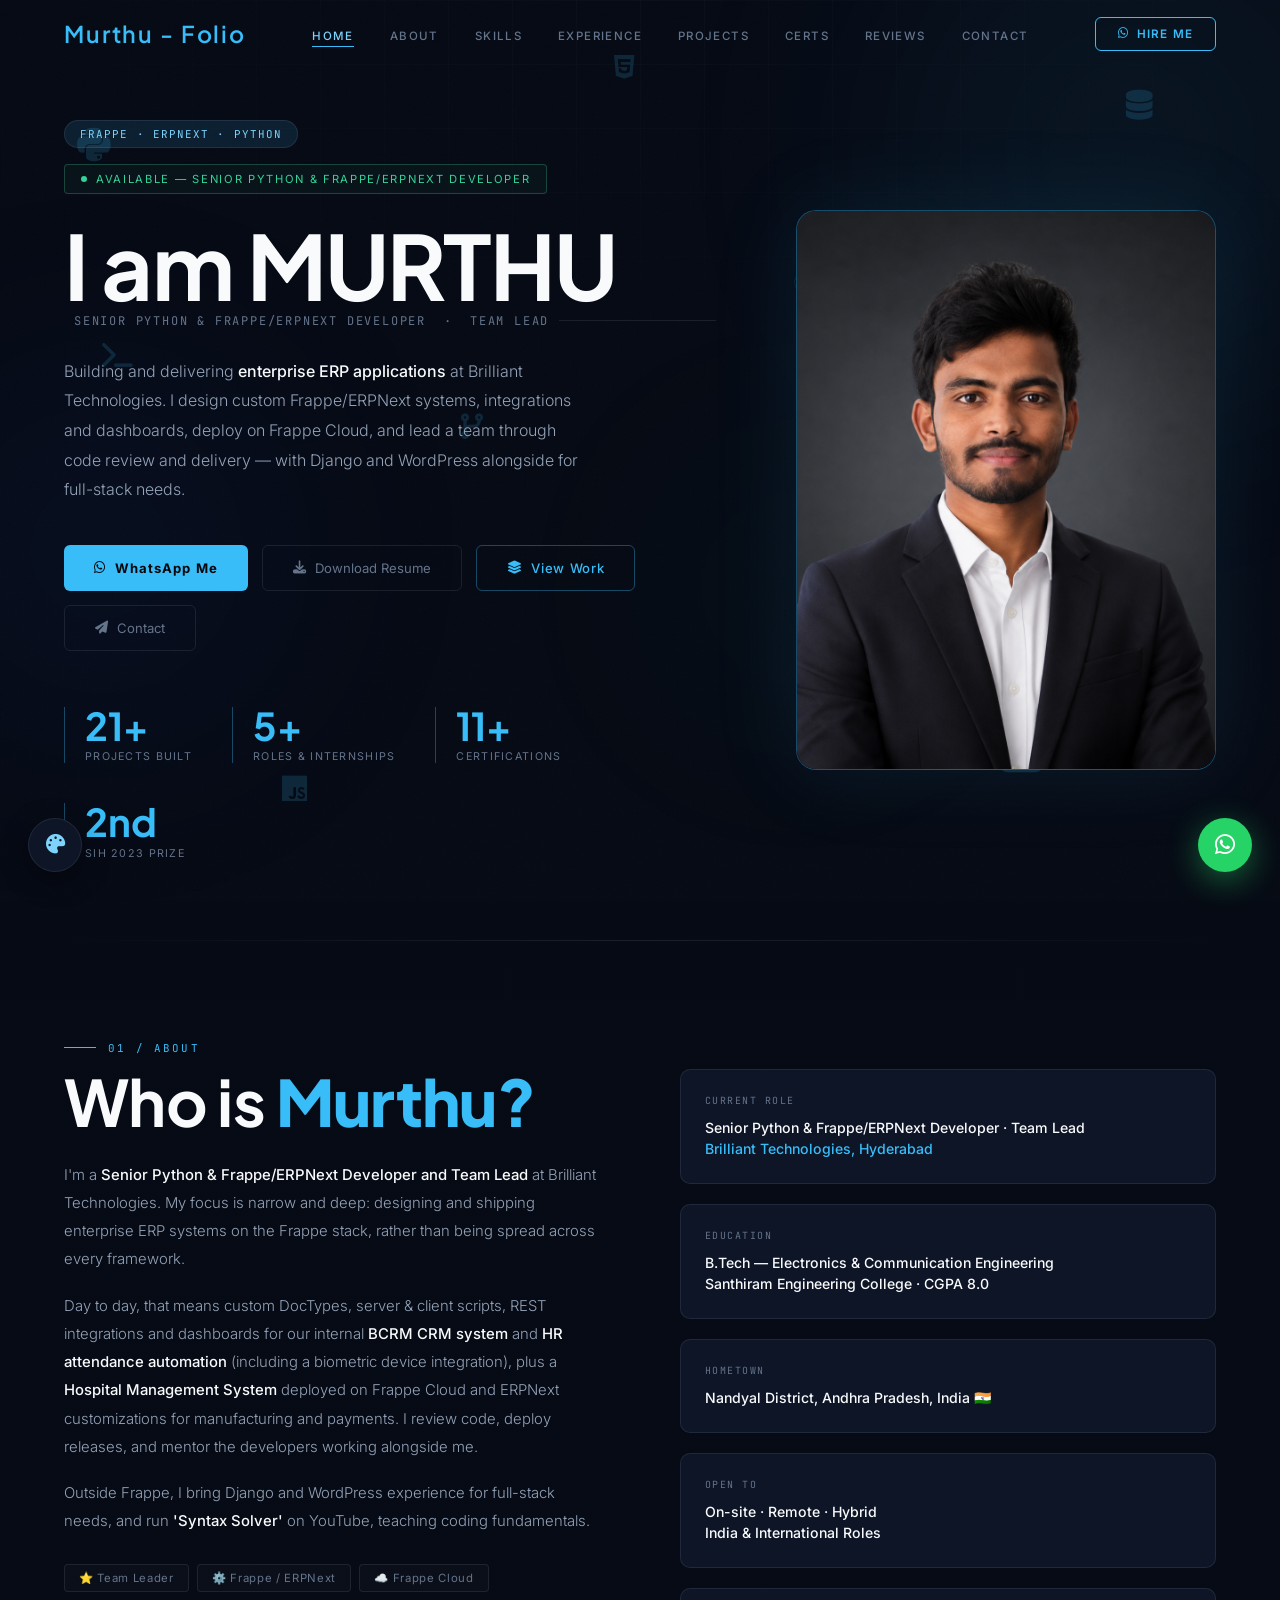
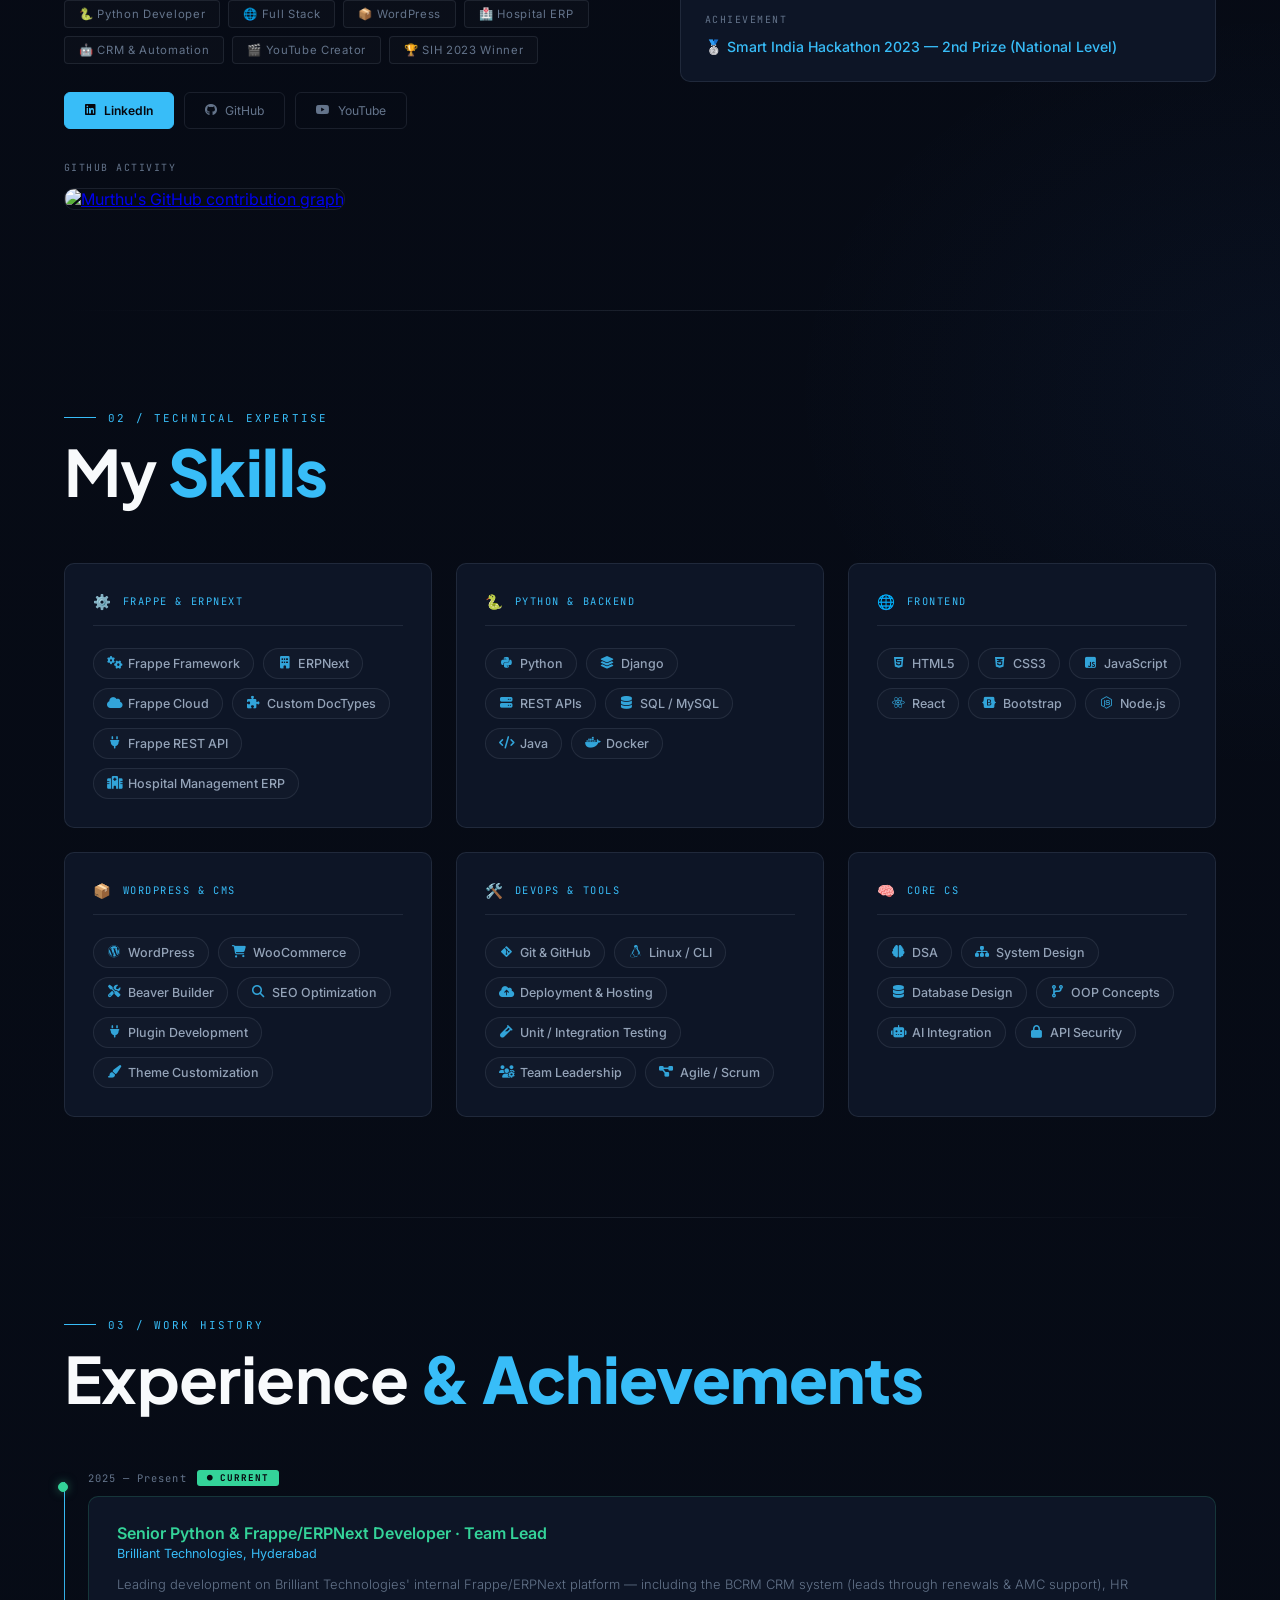
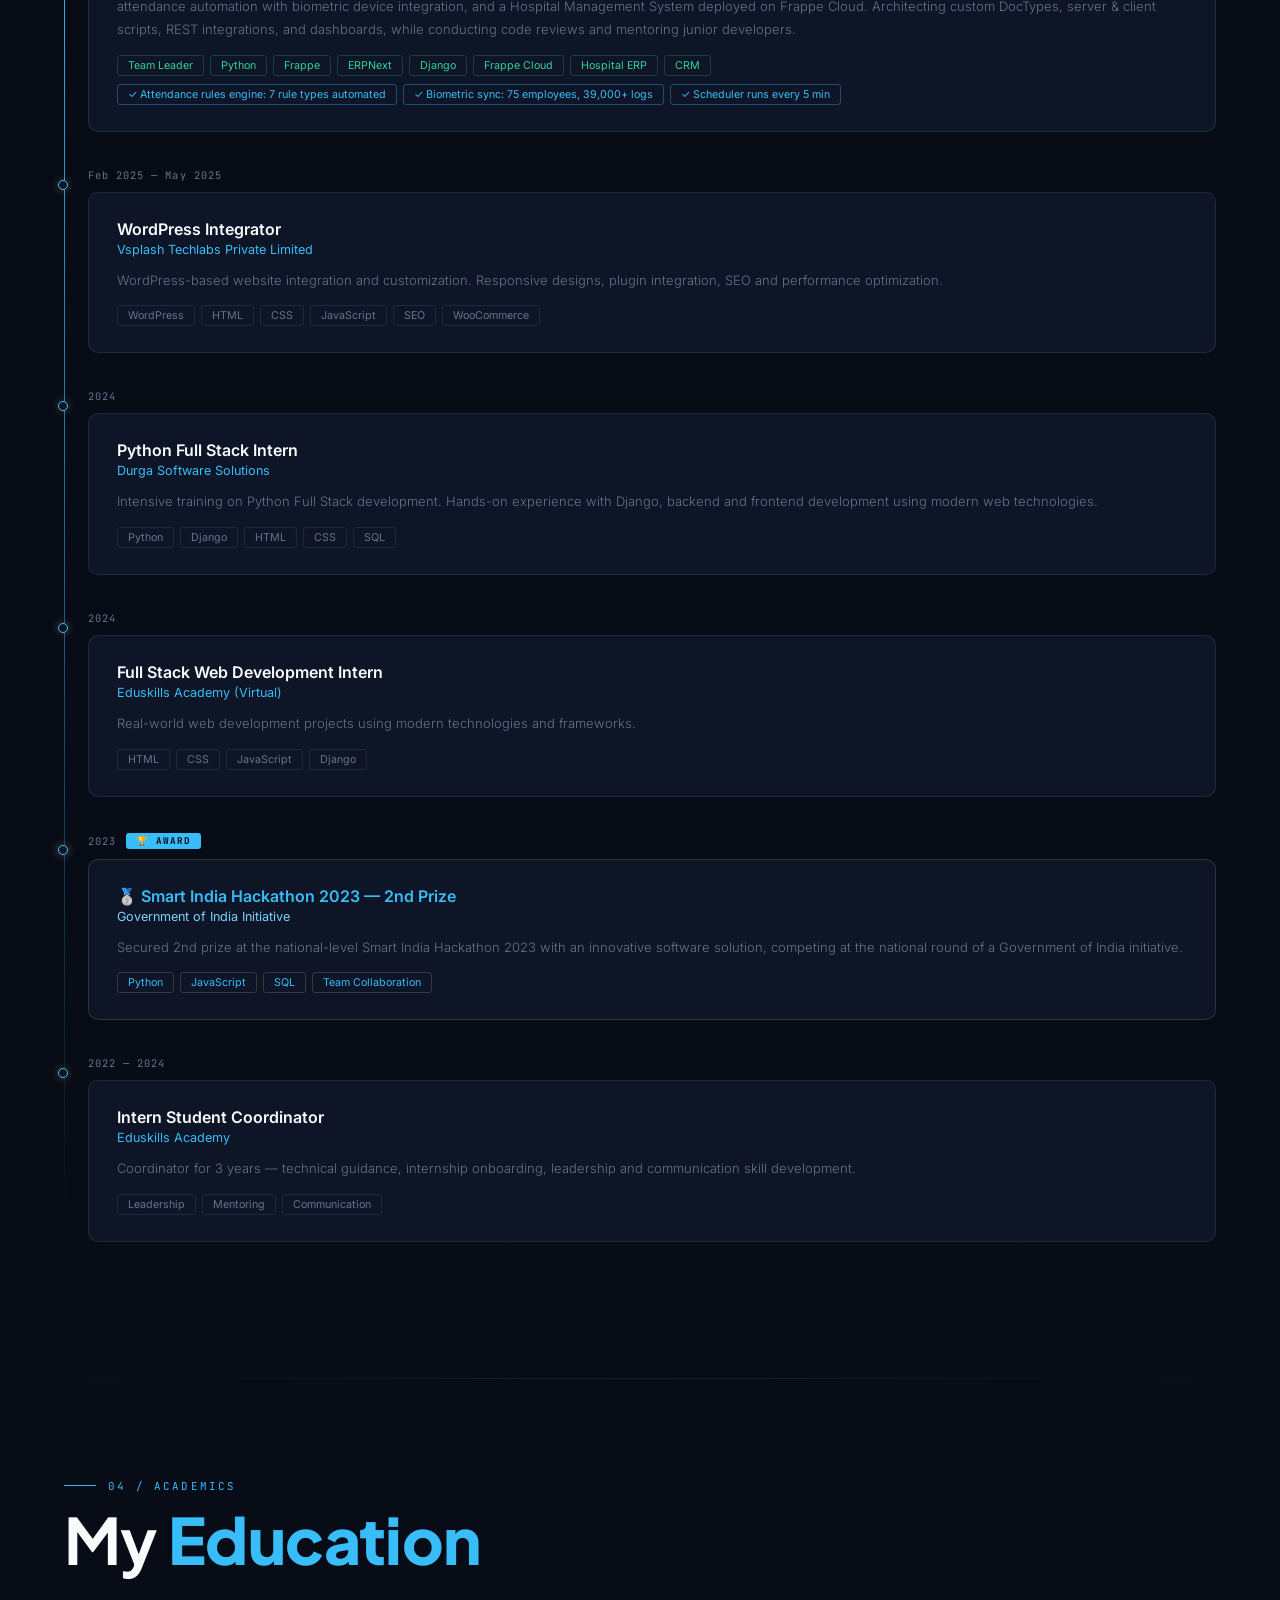
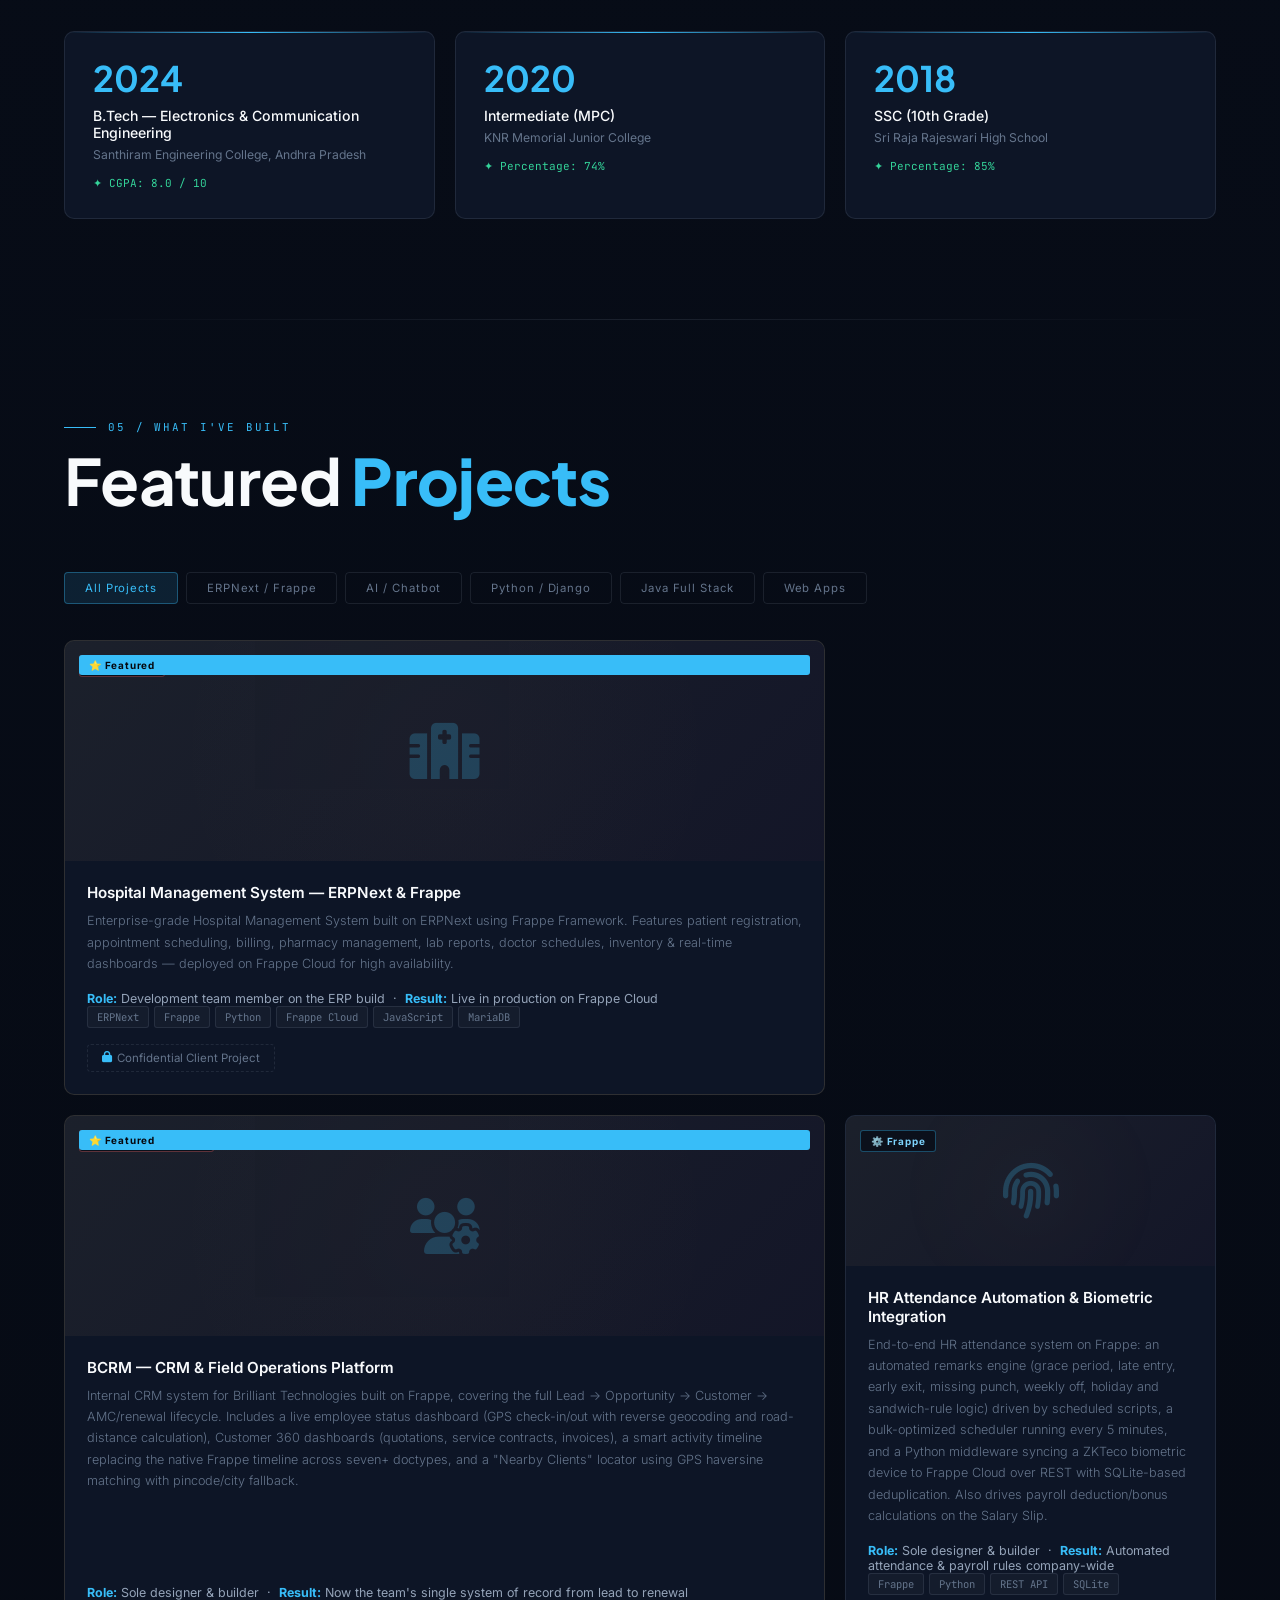
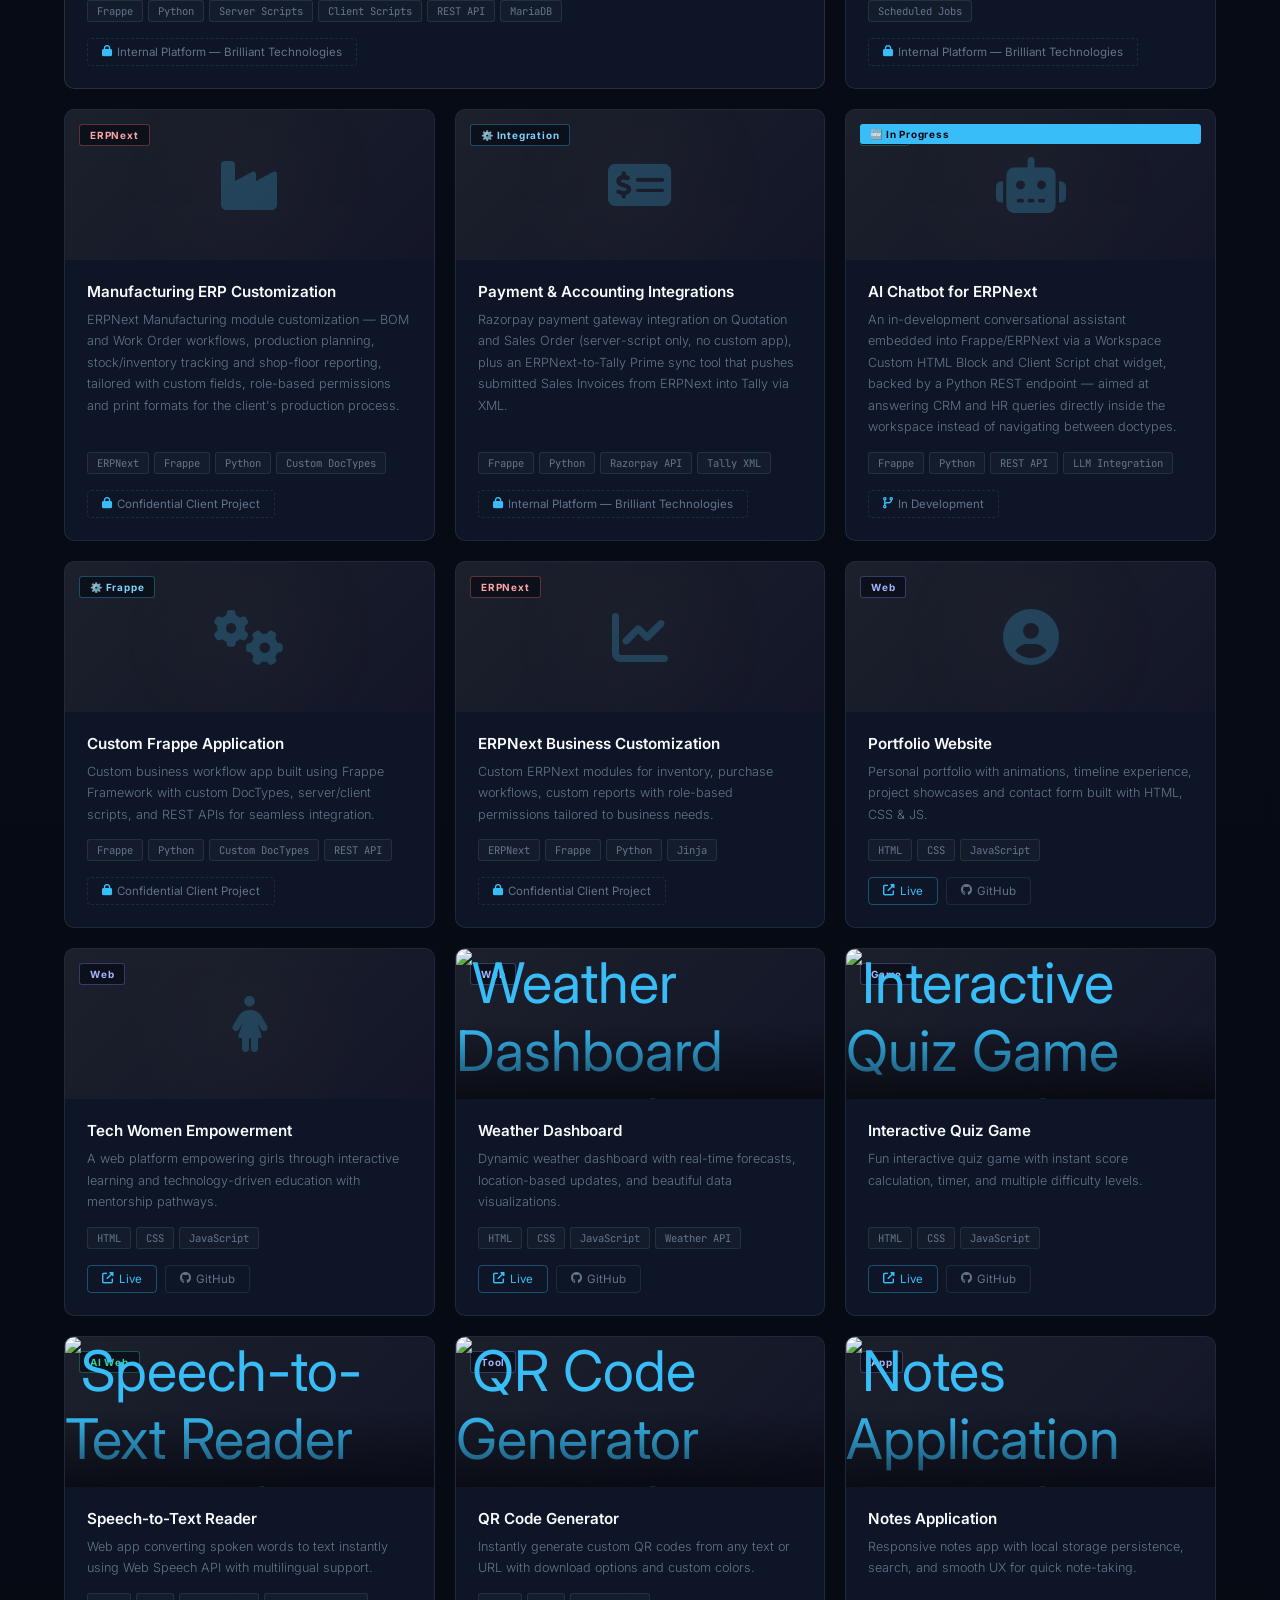
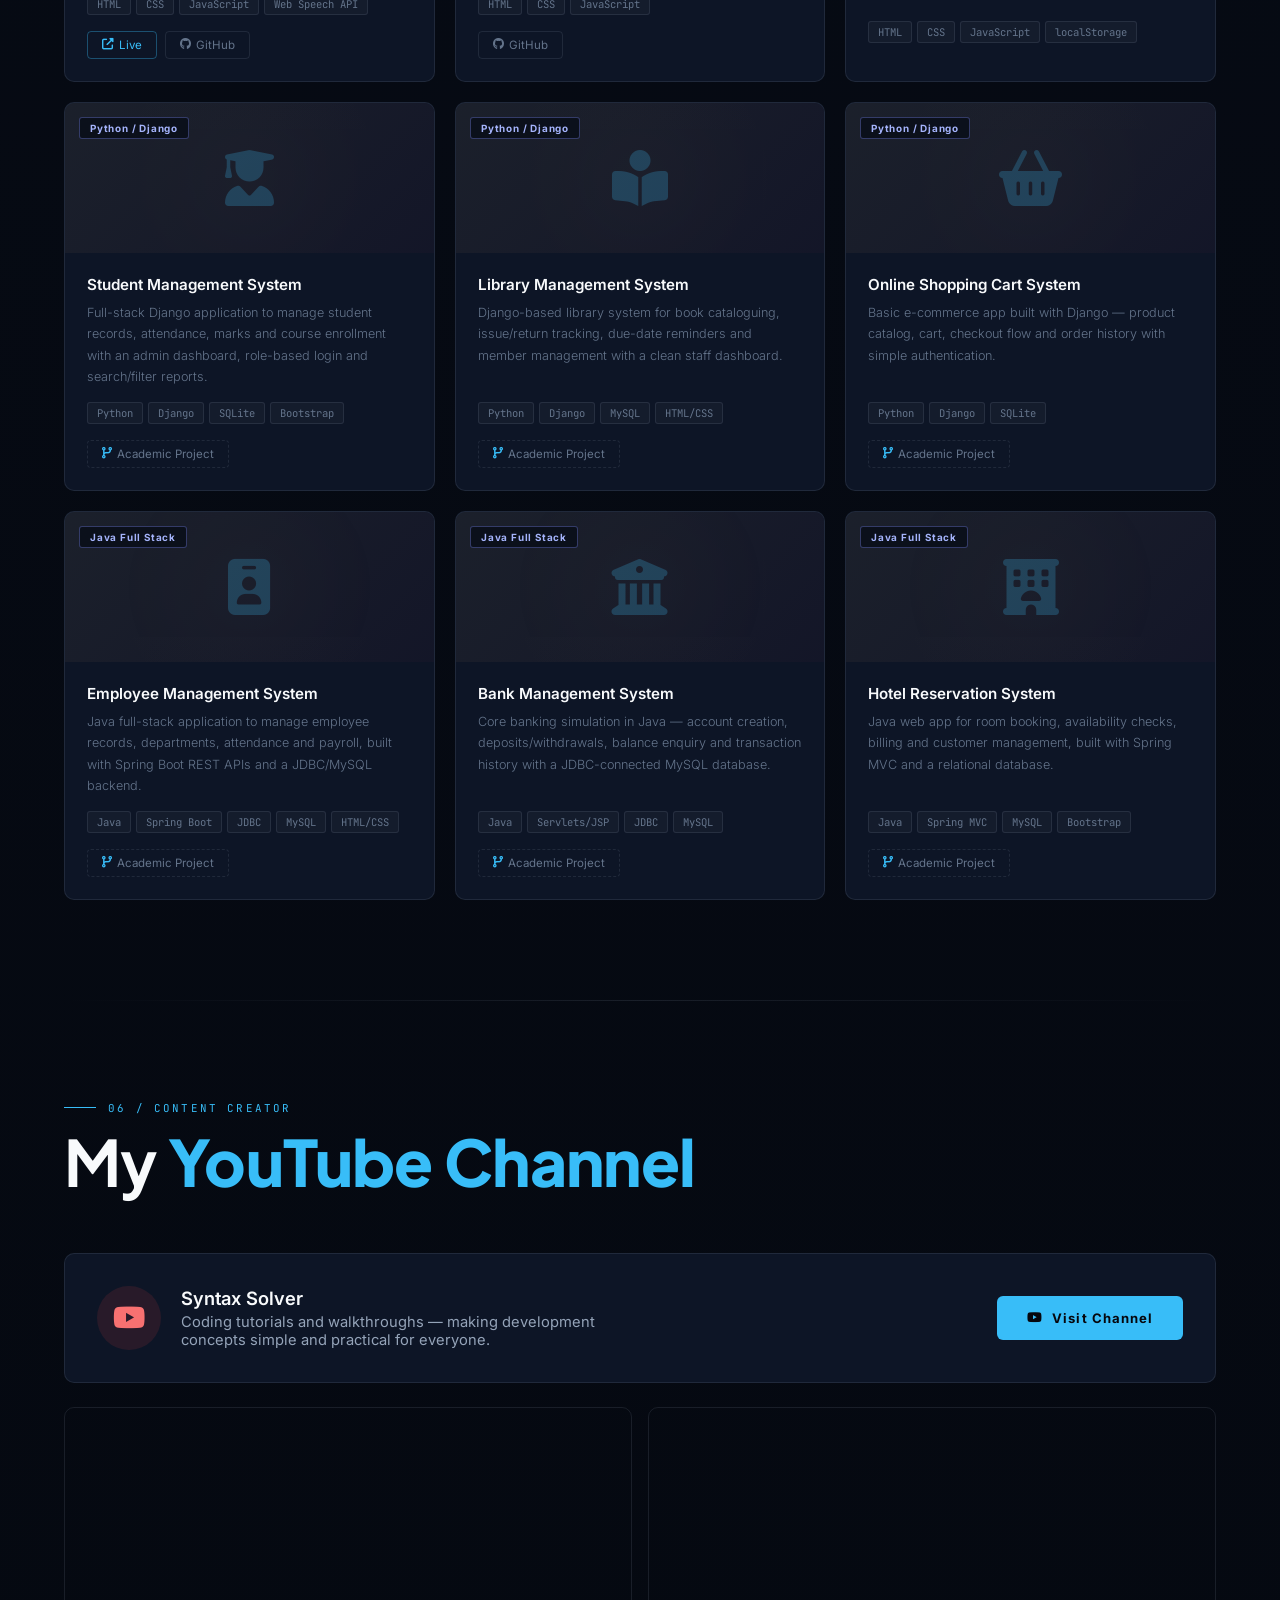
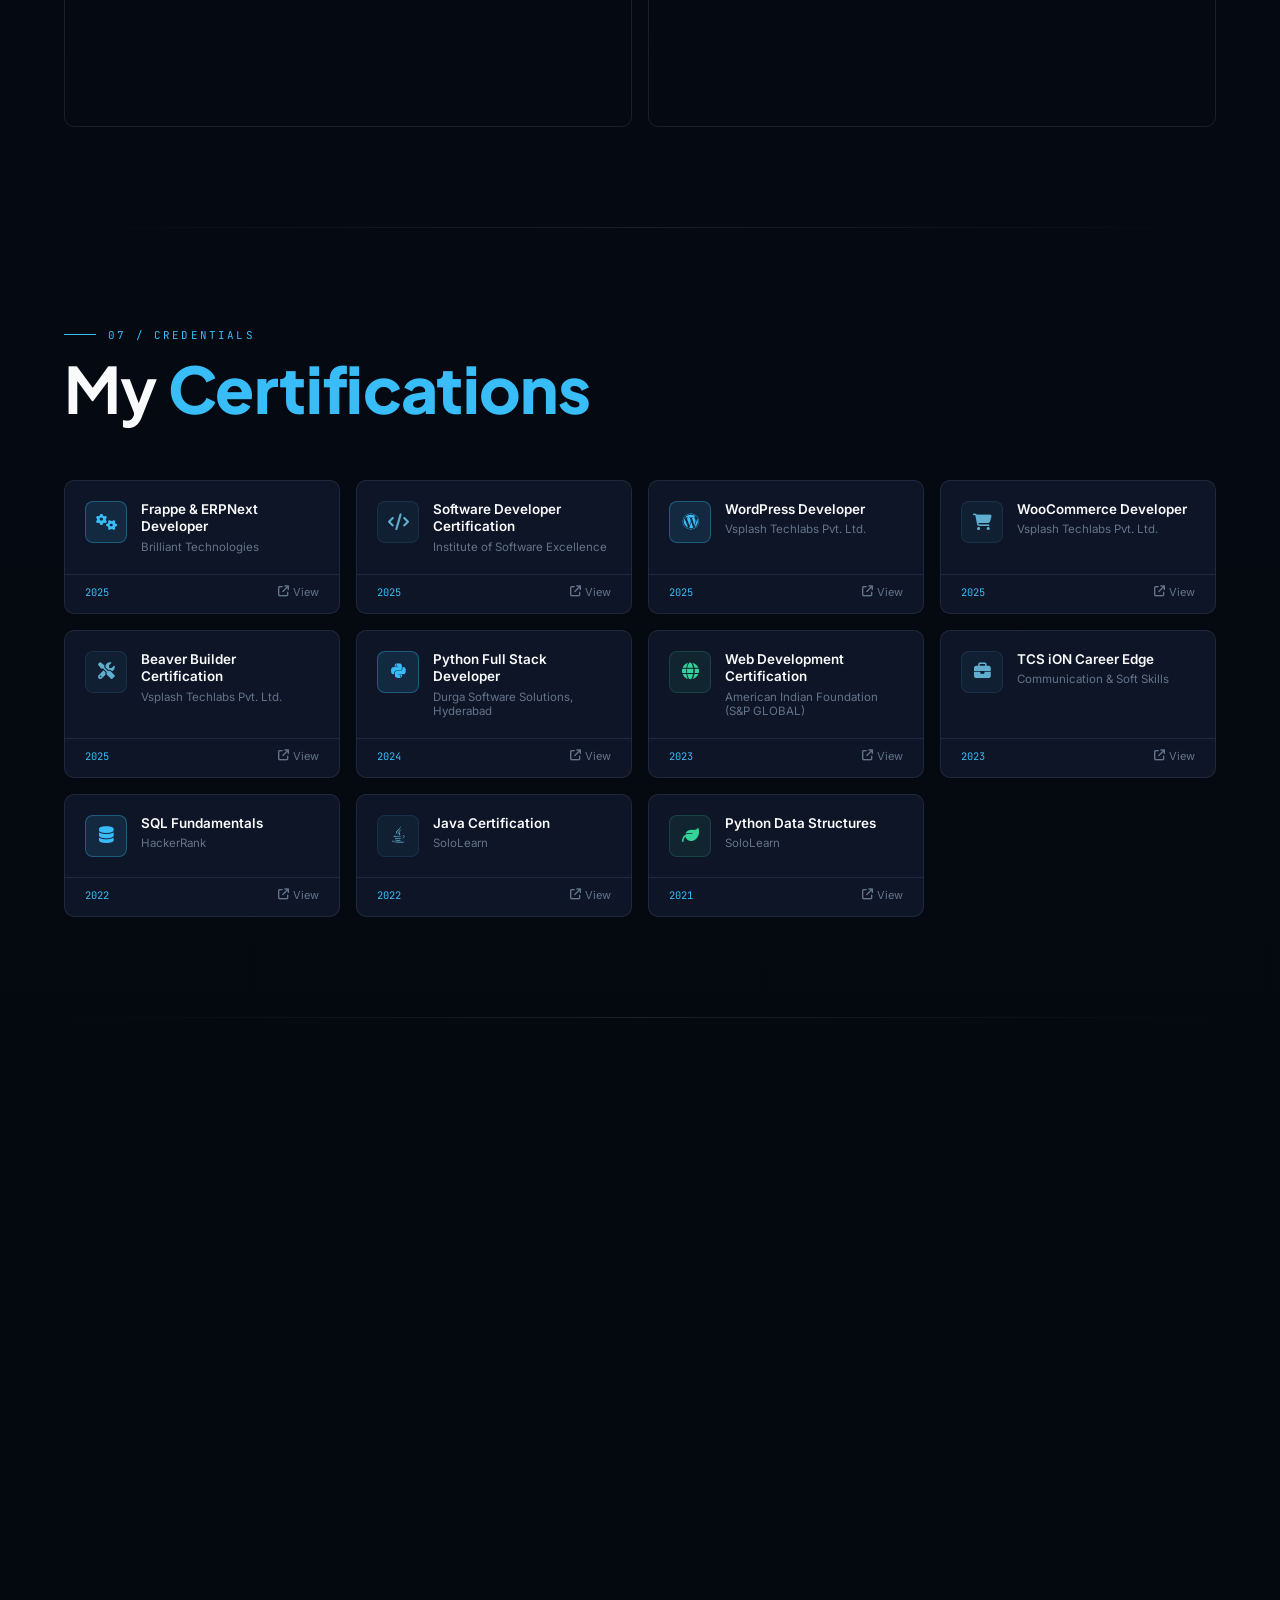
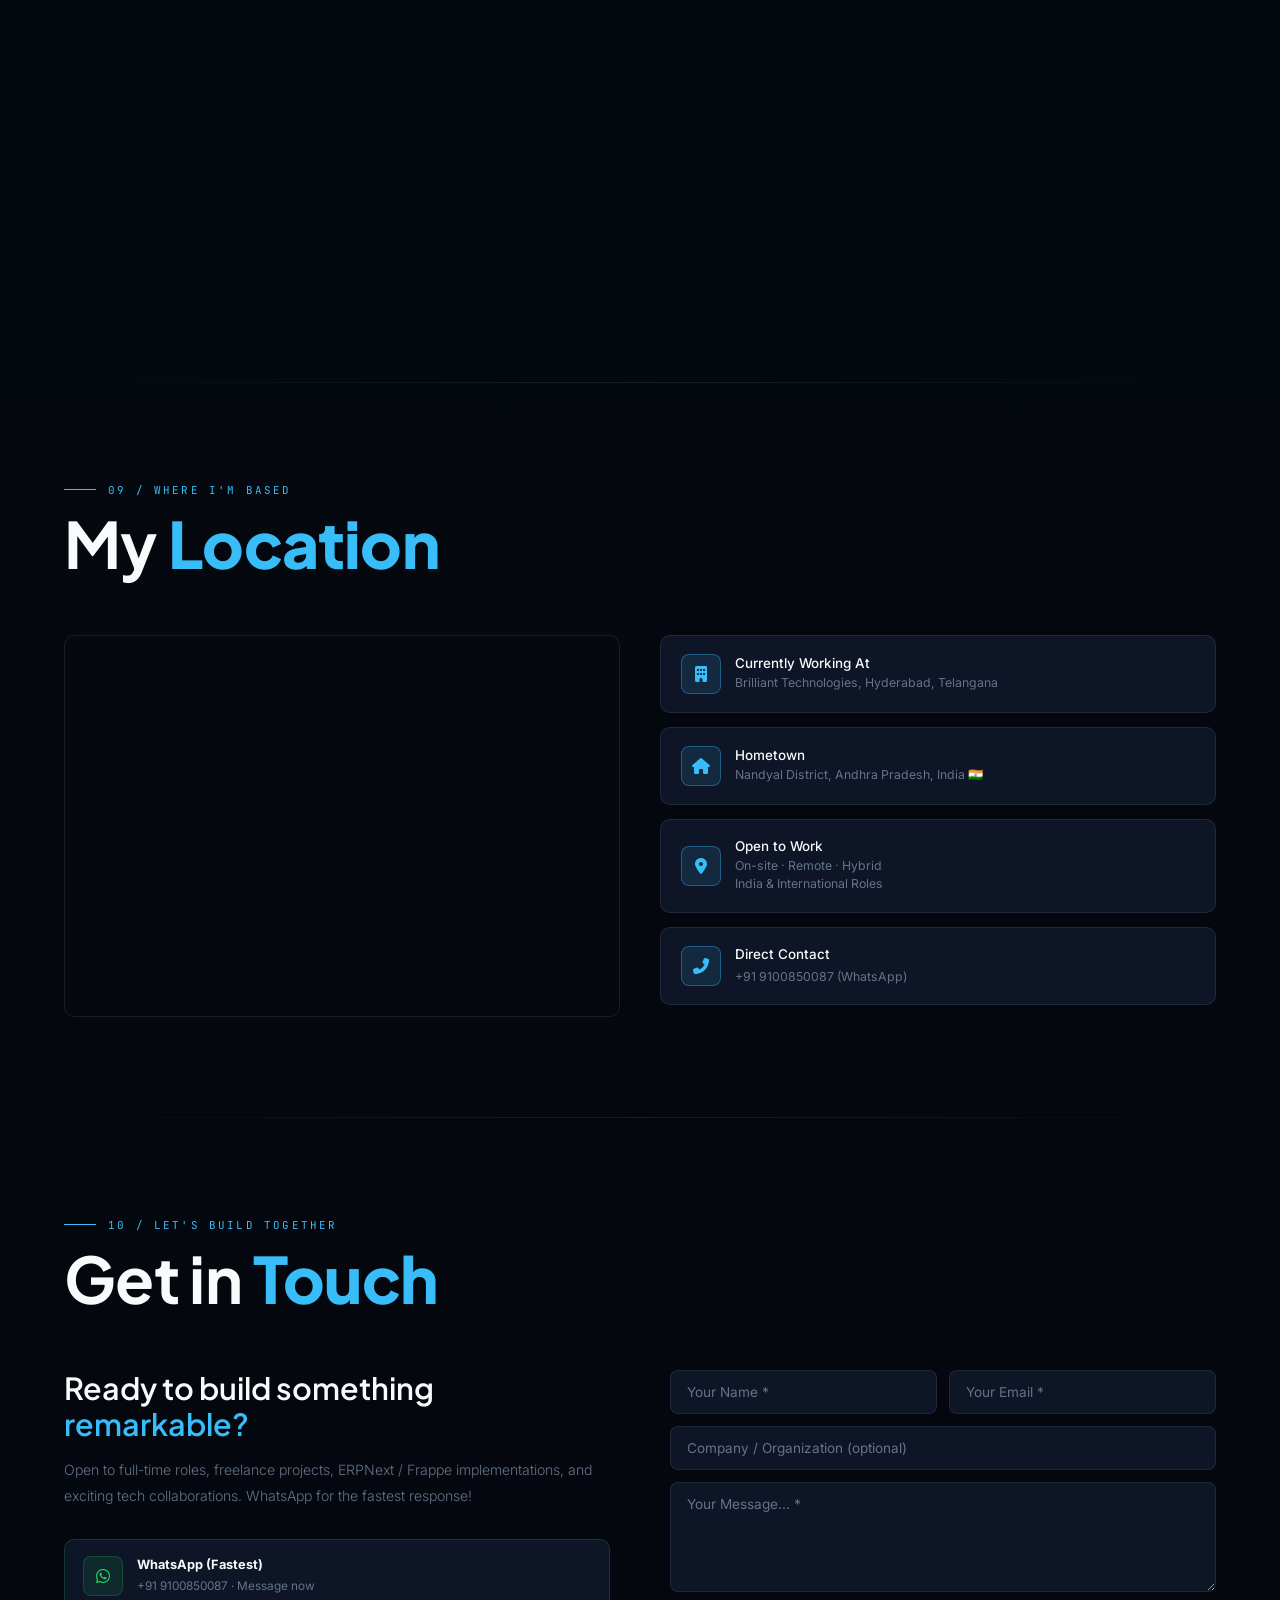
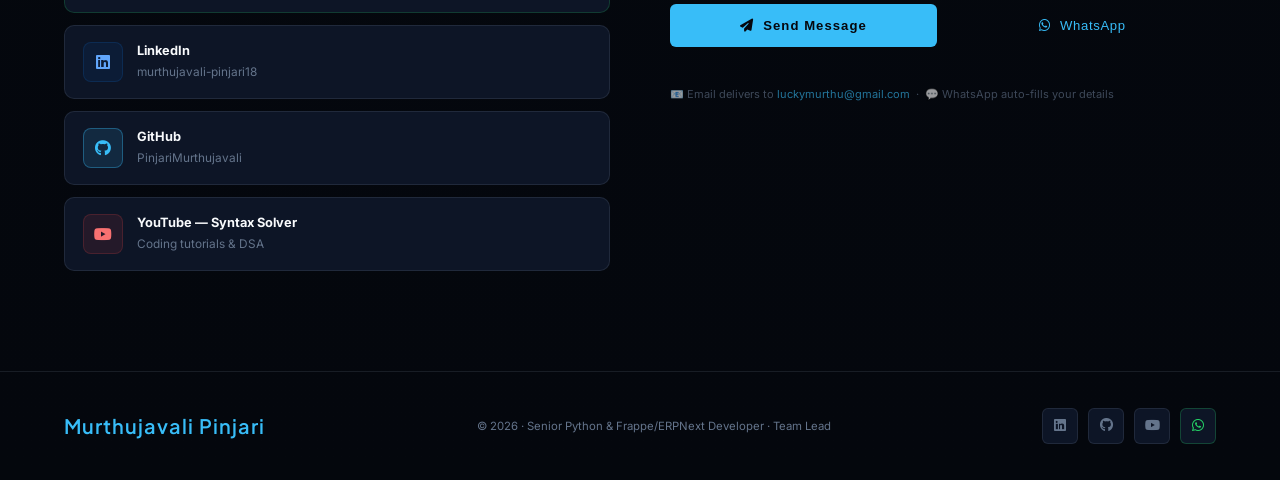
==== index.html @ 4225e6c2 "Update index.html" ====
<!DOCTYPE html>
<html lang="en">
<head>
    <!-- Basic Meta -->
    <meta charset="UTF-8">
    <meta name="viewport" content="width=device-width, initial-scale=1.0">

    <!-- SEO -->
    <title>Murthujavali Pinjari | Senior Python &amp; Frappe/ERPNext Developer · Team Lead</title>
    <meta name="description" content="Portfolio of Murthujavali Pinjari (Murthu) — Senior Python & Frappe/ERPNext Developer and Team Lead at Brilliant Technologies. Enterprise ERP systems, CRM platforms, integrations and team delivery on Frappe Cloud.">
    <meta name="keywords" content="Murthujavali, Murthu, Murthujavali Pinjari, Murthu Portfolio, Senior Python Developer, Frappe Developer, ERPNext Developer, Team Lead, HRMS Developer, CRM Developer, Hyderabad, Portfolio Website">
    <meta name="author" content="Murthujavali Pinjari">
    <meta name="robots" content="index, follow">

    <!-- Favicon -->
    <link rel="icon" type="image/png" href="assets/img/favicon.png">

    <!-- Canonical URL -->
    <link rel="canonical" href="https://pinjarimurthujavali.github.io/Murthujavali-Pinjari-Portfolio/">

    <!-- Google Search Console Verification -->
    <meta name="google-site-verification" content="AfAK3y3zXazuNcfP__qm8SesCT9amHMKV1pj7jLkKxU">
    <meta name="google-site-verification" content="AfAK3y3zXazuNcfP__qm8SesCT9amHMKV1pj7jLkKxU" />

    <!-- Open Graph (Facebook, LinkedIn) -->
    <meta property="og:type" content="website">
    <meta property="og:title" content="Murthujavali Pinjari | Senior Python & Frappe/ERPNext Developer · Team Lead">
    <meta property="og:description" content="Enterprise ERP systems, CRM platforms and integrations built on Python, Frappe and ERPNext — led and delivered by Murthujavali Pinjari at Brilliant Technologies.">
    <meta property="og:url" content="https://pinjarimurthujavali.github.io/Murthujavali-Pinjari-Portfolio/">
    <meta property="og:image" content="https://pinjarimurthujavali.github.io/Murthujavali-Pinjari-Portfolio/assets/img/profile.png">

    <!-- Twitter Card -->
    <meta name="twitter:card" content="summary_large_image">
    <meta name="twitter:title" content="Murthujavali Pinjari | Senior Python & Frappe/ERPNext Developer">
    <meta name="twitter:description" content="Senior Python & Frappe/ERPNext Developer and Team Lead — enterprise ERP systems, CRM platforms and integrations.">
    <meta name="twitter:image" content="https://pinjarimurthujavali.github.io/Murthujavali-Pinjari-Portfolio/assets/img/profile.png">

    <!-- Theme (applied before paint to avoid flash) -->
    <script>
      (function(){
        try {
          var t = localStorage.getItem('murthu-theme');
          if (t) document.documentElement.setAttribute('data-theme', t);
        } catch(e) {}
      })();
    </script>

    <!-- Google Fonts -->
    <link href="https://fonts.googleapis.com/css2?family=Plus+Jakarta+Sans:wght@400;500;600;700;800&family=Inter:wght@300;400;500;600;700&family=JetBrains+Mono:wght@400;500&display=swap" rel="stylesheet">

    <!-- Font Awesome -->
    <link rel="stylesheet" href="https://cdnjs.cloudflare.com/ajax/libs/font-awesome/6.4.0/css/all.min.css">

    <!-- Google Analytics 4 -->
    <!-- Replace G-XXXXXXXXXX with your real Measurement ID -->
    <script async src="https://www.googletagmanager.com/gtag/js?id=G-XXXXXXXXXX"></script>
    <script>
      window.dataLayer = window.dataLayer || [];
      function gtag(){dataLayer.push(arguments);}
      gtag('js', new Date());

      gtag('config', 'G-XXXXXXXXXX');
    </script>

    <style>
       :root {
  /* ── Premium midnight design tokens ── */
  --bg: #070c17;
  --surface: #0a111f;
  --card: #0d1526;
  --card-hover: #121e34;
  --border: rgba(148,163,184,0.14);
  --border-glow: rgba(56,189,248,0.35);
  --accent: #38bdf8;
  --accent-light: #7dd3fc;
  --accent-dim: rgba(56,189,248,0.12);
  /* legacy aliases kept so existing component styles below stay wired to the new accent */
  --gold: var(--accent);
  --gold-light: var(--accent-light);
  --gold-dim: var(--accent-dim);
  --silver: #94a3b8;
  --silver-dim: rgba(148,163,184,0.08);
  --text: #f8fafc;
  --text-muted: #64748b;
  --text-sub: #94a3b8;
  --green: #34d399;
  --radius: 10px;
  --amb1: #38bdf8;
  --amb2: #2563eb;
  --amb3: #34d399;
}
/* ── THEME PRESETS (accent swap only — background/typography untouched) ── */
html[data-theme="emerald"] {
  --accent: #34d399; --accent-light: #6ee7b7; --accent-dim: rgba(52,211,153,0.12);
  --border-glow: rgba(52,211,153,0.35); --amb1: #34d399; --amb2: #10b981; --amb3: #38bdf8;
}
html[data-theme="violet"] {
  --accent: #a78bfa; --accent-light: #c4b5fd; --accent-dim: rgba(167,139,250,0.12);
  --border-glow: rgba(167,139,250,0.35); --amb1: #a78bfa; --amb2: #7c3aed; --amb3: #38bdf8;
}
html[data-theme="amber"] {
  --accent: #fbbf24; --accent-light: #fcd34d; --accent-dim: rgba(251,191,36,0.12);
  --border-glow: rgba(251,191,36,0.35); --amb1: #fbbf24; --amb2: #f59e0b; --amb3: #fb7185;
}
html[data-theme="rose"] {
  --accent: #fb7185; --accent-light: #fda4af; --accent-dim: rgba(251,113,133,0.12);
  --border-glow: rgba(251,113,133,0.35); --amb1: #fb7185; --amb2: #e11d48; --amb3: #a78bfa;
}
*, *::before, *::after { box-sizing: border-box; margin: 0; padding: 0; }
html { scroll-behavior: smooth; }
body {
  background:
    radial-gradient(ellipse 1100px 650px at 12% -8%, rgba(56,189,248,0.07), transparent 60%),
    radial-gradient(ellipse 900px 700px at 100% 15%, rgba(59,130,246,0.05), transparent 55%),
    linear-gradient(180deg, #060a14 0%, var(--bg) 35%, #04070d 100%);
  color: var(--text);
  font-family: 'Inter', sans-serif;
  overflow-x: hidden;
}

/* ── AMBIENT ── */
.ambient { position: fixed; inset: 0; pointer-events: none; z-index: 0; overflow: hidden; }
.amb-blob { position: absolute; border-radius: 50%; filter: blur(130px); opacity: .10; }
.ab1 { width: 700px; height: 700px; background: radial-gradient(circle, var(--amb1), transparent 70%); top: -200px; right: -200px; animation: drift1 22s ease-in-out infinite; transition: background 1.2s ease; }
.ab2 { width: 520px; height: 520px; background: radial-gradient(circle, var(--amb2), transparent 70%); bottom: 10%; left: -160px; animation: drift2 18s ease-in-out infinite; transition: background 1.2s ease; }
.ab3 { width: 420px; height: 420px; background: radial-gradient(circle, var(--amb3), transparent 70%); top: 42%; left: 46%; opacity: .05; animation: drift3 26s ease-in-out infinite; transition: background 1.2s ease; }
@keyframes drift1 { 0%,100%{transform:translate(0,0)} 50%{transform:translate(-40px,30px)} }
@keyframes drift2 { 0%,100%{transform:translate(0,0)} 50%{transform:translate(30px,-40px)} }
@keyframes drift3 { 0%,100%{transform:translate(0,0)} 50%{transform:translate(-20px,20px)} }

/* ── FLOATING TECH ICONS (ambient, behind content) ── */
.float-icons { position: absolute; inset: 0; overflow: hidden; }
.fi {
  position: absolute; color: var(--accent); opacity: .16;
  filter: blur(.2px);
  animation: fi-float var(--fi-dur,18s) ease-in-out infinite;
  animation-delay: var(--fi-delay,0s);
  transition: color 1.2s ease;
}
@keyframes fi-float {
  0%,100% { transform: translateY(0) rotate(0deg); }
  50% { transform: translateY(-34px) rotate(8deg); }
}
@media(max-width:768px){ .fi { opacity: .10; } .fi.fi-hide-mobile { display:none; } }

/* ── THEME SWITCHER ── */
.theme-switcher { position: fixed; left: 28px; bottom: 28px; z-index: 1000; }
.theme-fab {
  width: 54px; height: 54px; border-radius: 50%;
  background: var(--card); border: 1px solid var(--border);
  color: var(--accent-light); font-size: 1.2rem;
  display: flex; align-items: center; justify-content: center;
  cursor: pointer; box-shadow: 0 8px 28px rgba(0,0,0,.4);
  transition: transform .3s ease, border-color .3s ease, background .3s ease;
}
.theme-fab:hover { transform: rotate(28deg) scale(1.06); border-color: var(--border-glow); }
.theme-fab i { transition: color .3s ease; }
.theme-panel {
  position: absolute; bottom: 66px; left: 0;
  background: var(--card); border: 1px solid var(--border); border-radius: 16px;
  padding: 14px; display: flex; flex-direction: column; gap: 10px;
  box-shadow: 0 20px 48px rgba(0,0,0,.5);
  opacity: 0; transform: translateY(10px) scale(.96); pointer-events: none;
  transition: opacity .25s ease, transform .25s ease;
  width: 176px;
}
.theme-switcher.open .theme-panel { opacity: 1; transform: translateY(0) scale(1); pointer-events: auto; }
.theme-panel-label { font-family: 'Plus Jakarta Sans', sans-serif; font-size: .68rem; letter-spacing: .1em; text-transform: uppercase; color: var(--text-muted); padding: 0 2px 2px; }
.theme-swatches { display: flex; flex-wrap: wrap; gap: 8px; }
.theme-swatch {
  width: 28px; height: 28px; border-radius: 50%; cursor: pointer;
  border: 2px solid transparent; position: relative;
  transition: transform .2s ease, border-color .2s ease;
}
.theme-swatch:hover { transform: scale(1.12); }
.theme-swatch.active { border-color: var(--text); }
.theme-swatch.active::after { content:'✓'; position:absolute; inset:0; display:flex; align-items:center; justify-content:center; font-size:.68rem; color:#06070d; font-weight:700; }
.ts-sapphire { background: linear-gradient(135deg,#38bdf8,#2563eb); }
.ts-emerald { background: linear-gradient(135deg,#34d399,#10b981); }
.ts-violet { background: linear-gradient(135deg,#a78bfa,#7c3aed); }
.ts-amber { background: linear-gradient(135deg,#fbbf24,#f59e0b); }
.ts-rose { background: linear-gradient(135deg,#fb7185,#e11d48); }
@media(max-width:768px){
  .theme-switcher { left: 16px; bottom: 16px; }
  .theme-fab { width: 48px; height: 48px; font-size: 1.05rem; }
}

/* ── subtle background grid + grain (kept faint by design) ── */
body::before {
  content: '';
  position: fixed; inset: 0; z-index: 0; pointer-events: none;
  background-image:
    linear-gradient(rgba(148,163,184,0.035) 1px, transparent 1px),
    linear-gradient(90deg, rgba(148,163,184,0.035) 1px, transparent 1px);
  background-size: 64px 64px;
  mask-image: radial-gradient(ellipse 80% 60% at 50% 0%, #000 0%, transparent 75%);
}
body::after {
  content: '';
  position: fixed;
  inset: 0;
  background-image: url("data:image/svg+xml,%3Csvg viewBox='0 0 512 512' xmlns='http://www.w3.org/2000/svg'%3E%3Cfilter id='g'%3E%3CfeTurbulence type='fractalNoise' baseFrequency='0.75' numOctaves='4' stitchTiles='stitch'/%3E%3C/filter%3E%3Crect width='100%25' height='100%25' filter='url(%23g)' opacity='0.03'/%3E%3C/svg%3E");
  pointer-events: none;
  z-index: 1;
  opacity: .5;
}

/* ── NAV ── */
nav {
  position: fixed; top: 0; left: 0; right: 0; z-index: 500;
  padding: 0 64px;
  height: 68px;
  display: flex; align-items: center; justify-content: space-between;
  background: transparent;
  border-bottom: 1px solid transparent;
  transition: background .35s ease, border-color .35s ease, backdrop-filter .35s ease;
}
nav.scrolled {
  backdrop-filter: blur(24px) saturate(1.4);
  background: rgba(7,12,23,.88);
  border-bottom: 1px solid var(--border);
}
.nav-brand {
  font-family: 'Plus Jakarta Sans', sans-serif;
  font-size: 1.45rem;
  font-weight: 600;
  letter-spacing: .08em;
  color: var(--gold);
  text-decoration: none;
}
.nav-brand span { color: var(--text-sub); font-weight: 300; }
.nav-links { display: flex; gap: 36px; list-style: none; }
.nav-links a {
  color: var(--text-muted);
  text-decoration: none;
  font-size: .72rem;
  font-weight: 500;
  letter-spacing: .12em;
  text-transform: uppercase;
  transition: color .3s;
  position: relative;
}
.nav-links a::after {
  content: ''; position: absolute; bottom: -4px; left: 0; right: 0; height: 1px;
  background: var(--gold); transform: scaleX(0); transition: transform .3s; transform-origin: left;
}
.nav-links a:hover, .nav-links a.active { color: var(--gold-light); }
.nav-links a:hover::after, .nav-links a.active::after { transform: scaleX(1); }
.nav-hire {
  display: flex; align-items: center; gap: 8px;
  padding: 9px 22px; border-radius: 6px;
  border: 1px solid var(--gold);
  color: var(--gold); font-size: .73rem; font-weight: 600;
  letter-spacing: .1em; text-transform: uppercase;
  text-decoration: none; transition: all .3s;
}
.nav-hire:hover { background: var(--gold); color: #06070d; }

/* ── SECTIONS ── */
section { padding: 100px 64px; position: relative; z-index: 2; }
.sec-inner { max-width: 1240px; margin: 0 auto; }
.sec-eyebrow {
  font-family: 'JetBrains Mono', monospace;
  font-size: .68rem; letter-spacing: .2em; text-transform: uppercase;
  color: var(--gold); margin-bottom: 14px;
  display: flex; align-items: center; gap: 12px;
}
.sec-eyebrow::before { content: ''; display: block; width: 32px; height: 1px; background: var(--gold); }
.sec-title {
  font-family: 'Plus Jakarta Sans', sans-serif;
  font-size: clamp(2.8rem, 5vw, 5rem);
  font-weight: 700; letter-spacing: -.01em; line-height: 1;
  margin-bottom: 60px;
}
.sec-title em { font-style: normal; font-weight: 800; color: var(--gold); }
.divider { height: 1px; background: linear-gradient(90deg, transparent, var(--border), transparent); margin: 0 64px; }

/* REVEAL */
.r { opacity: 0; transform: translateY(24px); transition: opacity .8s cubic-bezier(.25,.46,.45,.94), transform .8s cubic-bezier(.25,.46,.45,.94); }
.r.v { opacity: 1; transform: translateY(0); }

/* ── HERO ── */
#home { min-height: 100vh; display: flex; align-items: center; padding: 120px 64px 80px; }
.hero-layout { display: grid; grid-template-columns: 1fr 420px; gap: 80px; align-items: center; max-width: 1240px; margin: 0 auto; width: 100%; }

.hero-badge {
  display: inline-flex; align-items: center;
  border: 1px solid var(--border); border-radius: 20px;
  padding: 6px 15px; margin-bottom: 16px;
  font-family: 'JetBrains Mono', monospace;
  font-size: .68rem; letter-spacing: .1em; text-transform: uppercase;
  color: var(--accent-light); background: var(--gold-dim);
}
.hero-avail {
  display: inline-flex; align-items: center; gap: 9px;
  border: 1px solid rgba(61,186,140,.3); border-radius: 4px;
  padding: 7px 16px; margin-bottom: 32px;
  font-size: .7rem; letter-spacing: .15em; text-transform: uppercase;
  color: var(--green); background: rgba(61,186,140,.05);
}
.avail-dot { width: 6px; height: 6px; background: var(--green); border-radius: 50%; animation: blink 2s ease-in-out infinite; }
@keyframes blink { 0%,100%{opacity:1} 50%{opacity:.3} }

.hero-name {
  font-family: 'Plus Jakarta Sans', sans-serif;
  font-size: clamp(3.5rem, 7vw, 7rem);
  font-weight: 700; line-height: .88;
  letter-spacing: -.02em;
  margin-bottom: 8px;
}
.hero-name .line2 { color: var(--gold); font-style: normal; }

.hero-title-tag {
  font-family: 'JetBrains Mono', monospace;
  font-size: .75rem; color: var(--text-muted);
  letter-spacing: .15em; text-transform: uppercase;
  margin-bottom: 28px;
  display: flex; align-items: center; gap: 10px;
}
.hero-title-tag::before, .hero-title-tag::after {
  content: ''; display: block; height: 1px; background: var(--border);
}
.hero-title-tag::before { width: 0; }
.hero-title-tag::after { flex: 1; }

.hero-desc { font-size: 1rem; color: var(--text-sub); line-height: 1.85; max-width: 520px; margin-bottom: 40px; font-weight: 300; }
.hero-desc strong { color: var(--text); font-weight: 500; }

.hero-actions { display: flex; gap: 14px; flex-wrap: wrap; margin-bottom: 56px; }
.btn-gold {
  display: inline-flex; align-items: center; gap: 9px;
  padding: 14px 30px; border-radius: 6px;
  background: var(--gold); color: #06070d;
  font-weight: 700; font-size: .82rem; letter-spacing: .08em;
  text-decoration: none; transition: all .25s;
}
.btn-gold:hover { background: var(--gold-light); transform: translateY(-2px); box-shadow: 0 12px 40px rgba(196,164,104,.3); }
.btn-ghost {
  display: inline-flex; align-items: center; gap: 9px;
  padding: 14px 30px; border-radius: 6px;
  border: 1px solid var(--border-glow); color: var(--gold);
  font-weight: 500; font-size: .82rem; letter-spacing: .05em;
  text-decoration: none; background: transparent; transition: all .25s;
}
.btn-ghost:hover { border-color: var(--gold); background: var(--gold-dim); transform: translateY(-2px); }
.btn-outline-w {
  display: inline-flex; align-items: center; gap: 9px;
  padding: 14px 30px; border-radius: 6px;
  border: 1px solid var(--border); color: var(--text-muted);
  font-weight: 400; font-size: .82rem;
  text-decoration: none; background: transparent; transition: all .25s;
}
.btn-outline-w:hover { border-color: rgba(255,255,255,.2); color: var(--text); }

.hero-metrics { display: flex; gap: 40px; flex-wrap: wrap; }
.metric { border-left: 1px solid var(--border-glow); padding-left: 20px; }
.metric-num {
  font-family: 'Plus Jakarta Sans', sans-serif;
  font-size: 2.4rem; font-weight: 700;
  color: var(--gold); line-height: 1;
}
.metric-label { font-size: .67rem; color: var(--text-muted); letter-spacing: .12em; text-transform: uppercase; margin-top: 5px; }

/* HERO PHOTO CARD */
.hero-photo-card {
  position: relative;
  background: radial-gradient(
  ellipse 75% 70% at 50% 22%,
  #3a5a7a 0%,
  #1c3352 22%,
  #101f38 42%,
  #0c1728 65%,
  #080f1d 100%
);
  border: 1px solid var(--border-glow);
  border-radius: 20px;
  overflow: hidden;
  aspect-ratio: 3/4;
  box-shadow: 0 0 90px rgba(56,189,248,.10), inset 0 0 40px rgba(56,189,248,.05);
}
.hero-photo-card::before {
  content: '';
  position: absolute; inset: 0; z-index: 0;
  background-image: linear-gradient(rgba(148,163,184,0.06) 1px, transparent 1px), linear-gradient(90deg, rgba(148,163,184,0.06) 1px, transparent 1px);
  background-size: 28px 28px;
  mask-image: radial-gradient(ellipse 70% 55% at 50% 25%, #000 0%, transparent 75%);
}
.hero-photo-card img {
  width: 100%; height: 100%; object-fit: cover; object-position: top center;
  display: block; position: relative; z-index: 1;
}
.hero-photo-placeholder {
  width: 100%; height: 100%;
  display: flex; flex-direction: column;
  align-items: center; justify-content: center; gap: 16px;
  background: radial-gradient(ellipse 85% 65% at 50% 28%, #35547a 0%, #1e3654 25%, #142640 50%, #0c1728 75%, #080f1d 100%);
  position: relative; z-index: 1;
}
.hero-photo-placeholder i { font-size: 6rem; color: var(--accent); opacity: .3; }
.photo-overlay-grad {
  position: absolute; bottom: 0; left: 0; right: 0; height: 50%;
  background: linear-gradient(to top, rgba(6,7,13,.95), transparent);
}
.photo-chip {
  position: absolute; bottom: 20px; left: 50%; transform: translateX(-50%);
  white-space: nowrap; background: rgba(6,7,13,.85);
  border: 1px solid var(--border-glow);
  padding: 8px 18px; border-radius: 40px;
  font-size: .69rem; color: var(--gold);
  letter-spacing: .12em; text-transform: uppercase;
  backdrop-filter: blur(12px);
}
.photo-corner { position: absolute; width: 28px; height: 28px; border-color: var(--gold); border-style: solid; opacity: .5; }
.pc-tl { top: 12px; left: 12px; border-width: 1px 0 0 1px; }
.pc-br { bottom: 12px; right: 12px; border-width: 0 1px 1px 0; }

/* ── ABOUT ── */
.about-cols { display: grid; grid-template-columns: 1fr 1fr; gap: 80px; align-items: start; }
.about-tagline {
  font-family: 'Plus Jakarta Sans', sans-serif;
  font-size: clamp(1.8rem, 3vw, 2.8rem);
  font-weight: 600; line-height: 1.2;
  color: var(--text); margin-bottom: 28px;
}
.about-tagline em { color: var(--gold); font-style: normal; font-weight: 700; }
.about-body p { color: var(--text-sub); line-height: 1.9; font-size: .93rem; font-weight: 300; margin-bottom: 18px; }
.about-body strong { color: var(--text); font-weight: 500; }
.about-tags { display: flex; flex-wrap: wrap; gap: 8px; margin-top: 28px; }
.atag {
  padding: 6px 14px; border-radius: 4px;
  border: 1px solid var(--border);
  font-size: .71rem; color: var(--text-muted);
  letter-spacing: .06em; background: rgba(255,255,255,.02);
  transition: all .25s;
}
.atag:hover { border-color: var(--border-glow); color: var(--gold); }
.about-right { display: flex; flex-direction: column; gap: 20px; }
.info-block {
  background: var(--card); border: 1px solid var(--border);
  border-radius: var(--radius); padding: 24px;
  transition: all .3s;
}
.info-block:hover { border-color: var(--border-glow); }
.ib-label { font-family: 'JetBrains Mono', monospace; font-size: .62rem; color: var(--text-muted); letter-spacing: .15em; text-transform: uppercase; margin-bottom: 10px; }
.ib-value { font-size: .88rem; font-weight: 500; color: var(--text); line-height: 1.5; }
.ib-value a { color: var(--gold); text-decoration: none; }
.ib-value a:hover { text-decoration: underline; }
.about-socials { display: flex; gap: 10px; flex-wrap: wrap; margin-top: 28px; }
.soc-btn {
  display: inline-flex; align-items: center; gap: 8px;
  padding: 10px 20px; border-radius: 6px;
  border: 1px solid var(--border); color: var(--text-muted);
  font-size: .76rem; font-weight: 400;
  text-decoration: none; transition: all .25s;
}
.soc-btn:hover { border-color: var(--border-glow); color: var(--gold); }
.soc-btn.primary { background: var(--gold); border-color: var(--gold); color: #06070d; font-weight: 600; }
.soc-btn.primary:hover { background: var(--gold-light); border-color: var(--gold-light); color: #06070d; }
.soc-btn.youtube:hover { border-color: rgba(239,68,68,.4); color: #f87171; }

/* ── SKILLS ── */
.skills-layout { display: grid; grid-template-columns: repeat(3, 1fr); gap: 24px; }
.skill-panel {
  background: var(--card); border: 1px solid var(--border);
  border-radius: var(--radius); padding: 28px;
  transition: all .35s;
}
.skill-panel:hover { border-color: var(--border-glow); transform: translateY(-4px); }
.sp-head {
  display: flex; align-items: center; gap: 10px;
  font-family: 'JetBrains Mono', monospace;
  font-size: .65rem; letter-spacing: .15em; text-transform: uppercase;
  color: var(--gold); margin-bottom: 22px;
  padding-bottom: 14px; border-bottom: 1px solid var(--border);
}
.sp-icon { font-size: .9rem; }
/* Clean technology chips — no percentage bars, no fake precision */
.sk-list { display: flex; flex-direction: row; flex-wrap: wrap; gap: 9px; }
.sk { display: block; }
.sk-row { display: flex; align-items: center; }
.sk-name {
  font-size: .78rem; font-weight: 500; color: var(--text-sub);
  display: flex; align-items: center; gap: 7px;
  padding: 7px 13px; border-radius: 20px;
  border: 1px solid var(--border); background: rgba(255,255,255,.02);
  transition: all .25s; white-space: nowrap;
}
.sk:hover .sk-name { border-color: var(--border-glow); color: var(--text); background: var(--gold-dim); transform: translateY(-2px); }
.sk-name i { color: var(--gold); font-size: .78rem; width: 14px; text-align: center; opacity: .85; flex-shrink: 0; }
.sk-pct, .sk-bar, .sk-fill { display: none; }

/* ── TIMELINE ── */
.tl-wrap { position: relative; padding-left: 24px; }
.tl-wrap::before {
  content: ''; position: absolute; left: 0; top: 12px; bottom: 12px;
  width: 1px; background: linear-gradient(to bottom, var(--gold), transparent);
}
.tl-item { position: relative; margin-bottom: 36px; }
.tl-dot {
  position: absolute; left: -30px; top: 12px;
  width: 10px; height: 10px; border-radius: 50%;
  background: var(--card); border: 1.5px solid var(--gold);
  box-shadow: 0 0 8px rgba(196,164,104,.4);
}
.tl-dot.curr { background: var(--green); border-color: var(--green); box-shadow: 0 0 10px rgba(61,186,140,.5); }
.tl-card {
  background: var(--card); border: 1px solid var(--border);
  border-radius: var(--radius); padding: 26px 28px;
  transition: all .3s;
}
.tl-card:hover { border-color: var(--border-glow); transform: translateX(6px); }
.tl-card.curr-card { border-color: rgba(61,186,140,.2); }
.tl-card.curr-card:hover { border-color: rgba(61,186,140,.4); }
.tl-card.award-card { border-color: rgba(196,164,104,.2); }
.tl-card.award-card:hover { border-color: rgba(196,164,104,.5); }
.tl-meta { display: flex; align-items: center; gap: 10px; margin-bottom: 10px; flex-wrap: wrap; }
.tl-date { font-family: 'JetBrains Mono', monospace; font-size: .65rem; color: var(--text-muted); letter-spacing: .1em; }
.curr-pill {
  background: var(--green); color: #06070d;
  font-size: .58rem; font-weight: 700; padding: 2px 10px;
  border-radius: 3px; letter-spacing: .1em; font-family: 'JetBrains Mono', monospace;
}
.award-pill {
  background: var(--gold); color: #06070d;
  font-size: .58rem; font-weight: 700; padding: 2px 10px;
  border-radius: 3px; letter-spacing: .1em; font-family: 'JetBrains Mono', monospace;
}
.tl-role { font-size: 1rem; font-weight: 600; margin-bottom: 3px; }
.tl-role.curr-role { color: var(--green); }
.tl-role.award-role { color: var(--gold); }
.tl-org { font-size: .79rem; color: var(--gold); margin-bottom: 12px; }
.tl-desc { font-size: .81rem; color: var(--text-muted); line-height: 1.75; margin-bottom: 14px; font-weight: 300; }
.tl-tags { display: flex; flex-wrap: wrap; gap: 6px; }
.tl-tag {
  padding: 3px 10px; border-radius: 3px;
  border: 1px solid var(--border);
  font-size: .67rem; color: var(--text-muted);
}
.tl-tag.g { border-color: rgba(61,186,140,.25); color: var(--green); }
.tl-tag.a { border-color: rgba(196,164,104,.25); color: var(--gold); }

/* ── EDUCATION ── */
.edu-grid { display: grid; grid-template-columns: repeat(3, 1fr); gap: 20px; }
.edu-card {
  background: var(--card); border: 1px solid var(--border);
  border-radius: var(--radius); padding: 28px; position: relative;
  overflow: hidden; transition: all .3s;
}
.edu-card::before {
  content: ''; position: absolute; top: 0; left: 0; right: 0;
  height: 1px; background: linear-gradient(90deg, transparent, var(--gold), transparent);
}
.edu-card:hover { border-color: var(--border-glow); transform: translateY(-5px); }
.edu-year {
  font-family: 'Plus Jakarta Sans', sans-serif;
  font-size: 2.2rem; font-weight: 700; color: var(--gold);
  line-height: 1; margin-bottom: 12px;
}
.edu-degree { font-size: .88rem; font-weight: 500; margin-bottom: 6px; }
.edu-inst { font-size: .76rem; color: var(--text-muted); margin-bottom: 14px; }
.edu-grade { font-family: 'JetBrains Mono', monospace; font-size: .69rem; color: var(--green); }

/* ── PROJECTS ── */
.proj-filter { display: flex; gap: 8px; margin-bottom: 36px; flex-wrap: wrap; }
.pf-btn {
  padding: 8px 20px; border-radius: 4px;
  border: 1px solid var(--border);
  background: transparent; color: var(--text-muted);
  font-size: .71rem; font-family: 'Inter', sans-serif;
  letter-spacing: .08em; transition: all .22s;
}
.pf-btn.active, .pf-btn:hover { border-color: var(--border-glow); color: var(--gold); background: var(--gold-dim); }
.proj-grid { display: grid; grid-template-columns: repeat(auto-fill, minmax(340px, 1fr)); gap: 20px; }
.proj-card {
  background: var(--card); border: 1px solid var(--border);
  border-radius: var(--radius); overflow: hidden;
  display: flex; flex-direction: column;
  transition: all .35s;
}
.proj-card:hover { border-color: var(--border-glow); transform: translateY(-6px); box-shadow: 0 32px 64px rgba(0,0,0,.6); }
.proj-card.feat { border-color: rgba(196,164,104,.18); grid-column: span 2; }
.proj-card.feat:hover { border-color: rgba(196,164,104,.45); }
.proj-visual {
  position: relative; overflow: hidden;
  background: linear-gradient(135deg, rgba(196,164,104,.08), rgba(20,22,40,.9));
}
.proj-visual-inner {
  display: flex; align-items: center; justify-content: center;
  font-size: 3.5rem; color: var(--gold); opacity: .25;
  position: relative; padding: 0;
}
.proj-visual-inner::before {
  content: ''; position: absolute; inset: 0;
  background: radial-gradient(circle, rgba(196,164,104,.1), transparent 70%);
}
.proj-visual-inner img { width: 100%; height: 100%; object-fit: cover; opacity: 1; position: relative; z-index: 1; }
.proj-visual-inner.has-img { opacity: 1; }
.proj-visual-inner.has-img::before { z-index: 2; background: linear-gradient(180deg, transparent 50%, rgba(6,7,13,.75) 100%); }
.pbadge {
  position: absolute; top: 14px; left: 14px;
  padding: 4px 10px; border-radius: 3px;
  font-size: .62rem; font-weight: 700; letter-spacing: .08em;
}
.pb-feat { background: var(--gold); color: #06070d; position: absolute; top: 14px; right: 14px; }
.pb-erp { background: rgba(7,12,23,.75); border: 1px solid rgba(248,113,113,.35); color: #fca5a5; backdrop-filter: blur(6px); }
.pb-frappe { background: rgba(7,12,23,.75); border: 1px solid rgba(56,189,248,.35); color: var(--accent-light); backdrop-filter: blur(6px); }
.pb-web { background: rgba(7,12,23,.75); border: 1px solid rgba(129,140,248,.35); color: #a5b4fc; backdrop-filter: blur(6px); }
.pb-ai { background: rgba(7,12,23,.75); border: 1px solid rgba(52,211,153,.35); color: var(--green); backdrop-filter: blur(6px); }
.proj-body { padding: 22px; flex: 1; display: flex; flex-direction: column; }
.proj-title { font-size: .95rem; font-weight: 600; margin-bottom: 8px; }
.proj-desc { font-size: .79rem; color: var(--text-muted); line-height: 1.7; margin-bottom: 14px; flex: 1; font-weight: 300; }
.proj-tech { display: flex; flex-wrap: wrap; gap: 5px; margin-bottom: 16px; }
.p-tech {
  padding: 3px 9px; border-radius: 3px;
  background: rgba(255,255,255,.03); border: 1px solid var(--border);
  font-size: .66rem; color: var(--text-muted); font-family: 'JetBrains Mono', monospace;
}
.proj-links { display: flex; gap: 8px; }
.pl {
  display: inline-flex; align-items: center; gap: 5px;
  padding: 6px 14px; border-radius: 4px;
  font-size: .72rem; text-decoration: none; transition: all .2s;
}
.pl-demo { border: 1px solid var(--border-glow); color: var(--gold); }
.pl-demo:hover { background: var(--gold-dim); }
.pl-gh { border: 1px solid var(--border); color: var(--text-muted); }
.pl-gh:hover { border-color: rgba(255,255,255,.18); color: var(--text); }
.pl-private { border: 1px dashed var(--border); color: var(--text-muted); cursor: default; }
.pl-private:hover { border-color: var(--border); color: var(--text-muted); }
.pl-private i { color: var(--gold); }

/* ── CERTS ── */
.cert-grid { display: grid; grid-template-columns: repeat(auto-fill, minmax(260px, 1fr)); gap: 16px; }
.cert-card {
  background: var(--card); border: 1px solid var(--border);
  border-radius: var(--radius); overflow: hidden;
  display: flex; flex-direction: column; transition: all .3s;
}
.cert-card:hover { border-color: var(--border-glow); transform: translateY(-4px); }
.cert-body { padding: 20px; flex: 1; display: flex; gap: 14px; }
.cert-icon {
  width: 42px; height: 42px; border-radius: 8px;
  display: flex; align-items: center; justify-content: center;
  font-size: 1.05rem; flex-shrink: 0;
}
.ci-g { background: var(--gold-dim); border: 1px solid var(--border-glow); color: var(--gold); }
.ci-b { background: rgba(42,106,138,.12); border: 1px solid rgba(42,106,138,.25); color: #60afd0; }
.ci-gr { background: rgba(61,186,140,.1); border: 1px solid rgba(61,186,140,.2); color: var(--green); }
.cert-info h4 { font-size: .84rem; font-weight: 600; line-height: 1.3; margin-bottom: 4px; }
.cert-info p { font-size: .72rem; color: var(--text-muted); }
.cert-footer {
  padding: 10px 20px 14px;
  display: flex; justify-content: space-between; align-items: center;
  border-top: 1px solid var(--border);
}
.cert-yr { font-family: 'JetBrains Mono', monospace; font-size: .65rem; color: var(--gold); }
.cert-link { font-size: .69rem; color: var(--text-muted); text-decoration: none; display: flex; align-items: center; gap: 4px; transition: color .2s; }
.cert-link:hover { color: var(--gold); }

/* ── REVIEW STARS ── */
.rev-stars-row { display: flex; align-items: center; justify-content: space-between; width: 100%; }
.rev-stars { display: flex; gap: 3px; color: var(--gold); font-size: .82rem; }
.rev-stars .fa-star { opacity: .35; }
.rev-stars .fa-star:nth-child(-n+5) { opacity: 1; } /* default: all 5 filled, overridden by inline style if needed */
.star-picker-wrap { display: flex; align-items: center; gap: 14px; flex-wrap: wrap; }
.star-picker { display: flex; gap: 8px; }
.star-picker i {
  font-size: 1.6rem; color: var(--text-muted); opacity: .4; cursor: pointer;
  transition: transform .18s ease, color .18s ease, opacity .18s ease;
}
.star-picker i:hover { transform: scale(1.15); }
.star-picker i.active { color: var(--gold); opacity: 1; text-shadow: 0 0 14px rgba(196,164,104,.5); }
.star-label { font-size: .82rem; color: var(--text-sub); }
.rev-badge-new {
  font-size: .6rem; font-family: 'JetBrains Mono', monospace; letter-spacing: .06em;
  color: var(--green); background: rgba(61,186,140,.1); border: 1px solid rgba(61,186,140,.25);
  padding: 2px 8px; border-radius: 20px; text-transform: uppercase;
}

/* ── LIKE BUTTON ── */
.rev-like-btn {
  display: flex; align-items: center; gap: 6px;
  background: var(--gold-dim); border: 1px solid var(--border-glow);
  color: var(--gold); font-size: .72rem; font-weight: 500;
  padding: 6px 12px; border-radius: 20px; cursor: pointer;
  transition: all .25s; font-family: 'Inter', sans-serif;
}
.rev-like-btn:hover { background: var(--gold); color: #06070d; transform: translateY(-1px); }
.rev-like-btn.liked { background: var(--gold); color: #06070d; }
.rev-like-btn i { font-size: .72rem; }

/* ── ADD REVIEW ── */
.add-review-wrap { margin-top: 22px; }
.add-review-toggle {
  display: flex; align-items: center; gap: 10px; margin: 0 auto;
  background: transparent; border: 1px dashed var(--border-glow);
  color: var(--gold); font-size: .78rem; font-weight: 600;
  letter-spacing: .04em; padding: 13px 26px; border-radius: var(--radius);
  cursor: pointer; transition: all .3s; font-family: 'Inter', sans-serif;
}
.add-review-toggle:hover { background: var(--gold-dim); border-style: solid; transform: translateY(-2px); }
.add-review-card {
  display: none; margin-top: 18px; background: var(--card);
  border: 1px solid var(--border); border-radius: var(--radius);
  padding: 28px; max-width: 560px; margin-left: auto; margin-right: auto;
}
.add-review-card.show { display: block; animation: revealCard .35s ease; }
@keyframes revealCard { from { opacity: 0; transform: translateY(-8px); } to { opacity: 1; transform: translateY(0); } }
.add-review-card h4 { font-size: 1.05rem; font-weight: 600; margin-bottom: 6px; display: flex; align-items: center; gap: 8px; }
.add-review-sub { font-size: .8rem; color: var(--text-muted); margin-bottom: 18px; line-height: 1.6; }
.star-picker {
  display: flex; align-items: center; gap: 8px;
  background: var(--bg); border: 1px solid var(--border);
  border-radius: 8px; padding: 14px 16px;
}
.star-picker i {
  font-size: 1.3rem; color: var(--text-muted); cursor: pointer;
  transition: all .15s; opacity: .4;
}
.star-picker i.active { color: var(--gold); opacity: 1; transform: scale(1.08); }
.star-picker i:hover { transform: scale(1.15); }
.star-label { font-size: .72rem; color: var(--text-muted); margin-left: 8px; font-family: 'JetBrains Mono', monospace; }

/* ── LOCATION ── */
.loc-grid { display: grid; grid-template-columns: 1fr 1fr; gap: 40px; align-items: start; }
.map-frame { border-radius: var(--radius); overflow: hidden; border: 1px solid var(--border); }
.map-frame iframe { width: 100%; height: 380px; display: block; border: none; filter: saturate(.65) brightness(.9) contrast(1.1); }
.loc-cards { display: flex; flex-direction: column; gap: 14px; }
.loc-c {
  background: var(--card); border: 1px solid var(--border);
  border-radius: var(--radius); padding: 18px 20px;
  display: flex; gap: 14px; align-items: center; transition: all .3s;
}
.loc-c:hover { border-color: var(--border-glow); transform: translateX(5px); }
.loc-ic {
  width: 40px; height: 40px; border-radius: 8px;
  display: flex; align-items: center; justify-content: center;
  background: var(--gold-dim); border: 1px solid var(--border-glow);
  color: var(--gold); font-size: 1rem; flex-shrink: 0;
}
.loc-text h4 { font-size: .84rem; font-weight: 500; margin-bottom: 3px; }
.loc-text p, .loc-text a { font-size: .77rem; color: var(--text-muted); text-decoration: none; line-height: 1.5; }
.loc-text a:hover { color: var(--gold); }

/* ── CONTACT ── */
.contact-layout { display: grid; grid-template-columns: 1fr 1fr; gap: 60px; align-items: start; }
.contact-intro h3 { font-family: 'Plus Jakarta Sans', sans-serif; font-size: 1.9rem; font-weight: 600; line-height: 1.2; margin-bottom: 14px; }
.contact-intro h3 em { color: var(--gold); font-style: normal; }
.contact-intro p { color: var(--text-muted); font-size: .88rem; line-height: 1.85; margin-bottom: 30px; font-weight: 300; }
.contact-methods { display: flex; flex-direction: column; gap: 12px; }
.cm {
  display: flex; align-items: center; gap: 14px;
  padding: 16px 18px; border-radius: var(--radius);
  border: 1px solid var(--border); background: var(--card);
  text-decoration: none; color: var(--text); transition: all .28s;
}
.cm:hover { transform: translateX(5px); border-color: var(--border-glow); }
.cm.wa { border-color: rgba(37,211,102,.2); }
.cm.wa:hover { border-color: rgba(37,211,102,.5); box-shadow: 0 0 24px rgba(37,211,102,.08); }
.cm-ic {
  width: 40px; height: 40px; border-radius: 8px;
  display: flex; align-items: center; justify-content: center;
  font-size: 1rem; flex-shrink: 0;
}
.ic-gr { background: rgba(37,211,102,.1); color: #25d366; border: 1px solid rgba(37,211,102,.2); }
.ic-bl { background: rgba(10,102,194,.1); color: #60a5fa; border: 1px solid rgba(10,102,194,.2); }
.ic-pr { background: var(--gold-dim); color: var(--gold); border: 1px solid var(--border-glow); }
.ic-rd { background: rgba(239,68,68,.1); color: #f87171; border: 1px solid rgba(239,68,68,.18); }
.cm-info strong { display: block; font-size: .8rem; margin-bottom: 2px; }
.cm-info span { font-size: .74rem; color: var(--text-muted); }
.form-wrap { display: flex; flex-direction: column; gap: 12px; }
.f-input, .f-textarea {
  width: 100%; padding: 13px 16px;
  border-radius: 8px; background: var(--card);
  border: 1px solid var(--border); color: var(--text);
  font-family: 'Inter', sans-serif; font-size: .85rem;
  outline: none; transition: all .3s;
}
.f-input:focus, .f-textarea:focus { border-color: var(--border-glow); box-shadow: 0 0 0 3px rgba(196,164,104,.07); }
.f-input::placeholder, .f-textarea::placeholder { color: var(--text-muted); }
.f-textarea { resize: vertical; min-height: 110px; }
.form-row { display: flex; gap: 12px; }
.form-row .f-input { flex: 1; }

/* ── FOOTER ── */
footer {
  padding: 36px 64px;
  border-top: 1px solid var(--border);
  display: flex; justify-content: space-between; align-items: center;
  position: relative; z-index: 2;
}
.f-brand {
  font-family: 'Plus Jakarta Sans', sans-serif;
  font-size: 1.25rem; font-weight: 600;
  color: var(--gold); letter-spacing: .05em;
}
.f-copy { font-size: .71rem; color: var(--text-muted); }
.f-socials { display: flex; gap: 10px; }
.f-soc {
  width: 36px; height: 36px; border-radius: 6px;
  border: 1px solid var(--border); background: var(--card);
  display: flex; align-items: center; justify-content: center;
  color: var(--text-muted); text-decoration: none;
  font-size: .85rem; transition: all .22s;
}
.f-soc:hover { border-color: var(--border-glow); color: var(--gold); transform: translateY(-2px); }

/* ── WA FLOAT ── */
.wa-float {
  position: fixed; bottom: 28px; right: 28px; z-index: 1000;
  width: 54px; height: 54px; border-radius: 50%;
  background: #25d366; display: flex; align-items: center;
  justify-content: center; font-size: 1.45rem; color: #fff;
  text-decoration: none; box-shadow: 0 8px 32px rgba(37,211,102,.45);
  animation: wa-pulse 2.8s ease-in-out infinite;
}
@keyframes wa-pulse {
  0%,100%{box-shadow:0 8px 32px rgba(37,211,102,.45)}
  50%{box-shadow:0 10px 48px rgba(37,211,102,.7)}
}
.wa-tooltip {
  position: absolute; right: 64px;
  background: var(--card); border: 1px solid rgba(37,211,102,.3);
  padding: 8px 14px; border-radius: 6px;
  font-size: .72rem; color: #25d366; white-space: nowrap;
  font-family: 'Inter', sans-serif;
  opacity: 0; pointer-events: none; transition: opacity .3s;
}
.wa-float:hover .wa-tooltip { opacity: 1; }

::-webkit-scrollbar { width: 4px; }
::-webkit-scrollbar-track { background: var(--bg); }
::-webkit-scrollbar-thumb { background: rgba(196,164,104,.25); border-radius: 2px; }
::-webkit-scrollbar-thumb:hover { background: rgba(196,164,104,.5); }

@media(max-width:1024px) {
  .hero-layout { grid-template-columns: 1fr; }
  .hero-photo-card { max-width: 380px; margin: 0 auto; }
  .about-cols, .contact-layout, .loc-grid { grid-template-columns: 1fr; gap: 40px; }
  .skills-layout { grid-template-columns: 1fr 1fr; }
  .edu-grid { grid-template-columns: 1fr; }
  .proj-card.feat { grid-column: span 1; }
  footer { flex-direction: column; gap: 16px; text-align: center; }
}
/* ── MOBILE NAV TOGGLE ── */
.nav-toggle { display: none; }
@media(max-width:768px) {
  nav { padding: 0 20px; }
  .nav-hire { display: none; }
  .nav-toggle {
    display: flex; flex-direction: column; justify-content: center; gap: 5px;
    width: 38px; height: 38px; border: 1px solid var(--border); border-radius: 8px;
    background: var(--card); cursor: pointer; padding: 0; z-index: 600;
  }
  .nav-toggle span { display: block; width: 18px; height: 2px; background: var(--gold); margin: 0 auto; transition: all .3s; }
  .nav-toggle.open span:nth-child(1) { transform: translateY(7px) rotate(45deg); }
  .nav-toggle.open span:nth-child(2) { opacity: 0; }
  .nav-toggle.open span:nth-child(3) { transform: translateY(-7px) rotate(-45deg); }
  .nav-links {
    position: fixed; top: 68px; left: 0; right: 0;
    flex-direction: column; gap: 0;
    background: rgba(6,7,13,.98); backdrop-filter: blur(20px);
    border-bottom: 1px solid var(--border);
    max-height: 0; overflow: hidden; transition: max-height .35s ease;
  }
  .nav-links.open { max-height: 480px; }
  .nav-links li { width: 100%; }
  .nav-links a { display: block; padding: 16px 24px; border-bottom: 1px solid var(--border); }
  .nav-links a::after { display: none; }
  .nav-mobile-hire { display: block; margin: 16px 24px 20px; text-align: center; padding: 12px; border-radius: 8px; background: var(--gold); color: var(--bg); font-weight: 700; font-size: .82rem; text-decoration: none; }
  section { padding: 64px 20px; }
  .divider { margin: 0 20px; }
  #home { padding: 100px 20px 60px; }
  .skills-layout { grid-template-columns: 1fr; }
  footer { padding: 28px 20px; }
  .hero-metrics { gap: 20px; }
  .hero-actions { flex-wrap: wrap; }
}
@media(min-width:769px) { .nav-mobile-hire { display: none; } }

/* ── POLISH: scrollbar, focus, buttons, cards ── */
::-webkit-scrollbar { width: 10px; }
::-webkit-scrollbar-track { background: var(--bg); }
::-webkit-scrollbar-thumb { background: linear-gradient(var(--gold-dim), var(--gold)); border-radius: 6px; }
::-webkit-scrollbar-thumb:hover { background: var(--gold); }
a:focus-visible, button:focus-visible, input:focus-visible, textarea:focus-visible {
  outline: 2px solid var(--gold-light); outline-offset: 3px; border-radius: 4px;
}
.btn-gold, .btn-outline-w, .btn-ghost, .nav-hire {
  position: relative; overflow: hidden;
}
.btn-gold::before, .nav-hire::before {
  content: ''; position: absolute; top: 0; left: -120%; width: 60%; height: 100%;
  background: linear-gradient(120deg, transparent, rgba(255,255,255,.35), transparent);
  transform: skewX(-20deg); transition: left .6s ease;
}
.btn-gold:hover::before, .nav-hire:hover::before { left: 130%; }
.proj-card, .cert-card, .ib { transition: transform .35s cubic-bezier(.22,1,.36,1), box-shadow .35s, border-color .35s; }
.proj-card:hover, .cert-card:hover {
  transform: translateY(-6px);
  box-shadow: 0 24px 48px -16px rgba(0,0,0,.55), 0 0 0 1px var(--border-glow);
}
.proj-img, .proj-card img { transition: transform .6s cubic-bezier(.22,1,.36,1); }
.proj-card:hover .proj-img, .proj-card:hover img { transform: scale(1.07); }
@media (prefers-reduced-motion: reduce) {
  *, *::before, *::after { animation-duration: .01ms !important; transition-duration: .01ms !important; }
}

/* ── SUCCESS OVERLAY ── */
.success-overlay {
  display: none;
  position: fixed; inset: 0; z-index: 9000;
  background: rgba(6,7,13,.92);
  backdrop-filter: blur(16px);
  align-items: center; justify-content: center;
}
.success-overlay.show { display: flex; }
.success-box {
  background: var(--card);
  border: 1px solid rgba(61,186,140,.4);
  border-radius: 20px;
  padding: 48px 56px;
  text-align: center;
  max-width: 440px;
  animation: popIn .4s cubic-bezier(.34,1.56,.64,1);
}
@keyframes popIn { from{opacity:0;transform:scale(.85)} to{opacity:1;transform:scale(1)} }
.success-icon {
  width: 72px; height: 72px; border-radius: 50%;
  background: rgba(61,186,140,.12);
  border: 2px solid rgba(61,186,140,.4);
  display: flex; align-items: center; justify-content: center;
  font-size: 2rem; color: var(--green);
  margin: 0 auto 24px;
}
.success-box h3 {
  font-family: 'Plus Jakarta Sans', sans-serif;
  font-size: 1.8rem; font-weight: 700;
  color: var(--green); margin-bottom: 10px;
}
.success-box p { font-size: .88rem; color: var(--text-muted); line-height: 1.7; margin-bottom: 28px; }
.success-close {
  padding: 12px 32px; border-radius: 8px;
  background: var(--green); color: #06070d;
  font-weight: 700; font-size: .82rem;
  border: none; cursor: pointer; transition: all .2s;
}
.success-close:hover { background: #4fd4a6; transform: translateY(-2px); }
</style>
</head>
<body>
<div class="ambient">
  <div class="amb-blob ab1"></div>
  <div class="amb-blob ab2"></div>
  <div class="amb-blob ab3"></div>
  <div class="float-icons" aria-hidden="true">
    <i class="fi fab fa-python" style="left:6%; top:14%; font-size:2.4rem; --fi-dur:19s; --fi-delay:0s;"></i>
    <i class="fi fas fa-database" style="left:88%; top:10%; font-size:1.9rem; --fi-dur:23s; --fi-delay:1.2s;"></i>
    <i class="fi fab fa-git-alt fi-hide-mobile" style="left:14%; top:62%; font-size:2rem; --fi-dur:21s; --fi-delay:2.4s;"></i>
    <i class="fi fas fa-server" style="left:92%; top:58%; font-size:2.1rem; --fi-dur:17s; --fi-delay:.6s;"></i>
    <i class="fi fab fa-js fi-hide-mobile" style="left:22%; top:86%; font-size:1.8rem; --fi-dur:24s; --fi-delay:3s;"></i>
    <i class="fi fas fa-cloud" style="left:78%; top:82%; font-size:2.3rem; --fi-dur:20s; --fi-delay:1.8s;"></i>
    <i class="fi fab fa-html5 fi-hide-mobile" style="left:48%; top:6%; font-size:1.7rem; --fi-dur:22s; --fi-delay:.9s;"></i>
    <i class="fi fas fa-code-branch fi-hide-mobile" style="left:36%; top:46%; font-size:1.6rem; --fi-dur:18s; --fi-delay:2.1s;"></i>
    <i class="fi fab fa-wordpress fi-hide-mobile" style="left:62%; top:30%; font-size:1.6rem; --fi-dur:25s; --fi-delay:1.5s;"></i>
    <i class="fi fas fa-terminal fi-hide-mobile" style="left:8%; top:38%; font-size:1.7rem; --fi-dur:16s; --fi-delay:.3s;"></i>
  </div>
</div>

<!-- THEME SWITCHER -->
<div class="theme-switcher" id="themeSwitcher">
  <button class="theme-fab" id="themeFab" aria-label="Change theme color" aria-expanded="false">
    <i class="fas fa-palette"></i>
  </button>
  <div class="theme-panel" id="themePanel">
    <div class="theme-panel-label">Theme</div>
    <div class="theme-swatches">
      <button class="theme-swatch ts-sapphire active" data-theme="sapphire" aria-label="Sapphire theme" title="Sapphire"></button>
      <button class="theme-swatch ts-emerald" data-theme="emerald" aria-label="Emerald theme" title="Emerald"></button>
      <button class="theme-swatch ts-violet" data-theme="violet" aria-label="Violet theme" title="Violet"></button>
      <button class="theme-swatch ts-amber" data-theme="amber" aria-label="Amber theme" title="Amber"></button>
      <button class="theme-swatch ts-rose" data-theme="rose" aria-label="Rose theme" title="Rose"></button>
    </div>
  </div>
</div>

<!-- SUCCESS OVERLAY -->
<div class="success-overlay" id="successOverlay">
  <div class="success-box">
    <div class="success-icon"><i class="fas fa-check"></i></div>
    <h3>Message Sent! ✅</h3>
    <p>Your message has been delivered to <strong style="color:var(--gold)">luckymurthu@gmail.com</strong>.<br>Murthu will get back to you very soon!</p>
    <button class="success-close" onclick="document.getElementById('successOverlay').classList.remove('show')">Close</button>
  </div>
</div>

<!-- WA FLOAT -->
<a href="https://wa.me/919100850087?text=Hi%20Murthu!%20I%20saw%20your%20portfolio%20and%20want%20to%20connect." class="wa-float" target="_blank" aria-label="WhatsApp">
  <i class="fab fa-whatsapp"></i>
  <span class="wa-tooltip">Message Murthu</span>
</a>

<!-- NAV -->
<nav id="navbar">
  <a href="#home" class="nav-brand">Murthu - Folio<span></span></a>
  <ul class="nav-links" id="navLinks">
    <li><a href="#home">Home</a></li>
    <li><a href="#about">About</a></li>
    <li><a href="#skills">Skills</a></li>
    <li><a href="#experience">Experience</a></li>
    <li><a href="#projects">Projects</a></li>
    <li><a href="#certifications">Certs</a></li>
    <li><a href="#testimonials">Reviews</a></li>
    <li><a href="#contact">Contact</a></li>
    <a href="https://wa.me/919100850087" target="_blank" class="nav-mobile-hire">Hire Me</a>
  </ul>
  <a href="https://wa.me/919100850087" target="_blank" class="nav-hire"><i class="fab fa-whatsapp"></i> Hire Me</a>
  <button class="nav-toggle" id="navToggle" aria-label="Toggle menu" aria-expanded="false"><span></span><span></span><span></span></button>
</nav>

<!-- ═══════ HERO ═══════ -->
<section id="home">
  <div class="hero-layout">
    <div>
      <div class="hero-badge r">Frappe &middot; ERPNext &middot; Python</div>
      <div class="hero-avail r"><span class="avail-dot"></span>Available — Senior Python &amp; Frappe/ERPNext Developer</div>
      <h1 class="hero-name r">I am MURTHU<br><span class="line2"></span></h1>
      <div class="hero-title-tag r">Senior Python &amp; Frappe/ERPNext Developer &nbsp;·&nbsp; Team Lead</div>
      <p class="hero-desc r">Building and delivering <strong>enterprise ERP applications</strong> at Brilliant Technologies. I design custom Frappe/ERPNext systems, integrations and dashboards, deploy on Frappe Cloud, and lead a team through code review and delivery — with Django and WordPress alongside for full-stack needs.</p>
      <div class="hero-actions r">
        <a href="https://wa.me/919100850087?text=Hi%20Murthu!%20I'd%20like%20to%20hire%20you." target="_blank" class="btn-gold"><i class="fab fa-whatsapp"></i> WhatsApp Me</a>
        <a href="Murthujavali_Pinjari_Resume.pdf" download class="btn-outline-w"><i class="fas fa-download"></i> Download Resume</a>
        <a href="#projects" class="btn-ghost"><i class="fas fa-layer-group"></i> View Work</a>
        <a href="#contact" class="btn-outline-w"><i class="fas fa-paper-plane"></i> Contact</a>
      </div>
      <div class="hero-metrics r">
        <div class="metric"><div class="metric-num">21+</div><div class="metric-label">Projects Built</div></div>
        <div class="metric"><div class="metric-num">5+</div><div class="metric-label">Roles & Internships</div></div>
        <div class="metric"><div class="metric-num">11+</div><div class="metric-label">Certifications</div></div>
        <div class="metric"><div class="metric-num">2nd</div><div class="metric-label">SIH 2023 Prize</div></div>
      </div>
    </div>
    <div class="r">
      <div class="hero-photo-card">
        <div class="hero-photo-placeholder">
          <img src="Murthu_Pro.png" alt="Murthujavali Pinjari" onerror="this.parentElement.innerHTML='<i class=\'fas fa-user\' style=\'font-size:6rem;color:#38bdf8;opacity:.15\'></i>'">
        </div>
        <div class="photo-overlay-grad"></div>
        <div class="photo-chip">● Open to Opportunities</div>
        <div class="photo-corner pc-tl"></div>
        <div class="photo-corner pc-br"></div>
      </div>
    </div>
  </div>
</section>
<div class="divider"></div>

<!-- ═══════ ABOUT ═══════ -->
<section id="about">
  <div class="sec-inner">
    <p class="sec-eyebrow r">01 / About</p>
    <div class="about-cols">
      <div>
        <h2 class="sec-title r" style="margin-bottom:28px">Who is <em>Murthu?</em></h2>
        <div class="about-body">
          <p class="r">I'm a <strong>Senior Python &amp; Frappe/ERPNext Developer and Team Lead</strong> at Brilliant Technologies. My focus is narrow and deep: designing and shipping enterprise ERP systems on the Frappe stack, rather than being spread across every framework.</p>
          <p class="r">Day to day, that means custom DocTypes, server &amp; client scripts, REST integrations and dashboards for our internal <strong>BCRM CRM system</strong> and <strong>HR attendance automation</strong> (including a biometric device integration), plus a <strong>Hospital Management System</strong> deployed on Frappe Cloud and ERPNext customizations for manufacturing and payments. I review code, deploy releases, and mentor the developers working alongside me.</p>
          <p class="r">Outside Frappe, I bring Django and WordPress experience for full-stack needs, and run <strong>'Syntax Solver'</strong> on YouTube, teaching coding fundamentals.</p>
          <div class="about-tags r">
            <span class="atag">⭐ Team Leader</span><span class="atag">⚙️ Frappe / ERPNext</span><span class="atag">☁️ Frappe Cloud</span><span class="atag">🐍 Python Developer</span><span class="atag">🌐 Full Stack</span><span class="atag">📦 WordPress</span><span class="atag">🏥 Hospital ERP</span><span class="atag">🤖 CRM &amp; Automation</span><span class="atag">🎬 YouTube Creator</span><span class="atag">🏆 SIH 2023 Winner</span>
          </div>
          <div class="about-socials r" style="margin-top:28px">
            <a href="https://www.linkedin.com/in/murthujavali-pinjari18/" target="_blank" class="soc-btn primary"><i class="fab fa-linkedin"></i> LinkedIn</a>
            <a href="https://github.com/PinjariMurthujavali" target="_blank" class="soc-btn"><i class="fab fa-github"></i> GitHub</a>
            <a href="https://www.youtube.com/@Syntaxsolver-u5m" target="_blank" class="soc-btn youtube"><i class="fab fa-youtube"></i> YouTube</a>
          </div>
          <div class="r" style="margin-top:32px">
            <div class="ib-label" style="margin-bottom:14px">GitHub Activity</div>
            <a href="https://github.com/PinjariMurthujavali" target="_blank" style="display:block">
              <img src="https://ghchart.rshah.org/38bdf8/PinjariMurthujavali" alt="Murthu's GitHub contribution graph" style="width:100%;border-radius:var(--radius);border:1px solid var(--border)" loading="lazy">
            </a>
          </div>
        </div>
      </div>
      <div class="about-right">
        <div class="info-block r"><div class="ib-label">Current Role</div><div class="ib-value">Senior Python &amp; Frappe/ERPNext Developer &middot; Team Lead<br><span style="color:var(--gold)">Brilliant Technologies, Hyderabad</span></div></div>
        <div class="info-block r"><div class="ib-label">Education</div><div class="ib-value">B.Tech — Electronics & Communication Engineering<br>Santhiram Engineering College · CGPA 8.0</div></div>
        <div class="info-block r"><div class="ib-label">Hometown</div><div class="ib-value">Nandyal District, Andhra Pradesh, India 🇮🇳</div></div>
        <div class="info-block r"><div class="ib-label">Open to</div><div class="ib-value">On-site · Remote · Hybrid<br>India & International Roles</div></div>
        <div class="info-block r"><div class="ib-label">Achievement</div><div class="ib-value" style="color:var(--gold)">🥈 Smart India Hackathon 2023 — 2nd Prize (National Level)</div></div>
      </div>
    </div>
  </div>
</section>
<div class="divider"></div>

<!-- ═══════ SKILLS ═══════ -->
<section id="skills">
  <div class="sec-inner">
    <p class="sec-eyebrow r">02 / Technical Expertise</p>
    <h2 class="sec-title r">My <em>Skills</em></h2>
    <div class="skills-layout">
      <div class="skill-panel r">
        <div class="sp-head"><span class="sp-icon">⚙️</span> Frappe & ERPNext</div>
        <div class="sk-list">
          <div class="sk"><div class="sk-row"><div class="sk-name"><i class="fas fa-cogs"></i>Frappe Framework</div><span class="sk-pct">Core Expertise</span></div><div class="sk-bar"><div class="sk-fill" data-w=".92"></div></div></div>
          <div class="sk"><div class="sk-row"><div class="sk-name"><i class="fas fa-building"></i>ERPNext</div><span class="sk-pct">Production Experience</span></div><div class="sk-bar"><div class="sk-fill" data-w=".76"></div></div></div>
          <div class="sk"><div class="sk-row"><div class="sk-name"><i class="fas fa-cloud"></i>Frappe Cloud</div><span class="sk-pct">Production Experience</span></div><div class="sk-bar"><div class="sk-fill" data-w=".76"></div></div></div>
          <div class="sk"><div class="sk-row"><div class="sk-name"><i class="fas fa-puzzle-piece"></i>Custom DocTypes</div><span class="sk-pct">Production Experience</span></div><div class="sk-bar"><div class="sk-fill" data-w=".76"></div></div></div>
          <div class="sk"><div class="sk-row"><div class="sk-name"><i class="fas fa-plug"></i>Frappe REST API</div><span class="sk-pct">Production Experience</span></div><div class="sk-bar"><div class="sk-fill" data-w=".76"></div></div></div>
          <div class="sk"><div class="sk-row"><div class="sk-name"><i class="fas fa-hospital"></i>Hospital Management ERP</div><span class="sk-pct">Production Experience</span></div><div class="sk-bar"><div class="sk-fill" data-w=".76"></div></div></div>
        </div>
      </div>
      <div class="skill-panel r">
        <div class="sp-head"><span class="sp-icon">🐍</span> Python & Backend</div>
        <div class="sk-list">
          <div class="sk"><div class="sk-row"><div class="sk-name"><i class="fab fa-python"></i>Python</div><span class="sk-pct">Core Expertise</span></div><div class="sk-bar"><div class="sk-fill" data-w=".92"></div></div></div>
          <div class="sk"><div class="sk-row"><div class="sk-name"><i class="fas fa-layer-group"></i>Django</div><span class="sk-pct">Production Experience</span></div><div class="sk-bar"><div class="sk-fill" data-w=".76"></div></div></div>
          <div class="sk"><div class="sk-row"><div class="sk-name"><i class="fas fa-server"></i>REST APIs</div><span class="sk-pct">Production Experience</span></div><div class="sk-bar"><div class="sk-fill" data-w=".76"></div></div></div>
          <div class="sk"><div class="sk-row"><div class="sk-name"><i class="fas fa-database"></i>SQL / MySQL</div><span class="sk-pct">Production Experience</span></div><div class="sk-bar"><div class="sk-fill" data-w=".76"></div></div></div>
          <div class="sk"><div class="sk-row"><div class="sk-name"><i class="fas fa-code"></i>Java</div><span class="sk-pct">Production Experience</span></div><div class="sk-bar"><div class="sk-fill" data-w=".76"></div></div></div>
          <div class="sk"><div class="sk-row"><div class="sk-name"><i class="fab fa-docker"></i>Docker</div><span class="sk-pct">Working Knowledge</span></div><div class="sk-bar"><div class="sk-fill" data-w=".55"></div></div></div>
        </div>
      </div>
      <div class="skill-panel r">
        <div class="sp-head"><span class="sp-icon">🌐</span> Frontend</div>
        <div class="sk-list">
          <div class="sk"><div class="sk-row"><div class="sk-name"><i class="fab fa-html5"></i>HTML5</div><span class="sk-pct">Core Expertise</span></div><div class="sk-bar"><div class="sk-fill" data-w=".92"></div></div></div>
          <div class="sk"><div class="sk-row"><div class="sk-name"><i class="fab fa-css3-alt"></i>CSS3</div><span class="sk-pct">Core Expertise</span></div><div class="sk-bar"><div class="sk-fill" data-w=".92"></div></div></div>
          <div class="sk"><div class="sk-row"><div class="sk-name"><i class="fab fa-js-square"></i>JavaScript</div><span class="sk-pct">Production Experience</span></div><div class="sk-bar"><div class="sk-fill" data-w=".76"></div></div></div>
          <div class="sk"><div class="sk-row"><div class="sk-name"><i class="fab fa-react"></i>React</div><span class="sk-pct">Production Experience</span></div><div class="sk-bar"><div class="sk-fill" data-w=".76"></div></div></div>
          <div class="sk"><div class="sk-row"><div class="sk-name"><i class="fab fa-bootstrap"></i>Bootstrap</div><span class="sk-pct">Production Experience</span></div><div class="sk-bar"><div class="sk-fill" data-w=".76"></div></div></div>
          <div class="sk"><div class="sk-row"><div class="sk-name"><i class="fab fa-node-js"></i>Node.js</div><span class="sk-pct">Working Knowledge</span></div><div class="sk-bar"><div class="sk-fill" data-w=".55"></div></div></div>
        </div>
      </div>
      <div class="skill-panel r">
        <div class="sp-head"><span class="sp-icon">📦</span> WordPress & CMS</div>
        <div class="sk-list">
          <div class="sk"><div class="sk-row"><div class="sk-name"><i class="fab fa-wordpress"></i>WordPress</div><span class="sk-pct">Core Expertise</span></div><div class="sk-bar"><div class="sk-fill" data-w=".92"></div></div></div>
          <div class="sk"><div class="sk-row"><div class="sk-name"><i class="fas fa-shopping-cart"></i>WooCommerce</div><span class="sk-pct">Production Experience</span></div><div class="sk-bar"><div class="sk-fill" data-w=".76"></div></div></div>
          <div class="sk"><div class="sk-row"><div class="sk-name"><i class="fas fa-tools"></i>Beaver Builder</div><span class="sk-pct">Production Experience</span></div><div class="sk-bar"><div class="sk-fill" data-w=".76"></div></div></div>
          <div class="sk"><div class="sk-row"><div class="sk-name"><i class="fas fa-search"></i>SEO Optimization</div><span class="sk-pct">Production Experience</span></div><div class="sk-bar"><div class="sk-fill" data-w=".76"></div></div></div>
          <div class="sk"><div class="sk-row"><div class="sk-name"><i class="fas fa-plug"></i>Plugin Development</div><span class="sk-pct">Production Experience</span></div><div class="sk-bar"><div class="sk-fill" data-w=".76"></div></div></div>
          <div class="sk"><div class="sk-row"><div class="sk-name"><i class="fas fa-paint-brush"></i>Theme Customization</div><span class="sk-pct">Core Expertise</span></div><div class="sk-bar"><div class="sk-fill" data-w=".92"></div></div></div>
        </div>
      </div>
      <div class="skill-panel r">
        <div class="sp-head"><span class="sp-icon">🛠️</span> DevOps & Tools</div>
        <div class="sk-list">
          <div class="sk"><div class="sk-row"><div class="sk-name"><i class="fab fa-git-alt"></i>Git & GitHub</div><span class="sk-pct">Core Expertise</span></div><div class="sk-bar"><div class="sk-fill" data-w=".92"></div></div></div>
          <div class="sk"><div class="sk-row"><div class="sk-name"><i class="fab fa-linux"></i>Linux / CLI</div><span class="sk-pct">Production Experience</span></div><div class="sk-bar"><div class="sk-fill" data-w=".76"></div></div></div>
          <div class="sk"><div class="sk-row"><div class="sk-name"><i class="fas fa-cloud-upload-alt"></i>Deployment & Hosting</div><span class="sk-pct">Production Experience</span></div><div class="sk-bar"><div class="sk-fill" data-w=".76"></div></div></div>
          <div class="sk"><div class="sk-row"><div class="sk-name"><i class="fas fa-vial"></i>Unit / Integration Testing</div><span class="sk-pct">Working Knowledge</span></div><div class="sk-bar"><div class="sk-fill" data-w=".55"></div></div></div>
          <div class="sk"><div class="sk-row"><div class="sk-name"><i class="fas fa-users-cog"></i>Team Leadership</div><span class="sk-pct">Core Expertise</span></div><div class="sk-bar"><div class="sk-fill" data-w=".92"></div></div></div>
          <div class="sk"><div class="sk-row"><div class="sk-name"><i class="fas fa-project-diagram"></i>Agile / Scrum</div><span class="sk-pct">Production Experience</span></div><div class="sk-bar"><div class="sk-fill" data-w=".76"></div></div></div>
        </div>
      </div>
      <div class="skill-panel r">
        <div class="sp-head"><span class="sp-icon">🧠</span> Core CS</div>
        <div class="sk-list">
          <div class="sk"><div class="sk-row"><div class="sk-name"><i class="fas fa-brain"></i>DSA</div><span class="sk-pct">Core Expertise</span></div><div class="sk-bar"><div class="sk-fill" data-w=".92"></div></div></div>
          <div class="sk"><div class="sk-row"><div class="sk-name"><i class="fas fa-sitemap"></i>System Design</div><span class="sk-pct">Production Experience</span></div><div class="sk-bar"><div class="sk-fill" data-w=".76"></div></div></div>
          <div class="sk"><div class="sk-row"><div class="sk-name"><i class="fas fa-database"></i>Database Design</div><span class="sk-pct">Production Experience</span></div><div class="sk-bar"><div class="sk-fill" data-w=".76"></div></div></div>
          <div class="sk"><div class="sk-row"><div class="sk-name"><i class="fas fa-code-branch"></i>OOP Concepts</div><span class="sk-pct">Core Expertise</span></div><div class="sk-bar"><div class="sk-fill" data-w=".92"></div></div></div>
          <div class="sk"><div class="sk-row"><div class="sk-name"><i class="fas fa-robot"></i>AI Integration</div><span class="sk-pct">Working Knowledge</span></div><div class="sk-bar"><div class="sk-fill" data-w=".55"></div></div></div>
          <div class="sk"><div class="sk-row"><div class="sk-name"><i class="fas fa-lock"></i>API Security</div><span class="sk-pct">Production Experience</span></div><div class="sk-bar"><div class="sk-fill" data-w=".76"></div></div></div>
        </div>
      </div>
    </div>
  </div>
</section>
<div class="divider"></div>

<!-- ═══════ EXPERIENCE ═══════ -->
<section id="experience">
  <div class="sec-inner">
    <p class="sec-eyebrow r">03 / Work History</p>
    <h2 class="sec-title r">Experience <em>&amp; Achievements</em></h2>
    <div class="tl-wrap">
      <div class="tl-item r">
        <div class="tl-dot curr"></div>
        <div class="tl-meta"><span class="tl-date">2025 — Present</span><span class="curr-pill">● CURRENT</span></div>
        <div class="tl-card curr-card">
          <div class="tl-role curr-role">Senior Python &amp; Frappe/ERPNext Developer &middot; Team Lead</div>
          <div class="tl-org">Brilliant Technologies, Hyderabad</div>
          <div class="tl-desc">Leading development on Brilliant Technologies' internal Frappe/ERPNext platform — including the BCRM CRM system (leads through renewals &amp; AMC support), HR attendance automation with biometric device integration, and a Hospital Management System deployed on Frappe Cloud. Architecting custom DocTypes, server &amp; client scripts, REST integrations, and dashboards, while conducting code reviews and mentoring junior developers.</div>
          <div class="tl-tags"><span class="tl-tag g">Team Leader</span><span class="tl-tag g">Python</span><span class="tl-tag g">Frappe</span><span class="tl-tag g">ERPNext</span><span class="tl-tag g">Django</span><span class="tl-tag g">Frappe Cloud</span><span class="tl-tag g">Hospital ERP</span><span class="tl-tag g">CRM</span></div>
          <div class="tl-tags" style="margin-top:8px"><span class="tl-tag" style="border-color:var(--border-glow);color:var(--gold)">✓ Attendance rules engine: 7 rule types automated</span><span class="tl-tag" style="border-color:var(--border-glow);color:var(--gold)">✓ Biometric sync: 75 employees, 39,000+ logs</span><span class="tl-tag" style="border-color:var(--border-glow);color:var(--gold)">✓ Scheduler runs every 5 min</span></div>
        </div>
      </div>
      <div class="tl-item r">
        <div class="tl-dot"></div>
        <div class="tl-meta"><span class="tl-date">Feb 2025 — May 2025</span></div>
        <div class="tl-card">
          <div class="tl-role">WordPress Integrator</div>
          <div class="tl-org">Vsplash Techlabs Private Limited</div>
          <div class="tl-desc">WordPress-based website integration and customization. Responsive designs, plugin integration, SEO and performance optimization.</div>
          <div class="tl-tags"><span class="tl-tag">WordPress</span><span class="tl-tag">HTML</span><span class="tl-tag">CSS</span><span class="tl-tag">JavaScript</span><span class="tl-tag">SEO</span><span class="tl-tag">WooCommerce</span></div>
        </div>
      </div>
      <div class="tl-item r">
        <div class="tl-dot"></div>
        <div class="tl-meta"><span class="tl-date">2024</span></div>
        <div class="tl-card">
          <div class="tl-role">Python Full Stack Intern</div>
          <div class="tl-org">Durga Software Solutions</div>
          <div class="tl-desc">Intensive training on Python Full Stack development. Hands-on experience with Django, backend and frontend development using modern web technologies.</div>
          <div class="tl-tags"><span class="tl-tag">Python</span><span class="tl-tag">Django</span><span class="tl-tag">HTML</span><span class="tl-tag">CSS</span><span class="tl-tag">SQL</span></div>
        </div>
      </div>
      <div class="tl-item r">
        <div class="tl-dot"></div>
        <div class="tl-meta"><span class="tl-date">2024</span></div>
        <div class="tl-card">
          <div class="tl-role">Full Stack Web Development Intern</div>
          <div class="tl-org">Eduskills Academy (Virtual)</div>
          <div class="tl-desc">Real-world web development projects using modern technologies and frameworks.</div>
          <div class="tl-tags"><span class="tl-tag">HTML</span><span class="tl-tag">CSS</span><span class="tl-tag">JavaScript</span><span class="tl-tag">Django</span></div>
        </div>
      </div>
      <div class="tl-item r">
        <div class="tl-dot" style="border-color:var(--gold);box-shadow:0 0 10px rgba(196,164,104,.5)"></div>
        <div class="tl-meta"><span class="tl-date">2023</span><span class="award-pill">🏆 AWARD</span></div>
        <div class="tl-card award-card">
          <div class="tl-role award-role">🥈 Smart India Hackathon 2023 — 2nd Prize</div>
          <div class="tl-org" style="color:var(--gold-light)">Government of India Initiative</div>
          <div class="tl-desc">Secured 2nd prize at the national-level Smart India Hackathon 2023 with an innovative software solution, competing at the national round of a Government of India initiative.</div>
          <div class="tl-tags"><span class="tl-tag a">Python</span><span class="tl-tag a">JavaScript</span><span class="tl-tag a">SQL</span><span class="tl-tag a">Team Collaboration</span></div>
        </div>
      </div>
      <div class="tl-item r">
        <div class="tl-dot"></div>
        <div class="tl-meta"><span class="tl-date">2022 — 2024</span></div>
        <div class="tl-card">
          <div class="tl-role">Intern Student Coordinator</div>
          <div class="tl-org">Eduskills Academy</div>
          <div class="tl-desc">Coordinator for 3 years — technical guidance, internship onboarding, leadership and communication skill development.</div>
          <div class="tl-tags"><span class="tl-tag">Leadership</span><span class="tl-tag">Mentoring</span><span class="tl-tag">Communication</span></div>
        </div>
      </div>
    </div>
  </div>
</section>
<div class="divider"></div>

<!-- ═══════ EDUCATION ═══════ -->
<section id="education">
  <div class="sec-inner">
    <p class="sec-eyebrow r">04 / Academics</p>
    <h2 class="sec-title r">My <em>Education</em></h2>
    <div class="edu-grid">
      <div class="edu-card r"><div class="edu-year">2024</div><div class="edu-degree">B.Tech — Electronics & Communication Engineering</div><div class="edu-inst">Santhiram Engineering College, Andhra Pradesh</div><div class="edu-grade">✦ CGPA: 8.0 / 10</div></div>
      <div class="edu-card r"><div class="edu-year">2020</div><div class="edu-degree">Intermediate (MPC)</div><div class="edu-inst">KNR Memorial Junior College</div><div class="edu-grade">✦ Percentage: 74%</div></div>
      <div class="edu-card r"><div class="edu-year">2018</div><div class="edu-degree">SSC (10th Grade)</div><div class="edu-inst">Sri Raja Rajeswari High School</div><div class="edu-grade">✦ Percentage: 85%</div></div>
    </div>
  </div>
</section>
<div class="divider"></div>

<!-- ═══════ PROJECTS ═══════ -->
<section id="projects">
  <div class="sec-inner">
    <p class="sec-eyebrow r">05 / What I've Built</p>
    <h2 class="sec-title r">Featured <em>Projects</em></h2>
    <div class="proj-filter r">
      <button class="pf-btn active" onclick="filterProj('all',this)">All Projects</button>
      <button class="pf-btn" onclick="filterProj('erp',this)">ERPNext / Frappe</button>
      <button class="pf-btn" onclick="filterProj('ai',this)">AI / Chatbot</button>
      <button class="pf-btn" onclick="filterProj('python',this)">Python / Django</button>
      <button class="pf-btn" onclick="filterProj('java',this)">Java Full Stack</button>
      <button class="pf-btn" onclick="filterProj('web',this)">Web Apps</button>
    </div>
    <div class="proj-grid" id="proj-grid">
      <div class="proj-card feat r" data-cat="erp">
        <div class="proj-visual" style="height:220px"><div class="proj-visual-inner" style="height:220px"><i class="fas fa-hospital-alt"></i></div><span class="pbadge pb-erp">🏥 ERPNext</span><span class="pbadge pb-feat">⭐ Featured</span></div>
        <div class="proj-body">
          <div class="proj-title">Hospital Management System — ERPNext & Frappe</div>
          <div class="proj-desc">Enterprise-grade Hospital Management System built on ERPNext using Frappe Framework. Features patient registration, appointment scheduling, billing, pharmacy management, lab reports, doctor schedules, inventory & real-time dashboards — deployed on Frappe Cloud for high availability.</div>
          <div style="font-size:.78rem;color:var(--text-sub);margin-top:2px"><strong style="color:var(--gold)">Role:</strong> Development team member on the ERP build &nbsp;·&nbsp; <strong style="color:var(--gold)">Result:</strong> Live in production on Frappe Cloud</div>
          <div class="proj-tech"><span class="p-tech">ERPNext</span><span class="p-tech">Frappe</span><span class="p-tech">Python</span><span class="p-tech">Frappe Cloud</span><span class="p-tech">JavaScript</span><span class="p-tech">MariaDB</span></div>
          <div class="proj-links"><a class="pl pl-private"><i class="fas fa-lock"></i> Confidential Client Project</a></div>
        </div>
      </div>
      <div class="proj-card feat r" data-cat="erp">
        <div class="proj-visual" style="height:220px"><div class="proj-visual-inner" style="height:220px"><i class="fas fa-users-cog"></i></div><span class="pbadge pb-erp">⚙️ ERPNext / Frappe</span><span class="pbadge pb-feat">⭐ Featured</span></div>
        <div class="proj-body">
          <div class="proj-title">BCRM — CRM &amp; Field Operations Platform</div>
          <div class="proj-desc">Internal CRM system for Brilliant Technologies built on Frappe, covering the full Lead → Opportunity → Customer → AMC/renewal lifecycle. Includes a live employee status dashboard (GPS check-in/out with reverse geocoding and road-distance calculation), Customer 360 dashboards (quotations, service contracts, invoices), a smart activity timeline replacing the native Frappe timeline across seven+ doctypes, and a "Nearby Clients" locator using GPS haversine matching with pincode/city fallback.</div>
          <div style="font-size:.78rem;color:var(--text-sub);margin-top:2px"><strong style="color:var(--gold)">Role:</strong> Sole designer &amp; builder &nbsp;·&nbsp; <strong style="color:var(--gold)">Result:</strong> Now the team's single system of record from lead to renewal</div>
          <div class="proj-tech"><span class="p-tech">Frappe</span><span class="p-tech">Python</span><span class="p-tech">Server Scripts</span><span class="p-tech">Client Scripts</span><span class="p-tech">REST API</span><span class="p-tech">MariaDB</span></div>
          <div class="proj-links"><a class="pl pl-private"><i class="fas fa-lock"></i> Internal Platform — Brilliant Technologies</a></div>
        </div>
      </div>
      <div class="proj-card r" data-cat="erp">
        <div class="proj-visual" style="height:150px"><div class="proj-visual-inner" style="height:150px"><i class="fas fa-fingerprint"></i></div><span class="pbadge pb-frappe">⚙️ Frappe</span></div>
        <div class="proj-body">
          <div class="proj-title">HR Attendance Automation &amp; Biometric Integration</div>
          <div class="proj-desc">End-to-end HR attendance system on Frappe: an automated remarks engine (grace period, late entry, early exit, missing punch, weekly off, holiday and sandwich-rule logic) driven by scheduled scripts, a bulk-optimized scheduler running every 5 minutes, and a Python middleware syncing a ZKTeco biometric device to Frappe Cloud over REST with SQLite-based deduplication. Also drives payroll deduction/bonus calculations on the Salary Slip.</div>
          <div style="font-size:.78rem;color:var(--text-sub);margin-top:2px"><strong style="color:var(--gold)">Role:</strong> Sole designer &amp; builder &nbsp;·&nbsp; <strong style="color:var(--gold)">Result:</strong> Automated attendance &amp; payroll rules company-wide</div>
          <div class="proj-tech"><span class="p-tech">Frappe</span><span class="p-tech">Python</span><span class="p-tech">REST API</span><span class="p-tech">SQLite</span><span class="p-tech">Scheduled Jobs</span></div>
          <div class="proj-links"><a class="pl pl-private"><i class="fas fa-lock"></i> Internal Platform — Brilliant Technologies</a></div>
        </div>
      </div>
      <div class="proj-card r" data-cat="erp">
        <div class="proj-visual" style="height:150px"><div class="proj-visual-inner" style="height:150px"><i class="fas fa-industry"></i></div><span class="pbadge pb-erp">ERPNext</span></div>
        <div class="proj-body">
          <div class="proj-title">Manufacturing ERP Customization</div>
          <div class="proj-desc">ERPNext Manufacturing module customization — BOM and Work Order workflows, production planning, stock/inventory tracking and shop-floor reporting, tailored with custom fields, role-based permissions and print formats for the client's production process.</div>
          <div class="proj-tech"><span class="p-tech">ERPNext</span><span class="p-tech">Frappe</span><span class="p-tech">Python</span><span class="p-tech">Custom DocTypes</span></div>
          <div class="proj-links"><a class="pl pl-private"><i class="fas fa-lock"></i> Confidential Client Project</a></div>
        </div>
      </div>
      <div class="proj-card r" data-cat="erp">
        <div class="proj-visual" style="height:150px"><div class="proj-visual-inner" style="height:150px"><i class="fas fa-money-check-alt"></i></div><span class="pbadge pb-frappe">⚙️ Integration</span></div>
        <div class="proj-body">
          <div class="proj-title">Payment &amp; Accounting Integrations</div>
          <div class="proj-desc">Razorpay payment gateway integration on Quotation and Sales Order (server-script only, no custom app), plus an ERPNext-to-Tally Prime sync tool that pushes submitted Sales Invoices from ERPNext into Tally via XML.</div>
          <div class="proj-tech"><span class="p-tech">Frappe</span><span class="p-tech">Python</span><span class="p-tech">Razorpay API</span><span class="p-tech">Tally XML</span></div>
          <div class="proj-links"><a class="pl pl-private"><i class="fas fa-lock"></i> Internal Platform — Brilliant Technologies</a></div>
        </div>
      </div>
      <div class="proj-card r" data-cat="ai">
        <div class="proj-visual" style="height:150px"><div class="proj-visual-inner" style="height:150px"><i class="fas fa-robot"></i></div><span class="pbadge pb-ai">🤖 AI</span><span class="pbadge pb-feat">🆕 In Progress</span></div>
        <div class="proj-body">
          <div class="proj-title">AI Chatbot for ERPNext</div>
          <div class="proj-desc">An in-development conversational assistant embedded into Frappe/ERPNext via a Workspace Custom HTML Block and Client Script chat widget, backed by a Python REST endpoint — aimed at answering CRM and HR queries directly inside the workspace instead of navigating between doctypes.</div>
          <div class="proj-tech"><span class="p-tech">Frappe</span><span class="p-tech">Python</span><span class="p-tech">REST API</span><span class="p-tech">LLM Integration</span></div>
          <div class="proj-links"><a class="pl pl-private"><i class="fas fa-code-branch"></i> In Development</a></div>
        </div>
      </div>
      <div class="proj-card r" data-cat="erp">
        <div class="proj-visual" style="height:150px"><div class="proj-visual-inner" style="height:150px"><i class="fas fa-cogs"></i></div><span class="pbadge pb-frappe">⚙️ Frappe</span></div>
        <div class="proj-body">
          <div class="proj-title">Custom Frappe Application</div>
          <div class="proj-desc">Custom business workflow app built using Frappe Framework with custom DocTypes, server/client scripts, and REST APIs for seamless integration.</div>
          <div class="proj-tech"><span class="p-tech">Frappe</span><span class="p-tech">Python</span><span class="p-tech">Custom DocTypes</span><span class="p-tech">REST API</span></div>
          <div class="proj-links"><a class="pl pl-private"><i class="fas fa-lock"></i> Confidential Client Project</a></div>
        </div>
      </div>
      <div class="proj-card r" data-cat="erp">
        <div class="proj-visual" style="height:150px"><div class="proj-visual-inner" style="height:150px"><i class="fas fa-chart-line"></i></div><span class="pbadge pb-erp">ERPNext</span></div>
        <div class="proj-body">
          <div class="proj-title">ERPNext Business Customization</div>
          <div class="proj-desc">Custom ERPNext modules for inventory, purchase workflows, custom reports with role-based permissions tailored to business needs.</div>
          <div class="proj-tech"><span class="p-tech">ERPNext</span><span class="p-tech">Frappe</span><span class="p-tech">Python</span><span class="p-tech">Jinja</span></div>
          <div class="proj-links"><a class="pl pl-private"><i class="fas fa-lock"></i> Confidential Client Project</a></div>
        </div>
      </div>
      <div class="proj-card r" data-cat="web">
        <div class="proj-visual" style="height:150px"><div class="proj-visual-inner" style="height:150px"><i class="fas fa-user-circle"></i></div><span class="pbadge pb-web">Web</span></div>
        <div class="proj-body">
          <div class="proj-title">Portfolio Website</div>
          <div class="proj-desc">Personal portfolio with animations, timeline experience, project showcases and contact form built with HTML, CSS & JS.</div>
          <div class="proj-tech"><span class="p-tech">HTML</span><span class="p-tech">CSS</span><span class="p-tech">JavaScript</span></div>
          <div class="proj-links"><a href="https://pinjarimurthujavali.github.io/Portfolio_website/" target="_blank" class="pl pl-demo"><i class="fas fa-external-link-alt"></i> Live</a><a href="https://github.com/PinjariMurthujavali/Portfolio_website" target="_blank" class="pl pl-gh"><i class="fab fa-github"></i> GitHub</a></div>
        </div>
      </div>
      <div class="proj-card r" data-cat="web">
        <div class="proj-visual" style="height:150px"><div class="proj-visual-inner" style="height:150px"><i class="fas fa-female"></i></div><span class="pbadge pb-web">Web</span></div>
        <div class="proj-body">
          <div class="proj-title">Tech Women Empowerment</div>
          <div class="proj-desc">A web platform empowering girls through interactive learning and technology-driven education with mentorship pathways.</div>
          <div class="proj-tech"><span class="p-tech">HTML</span><span class="p-tech">CSS</span><span class="p-tech">JavaScript</span></div>
          <div class="proj-links"><a href="https://pinjarimurthujavali.github.io/Tech-For-Girl---Empower-Learn/" target="_blank" class="pl pl-demo"><i class="fas fa-external-link-alt"></i> Live</a><a href="https://github.com/PinjariMurthujavali/Tech-For-Girl---Empower-Learn" target="_blank" class="pl pl-gh"><i class="fab fa-github"></i> GitHub</a></div>
        </div>
      </div>
      <div class="proj-card r" data-cat="web">
        <div class="proj-visual" style="height:150px"><div class="proj-visual-inner has-img" style="height:150px"><img src="assets/img/weather-dashboard-Picsart-AiImageEnhancer.png" alt="Weather Dashboard screenshot" loading="lazy"></div><span class="pbadge pb-web">Web</span></div>
        <div class="proj-body">
          <div class="proj-title">Weather Dashboard</div>
          <div class="proj-desc">Dynamic weather dashboard with real-time forecasts, location-based updates, and beautiful data visualizations.</div>
          <div class="proj-tech"><span class="p-tech">HTML</span><span class="p-tech">CSS</span><span class="p-tech">JavaScript</span><span class="p-tech">Weather API</span></div>
          <div class="proj-links"><a href="https://pinjarimurthujavali.github.io/Project-23---Weather-Dashboard/" target="_blank" class="pl pl-demo"><i class="fas fa-external-link-alt"></i> Live</a><a href="https://github.com/PinjariMurthujavali/Project-23---Weather-Dashboard/" target="_blank" class="pl pl-gh"><i class="fab fa-github"></i> GitHub</a></div>
        </div>
      </div>
      <div class="proj-card r" data-cat="web">
        <div class="proj-visual" style="height:150px"><div class="proj-visual-inner has-img" style="height:150px"><img src="assets/img/quizgame.jpg" alt="Interactive Quiz Game screenshot" loading="lazy"></div><span class="pbadge pb-web">Game</span></div>
        <div class="proj-body">
          <div class="proj-title">Interactive Quiz Game</div>
          <div class="proj-desc">Fun interactive quiz game with instant score calculation, timer, and multiple difficulty levels.</div>
          <div class="proj-tech"><span class="p-tech">HTML</span><span class="p-tech">CSS</span><span class="p-tech">JavaScript</span></div>
          <div class="proj-links"><a href="https://pinjarimurthujavali.github.io/Project-1---Quiz-Game/" target="_blank" class="pl pl-demo"><i class="fas fa-external-link-alt"></i> Live</a><a href="https://github.com/PinjariMurthujavali/Project-1---Quiz-Game" target="_blank" class="pl pl-gh"><i class="fab fa-github"></i> GitHub</a></div>
        </div>
      </div>
      <div class="proj-card r" data-cat="web">
        <div class="proj-visual" style="height:150px"><div class="proj-visual-inner has-img" style="height:150px"><img src="assets/img/speech-reader.png" alt="Speech-to-Text Reader screenshot" loading="lazy"></div><span class="pbadge pb-ai">AI Web</span></div>
        <div class="proj-body">
          <div class="proj-title">Speech-to-Text Reader</div>
          <div class="proj-desc">Web app converting spoken words to text instantly using Web Speech API with multilingual support.</div>
          <div class="proj-tech"><span class="p-tech">HTML</span><span class="p-tech">CSS</span><span class="p-tech">JavaScript</span><span class="p-tech">Web Speech API</span></div>
          <div class="proj-links"><a href="https://pinjarimurthujavali.github.io/Project-24-Speech-text-reader/" target="_blank" class="pl pl-demo"><i class="fas fa-external-link-alt"></i> Live</a><a href="https://github.com/PinjariMurthujavali/Project-24-Speech-text-reader" target="_blank" class="pl pl-gh"><i class="fab fa-github"></i> GitHub</a></div>
        </div>
      </div>
      <div class="proj-card r" data-cat="web">
        <div class="proj-visual" style="height:150px"><div class="proj-visual-inner has-img" style="height:150px"><img src="assets/img/qrcode1..jpeg" alt="QR Code Generator screenshot" loading="lazy"></div><span class="pbadge pb-web">Tool</span></div>
        <div class="proj-body">
          <div class="proj-title">QR Code Generator</div>
          <div class="proj-desc">Instantly generate custom QR codes from any text or URL with download options and custom colors.</div>
          <div class="proj-tech"><span class="p-tech">HTML</span><span class="p-tech">CSS</span><span class="p-tech">JavaScript</span></div>
          <div class="proj-links"><a href="https://github.com/PinjariMurthujavali/PROJECT-2-QR-CODE-GENERATOR" target="_blank" class="pl pl-gh"><i class="fab fa-github"></i> GitHub</a></div>
        </div>
      </div>
      <div class="proj-card r" data-cat="web">
        <div class="proj-visual" style="height:150px"><div class="proj-visual-inner has-img" style="height:150px"><img src="assets/img/Notes-application.png" alt="Notes Application screenshot" loading="lazy"></div><span class="pbadge pb-web">App</span></div>
        <div class="proj-body">
          <div class="proj-title">Notes Application</div>
          <div class="proj-desc">Responsive notes app with local storage persistence, search, and smooth UX for quick note-taking.</div>
          <div class="proj-tech"><span class="p-tech">HTML</span><span class="p-tech">CSS</span><span class="p-tech">JavaScript</span><span class="p-tech">localStorage</span></div>
        </div>
      </div>
      <div class="proj-card r" data-cat="python">
        <div class="proj-visual" style="height:150px"><div class="proj-visual-inner" style="height:150px"><i class="fas fa-user-graduate"></i></div><span class="pbadge pb-web">Python / Django</span></div>
        <div class="proj-body">
          <div class="proj-title">Student Management System</div>
          <div class="proj-desc">Full-stack Django application to manage student records, attendance, marks and course enrollment with an admin dashboard, role-based login and search/filter reports.</div>
          <div class="proj-tech"><span class="p-tech">Python</span><span class="p-tech">Django</span><span class="p-tech">SQLite</span><span class="p-tech">Bootstrap</span></div>
          <div class="proj-links"><a class="pl pl-private"><i class="fas fa-code-branch"></i> Academic Project</a></div>
        </div>
      </div>
      <div class="proj-card r" data-cat="python">
        <div class="proj-visual" style="height:150px"><div class="proj-visual-inner" style="height:150px"><i class="fas fa-book-reader"></i></div><span class="pbadge pb-web">Python / Django</span></div>
        <div class="proj-body">
          <div class="proj-title">Library Management System</div>
          <div class="proj-desc">Django-based library system for book cataloguing, issue/return tracking, due-date reminders and member management with a clean staff dashboard.</div>
          <div class="proj-tech"><span class="p-tech">Python</span><span class="p-tech">Django</span><span class="p-tech">MySQL</span><span class="p-tech">HTML/CSS</span></div>
          <div class="proj-links"><a class="pl pl-private"><i class="fas fa-code-branch"></i> Academic Project</a></div>
        </div>
      </div>
      <div class="proj-card r" data-cat="python">
        <div class="proj-visual" style="height:150px"><div class="proj-visual-inner" style="height:150px"><i class="fas fa-shopping-basket"></i></div><span class="pbadge pb-web">Python / Django</span></div>
        <div class="proj-body">
          <div class="proj-title">Online Shopping Cart System</div>
          <div class="proj-desc">Basic e-commerce app built with Django — product catalog, cart, checkout flow and order history with simple authentication.</div>
          <div class="proj-tech"><span class="p-tech">Python</span><span class="p-tech">Django</span><span class="p-tech">SQLite</span></div>
          <div class="proj-links"><a class="pl pl-private"><i class="fas fa-code-branch"></i> Academic Project</a></div>
        </div>
      </div>
      <div class="proj-card r" data-cat="java">
        <div class="proj-visual" style="height:150px"><div class="proj-visual-inner" style="height:150px"><i class="fas fa-id-badge"></i></div><span class="pbadge pb-web">Java Full Stack</span></div>
        <div class="proj-body">
          <div class="proj-title">Employee Management System</div>
          <div class="proj-desc">Java full-stack application to manage employee records, departments, attendance and payroll, built with Spring Boot REST APIs and a JDBC/MySQL backend.</div>
          <div class="proj-tech"><span class="p-tech">Java</span><span class="p-tech">Spring Boot</span><span class="p-tech">JDBC</span><span class="p-tech">MySQL</span><span class="p-tech">HTML/CSS</span></div>
          <div class="proj-links"><a class="pl pl-private"><i class="fas fa-code-branch"></i> Academic Project</a></div>
        </div>
      </div>
      <div class="proj-card r" data-cat="java">
        <div class="proj-visual" style="height:150px"><div class="proj-visual-inner" style="height:150px"><i class="fas fa-university"></i></div><span class="pbadge pb-web">Java Full Stack</span></div>
        <div class="proj-body">
          <div class="proj-title">Bank Management System</div>
          <div class="proj-desc">Core banking simulation in Java — account creation, deposits/withdrawals, balance enquiry and transaction history with a JDBC-connected MySQL database.</div>
          <div class="proj-tech"><span class="p-tech">Java</span><span class="p-tech">Servlets/JSP</span><span class="p-tech">JDBC</span><span class="p-tech">MySQL</span></div>
          <div class="proj-links"><a class="pl pl-private"><i class="fas fa-code-branch"></i> Academic Project</a></div>
        </div>
      </div>
      <div class="proj-card r" data-cat="java">
        <div class="proj-visual" style="height:150px"><div class="proj-visual-inner" style="height:150px"><i class="fas fa-hotel"></i></div><span class="pbadge pb-web">Java Full Stack</span></div>
        <div class="proj-body">
          <div class="proj-title">Hotel Reservation System</div>
          <div class="proj-desc">Java web app for room booking, availability checks, billing and customer management, built with Spring MVC and a relational database.</div>
          <div class="proj-tech"><span class="p-tech">Java</span><span class="p-tech">Spring MVC</span><span class="p-tech">MySQL</span><span class="p-tech">Bootstrap</span></div>
          <div class="proj-links"><a class="pl pl-private"><i class="fas fa-code-branch"></i> Academic Project</a></div>
        </div>
      </div>
    </div>
  </div>
</section>
<div class="divider"></div>

<!-- ═══════ YOUTUBE ═══════ -->
<section id="youtube">
  <div class="sec-inner">
    <p class="sec-eyebrow r">06 / Content Creator</p>
    <h2 class="sec-title r">My <em>YouTube Channel</em></h2>
    <div class="r" style="background:var(--card); border:1px solid var(--border); border-radius:var(--radius); padding:32px; display:flex; align-items:center; gap:24px; flex-wrap:wrap; justify-content:space-between">
      <div style="display:flex; align-items:center; gap:20px; flex:1; min-width:260px">
        <div style="width:64px; height:64px; border-radius:50%; background:rgba(239,68,68,.12); display:flex; align-items:center; justify-content:center; flex-shrink:0">
          <i class="fab fa-youtube" style="font-size:1.8rem; color:#f87171"></i>
        </div>
        <div>
          <div style="font-size:1.15rem; font-weight:600; color:var(--text)">Syntax Solver</div>
          <p style="color:var(--text-sub); font-size:.92rem; margin-top:4px; max-width:480px">Coding tutorials and walkthroughs — making development concepts simple and practical for everyone.</p>
        </div>
      </div>
      <a href="https://www.youtube.com/@Syntaxsolver-u5m" target="_blank" class="btn-gold" style="white-space:nowrap"><i class="fab fa-youtube"></i> Visit Channel</a>
    </div>
    <div class="r yt-video-grid" style="margin-top:24px; display:grid; grid-template-columns:1fr 1fr; gap:16px">
      <div style="border-radius:var(--radius); overflow:hidden; border:1px solid var(--border)">
        <iframe style="width:100%; aspect-ratio:16/9; display:block; border:0" src="https://www.youtube.com/embed/m_9FpQIqDFU" title="Syntax Solver — Video" loading="lazy" allowfullscreen></iframe>
      </div>
      <div style="border-radius:var(--radius); overflow:hidden; border:1px solid var(--border)">
        <iframe style="width:100%; aspect-ratio:16/9; display:block; border:0" src="https://www.youtube.com/embed/AFlftxdkMTE" title="Syntax Solver — Video" loading="lazy" allowfullscreen></iframe>
      </div>
    </div>
  </div>
</section>
<div class="divider"></div>

<!-- ═══════ CERTIFICATIONS ═══════ -->
<section id="certifications">
  <div class="sec-inner">
    <p class="sec-eyebrow r">07 / Credentials</p>
    <h2 class="sec-title r">My <em>Certifications</em></h2>
    <div class="cert-grid">
      <div class="cert-card r"><div class="cert-body"><div class="cert-icon ci-g"><i class="fas fa-cogs"></i></div><div class="cert-info"><h4>Frappe & ERPNext Developer</h4><p>Brilliant Technologies</p></div></div><div class="cert-footer"><span class="cert-yr">2025</span><a href="https://www.linkedin.com/in/murthujavali-pinjari18/details/certifications/" target="_blank" class="cert-link"><i class="fas fa-arrow-up-right-from-square"></i> View</a></div></div>
      <div class="cert-card r"><div class="cert-body"><div class="cert-icon ci-b"><i class="fas fa-code"></i></div><div class="cert-info"><h4>Software Developer Certification</h4><p>Institute of Software Excellence</p></div></div><div class="cert-footer"><span class="cert-yr">2025</span><a href="https://www.linkedin.com/in/murthujavali-pinjari18/details/certifications/" target="_blank" class="cert-link"><i class="fas fa-arrow-up-right-from-square"></i> View</a></div></div>
      <div class="cert-card r"><div class="cert-body"><div class="cert-icon ci-g"><i class="fab fa-wordpress"></i></div><div class="cert-info"><h4>WordPress Developer</h4><p>Vsplash Techlabs Pvt. Ltd.</p></div></div><div class="cert-footer"><span class="cert-yr">2025</span><a href="https://www.linkedin.com/in/murthujavali-pinjari18/details/certifications/" target="_blank" class="cert-link"><i class="fas fa-arrow-up-right-from-square"></i> View</a></div></div>
      <div class="cert-card r"><div class="cert-body"><div class="cert-icon ci-b"><i class="fas fa-shopping-cart"></i></div><div class="cert-info"><h4>WooCommerce Developer</h4><p>Vsplash Techlabs Pvt. Ltd.</p></div></div><div class="cert-footer"><span class="cert-yr">2025</span><a href="https://www.linkedin.com/in/murthujavali-pinjari18/details/certifications/" target="_blank" class="cert-link"><i class="fas fa-arrow-up-right-from-square"></i> View</a></div></div>
      <div class="cert-card r"><div class="cert-body"><div class="cert-icon ci-b"><i class="fas fa-tools"></i></div><div class="cert-info"><h4>Beaver Builder Certification</h4><p>Vsplash Techlabs Pvt. Ltd.</p></div></div><div class="cert-footer"><span class="cert-yr">2025</span><a href="https://www.linkedin.com/in/murthujavali-pinjari18/details/certifications/" target="_blank" class="cert-link"><i class="fas fa-arrow-up-right-from-square"></i> View</a></div></div>
      <div class="cert-card r"><div class="cert-body"><div class="cert-icon ci-g"><i class="fab fa-python"></i></div><div class="cert-info"><h4>Python Full Stack Developer</h4><p>Durga Software Solutions, Hyderabad</p></div></div><div class="cert-footer"><span class="cert-yr">2024</span><a href="https://www.linkedin.com/in/murthujavali-pinjari18/details/certifications/" target="_blank" class="cert-link"><i class="fas fa-arrow-up-right-from-square"></i> View</a></div></div>
      <div class="cert-card r"><div class="cert-body"><div class="cert-icon ci-gr"><i class="fas fa-globe"></i></div><div class="cert-info"><h4>Web Development Certification</h4><p>American Indian Foundation (S&P GLOBAL)</p></div></div><div class="cert-footer"><span class="cert-yr">2023</span><a href="https://www.linkedin.com/in/murthujavali-pinjari18/details/certifications/" target="_blank" class="cert-link"><i class="fas fa-arrow-up-right-from-square"></i> View</a></div></div>
      <div class="cert-card r"><div class="cert-body"><div class="cert-icon ci-b"><i class="fas fa-briefcase"></i></div><div class="cert-info"><h4>TCS iON Career Edge</h4><p>Communication & Soft Skills</p></div></div><div class="cert-footer"><span class="cert-yr">2023</span><a href="https://www.linkedin.com/in/murthujavali-pinjari18/details/certifications/" target="_blank" class="cert-link"><i class="fas fa-arrow-up-right-from-square"></i> View</a></div></div>
      <div class="cert-card r"><div class="cert-body"><div class="cert-icon ci-g"><i class="fas fa-database"></i></div><div class="cert-info"><h4>SQL Fundamentals</h4><p>HackerRank</p></div></div><div class="cert-footer"><span class="cert-yr">2022</span><a href="https://www.linkedin.com/in/murthujavali-pinjari18/details/certifications/" target="_blank" class="cert-link"><i class="fas fa-arrow-up-right-from-square"></i> View</a></div></div>
      <div class="cert-card r"><div class="cert-body"><div class="cert-icon ci-b"><i class="fab fa-java"></i></div><div class="cert-info"><h4>Java Certification</h4><p>SoloLearn</p></div></div><div class="cert-footer"><span class="cert-yr">2022</span><a href="https://www.linkedin.com/in/murthujavali-pinjari18/details/certifications/" target="_blank" class="cert-link"><i class="fas fa-arrow-up-right-from-square"></i> View</a></div></div>
      <div class="cert-card r"><div class="cert-body"><div class="cert-icon ci-gr"><i class="fas fa-leaf"></i></div><div class="cert-info"><h4>Python Data Structures</h4><p>SoloLearn</p></div></div><div class="cert-footer"><span class="cert-yr">2021</span><a href="https://www.linkedin.com/in/murthujavali-pinjari18/details/certifications/" target="_blank" class="cert-link"><i class="fas fa-arrow-up-right-from-square"></i> View</a></div></div>
    </div> 
  </div>
</section>
<div class="divider"></div>

<!-- ═══════ TESTIMONIALS ═══════ -->
<!-- TODO: Replace the 3 placeholder quotes below with real feedback from your
     manager / colleagues / mentor. Keep each quote short (1-2 lines). -->
<section id="testimonials">
  <div class="sec-inner">
    <p class="sec-eyebrow r">08 / Social Proof</p>
    <h2 class="sec-title r">What People <em>Say</em></h2>

    <div class="cert-grid" id="reviews-grid">
      <div class="cert-card r" data-seed="1">
        <div class="cert-body" style="flex-direction:column; align-items:flex-start; gap:10px">
          <div class="rev-stars-row">
            <div class="rev-stars" aria-label="5 out of 5 stars"><i class="fas fa-star"></i><i class="fas fa-star"></i><i class="fas fa-star"></i><i class="fas fa-star"></i><i class="fas fa-star"></i></div>
          </div>
          <i class="fas fa-quote-left" style="color:var(--gold); opacity:.5; font-size:1.2rem"></i>
          <p style="color:var(--text-sub); font-size:.92rem; line-height:1.6">"I had a chance to explore this portfolio, and I'm genuinely impressed. It's clean, well-structured, and reflects both creativity and professionalism. Every section is thoughtfully presented, making it easy to understand the skills and work behind it. Wishing you all the best—I'm sure this portfolio will leave a great impression on everyone who visits it. Keep growing and achieving bigger milestones!"</p>
        </div>
        <div class="cert-footer" style="border-top:1px solid var(--border); padding-top:12px; flex-wrap:wrap; gap:8px">
          <div>
            <span style="color:var(--text); font-weight:500; display:block">Mabasha — Senior software engineer</span>
            <span class="cert-yr">LPL Financial GCC</span>
          </div>
          <button class="rev-like-btn" data-seed-id="1" onclick="toggleLike(this)"><i class="fas fa-thumbs-up"></i> Helpful<span class="rev-like-count"></span></button>
        </div>
      </div>

      <div class="cert-card r" data-seed="2">
        <div class="cert-body" style="flex-direction:column; align-items:flex-start; gap:10px">
          <div class="rev-stars-row">
            <div class="rev-stars" aria-label="5 out of 5 stars"><i class="fas fa-star"></i><i class="fas fa-star"></i><i class="fas fa-star"></i><i class="fas fa-star"></i><i class="fas fa-star"></i></div>
          </div>
          <i class="fas fa-quote-left" style="color:var(--gold); opacity:.5; font-size:1.2rem"></i>
          <p style="color:var(--text-sub); font-size:.92rem; line-height:1.6">"Your portfolio demonstrates a high level of professionalism and thoughtful design. The structure is intuitive, the content is clearly articulated, and your projects effectively showcase both technical competence and creative vision. The clarity with which you present your skills makes it easy for any viewer to grasp your strengths. Excellent work — this is a strong foundation for continued growth and success."</p>
        </div>
        <div class="cert-footer" style="border-top:1px solid var(--border); padding-top:12px; flex-wrap:wrap; gap:8px">
          <div>
            <span style="color:var(--text); font-weight:500; display:block">Bhanu — Junior Python Developer</span>
            <span class="cert-yr">Brilliant Technologies</span>
          </div>
          <button class="rev-like-btn" data-seed-id="2" onclick="toggleLike(this)"><i class="fas fa-thumbs-up"></i> Helpful<span class="rev-like-count"></span></button>
        </div>
      </div>
      <!-- dynamic, visitor-submitted reviews get injected here by JS -->
      <div id="dynamic-reviews-container"></div>
    </div>

    <!-- ── ADD REVIEW CARD ── -->
    <div class="add-review-wrap r">
      <button class="add-review-toggle" id="addReviewToggle" onclick="toggleReviewForm()">
        <i class="fas fa-pen-nib"></i> Add Your Testimonial
      </button>

      <div class="add-review-card" id="addReviewCard">
        <h4><i class="fas fa-star" style="color:var(--gold)"></i> Share Your Experience</h4>
        <p class="add-review-sub">Worked with Murthu or explored the portfolio? Leave a quick review — it shows up below instantly.</p>

        <div class="form-wrap" style="gap:14px">
          
          <div class="form-row">
            <input type="text" id="rev-name" class="f-input" placeholder="Your Name *">
            <input type="text" id="rev-role" class="f-input" placeholder="Role / Company (optional)">
          </div>

          <div class="star-picker-wrap">
            <div class="star-picker" id="starPicker">
              <i class="fas fa-star" data-val="1"></i><i class="fas fa-star" data-val="2"></i><i class="fas fa-star" data-val="3"></i><i class="fas fa-star" data-val="4"></i><i class="fas fa-star" data-val="5"></i>
            </div>
            <span class="star-label" id="starLabel">Tap a star to rate</span>
          </div>

          <textarea id="rev-msg" class="f-textarea" placeholder="Write your review... *" style="min-height:90px"></textarea>

          <div style="display:flex; gap:12px; flex-wrap:wrap">
            <button type="button" class="btn-gold" id="rev-submit-btn" style="border:none; flex:1; justify-content:center; min-width:160px" onclick="submitReview()">
              <i class="fas fa-paper-plane"></i> Submit Testimonial
            </button>
            <button type="button" class="btn-ghost" style="border:none; flex:0 0 auto; cursor:pointer; background:transparent" onclick="toggleReviewForm()">
              Cancel
            </button>
          </div>

          <p id="review-status" style="font-size:.78rem; margin-top:2px; line-height:1.5;"></p>
        </div>
      </div>
    </div>

  </div>
</section>
<div class="divider"></div>

<!-- ═══════ LOCATION ═══════ -->
<section id="location">
  <div class="sec-inner">
    <p class="sec-eyebrow r">09 / Where I'm Based</p>
    <h2 class="sec-title r">My <em>Location</em></h2>
    <div class="loc-grid">
      <div class="map-frame r">
        <iframe src="https://www.google.com/maps/embed?pb=!1m18!1m12!1m3!1d243951.5!2d78.4867!3d17.385!2m3!1f0!2f0!3f0!3m2!1i1024!2i768!4f13.1!3m3!1m2!1s0x3bb97daaf9e68f0d%3A0x82b47b31eb64fa1!2sHyderabad%2C%20Telangana!5e0!3m2!1sen!2sin!4v1711700000001!5m2!1sen!2sin" allowfullscreen="" loading="lazy" referrerpolicy="no-referrer-when-downgrade" title="Hyderabad, Telangana"></iframe>
      </div>
      <div class="loc-cards r">
        <div class="loc-c"><div class="loc-ic"><i class="fas fa-building"></i></div><div class="loc-text"><h4>Currently Working At</h4><p>Brilliant Technologies, Hyderabad, Telangana</p></div></div>
        <div class="loc-c"><div class="loc-ic"><i class="fas fa-home"></i></div><div class="loc-text"><h4>Hometown</h4><p>Nandyal District, Andhra Pradesh, India 🇮🇳</p></div></div>
        <div class="loc-c"><div class="loc-ic"><i class="fas fa-map-marker-alt"></i></div><div class="loc-text"><h4>Open to Work</h4><p>On-site · Remote · Hybrid<br>India & International Roles</p></div></div>
        <div class="loc-c"><div class="loc-ic"><i class="fas fa-phone-alt"></i></div><div class="loc-text"><h4>Direct Contact</h4><a href="https://wa.me/919100850087" target="_blank">+91 9100850087 (WhatsApp)</a></div></div>
      </div>
    </div>
  </div>
</section>
<div class="divider"></div>
<!-- ═══════ CONTACT ═══════ -->
<section id="contact">
  <div class="sec-inner">
    <p class="sec-eyebrow r">10 / Let's Build Together</p>
    <h2 class="sec-title r">Get in <em>Touch</em></h2>

    <div class="contact-layout">
      
      <!-- LEFT SIDE -->
      <div class="r">
        <div class="contact-intro">
          <h3>Ready to build something <em>remarkable?</em></h3>
          <p>
            Open to full-time roles, freelance projects, ERPNext / Frappe
            implementations, and exciting tech collaborations. WhatsApp for the
            fastest response!
          </p>
        </div>

        <div class="contact-methods">
          <a href="https://wa.me/919100850087?text=Hi%20Murthu!%20I%20saw%20your%20portfolio%20and%20want%20to%20connect." target="_blank" class="cm wa">
            <div class="cm-ic ic-gr"><i class="fab fa-whatsapp"></i></div>
            <div class="cm-info">
              <strong>WhatsApp (Fastest)</strong>
              <span>+91 9100850087 · Message now</span>
            </div>
          </a>

          <a href="https://www.linkedin.com/in/murthujavali-pinjari18/" target="_blank" class="cm">
            <div class="cm-ic ic-bl"><i class="fab fa-linkedin"></i></div>
            <div class="cm-info">
              <strong>LinkedIn</strong>
              <span>murthujavali-pinjari18</span>
            </div>
          </a>

          <a href="https://github.com/PinjariMurthujavali" target="_blank" class="cm">
            <div class="cm-ic ic-pr"><i class="fab fa-github"></i></div>
            <div class="cm-info">
              <strong>GitHub</strong>
              <span>PinjariMurthujavali</span>
            </div>
          </a>

          <a href="https://www.youtube.com/@Syntaxsolver-u5m" target="_blank" class="cm">
            <div class="cm-ic ic-rd"><i class="fab fa-youtube"></i></div>
            <div class="cm-info">
              <strong>YouTube — Syntax Solver</strong>
              <span>Coding tutorials & DSA</span>
            </div>
          </a>
        </div>
      </div>

      <!-- RIGHT SIDE -->
      <div class="r">
        <form action="https://api.web3forms.com/submit" method="POST">
          
          <input type="hidden" name="access_key" value="438c0f65-2c35-47a5-af69-c82f483de4f2">

          <div class="form-wrap">
            
            <div class="form-row">
              <input type="text" name="name" id="f-name" class="f-input" placeholder="Your Name *" required>

              <input type="email" name="email" id="f-email" class="f-input" placeholder="Your Email *" required>
            </div>

            <input type="text" name="company" id="f-company" class="f-input" placeholder="Company / Organization (optional)">

            <textarea name="message" id="f-msg" class="f-textarea" placeholder="Your Message... *" required></textarea>

            <div style="display:flex; gap:12px;">
              <button type="submit" class="btn-gold" style="border:none; flex:1; justify-content:center;">
                <i class="fas fa-paper-plane"></i> Send Message
              </button>

              <button type="button" onclick="sendWhatsApp()" class="btn-ghost" style="border:none; flex:1; justify-content:center; cursor:pointer; background:transparent;">
                <i class="fab fa-whatsapp"></i> WhatsApp
              </button>
            </div>

            <p id="form-status" style="font-size:.78rem; margin-top:10px; line-height:1.5;"></p>

            <p style="font-size:.69rem; color:var(--text-muted); margin-top:6px; opacity:.6;">
              📧 Email delivers to
              <span style="color:var(--gold)">luckymurthu@gmail.com</span>
              &nbsp;·&nbsp;
              💬 WhatsApp auto-fills your details
            </p>

          </div>
        </form>
      </div>

    </div>
  </div>
</section>

<footer>
  <div class="f-brand">Murthujavali Pinjari</div>
  <p class="f-copy">© 2026 · Senior Python &amp; Frappe/ERPNext Developer · Team Lead</p>
  <div class="f-socials">
    <a href="https://www.linkedin.com/in/murthujavali-pinjari18/" target="_blank" class="f-soc"><i class="fab fa-linkedin"></i></a>
    <a href="https://github.com/PinjariMurthujavali" target="_blank" class="f-soc"><i class="fab fa-github"></i></a>
    <a href="https://www.youtube.com/@Syntaxsolver-u5m" target="_blank" class="f-soc"><i class="fab fa-youtube"></i></a>
    <a href="https://wa.me/919100850087" target="_blank" class="f-soc" style="color:#25d366;border-color:rgba(37,211,102,.25)"><i class="fab fa-whatsapp"></i></a>
  </div>
</footer>

<!-- 🔥 Firebase v12 Modular SDK — initializes Firestore for the reviews system -->
<script type="module" src="assets/js/firebase.js"></script>

<script>
// ══════════════════════════════════════════════════════════════
//  WEB3FORMS SETUP — Free email service, no backend needed
//  HOW TO ACTIVATE (takes 2 minutes):
//  1. Open https://web3forms.com in browser
//  2. Type luckymurthu@gmail.com → Click "Create Access Key"
//  3. Copy the key from the page
//  4. Paste it below replacing YOUR_WEB3FORMS_ACCESS_KEY
// ══════════════════════════════════════════════════════════════
const WEB3FORMS_KEY = "438c0f65-2c35-47a5-af69-c82f483de4f2";

// ── Guard: avoid duplicate Firestore listeners if this script
//    ever runs more than once (e.g. hot-reload during dev) ──
let __reviewsUnsub = null;
// ══════════════════════════════════════════════════════════════

// ── MOBILE NAV TOGGLE ──
const navToggle = document.getElementById('navToggle');
const navLinksEl = document.getElementById('navLinks');
if (navToggle && navLinksEl) {
  navToggle.addEventListener('click', () => {
    const isOpen = navLinksEl.classList.toggle('open');
    navToggle.classList.toggle('open', isOpen);
    navToggle.setAttribute('aria-expanded', isOpen);
  });
  navLinksEl.querySelectorAll('a').forEach(a => a.addEventListener('click', () => {
    navLinksEl.classList.remove('open');
    navToggle.classList.remove('open');
    navToggle.setAttribute('aria-expanded', 'false');
  }));
}

// ── NAV SCROLL STATE (transparent at top, solid surface after scroll) ──
const navbarEl = document.getElementById('navbar');
if (navbarEl) {
  const setNavState = () => navbarEl.classList.toggle('scrolled', window.scrollY > 24);
  setNavState();
  window.addEventListener('scroll', setNavState, { passive: true });
}

// ── REVEAL ──
const obs = new IntersectionObserver(entries => {
  entries.forEach((e, i) => { if (e.isIntersecting) setTimeout(() => e.target.classList.add('v'), i * 55); });
}, { threshold: .07 });
document.querySelectorAll('.r').forEach(el => obs.observe(el));

// ── SKILL BARS ──
const skObs = new IntersectionObserver(entries => {
  entries.forEach(e => {
    if (e.isIntersecting) {
      e.target.querySelectorAll('.sk-fill').forEach(f => {
        f.style.width = (parseFloat(f.getAttribute('data-w') || .8) * 100) + '%';
      });
    }
  });
}, { threshold: .15 });
document.querySelectorAll('.skill-panel').forEach(g => skObs.observe(g));

// ── FILTER ──
function filterProj(cat, btn) {
  document.querySelectorAll('.pf-btn').forEach(b => b.classList.remove('active'));
  btn.classList.add('active');
  document.querySelectorAll('.proj-card').forEach(c => {
    const cats = (c.getAttribute('data-cat') || '').split(' ');
    const show = cat === 'all' || cats.includes(cat);
    c.style.display = show ? 'flex' : 'none';
    c.style.flexDirection = 'column';
  });
}

// ── NAV ACTIVE ──
const secs = document.querySelectorAll('section[id]');
const nls  = document.querySelectorAll('.nav-links a');
window.addEventListener('scroll', () => {
  let curr = '';
  secs.forEach(s => { if (window.scrollY >= s.offsetTop - 130) curr = s.id; });
  nls.forEach(a => a.classList.toggle('active', a.getAttribute('href') === '#' + curr));
}, { passive: true });

// ── STATUS HELPER ──
function setStatus(msg, color) {
  const s = document.getElementById('form-status');
  s.style.color = color;
  s.innerHTML = msg;
}

// ── SEND EMAIL via Web3Forms ──
async function sendMsg() {
  const name    = document.getElementById('f-name').value.trim();
  const email   = document.getElementById('f-email').value.trim();
  const company = document.getElementById('f-company').value.trim();
  const message = document.getElementById('f-msg').value.trim();
  const btn     = document.getElementById('send-btn');

  // Validation
  if (!name || !email || !message) {
    setStatus('⚠️ Please fill Name, Email and Message.', '#f87171');
    return;
  }
  if (!/^[^\s@]+@[^\s@]+\.[^\s@]+$/.test(email)) {
    setStatus('⚠️ Please enter a valid email address.', '#f87171');
    return;
  }

  // Check key is configured
  if (WEB3FORMS_KEY === "438c0f65-2c35-47a5-af69-c82f483de4f2") {
    setStatus('⚙️ Email not configured yet. Please use WhatsApp for now!', '#f87171');
    return;
  }

  btn.disabled = true;
  btn.innerHTML = '<i class="fas fa-spinner fa-spin"></i> Sending...';
  setStatus('', '');

  try {
    const res = await fetch('https://api.web3forms.com/submit', {
      method: 'POST',
      headers: { 'Content-Type': 'application/json', 'Accept': 'application/json' },
      body: JSON.stringify({
        access_key: WEB3FORMS_KEY,
        name:    name,
        email:   email,
        subject: `Portfolio Contact from ${name}${company ? ' — ' + company : ''}`,
        message: `Name: ${name}\nEmail: ${email}\nCompany: ${company || 'Not mentioned'}\n\nMessage:\n${message}`,
        from_name: name,
        replyto:   email
      })
    });

    const data = await res.json();

    if (data.success) {
      // Show success overlay
      document.getElementById('successOverlay').classList.add('show');
      // Clear form
      ['f-name','f-email','f-company','f-msg'].forEach(id => document.getElementById(id).value = '');
      setStatus('', '');
    } else {
      throw new Error(data.message || 'Submission failed');
    }
  } catch (err) {
    console.error('Send error:', err);
    setStatus('❌ Failed to send. Please use WhatsApp instead!', '#f87171');
  } finally {
    btn.disabled = false;
    btn.innerHTML = '<i class="fas fa-paper-plane"></i> Send Message';
  }
}

// ── WHATSAPP with form autofill ──
function sendWhatsApp() {
  const name    = document.getElementById('f-name').value.trim();
  const email   = document.getElementById('f-email').value.trim();
  const company = document.getElementById('f-company').value.trim();
  const message = document.getElementById('f-msg').value.trim();

  let text = `👋 Hi Murthu! I saw your portfolio and want to connect.\n\n`;
  if (name)    text += `*Name:* ${name}\n`;
  if (email)   text += `*Email:* ${email}\n`;
  if (company) text += `*Company:* ${company}\n`;
  if (message) text += `\n*Message:*\n${message}`;
  if (!name && !message) text = `👋 Hi Murthu! I saw your portfolio and want to connect.`;

  window.open(`https://wa.me/919100850087?text=${encodeURIComponent(text)}`, '_blank');
}

// ══════════════════════════════════════════════════════════════
//  ⭐ REVIEWS / TESTIMONIALS SYSTEM  —  Firebase Cloud Firestore
//  Project: portfolio-4cde5   |   Collection: reviews
//  Real-time: uses onSnapshot(), so reviews load automatically,
//  update instantly for every visitor, and if YOU delete a review
//  directly from the Firebase Console, it disappears here too —
//  no redeploy needed.
//
//  🔒 ADMIN DELETE (hidden from visitors):
//    Click the "What People Say" heading 5 times quickly → it asks
//    for the password below → correct password unlocks a small
//    delete (🗑) button on every review, for you only. This is a
//    client-side convenience gate — for real protection, lock down
//    deletes in your Firestore Security Rules too.
//    CHANGE THIS PASSWORD before publishing:
// ══════════════════════════════════════════════════════════════
const ADMIN_PASSWORD  = 'Murthu@2026';      // <-- change this to your own secret

const LIKES_KEY   = 'murthu_portfolio_review_likes';
const MY_REVIEWS_KEY = 'murthu_portfolio_my_review_ids'; // ids of reviews THIS browser submitted
let selectedStars = 0;
let isAdmin = sessionStorage.getItem('murthu_admin') === '1';
let liveReviews = [];
let editingReviewId = null;

function toggleReviewForm() {
  const card = document.getElementById('addReviewCard');
  const toggle = document.getElementById('addReviewToggle');
  const showing = card.classList.toggle('show');
  toggle.innerHTML = showing
    ? '<i class="fas fa-chevron-up"></i> Close Form'
    : '<i class="fas fa-pen-nib"></i> Add Your Review';
  if (showing) {
    card.scrollIntoView({ behavior: 'smooth', block: 'center' });
  } else if (!showing) {
    // closing/cancelling — reset edit mode so next open starts fresh
    editingReviewId = null;
    document.getElementById('rev-submit-btn').innerHTML = '<i class="fas fa-paper-plane"></i> Submit Testimonial';
  }
}

// star picker interactivity
document.addEventListener('DOMContentLoaded', () => {
  const picker = document.getElementById('starPicker');
  if (!picker) return;
  const stars = picker.querySelectorAll('i[data-val]');
  const label = document.getElementById('starLabel');
  const labels = { 1: 'Poor', 2: 'Fair', 3: 'Good', 4: 'Very Good', 5: 'Excellent!' };

  function paint(val) {
    stars.forEach(s => s.classList.toggle('active', parseInt(s.dataset.val) <= val));
  }
  stars.forEach(s => {
    s.addEventListener('mouseenter', () => paint(parseInt(s.dataset.val)));
    s.addEventListener('mouseleave', () => paint(selectedStars));
    s.addEventListener('click', () => {
      selectedStars = parseInt(s.dataset.val);
      paint(selectedStars);
      label.textContent = labels[selectedStars] || 'Tap a star to rate';
    });
  });

  initReviewsListener();
  setupAdminTrigger();
});

function getMyReviewIds() {
  try { return JSON.parse(localStorage.getItem(MY_REVIEWS_KEY)) || []; }
  catch { return []; }
}

function addMyReviewId(id) {
  const ids = getMyReviewIds();
  if (!ids.includes(id)) {
    ids.push(id);
    localStorage.setItem(MY_REVIEWS_KEY, JSON.stringify(ids));
  }
}

// ── Firestore: real-time listener (one listener only, ever) ──
function initReviewsListener() {
  if (__reviewsUnsub) return; // already listening — never attach twice
  if (!window.__fb) { setTimeout(initReviewsListener, 100); return; } // firebase.js still loading

  const { db, collection, query, orderBy, onSnapshot } = window.__fb;
  const reviewsQuery = query(collection(db, 'reviews'), orderBy('createdAt', 'desc'));

  __reviewsUnsub = onSnapshot(reviewsQuery, (snapshot) => {
    liveReviews = snapshot.docs.map(d => ({ id: d.id, ...d.data() }));
    renderReviews();
  }, (error) => {
    console.error('Reviews listener error:', error);
    setReviewStatus('⚠️ Could not load reviews right now. Please refresh the page.', '#f87171');
  });
}

// Re-draws only the dynamic (Firestore) cards; the two static
// seed testimonials at the top of the grid are left untouched.
function renderReviews() {
  const container = document.getElementById('dynamic-reviews-container');
  if (!container) return;
  container.innerHTML = '';
  liveReviews.forEach(rv => container.appendChild(buildReviewCard(rv)));
  applyLikeCounts();
}

function formatReviewDate(createdAt) {
  if (!createdAt) return 'Just now'; // serverTimestamp() is briefly null right after submit
  const d = typeof createdAt.toDate === 'function' ? createdAt.toDate() : new Date(createdAt);
  return d.toLocaleDateString('en-IN', { month: 'short', day: 'numeric', year: 'numeric' });
}

function setupAdminTrigger() {
  const heading = document.querySelector('#testimonials .sec-title');
  if (!heading) return;
  heading.style.cursor = 'pointer';
  heading.title = '';
  let clicks = 0, timer;
  heading.addEventListener('click', () => {
    if (isAdmin) return; // already unlocked
    clicks++;
    clearTimeout(timer);
    timer = setTimeout(() => { clicks = 0; }, 1500);
    if (clicks >= 5) {
      clicks = 0;
      const pass = prompt('Admin password:');
      if (pass === null) return;
      if (pass === ADMIN_PASSWORD) {
        sessionStorage.setItem('murthu_admin', '1');
        alert('✅ Admin mode unlocked. Delete buttons are now visible to you only.');
        location.reload();
      } else {
        alert('❌ Wrong password.');
      }
    }
  });
}

async function deleteReview(id) {
  if (!isAdmin) return;
  if (!confirm('Delete this review permanently for everyone?')) return;
  try {
    const { db, doc, deleteDoc } = window.__fb;
    await deleteDoc(doc(db, 'reviews', id));
    // No manual DOM removal needed — the onSnapshot listener will
    // re-render automatically the moment Firestore confirms the delete.
  } catch (err) {
    console.error('Failed to delete review:', err);
    alert('❌ Could not delete this review. Please check your connection and try again.');
  }
}

function editReview(id) {
  const rv = liveReviews.find(r => r.id === id);
  if (!rv) { alert('Could not find this review to edit (try refreshing the page).'); return; }

  editingReviewId = id;
  document.getElementById('rev-name').value = rv.name;
  document.getElementById('rev-role').value = rv.role || '';
  document.getElementById('rev-msg').value = rv.review;
  selectedStars = rv.rating;
  document.querySelectorAll('#starPicker i').forEach(s => s.classList.toggle('active', parseInt(s.dataset.val) <= rv.rating));
  document.getElementById('starLabel').textContent = ['', 'Poor', 'Fair', 'Good', 'Very Good', 'Excellent!'][rv.rating] || 'Tap a star to rate';

  document.getElementById('rev-submit-btn').innerHTML = '<i class="fas fa-pen"></i> Update Testimonial';

  const card = document.getElementById('addReviewCard');
  const toggle = document.getElementById('addReviewToggle');
  if (!card.classList.contains('show')) {
    card.classList.add('show');
    toggle.innerHTML = '<i class="fas fa-chevron-up"></i> Close Form';
  }
  card.scrollIntoView({ behavior: 'smooth', block: 'center' });
}

function buildReviewCard(rv) {
  const card = document.createElement('div');
  card.className = 'cert-card r v'; // 'v' = already visible, skip the scroll-reveal wait
  card.dataset.seed = rv.id;

  const starsHTML = Array.from({ length: 5 }, (_, i) =>
    `<i class="fas fa-star" style="opacity:${i < rv.rating ? 1 : .25}"></i>`
  ).join('');

  card.innerHTML = `
    <div class="cert-body" style="flex-direction:column; align-items:flex-start; gap:10px">
      <div class="rev-stars-row">
        <div class="rev-stars" aria-label="${rv.rating} out of 5 stars">${starsHTML}</div>
        <span class="rev-badge-new"><i class="fas fa-sparkles"></i> New</span>
      </div>
      <i class="fas fa-quote-left" style="color:var(--gold); opacity:.5; font-size:1.2rem"></i>
      <p style="color:var(--text-sub); font-size:.92rem; line-height:1.6">"${escapeHTML(rv.review)}"</p>
    </div>
    <div class="cert-footer" style="border-top:1px solid var(--border); padding-top:12px; flex-wrap:wrap; gap:8px">
      <div>
        <span style="color:var(--text); font-weight:500; display:block">${escapeHTML(rv.name)}${rv.role ? ' — ' + escapeHTML(rv.role) : ''}</span>
        <span class="cert-yr">${formatReviewDate(rv.createdAt)}</span>
      </div>
      <button class="rev-like-btn" data-seed-id="${rv.id}" onclick="toggleLike(this)"><i class="fas fa-thumbs-up"></i> Helpful<span class="rev-like-count"></span></button>
      ${getMyReviewIds().includes(rv.id) && !isAdmin ? `<button class="rev-edit-btn" onclick="editReview('${rv.id}')" style="background:transparent;border:1px solid var(--gold);color:var(--gold);border-radius:6px;padding:6px 10px;cursor:pointer;font-size:.78rem;margin-left:6px"><i class="fas fa-pen"></i> Edit</button>` : ''}
      ${isAdmin ? `<button class="rev-del-btn" onclick="deleteReview('${rv.id}')" style="background:transparent;border:1px solid #f87171;color:#f87171;border-radius:6px;padding:6px 10px;cursor:pointer;font-size:.78rem;margin-left:6px"><i class="fas fa-trash"></i></button>` : ''}
    </div>
  `;
  return card;
}

function escapeHTML(str) {
  const d = document.createElement('div');
  d.textContent = str;
  return d.innerHTML;
}

function setReviewStatus(msg, color) {
  const s = document.getElementById('review-status');
  if (s) { s.style.color = color; s.innerHTML = msg; }
}

async function submitReview() {
  const name = document.getElementById('rev-name').value.trim();
  const role = document.getElementById('rev-role').value.trim();
  const msg  = document.getElementById('rev-msg').value.trim();
  const btn  = document.getElementById('rev-submit-btn');

  // ── Validation: Name required, Rating required, Review required ──
  if (!name) {
    setReviewStatus('⚠️ Please enter your name.', '#f87171');
    return;
  }
  if (selectedStars === 0) {
    setReviewStatus('⚠️ Please tap a star rating.', '#f87171');
    return;
  }
  if (!msg) {
    setReviewStatus('⚠️ Please write a review.', '#f87171');
    return;
  }
  if (!window.__fb) {
    setReviewStatus('⚠️ Still connecting to the database — please try again in a moment.', '#f87171');
    return;
  }

  const { db, collection, addDoc, doc, updateDoc, serverTimestamp } = window.__fb;
  const wasEditing = !!editingReviewId;

  btn.disabled = true;
  btn.innerHTML = '<i class="fas fa-spinner fa-spin"></i> Submitting...';

  try {
    if (editingReviewId) {
      // Update existing review in place
      await updateDoc(doc(db, 'reviews', editingReviewId), {
        name, role, review: msg, rating: selectedStars
      });
    } else {
      // Save into Firestore so it shows up for ALL visitors, permanently
      const docRef = await addDoc(collection(db, 'reviews'), {
        name,
        role,
        review: msg,
        rating: selectedStars,
        createdAt: serverTimestamp()
      });
      addMyReviewId(docRef.id); // remember this is MY review so I see an Edit button later

      // Notify Murthu via email (same Web3Forms key as contact form) so he can verify
      try {
        await fetch('https://api.web3forms.com/submit', {
          method: 'POST',
          headers: { 'Content-Type': 'application/json', 'Accept': 'application/json' },
          body: JSON.stringify({
            access_key: WEB3FORMS_KEY,
            subject: `⭐ New Portfolio Review from ${name}`,
            from_name: name,
            message: `New review submitted on portfolio:\n\nName: ${name}\nRole/Company: ${role || 'Not mentioned'}\nRating: ${selectedStars}/5\n\nReview:\n${msg}`
          })
        });
      } catch (err) {
        console.error('Review email notify failed:', err);
      }
    }

    editingReviewId = null;

    // Reset form
    document.getElementById('rev-name').value = '';
    document.getElementById('rev-role').value = '';
    document.getElementById('rev-msg').value = '';
    selectedStars = 0;
    document.querySelectorAll('#starPicker i').forEach(s => s.classList.remove('active'));
    document.getElementById('starLabel').textContent = 'Tap a star to rate';

    setReviewStatus(wasEditing ? '✅ Your review has been updated!' : '✅ Thank you! Your review is now live below.', '#3dba8c');
    btn.disabled = false;
    btn.innerHTML = '<i class="fas fa-paper-plane"></i> Submit Review';

    setTimeout(() => { toggleReviewForm(); setReviewStatus('', ''); }, 1800);
    // Note: the review card itself appears automatically via the
    // onSnapshot listener — no manual DOM insertion needed here.
  } catch (err) {
    console.error('Failed to save review:', err);
    setReviewStatus('❌ Could not save your review. Please check your connection and try again.', '#f87171');
    btn.disabled = false;
    btn.innerHTML = wasEditing ? '<i class="fas fa-pen"></i> Update Testimonial' : '<i class="fas fa-paper-plane"></i> Submit Testimonial';
  }
}

// ── LIKE BUTTON ──
function getLikes() {
  try { return JSON.parse(localStorage.getItem(LIKES_KEY)) || {}; }
  catch { return {}; }
}

function applyLikeCounts() {
  const likes = getLikes();
  document.querySelectorAll('.rev-like-btn').forEach(btn => {
    const id = btn.dataset.seedId;
    const entry = likes[id] || { count: 0, liked: false };
    btn.querySelector('.rev-like-count').textContent = entry.count > 0 ? ' · ' + entry.count : '';
    btn.classList.toggle('liked', entry.liked);
  });
}

function toggleLike(btn) {
  const id = btn.dataset.seedId;
  const likes = getLikes();
  const entry = likes[id] || { count: 0, liked: false };

  if (entry.liked) {
    entry.count = Math.max(0, entry.count - 1);
    entry.liked = false;
  } else {
    entry.count += 1;
    entry.liked = true;
  }
  likes[id] = entry;
  localStorage.setItem(LIKES_KEY, JSON.stringify(likes));

  btn.querySelector('.rev-like-count').textContent = entry.count > 0 ? ' · ' + entry.count : '';
  btn.classList.toggle('liked', entry.liked);
}

// ── THEME SWITCHER ──
(function(){
  var THEME_KEY = 'murthu-theme';
  var switcher = document.getElementById('themeSwitcher');
  var fab = document.getElementById('themeFab');
  var panel = document.getElementById('themePanel');
  if (!switcher || !fab || !panel) return;

  function setActiveSwatch(theme){
    document.querySelectorAll('.theme-swatch').forEach(function(sw){
      sw.classList.toggle('active', sw.dataset.theme === theme);
    });
  }

  var current = 'sapphire';
  try { current = localStorage.getItem(THEME_KEY) || 'sapphire'; } catch(e){}
  setActiveSwatch(current);

  fab.addEventListener('click', function(e){
    e.stopPropagation();
    var isOpen = switcher.classList.toggle('open');
    fab.setAttribute('aria-expanded', isOpen ? 'true' : 'false');
  });

  document.addEventListener('click', function(e){
    if (!switcher.contains(e.target)) {
      switcher.classList.remove('open');
      fab.setAttribute('aria-expanded', 'false');
    }
  });

  document.querySelectorAll('.theme-swatch').forEach(function(sw){
    sw.addEventListener('click', function(){
      var theme = sw.dataset.theme;
      if (theme === 'sapphire') {
        document.documentElement.removeAttribute('data-theme');
      } else {
        document.documentElement.setAttribute('data-theme', theme);
      }
      try { localStorage.setItem(THEME_KEY, theme); } catch(e){}
      setActiveSwatch(theme);
    });
  });
})();
</script>
</body>
</html>
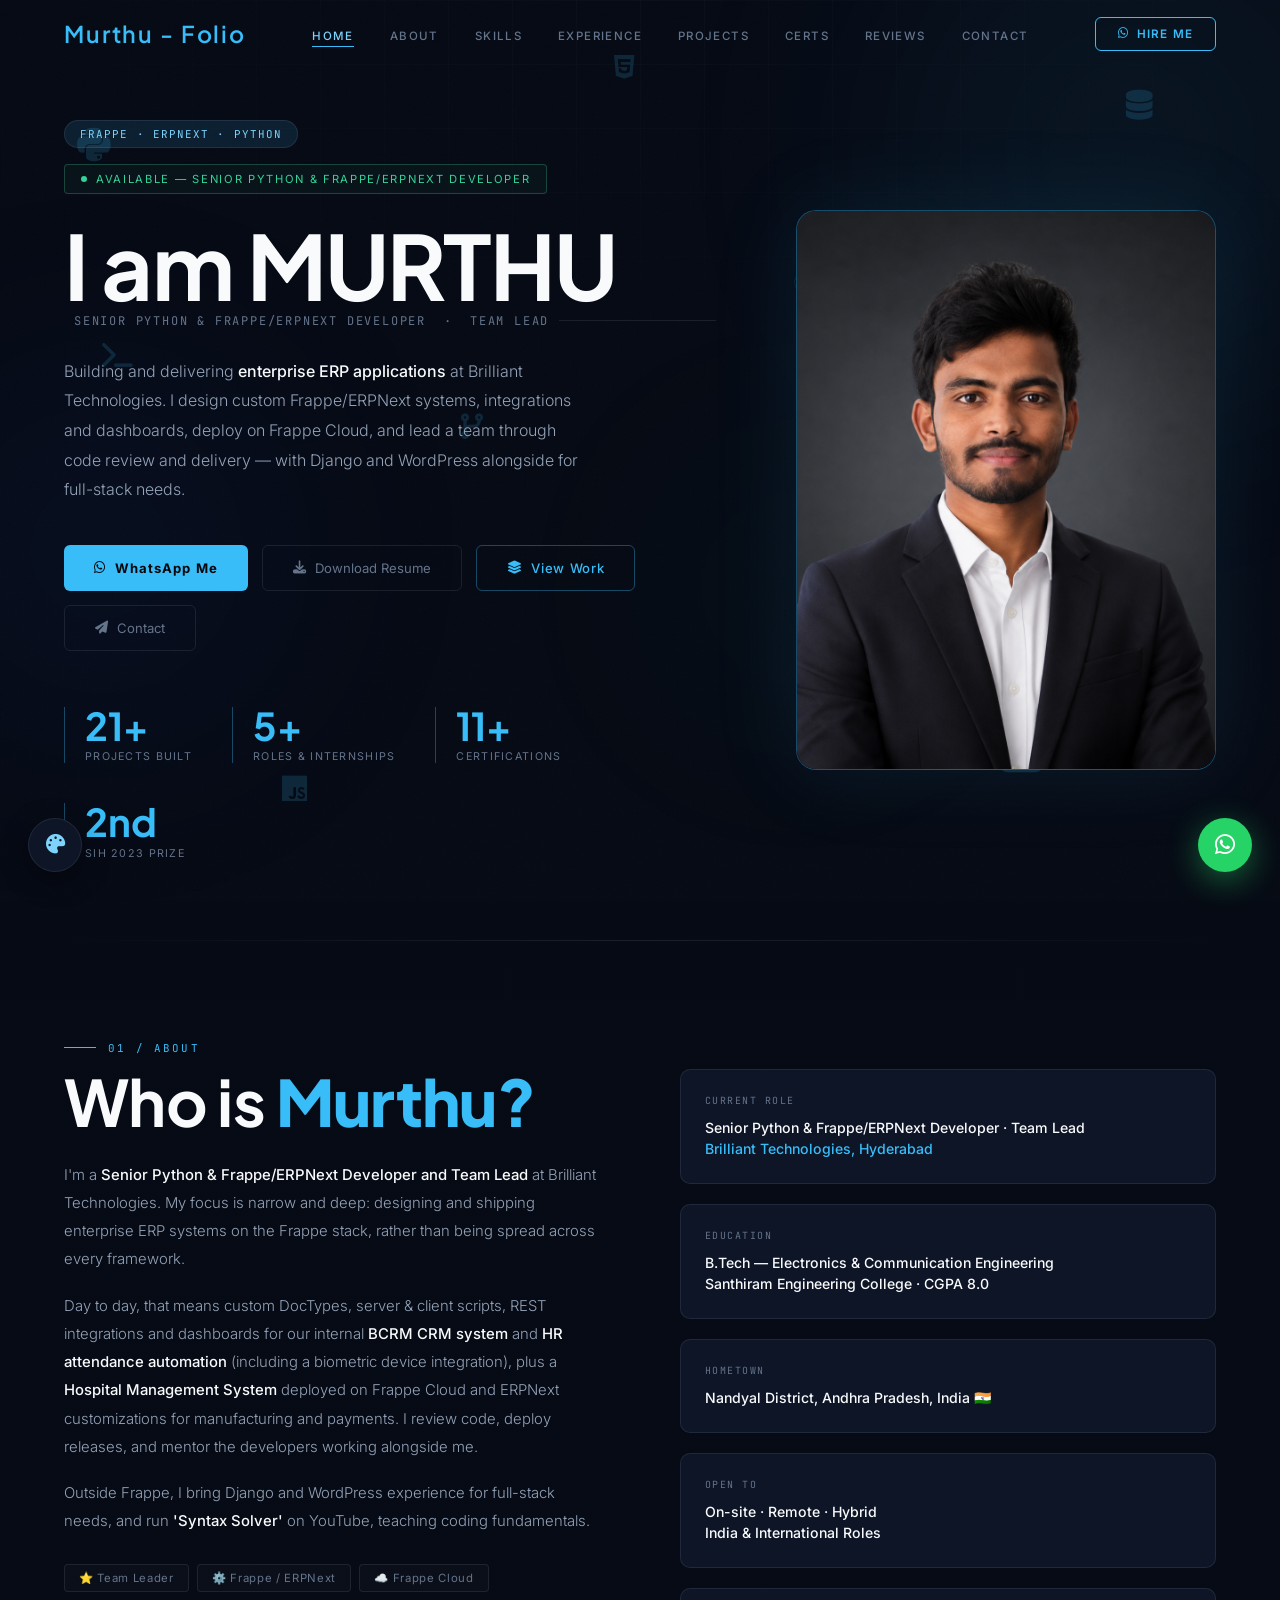
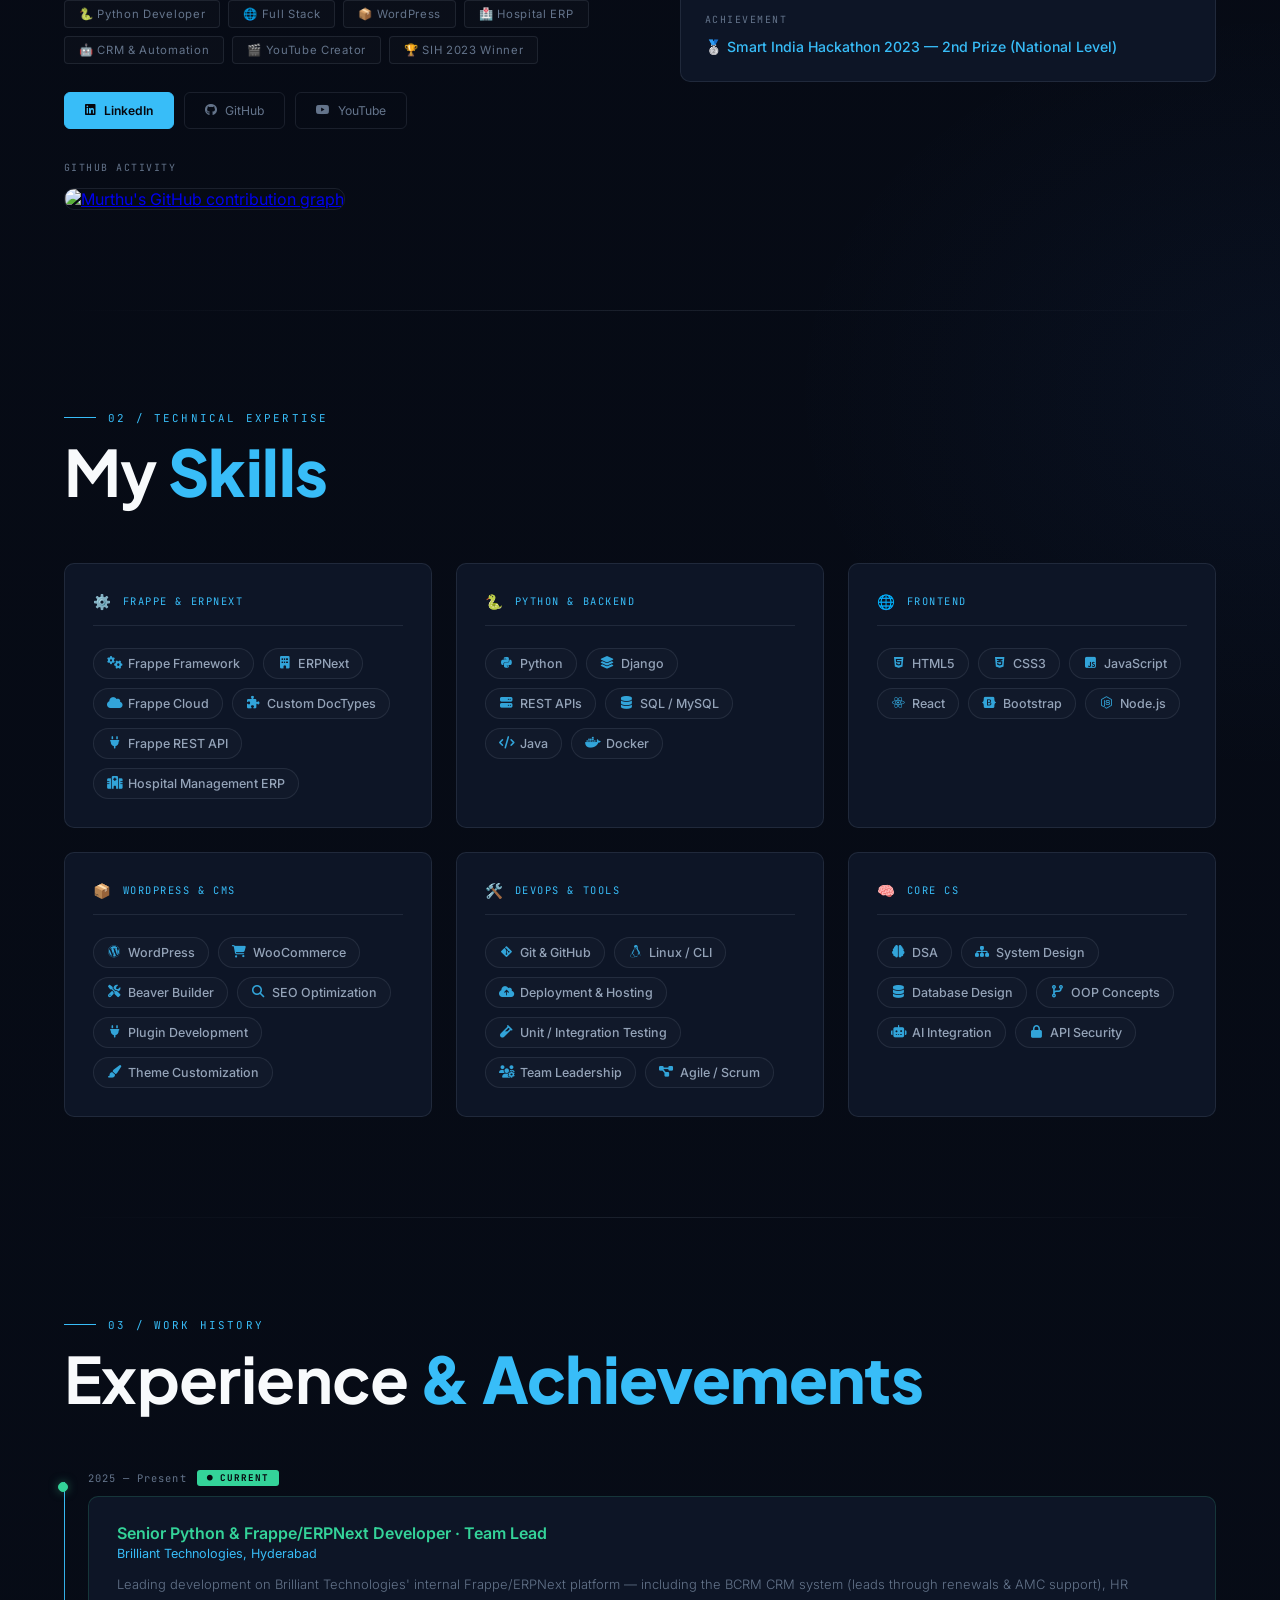
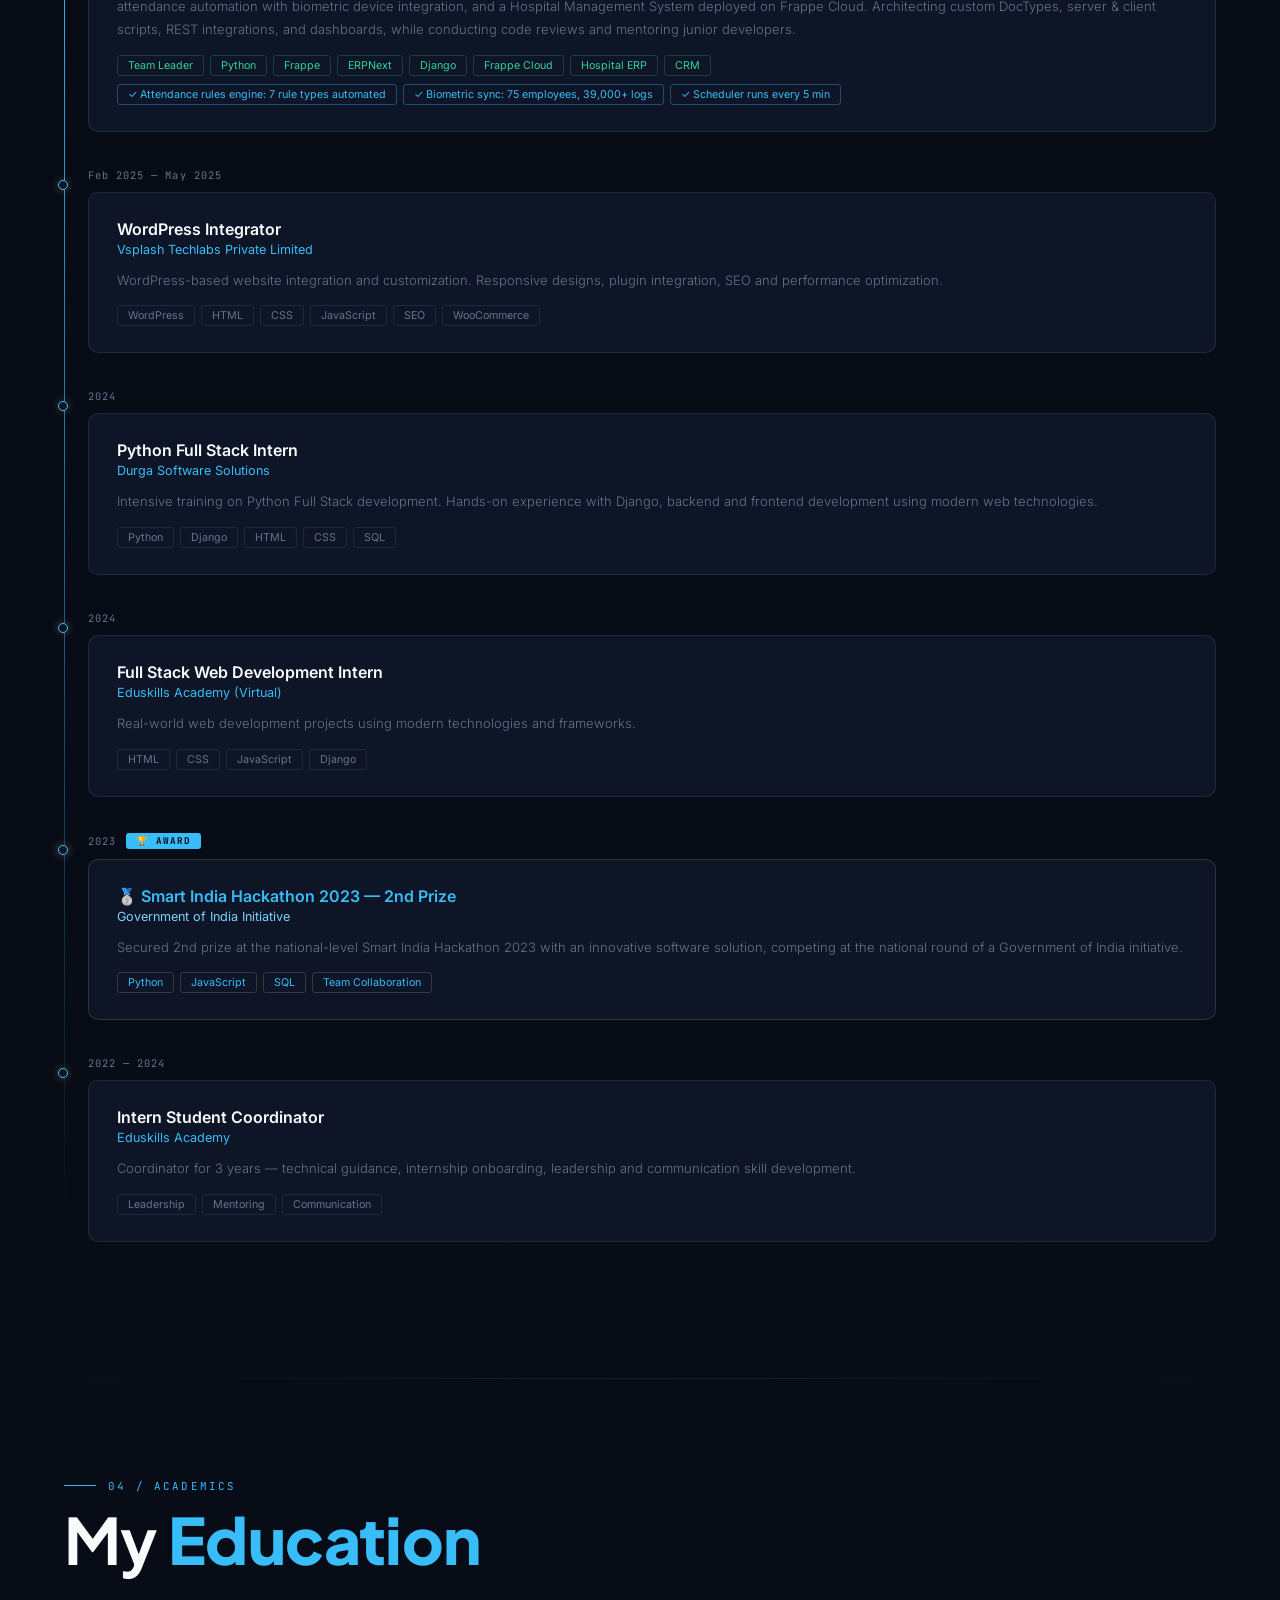
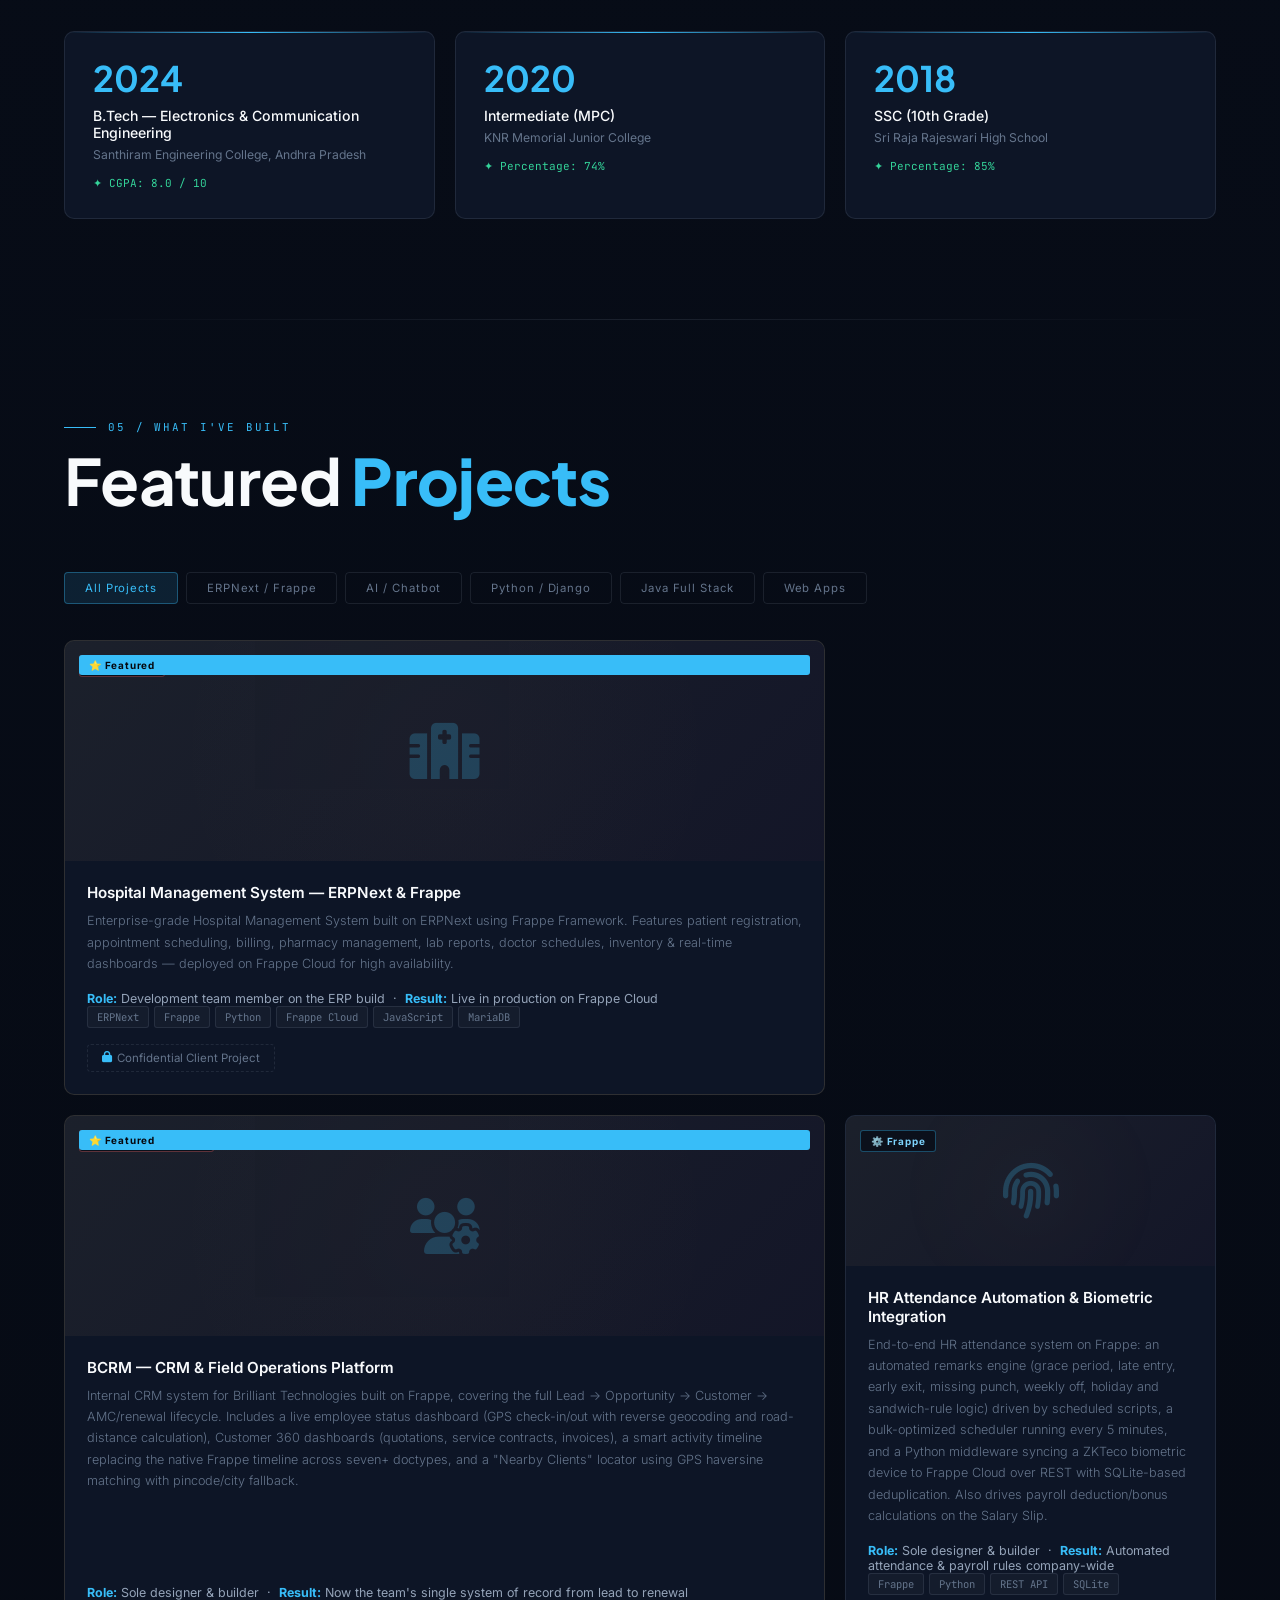
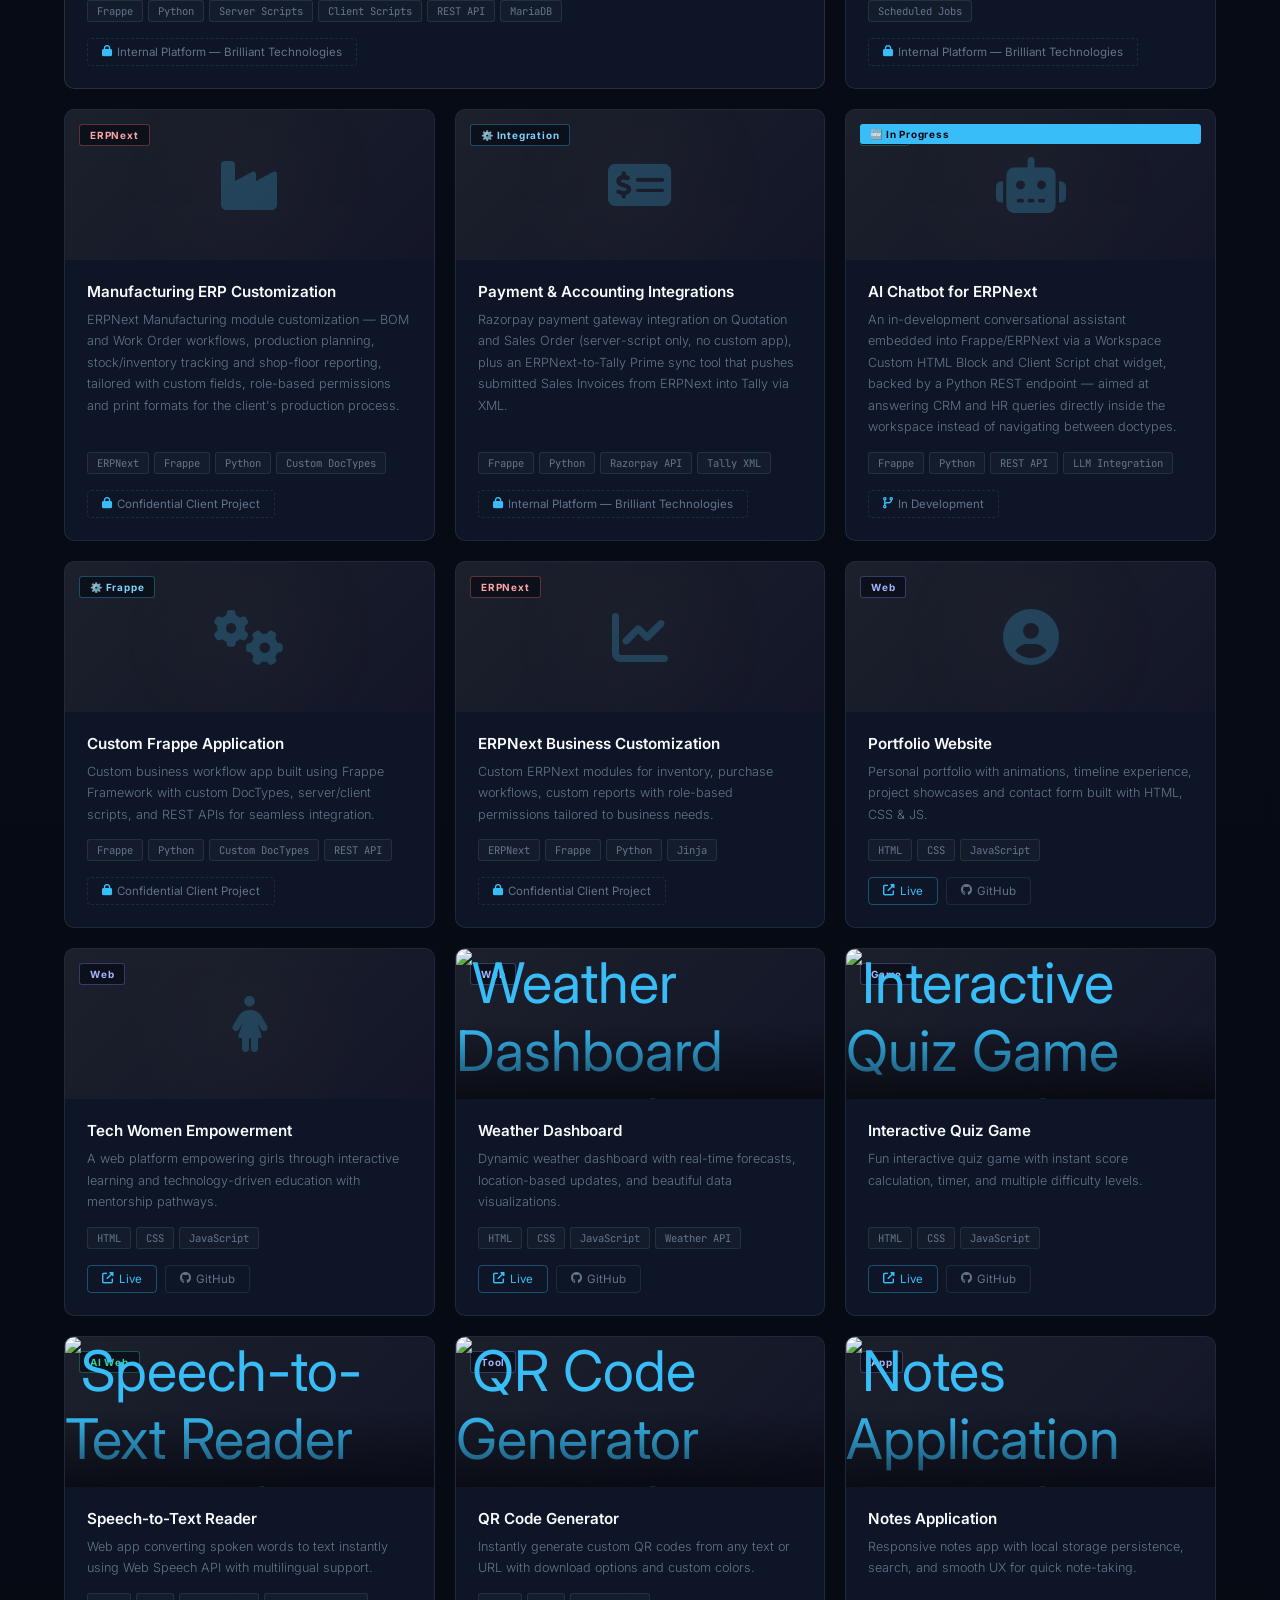
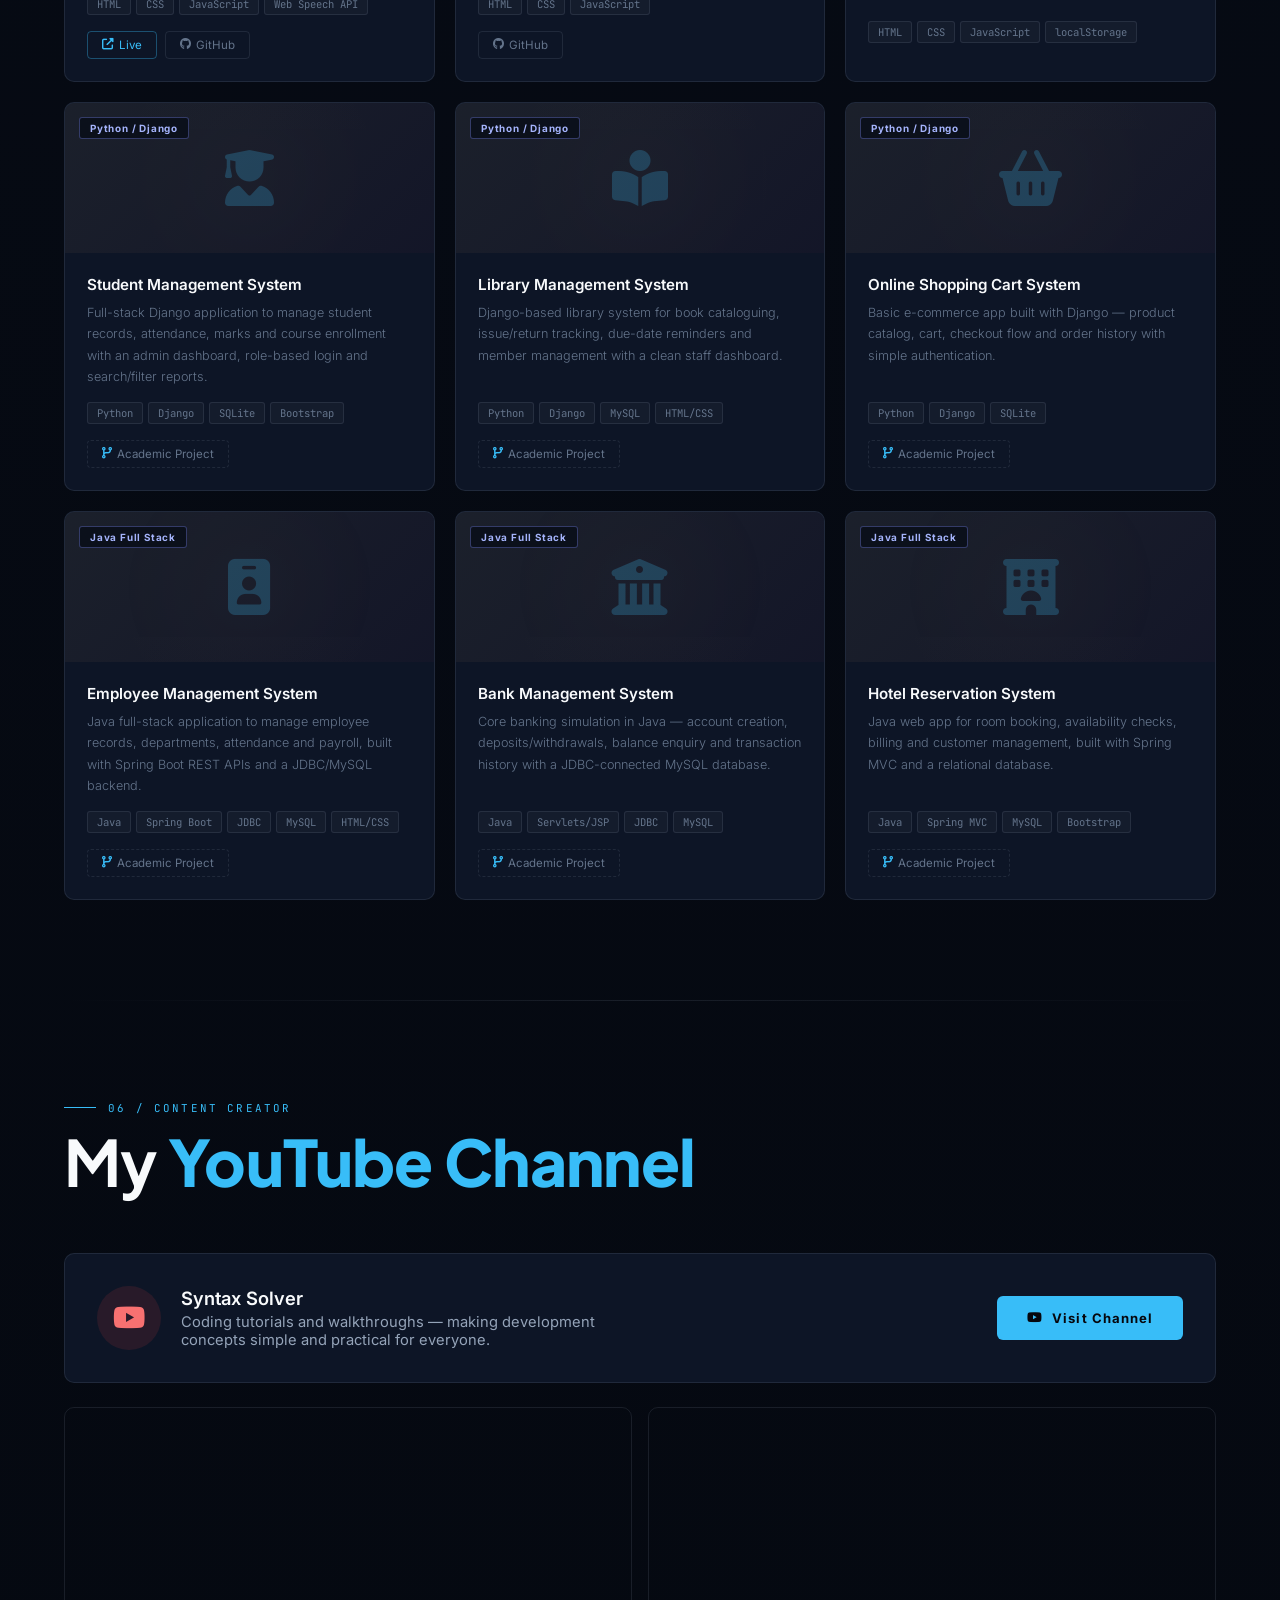
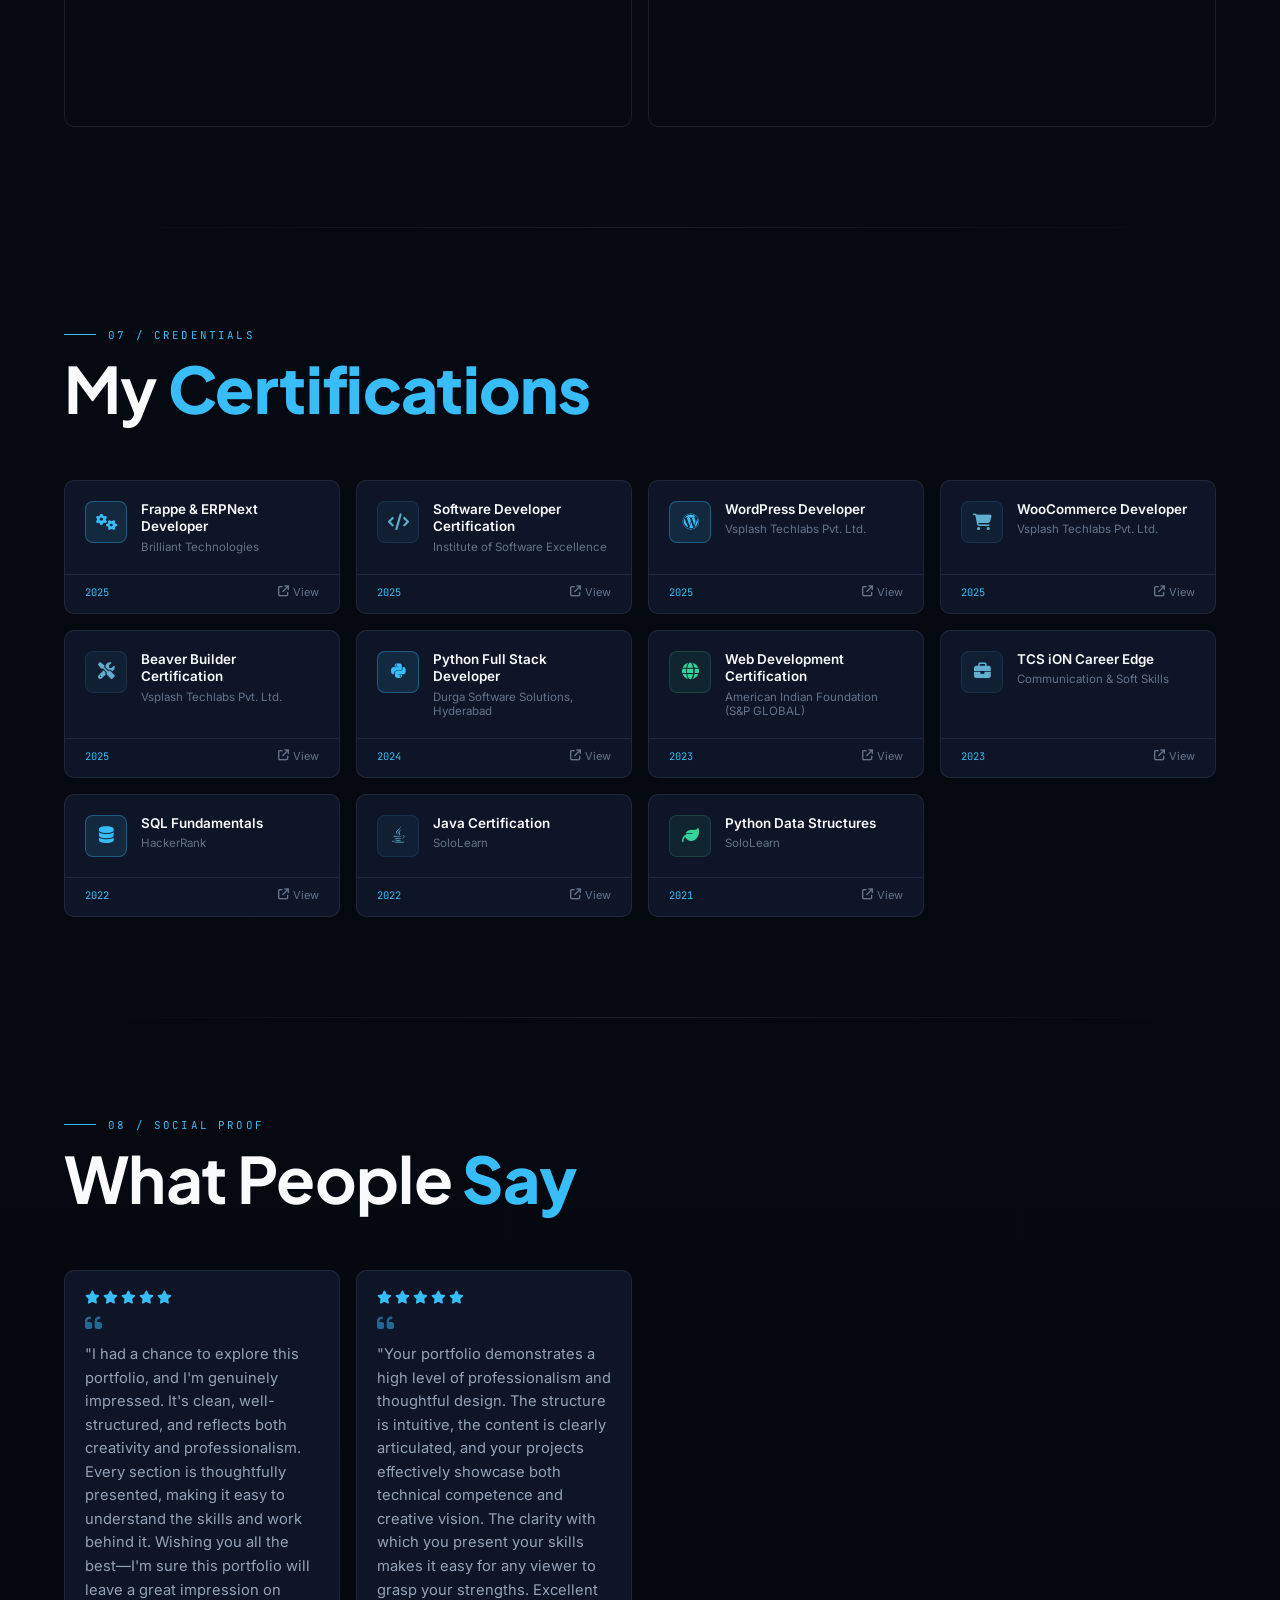
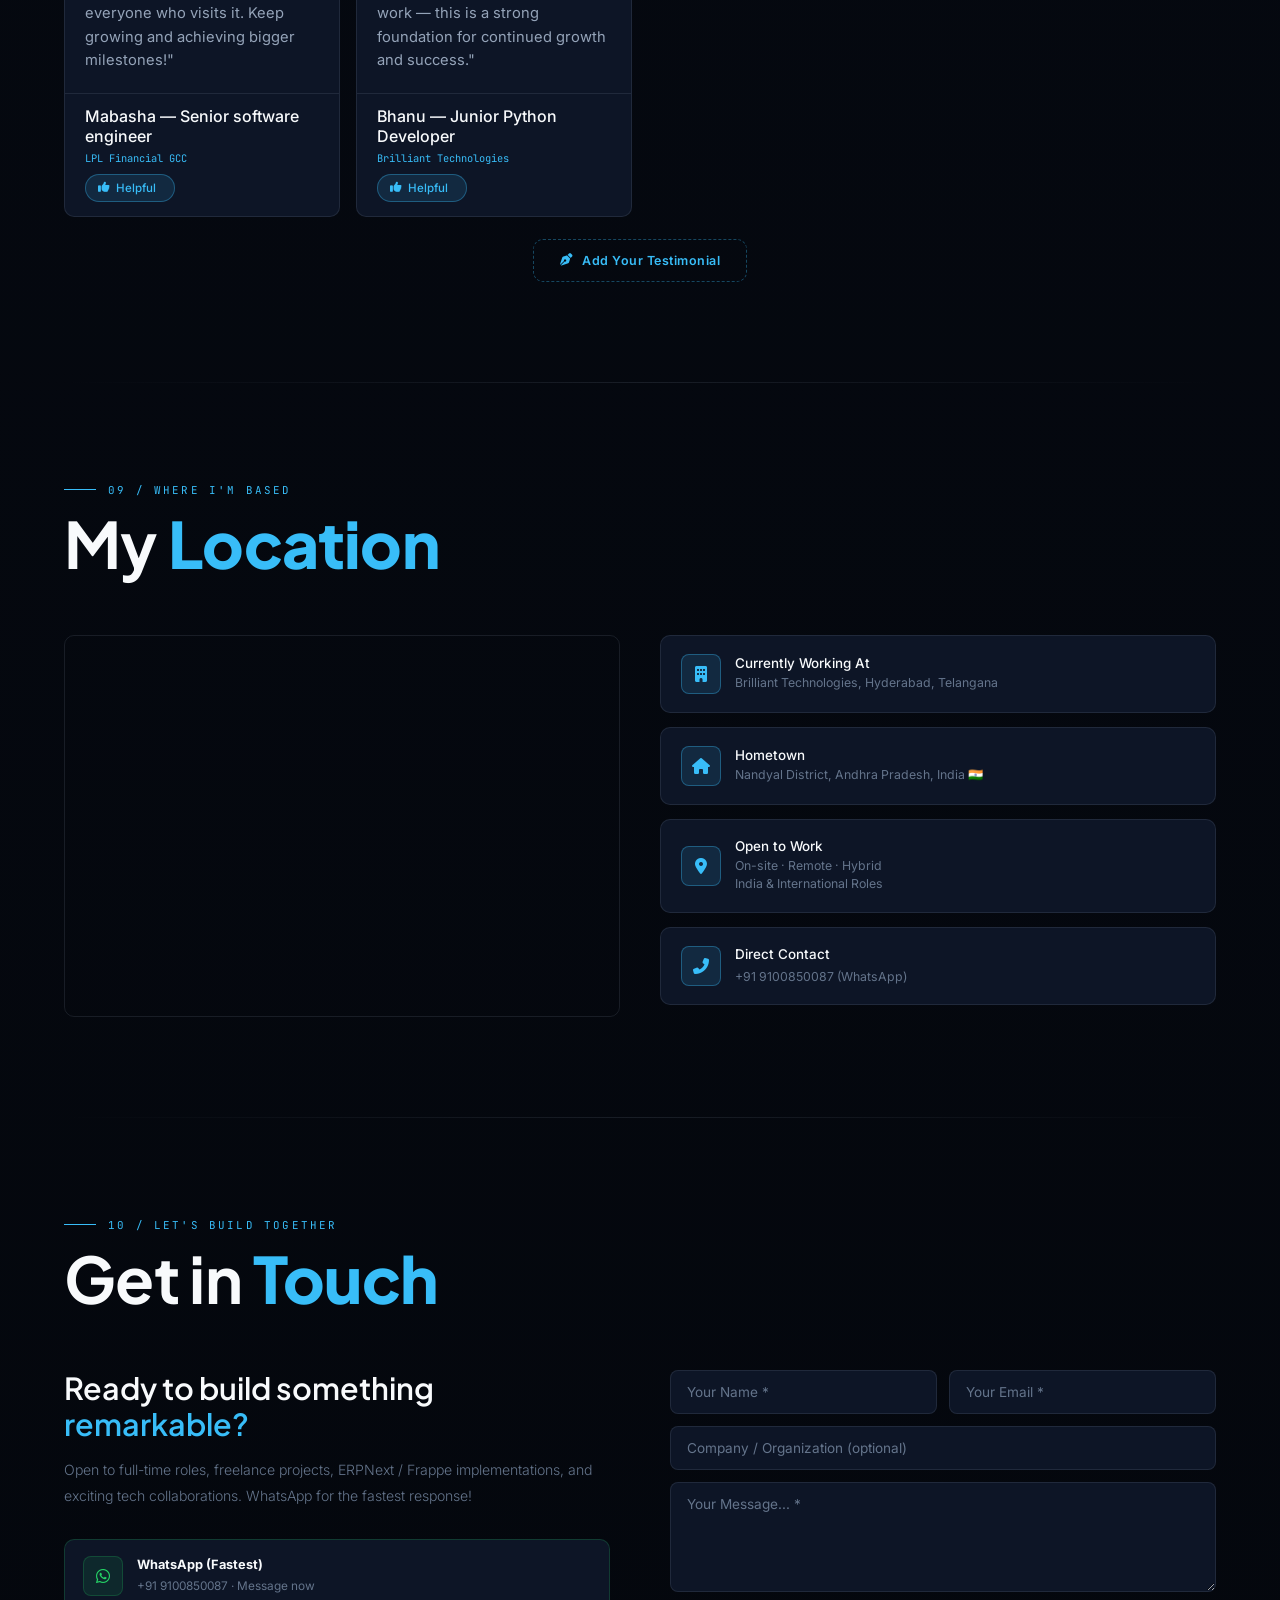
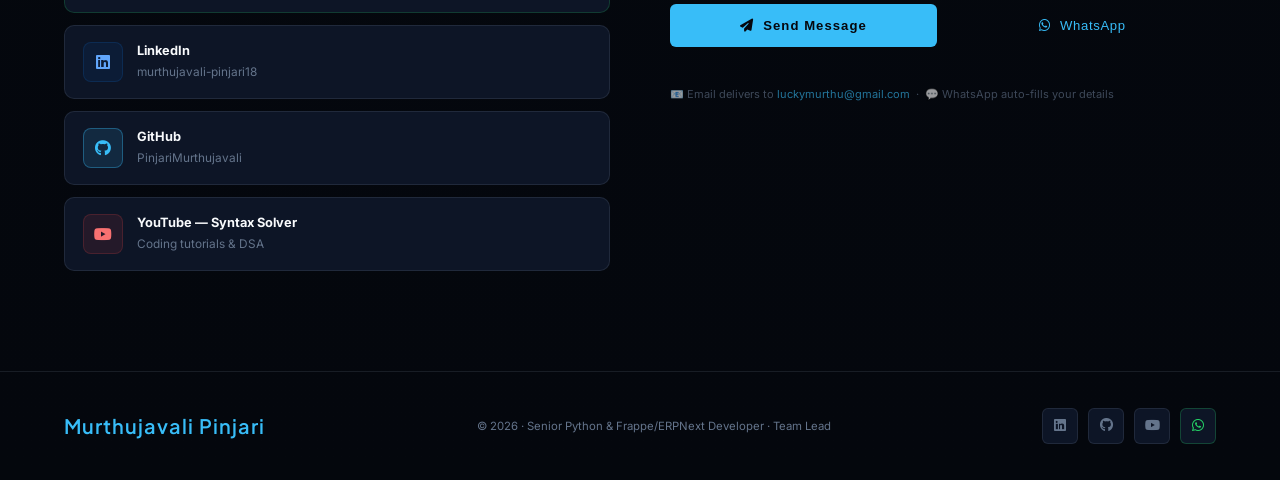
==== commit 4803854c: "Update index.html" ====
--- a/index.html
+++ b/index.html
@@ -1029,7 +1029,7 @@
       <p class="hero-desc r">Building and delivering <strong>enterprise ERP applications</strong> at Brilliant Technologies. I design custom Frappe/ERPNext systems, integrations and dashboards, deploy on Frappe Cloud, and lead a team through code review and delivery — with Django and WordPress alongside for full-stack needs.</p>
       <div class="hero-actions r">
         <a href="https://wa.me/919100850087?text=Hi%20Murthu!%20I'd%20like%20to%20hire%20you." target="_blank" class="btn-gold"><i class="fab fa-whatsapp"></i> WhatsApp Me</a>
-        <a href="Murthujavali_Pinjari_Resume.pdf" download class="btn-outline-w"><i class="fas fa-download"></i> Download Resume</a>
+        <a href="Murthujavali_Pinjari_ERPNext_Frappe.pdf" download class="btn-outline-w"><i class="fas fa-download"></i> Download Resume</a>
         <a href="#projects" class="btn-ghost"><i class="fas fa-layer-group"></i> View Work</a>
         <a href="#contact" class="btn-outline-w"><i class="fas fa-paper-plane"></i> Contact</a>
       </div>
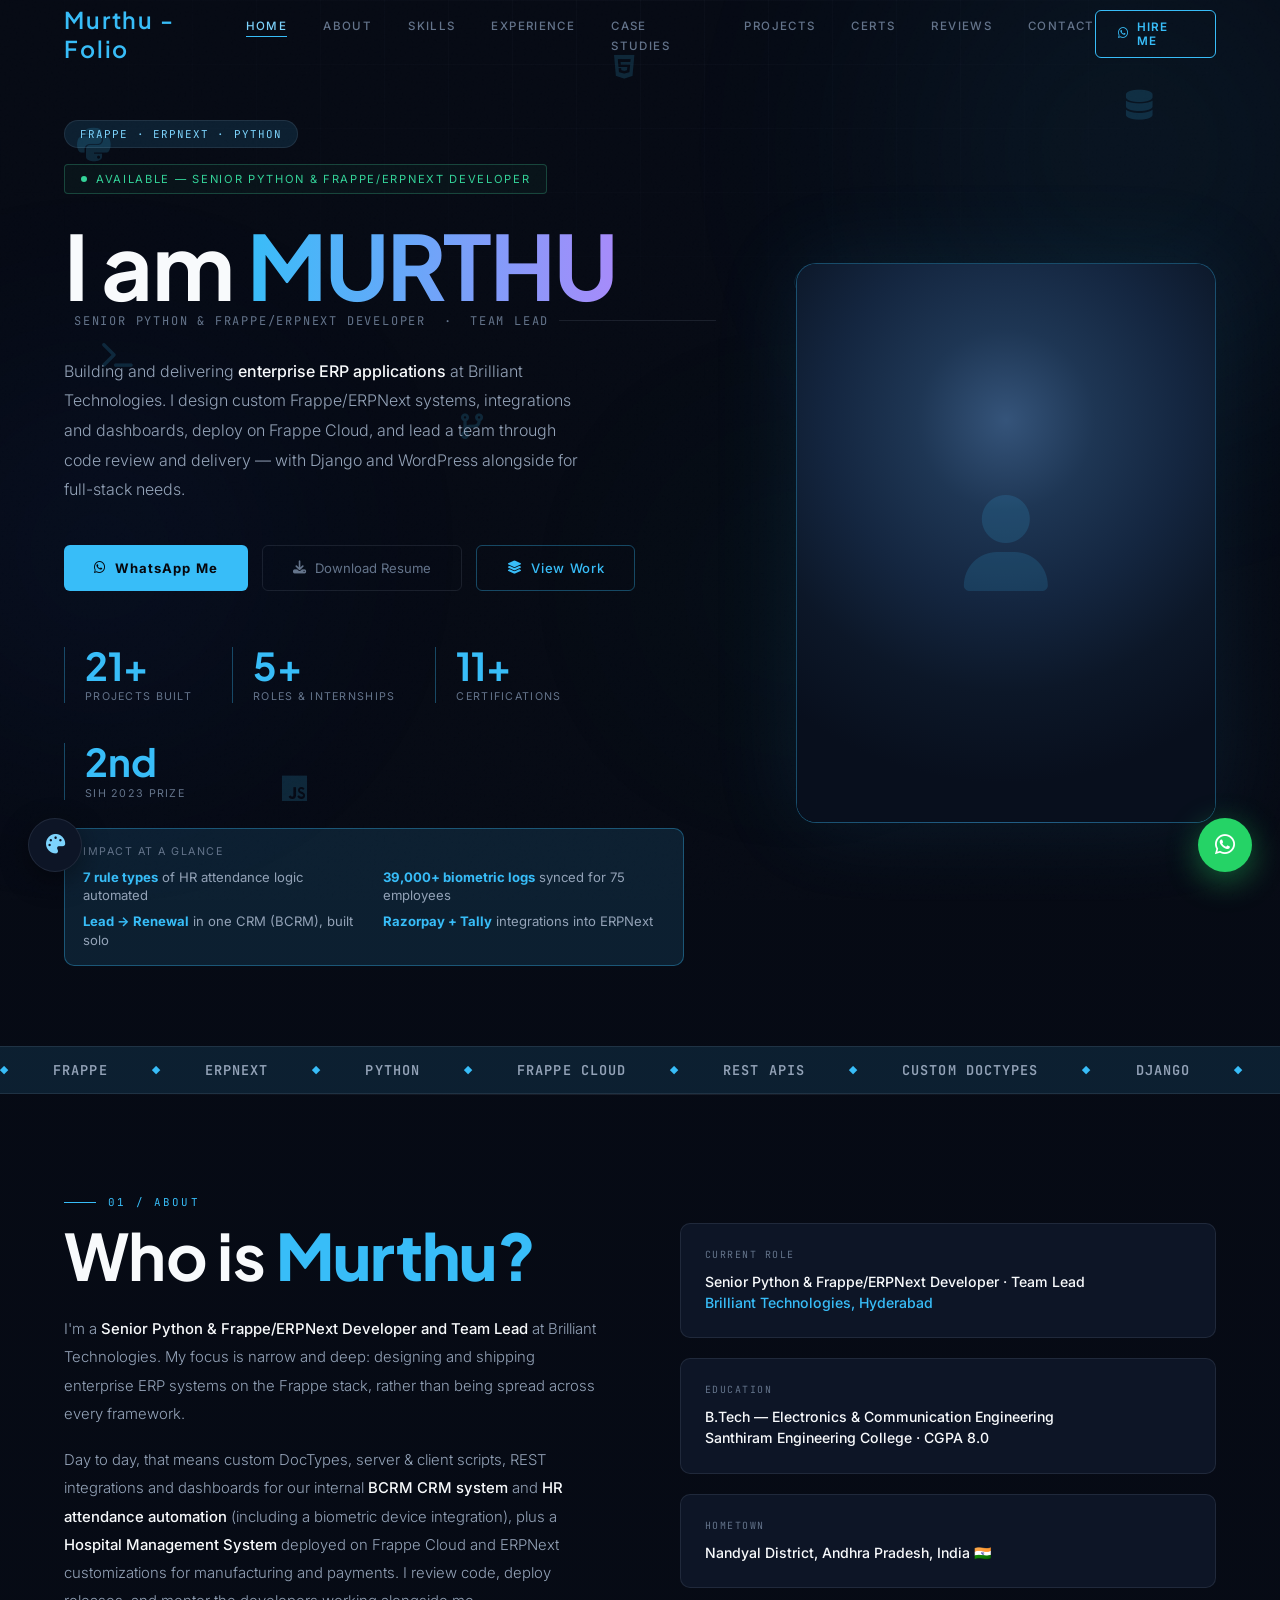
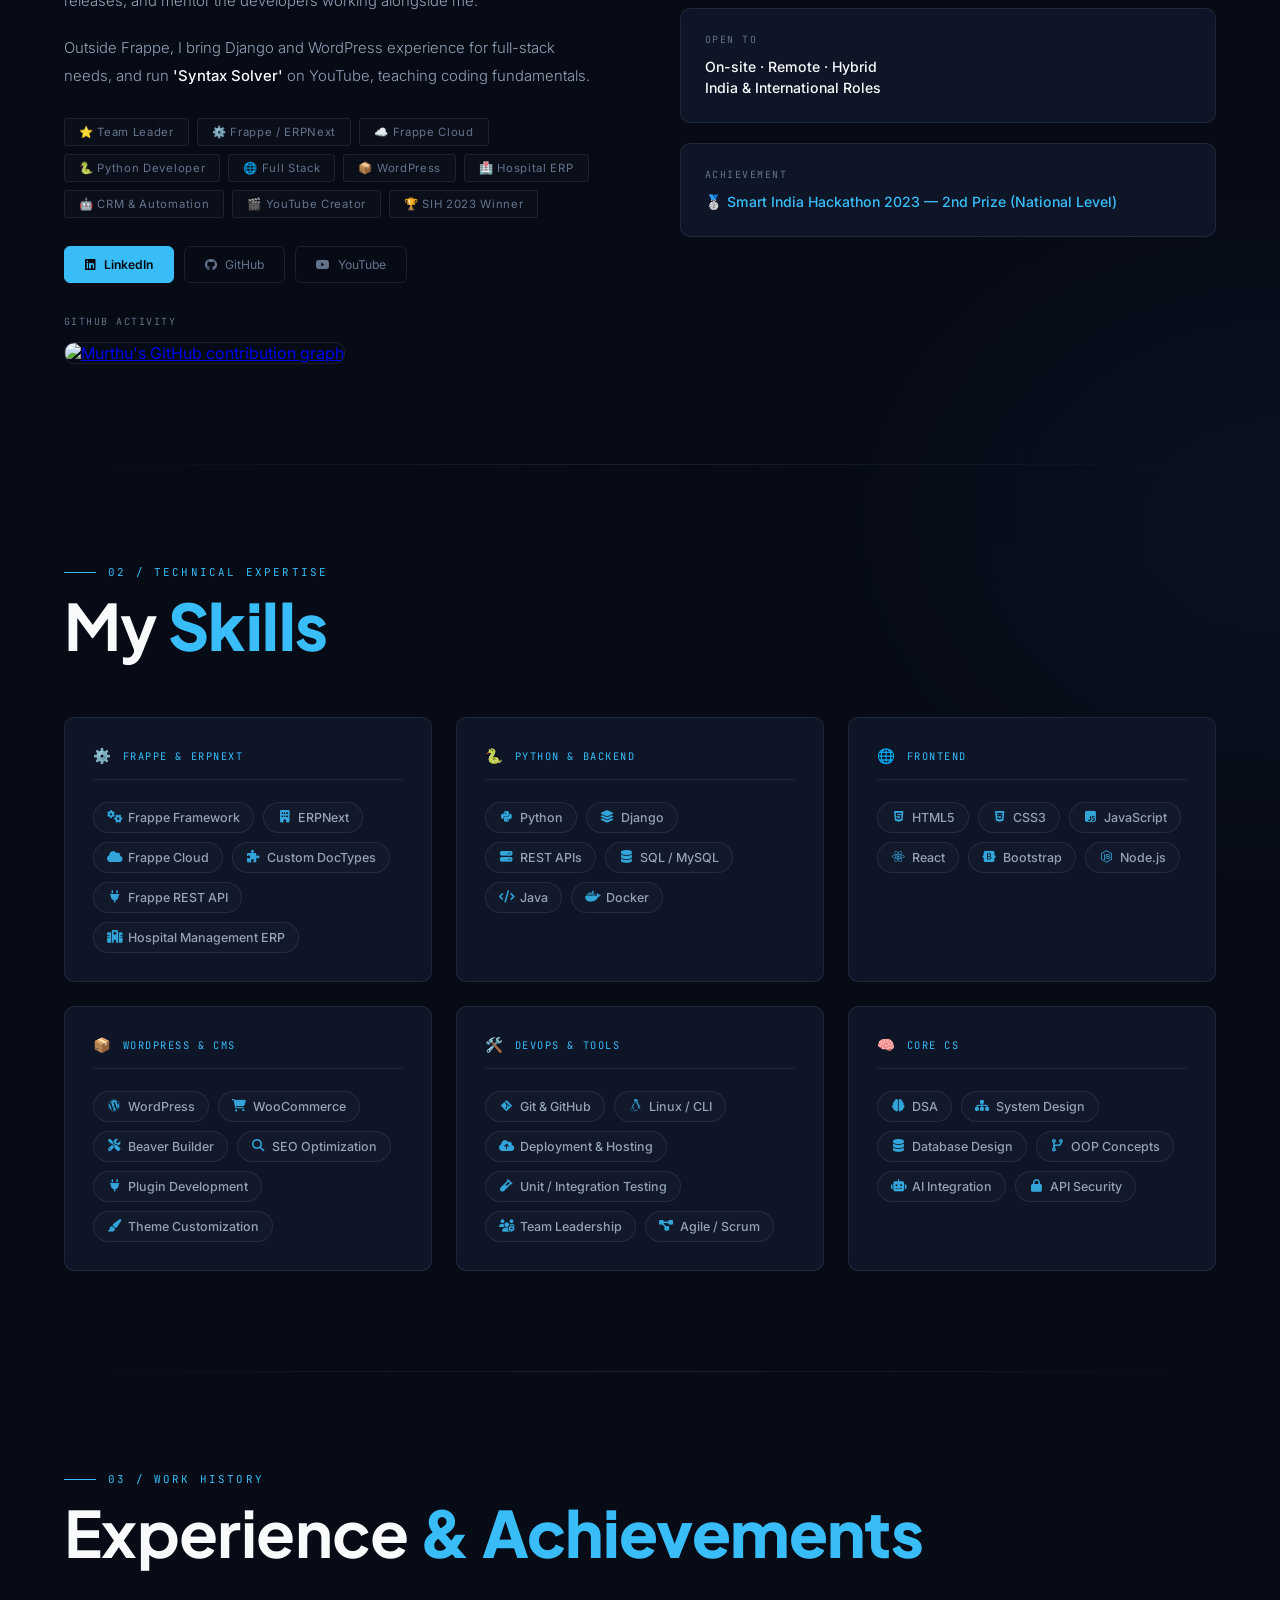
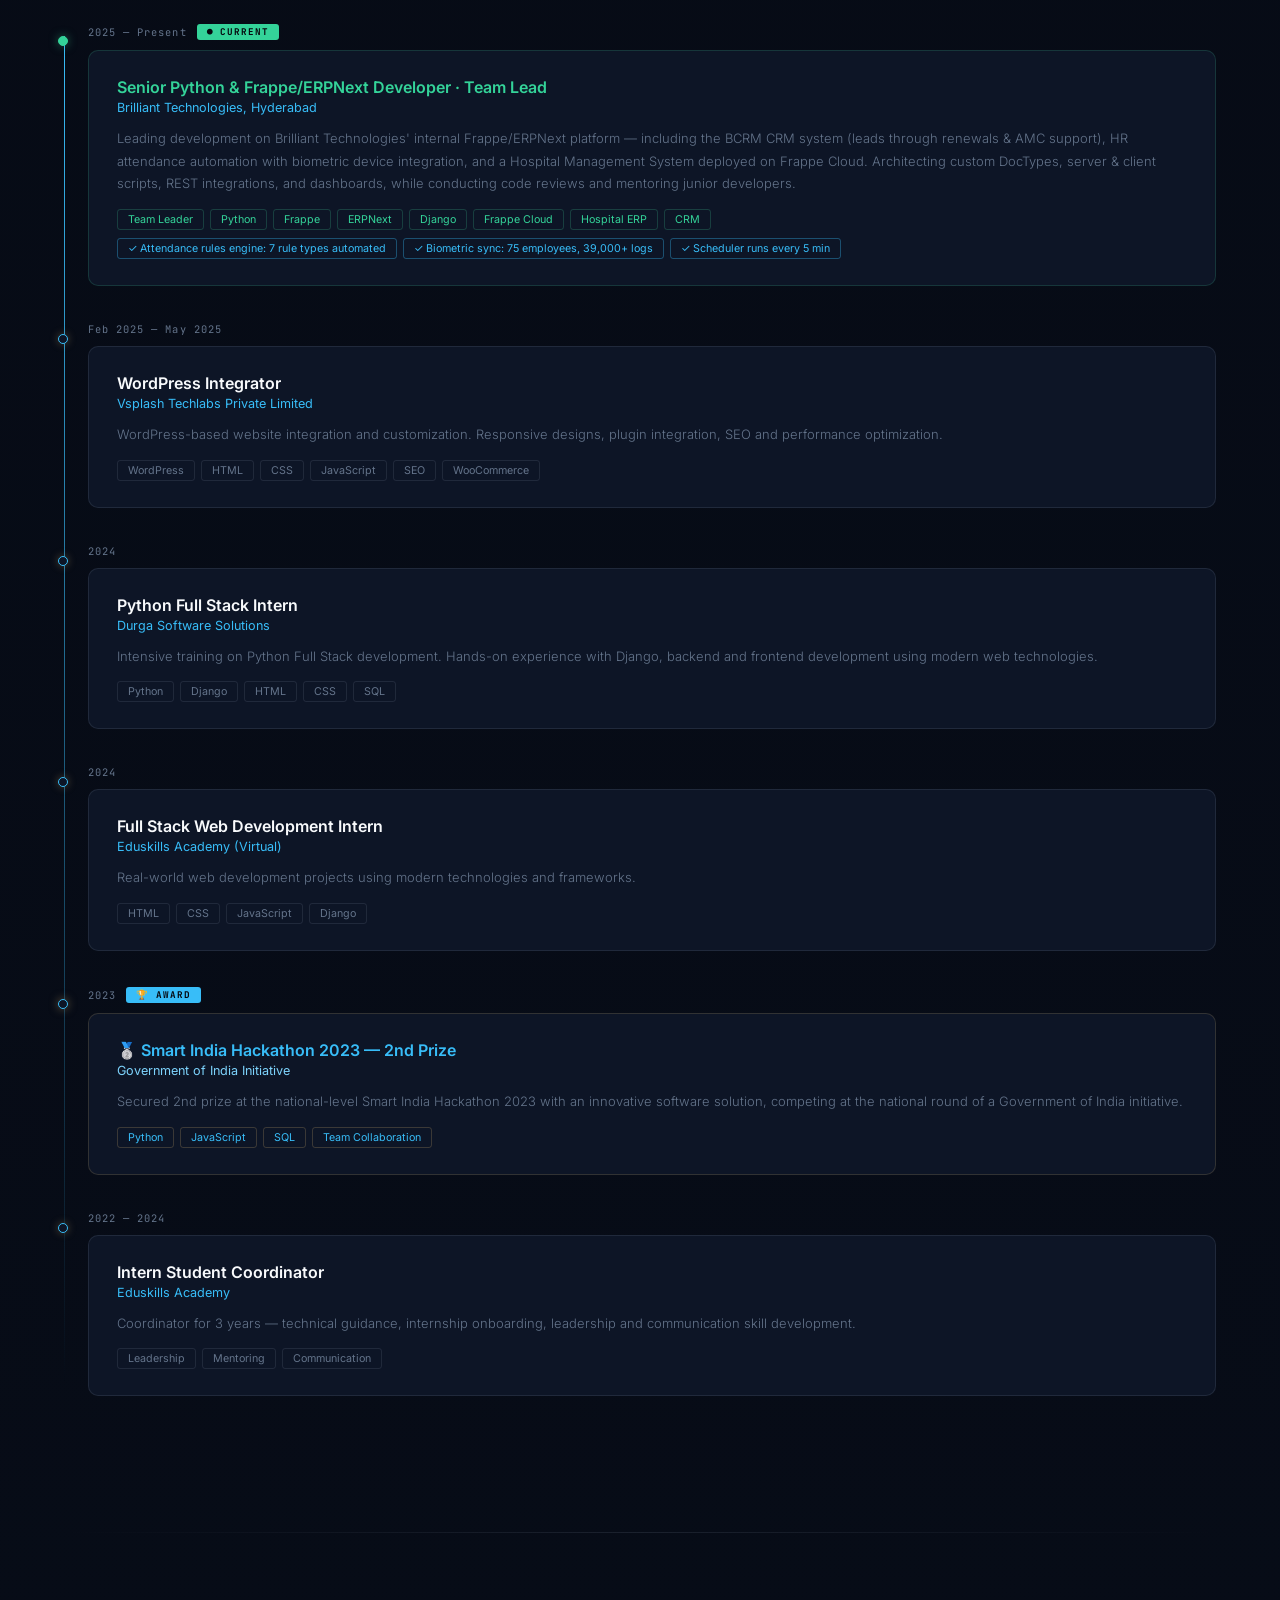
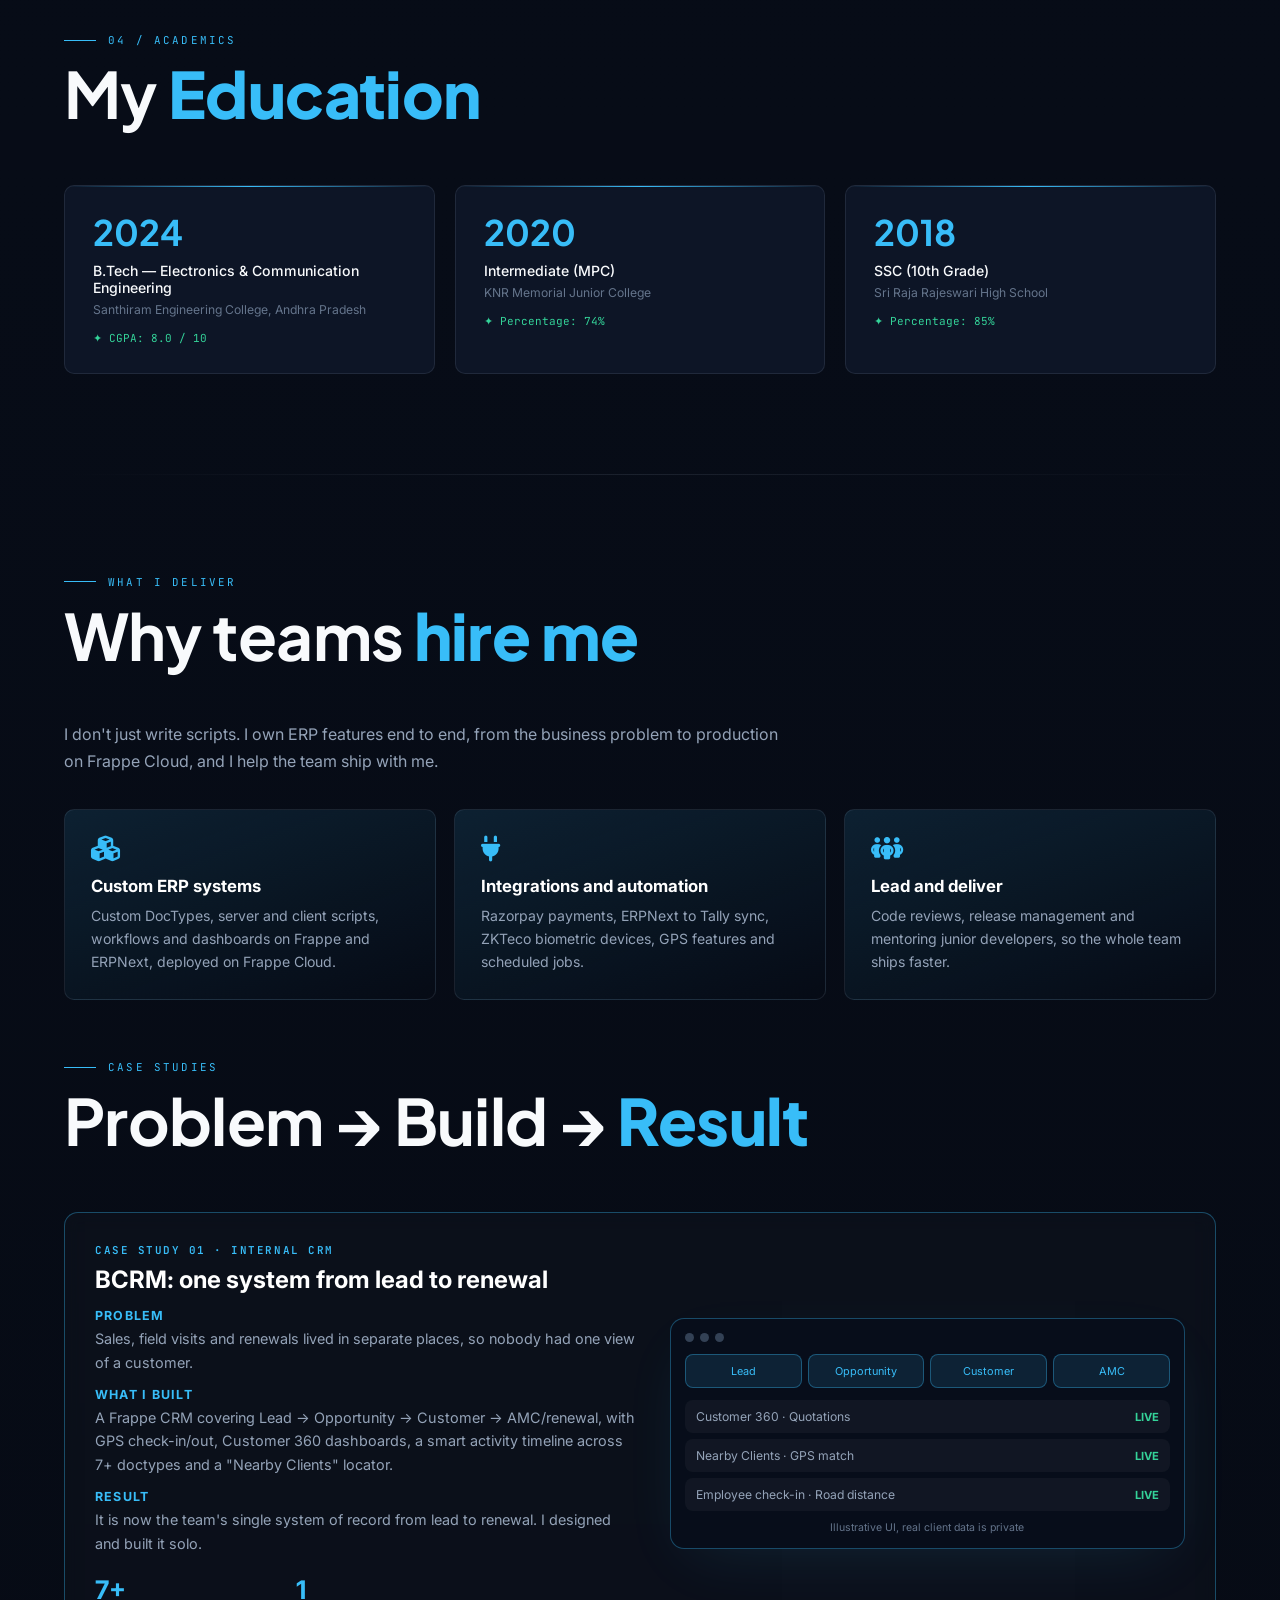
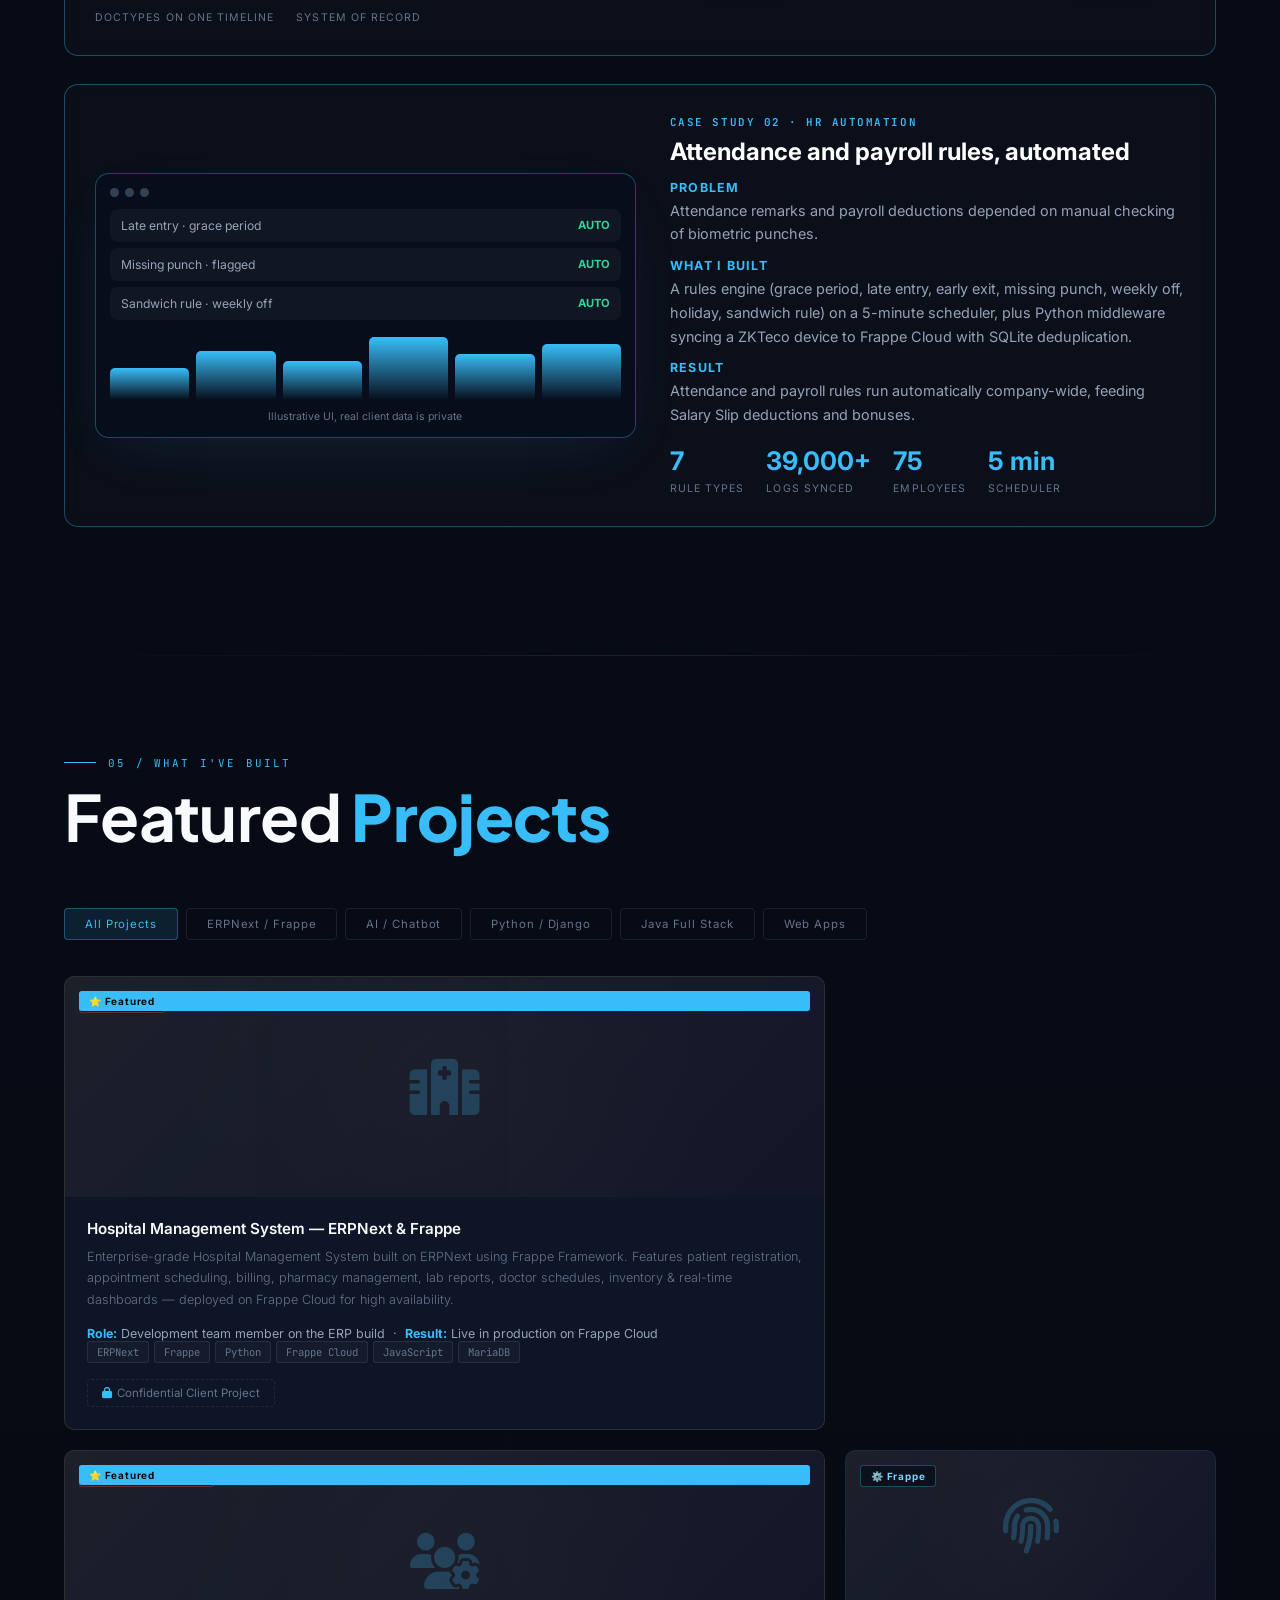
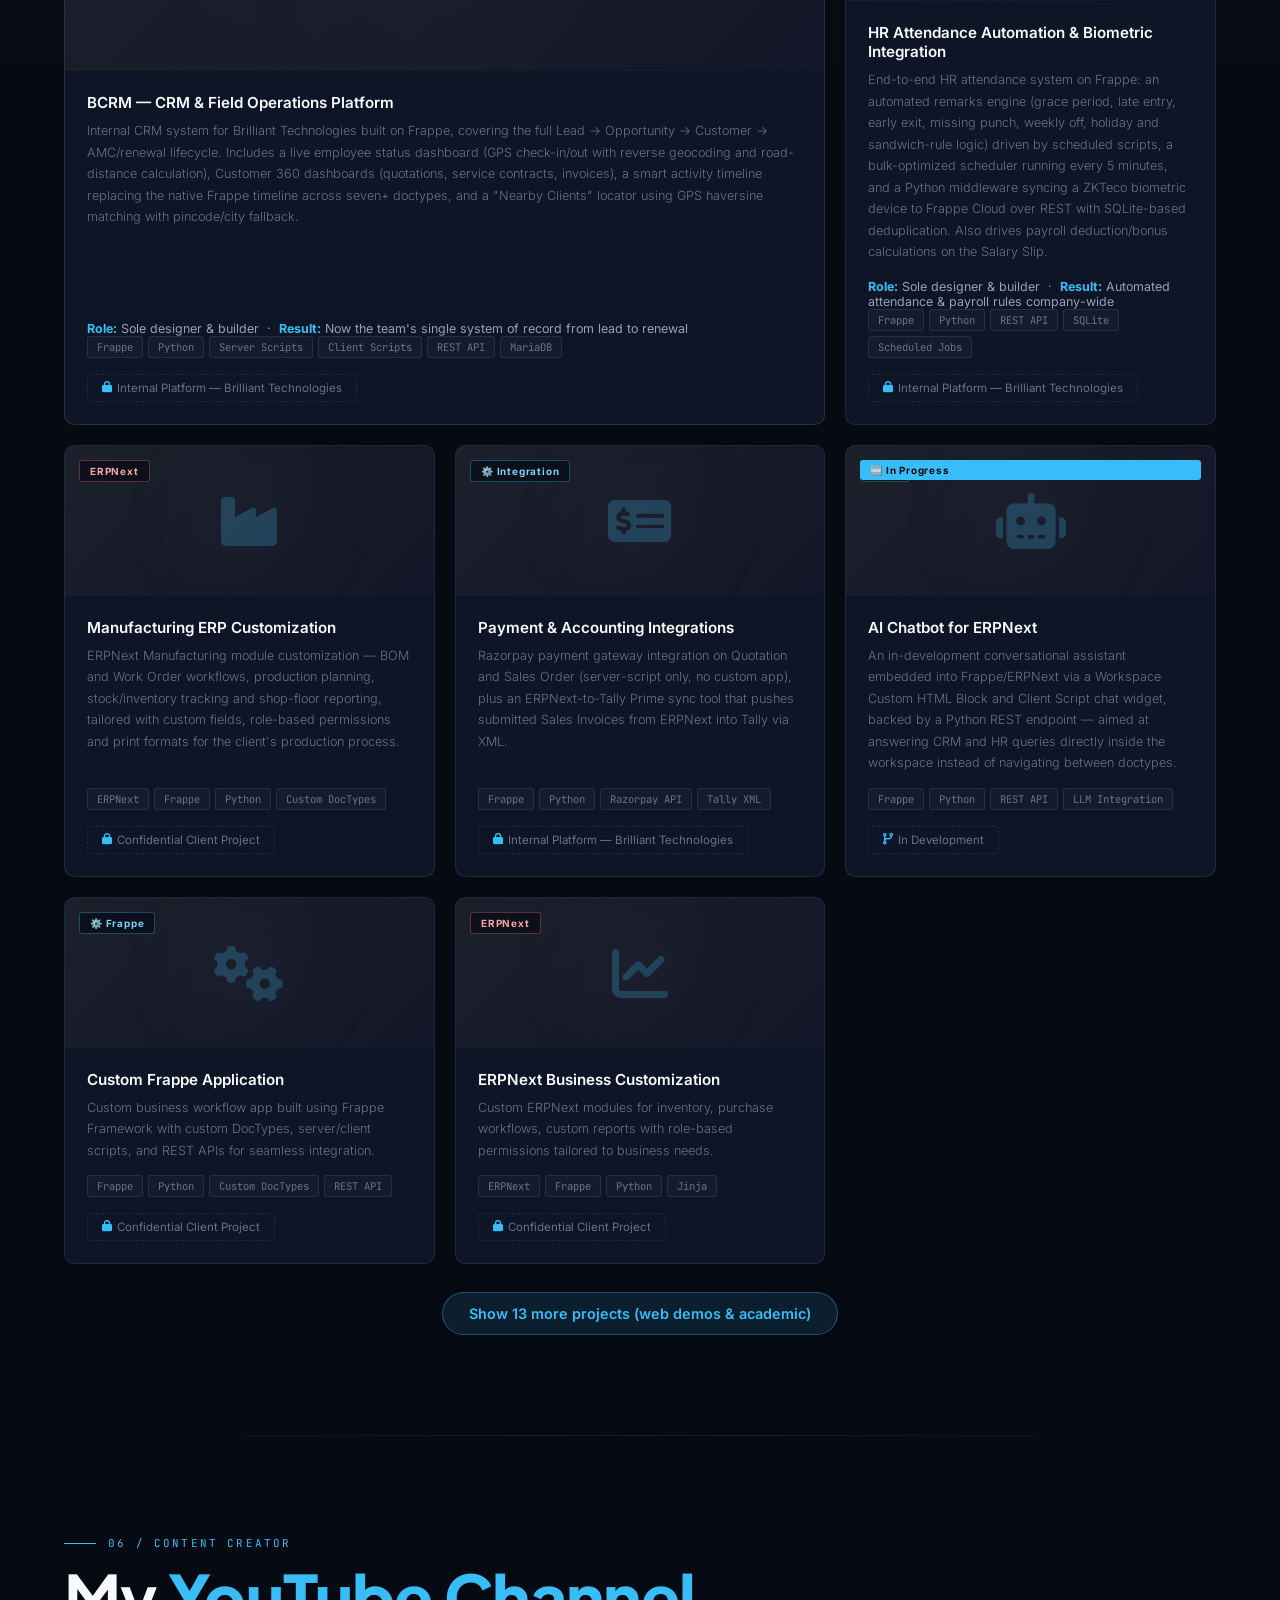
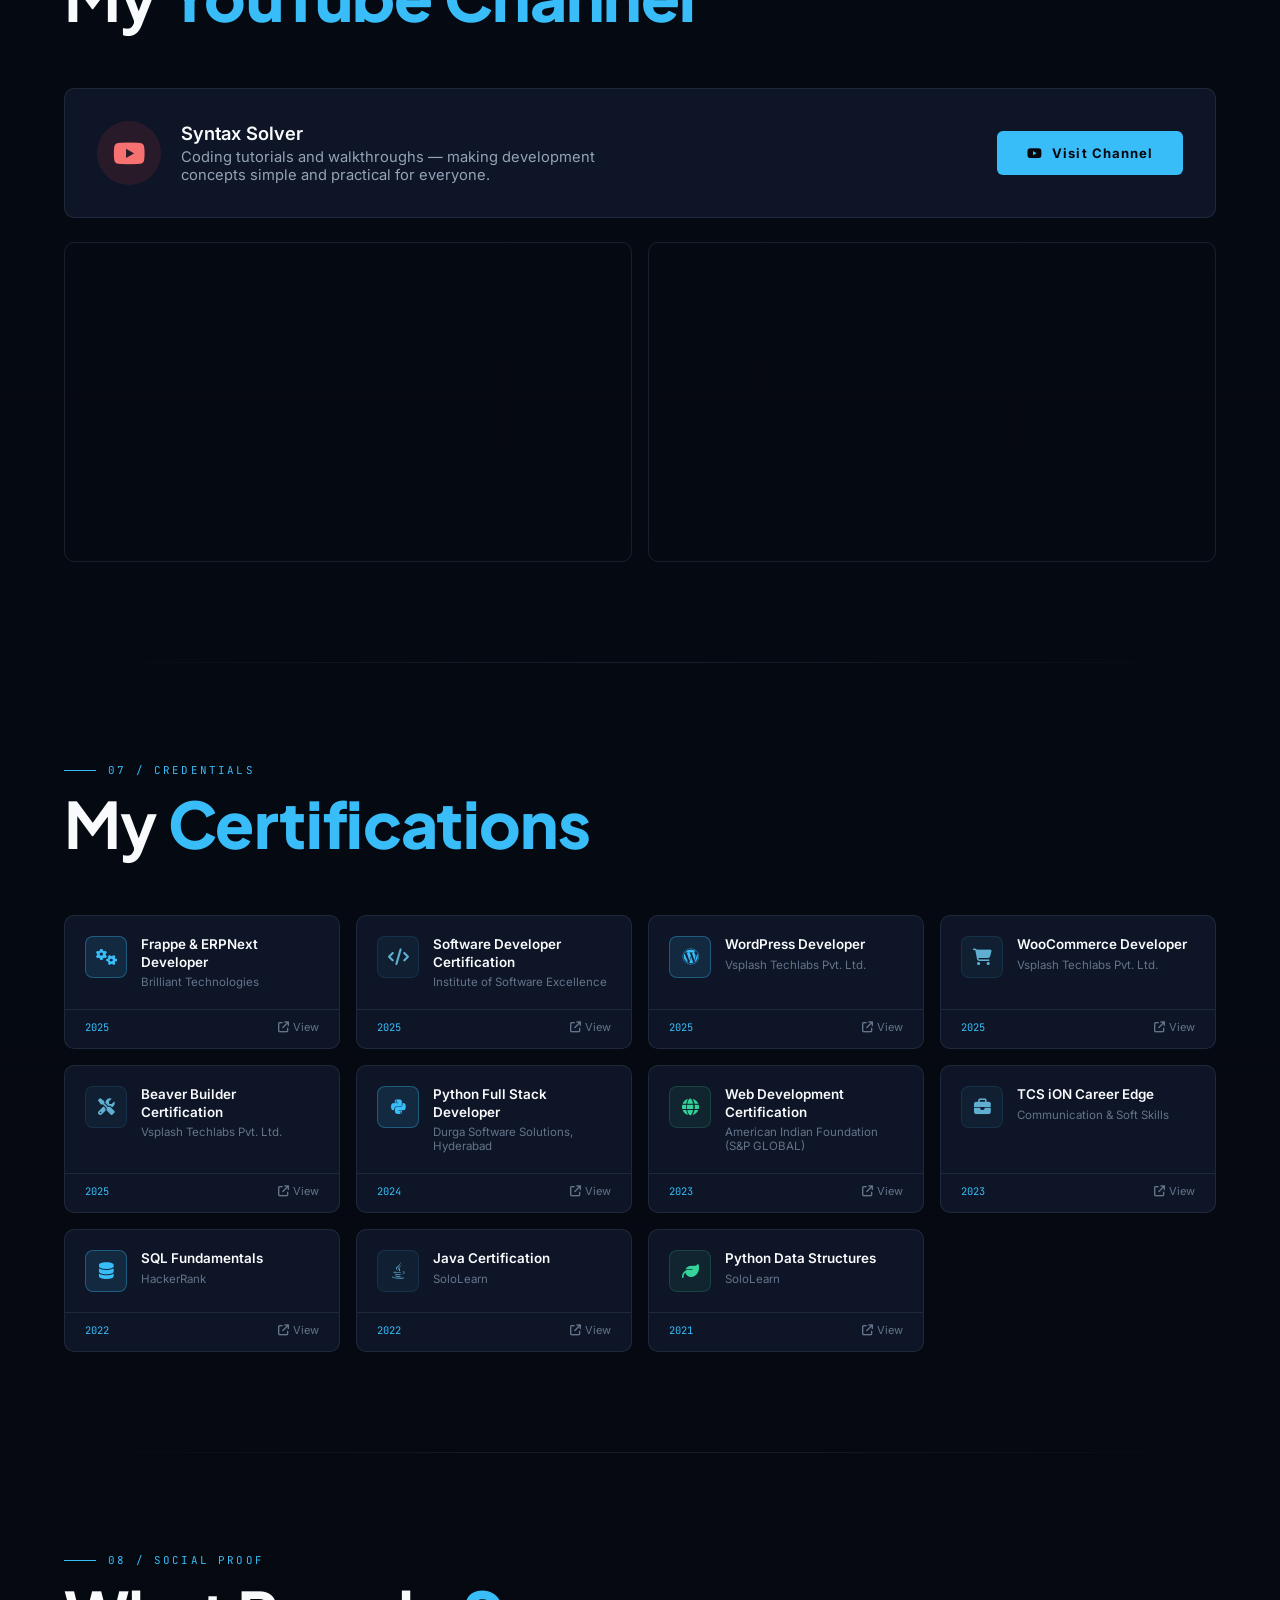
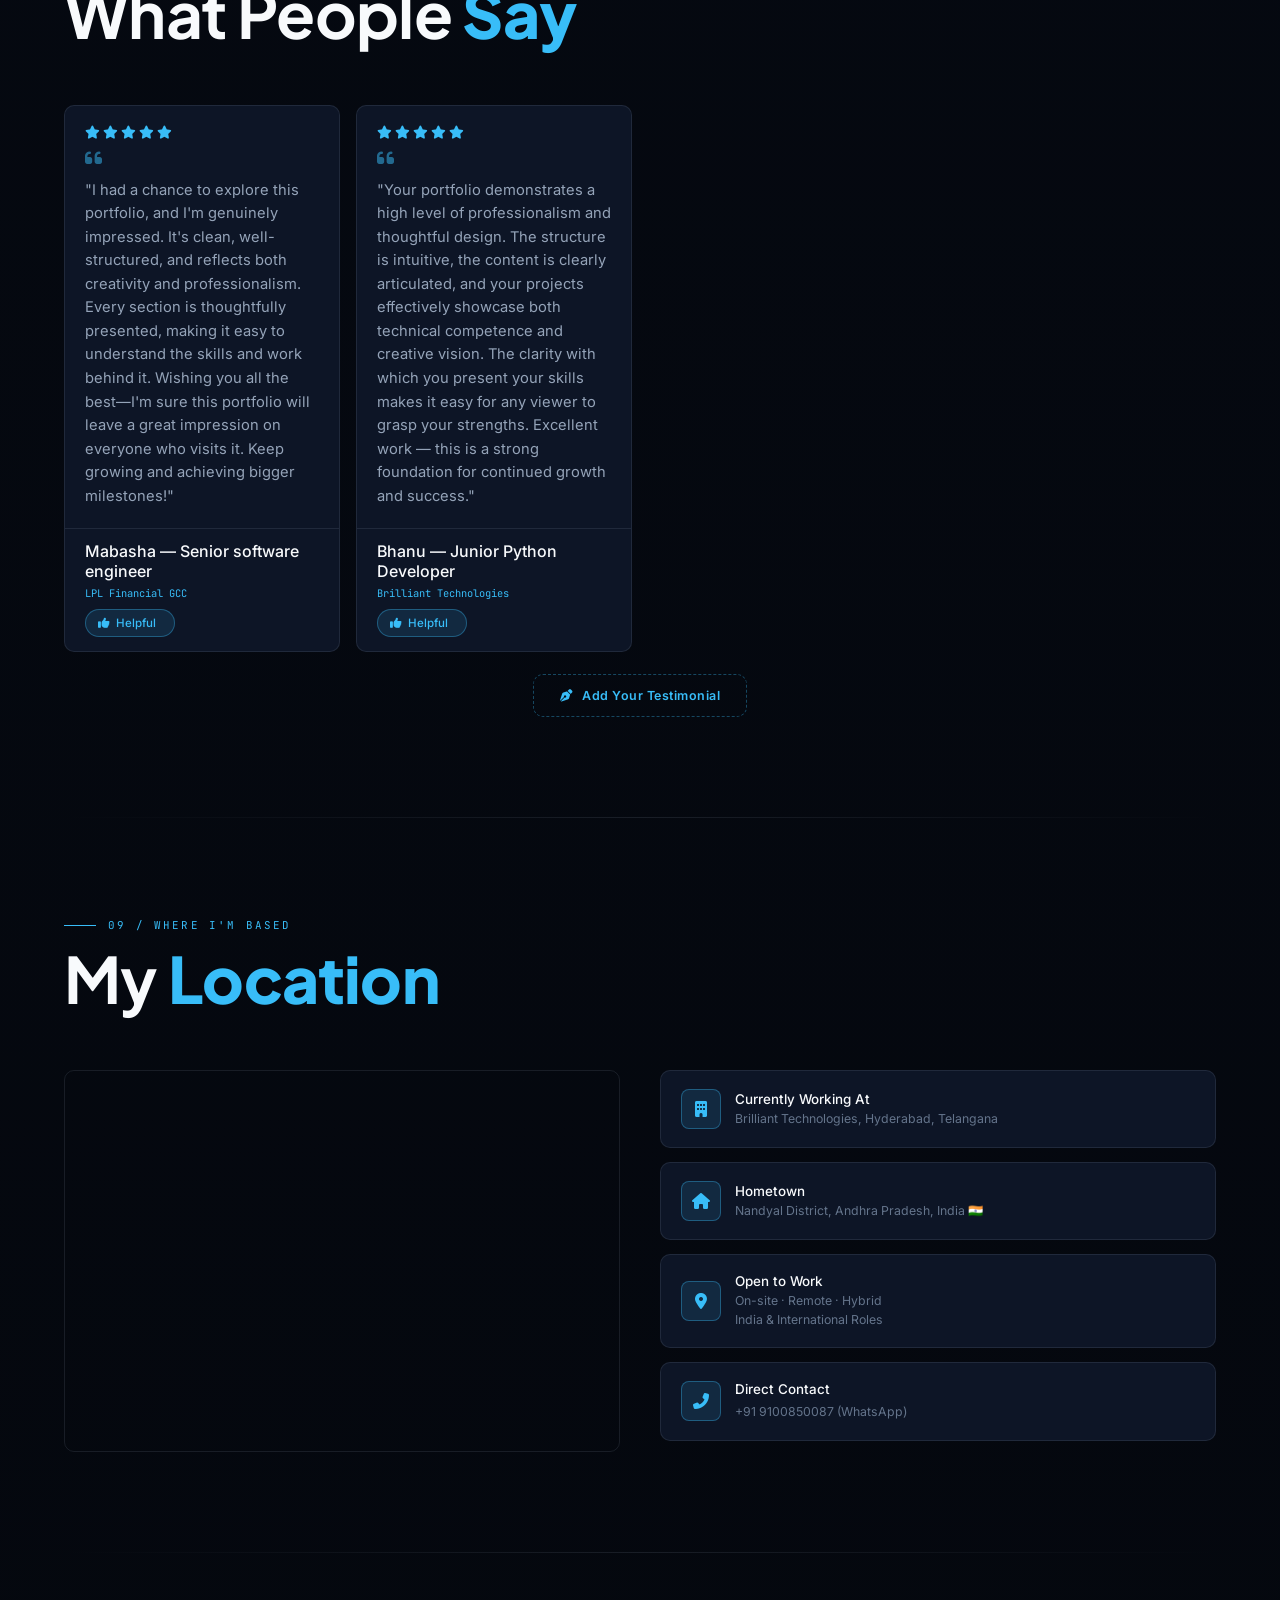
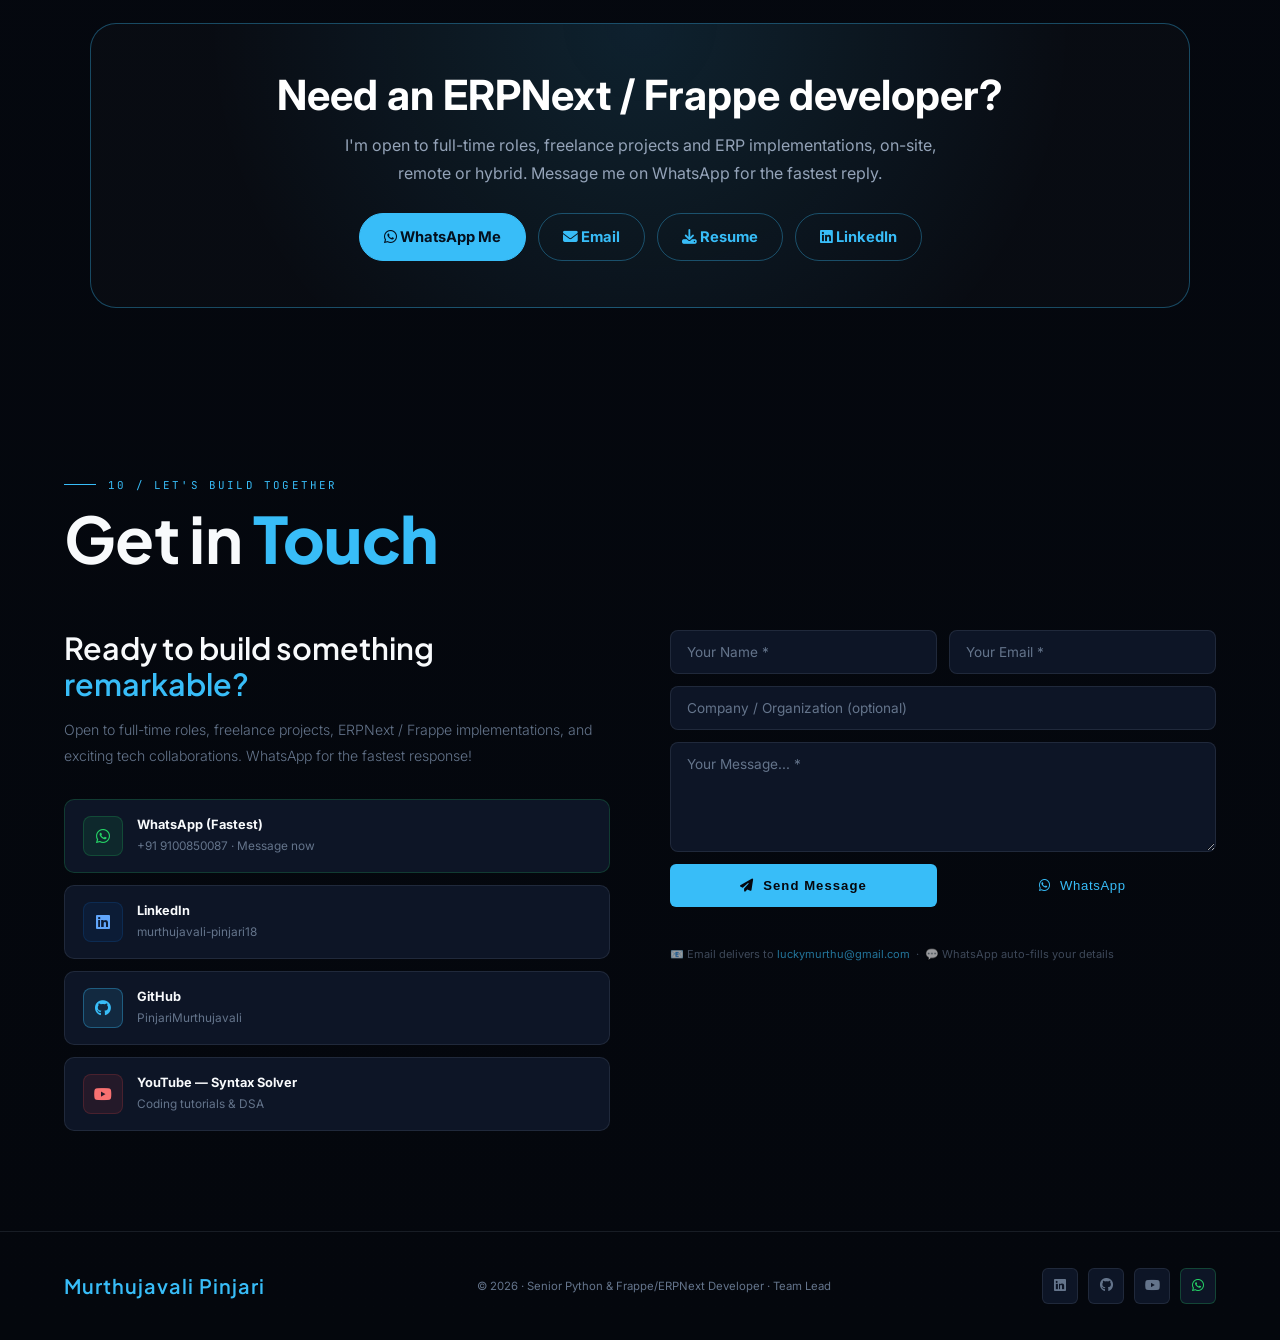
==== commit 7d31dca9: "Update index.html" ====
--- a/index.html
+++ b/index.html
@@ -4,6 +4,10 @@
     <!-- Basic Meta -->
     <meta charset="UTF-8">
     <meta name="viewport" content="width=device-width, initial-scale=1.0">
+    <meta name="theme-color" content="#0b1220">
+    <link rel="preconnect" href="https://fonts.googleapis.com">
+    <link rel="preconnect" href="https://fonts.gstatic.com" crossorigin>
+    <link rel="preconnect" href="https://cdnjs.cloudflare.com" crossorigin>
 
     <!-- SEO -->
     <title>Murthujavali Pinjari | Senior Python &amp; Frappe/ERPNext Developer · Team Lead</title>
@@ -20,7 +24,6 @@
 
     <!-- Google Search Console Verification -->
     <meta name="google-site-verification" content="AfAK3y3zXazuNcfP__qm8SesCT9amHMKV1pj7jLkKxU">
-    <meta name="google-site-verification" content="AfAK3y3zXazuNcfP__qm8SesCT9amHMKV1pj7jLkKxU" />
 
     <!-- Open Graph (Facebook, LinkedIn) -->
     <meta property="og:type" content="website">
@@ -28,12 +31,36 @@
     <meta property="og:description" content="Enterprise ERP systems, CRM platforms and integrations built on Python, Frappe and ERPNext — led and delivered by Murthujavali Pinjari at Brilliant Technologies.">
     <meta property="og:url" content="https://pinjarimurthujavali.github.io/Murthujavali-Pinjari-Portfolio/">
     <meta property="og:image" content="https://pinjarimurthujavali.github.io/Murthujavali-Pinjari-Portfolio/assets/img/profile.png">
+    <meta property="og:image:alt" content="Portrait of Murthujavali Pinjari, Senior Python & Frappe/ERPNext Developer">
 
     <!-- Twitter Card -->
     <meta name="twitter:card" content="summary_large_image">
     <meta name="twitter:title" content="Murthujavali Pinjari | Senior Python & Frappe/ERPNext Developer">
     <meta name="twitter:description" content="Senior Python & Frappe/ERPNext Developer and Team Lead — enterprise ERP systems, CRM platforms and integrations.">
     <meta name="twitter:image" content="https://pinjarimurthujavali.github.io/Murthujavali-Pinjari-Portfolio/assets/img/profile.png">
+    <meta name="twitter:image:alt" content="Portrait of Murthujavali Pinjari, Senior Python & Frappe/ERPNext Developer">
+
+    <!-- Structured data (helps Google show a rich result for your name) -->
+    <script type="application/ld+json">
+    {
+      "@context": "https://schema.org",
+      "@type": "Person",
+      "name": "Murthujavali Pinjari",
+      "alternateName": "Murthu",
+      "jobTitle": "Senior Python & Frappe/ERPNext Developer · Team Lead",
+      "worksFor": { "@type": "Organization", "name": "Brilliant Technologies" },
+      "url": "https://pinjarimurthujavali.github.io/Murthujavali-Pinjari-Portfolio/",
+      "image": "https://pinjarimurthujavali.github.io/Murthujavali-Pinjari-Portfolio/assets/img/profile.png",
+      "address": { "@type": "PostalAddress", "addressLocality": "Hyderabad", "addressRegion": "Telangana", "addressCountry": "IN" },
+      "alumniOf": "Santhiram Engineering College",
+      "knowsAbout": ["Frappe Framework", "ERPNext", "Python", "Django", "Frappe Cloud", "REST API integration"],
+      "sameAs": [
+        "https://www.linkedin.com/in/murthujavali-pinjari18/",
+        "https://github.com/PinjariMurthujavali",
+        "https://www.youtube.com/@Syntaxsolver-u5m"
+      ]
+    }
+    </script>
 
     <!-- Theme (applied before paint to avoid flash) -->
     <script>
@@ -52,14 +79,14 @@
     <link rel="stylesheet" href="https://cdnjs.cloudflare.com/ajax/libs/font-awesome/6.4.0/css/all.min.css">
 
     <!-- Google Analytics 4 -->
-    <!-- Replace G-XXXXXXXXXX with your real Measurement ID -->
-    <script async src="https://www.googletagmanager.com/gtag/js?id=G-XXXXXXXXXX"></script>
+    <!-- GA4 Measurement ID (same one configured in assets/js/firebase.js) -->
+    <script async src="https://www.googletagmanager.com/gtag/js?id=G-J2JYC707ET"></script>
     <script>
       window.dataLayer = window.dataLayer || [];
       function gtag(){dataLayer.push(arguments);}
       gtag('js', new Date());
 
-      gtag('config', 'G-XXXXXXXXXX');
+      gtag('config', 'G-J2JYC707ET');
     </script>
 
     <style>
@@ -946,9 +973,64 @@
   border: none; cursor: pointer; transition: all .2s;
 }
 .success-close:hover { background: #4fd4a6; transform: translateY(-2px); }
+
+/* ═══════ UPDATE: accessibility + highlights + show-more ═══════ */
+.skip-link { position:absolute; left:-999px; top:8px; z-index:10000; background:var(--gold); color:#04101e; padding:10px 16px; border-radius:8px; font-weight:700; text-decoration:none; }
+.skip-link:focus { left:12px; }
+a:focus-visible, button:focus-visible, input:focus-visible, textarea:focus-visible, select:focus-visible { outline:2px solid var(--gold); outline-offset:3px; }
+.hero-highlights { margin-top:28px; padding:16px 18px; border:1px solid var(--border-glow); border-radius:var(--radius); background:var(--gold-dim); max-width:620px; }
+.hero-highlights .hh-label { font-size:.67rem; letter-spacing:.14em; text-transform:uppercase; color:var(--text-muted); margin-bottom:10px; }
+.hero-highlights ul { list-style:none; margin:0; padding:0; display:grid; grid-template-columns:1fr 1fr; gap:8px 18px; }
+.hero-highlights li { font-size:.82rem; color:var(--text-sub); line-height:1.4; }
+.hero-highlights li strong { color:var(--gold); font-weight:700; }
+@media (max-width:560px){ .hero-highlights ul { grid-template-columns:1fr; } }
+.proj-more { text-align:center; margin-top:28px; }
+.proj-more button { cursor:pointer; padding:12px 26px; border-radius:999px; border:1px solid var(--border-glow); background:var(--gold-dim); color:var(--gold); font:600 .9rem 'Inter',sans-serif; transition:transform .2s, background .2s; }
+.proj-more button:hover { transform:translateY(-2px); }
+
+/* ═══════ WOW PACK ═══════ */
+.grad-text{background:linear-gradient(90deg,var(--gold),#a78bfa,var(--gold));background-size:200% auto;-webkit-background-clip:text;background-clip:text;color:transparent;animation:gshift 6s linear infinite}
+@keyframes gshift{to{background-position:200% center}}
+.marquee{overflow:hidden;border-block:1px solid var(--border);background:var(--gold-dim);padding:14px 0;position:relative;z-index:2}
+.marquee-track{display:flex;gap:44px;width:max-content;animation:mq 32s linear infinite;font:600 .85rem 'JetBrains Mono',monospace;letter-spacing:.08em;color:var(--text-sub);text-transform:uppercase}
+.marquee-track span:before{content:"◆";color:var(--gold);margin-right:44px}
+@keyframes mq{to{transform:translateX(-50%)}}
+.sec-lead{max-width:720px;color:var(--text-sub);line-height:1.7;margin:-6px 0 34px}
+.deliver-grid{display:grid;grid-template-columns:repeat(auto-fit,minmax(250px,1fr));gap:18px;margin-bottom:60px}
+.dcard{padding:26px;border:1px solid var(--border);border-radius:var(--radius);background:linear-gradient(160deg,var(--gold-dim),transparent);transition:transform .25s,border-color .25s}
+.dcard:hover{transform:translateY(-6px);border-color:var(--border-glow)}
+.dcard i{font-size:1.6rem;color:var(--gold);margin-bottom:14px}
+.dcard h3{font-size:1.05rem;margin:0 0 8px;color:#fff}.dcard p{margin:0;font-size:.88rem;line-height:1.65;color:var(--text-sub)}
+.case{display:grid;grid-template-columns:1.05fr 1fr;gap:34px;align-items:center;padding:30px;margin-bottom:28px;border:1px solid var(--border-glow);border-radius:calc(var(--radius)*1.4);background:rgba(255,255,255,.02);backdrop-filter:blur(8px)}
+.case.flip .case-vis{order:-1}
+.case-tag{font:600 .68rem 'JetBrains Mono',monospace;letter-spacing:.14em;color:var(--gold);text-transform:uppercase}
+.case h3{font-size:1.5rem;margin:8px 0 14px;color:#fff}
+.case dl{margin:0}.case dt{font-weight:700;color:var(--gold);font-size:.78rem;letter-spacing:.1em;text-transform:uppercase;margin-top:12px}
+.case dd{margin:4px 0 0;color:var(--text-sub);font-size:.9rem;line-height:1.65}
+.case-stats{display:flex;gap:22px;flex-wrap:wrap;margin-top:18px}
+.case-stats b{display:block;font-size:1.6rem;color:var(--gold)}.case-stats small{font-size:.66rem;letter-spacing:.1em;text-transform:uppercase;color:var(--text-muted)}
+.mock{border:1px solid var(--border-glow);border-radius:14px;background:#070d1a;padding:14px;box-shadow:0 20px 60px -20px var(--gold-dim)}
+.mock-bar{display:flex;gap:6px;margin-bottom:12px}.mock-bar i{width:9px;height:9px;border-radius:50%;background:#334155}
+.mock-cap{margin-top:10px;font-size:.66rem;color:var(--text-muted);text-align:center}
+.pipe{display:flex;gap:6px;margin-bottom:12px}.pipe div{flex:1;padding:9px 4px;text-align:center;font-size:.68rem;border-radius:8px;background:var(--gold-dim);color:var(--gold);border:1px solid var(--border-glow)}
+.rows div{display:flex;justify-content:space-between;align-items:center;padding:9px 11px;margin-bottom:6px;border-radius:8px;background:rgba(255,255,255,.04);font-size:.76rem;color:var(--text-sub)}
+.rows em{font-style:normal;color:#34d399;font-weight:700;font-size:.7rem}
+.bars{display:flex;align-items:flex-end;gap:7px;height:70px;margin-top:10px}.bars span{flex:1;border-radius:5px 5px 0 0;background:linear-gradient(var(--gold),transparent)}
+.hire-band{margin:70px auto;max-width:1100px;padding:46px 34px;text-align:center;border-radius:26px;border:1px solid var(--border-glow);background:radial-gradient(circle at 50% 0,var(--gold-dim),transparent 70%),rgba(255,255,255,.02)}
+.hire-band h2{font-size:clamp(1.7rem,4vw,2.6rem);margin:0 0 12px;color:#fff}.hire-band p{color:var(--text-sub);max-width:640px;margin:0 auto 26px;line-height:1.7}
+.hire-actions{display:flex;gap:12px;justify-content:center;flex-wrap:wrap}
+.hire-actions a{padding:14px 24px;border-radius:999px;font-weight:700;text-decoration:none;font-size:.92rem;border:1px solid var(--border-glow);color:var(--gold)}
+.hire-actions a.primary{background:var(--gold);color:#04101e;border-color:var(--gold)}
+.mobile-bar{display:none}
+@media(max-width:820px){.case{grid-template-columns:1fr;padding:20px}.case.flip .case-vis{order:0}
+.mobile-bar{display:flex;gap:8px;position:fixed;left:10px;right:10px;bottom:10px;z-index:900;padding:8px;border-radius:999px;background:rgba(7,13,26,.92);backdrop-filter:blur(12px);border:1px solid var(--border-glow)}
+.mobile-bar a{flex:1;text-align:center;padding:12px;border-radius:999px;font-weight:700;font-size:.85rem;text-decoration:none;color:var(--gold)}
+.mobile-bar a:first-child{background:var(--gold);color:#04101e}.wa-float{display:none}body{padding-bottom:74px}}
+@media(prefers-reduced-motion:reduce){.marquee-track,.grad-text{animation:none}}
 </style>
 </head>
 <body>
+<a class="skip-link" href="#about">Skip to content</a>
 <div class="ambient">
   <div class="amb-blob ab1"></div>
   <div class="amb-blob ab2"></div>
@@ -995,7 +1077,7 @@
 </div>
 
 <!-- WA FLOAT -->
-<a href="https://wa.me/919100850087?text=Hi%20Murthu!%20I%20saw%20your%20portfolio%20and%20want%20to%20connect." class="wa-float" target="_blank" aria-label="WhatsApp">
+<a href="https://wa.me/919100850087?text=Hi%20Murthu!%20I%20saw%20your%20portfolio%20and%20want%20to%20connect." class="wa-float" target="_blank" aria-label="WhatsApp" rel="noopener noreferrer">
   <i class="fab fa-whatsapp"></i>
   <span class="wa-tooltip">Message Murthu</span>
 </a>
@@ -1008,13 +1090,14 @@
     <li><a href="#about">About</a></li>
     <li><a href="#skills">Skills</a></li>
     <li><a href="#experience">Experience</a></li>
+    <li><a href="#case-studies">Case Studies</a></li>
     <li><a href="#projects">Projects</a></li>
     <li><a href="#certifications">Certs</a></li>
     <li><a href="#testimonials">Reviews</a></li>
     <li><a href="#contact">Contact</a></li>
-    <a href="https://wa.me/919100850087" target="_blank" class="nav-mobile-hire">Hire Me</a>
+    <a href="https://wa.me/919100850087" target="_blank" class="nav-mobile-hire" rel="noopener noreferrer">Hire Me</a>
   </ul>
-  <a href="https://wa.me/919100850087" target="_blank" class="nav-hire"><i class="fab fa-whatsapp"></i> Hire Me</a>
+  <a href="https://wa.me/919100850087" target="_blank" class="nav-hire" rel="noopener noreferrer"><i class="fab fa-whatsapp"></i> Hire Me</a>
   <button class="nav-toggle" id="navToggle" aria-label="Toggle menu" aria-expanded="false"><span></span><span></span><span></span></button>
 </nav>
 
@@ -1024,14 +1107,13 @@
     <div>
       <div class="hero-badge r">Frappe &middot; ERPNext &middot; Python</div>
       <div class="hero-avail r"><span class="avail-dot"></span>Available — Senior Python &amp; Frappe/ERPNext Developer</div>
-      <h1 class="hero-name r">I am MURTHU<br><span class="line2"></span></h1>
+      <h1 class="hero-name r">I am <span class="grad-text">MURTHU</span><br><span class="line2"></span></h1>
       <div class="hero-title-tag r">Senior Python &amp; Frappe/ERPNext Developer &nbsp;·&nbsp; Team Lead</div>
       <p class="hero-desc r">Building and delivering <strong>enterprise ERP applications</strong> at Brilliant Technologies. I design custom Frappe/ERPNext systems, integrations and dashboards, deploy on Frappe Cloud, and lead a team through code review and delivery — with Django and WordPress alongside for full-stack needs.</p>
       <div class="hero-actions r">
-        <a href="https://wa.me/919100850087?text=Hi%20Murthu!%20I'd%20like%20to%20hire%20you." target="_blank" class="btn-gold"><i class="fab fa-whatsapp"></i> WhatsApp Me</a>
+        <a href="https://wa.me/919100850087?text=Hi%20Murthu!%20I'd%20like%20to%20hire%20you." target="_blank" class="btn-gold" rel="noopener noreferrer"><i class="fab fa-whatsapp"></i> WhatsApp Me</a>
         <a href="Murthujavali_Pinjari_ERPNext_Frappe.pdf" download class="btn-outline-w"><i class="fas fa-download"></i> Download Resume</a>
         <a href="#projects" class="btn-ghost"><i class="fas fa-layer-group"></i> View Work</a>
-        <a href="#contact" class="btn-outline-w"><i class="fas fa-paper-plane"></i> Contact</a>
       </div>
       <div class="hero-metrics r">
         <div class="metric"><div class="metric-num">21+</div><div class="metric-label">Projects Built</div></div>
@@ -1039,11 +1121,20 @@
         <div class="metric"><div class="metric-num">11+</div><div class="metric-label">Certifications</div></div>
         <div class="metric"><div class="metric-num">2nd</div><div class="metric-label">SIH 2023 Prize</div></div>
       </div>
+      <div class="hero-highlights r">
+        <div class="hh-label">Impact at a glance</div>
+        <ul>
+          <li><strong>7 rule types</strong> of HR attendance logic automated</li>
+          <li><strong>39,000+ biometric logs</strong> synced for 75 employees</li>
+          <li><strong>Lead → Renewal</strong> in one CRM (BCRM), built solo</li>
+          <li><strong>Razorpay + Tally</strong> integrations into ERPNext</li>
+        </ul>
+      </div>
     </div>
     <div class="r">
       <div class="hero-photo-card">
         <div class="hero-photo-placeholder">
-          <img src="Murthu_Pro.png" alt="Murthujavali Pinjari" onerror="this.parentElement.innerHTML='<i class=\'fas fa-user\' style=\'font-size:6rem;color:#38bdf8;opacity:.15\'></i>'">
+          <img src="Murthu_Pro.webp" width="800" height="800" fetchpriority="high" decoding="async" alt="Portrait of Murthujavali Pinjari, Senior Python & Frappe/ERPNext Developer" onerror="this.parentElement.innerHTML='<i class=\'fas fa-user\' style=\'font-size:6rem;color:#38bdf8;opacity:.15\'></i>'">
         </div>
         <div class="photo-overlay-grad"></div>
         <div class="photo-chip">● Open to Opportunities</div>
@@ -1053,6 +1144,7 @@
     </div>
   </div>
 </section>
+<div class="marquee" aria-hidden="true"><div class="marquee-track"><span>Frappe</span><span>ERPNext</span><span>Python</span><span>Frappe Cloud</span><span>REST APIs</span><span>Custom DocTypes</span><span>Django</span><span>MariaDB</span><span>Razorpay</span><span>Tally</span><span>Biometric Sync</span><span>Team Leadership</span><span>Frappe</span><span>ERPNext</span><span>Python</span><span>Frappe Cloud</span><span>REST APIs</span><span>Custom DocTypes</span><span>Django</span><span>MariaDB</span><span>Razorpay</span><span>Tally</span><span>Biometric Sync</span><span>Team Leadership</span></div></div>
 <div class="divider"></div>
 
 <!-- ═══════ ABOUT ═══════ -->
@@ -1070,13 +1162,13 @@
             <span class="atag">⭐ Team Leader</span><span class="atag">⚙️ Frappe / ERPNext</span><span class="atag">☁️ Frappe Cloud</span><span class="atag">🐍 Python Developer</span><span class="atag">🌐 Full Stack</span><span class="atag">📦 WordPress</span><span class="atag">🏥 Hospital ERP</span><span class="atag">🤖 CRM &amp; Automation</span><span class="atag">🎬 YouTube Creator</span><span class="atag">🏆 SIH 2023 Winner</span>
           </div>
           <div class="about-socials r" style="margin-top:28px">
-            <a href="https://www.linkedin.com/in/murthujavali-pinjari18/" target="_blank" class="soc-btn primary"><i class="fab fa-linkedin"></i> LinkedIn</a>
-            <a href="https://github.com/PinjariMurthujavali" target="_blank" class="soc-btn"><i class="fab fa-github"></i> GitHub</a>
-            <a href="https://www.youtube.com/@Syntaxsolver-u5m" target="_blank" class="soc-btn youtube"><i class="fab fa-youtube"></i> YouTube</a>
+            <a href="https://www.linkedin.com/in/murthujavali-pinjari18/" target="_blank" class="soc-btn primary" rel="noopener noreferrer"><i class="fab fa-linkedin"></i> LinkedIn</a>
+            <a href="https://github.com/PinjariMurthujavali" target="_blank" class="soc-btn" rel="noopener noreferrer"><i class="fab fa-github"></i> GitHub</a>
+            <a href="https://www.youtube.com/@Syntaxsolver-u5m" target="_blank" class="soc-btn youtube" rel="noopener noreferrer"><i class="fab fa-youtube"></i> YouTube</a>
           </div>
           <div class="r" style="margin-top:32px">
             <div class="ib-label" style="margin-bottom:14px">GitHub Activity</div>
-            <a href="https://github.com/PinjariMurthujavali" target="_blank" style="display:block">
+            <a href="https://github.com/PinjariMurthujavali" target="_blank" style="display:block" rel="noopener noreferrer">
               <img src="https://ghchart.rshah.org/38bdf8/PinjariMurthujavali" alt="Murthu's GitHub contribution graph" style="width:100%;border-radius:var(--radius);border:1px solid var(--border)" loading="lazy">
             </a>
           </div>
@@ -1258,6 +1350,56 @@
 <div class="divider"></div>
 
 <!-- ═══════ PROJECTS ═══════ -->
+<section id="case-studies">
+  <div class="sec-inner">
+    <p class="sec-eyebrow r">What I Deliver</p>
+    <h2 class="sec-title r">Why teams <em>hire me</em></h2>
+    <p class="sec-lead r">I don't just write scripts. I own ERP features end to end, from the business problem to production on Frappe Cloud, and I help the team ship with me.</p>
+    <div class="deliver-grid">
+      <div class="dcard r"><i class="fas fa-cubes"></i><h3>Custom ERP systems</h3><p>Custom DocTypes, server and client scripts, workflows and dashboards on Frappe and ERPNext, deployed on Frappe Cloud.</p></div>
+      <div class="dcard r"><i class="fas fa-plug"></i><h3>Integrations and automation</h3><p>Razorpay payments, ERPNext to Tally sync, ZKTeco biometric devices, GPS features and scheduled jobs.</p></div>
+      <div class="dcard r"><i class="fas fa-people-group"></i><h3>Lead and deliver</h3><p>Code reviews, release management and mentoring junior developers, so the whole team ships faster.</p></div>
+    </div>
+    <p class="sec-eyebrow r">Case Studies</p>
+    <h2 class="sec-title r">Problem → Build → <em>Result</em></h2>
+
+    <article class="case r">
+      <div>
+        <div class="case-tag">Case study 01 · Internal CRM</div>
+        <h3>BCRM: one system from lead to renewal</h3>
+        <dl>
+          <dt>Problem</dt><dd>Sales, field visits and renewals lived in separate places, so nobody had one view of a customer.</dd>
+          <dt>What I built</dt><dd>A Frappe CRM covering Lead → Opportunity → Customer → AMC/renewal, with GPS check-in/out, Customer 360 dashboards, a smart activity timeline across 7+ doctypes and a "Nearby Clients" locator.</dd>
+          <dt>Result</dt><dd>It is now the team's single system of record from lead to renewal. I designed and built it solo.</dd>
+        </dl>
+        <div class="case-stats"><div><b>7+</b><small>doctypes on one timeline</small></div><div><b>1</b><small>system of record</small></div></div>
+      </div>
+      <div class="case-vis"><div class="mock"><div class="mock-bar"><i></i><i></i><i></i></div>
+        <div class="pipe"><div>Lead</div><div>Opportunity</div><div>Customer</div><div>AMC</div></div>
+        <div class="rows"><div>Customer 360 · Quotations<em>LIVE</em></div><div>Nearby Clients · GPS match<em>LIVE</em></div><div>Employee check-in · Road distance<em>LIVE</em></div></div>
+        <div class="mock-cap">Illustrative UI, real client data is private</div></div></div>
+    </article>
+
+    <article class="case flip r">
+      <div>
+        <div class="case-tag">Case study 02 · HR automation</div>
+        <h3>Attendance and payroll rules, automated</h3>
+        <dl>
+          <dt>Problem</dt><dd>Attendance remarks and payroll deductions depended on manual checking of biometric punches.</dd>
+          <dt>What I built</dt><dd>A rules engine (grace period, late entry, early exit, missing punch, weekly off, holiday, sandwich rule) on a 5-minute scheduler, plus Python middleware syncing a ZKTeco device to Frappe Cloud with SQLite deduplication.</dd>
+          <dt>Result</dt><dd>Attendance and payroll rules run automatically company-wide, feeding Salary Slip deductions and bonuses.</dd>
+        </dl>
+        <div class="case-stats"><div><b>7</b><small>rule types</small></div><div><b>39,000+</b><small>logs synced</small></div><div><b>75</b><small>employees</small></div><div><b>5 min</b><small>scheduler</small></div></div>
+      </div>
+      <div class="case-vis"><div class="mock"><div class="mock-bar"><i></i><i></i><i></i></div>
+        <div class="rows"><div>Late entry · grace period<em>AUTO</em></div><div>Missing punch · flagged<em>AUTO</em></div><div>Sandwich rule · weekly off<em>AUTO</em></div></div>
+        <div class="bars"><span style="height:45%"></span><span style="height:70%"></span><span style="height:55%"></span><span style="height:90%"></span><span style="height:65%"></span><span style="height:80%"></span></div>
+        <div class="mock-cap">Illustrative UI, real client data is private</div></div></div>
+    </article>
+  </div>
+</section>
+<div class="divider"></div>
+
 <section id="projects">
   <div class="sec-inner">
     <p class="sec-eyebrow r">05 / What I've Built</p>
@@ -1352,7 +1494,7 @@
           <div class="proj-title">Portfolio Website</div>
           <div class="proj-desc">Personal portfolio with animations, timeline experience, project showcases and contact form built with HTML, CSS & JS.</div>
           <div class="proj-tech"><span class="p-tech">HTML</span><span class="p-tech">CSS</span><span class="p-tech">JavaScript</span></div>
-          <div class="proj-links"><a href="https://pinjarimurthujavali.github.io/Portfolio_website/" target="_blank" class="pl pl-demo"><i class="fas fa-external-link-alt"></i> Live</a><a href="https://github.com/PinjariMurthujavali/Portfolio_website" target="_blank" class="pl pl-gh"><i class="fab fa-github"></i> GitHub</a></div>
+          <div class="proj-links"><a href="https://pinjarimurthujavali.github.io/Portfolio_website/" target="_blank" class="pl pl-demo" rel="noopener noreferrer"><i class="fas fa-external-link-alt"></i> Live</a><a href="https://github.com/PinjariMurthujavali/Portfolio_website" target="_blank" class="pl pl-gh" rel="noopener noreferrer"><i class="fab fa-github"></i> GitHub</a></div>
         </div>
       </div>
       <div class="proj-card r" data-cat="web">
@@ -1361,7 +1503,7 @@
           <div class="proj-title">Tech Women Empowerment</div>
           <div class="proj-desc">A web platform empowering girls through interactive learning and technology-driven education with mentorship pathways.</div>
           <div class="proj-tech"><span class="p-tech">HTML</span><span class="p-tech">CSS</span><span class="p-tech">JavaScript</span></div>
-          <div class="proj-links"><a href="https://pinjarimurthujavali.github.io/Tech-For-Girl---Empower-Learn/" target="_blank" class="pl pl-demo"><i class="fas fa-external-link-alt"></i> Live</a><a href="https://github.com/PinjariMurthujavali/Tech-For-Girl---Empower-Learn" target="_blank" class="pl pl-gh"><i class="fab fa-github"></i> GitHub</a></div>
+          <div class="proj-links"><a href="https://pinjarimurthujavali.github.io/Tech-For-Girl---Empower-Learn/" target="_blank" class="pl pl-demo" rel="noopener noreferrer"><i class="fas fa-external-link-alt"></i> Live</a><a href="https://github.com/PinjariMurthujavali/Tech-For-Girl---Empower-Learn" target="_blank" class="pl pl-gh" rel="noopener noreferrer"><i class="fab fa-github"></i> GitHub</a></div>
         </div>
       </div>
       <div class="proj-card r" data-cat="web">
@@ -1370,7 +1512,7 @@
           <div class="proj-title">Weather Dashboard</div>
           <div class="proj-desc">Dynamic weather dashboard with real-time forecasts, location-based updates, and beautiful data visualizations.</div>
           <div class="proj-tech"><span class="p-tech">HTML</span><span class="p-tech">CSS</span><span class="p-tech">JavaScript</span><span class="p-tech">Weather API</span></div>
-          <div class="proj-links"><a href="https://pinjarimurthujavali.github.io/Project-23---Weather-Dashboard/" target="_blank" class="pl pl-demo"><i class="fas fa-external-link-alt"></i> Live</a><a href="https://github.com/PinjariMurthujavali/Project-23---Weather-Dashboard/" target="_blank" class="pl pl-gh"><i class="fab fa-github"></i> GitHub</a></div>
+          <div class="proj-links"><a href="https://pinjarimurthujavali.github.io/Project-23---Weather-Dashboard/" target="_blank" class="pl pl-demo" rel="noopener noreferrer"><i class="fas fa-external-link-alt"></i> Live</a><a href="https://github.com/PinjariMurthujavali/Project-23---Weather-Dashboard/" target="_blank" class="pl pl-gh" rel="noopener noreferrer"><i class="fab fa-github"></i> GitHub</a></div>
         </div>
       </div>
       <div class="proj-card r" data-cat="web">
@@ -1379,7 +1521,7 @@
           <div class="proj-title">Interactive Quiz Game</div>
           <div class="proj-desc">Fun interactive quiz game with instant score calculation, timer, and multiple difficulty levels.</div>
           <div class="proj-tech"><span class="p-tech">HTML</span><span class="p-tech">CSS</span><span class="p-tech">JavaScript</span></div>
-          <div class="proj-links"><a href="https://pinjarimurthujavali.github.io/Project-1---Quiz-Game/" target="_blank" class="pl pl-demo"><i class="fas fa-external-link-alt"></i> Live</a><a href="https://github.com/PinjariMurthujavali/Project-1---Quiz-Game" target="_blank" class="pl pl-gh"><i class="fab fa-github"></i> GitHub</a></div>
+          <div class="proj-links"><a href="https://pinjarimurthujavali.github.io/Project-1---Quiz-Game/" target="_blank" class="pl pl-demo" rel="noopener noreferrer"><i class="fas fa-external-link-alt"></i> Live</a><a href="https://github.com/PinjariMurthujavali/Project-1---Quiz-Game" target="_blank" class="pl pl-gh" rel="noopener noreferrer"><i class="fab fa-github"></i> GitHub</a></div>
         </div>
       </div>
       <div class="proj-card r" data-cat="web">
@@ -1388,7 +1530,7 @@
           <div class="proj-title">Speech-to-Text Reader</div>
           <div class="proj-desc">Web app converting spoken words to text instantly using Web Speech API with multilingual support.</div>
           <div class="proj-tech"><span class="p-tech">HTML</span><span class="p-tech">CSS</span><span class="p-tech">JavaScript</span><span class="p-tech">Web Speech API</span></div>
-          <div class="proj-links"><a href="https://pinjarimurthujavali.github.io/Project-24-Speech-text-reader/" target="_blank" class="pl pl-demo"><i class="fas fa-external-link-alt"></i> Live</a><a href="https://github.com/PinjariMurthujavali/Project-24-Speech-text-reader" target="_blank" class="pl pl-gh"><i class="fab fa-github"></i> GitHub</a></div>
+          <div class="proj-links"><a href="https://pinjarimurthujavali.github.io/Project-24-Speech-text-reader/" target="_blank" class="pl pl-demo" rel="noopener noreferrer"><i class="fas fa-external-link-alt"></i> Live</a><a href="https://github.com/PinjariMurthujavali/Project-24-Speech-text-reader" target="_blank" class="pl pl-gh" rel="noopener noreferrer"><i class="fab fa-github"></i> GitHub</a></div>
         </div>
       </div>
       <div class="proj-card r" data-cat="web">
@@ -1397,7 +1539,7 @@
           <div class="proj-title">QR Code Generator</div>
           <div class="proj-desc">Instantly generate custom QR codes from any text or URL with download options and custom colors.</div>
           <div class="proj-tech"><span class="p-tech">HTML</span><span class="p-tech">CSS</span><span class="p-tech">JavaScript</span></div>
-          <div class="proj-links"><a href="https://github.com/PinjariMurthujavali/PROJECT-2-QR-CODE-GENERATOR" target="_blank" class="pl pl-gh"><i class="fab fa-github"></i> GitHub</a></div>
+          <div class="proj-links"><a href="https://github.com/PinjariMurthujavali/PROJECT-2-QR-CODE-GENERATOR" target="_blank" class="pl pl-gh" rel="noopener noreferrer"><i class="fab fa-github"></i> GitHub</a></div>
         </div>
       </div>
       <div class="proj-card r" data-cat="web">
@@ -1463,6 +1605,7 @@
         </div>
       </div>
     </div>
+    <div class="proj-more" id="projMoreWrap"><button id="projMore" type="button" aria-expanded="false" onclick="toggleMoreProjects()">Show more projects</button></div>
   </div>
 </section>
 <div class="divider"></div>
@@ -1482,7 +1625,7 @@
           <p style="color:var(--text-sub); font-size:.92rem; margin-top:4px; max-width:480px">Coding tutorials and walkthroughs — making development concepts simple and practical for everyone.</p>
         </div>
       </div>
-      <a href="https://www.youtube.com/@Syntaxsolver-u5m" target="_blank" class="btn-gold" style="white-space:nowrap"><i class="fab fa-youtube"></i> Visit Channel</a>
+      <a href="https://www.youtube.com/@Syntaxsolver-u5m" target="_blank" class="btn-gold" style="white-space:nowrap" rel="noopener noreferrer"><i class="fab fa-youtube"></i> Visit Channel</a>
     </div>
     <div class="r yt-video-grid" style="margin-top:24px; display:grid; grid-template-columns:1fr 1fr; gap:16px">
       <div style="border-radius:var(--radius); overflow:hidden; border:1px solid var(--border)">
@@ -1502,17 +1645,17 @@
     <p class="sec-eyebrow r">07 / Credentials</p>
     <h2 class="sec-title r">My <em>Certifications</em></h2>
     <div class="cert-grid">
-      <div class="cert-card r"><div class="cert-body"><div class="cert-icon ci-g"><i class="fas fa-cogs"></i></div><div class="cert-info"><h4>Frappe & ERPNext Developer</h4><p>Brilliant Technologies</p></div></div><div class="cert-footer"><span class="cert-yr">2025</span><a href="https://www.linkedin.com/in/murthujavali-pinjari18/details/certifications/" target="_blank" class="cert-link"><i class="fas fa-arrow-up-right-from-square"></i> View</a></div></div>
-      <div class="cert-card r"><div class="cert-body"><div class="cert-icon ci-b"><i class="fas fa-code"></i></div><div class="cert-info"><h4>Software Developer Certification</h4><p>Institute of Software Excellence</p></div></div><div class="cert-footer"><span class="cert-yr">2025</span><a href="https://www.linkedin.com/in/murthujavali-pinjari18/details/certifications/" target="_blank" class="cert-link"><i class="fas fa-arrow-up-right-from-square"></i> View</a></div></div>
-      <div class="cert-card r"><div class="cert-body"><div class="cert-icon ci-g"><i class="fab fa-wordpress"></i></div><div class="cert-info"><h4>WordPress Developer</h4><p>Vsplash Techlabs Pvt. Ltd.</p></div></div><div class="cert-footer"><span class="cert-yr">2025</span><a href="https://www.linkedin.com/in/murthujavali-pinjari18/details/certifications/" target="_blank" class="cert-link"><i class="fas fa-arrow-up-right-from-square"></i> View</a></div></div>
-      <div class="cert-card r"><div class="cert-body"><div class="cert-icon ci-b"><i class="fas fa-shopping-cart"></i></div><div class="cert-info"><h4>WooCommerce Developer</h4><p>Vsplash Techlabs Pvt. Ltd.</p></div></div><div class="cert-footer"><span class="cert-yr">2025</span><a href="https://www.linkedin.com/in/murthujavali-pinjari18/details/certifications/" target="_blank" class="cert-link"><i class="fas fa-arrow-up-right-from-square"></i> View</a></div></div>
-      <div class="cert-card r"><div class="cert-body"><div class="cert-icon ci-b"><i class="fas fa-tools"></i></div><div class="cert-info"><h4>Beaver Builder Certification</h4><p>Vsplash Techlabs Pvt. Ltd.</p></div></div><div class="cert-footer"><span class="cert-yr">2025</span><a href="https://www.linkedin.com/in/murthujavali-pinjari18/details/certifications/" target="_blank" class="cert-link"><i class="fas fa-arrow-up-right-from-square"></i> View</a></div></div>
-      <div class="cert-card r"><div class="cert-body"><div class="cert-icon ci-g"><i class="fab fa-python"></i></div><div class="cert-info"><h4>Python Full Stack Developer</h4><p>Durga Software Solutions, Hyderabad</p></div></div><div class="cert-footer"><span class="cert-yr">2024</span><a href="https://www.linkedin.com/in/murthujavali-pinjari18/details/certifications/" target="_blank" class="cert-link"><i class="fas fa-arrow-up-right-from-square"></i> View</a></div></div>
-      <div class="cert-card r"><div class="cert-body"><div class="cert-icon ci-gr"><i class="fas fa-globe"></i></div><div class="cert-info"><h4>Web Development Certification</h4><p>American Indian Foundation (S&P GLOBAL)</p></div></div><div class="cert-footer"><span class="cert-yr">2023</span><a href="https://www.linkedin.com/in/murthujavali-pinjari18/details/certifications/" target="_blank" class="cert-link"><i class="fas fa-arrow-up-right-from-square"></i> View</a></div></div>
-      <div class="cert-card r"><div class="cert-body"><div class="cert-icon ci-b"><i class="fas fa-briefcase"></i></div><div class="cert-info"><h4>TCS iON Career Edge</h4><p>Communication & Soft Skills</p></div></div><div class="cert-footer"><span class="cert-yr">2023</span><a href="https://www.linkedin.com/in/murthujavali-pinjari18/details/certifications/" target="_blank" class="cert-link"><i class="fas fa-arrow-up-right-from-square"></i> View</a></div></div>
-      <div class="cert-card r"><div class="cert-body"><div class="cert-icon ci-g"><i class="fas fa-database"></i></div><div class="cert-info"><h4>SQL Fundamentals</h4><p>HackerRank</p></div></div><div class="cert-footer"><span class="cert-yr">2022</span><a href="https://www.linkedin.com/in/murthujavali-pinjari18/details/certifications/" target="_blank" class="cert-link"><i class="fas fa-arrow-up-right-from-square"></i> View</a></div></div>
-      <div class="cert-card r"><div class="cert-body"><div class="cert-icon ci-b"><i class="fab fa-java"></i></div><div class="cert-info"><h4>Java Certification</h4><p>SoloLearn</p></div></div><div class="cert-footer"><span class="cert-yr">2022</span><a href="https://www.linkedin.com/in/murthujavali-pinjari18/details/certifications/" target="_blank" class="cert-link"><i class="fas fa-arrow-up-right-from-square"></i> View</a></div></div>
-      <div class="cert-card r"><div class="cert-body"><div class="cert-icon ci-gr"><i class="fas fa-leaf"></i></div><div class="cert-info"><h4>Python Data Structures</h4><p>SoloLearn</p></div></div><div class="cert-footer"><span class="cert-yr">2021</span><a href="https://www.linkedin.com/in/murthujavali-pinjari18/details/certifications/" target="_blank" class="cert-link"><i class="fas fa-arrow-up-right-from-square"></i> View</a></div></div>
+      <div class="cert-card r"><div class="cert-body"><div class="cert-icon ci-g"><i class="fas fa-cogs"></i></div><div class="cert-info"><h4>Frappe & ERPNext Developer</h4><p>Brilliant Technologies</p></div></div><div class="cert-footer"><span class="cert-yr">2025</span><a href="https://www.linkedin.com/in/murthujavali-pinjari18/details/certifications/" target="_blank" class="cert-link" rel="noopener noreferrer"><i class="fas fa-arrow-up-right-from-square"></i> View</a></div></div>
+      <div class="cert-card r"><div class="cert-body"><div class="cert-icon ci-b"><i class="fas fa-code"></i></div><div class="cert-info"><h4>Software Developer Certification</h4><p>Institute of Software Excellence</p></div></div><div class="cert-footer"><span class="cert-yr">2025</span><a href="https://www.linkedin.com/in/murthujavali-pinjari18/details/certifications/" target="_blank" class="cert-link" rel="noopener noreferrer"><i class="fas fa-arrow-up-right-from-square"></i> View</a></div></div>
+      <div class="cert-card r"><div class="cert-body"><div class="cert-icon ci-g"><i class="fab fa-wordpress"></i></div><div class="cert-info"><h4>WordPress Developer</h4><p>Vsplash Techlabs Pvt. Ltd.</p></div></div><div class="cert-footer"><span class="cert-yr">2025</span><a href="https://www.linkedin.com/in/murthujavali-pinjari18/details/certifications/" target="_blank" class="cert-link" rel="noopener noreferrer"><i class="fas fa-arrow-up-right-from-square"></i> View</a></div></div>
+      <div class="cert-card r"><div class="cert-body"><div class="cert-icon ci-b"><i class="fas fa-shopping-cart"></i></div><div class="cert-info"><h4>WooCommerce Developer</h4><p>Vsplash Techlabs Pvt. Ltd.</p></div></div><div class="cert-footer"><span class="cert-yr">2025</span><a href="https://www.linkedin.com/in/murthujavali-pinjari18/details/certifications/" target="_blank" class="cert-link" rel="noopener noreferrer"><i class="fas fa-arrow-up-right-from-square"></i> View</a></div></div>
+      <div class="cert-card r"><div class="cert-body"><div class="cert-icon ci-b"><i class="fas fa-tools"></i></div><div class="cert-info"><h4>Beaver Builder Certification</h4><p>Vsplash Techlabs Pvt. Ltd.</p></div></div><div class="cert-footer"><span class="cert-yr">2025</span><a href="https://www.linkedin.com/in/murthujavali-pinjari18/details/certifications/" target="_blank" class="cert-link" rel="noopener noreferrer"><i class="fas fa-arrow-up-right-from-square"></i> View</a></div></div>
+      <div class="cert-card r"><div class="cert-body"><div class="cert-icon ci-g"><i class="fab fa-python"></i></div><div class="cert-info"><h4>Python Full Stack Developer</h4><p>Durga Software Solutions, Hyderabad</p></div></div><div class="cert-footer"><span class="cert-yr">2024</span><a href="https://www.linkedin.com/in/murthujavali-pinjari18/details/certifications/" target="_blank" class="cert-link" rel="noopener noreferrer"><i class="fas fa-arrow-up-right-from-square"></i> View</a></div></div>
+      <div class="cert-card r"><div class="cert-body"><div class="cert-icon ci-gr"><i class="fas fa-globe"></i></div><div class="cert-info"><h4>Web Development Certification</h4><p>American Indian Foundation (S&P GLOBAL)</p></div></div><div class="cert-footer"><span class="cert-yr">2023</span><a href="https://www.linkedin.com/in/murthujavali-pinjari18/details/certifications/" target="_blank" class="cert-link" rel="noopener noreferrer"><i class="fas fa-arrow-up-right-from-square"></i> View</a></div></div>
+      <div class="cert-card r"><div class="cert-body"><div class="cert-icon ci-b"><i class="fas fa-briefcase"></i></div><div class="cert-info"><h4>TCS iON Career Edge</h4><p>Communication & Soft Skills</p></div></div><div class="cert-footer"><span class="cert-yr">2023</span><a href="https://www.linkedin.com/in/murthujavali-pinjari18/details/certifications/" target="_blank" class="cert-link" rel="noopener noreferrer"><i class="fas fa-arrow-up-right-from-square"></i> View</a></div></div>
+      <div class="cert-card r"><div class="cert-body"><div class="cert-icon ci-g"><i class="fas fa-database"></i></div><div class="cert-info"><h4>SQL Fundamentals</h4><p>HackerRank</p></div></div><div class="cert-footer"><span class="cert-yr">2022</span><a href="https://www.linkedin.com/in/murthujavali-pinjari18/details/certifications/" target="_blank" class="cert-link" rel="noopener noreferrer"><i class="fas fa-arrow-up-right-from-square"></i> View</a></div></div>
+      <div class="cert-card r"><div class="cert-body"><div class="cert-icon ci-b"><i class="fab fa-java"></i></div><div class="cert-info"><h4>Java Certification</h4><p>SoloLearn</p></div></div><div class="cert-footer"><span class="cert-yr">2022</span><a href="https://www.linkedin.com/in/murthujavali-pinjari18/details/certifications/" target="_blank" class="cert-link" rel="noopener noreferrer"><i class="fas fa-arrow-up-right-from-square"></i> View</a></div></div>
+      <div class="cert-card r"><div class="cert-body"><div class="cert-icon ci-gr"><i class="fas fa-leaf"></i></div><div class="cert-info"><h4>Python Data Structures</h4><p>SoloLearn</p></div></div><div class="cert-footer"><span class="cert-yr">2021</span><a href="https://www.linkedin.com/in/murthujavali-pinjari18/details/certifications/" target="_blank" class="cert-link" rel="noopener noreferrer"><i class="fas fa-arrow-up-right-from-square"></i> View</a></div></div>
     </div> 
   </div>
 </section>
@@ -1621,13 +1764,24 @@
         <div class="loc-c"><div class="loc-ic"><i class="fas fa-building"></i></div><div class="loc-text"><h4>Currently Working At</h4><p>Brilliant Technologies, Hyderabad, Telangana</p></div></div>
         <div class="loc-c"><div class="loc-ic"><i class="fas fa-home"></i></div><div class="loc-text"><h4>Hometown</h4><p>Nandyal District, Andhra Pradesh, India 🇮🇳</p></div></div>
         <div class="loc-c"><div class="loc-ic"><i class="fas fa-map-marker-alt"></i></div><div class="loc-text"><h4>Open to Work</h4><p>On-site · Remote · Hybrid<br>India & International Roles</p></div></div>
-        <div class="loc-c"><div class="loc-ic"><i class="fas fa-phone-alt"></i></div><div class="loc-text"><h4>Direct Contact</h4><a href="https://wa.me/919100850087" target="_blank">+91 9100850087 (WhatsApp)</a></div></div>
+        <div class="loc-c"><div class="loc-ic"><i class="fas fa-phone-alt"></i></div><div class="loc-text"><h4>Direct Contact</h4><a href="https://wa.me/919100850087" target="_blank" rel="noopener noreferrer">+91 9100850087 (WhatsApp)</a></div></div>
       </div>
     </div>
   </div>
 </section>
 <div class="divider"></div>
 <!-- ═══════ CONTACT ═══════ -->
+<div class="hire-band r">
+  <h2>Need an ERPNext / Frappe developer?</h2>
+  <p>I'm open to full-time roles, freelance projects and ERP implementations, on-site, remote or hybrid. Message me on WhatsApp for the fastest reply.</p>
+  <div class="hire-actions">
+    <a class="primary" href="https://wa.me/919100850087?text=Hi%20Murthu!%20I%27d%20like%20to%20hire%20you." target="_blank" rel="noopener noreferrer"><i class="fab fa-whatsapp"></i> WhatsApp Me</a>
+    <a href="mailto:luckymurthu@gmail.com"><i class="fas fa-envelope"></i> Email</a>
+    <a href="Murthujavali_Pinjari_ERPNext_Frappe.pdf" download><i class="fas fa-download"></i> Resume</a>
+    <a href="https://www.linkedin.com/in/murthujavali-pinjari18/" target="_blank" rel="noopener noreferrer"><i class="fab fa-linkedin"></i> LinkedIn</a>
+  </div>
+</div>
+
 <section id="contact">
   <div class="sec-inner">
     <p class="sec-eyebrow r">10 / Let's Build Together</p>
@@ -1647,7 +1801,7 @@
         </div>
 
         <div class="contact-methods">
-          <a href="https://wa.me/919100850087?text=Hi%20Murthu!%20I%20saw%20your%20portfolio%20and%20want%20to%20connect." target="_blank" class="cm wa">
+          <a href="https://wa.me/919100850087?text=Hi%20Murthu!%20I%20saw%20your%20portfolio%20and%20want%20to%20connect." target="_blank" class="cm wa" rel="noopener noreferrer">
             <div class="cm-ic ic-gr"><i class="fab fa-whatsapp"></i></div>
             <div class="cm-info">
               <strong>WhatsApp (Fastest)</strong>
@@ -1655,7 +1809,7 @@
             </div>
           </a>
 
-          <a href="https://www.linkedin.com/in/murthujavali-pinjari18/" target="_blank" class="cm">
+          <a href="https://www.linkedin.com/in/murthujavali-pinjari18/" target="_blank" class="cm" rel="noopener noreferrer">
             <div class="cm-ic ic-bl"><i class="fab fa-linkedin"></i></div>
             <div class="cm-info">
               <strong>LinkedIn</strong>
@@ -1663,7 +1817,7 @@
             </div>
           </a>
 
-          <a href="https://github.com/PinjariMurthujavali" target="_blank" class="cm">
+          <a href="https://github.com/PinjariMurthujavali" target="_blank" class="cm" rel="noopener noreferrer">
             <div class="cm-ic ic-pr"><i class="fab fa-github"></i></div>
             <div class="cm-info">
               <strong>GitHub</strong>
@@ -1671,7 +1825,7 @@
             </div>
           </a>
 
-          <a href="https://www.youtube.com/@Syntaxsolver-u5m" target="_blank" class="cm">
+          <a href="https://www.youtube.com/@Syntaxsolver-u5m" target="_blank" class="cm" rel="noopener noreferrer">
             <div class="cm-ic ic-rd"><i class="fab fa-youtube"></i></div>
             <div class="cm-info">
               <strong>YouTube — Syntax Solver</strong>
@@ -1726,14 +1880,15 @@
   </div>
 </section>
 
+<div class="mobile-bar"><a href="https://wa.me/919100850087?text=Hi%20Murthu!%20I%27d%20like%20to%20hire%20you." target="_blank" rel="noopener noreferrer">WhatsApp</a><a href="Murthujavali_Pinjari_ERPNext_Frappe.pdf" download>Resume</a><a href="#contact">Contact</a></div>
 <footer>
   <div class="f-brand">Murthujavali Pinjari</div>
   <p class="f-copy">© 2026 · Senior Python &amp; Frappe/ERPNext Developer · Team Lead</p>
   <div class="f-socials">
-    <a href="https://www.linkedin.com/in/murthujavali-pinjari18/" target="_blank" class="f-soc"><i class="fab fa-linkedin"></i></a>
-    <a href="https://github.com/PinjariMurthujavali" target="_blank" class="f-soc"><i class="fab fa-github"></i></a>
-    <a href="https://www.youtube.com/@Syntaxsolver-u5m" target="_blank" class="f-soc"><i class="fab fa-youtube"></i></a>
-    <a href="https://wa.me/919100850087" target="_blank" class="f-soc" style="color:#25d366;border-color:rgba(37,211,102,.25)"><i class="fab fa-whatsapp"></i></a>
+    <a href="https://www.linkedin.com/in/murthujavali-pinjari18/" target="_blank" class="f-soc" aria-label="LinkedIn" rel="noopener noreferrer"><i class="fab fa-linkedin"></i></a>
+    <a href="https://github.com/PinjariMurthujavali" target="_blank" class="f-soc" aria-label="GitHub" rel="noopener noreferrer"><i class="fab fa-github"></i></a>
+    <a href="https://www.youtube.com/@Syntaxsolver-u5m" target="_blank" class="f-soc" aria-label="YouTube" rel="noopener noreferrer"><i class="fab fa-youtube"></i></a>
+    <a href="https://wa.me/919100850087" target="_blank" class="f-soc" aria-label="WhatsApp" style="color:#25d366;border-color:rgba(37,211,102,.25)" rel="noopener noreferrer"><i class="fab fa-whatsapp"></i></a>
   </div>
 </footer>
 
@@ -1799,16 +1954,48 @@
 document.querySelectorAll('.skill-panel').forEach(g => skObs.observe(g));
 
 // ── FILTER ──
+let currentProjFilter = 'all';
+let showAllProjects = false;
+function applyProjFilter() {
+  let hiddenExtras = 0;
+  document.querySelectorAll('.proj-card').forEach(c => {
+    const cats = (c.getAttribute('data-cat') || '').split(' ');
+    const matches = currentProjFilter === 'all' || cats.includes(currentProjFilter);
+    // "extra" = small web demos + academic projects. On "All" they start collapsed.
+    const isExtra = !cats.includes('erp') && !cats.includes('ai');
+    const collapsed = currentProjFilter === 'all' && isExtra && !showAllProjects;
+    if (matches && collapsed) hiddenExtras++;
+    c.style.display = (matches && !collapsed) ? 'flex' : 'none';
+    c.style.flexDirection = 'column';
+  });
+  const wrap = document.getElementById('projMoreWrap');
+  const btn  = document.getElementById('projMore');
+  if (!wrap || !btn) return;
+  if (currentProjFilter !== 'all') { wrap.style.display = 'none'; return; }
+  wrap.style.display = 'block';
+  btn.textContent = showAllProjects ? 'Show fewer projects' : 'Show ' + hiddenExtras + ' more projects (web demos & academic)';
+  btn.setAttribute('aria-expanded', showAllProjects ? 'true' : 'false');
+}
 function filterProj(cat, btn) {
   document.querySelectorAll('.pf-btn').forEach(b => b.classList.remove('active'));
   btn.classList.add('active');
-  document.querySelectorAll('.proj-card').forEach(c => {
+  currentProjFilter = cat;
+  applyProjFilter();
+}
+function toggleMoreProjects() {
+  showAllProjects = !showAllProjects;
+  applyProjFilter();
+}
+// count extras once so the button label is right on first paint
+(function(){
+  const extras = [...document.querySelectorAll('.proj-card')].filter(c => {
     const cats = (c.getAttribute('data-cat') || '').split(' ');
-    const show = cat === 'all' || cats.includes(cat);
-    c.style.display = show ? 'flex' : 'none';
-    c.style.flexDirection = 'column';
-  });
-}
+    return !cats.includes('erp') && !cats.includes('ai');
+  }).length;
+  const btn = document.getElementById('projMore');
+  if (btn) btn.textContent = 'Show ' + extras + ' more projects (web demos & academic)';
+  applyProjFilter();
+})();
 
 // ── NAV ACTIVE ──
 const secs = document.querySelectorAll('section[id]');
@@ -1922,7 +2109,15 @@
 //    deletes in your Firestore Security Rules too.
 //    CHANGE THIS PASSWORD before publishing:
 // ══════════════════════════════════════════════════════════════
-const ADMIN_PASSWORD  = 'Murthu@2026';      // <-- change this to your own secret
+// SHA-256 hash of the admin password (the plaintext is no longer stored in the repo).
+// To set a NEW password: open your browser console and run
+//   crypto.subtle.digest('SHA-256', new TextEncoder().encode('YOUR_NEW_PASSWORD')).then(b => console.log([...new Uint8Array(b)].map(x => x.toString(16).padStart(2,'0')).join('')))
+// then paste the printed hash below.
+const ADMIN_PASSWORD_HASH = 'edb72af94b74b663d6f9a1921aebb33ba23b4034ba369ebd379f2e9c3f8fb9ef';
+async function sha256Hex(t) {
+  const b = await crypto.subtle.digest('SHA-256', new TextEncoder().encode(t));
+  return [...new Uint8Array(b)].map(x => x.toString(16).padStart(2, '0')).join('');
+}
 
 const LIKES_KEY   = 'murthu_portfolio_review_likes';
 const MY_REVIEWS_KEY = 'murthu_portfolio_my_review_ids'; // ids of reviews THIS browser submitted
@@ -2024,7 +2219,7 @@
   heading.style.cursor = 'pointer';
   heading.title = '';
   let clicks = 0, timer;
-  heading.addEventListener('click', () => {
+  heading.addEventListener('click', async () => {
     if (isAdmin) return; // already unlocked
     clicks++;
     clearTimeout(timer);
@@ -2033,7 +2228,7 @@
       clicks = 0;
       const pass = prompt('Admin password:');
       if (pass === null) return;
-      if (pass === ADMIN_PASSWORD) {
+      if (await sha256Hex(pass) === ADMIN_PASSWORD_HASH) {
         sessionStorage.setItem('murthu_admin', '1');
         alert('✅ Admin mode unlocked. Delete buttons are now visible to you only.');
         location.reload();
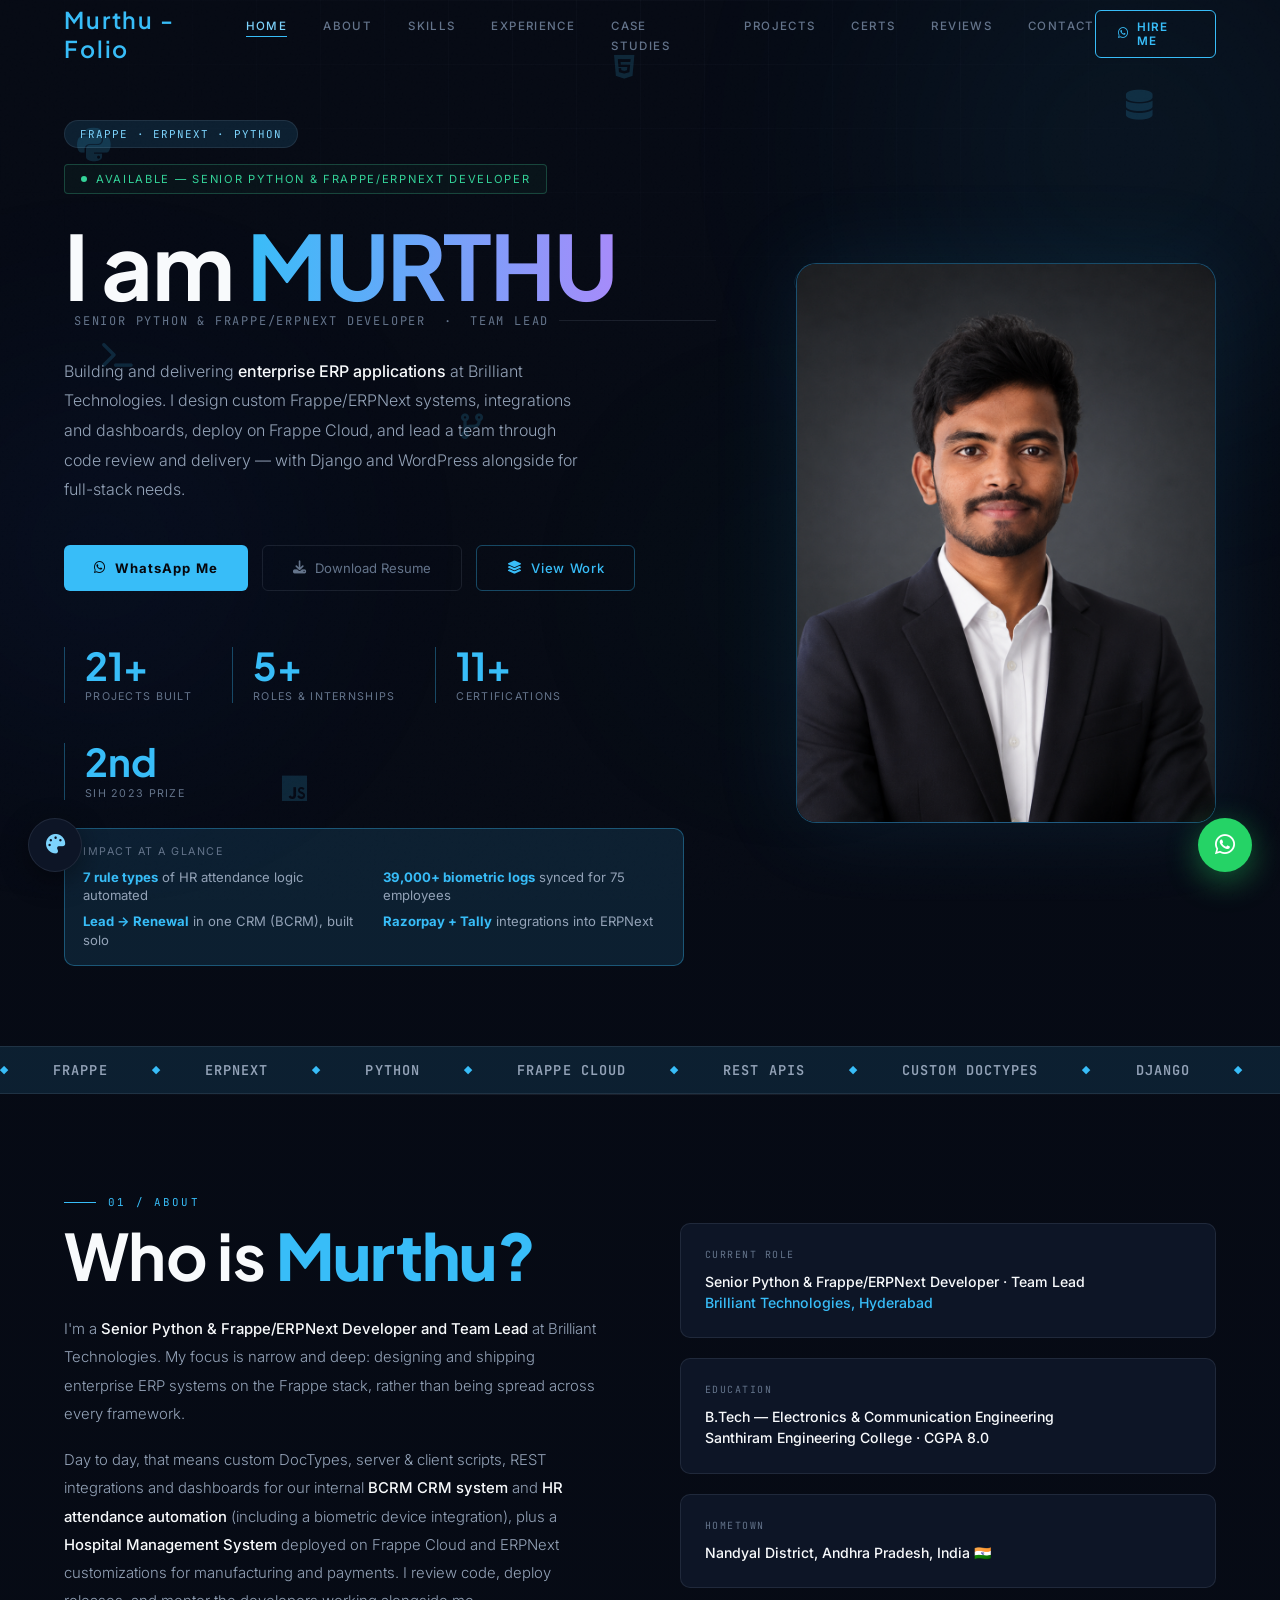
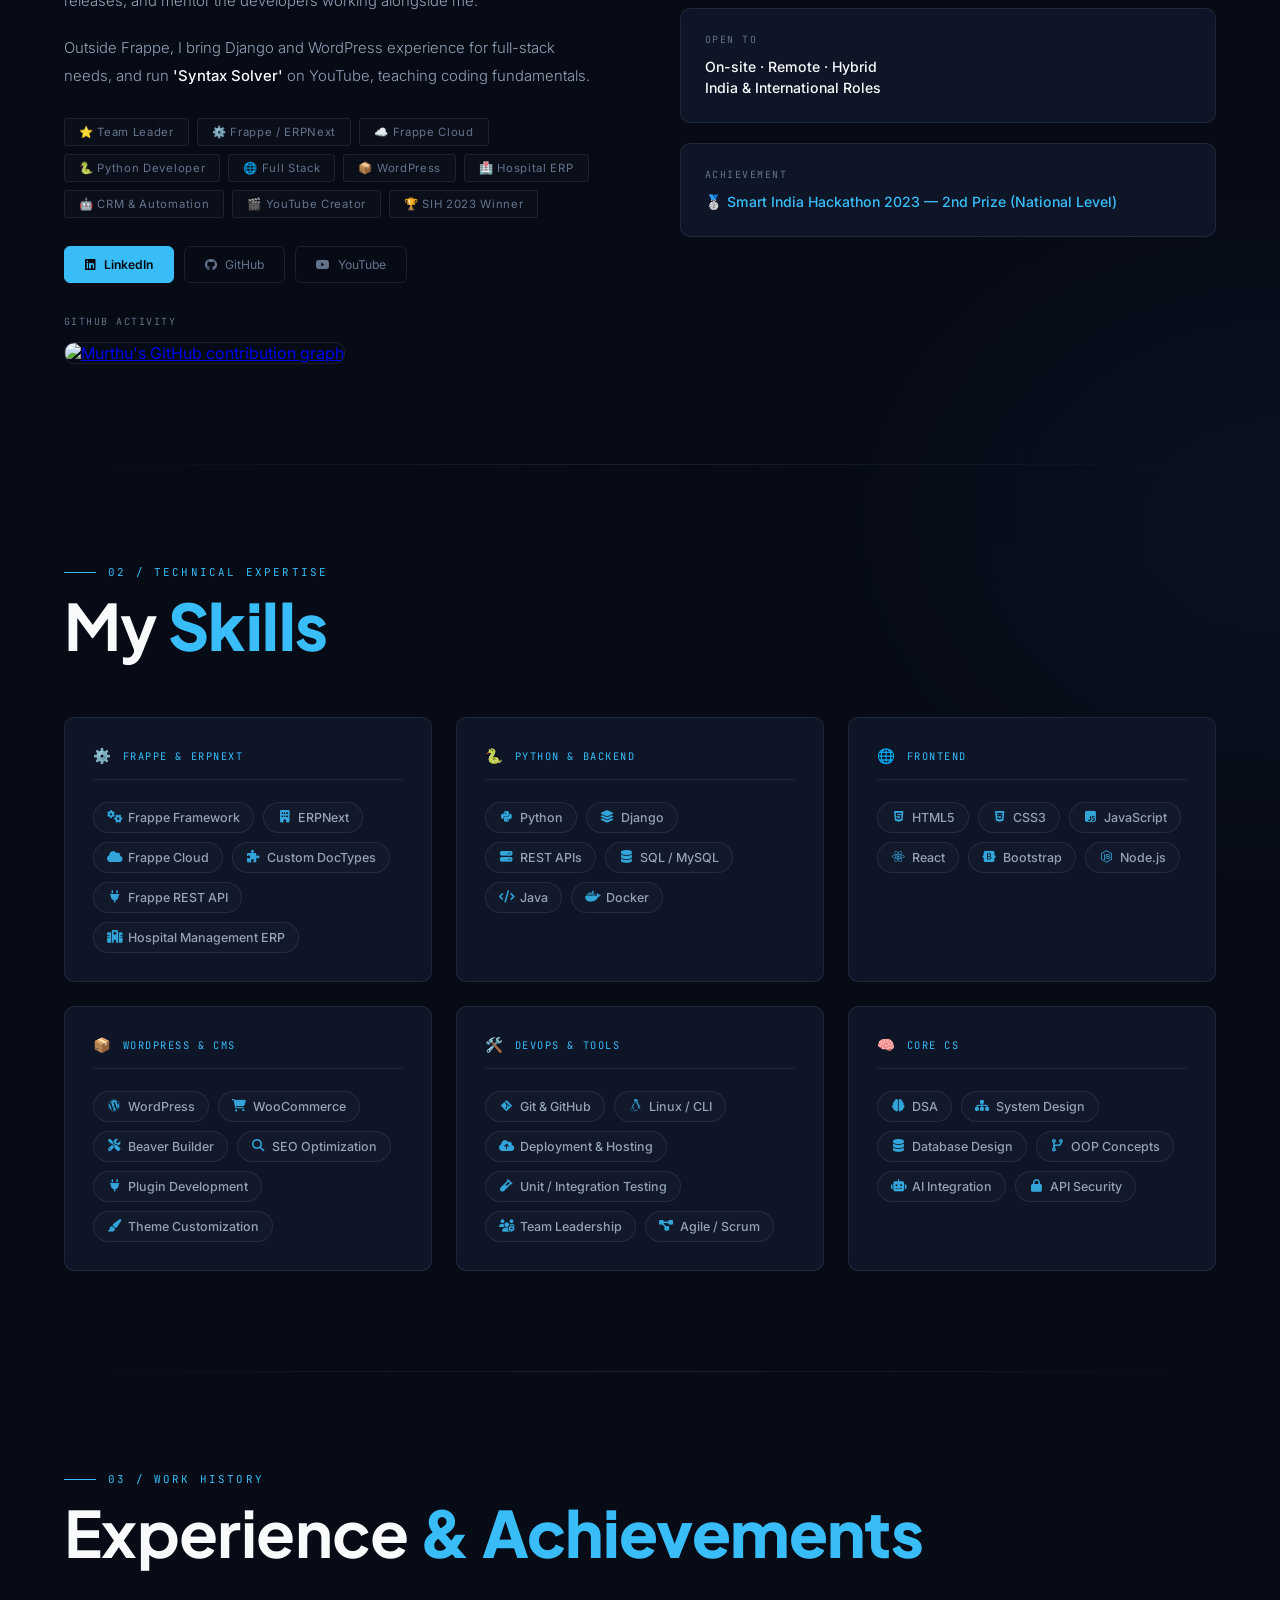
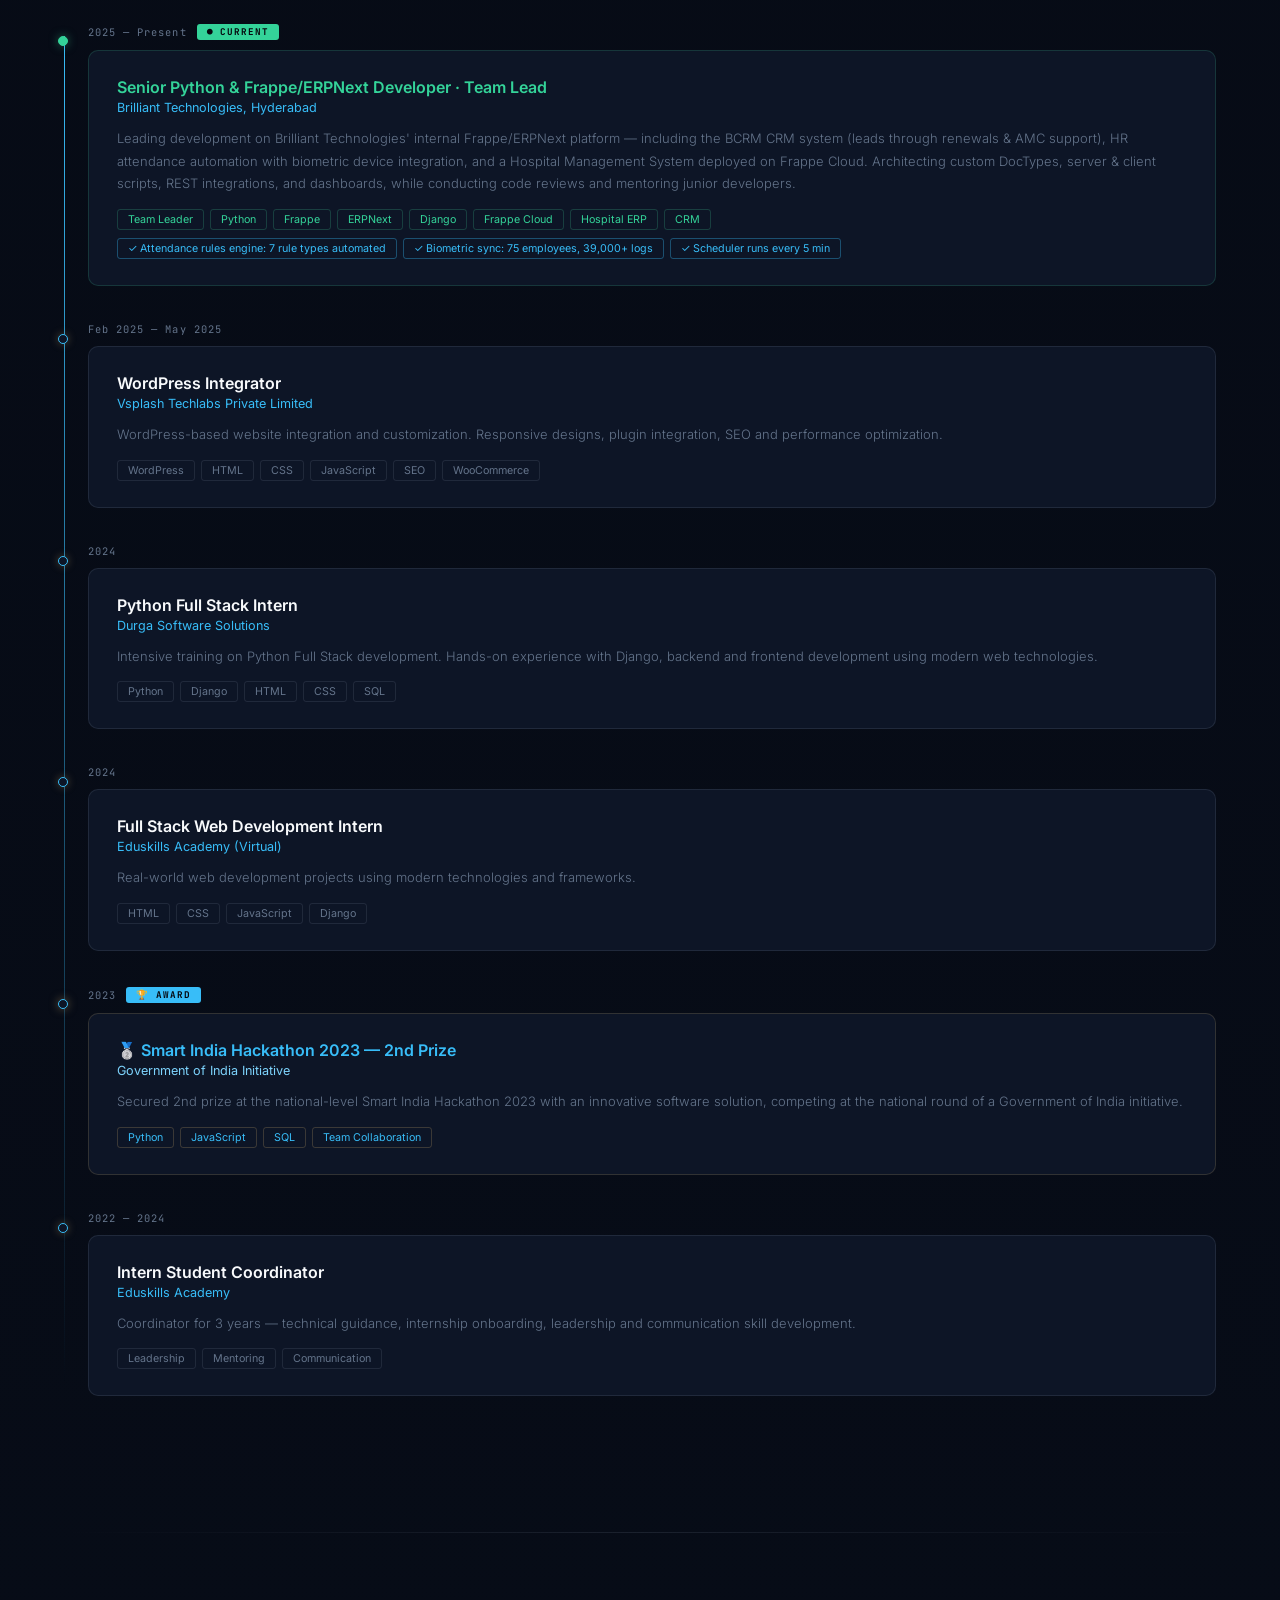
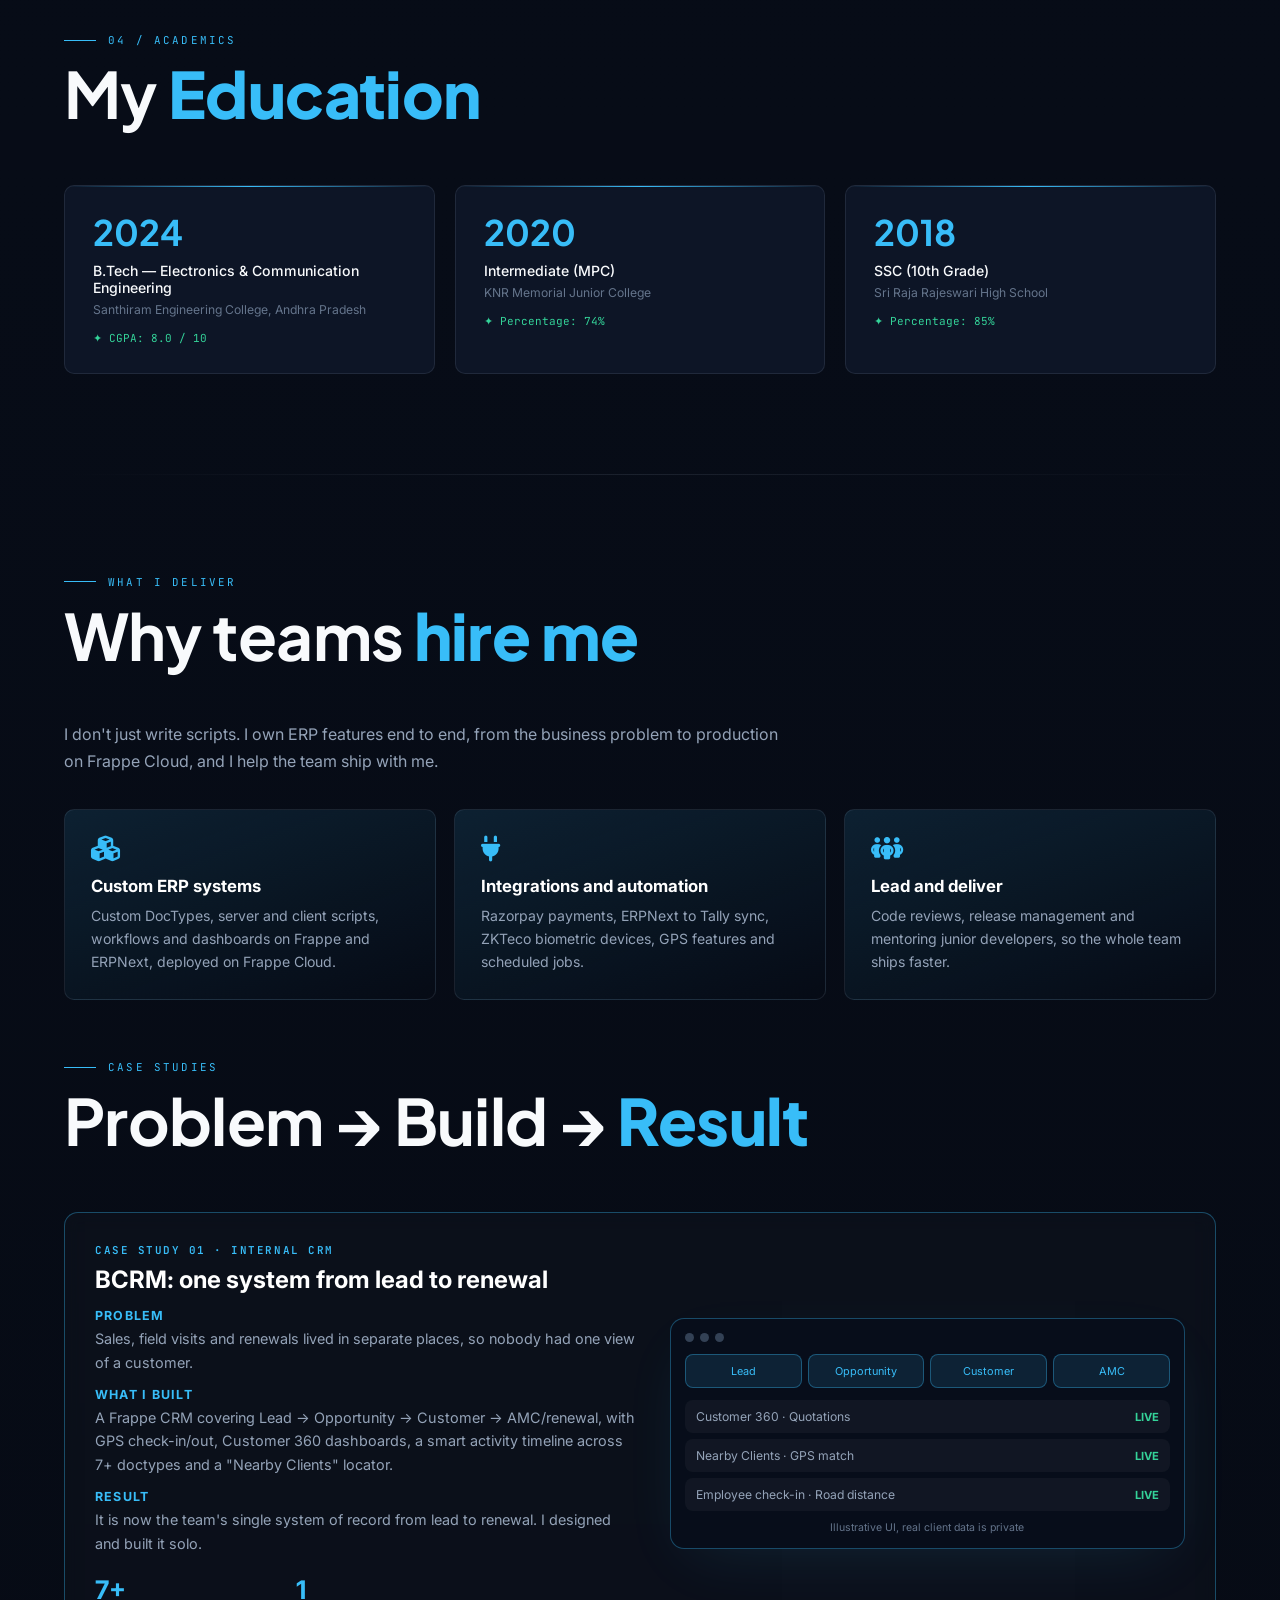
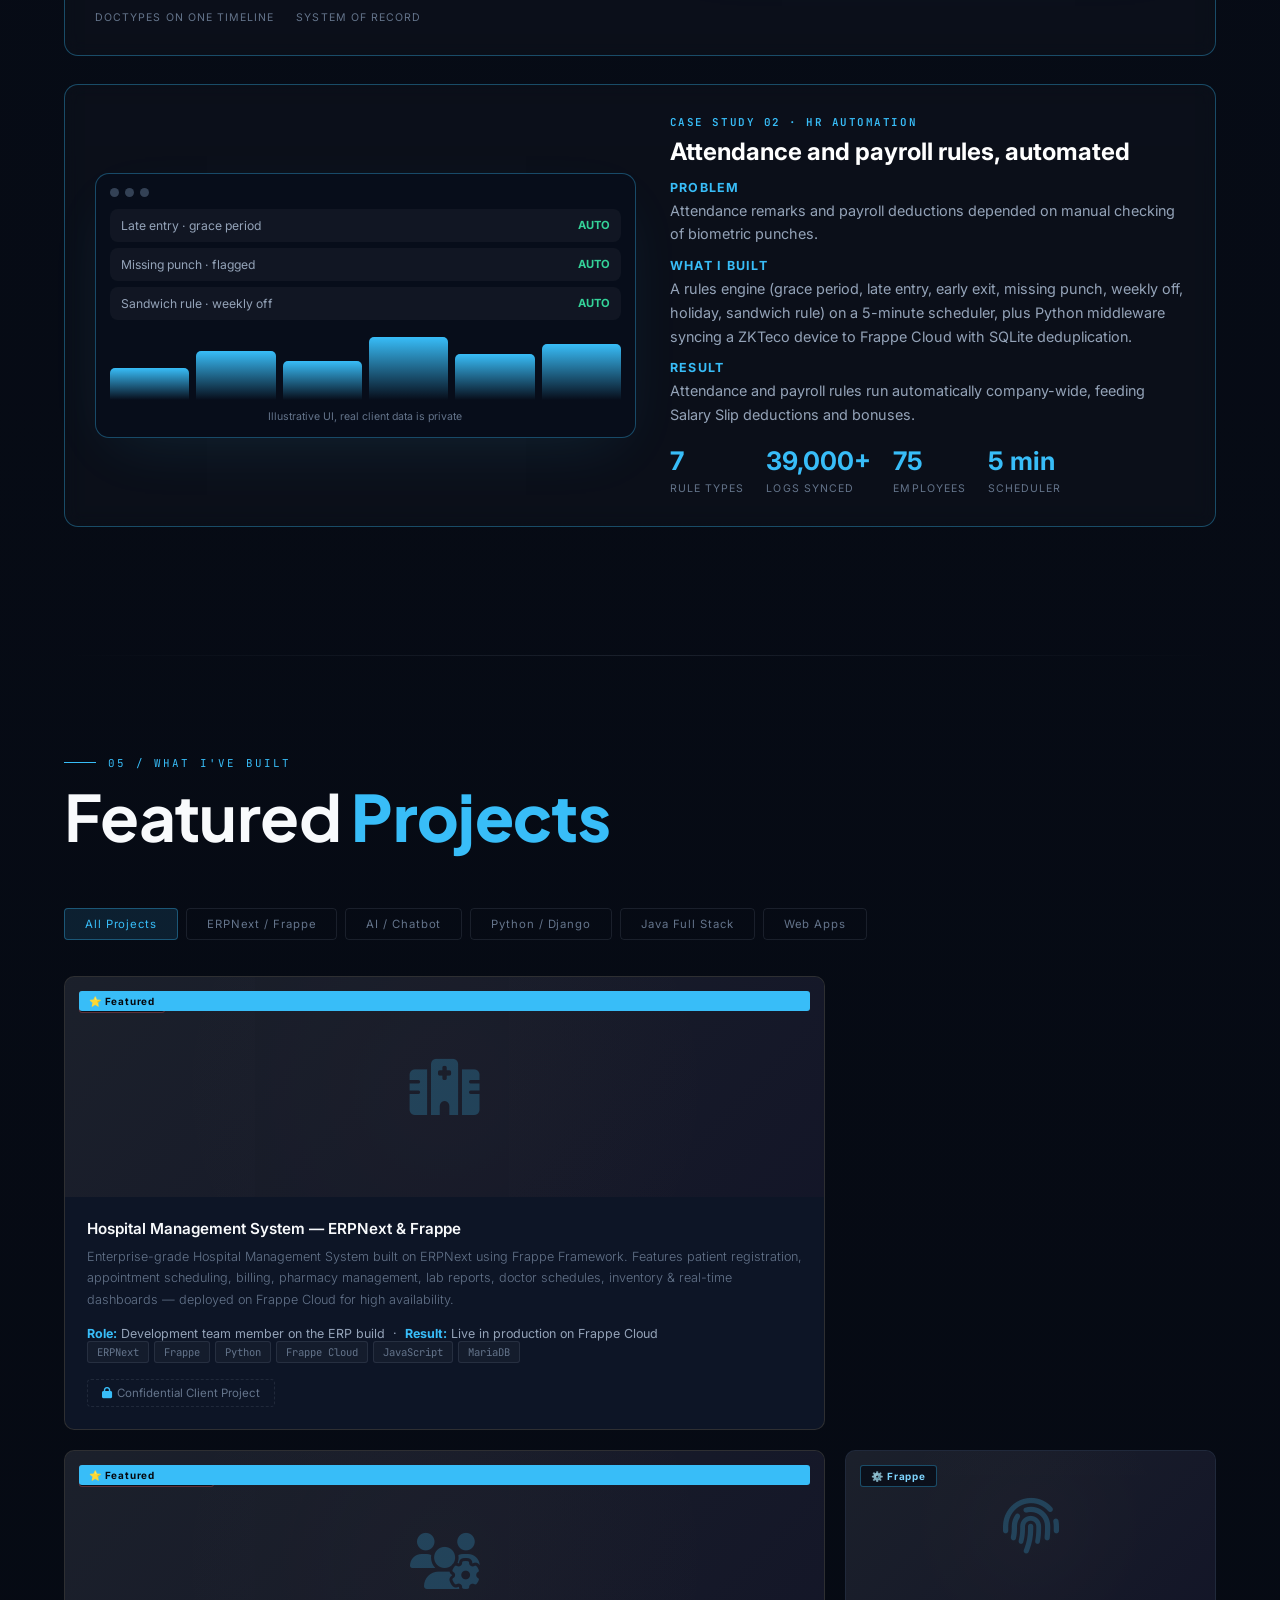
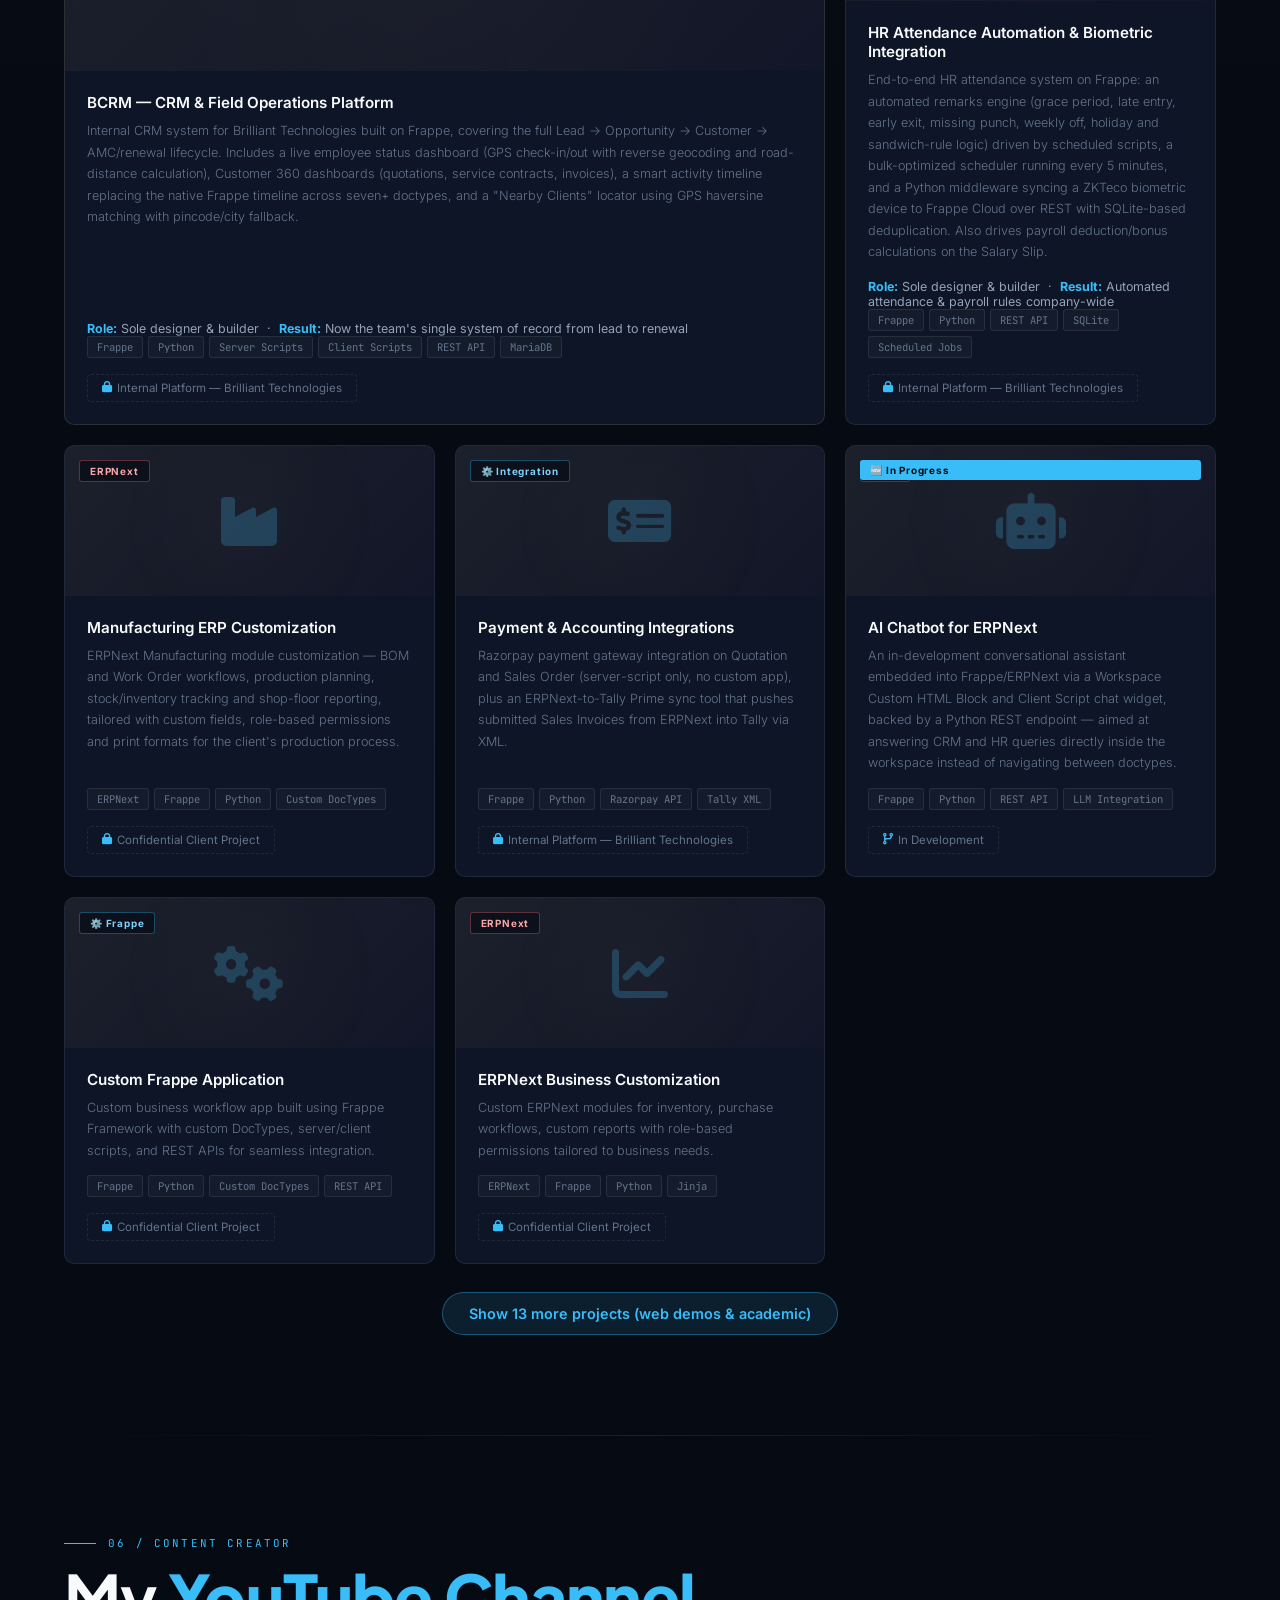
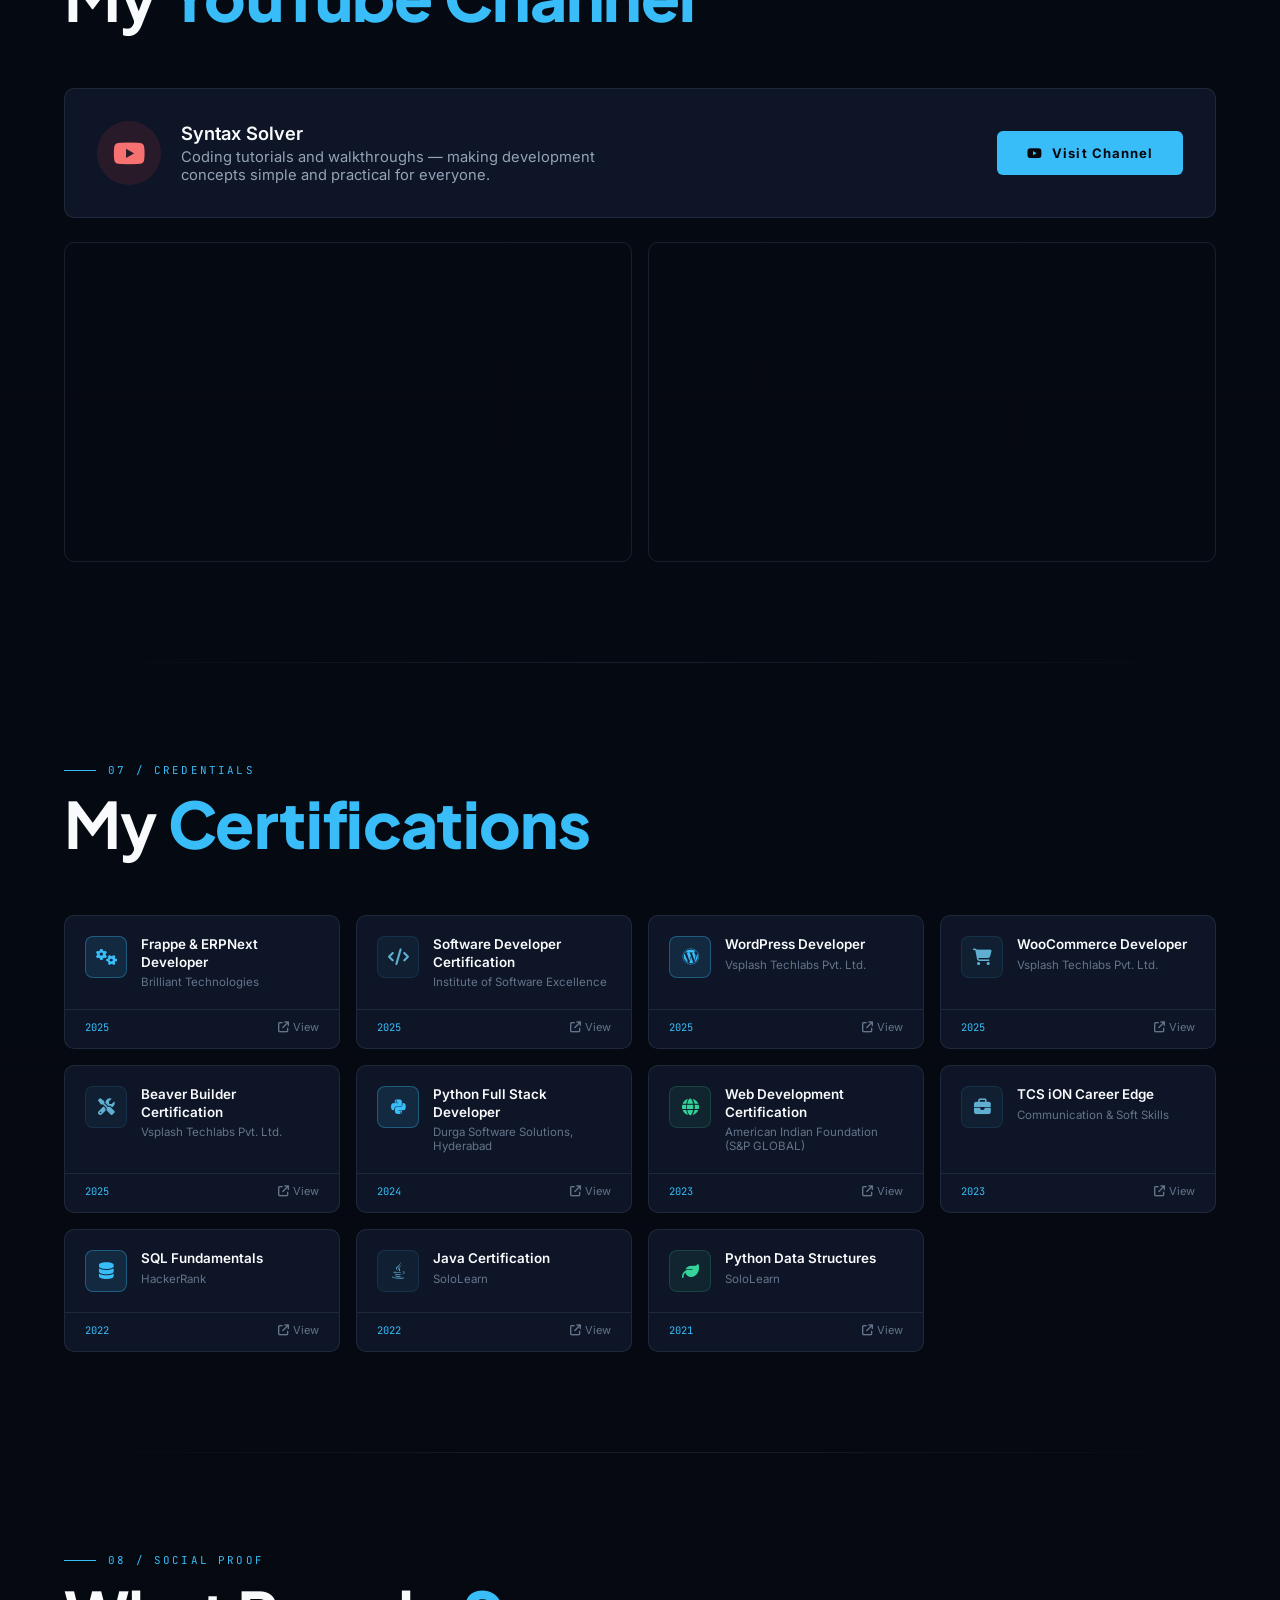
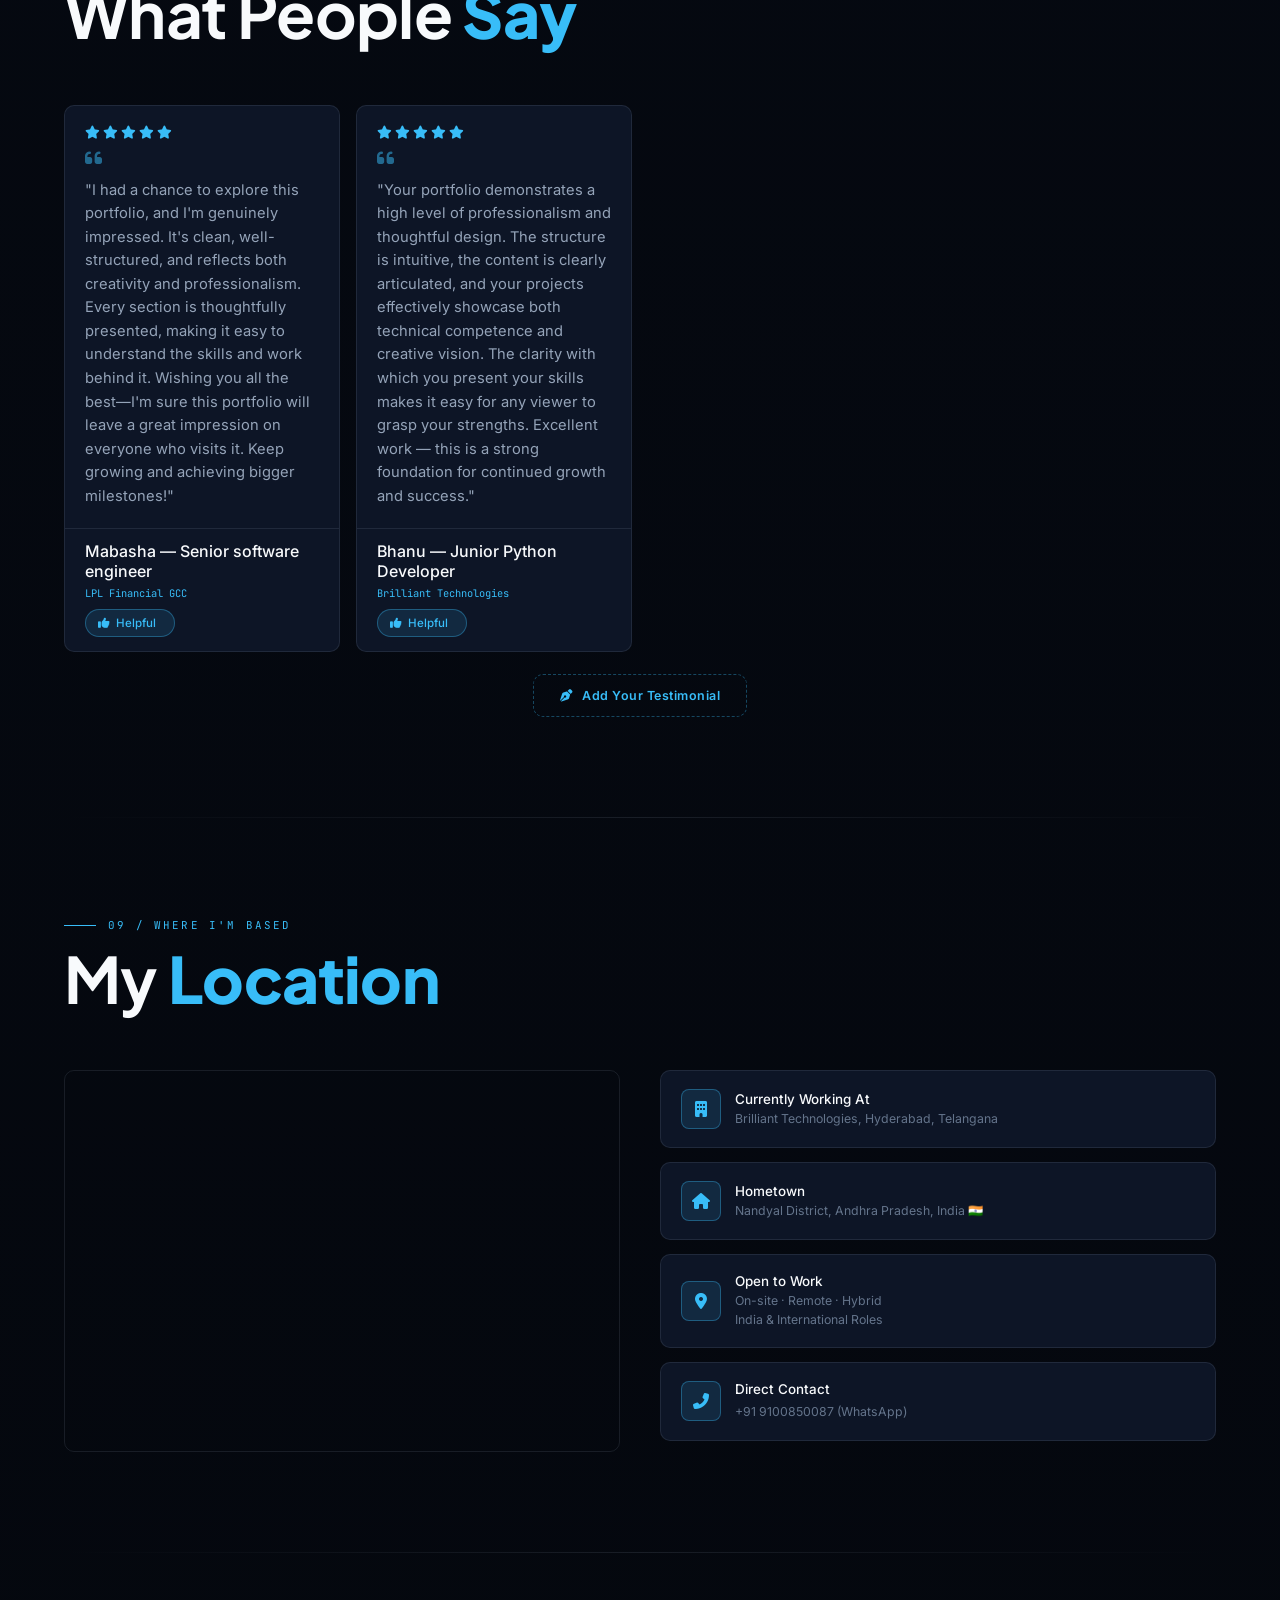
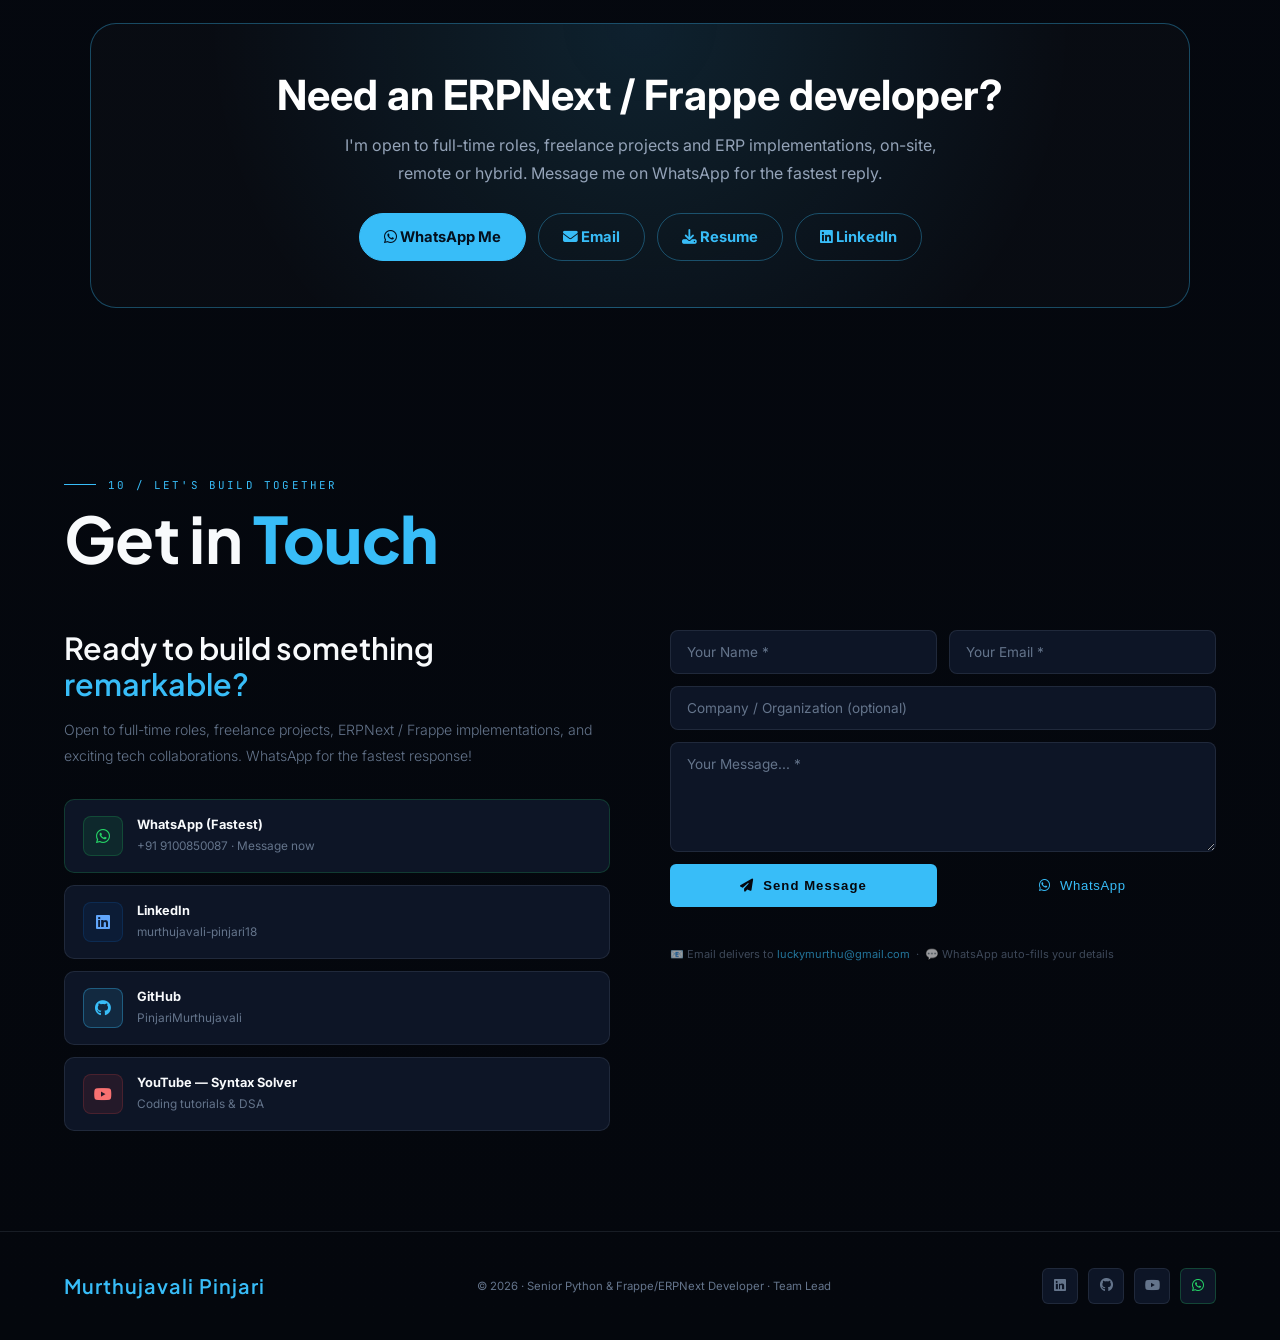
==== commit b0ed2f7c: "Update index.html" ====
--- a/index.html
+++ b/index.html
@@ -1134,7 +1134,7 @@
     <div class="r">
       <div class="hero-photo-card">
         <div class="hero-photo-placeholder">
-          <img src="Murthu_Pro.webp" width="800" height="800" fetchpriority="high" decoding="async" alt="Portrait of Murthujavali Pinjari, Senior Python & Frappe/ERPNext Developer" onerror="this.parentElement.innerHTML='<i class=\'fas fa-user\' style=\'font-size:6rem;color:#38bdf8;opacity:.15\'></i>'">
+          <img src="Murthu_Pro.png" width="900" height="900" fetchpriority="high" decoding="async" alt="Portrait of Murthujavali Pinjari, Senior Python & Frappe/ERPNext Developer" onerror="this.parentElement.innerHTML='<i class=\'fas fa-user\' style=\'font-size:6rem;color:#38bdf8;opacity:.15\'></i>'">
         </div>
         <div class="photo-overlay-grad"></div>
         <div class="photo-chip">● Open to Opportunities</div>
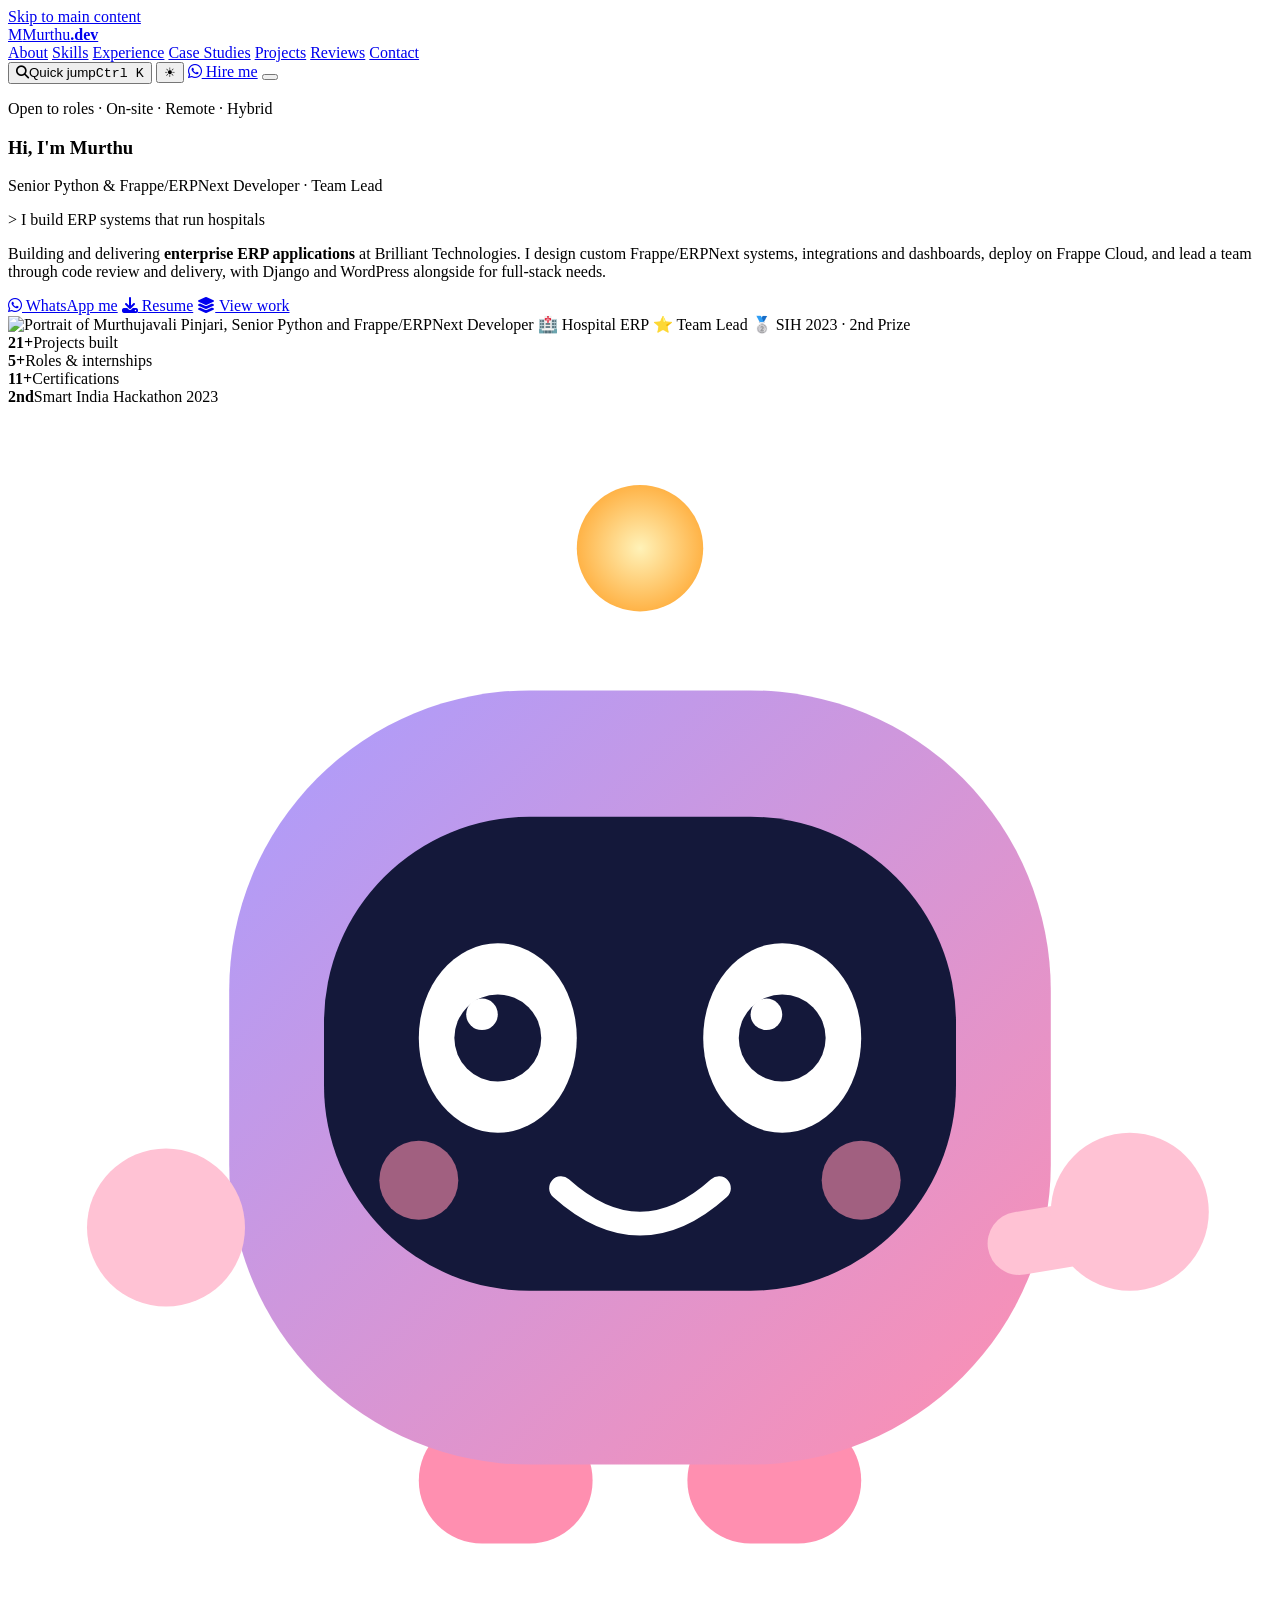
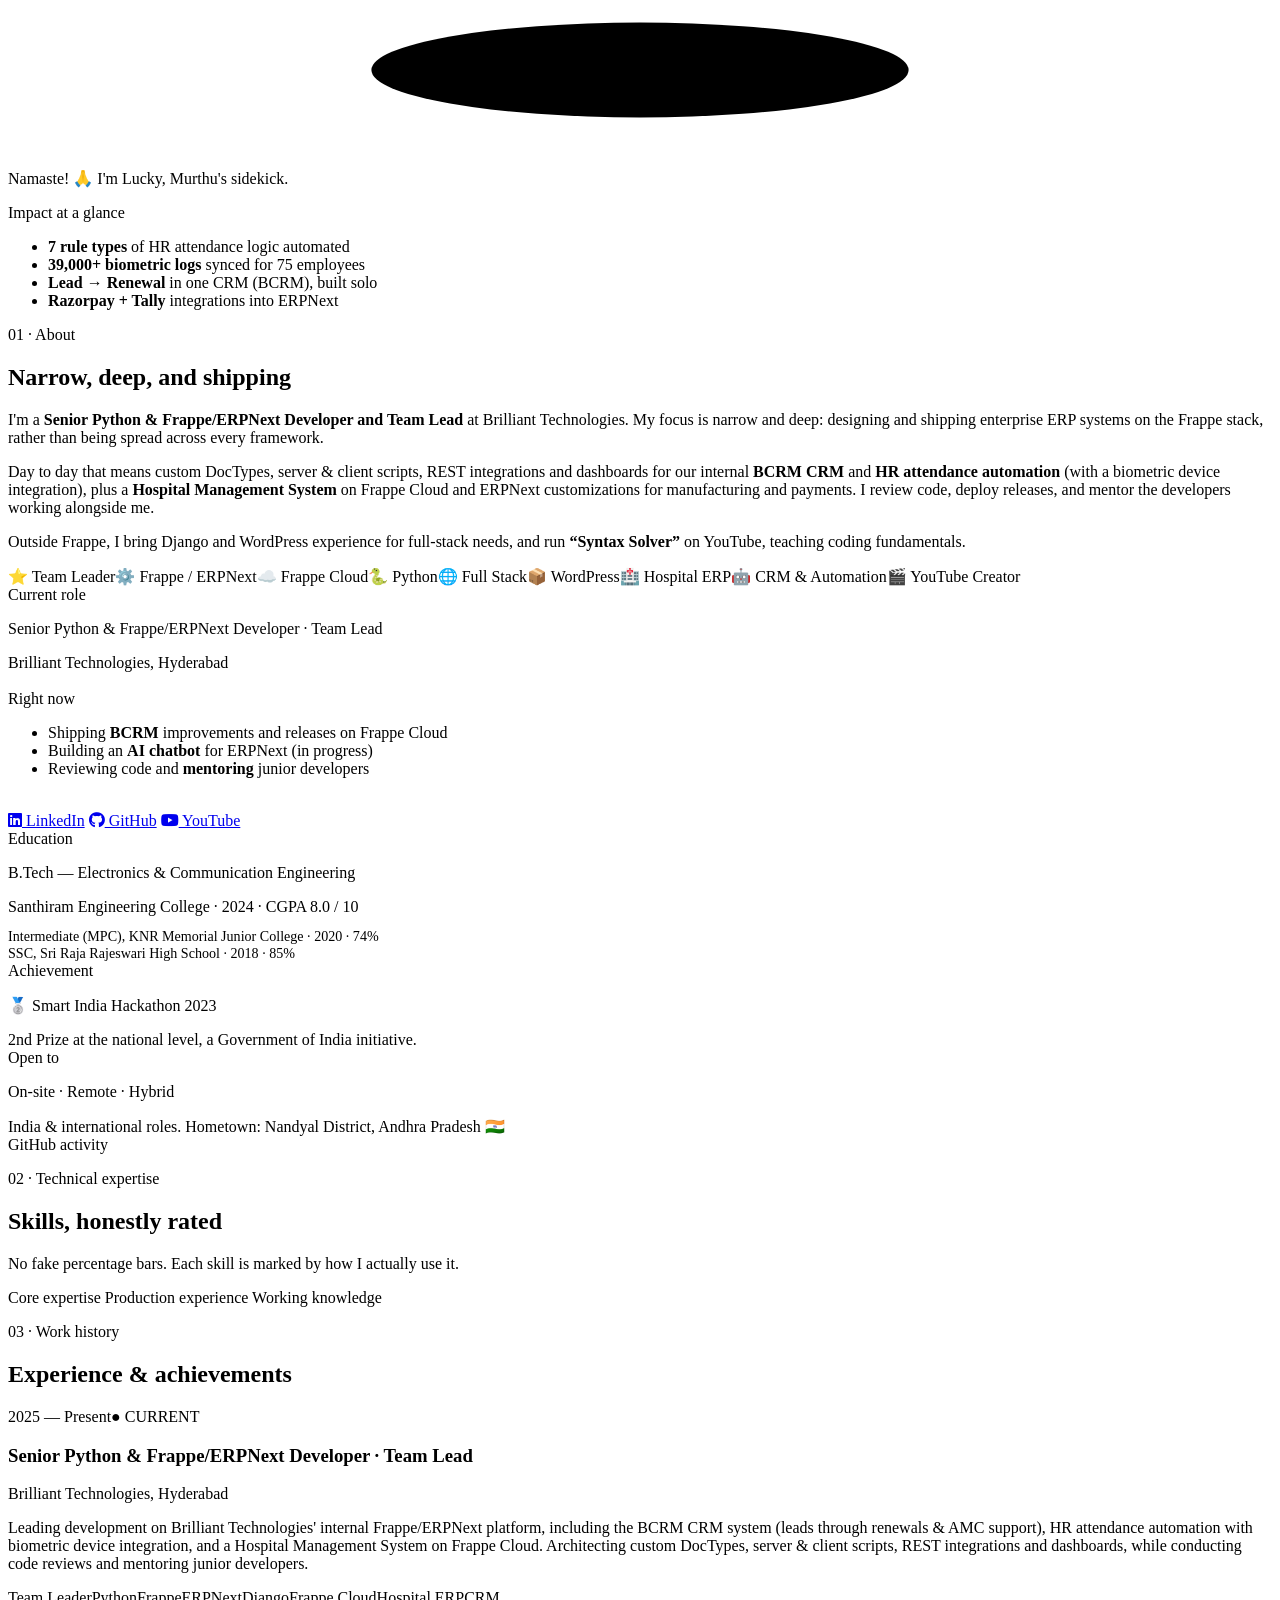
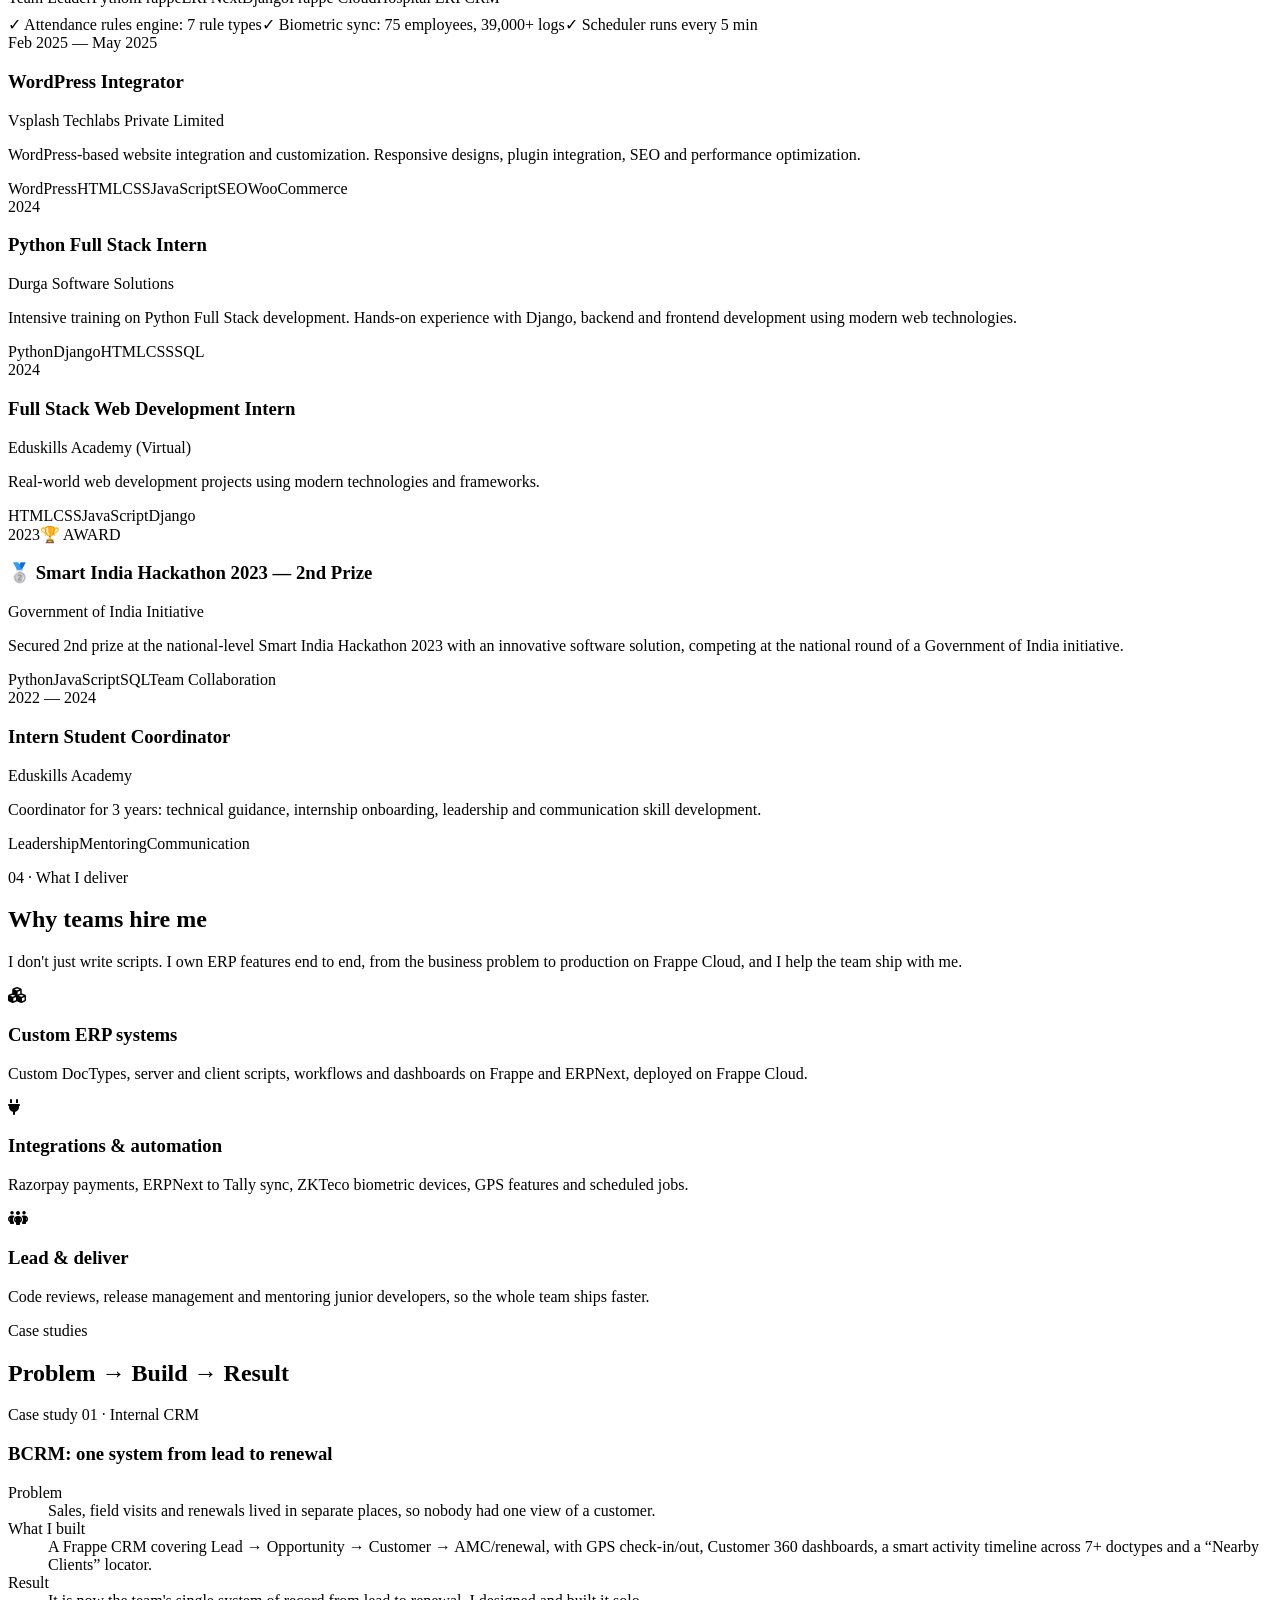
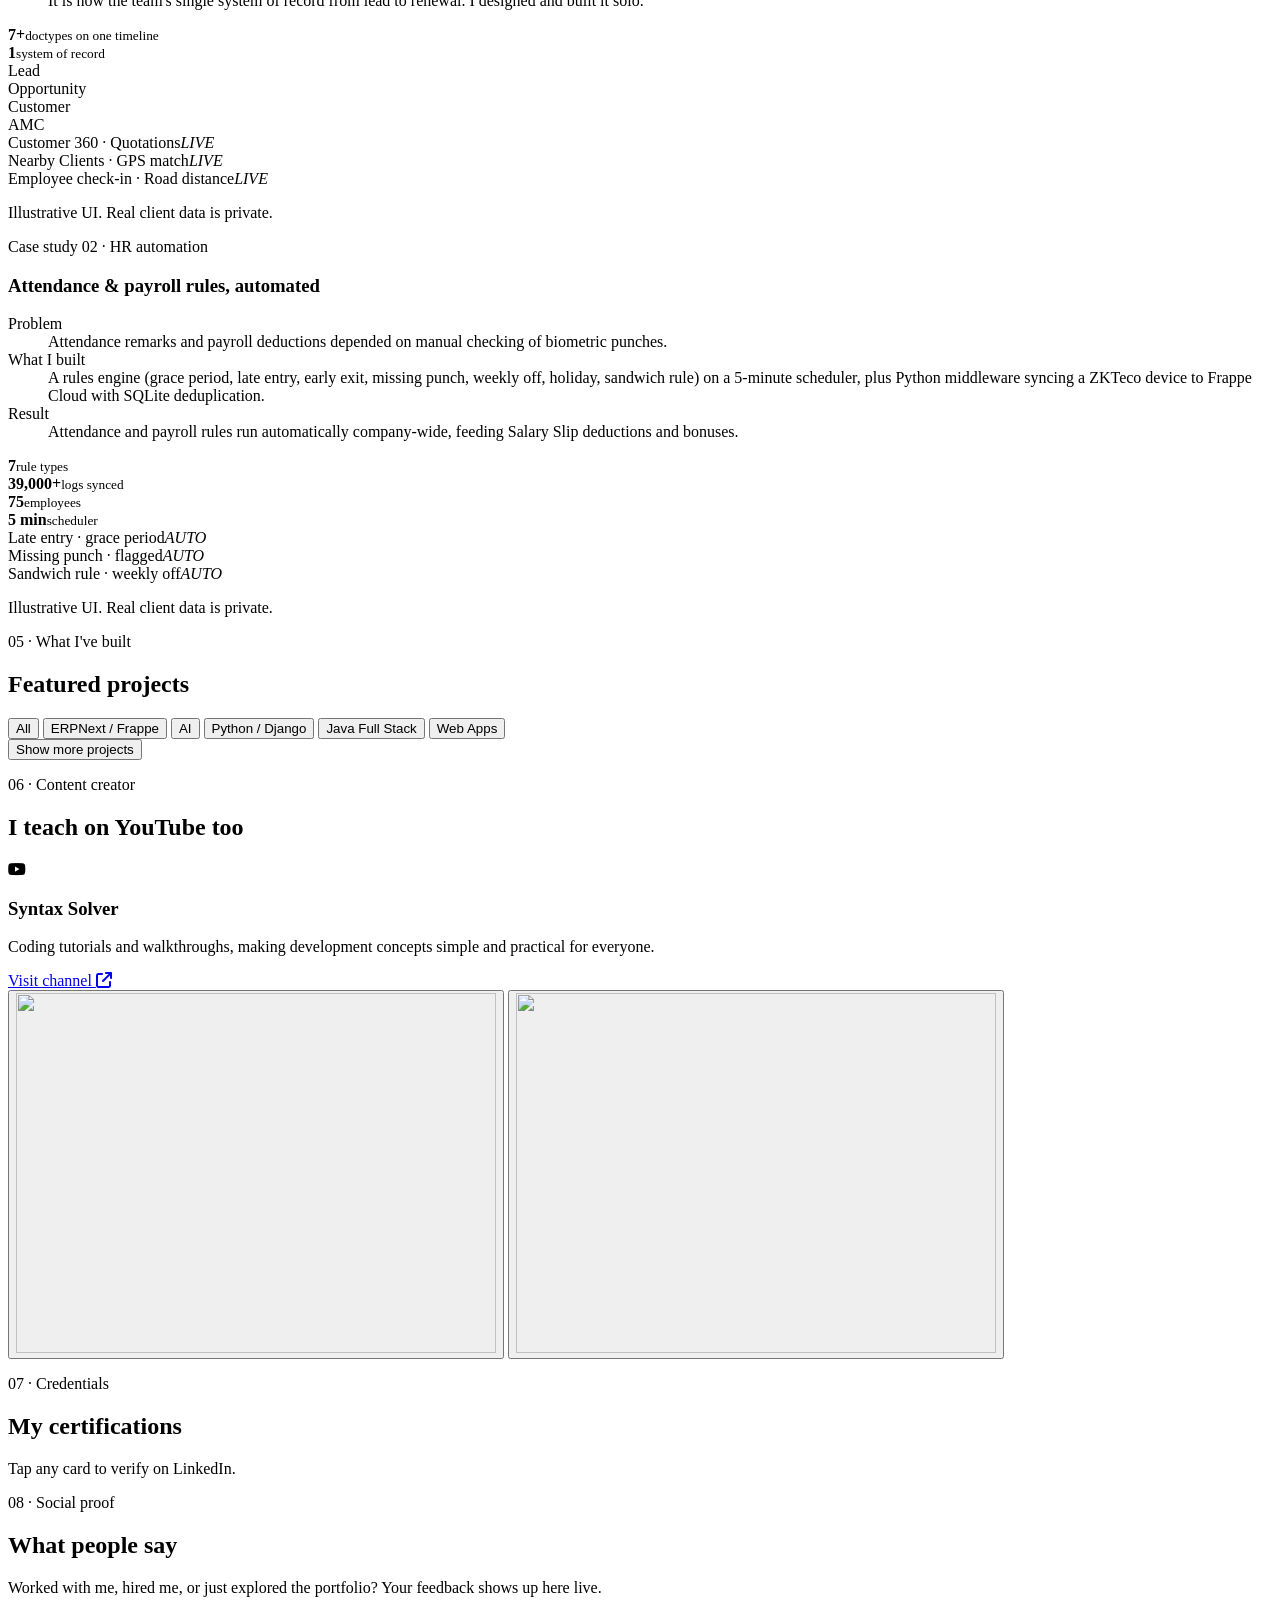
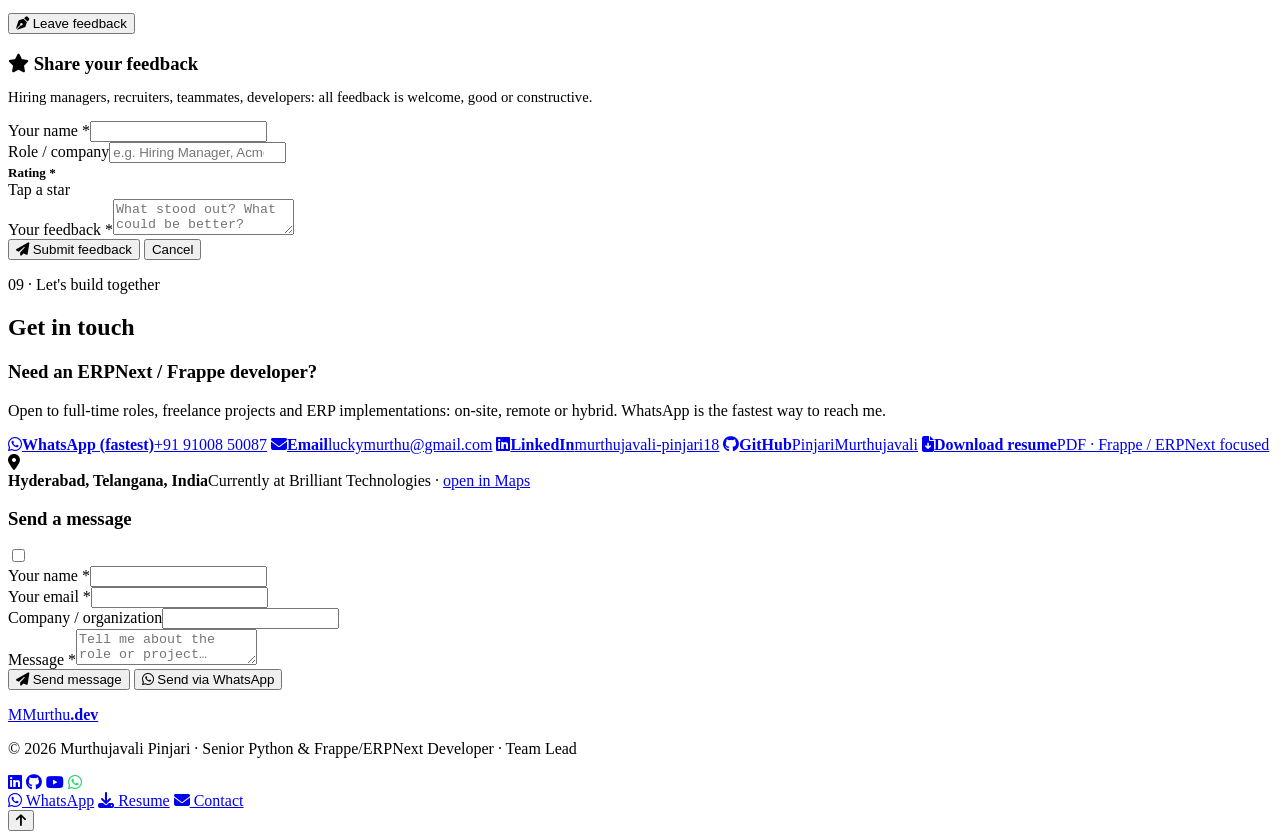
==== commit e610e93f: "Update index.html" ====
--- a/index.html
+++ b/index.html
@@ -1,2491 +1,589 @@
 <!DOCTYPE html>
-<html lang="en">
+<html lang="en" data-theme="dark">
 <head>
-    <!-- Basic Meta -->
-    <meta charset="UTF-8">
-    <meta name="viewport" content="width=device-width, initial-scale=1.0">
-    <meta name="theme-color" content="#0b1220">
-    <link rel="preconnect" href="https://fonts.googleapis.com">
-    <link rel="preconnect" href="https://fonts.gstatic.com" crossorigin>
-    <link rel="preconnect" href="https://cdnjs.cloudflare.com" crossorigin>
-
-    <!-- SEO -->
-    <title>Murthujavali Pinjari | Senior Python &amp; Frappe/ERPNext Developer · Team Lead</title>
-    <meta name="description" content="Portfolio of Murthujavali Pinjari (Murthu) — Senior Python & Frappe/ERPNext Developer and Team Lead at Brilliant Technologies. Enterprise ERP systems, CRM platforms, integrations and team delivery on Frappe Cloud.">
-    <meta name="keywords" content="Murthujavali, Murthu, Murthujavali Pinjari, Murthu Portfolio, Senior Python Developer, Frappe Developer, ERPNext Developer, Team Lead, HRMS Developer, CRM Developer, Hyderabad, Portfolio Website">
-    <meta name="author" content="Murthujavali Pinjari">
-    <meta name="robots" content="index, follow">
-
-    <!-- Favicon -->
-    <link rel="icon" type="image/png" href="assets/img/favicon.png">
-
-    <!-- Canonical URL -->
-    <link rel="canonical" href="https://pinjarimurthujavali.github.io/Murthujavali-Pinjari-Portfolio/">
-
-    <!-- Google Search Console Verification -->
-    <meta name="google-site-verification" content="AfAK3y3zXazuNcfP__qm8SesCT9amHMKV1pj7jLkKxU">
-
-    <!-- Open Graph (Facebook, LinkedIn) -->
-    <meta property="og:type" content="website">
-    <meta property="og:title" content="Murthujavali Pinjari | Senior Python & Frappe/ERPNext Developer · Team Lead">
-    <meta property="og:description" content="Enterprise ERP systems, CRM platforms and integrations built on Python, Frappe and ERPNext — led and delivered by Murthujavali Pinjari at Brilliant Technologies.">
-    <meta property="og:url" content="https://pinjarimurthujavali.github.io/Murthujavali-Pinjari-Portfolio/">
-    <meta property="og:image" content="https://pinjarimurthujavali.github.io/Murthujavali-Pinjari-Portfolio/assets/img/profile.png">
-    <meta property="og:image:alt" content="Portrait of Murthujavali Pinjari, Senior Python & Frappe/ERPNext Developer">
-
-    <!-- Twitter Card -->
-    <meta name="twitter:card" content="summary_large_image">
-    <meta name="twitter:title" content="Murthujavali Pinjari | Senior Python & Frappe/ERPNext Developer">
-    <meta name="twitter:description" content="Senior Python & Frappe/ERPNext Developer and Team Lead — enterprise ERP systems, CRM platforms and integrations.">
-    <meta name="twitter:image" content="https://pinjarimurthujavali.github.io/Murthujavali-Pinjari-Portfolio/assets/img/profile.png">
-    <meta name="twitter:image:alt" content="Portrait of Murthujavali Pinjari, Senior Python & Frappe/ERPNext Developer">
-
-    <!-- Structured data (helps Google show a rich result for your name) -->
-    <script type="application/ld+json">
-    {
-      "@context": "https://schema.org",
-      "@type": "Person",
-      "name": "Murthujavali Pinjari",
-      "alternateName": "Murthu",
-      "jobTitle": "Senior Python & Frappe/ERPNext Developer · Team Lead",
-      "worksFor": { "@type": "Organization", "name": "Brilliant Technologies" },
-      "url": "https://pinjarimurthujavali.github.io/Murthujavali-Pinjari-Portfolio/",
-      "image": "https://pinjarimurthujavali.github.io/Murthujavali-Pinjari-Portfolio/assets/img/profile.png",
-      "address": { "@type": "PostalAddress", "addressLocality": "Hyderabad", "addressRegion": "Telangana", "addressCountry": "IN" },
-      "alumniOf": "Santhiram Engineering College",
-      "knowsAbout": ["Frappe Framework", "ERPNext", "Python", "Django", "Frappe Cloud", "REST API integration"],
-      "sameAs": [
-        "https://www.linkedin.com/in/murthujavali-pinjari18/",
-        "https://github.com/PinjariMurthujavali",
-        "https://www.youtube.com/@Syntaxsolver-u5m"
-      ]
-    }
-    </script>
-
-    <!-- Theme (applied before paint to avoid flash) -->
-    <script>
-      (function(){
-        try {
-          var t = localStorage.getItem('murthu-theme');
-          if (t) document.documentElement.setAttribute('data-theme', t);
-        } catch(e) {}
-      })();
-    </script>
-
-    <!-- Google Fonts -->
-    <link href="https://fonts.googleapis.com/css2?family=Plus+Jakarta+Sans:wght@400;500;600;700;800&family=Inter:wght@300;400;500;600;700&family=JetBrains+Mono:wght@400;500&display=swap" rel="stylesheet">
-
-    <!-- Font Awesome -->
-    <link rel="stylesheet" href="https://cdnjs.cloudflare.com/ajax/libs/font-awesome/6.4.0/css/all.min.css">
-
-    <!-- Google Analytics 4 -->
-    <!-- GA4 Measurement ID (same one configured in assets/js/firebase.js) -->
-    <script async src="https://www.googletagmanager.com/gtag/js?id=G-J2JYC707ET"></script>
-    <script>
-      window.dataLayer = window.dataLayer || [];
-      function gtag(){dataLayer.push(arguments);}
-      gtag('js', new Date());
-
-      gtag('config', 'G-J2JYC707ET');
-    </script>
-
-    <style>
-       :root {
-  /* ── Premium midnight design tokens ── */
-  --bg: #070c17;
-  --surface: #0a111f;
-  --card: #0d1526;
-  --card-hover: #121e34;
-  --border: rgba(148,163,184,0.14);
-  --border-glow: rgba(56,189,248,0.35);
-  --accent: #38bdf8;
-  --accent-light: #7dd3fc;
-  --accent-dim: rgba(56,189,248,0.12);
-  /* legacy aliases kept so existing component styles below stay wired to the new accent */
-  --gold: var(--accent);
-  --gold-light: var(--accent-light);
-  --gold-dim: var(--accent-dim);
-  --silver: #94a3b8;
-  --silver-dim: rgba(148,163,184,0.08);
-  --text: #f8fafc;
-  --text-muted: #64748b;
-  --text-sub: #94a3b8;
-  --green: #34d399;
-  --radius: 10px;
-  --amb1: #38bdf8;
-  --amb2: #2563eb;
-  --amb3: #34d399;
-}
-/* ── THEME PRESETS (accent swap only — background/typography untouched) ── */
-html[data-theme="emerald"] {
-  --accent: #34d399; --accent-light: #6ee7b7; --accent-dim: rgba(52,211,153,0.12);
-  --border-glow: rgba(52,211,153,0.35); --amb1: #34d399; --amb2: #10b981; --amb3: #38bdf8;
-}
-html[data-theme="violet"] {
-  --accent: #a78bfa; --accent-light: #c4b5fd; --accent-dim: rgba(167,139,250,0.12);
-  --border-glow: rgba(167,139,250,0.35); --amb1: #a78bfa; --amb2: #7c3aed; --amb3: #38bdf8;
-}
-html[data-theme="amber"] {
-  --accent: #fbbf24; --accent-light: #fcd34d; --accent-dim: rgba(251,191,36,0.12);
-  --border-glow: rgba(251,191,36,0.35); --amb1: #fbbf24; --amb2: #f59e0b; --amb3: #fb7185;
-}
-html[data-theme="rose"] {
-  --accent: #fb7185; --accent-light: #fda4af; --accent-dim: rgba(251,113,133,0.12);
-  --border-glow: rgba(251,113,133,0.35); --amb1: #fb7185; --amb2: #e11d48; --amb3: #a78bfa;
-}
-*, *::before, *::after { box-sizing: border-box; margin: 0; padding: 0; }
-html { scroll-behavior: smooth; }
-body {
-  background:
-    radial-gradient(ellipse 1100px 650px at 12% -8%, rgba(56,189,248,0.07), transparent 60%),
-    radial-gradient(ellipse 900px 700px at 100% 15%, rgba(59,130,246,0.05), transparent 55%),
-    linear-gradient(180deg, #060a14 0%, var(--bg) 35%, #04070d 100%);
-  color: var(--text);
-  font-family: 'Inter', sans-serif;
-  overflow-x: hidden;
-}
-
-/* ── AMBIENT ── */
-.ambient { position: fixed; inset: 0; pointer-events: none; z-index: 0; overflow: hidden; }
-.amb-blob { position: absolute; border-radius: 50%; filter: blur(130px); opacity: .10; }
-.ab1 { width: 700px; height: 700px; background: radial-gradient(circle, var(--amb1), transparent 70%); top: -200px; right: -200px; animation: drift1 22s ease-in-out infinite; transition: background 1.2s ease; }
-.ab2 { width: 520px; height: 520px; background: radial-gradient(circle, var(--amb2), transparent 70%); bottom: 10%; left: -160px; animation: drift2 18s ease-in-out infinite; transition: background 1.2s ease; }
-.ab3 { width: 420px; height: 420px; background: radial-gradient(circle, var(--amb3), transparent 70%); top: 42%; left: 46%; opacity: .05; animation: drift3 26s ease-in-out infinite; transition: background 1.2s ease; }
-@keyframes drift1 { 0%,100%{transform:translate(0,0)} 50%{transform:translate(-40px,30px)} }
-@keyframes drift2 { 0%,100%{transform:translate(0,0)} 50%{transform:translate(30px,-40px)} }
-@keyframes drift3 { 0%,100%{transform:translate(0,0)} 50%{transform:translate(-20px,20px)} }
-
-/* ── FLOATING TECH ICONS (ambient, behind content) ── */
-.float-icons { position: absolute; inset: 0; overflow: hidden; }
-.fi {
-  position: absolute; color: var(--accent); opacity: .16;
-  filter: blur(.2px);
-  animation: fi-float var(--fi-dur,18s) ease-in-out infinite;
-  animation-delay: var(--fi-delay,0s);
-  transition: color 1.2s ease;
-}
-@keyframes fi-float {
-  0%,100% { transform: translateY(0) rotate(0deg); }
-  50% { transform: translateY(-34px) rotate(8deg); }
-}
-@media(max-width:768px){ .fi { opacity: .10; } .fi.fi-hide-mobile { display:none; } }
-
-/* ── THEME SWITCHER ── */
-.theme-switcher { position: fixed; left: 28px; bottom: 28px; z-index: 1000; }
-.theme-fab {
-  width: 54px; height: 54px; border-radius: 50%;
-  background: var(--card); border: 1px solid var(--border);
-  color: var(--accent-light); font-size: 1.2rem;
-  display: flex; align-items: center; justify-content: center;
-  cursor: pointer; box-shadow: 0 8px 28px rgba(0,0,0,.4);
-  transition: transform .3s ease, border-color .3s ease, background .3s ease;
-}
-.theme-fab:hover { transform: rotate(28deg) scale(1.06); border-color: var(--border-glow); }
-.theme-fab i { transition: color .3s ease; }
-.theme-panel {
-  position: absolute; bottom: 66px; left: 0;
-  background: var(--card); border: 1px solid var(--border); border-radius: 16px;
-  padding: 14px; display: flex; flex-direction: column; gap: 10px;
-  box-shadow: 0 20px 48px rgba(0,0,0,.5);
-  opacity: 0; transform: translateY(10px) scale(.96); pointer-events: none;
-  transition: opacity .25s ease, transform .25s ease;
-  width: 176px;
-}
-.theme-switcher.open .theme-panel { opacity: 1; transform: translateY(0) scale(1); pointer-events: auto; }
-.theme-panel-label { font-family: 'Plus Jakarta Sans', sans-serif; font-size: .68rem; letter-spacing: .1em; text-transform: uppercase; color: var(--text-muted); padding: 0 2px 2px; }
-.theme-swatches { display: flex; flex-wrap: wrap; gap: 8px; }
-.theme-swatch {
-  width: 28px; height: 28px; border-radius: 50%; cursor: pointer;
-  border: 2px solid transparent; position: relative;
-  transition: transform .2s ease, border-color .2s ease;
-}
-.theme-swatch:hover { transform: scale(1.12); }
-.theme-swatch.active { border-color: var(--text); }
-.theme-swatch.active::after { content:'✓'; position:absolute; inset:0; display:flex; align-items:center; justify-content:center; font-size:.68rem; color:#06070d; font-weight:700; }
-.ts-sapphire { background: linear-gradient(135deg,#38bdf8,#2563eb); }
-.ts-emerald { background: linear-gradient(135deg,#34d399,#10b981); }
-.ts-violet { background: linear-gradient(135deg,#a78bfa,#7c3aed); }
-.ts-amber { background: linear-gradient(135deg,#fbbf24,#f59e0b); }
-.ts-rose { background: linear-gradient(135deg,#fb7185,#e11d48); }
-@media(max-width:768px){
-  .theme-switcher { left: 16px; bottom: 16px; }
-  .theme-fab { width: 48px; height: 48px; font-size: 1.05rem; }
-}
-
-/* ── subtle background grid + grain (kept faint by design) ── */
-body::before {
-  content: '';
-  position: fixed; inset: 0; z-index: 0; pointer-events: none;
-  background-image:
-    linear-gradient(rgba(148,163,184,0.035) 1px, transparent 1px),
-    linear-gradient(90deg, rgba(148,163,184,0.035) 1px, transparent 1px);
-  background-size: 64px 64px;
-  mask-image: radial-gradient(ellipse 80% 60% at 50% 0%, #000 0%, transparent 75%);
-}
-body::after {
-  content: '';
-  position: fixed;
-  inset: 0;
-  background-image: url("data:image/svg+xml,%3Csvg viewBox='0 0 512 512' xmlns='http://www.w3.org/2000/svg'%3E%3Cfilter id='g'%3E%3CfeTurbulence type='fractalNoise' baseFrequency='0.75' numOctaves='4' stitchTiles='stitch'/%3E%3C/filter%3E%3Crect width='100%25' height='100%25' filter='url(%23g)' opacity='0.03'/%3E%3C/svg%3E");
-  pointer-events: none;
-  z-index: 1;
-  opacity: .5;
-}
-
-/* ── NAV ── */
-nav {
-  position: fixed; top: 0; left: 0; right: 0; z-index: 500;
-  padding: 0 64px;
-  height: 68px;
-  display: flex; align-items: center; justify-content: space-between;
-  background: transparent;
-  border-bottom: 1px solid transparent;
-  transition: background .35s ease, border-color .35s ease, backdrop-filter .35s ease;
-}
-nav.scrolled {
-  backdrop-filter: blur(24px) saturate(1.4);
-  background: rgba(7,12,23,.88);
-  border-bottom: 1px solid var(--border);
-}
-.nav-brand {
-  font-family: 'Plus Jakarta Sans', sans-serif;
-  font-size: 1.45rem;
-  font-weight: 600;
-  letter-spacing: .08em;
-  color: var(--gold);
-  text-decoration: none;
-}
-.nav-brand span { color: var(--text-sub); font-weight: 300; }
-.nav-links { display: flex; gap: 36px; list-style: none; }
-.nav-links a {
-  color: var(--text-muted);
-  text-decoration: none;
-  font-size: .72rem;
-  font-weight: 500;
-  letter-spacing: .12em;
-  text-transform: uppercase;
-  transition: color .3s;
-  position: relative;
-}
-.nav-links a::after {
-  content: ''; position: absolute; bottom: -4px; left: 0; right: 0; height: 1px;
-  background: var(--gold); transform: scaleX(0); transition: transform .3s; transform-origin: left;
-}
-.nav-links a:hover, .nav-links a.active { color: var(--gold-light); }
-.nav-links a:hover::after, .nav-links a.active::after { transform: scaleX(1); }
-.nav-hire {
-  display: flex; align-items: center; gap: 8px;
-  padding: 9px 22px; border-radius: 6px;
-  border: 1px solid var(--gold);
-  color: var(--gold); font-size: .73rem; font-weight: 600;
-  letter-spacing: .1em; text-transform: uppercase;
-  text-decoration: none; transition: all .3s;
-}
-.nav-hire:hover { background: var(--gold); color: #06070d; }
-
-/* ── SECTIONS ── */
-section { padding: 100px 64px; position: relative; z-index: 2; }
-.sec-inner { max-width: 1240px; margin: 0 auto; }
-.sec-eyebrow {
-  font-family: 'JetBrains Mono', monospace;
-  font-size: .68rem; letter-spacing: .2em; text-transform: uppercase;
-  color: var(--gold); margin-bottom: 14px;
-  display: flex; align-items: center; gap: 12px;
-}
-.sec-eyebrow::before { content: ''; display: block; width: 32px; height: 1px; background: var(--gold); }
-.sec-title {
-  font-family: 'Plus Jakarta Sans', sans-serif;
-  font-size: clamp(2.8rem, 5vw, 5rem);
-  font-weight: 700; letter-spacing: -.01em; line-height: 1;
-  margin-bottom: 60px;
-}
-.sec-title em { font-style: normal; font-weight: 800; color: var(--gold); }
-.divider { height: 1px; background: linear-gradient(90deg, transparent, var(--border), transparent); margin: 0 64px; }
-
-/* REVEAL */
-.r { opacity: 0; transform: translateY(24px); transition: opacity .8s cubic-bezier(.25,.46,.45,.94), transform .8s cubic-bezier(.25,.46,.45,.94); }
-.r.v { opacity: 1; transform: translateY(0); }
-
-/* ── HERO ── */
-#home { min-height: 100vh; display: flex; align-items: center; padding: 120px 64px 80px; }
-.hero-layout { display: grid; grid-template-columns: 1fr 420px; gap: 80px; align-items: center; max-width: 1240px; margin: 0 auto; width: 100%; }
-
-.hero-badge {
-  display: inline-flex; align-items: center;
-  border: 1px solid var(--border); border-radius: 20px;
-  padding: 6px 15px; margin-bottom: 16px;
-  font-family: 'JetBrains Mono', monospace;
-  font-size: .68rem; letter-spacing: .1em; text-transform: uppercase;
-  color: var(--accent-light); background: var(--gold-dim);
-}
-.hero-avail {
-  display: inline-flex; align-items: center; gap: 9px;
-  border: 1px solid rgba(61,186,140,.3); border-radius: 4px;
-  padding: 7px 16px; margin-bottom: 32px;
-  font-size: .7rem; letter-spacing: .15em; text-transform: uppercase;
-  color: var(--green); background: rgba(61,186,140,.05);
-}
-.avail-dot { width: 6px; height: 6px; background: var(--green); border-radius: 50%; animation: blink 2s ease-in-out infinite; }
-@keyframes blink { 0%,100%{opacity:1} 50%{opacity:.3} }
-
-.hero-name {
-  font-family: 'Plus Jakarta Sans', sans-serif;
-  font-size: clamp(3.5rem, 7vw, 7rem);
-  font-weight: 700; line-height: .88;
-  letter-spacing: -.02em;
-  margin-bottom: 8px;
-}
-.hero-name .line2 { color: var(--gold); font-style: normal; }
-
-.hero-title-tag {
-  font-family: 'JetBrains Mono', monospace;
-  font-size: .75rem; color: var(--text-muted);
-  letter-spacing: .15em; text-transform: uppercase;
-  margin-bottom: 28px;
-  display: flex; align-items: center; gap: 10px;
-}
-.hero-title-tag::before, .hero-title-tag::after {
-  content: ''; display: block; height: 1px; background: var(--border);
-}
-.hero-title-tag::before { width: 0; }
-.hero-title-tag::after { flex: 1; }
-
-.hero-desc { font-size: 1rem; color: var(--text-sub); line-height: 1.85; max-width: 520px; margin-bottom: 40px; font-weight: 300; }
-.hero-desc strong { color: var(--text); font-weight: 500; }
-
-.hero-actions { display: flex; gap: 14px; flex-wrap: wrap; margin-bottom: 56px; }
-.btn-gold {
-  display: inline-flex; align-items: center; gap: 9px;
-  padding: 14px 30px; border-radius: 6px;
-  background: var(--gold); color: #06070d;
-  font-weight: 700; font-size: .82rem; letter-spacing: .08em;
-  text-decoration: none; transition: all .25s;
-}
-.btn-gold:hover { background: var(--gold-light); transform: translateY(-2px); box-shadow: 0 12px 40px rgba(196,164,104,.3); }
-.btn-ghost {
-  display: inline-flex; align-items: center; gap: 9px;
-  padding: 14px 30px; border-radius: 6px;
-  border: 1px solid var(--border-glow); color: var(--gold);
-  font-weight: 500; font-size: .82rem; letter-spacing: .05em;
-  text-decoration: none; background: transparent; transition: all .25s;
-}
-.btn-ghost:hover { border-color: var(--gold); background: var(--gold-dim); transform: translateY(-2px); }
-.btn-outline-w {
-  display: inline-flex; align-items: center; gap: 9px;
-  padding: 14px 30px; border-radius: 6px;
-  border: 1px solid var(--border); color: var(--text-muted);
-  font-weight: 400; font-size: .82rem;
-  text-decoration: none; background: transparent; transition: all .25s;
-}
-.btn-outline-w:hover { border-color: rgba(255,255,255,.2); color: var(--text); }
-
-.hero-metrics { display: flex; gap: 40px; flex-wrap: wrap; }
-.metric { border-left: 1px solid var(--border-glow); padding-left: 20px; }
-.metric-num {
-  font-family: 'Plus Jakarta Sans', sans-serif;
-  font-size: 2.4rem; font-weight: 700;
-  color: var(--gold); line-height: 1;
-}
-.metric-label { font-size: .67rem; color: var(--text-muted); letter-spacing: .12em; text-transform: uppercase; margin-top: 5px; }
-
-/* HERO PHOTO CARD */
-.hero-photo-card {
-  position: relative;
-  background: radial-gradient(
-  ellipse 75% 70% at 50% 22%,
-  #3a5a7a 0%,
-  #1c3352 22%,
-  #101f38 42%,
-  #0c1728 65%,
-  #080f1d 100%
-);
-  border: 1px solid var(--border-glow);
-  border-radius: 20px;
-  overflow: hidden;
-  aspect-ratio: 3/4;
-  box-shadow: 0 0 90px rgba(56,189,248,.10), inset 0 0 40px rgba(56,189,248,.05);
-}
-.hero-photo-card::before {
-  content: '';
-  position: absolute; inset: 0; z-index: 0;
-  background-image: linear-gradient(rgba(148,163,184,0.06) 1px, transparent 1px), linear-gradient(90deg, rgba(148,163,184,0.06) 1px, transparent 1px);
-  background-size: 28px 28px;
-  mask-image: radial-gradient(ellipse 70% 55% at 50% 25%, #000 0%, transparent 75%);
-}
-.hero-photo-card img {
-  width: 100%; height: 100%; object-fit: cover; object-position: top center;
-  display: block; position: relative; z-index: 1;
-}
-.hero-photo-placeholder {
-  width: 100%; height: 100%;
-  display: flex; flex-direction: column;
-  align-items: center; justify-content: center; gap: 16px;
-  background: radial-gradient(ellipse 85% 65% at 50% 28%, #35547a 0%, #1e3654 25%, #142640 50%, #0c1728 75%, #080f1d 100%);
-  position: relative; z-index: 1;
-}
-.hero-photo-placeholder i { font-size: 6rem; color: var(--accent); opacity: .3; }
-.photo-overlay-grad {
-  position: absolute; bottom: 0; left: 0; right: 0; height: 50%;
-  background: linear-gradient(to top, rgba(6,7,13,.95), transparent);
-}
-.photo-chip {
-  position: absolute; bottom: 20px; left: 50%; transform: translateX(-50%);
-  white-space: nowrap; background: rgba(6,7,13,.85);
-  border: 1px solid var(--border-glow);
-  padding: 8px 18px; border-radius: 40px;
-  font-size: .69rem; color: var(--gold);
-  letter-spacing: .12em; text-transform: uppercase;
-  backdrop-filter: blur(12px);
-}
-.photo-corner { position: absolute; width: 28px; height: 28px; border-color: var(--gold); border-style: solid; opacity: .5; }
-.pc-tl { top: 12px; left: 12px; border-width: 1px 0 0 1px; }
-.pc-br { bottom: 12px; right: 12px; border-width: 0 1px 1px 0; }
-
-/* ── ABOUT ── */
-.about-cols { display: grid; grid-template-columns: 1fr 1fr; gap: 80px; align-items: start; }
-.about-tagline {
-  font-family: 'Plus Jakarta Sans', sans-serif;
-  font-size: clamp(1.8rem, 3vw, 2.8rem);
-  font-weight: 600; line-height: 1.2;
-  color: var(--text); margin-bottom: 28px;
-}
-.about-tagline em { color: var(--gold); font-style: normal; font-weight: 700; }
-.about-body p { color: var(--text-sub); line-height: 1.9; font-size: .93rem; font-weight: 300; margin-bottom: 18px; }
-.about-body strong { color: var(--text); font-weight: 500; }
-.about-tags { display: flex; flex-wrap: wrap; gap: 8px; margin-top: 28px; }
-.atag {
-  padding: 6px 14px; border-radius: 4px;
-  border: 1px solid var(--border);
-  font-size: .71rem; color: var(--text-muted);
-  letter-spacing: .06em; background: rgba(255,255,255,.02);
-  transition: all .25s;
-}
-.atag:hover { border-color: var(--border-glow); color: var(--gold); }
-.about-right { display: flex; flex-direction: column; gap: 20px; }
-.info-block {
-  background: var(--card); border: 1px solid var(--border);
-  border-radius: var(--radius); padding: 24px;
-  transition: all .3s;
-}
-.info-block:hover { border-color: var(--border-glow); }
-.ib-label { font-family: 'JetBrains Mono', monospace; font-size: .62rem; color: var(--text-muted); letter-spacing: .15em; text-transform: uppercase; margin-bottom: 10px; }
-.ib-value { font-size: .88rem; font-weight: 500; color: var(--text); line-height: 1.5; }
-.ib-value a { color: var(--gold); text-decoration: none; }
-.ib-value a:hover { text-decoration: underline; }
-.about-socials { display: flex; gap: 10px; flex-wrap: wrap; margin-top: 28px; }
-.soc-btn {
-  display: inline-flex; align-items: center; gap: 8px;
-  padding: 10px 20px; border-radius: 6px;
-  border: 1px solid var(--border); color: var(--text-muted);
-  font-size: .76rem; font-weight: 400;
-  text-decoration: none; transition: all .25s;
-}
-.soc-btn:hover { border-color: var(--border-glow); color: var(--gold); }
-.soc-btn.primary { background: var(--gold); border-color: var(--gold); color: #06070d; font-weight: 600; }
-.soc-btn.primary:hover { background: var(--gold-light); border-color: var(--gold-light); color: #06070d; }
-.soc-btn.youtube:hover { border-color: rgba(239,68,68,.4); color: #f87171; }
-
-/* ── SKILLS ── */
-.skills-layout { display: grid; grid-template-columns: repeat(3, 1fr); gap: 24px; }
-.skill-panel {
-  background: var(--card); border: 1px solid var(--border);
-  border-radius: var(--radius); padding: 28px;
-  transition: all .35s;
-}
-.skill-panel:hover { border-color: var(--border-glow); transform: translateY(-4px); }
-.sp-head {
-  display: flex; align-items: center; gap: 10px;
-  font-family: 'JetBrains Mono', monospace;
-  font-size: .65rem; letter-spacing: .15em; text-transform: uppercase;
-  color: var(--gold); margin-bottom: 22px;
-  padding-bottom: 14px; border-bottom: 1px solid var(--border);
-}
-.sp-icon { font-size: .9rem; }
-/* Clean technology chips — no percentage bars, no fake precision */
-.sk-list { display: flex; flex-direction: row; flex-wrap: wrap; gap: 9px; }
-.sk { display: block; }
-.sk-row { display: flex; align-items: center; }
-.sk-name {
-  font-size: .78rem; font-weight: 500; color: var(--text-sub);
-  display: flex; align-items: center; gap: 7px;
-  padding: 7px 13px; border-radius: 20px;
-  border: 1px solid var(--border); background: rgba(255,255,255,.02);
-  transition: all .25s; white-space: nowrap;
-}
-.sk:hover .sk-name { border-color: var(--border-glow); color: var(--text); background: var(--gold-dim); transform: translateY(-2px); }
-.sk-name i { color: var(--gold); font-size: .78rem; width: 14px; text-align: center; opacity: .85; flex-shrink: 0; }
-.sk-pct, .sk-bar, .sk-fill { display: none; }
-
-/* ── TIMELINE ── */
-.tl-wrap { position: relative; padding-left: 24px; }
-.tl-wrap::before {
-  content: ''; position: absolute; left: 0; top: 12px; bottom: 12px;
-  width: 1px; background: linear-gradient(to bottom, var(--gold), transparent);
-}
-.tl-item { position: relative; margin-bottom: 36px; }
-.tl-dot {
-  position: absolute; left: -30px; top: 12px;
-  width: 10px; height: 10px; border-radius: 50%;
-  background: var(--card); border: 1.5px solid var(--gold);
-  box-shadow: 0 0 8px rgba(196,164,104,.4);
-}
-.tl-dot.curr { background: var(--green); border-color: var(--green); box-shadow: 0 0 10px rgba(61,186,140,.5); }
-.tl-card {
-  background: var(--card); border: 1px solid var(--border);
-  border-radius: var(--radius); padding: 26px 28px;
-  transition: all .3s;
-}
-.tl-card:hover { border-color: var(--border-glow); transform: translateX(6px); }
-.tl-card.curr-card { border-color: rgba(61,186,140,.2); }
-.tl-card.curr-card:hover { border-color: rgba(61,186,140,.4); }
-.tl-card.award-card { border-color: rgba(196,164,104,.2); }
-.tl-card.award-card:hover { border-color: rgba(196,164,104,.5); }
-.tl-meta { display: flex; align-items: center; gap: 10px; margin-bottom: 10px; flex-wrap: wrap; }
-.tl-date { font-family: 'JetBrains Mono', monospace; font-size: .65rem; color: var(--text-muted); letter-spacing: .1em; }
-.curr-pill {
-  background: var(--green); color: #06070d;
-  font-size: .58rem; font-weight: 700; padding: 2px 10px;
-  border-radius: 3px; letter-spacing: .1em; font-family: 'JetBrains Mono', monospace;
-}
-.award-pill {
-  background: var(--gold); color: #06070d;
-  font-size: .58rem; font-weight: 700; padding: 2px 10px;
-  border-radius: 3px; letter-spacing: .1em; font-family: 'JetBrains Mono', monospace;
-}
-.tl-role { font-size: 1rem; font-weight: 600; margin-bottom: 3px; }
-.tl-role.curr-role { color: var(--green); }
-.tl-role.award-role { color: var(--gold); }
-.tl-org { font-size: .79rem; color: var(--gold); margin-bottom: 12px; }
-.tl-desc { font-size: .81rem; color: var(--text-muted); line-height: 1.75; margin-bottom: 14px; font-weight: 300; }
-.tl-tags { display: flex; flex-wrap: wrap; gap: 6px; }
-.tl-tag {
-  padding: 3px 10px; border-radius: 3px;
-  border: 1px solid var(--border);
-  font-size: .67rem; color: var(--text-muted);
-}
-.tl-tag.g { border-color: rgba(61,186,140,.25); color: var(--green); }
-.tl-tag.a { border-color: rgba(196,164,104,.25); color: var(--gold); }
-
-/* ── EDUCATION ── */
-.edu-grid { display: grid; grid-template-columns: repeat(3, 1fr); gap: 20px; }
-.edu-card {
-  background: var(--card); border: 1px solid var(--border);
-  border-radius: var(--radius); padding: 28px; position: relative;
-  overflow: hidden; transition: all .3s;
-}
-.edu-card::before {
-  content: ''; position: absolute; top: 0; left: 0; right: 0;
-  height: 1px; background: linear-gradient(90deg, transparent, var(--gold), transparent);
-}
-.edu-card:hover { border-color: var(--border-glow); transform: translateY(-5px); }
-.edu-year {
-  font-family: 'Plus Jakarta Sans', sans-serif;
-  font-size: 2.2rem; font-weight: 700; color: var(--gold);
-  line-height: 1; margin-bottom: 12px;
-}
-.edu-degree { font-size: .88rem; font-weight: 500; margin-bottom: 6px; }
-.edu-inst { font-size: .76rem; color: var(--text-muted); margin-bottom: 14px; }
-.edu-grade { font-family: 'JetBrains Mono', monospace; font-size: .69rem; color: var(--green); }
-
-/* ── PROJECTS ── */
-.proj-filter { display: flex; gap: 8px; margin-bottom: 36px; flex-wrap: wrap; }
-.pf-btn {
-  padding: 8px 20px; border-radius: 4px;
-  border: 1px solid var(--border);
-  background: transparent; color: var(--text-muted);
-  font-size: .71rem; font-family: 'Inter', sans-serif;
-  letter-spacing: .08em; transition: all .22s;
-}
-.pf-btn.active, .pf-btn:hover { border-color: var(--border-glow); color: var(--gold); background: var(--gold-dim); }
-.proj-grid { display: grid; grid-template-columns: repeat(auto-fill, minmax(340px, 1fr)); gap: 20px; }
-.proj-card {
-  background: var(--card); border: 1px solid var(--border);
-  border-radius: var(--radius); overflow: hidden;
-  display: flex; flex-direction: column;
-  transition: all .35s;
-}
-.proj-card:hover { border-color: var(--border-glow); transform: translateY(-6px); box-shadow: 0 32px 64px rgba(0,0,0,.6); }
-.proj-card.feat { border-color: rgba(196,164,104,.18); grid-column: span 2; }
-.proj-card.feat:hover { border-color: rgba(196,164,104,.45); }
-.proj-visual {
-  position: relative; overflow: hidden;
-  background: linear-gradient(135deg, rgba(196,164,104,.08), rgba(20,22,40,.9));
-}
-.proj-visual-inner {
-  display: flex; align-items: center; justify-content: center;
-  font-size: 3.5rem; color: var(--gold); opacity: .25;
-  position: relative; padding: 0;
-}
-.proj-visual-inner::before {
-  content: ''; position: absolute; inset: 0;
-  background: radial-gradient(circle, rgba(196,164,104,.1), transparent 70%);
-}
-.proj-visual-inner img { width: 100%; height: 100%; object-fit: cover; opacity: 1; position: relative; z-index: 1; }
-.proj-visual-inner.has-img { opacity: 1; }
-.proj-visual-inner.has-img::before { z-index: 2; background: linear-gradient(180deg, transparent 50%, rgba(6,7,13,.75) 100%); }
-.pbadge {
-  position: absolute; top: 14px; left: 14px;
-  padding: 4px 10px; border-radius: 3px;
-  font-size: .62rem; font-weight: 700; letter-spacing: .08em;
-}
-.pb-feat { background: var(--gold); color: #06070d; position: absolute; top: 14px; right: 14px; }
-.pb-erp { background: rgba(7,12,23,.75); border: 1px solid rgba(248,113,113,.35); color: #fca5a5; backdrop-filter: blur(6px); }
-.pb-frappe { background: rgba(7,12,23,.75); border: 1px solid rgba(56,189,248,.35); color: var(--accent-light); backdrop-filter: blur(6px); }
-.pb-web { background: rgba(7,12,23,.75); border: 1px solid rgba(129,140,248,.35); color: #a5b4fc; backdrop-filter: blur(6px); }
-.pb-ai { background: rgba(7,12,23,.75); border: 1px solid rgba(52,211,153,.35); color: var(--green); backdrop-filter: blur(6px); }
-.proj-body { padding: 22px; flex: 1; display: flex; flex-direction: column; }
-.proj-title { font-size: .95rem; font-weight: 600; margin-bottom: 8px; }
-.proj-desc { font-size: .79rem; color: var(--text-muted); line-height: 1.7; margin-bottom: 14px; flex: 1; font-weight: 300; }
-.proj-tech { display: flex; flex-wrap: wrap; gap: 5px; margin-bottom: 16px; }
-.p-tech {
-  padding: 3px 9px; border-radius: 3px;
-  background: rgba(255,255,255,.03); border: 1px solid var(--border);
-  font-size: .66rem; color: var(--text-muted); font-family: 'JetBrains Mono', monospace;
-}
-.proj-links { display: flex; gap: 8px; }
-.pl {
-  display: inline-flex; align-items: center; gap: 5px;
-  padding: 6px 14px; border-radius: 4px;
-  font-size: .72rem; text-decoration: none; transition: all .2s;
-}
-.pl-demo { border: 1px solid var(--border-glow); color: var(--gold); }
-.pl-demo:hover { background: var(--gold-dim); }
-.pl-gh { border: 1px solid var(--border); color: var(--text-muted); }
-.pl-gh:hover { border-color: rgba(255,255,255,.18); color: var(--text); }
-.pl-private { border: 1px dashed var(--border); color: var(--text-muted); cursor: default; }
-.pl-private:hover { border-color: var(--border); color: var(--text-muted); }
-.pl-private i { color: var(--gold); }
-
-/* ── CERTS ── */
-.cert-grid { display: grid; grid-template-columns: repeat(auto-fill, minmax(260px, 1fr)); gap: 16px; }
-.cert-card {
-  background: var(--card); border: 1px solid var(--border);
-  border-radius: var(--radius); overflow: hidden;
-  display: flex; flex-direction: column; transition: all .3s;
-}
-.cert-card:hover { border-color: var(--border-glow); transform: translateY(-4px); }
-.cert-body { padding: 20px; flex: 1; display: flex; gap: 14px; }
-.cert-icon {
-  width: 42px; height: 42px; border-radius: 8px;
-  display: flex; align-items: center; justify-content: center;
-  font-size: 1.05rem; flex-shrink: 0;
-}
-.ci-g { background: var(--gold-dim); border: 1px solid var(--border-glow); color: var(--gold); }
-.ci-b { background: rgba(42,106,138,.12); border: 1px solid rgba(42,106,138,.25); color: #60afd0; }
-.ci-gr { background: rgba(61,186,140,.1); border: 1px solid rgba(61,186,140,.2); color: var(--green); }
-.cert-info h4 { font-size: .84rem; font-weight: 600; line-height: 1.3; margin-bottom: 4px; }
-.cert-info p { font-size: .72rem; color: var(--text-muted); }
-.cert-footer {
-  padding: 10px 20px 14px;
-  display: flex; justify-content: space-between; align-items: center;
-  border-top: 1px solid var(--border);
-}
-.cert-yr { font-family: 'JetBrains Mono', monospace; font-size: .65rem; color: var(--gold); }
-.cert-link { font-size: .69rem; color: var(--text-muted); text-decoration: none; display: flex; align-items: center; gap: 4px; transition: color .2s; }
-.cert-link:hover { color: var(--gold); }
-
-/* ── REVIEW STARS ── */
-.rev-stars-row { display: flex; align-items: center; justify-content: space-between; width: 100%; }
-.rev-stars { display: flex; gap: 3px; color: var(--gold); font-size: .82rem; }
-.rev-stars .fa-star { opacity: .35; }
-.rev-stars .fa-star:nth-child(-n+5) { opacity: 1; } /* default: all 5 filled, overridden by inline style if needed */
-.star-picker-wrap { display: flex; align-items: center; gap: 14px; flex-wrap: wrap; }
-.star-picker { display: flex; gap: 8px; }
-.star-picker i {
-  font-size: 1.6rem; color: var(--text-muted); opacity: .4; cursor: pointer;
-  transition: transform .18s ease, color .18s ease, opacity .18s ease;
-}
-.star-picker i:hover { transform: scale(1.15); }
-.star-picker i.active { color: var(--gold); opacity: 1; text-shadow: 0 0 14px rgba(196,164,104,.5); }
-.star-label { font-size: .82rem; color: var(--text-sub); }
-.rev-badge-new {
-  font-size: .6rem; font-family: 'JetBrains Mono', monospace; letter-spacing: .06em;
-  color: var(--green); background: rgba(61,186,140,.1); border: 1px solid rgba(61,186,140,.25);
-  padding: 2px 8px; border-radius: 20px; text-transform: uppercase;
-}
-
-/* ── LIKE BUTTON ── */
-.rev-like-btn {
-  display: flex; align-items: center; gap: 6px;
-  background: var(--gold-dim); border: 1px solid var(--border-glow);
-  color: var(--gold); font-size: .72rem; font-weight: 500;
-  padding: 6px 12px; border-radius: 20px; cursor: pointer;
-  transition: all .25s; font-family: 'Inter', sans-serif;
-}
-.rev-like-btn:hover { background: var(--gold); color: #06070d; transform: translateY(-1px); }
-.rev-like-btn.liked { background: var(--gold); color: #06070d; }
-.rev-like-btn i { font-size: .72rem; }
-
-/* ── ADD REVIEW ── */
-.add-review-wrap { margin-top: 22px; }
-.add-review-toggle {
-  display: flex; align-items: center; gap: 10px; margin: 0 auto;
-  background: transparent; border: 1px dashed var(--border-glow);
-  color: var(--gold); font-size: .78rem; font-weight: 600;
-  letter-spacing: .04em; padding: 13px 26px; border-radius: var(--radius);
-  cursor: pointer; transition: all .3s; font-family: 'Inter', sans-serif;
-}
-.add-review-toggle:hover { background: var(--gold-dim); border-style: solid; transform: translateY(-2px); }
-.add-review-card {
-  display: none; margin-top: 18px; background: var(--card);
-  border: 1px solid var(--border); border-radius: var(--radius);
-  padding: 28px; max-width: 560px; margin-left: auto; margin-right: auto;
-}
-.add-review-card.show { display: block; animation: revealCard .35s ease; }
-@keyframes revealCard { from { opacity: 0; transform: translateY(-8px); } to { opacity: 1; transform: translateY(0); } }
-.add-review-card h4 { font-size: 1.05rem; font-weight: 600; margin-bottom: 6px; display: flex; align-items: center; gap: 8px; }
-.add-review-sub { font-size: .8rem; color: var(--text-muted); margin-bottom: 18px; line-height: 1.6; }
-.star-picker {
-  display: flex; align-items: center; gap: 8px;
-  background: var(--bg); border: 1px solid var(--border);
-  border-radius: 8px; padding: 14px 16px;
-}
-.star-picker i {
-  font-size: 1.3rem; color: var(--text-muted); cursor: pointer;
-  transition: all .15s; opacity: .4;
-}
-.star-picker i.active { color: var(--gold); opacity: 1; transform: scale(1.08); }
-.star-picker i:hover { transform: scale(1.15); }
-.star-label { font-size: .72rem; color: var(--text-muted); margin-left: 8px; font-family: 'JetBrains Mono', monospace; }
-
-/* ── LOCATION ── */
-.loc-grid { display: grid; grid-template-columns: 1fr 1fr; gap: 40px; align-items: start; }
-.map-frame { border-radius: var(--radius); overflow: hidden; border: 1px solid var(--border); }
-.map-frame iframe { width: 100%; height: 380px; display: block; border: none; filter: saturate(.65) brightness(.9) contrast(1.1); }
-.loc-cards { display: flex; flex-direction: column; gap: 14px; }
-.loc-c {
-  background: var(--card); border: 1px solid var(--border);
-  border-radius: var(--radius); padding: 18px 20px;
-  display: flex; gap: 14px; align-items: center; transition: all .3s;
-}
-.loc-c:hover { border-color: var(--border-glow); transform: translateX(5px); }
-.loc-ic {
-  width: 40px; height: 40px; border-radius: 8px;
-  display: flex; align-items: center; justify-content: center;
-  background: var(--gold-dim); border: 1px solid var(--border-glow);
-  color: var(--gold); font-size: 1rem; flex-shrink: 0;
-}
-.loc-text h4 { font-size: .84rem; font-weight: 500; margin-bottom: 3px; }
-.loc-text p, .loc-text a { font-size: .77rem; color: var(--text-muted); text-decoration: none; line-height: 1.5; }
-.loc-text a:hover { color: var(--gold); }
-
-/* ── CONTACT ── */
-.contact-layout { display: grid; grid-template-columns: 1fr 1fr; gap: 60px; align-items: start; }
-.contact-intro h3 { font-family: 'Plus Jakarta Sans', sans-serif; font-size: 1.9rem; font-weight: 600; line-height: 1.2; margin-bottom: 14px; }
-.contact-intro h3 em { color: var(--gold); font-style: normal; }
-.contact-intro p { color: var(--text-muted); font-size: .88rem; line-height: 1.85; margin-bottom: 30px; font-weight: 300; }
-.contact-methods { display: flex; flex-direction: column; gap: 12px; }
-.cm {
-  display: flex; align-items: center; gap: 14px;
-  padding: 16px 18px; border-radius: var(--radius);
-  border: 1px solid var(--border); background: var(--card);
-  text-decoration: none; color: var(--text); transition: all .28s;
-}
-.cm:hover { transform: translateX(5px); border-color: var(--border-glow); }
-.cm.wa { border-color: rgba(37,211,102,.2); }
-.cm.wa:hover { border-color: rgba(37,211,102,.5); box-shadow: 0 0 24px rgba(37,211,102,.08); }
-.cm-ic {
-  width: 40px; height: 40px; border-radius: 8px;
-  display: flex; align-items: center; justify-content: center;
-  font-size: 1rem; flex-shrink: 0;
-}
-.ic-gr { background: rgba(37,211,102,.1); color: #25d366; border: 1px solid rgba(37,211,102,.2); }
-.ic-bl { background: rgba(10,102,194,.1); color: #60a5fa; border: 1px solid rgba(10,102,194,.2); }
-.ic-pr { background: var(--gold-dim); color: var(--gold); border: 1px solid var(--border-glow); }
-.ic-rd { background: rgba(239,68,68,.1); color: #f87171; border: 1px solid rgba(239,68,68,.18); }
-.cm-info strong { display: block; font-size: .8rem; margin-bottom: 2px; }
-.cm-info span { font-size: .74rem; color: var(--text-muted); }
-.form-wrap { display: flex; flex-direction: column; gap: 12px; }
-.f-input, .f-textarea {
-  width: 100%; padding: 13px 16px;
-  border-radius: 8px; background: var(--card);
-  border: 1px solid var(--border); color: var(--text);
-  font-family: 'Inter', sans-serif; font-size: .85rem;
-  outline: none; transition: all .3s;
-}
-.f-input:focus, .f-textarea:focus { border-color: var(--border-glow); box-shadow: 0 0 0 3px rgba(196,164,104,.07); }
-.f-input::placeholder, .f-textarea::placeholder { color: var(--text-muted); }
-.f-textarea { resize: vertical; min-height: 110px; }
-.form-row { display: flex; gap: 12px; }
-.form-row .f-input { flex: 1; }
-
-/* ── FOOTER ── */
-footer {
-  padding: 36px 64px;
-  border-top: 1px solid var(--border);
-  display: flex; justify-content: space-between; align-items: center;
-  position: relative; z-index: 2;
-}
-.f-brand {
-  font-family: 'Plus Jakarta Sans', sans-serif;
-  font-size: 1.25rem; font-weight: 600;
-  color: var(--gold); letter-spacing: .05em;
-}
-.f-copy { font-size: .71rem; color: var(--text-muted); }
-.f-socials { display: flex; gap: 10px; }
-.f-soc {
-  width: 36px; height: 36px; border-radius: 6px;
-  border: 1px solid var(--border); background: var(--card);
-  display: flex; align-items: center; justify-content: center;
-  color: var(--text-muted); text-decoration: none;
-  font-size: .85rem; transition: all .22s;
-}
-.f-soc:hover { border-color: var(--border-glow); color: var(--gold); transform: translateY(-2px); }
-
-/* ── WA FLOAT ── */
-.wa-float {
-  position: fixed; bottom: 28px; right: 28px; z-index: 1000;
-  width: 54px; height: 54px; border-radius: 50%;
-  background: #25d366; display: flex; align-items: center;
-  justify-content: center; font-size: 1.45rem; color: #fff;
-  text-decoration: none; box-shadow: 0 8px 32px rgba(37,211,102,.45);
-  animation: wa-pulse 2.8s ease-in-out infinite;
-}
-@keyframes wa-pulse {
-  0%,100%{box-shadow:0 8px 32px rgba(37,211,102,.45)}
-  50%{box-shadow:0 10px 48px rgba(37,211,102,.7)}
-}
-.wa-tooltip {
-  position: absolute; right: 64px;
-  background: var(--card); border: 1px solid rgba(37,211,102,.3);
-  padding: 8px 14px; border-radius: 6px;
-  font-size: .72rem; color: #25d366; white-space: nowrap;
-  font-family: 'Inter', sans-serif;
-  opacity: 0; pointer-events: none; transition: opacity .3s;
-}
-.wa-float:hover .wa-tooltip { opacity: 1; }
-
-::-webkit-scrollbar { width: 4px; }
-::-webkit-scrollbar-track { background: var(--bg); }
-::-webkit-scrollbar-thumb { background: rgba(196,164,104,.25); border-radius: 2px; }
-::-webkit-scrollbar-thumb:hover { background: rgba(196,164,104,.5); }
-
-@media(max-width:1024px) {
-  .hero-layout { grid-template-columns: 1fr; }
-  .hero-photo-card { max-width: 380px; margin: 0 auto; }
-  .about-cols, .contact-layout, .loc-grid { grid-template-columns: 1fr; gap: 40px; }
-  .skills-layout { grid-template-columns: 1fr 1fr; }
-  .edu-grid { grid-template-columns: 1fr; }
-  .proj-card.feat { grid-column: span 1; }
-  footer { flex-direction: column; gap: 16px; text-align: center; }
-}
-/* ── MOBILE NAV TOGGLE ── */
-.nav-toggle { display: none; }
-@media(max-width:768px) {
-  nav { padding: 0 20px; }
-  .nav-hire { display: none; }
-  .nav-toggle {
-    display: flex; flex-direction: column; justify-content: center; gap: 5px;
-    width: 38px; height: 38px; border: 1px solid var(--border); border-radius: 8px;
-    background: var(--card); cursor: pointer; padding: 0; z-index: 600;
+  <meta charset="UTF-8">
+  <meta name="viewport" content="width=device-width, initial-scale=1, viewport-fit=cover">
+  <title>Murthujavali Pinjari (Murthu) | Senior Python &amp; Frappe/ERPNext Developer · Team Lead</title>
+  <meta name="description" content="Portfolio of Murthujavali Pinjari (Murthu), Senior Python & Frappe/ERPNext Developer and Team Lead at Brilliant Technologies, Hyderabad. Enterprise ERP, CRM platforms, HR automation and integrations on Frappe Cloud.">
+  <meta name="keywords" content="Murthujavali Pinjari, Murthu, Python Developer, Frappe Developer, ERPNext Developer, Team Lead, Hospital ERP, CRM, HR attendance automation, Hyderabad, Portfolio">
+  <meta name="author" content="Murthujavali Pinjari">
+  <meta name="robots" content="index, follow, max-image-preview:large">
+  <meta name="google-site-verification" content="AfAK3y3zXazuNcfP__qm8SesCT9amHMKV1pj7jLkKxU">
+  <meta name="color-scheme" content="dark light">
+  <meta name="theme-color" content="#0b0f1f" id="metaTheme">
+  <link rel="canonical" href="https://pinjarimurthujavali.github.io/Murthujavali-Pinjari-Portfolio/">
+
+  <meta property="og:type" content="website">
+  <meta property="og:site_name" content="Murthu — Portfolio">
+  <meta property="og:title" content="Murthujavali Pinjari | Senior Python & Frappe/ERPNext Developer · Team Lead">
+  <meta property="og:description" content="Enterprise ERP, CRM platforms and integrations built on Python, Frappe and ERPNext. Led and delivered at Brilliant Technologies.">
+  <meta property="og:url" content="https://pinjarimurthujavali.github.io/Murthujavali-Pinjari-Portfolio/">
+  <meta property="og:image" content="https://pinjarimurthujavali.github.io/Murthujavali-Pinjari-Portfolio/assets/img/og-image.jpg">
+  <meta property="og:image:width" content="1200">
+  <meta property="og:image:height" content="630">
+  <meta property="og:image:alt" content="Murthujavali Pinjari, Senior Python & Frappe/ERPNext Developer">
+  <meta name="twitter:card" content="summary_large_image">
+  <meta name="twitter:title" content="Murthujavali Pinjari | Senior Python & Frappe/ERPNext Developer">
+  <meta name="twitter:description" content="Senior Python & Frappe/ERPNext Developer and Team Lead. Enterprise ERP, CRM platforms and integrations.">
+  <meta name="twitter:image" content="https://pinjarimurthujavali.github.io/Murthujavali-Pinjari-Portfolio/assets/img/og-image.jpg">
+
+  <link rel="icon" type="image/png" href="assets/img/favicon.png">
+  <link rel="apple-touch-icon" href="assets/img/apple-touch-icon.png">
+
+  <script type="application/ld+json">
+  {
+    "@context": "https://schema.org",
+    "@type": "Person",
+    "name": "Murthujavali Pinjari",
+    "alternateName": "Murthu",
+    "jobTitle": "Senior Python & Frappe/ERPNext Developer · Team Lead",
+    "url": "https://pinjarimurthujavali.github.io/Murthujavali-Pinjari-Portfolio/",
+    "image": "https://pinjarimurthujavali.github.io/Murthujavali-Pinjari-Portfolio/assets/img/murthu-800.jpg",
+    "worksFor": { "@type": "Organization", "name": "Brilliant Technologies" },
+    "address": { "@type": "PostalAddress", "addressLocality": "Hyderabad", "addressRegion": "Telangana", "addressCountry": "IN" },
+    "alumniOf": { "@type": "CollegeOrUniversity", "name": "Santhiram Engineering College" },
+    "knowsAbout": ["Python", "Frappe Framework", "ERPNext", "Django", "REST APIs", "Frappe Cloud", "WordPress"],
+    "sameAs": [
+      "https://www.linkedin.com/in/murthujavali-pinjari18/",
+      "https://github.com/PinjariMurthujavali",
+      "https://www.youtube.com/@Syntaxsolver-u5m"
+    ]
   }
-  .nav-toggle span { display: block; width: 18px; height: 2px; background: var(--gold); margin: 0 auto; transition: all .3s; }
-  .nav-toggle.open span:nth-child(1) { transform: translateY(7px) rotate(45deg); }
-  .nav-toggle.open span:nth-child(2) { opacity: 0; }
-  .nav-toggle.open span:nth-child(3) { transform: translateY(-7px) rotate(-45deg); }
-  .nav-links {
-    position: fixed; top: 68px; left: 0; right: 0;
-    flex-direction: column; gap: 0;
-    background: rgba(6,7,13,.98); backdrop-filter: blur(20px);
-    border-bottom: 1px solid var(--border);
-    max-height: 0; overflow: hidden; transition: max-height .35s ease;
-  }
-  .nav-links.open { max-height: 480px; }
-  .nav-links li { width: 100%; }
-  .nav-links a { display: block; padding: 16px 24px; border-bottom: 1px solid var(--border); }
-  .nav-links a::after { display: none; }
-  .nav-mobile-hire { display: block; margin: 16px 24px 20px; text-align: center; padding: 12px; border-radius: 8px; background: var(--gold); color: var(--bg); font-weight: 700; font-size: .82rem; text-decoration: none; }
-  section { padding: 64px 20px; }
-  .divider { margin: 0 20px; }
-  #home { padding: 100px 20px 60px; }
-  .skills-layout { grid-template-columns: 1fr; }
-  footer { padding: 28px 20px; }
-  .hero-metrics { gap: 20px; }
-  .hero-actions { flex-wrap: wrap; }
-}
-@media(min-width:769px) { .nav-mobile-hire { display: none; } }
-
-/* ── POLISH: scrollbar, focus, buttons, cards ── */
-::-webkit-scrollbar { width: 10px; }
-::-webkit-scrollbar-track { background: var(--bg); }
-::-webkit-scrollbar-thumb { background: linear-gradient(var(--gold-dim), var(--gold)); border-radius: 6px; }
-::-webkit-scrollbar-thumb:hover { background: var(--gold); }
-a:focus-visible, button:focus-visible, input:focus-visible, textarea:focus-visible {
-  outline: 2px solid var(--gold-light); outline-offset: 3px; border-radius: 4px;
-}
-.btn-gold, .btn-outline-w, .btn-ghost, .nav-hire {
-  position: relative; overflow: hidden;
-}
-.btn-gold::before, .nav-hire::before {
-  content: ''; position: absolute; top: 0; left: -120%; width: 60%; height: 100%;
-  background: linear-gradient(120deg, transparent, rgba(255,255,255,.35), transparent);
-  transform: skewX(-20deg); transition: left .6s ease;
-}
-.btn-gold:hover::before, .nav-hire:hover::before { left: 130%; }
-.proj-card, .cert-card, .ib { transition: transform .35s cubic-bezier(.22,1,.36,1), box-shadow .35s, border-color .35s; }
-.proj-card:hover, .cert-card:hover {
-  transform: translateY(-6px);
-  box-shadow: 0 24px 48px -16px rgba(0,0,0,.55), 0 0 0 1px var(--border-glow);
-}
-.proj-img, .proj-card img { transition: transform .6s cubic-bezier(.22,1,.36,1); }
-.proj-card:hover .proj-img, .proj-card:hover img { transform: scale(1.07); }
-@media (prefers-reduced-motion: reduce) {
-  *, *::before, *::after { animation-duration: .01ms !important; transition-duration: .01ms !important; }
-}
-
-/* ── SUCCESS OVERLAY ── */
-.success-overlay {
-  display: none;
-  position: fixed; inset: 0; z-index: 9000;
-  background: rgba(6,7,13,.92);
-  backdrop-filter: blur(16px);
-  align-items: center; justify-content: center;
-}
-.success-overlay.show { display: flex; }
-.success-box {
-  background: var(--card);
-  border: 1px solid rgba(61,186,140,.4);
-  border-radius: 20px;
-  padding: 48px 56px;
-  text-align: center;
-  max-width: 440px;
-  animation: popIn .4s cubic-bezier(.34,1.56,.64,1);
-}
-@keyframes popIn { from{opacity:0;transform:scale(.85)} to{opacity:1;transform:scale(1)} }
-.success-icon {
-  width: 72px; height: 72px; border-radius: 50%;
-  background: rgba(61,186,140,.12);
-  border: 2px solid rgba(61,186,140,.4);
-  display: flex; align-items: center; justify-content: center;
-  font-size: 2rem; color: var(--green);
-  margin: 0 auto 24px;
-}
-.success-box h3 {
-  font-family: 'Plus Jakarta Sans', sans-serif;
-  font-size: 1.8rem; font-weight: 700;
-  color: var(--green); margin-bottom: 10px;
-}
-.success-box p { font-size: .88rem; color: var(--text-muted); line-height: 1.7; margin-bottom: 28px; }
-.success-close {
-  padding: 12px 32px; border-radius: 8px;
-  background: var(--green); color: #06070d;
-  font-weight: 700; font-size: .82rem;
-  border: none; cursor: pointer; transition: all .2s;
-}
-.success-close:hover { background: #4fd4a6; transform: translateY(-2px); }
-
-/* ═══════ UPDATE: accessibility + highlights + show-more ═══════ */
-.skip-link { position:absolute; left:-999px; top:8px; z-index:10000; background:var(--gold); color:#04101e; padding:10px 16px; border-radius:8px; font-weight:700; text-decoration:none; }
-.skip-link:focus { left:12px; }
-a:focus-visible, button:focus-visible, input:focus-visible, textarea:focus-visible, select:focus-visible { outline:2px solid var(--gold); outline-offset:3px; }
-.hero-highlights { margin-top:28px; padding:16px 18px; border:1px solid var(--border-glow); border-radius:var(--radius); background:var(--gold-dim); max-width:620px; }
-.hero-highlights .hh-label { font-size:.67rem; letter-spacing:.14em; text-transform:uppercase; color:var(--text-muted); margin-bottom:10px; }
-.hero-highlights ul { list-style:none; margin:0; padding:0; display:grid; grid-template-columns:1fr 1fr; gap:8px 18px; }
-.hero-highlights li { font-size:.82rem; color:var(--text-sub); line-height:1.4; }
-.hero-highlights li strong { color:var(--gold); font-weight:700; }
-@media (max-width:560px){ .hero-highlights ul { grid-template-columns:1fr; } }
-.proj-more { text-align:center; margin-top:28px; }
-.proj-more button { cursor:pointer; padding:12px 26px; border-radius:999px; border:1px solid var(--border-glow); background:var(--gold-dim); color:var(--gold); font:600 .9rem 'Inter',sans-serif; transition:transform .2s, background .2s; }
-.proj-more button:hover { transform:translateY(-2px); }
-
-/* ═══════ WOW PACK ═══════ */
-.grad-text{background:linear-gradient(90deg,var(--gold),#a78bfa,var(--gold));background-size:200% auto;-webkit-background-clip:text;background-clip:text;color:transparent;animation:gshift 6s linear infinite}
-@keyframes gshift{to{background-position:200% center}}
-.marquee{overflow:hidden;border-block:1px solid var(--border);background:var(--gold-dim);padding:14px 0;position:relative;z-index:2}
-.marquee-track{display:flex;gap:44px;width:max-content;animation:mq 32s linear infinite;font:600 .85rem 'JetBrains Mono',monospace;letter-spacing:.08em;color:var(--text-sub);text-transform:uppercase}
-.marquee-track span:before{content:"◆";color:var(--gold);margin-right:44px}
-@keyframes mq{to{transform:translateX(-50%)}}
-.sec-lead{max-width:720px;color:var(--text-sub);line-height:1.7;margin:-6px 0 34px}
-.deliver-grid{display:grid;grid-template-columns:repeat(auto-fit,minmax(250px,1fr));gap:18px;margin-bottom:60px}
-.dcard{padding:26px;border:1px solid var(--border);border-radius:var(--radius);background:linear-gradient(160deg,var(--gold-dim),transparent);transition:transform .25s,border-color .25s}
-.dcard:hover{transform:translateY(-6px);border-color:var(--border-glow)}
-.dcard i{font-size:1.6rem;color:var(--gold);margin-bottom:14px}
-.dcard h3{font-size:1.05rem;margin:0 0 8px;color:#fff}.dcard p{margin:0;font-size:.88rem;line-height:1.65;color:var(--text-sub)}
-.case{display:grid;grid-template-columns:1.05fr 1fr;gap:34px;align-items:center;padding:30px;margin-bottom:28px;border:1px solid var(--border-glow);border-radius:calc(var(--radius)*1.4);background:rgba(255,255,255,.02);backdrop-filter:blur(8px)}
-.case.flip .case-vis{order:-1}
-.case-tag{font:600 .68rem 'JetBrains Mono',monospace;letter-spacing:.14em;color:var(--gold);text-transform:uppercase}
-.case h3{font-size:1.5rem;margin:8px 0 14px;color:#fff}
-.case dl{margin:0}.case dt{font-weight:700;color:var(--gold);font-size:.78rem;letter-spacing:.1em;text-transform:uppercase;margin-top:12px}
-.case dd{margin:4px 0 0;color:var(--text-sub);font-size:.9rem;line-height:1.65}
-.case-stats{display:flex;gap:22px;flex-wrap:wrap;margin-top:18px}
-.case-stats b{display:block;font-size:1.6rem;color:var(--gold)}.case-stats small{font-size:.66rem;letter-spacing:.1em;text-transform:uppercase;color:var(--text-muted)}
-.mock{border:1px solid var(--border-glow);border-radius:14px;background:#070d1a;padding:14px;box-shadow:0 20px 60px -20px var(--gold-dim)}
-.mock-bar{display:flex;gap:6px;margin-bottom:12px}.mock-bar i{width:9px;height:9px;border-radius:50%;background:#334155}
-.mock-cap{margin-top:10px;font-size:.66rem;color:var(--text-muted);text-align:center}
-.pipe{display:flex;gap:6px;margin-bottom:12px}.pipe div{flex:1;padding:9px 4px;text-align:center;font-size:.68rem;border-radius:8px;background:var(--gold-dim);color:var(--gold);border:1px solid var(--border-glow)}
-.rows div{display:flex;justify-content:space-between;align-items:center;padding:9px 11px;margin-bottom:6px;border-radius:8px;background:rgba(255,255,255,.04);font-size:.76rem;color:var(--text-sub)}
-.rows em{font-style:normal;color:#34d399;font-weight:700;font-size:.7rem}
-.bars{display:flex;align-items:flex-end;gap:7px;height:70px;margin-top:10px}.bars span{flex:1;border-radius:5px 5px 0 0;background:linear-gradient(var(--gold),transparent)}
-.hire-band{margin:70px auto;max-width:1100px;padding:46px 34px;text-align:center;border-radius:26px;border:1px solid var(--border-glow);background:radial-gradient(circle at 50% 0,var(--gold-dim),transparent 70%),rgba(255,255,255,.02)}
-.hire-band h2{font-size:clamp(1.7rem,4vw,2.6rem);margin:0 0 12px;color:#fff}.hire-band p{color:var(--text-sub);max-width:640px;margin:0 auto 26px;line-height:1.7}
-.hire-actions{display:flex;gap:12px;justify-content:center;flex-wrap:wrap}
-.hire-actions a{padding:14px 24px;border-radius:999px;font-weight:700;text-decoration:none;font-size:.92rem;border:1px solid var(--border-glow);color:var(--gold)}
-.hire-actions a.primary{background:var(--gold);color:#04101e;border-color:var(--gold)}
-.mobile-bar{display:none}
-@media(max-width:820px){.case{grid-template-columns:1fr;padding:20px}.case.flip .case-vis{order:0}
-.mobile-bar{display:flex;gap:8px;position:fixed;left:10px;right:10px;bottom:10px;z-index:900;padding:8px;border-radius:999px;background:rgba(7,13,26,.92);backdrop-filter:blur(12px);border:1px solid var(--border-glow)}
-.mobile-bar a{flex:1;text-align:center;padding:12px;border-radius:999px;font-weight:700;font-size:.85rem;text-decoration:none;color:var(--gold)}
-.mobile-bar a:first-child{background:var(--gold);color:#04101e}.wa-float{display:none}body{padding-bottom:74px}}
-@media(prefers-reduced-motion:reduce){.marquee-track,.grad-text{animation:none}}
-</style>
+  </script>
+
+  <!-- Apply theme before first paint (no flash). Falls back to the visitor's OS preference. -->
+  <script>
+    (function () {
+      var d = document.documentElement, t = null;
+      d.classList.add('js');
+      try { t = localStorage.getItem('murthu-theme-v2'); } catch (e) {}
+      if (t !== 'light' && t !== 'dark') {
+        t = (window.matchMedia && matchMedia('(prefers-color-scheme: light)').matches) ? 'light' : 'dark';
+      }
+      d.setAttribute('data-theme', t);
+      var m = document.getElementById('metaTheme');
+      if (m) m.setAttribute('content', t === 'light' ? '#faf8ff' : '#0b0f1f');
+    })();
+  </script>
+
+  <link rel="preconnect" href="https://fonts.googleapis.com">
+  <link rel="preconnect" href="https://fonts.gstatic.com" crossorigin>
+  <link href="https://fonts.googleapis.com/css2?family=Inter:wght@400;500;600;700&family=Outfit:wght@500;600;700;800&display=swap" rel="stylesheet">
+  <link rel="stylesheet" href="https://cdnjs.cloudflare.com/ajax/libs/font-awesome/6.4.0/css/all.min.css" crossorigin="anonymous" referrerpolicy="no-referrer">
+  <link rel="stylesheet" href="assets/css/style.css">
+
+  <script async src="https://www.googletagmanager.com/gtag/js?id=G-J2JYC707ET"></script>
+  <script>window.dataLayer = window.dataLayer || []; function gtag(){dataLayer.push(arguments);} gtag('js', new Date()); gtag('config', 'G-J2JYC707ET');</script>
 </head>
+
 <body>
-<a class="skip-link" href="#about">Skip to content</a>
-<div class="ambient">
-  <div class="amb-blob ab1"></div>
-  <div class="amb-blob ab2"></div>
-  <div class="amb-blob ab3"></div>
-  <div class="float-icons" aria-hidden="true">
-    <i class="fi fab fa-python" style="left:6%; top:14%; font-size:2.4rem; --fi-dur:19s; --fi-delay:0s;"></i>
-    <i class="fi fas fa-database" style="left:88%; top:10%; font-size:1.9rem; --fi-dur:23s; --fi-delay:1.2s;"></i>
-    <i class="fi fab fa-git-alt fi-hide-mobile" style="left:14%; top:62%; font-size:2rem; --fi-dur:21s; --fi-delay:2.4s;"></i>
-    <i class="fi fas fa-server" style="left:92%; top:58%; font-size:2.1rem; --fi-dur:17s; --fi-delay:.6s;"></i>
-    <i class="fi fab fa-js fi-hide-mobile" style="left:22%; top:86%; font-size:1.8rem; --fi-dur:24s; --fi-delay:3s;"></i>
-    <i class="fi fas fa-cloud" style="left:78%; top:82%; font-size:2.3rem; --fi-dur:20s; --fi-delay:1.8s;"></i>
-    <i class="fi fab fa-html5 fi-hide-mobile" style="left:48%; top:6%; font-size:1.7rem; --fi-dur:22s; --fi-delay:.9s;"></i>
-    <i class="fi fas fa-code-branch fi-hide-mobile" style="left:36%; top:46%; font-size:1.6rem; --fi-dur:18s; --fi-delay:2.1s;"></i>
-    <i class="fi fab fa-wordpress fi-hide-mobile" style="left:62%; top:30%; font-size:1.6rem; --fi-dur:25s; --fi-delay:1.5s;"></i>
-    <i class="fi fas fa-terminal fi-hide-mobile" style="left:8%; top:38%; font-size:1.7rem; --fi-dur:16s; --fi-delay:.3s;"></i>
-  </div>
-</div>
-
-<!-- THEME SWITCHER -->
-<div class="theme-switcher" id="themeSwitcher">
-  <button class="theme-fab" id="themeFab" aria-label="Change theme color" aria-expanded="false">
-    <i class="fas fa-palette"></i>
-  </button>
-  <div class="theme-panel" id="themePanel">
-    <div class="theme-panel-label">Theme</div>
-    <div class="theme-swatches">
-      <button class="theme-swatch ts-sapphire active" data-theme="sapphire" aria-label="Sapphire theme" title="Sapphire"></button>
-      <button class="theme-swatch ts-emerald" data-theme="emerald" aria-label="Emerald theme" title="Emerald"></button>
-      <button class="theme-swatch ts-violet" data-theme="violet" aria-label="Violet theme" title="Violet"></button>
-      <button class="theme-swatch ts-amber" data-theme="amber" aria-label="Amber theme" title="Amber"></button>
-      <button class="theme-swatch ts-rose" data-theme="rose" aria-label="Rose theme" title="Rose"></button>
+  <a class="skip" href="#main">Skip to main content</a>
+  <div class="aurora" aria-hidden="true"></div>
+  <div class="progress" id="progress" aria-hidden="true"></div>
+
+  <!-- ═════════ NAVIGATION ═════════ -->
+  <header class="nav" id="nav">
+    <div class="container nav__in">
+      <a class="brand" href="#home" aria-label="Murthu, back to top"><span class="brand__mark" aria-hidden="true">M</span><span>Murthu<b>.dev</b></span></a>
+
+      <nav class="nav__links" id="navLinks" aria-label="Primary">
+        <a href="#about">About</a>
+        <a href="#skills">Skills</a>
+        <a href="#experience">Experience</a>
+        <a href="#work">Case Studies</a>
+        <a href="#projects">Projects</a>
+        <a href="#reviews">Reviews</a>
+        <a href="#contact">Contact</a>
+      </nav>
+
+      <div class="nav__actions">
+        <button class="icon-btn kbd-btn" id="openPalette" type="button" aria-label="Open quick jump menu" aria-haspopup="dialog">
+          <i class="fas fa-search" aria-hidden="true"></i><span>Quick jump</span><kbd>Ctrl K</kbd>
+        </button>
+        <button class="icon-btn" id="themeToggle" type="button" aria-label="Switch to light theme"><span aria-hidden="true" data-ico>☀</span></button>
+        <a class="btn btn--primary btn--sm nav__hire" href="https://wa.me/919100850087?text=Hi%20Murthu!%20I%20saw%20your%20portfolio%20and%20want%20to%20connect." target="_blank" rel="noopener noreferrer"><i class="fab fa-whatsapp" aria-hidden="true"></i> Hire me</a>
+        <button class="burger" id="burger" type="button" aria-label="Open menu" aria-expanded="false" aria-controls="navLinks"><span></span><span></span><span></span></button>
+      </div>
     </div>
-  </div>
-</div>
-
-<!-- SUCCESS OVERLAY -->
-<div class="success-overlay" id="successOverlay">
-  <div class="success-box">
-    <div class="success-icon"><i class="fas fa-check"></i></div>
-    <h3>Message Sent! ✅</h3>
-    <p>Your message has been delivered to <strong style="color:var(--gold)">luckymurthu@gmail.com</strong>.<br>Murthu will get back to you very soon!</p>
-    <button class="success-close" onclick="document.getElementById('successOverlay').classList.remove('show')">Close</button>
-  </div>
-</div>
-
-<!-- WA FLOAT -->
-<a href="https://wa.me/919100850087?text=Hi%20Murthu!%20I%20saw%20your%20portfolio%20and%20want%20to%20connect." class="wa-float" target="_blank" aria-label="WhatsApp" rel="noopener noreferrer">
-  <i class="fab fa-whatsapp"></i>
-  <span class="wa-tooltip">Message Murthu</span>
-</a>
-
-<!-- NAV -->
-<nav id="navbar">
-  <a href="#home" class="nav-brand">Murthu - Folio<span></span></a>
-  <ul class="nav-links" id="navLinks">
-    <li><a href="#home">Home</a></li>
-    <li><a href="#about">About</a></li>
-    <li><a href="#skills">Skills</a></li>
-    <li><a href="#experience">Experience</a></li>
-    <li><a href="#case-studies">Case Studies</a></li>
-    <li><a href="#projects">Projects</a></li>
-    <li><a href="#certifications">Certs</a></li>
-    <li><a href="#testimonials">Reviews</a></li>
-    <li><a href="#contact">Contact</a></li>
-    <a href="https://wa.me/919100850087" target="_blank" class="nav-mobile-hire" rel="noopener noreferrer">Hire Me</a>
-  </ul>
-  <a href="https://wa.me/919100850087" target="_blank" class="nav-hire" rel="noopener noreferrer"><i class="fab fa-whatsapp"></i> Hire Me</a>
-  <button class="nav-toggle" id="navToggle" aria-label="Toggle menu" aria-expanded="false"><span></span><span></span><span></span></button>
-</nav>
-
-<!-- ═══════ HERO ═══════ -->
-<section id="home">
-  <div class="hero-layout">
-    <div>
-      <div class="hero-badge r">Frappe &middot; ERPNext &middot; Python</div>
-      <div class="hero-avail r"><span class="avail-dot"></span>Available — Senior Python &amp; Frappe/ERPNext Developer</div>
-      <h1 class="hero-name r">I am <span class="grad-text">MURTHU</span><br><span class="line2"></span></h1>
-      <div class="hero-title-tag r">Senior Python &amp; Frappe/ERPNext Developer &nbsp;·&nbsp; Team Lead</div>
-      <p class="hero-desc r">Building and delivering <strong>enterprise ERP applications</strong> at Brilliant Technologies. I design custom Frappe/ERPNext systems, integrations and dashboards, deploy on Frappe Cloud, and lead a team through code review and delivery — with Django and WordPress alongside for full-stack needs.</p>
-      <div class="hero-actions r">
-        <a href="https://wa.me/919100850087?text=Hi%20Murthu!%20I'd%20like%20to%20hire%20you." target="_blank" class="btn-gold" rel="noopener noreferrer"><i class="fab fa-whatsapp"></i> WhatsApp Me</a>
-        <a href="Murthujavali_Pinjari_ERPNext_Frappe.pdf" download class="btn-outline-w"><i class="fas fa-download"></i> Download Resume</a>
-        <a href="#projects" class="btn-ghost"><i class="fas fa-layer-group"></i> View Work</a>
-      </div>
-      <div class="hero-metrics r">
-        <div class="metric"><div class="metric-num">21+</div><div class="metric-label">Projects Built</div></div>
-        <div class="metric"><div class="metric-num">5+</div><div class="metric-label">Roles & Internships</div></div>
-        <div class="metric"><div class="metric-num">11+</div><div class="metric-label">Certifications</div></div>
-        <div class="metric"><div class="metric-num">2nd</div><div class="metric-label">SIH 2023 Prize</div></div>
-      </div>
-      <div class="hero-highlights r">
-        <div class="hh-label">Impact at a glance</div>
-        <ul>
-          <li><strong>7 rule types</strong> of HR attendance logic automated</li>
-          <li><strong>39,000+ biometric logs</strong> synced for 75 employees</li>
-          <li><strong>Lead → Renewal</strong> in one CRM (BCRM), built solo</li>
-          <li><strong>Razorpay + Tally</strong> integrations into ERPNext</li>
-        </ul>
-      </div>
+  </header>
+
+  <main id="main">
+
+    <!-- ═════════ HERO ═════════ -->
+    <section id="home" class="hero container" aria-label="Introduction">
+      <div class="bento bento--hero">
+
+        <article class="tile tile--intro spot">
+          <p class="chip chip--live"><span class="pulse" aria-hidden="true"></span>Open to roles · On-site · Remote · Hybrid</p>
+          <h1 class="hero__title">
+            <span class="sr-only">Murthujavali Pinjari, </span>
+            <span class="hello">Hi, I'm</span>
+            <span class="grad">Murthu</span>
+          </h1>
+          <p class="hero__role">Senior Python &amp; Frappe/ERPNext Developer · Team Lead</p>
+          <p class="hero__type" aria-hidden="true">&gt; I build ERP systems that <span class="type" id="typed">run hospitals</span><span class="caret"></span></p>
+          <p class="hero__lead">Building and delivering <strong>enterprise ERP applications</strong> at Brilliant Technologies. I design custom Frappe/ERPNext systems, integrations and dashboards, deploy on Frappe Cloud, and lead a team through code review and delivery, with Django and WordPress alongside for full-stack needs.</p>
+          <div class="cta">
+            <a class="btn btn--primary" href="https://wa.me/919100850087?text=Hi%20Murthu!%20I'd%20like%20to%20hire%20you." target="_blank" rel="noopener noreferrer"><i class="fab fa-whatsapp" aria-hidden="true"></i> WhatsApp me</a>
+            <a class="btn btn--ghost" href="Murthujavali_Pinjari_ERPNext_Frappe.pdf" download><i class="fas fa-download" aria-hidden="true"></i> Resume</a>
+            <a class="btn btn--ghost" href="#projects"><i class="fas fa-layer-group" aria-hidden="true"></i> View work</a>
+          </div>
+        </article>
+
+        <figure class="tile tile--photo" style="margin:0">
+          <div class="photo">
+            <picture>
+              <source type="image/webp" srcset="assets/img/murthu-480.webp 480w, assets/img/murthu-800.webp 800w, assets/img/murthu-1100.webp 1100w" sizes="(min-width: 1024px) 480px, (min-width: 700px) 50vw, 92vw">
+              <img src="assets/img/murthu-800.jpg" width="800" height="800" fetchpriority="high" decoding="async" alt="Portrait of Murthujavali Pinjari, Senior Python and Frappe/ERPNext Developer">
+            </picture>
+            <span class="float float--c">🏥 Hospital ERP</span>
+            <span class="float float--b">⭐ Team Lead</span>
+            <span class="float float--a">🥈 SIH 2023 · 2nd Prize</span>
+          </div>
+        </figure>
+
+        <article class="tile tile--stats spot" aria-label="Highlights in numbers">
+          <div class="stats">
+            <div class="stat"><b data-count="21" data-suffix="+">21+</b><span>Projects built</span></div>
+            <div class="stat"><b data-count="5" data-suffix="+">5+</b><span>Roles &amp; internships</span></div>
+            <div class="stat"><b data-count="11" data-suffix="+">11+</b><span>Certifications</span></div>
+            <div class="stat"><b>2nd</b><span>Smart India Hackathon 2023</span></div>
+          </div>
+        </article>
+
+        <article class="tile tile--lucky spot" aria-label="Lucky the mascot">
+          <svg class="lucky" id="lucky" viewBox="0 0 160 170" role="button" tabindex="0" aria-label="Lucky, a friendly robot mascot. Activate to wave.">
+            <defs>
+              <linearGradient id="lgBody" x1="0" y1="0" x2="1" y2="1"><stop offset="0" stop-color="#a99dff"/><stop offset="1" stop-color="#ff8fb0"/></linearGradient>
+              <radialGradient id="lgBulb"><stop offset="0" stop-color="#fff2b8"/><stop offset="1" stop-color="#ffb347"/></radialGradient>
+            </defs>
+            <ellipse class="lucky__shadow" cx="80" cy="160" rx="34" ry="6"/>
+            <g class="lucky__float">
+              <rect x="52" y="128" width="22" height="16" rx="8" fill="#ff8fb0"/>
+              <rect x="86" y="128" width="22" height="16" rx="8" fill="#ff8fb0"/>
+              <line class="lucky__ant" x1="80" y1="24" x2="80" y2="40" stroke-width="4" stroke-linecap="round"/>
+              <circle class="lucky__bulb" cx="80" cy="18" r="8" fill="url(#lgBulb)"/>
+              <rect x="28" y="36" width="104" height="98" rx="38" fill="url(#lgBody)"/>
+              <rect x="40" y="52" width="80" height="60" rx="26" fill="#14183a"/>
+              <g transform="translate(62 80)" class="lucky__eye"><ellipse rx="10" ry="12" fill="#fff"/><circle class="lucky__pupil" r="5.5" fill="#14183a"/><circle cx="-2" cy="-3" r="2" fill="#fff"/></g>
+              <g transform="translate(98 80)" class="lucky__eye"><ellipse rx="10" ry="12" fill="#fff"/><circle class="lucky__pupil" r="5.5" fill="#14183a"/><circle cx="-2" cy="-3" r="2" fill="#fff"/></g>
+              <circle cx="52" cy="98" r="5" fill="#ff8fb0" opacity=".6"/>
+              <circle cx="108" cy="98" r="5" fill="#ff8fb0" opacity=".6"/>
+              <path d="M70 99 q10 9 20 0" fill="none" stroke="#fff" stroke-width="3" stroke-linecap="round"/>
+              <circle cx="20" cy="104" r="10" fill="#ffc2d4"/>
+              <g class="lucky__arm"><line x1="128" y1="106" x2="140" y2="104" stroke="#ffc2d4" stroke-width="8" stroke-linecap="round"/><circle cx="142" cy="102" r="10" fill="#ffc2d4"/></g>
+            </g>
+          </svg>
+          <p class="bubble" id="luckyBubble" role="status" aria-live="polite">Namaste! 🙏 I'm Lucky, Murthu's sidekick.</p>
+        </article>
+
+        <article class="tile tile--impact spot">
+          <span class="tile__label">Impact at a glance</span>
+          <ul class="impact">
+            <li><span><strong>7 rule types</strong> of HR attendance logic automated</span></li>
+            <li><span><strong>39,000+ biometric logs</strong> synced for 75 employees</span></li>
+            <li><span><strong>Lead → Renewal</strong> in one CRM (BCRM), built solo</span></li>
+            <li><span><strong>Razorpay + Tally</strong> integrations into ERPNext</span></li>
+          </ul>
+        </article>
+      </div>
+    </section>
+
+    <div class="marquee" aria-hidden="true">
+      <div class="marquee__track" id="marquee"></div>
     </div>
-    <div class="r">
-      <div class="hero-photo-card">
-        <div class="hero-photo-placeholder">
-          <img src="Murthu_Pro.png" width="900" height="900" fetchpriority="high" decoding="async" alt="Portrait of Murthujavali Pinjari, Senior Python & Frappe/ERPNext Developer" onerror="this.parentElement.innerHTML='<i class=\'fas fa-user\' style=\'font-size:6rem;color:#38bdf8;opacity:.15\'></i>'">
-        </div>
-        <div class="photo-overlay-grad"></div>
-        <div class="photo-chip">● Open to Opportunities</div>
-        <div class="photo-corner pc-tl"></div>
-        <div class="photo-corner pc-br"></div>
+
+    <!-- ═════════ ABOUT ═════════ -->
+    <section id="about" class="section">
+      <div class="container">
+        <div class="section__head rv">
+          <p class="eyebrow">01 · About</p>
+          <h2 class="section__title">Narrow, deep, and <span class="grad">shipping</span></h2>
+        </div>
+        <div class="bento bento--about">
+          <article class="tile a-story spot rv">
+            <p>I'm a <strong>Senior Python &amp; Frappe/ERPNext Developer and Team Lead</strong> at Brilliant Technologies. My focus is narrow and deep: designing and shipping enterprise ERP systems on the Frappe stack, rather than being spread across every framework.</p>
+            <p>Day to day that means custom DocTypes, server &amp; client scripts, REST integrations and dashboards for our internal <strong>BCRM CRM</strong> and <strong>HR attendance automation</strong> (with a biometric device integration), plus a <strong>Hospital Management System</strong> on Frappe Cloud and ERPNext customizations for manufacturing and payments. I review code, deploy releases, and mentor the developers working alongside me.</p>
+            <p>Outside Frappe, I bring Django and WordPress experience for full-stack needs, and run <strong>“Syntax Solver”</strong> on YouTube, teaching coding fundamentals.</p>
+            <div class="tags">
+              <span class="tag">⭐ Team Leader</span><span class="tag">⚙️ Frappe / ERPNext</span><span class="tag">☁️ Frappe Cloud</span><span class="tag">🐍 Python</span><span class="tag">🌐 Full Stack</span><span class="tag">📦 WordPress</span><span class="tag">🏥 Hospital ERP</span><span class="tag">🤖 CRM &amp; Automation</span><span class="tag">🎬 YouTube Creator</span>
+            </div>
+          </article>
+
+          <article class="tile a-now spot rv" style="--i:1;display:flex;flex-direction:column">
+            <span class="tile__label">Current role</span>
+            <p class="big">Senior Python &amp; Frappe/ERPNext Developer · Team Lead</p>
+            <p class="accent" style="margin:0 0 18px">Brilliant Technologies, Hyderabad</p>
+            <span class="tile__label">Right now</span>
+            <ul class="impact">
+              <li><span>Shipping <strong>BCRM</strong> improvements and releases on Frappe Cloud</span></li>
+              <li><span>Building an <strong>AI chatbot</strong> for ERPNext (in progress)</span></li>
+              <li><span>Reviewing code and <strong>mentoring</strong> junior developers</span></li>
+            </ul>
+            <div class="socials" style="margin-top:auto;padding-top:18px">
+              <a class="btn btn--primary btn--sm" href="https://www.linkedin.com/in/murthujavali-pinjari18/" target="_blank" rel="noopener noreferrer"><i class="fab fa-linkedin" aria-hidden="true"></i> LinkedIn</a>
+              <a class="btn btn--ghost btn--sm" href="https://github.com/PinjariMurthujavali" target="_blank" rel="noopener noreferrer"><i class="fab fa-github" aria-hidden="true"></i> GitHub</a>
+              <a class="btn btn--ghost btn--sm" href="https://www.youtube.com/@Syntaxsolver-u5m" target="_blank" rel="noopener noreferrer"><i class="fab fa-youtube" aria-hidden="true"></i> YouTube</a>
+            </div>
+          </article>
+
+          <article class="tile a-edu spot rv">
+            <span class="tile__label">Education</span>
+            <p class="big">B.Tech — Electronics &amp; Communication Engineering</p>
+            <p class="muted" style="margin:0 0 12px">Santhiram Engineering College · 2024 · CGPA 8.0 / 10</p>
+            <p class="muted" style="margin:0;font-size:.88rem">Intermediate (MPC), KNR Memorial Junior College · 2020 · 74%<br>SSC, Sri Raja Rajeswari High School · 2018 · 85%</p>
+          </article>
+
+          <article class="tile tile--award a-award spot rv" style="--i:1">
+            <span class="tile__label">Achievement</span>
+            <p class="big">🥈 Smart India Hackathon 2023</p>
+            <p class="muted" style="margin:0">2nd Prize at the national level, a Government of India initiative.</p>
+          </article>
+
+          <article class="tile a-open spot rv" style="--i:2">
+            <span class="tile__label">Open to</span>
+            <p class="big">On-site · Remote · Hybrid</p>
+            <p class="muted" style="margin:0">India &amp; international roles. Hometown: Nandyal District, Andhra Pradesh 🇮🇳</p>
+          </article>
+
+          <article class="tile a-gh rv">
+            <span class="tile__label">GitHub activity</span>
+            <a class="gh-chart" href="https://github.com/PinjariMurthujavali" target="_blank" rel="noopener noreferrer" aria-label="Open Murthu's GitHub profile">
+              <img src="https://ghchart.rshah.org/6d4aff/PinjariMurthujavali" alt="Murthu's GitHub contribution graph" loading="lazy" width="720" height="110" onerror="this.closest('.gh-chart').style.display='none'">
+            </a>
+          </article>
+        </div>
+      </div>
+    </section>
+
+    <!-- ═════════ SKILLS ═════════ -->
+    <section id="skills" class="section">
+      <div class="container">
+        <div class="section__head rv">
+          <p class="eyebrow">02 · Technical expertise</p>
+          <h2 class="section__title">Skills, <span class="grad">honestly rated</span></h2>
+          <p class="section__lead">No fake percentage bars. Each skill is marked by how I actually use it.</p>
+        </div>
+        <div class="legend rv" aria-label="Legend">
+          <span><span class="lvl" aria-hidden="true"><i class="on"></i><i class="on"></i><i class="on"></i></span> Core expertise</span>
+          <span><span class="lvl" aria-hidden="true"><i class="on"></i><i class="on"></i><i></i></span> Production experience</span>
+          <span><span class="lvl" aria-hidden="true"><i class="on"></i><i></i><i></i></span> Working knowledge</span>
+        </div>
+        <div class="skills" id="skillsGrid"><noscript><p class="muted">Enable JavaScript to see the skills grid. Core: Python, Frappe Framework, HTML/CSS, WordPress, Git, Team Leadership.</p></noscript></div>
+      </div>
+    </section>
+
+    <!-- ═════════ EXPERIENCE ═════════ -->
+    <section id="experience" class="section">
+      <div class="container">
+        <div class="section__head rv">
+          <p class="eyebrow">03 · Work history</p>
+          <h2 class="section__title">Experience <span class="grad">&amp; achievements</span></h2>
+        </div>
+        <div class="timeline" id="timeline">
+
+          <article class="tl tl--current rv">
+            <div class="tl__meta"><span>2025 — Present</span><span class="pill pill--now">● CURRENT</span></div>
+            <div class="tile tile--current spot">
+              <h3 class="tl__role">Senior Python &amp; Frappe/ERPNext Developer · Team Lead</h3>
+              <p class="tl__org">Brilliant Technologies, Hyderabad</p>
+              <p>Leading development on Brilliant Technologies' internal Frappe/ERPNext platform, including the BCRM CRM system (leads through renewals &amp; AMC support), HR attendance automation with biometric device integration, and a Hospital Management System on Frappe Cloud. Architecting custom DocTypes, server &amp; client scripts, REST integrations and dashboards, while conducting code reviews and mentoring junior developers.</p>
+              <div class="tags"><span class="tag">Team Leader</span><span class="tag">Python</span><span class="tag">Frappe</span><span class="tag">ERPNext</span><span class="tag">Django</span><span class="tag">Frappe Cloud</span><span class="tag">Hospital ERP</span><span class="tag">CRM</span></div>
+              <div class="tags" style="margin-top:8px"><span class="tag hi">✓ Attendance rules engine: 7 rule types</span><span class="tag hi">✓ Biometric sync: 75 employees, 39,000+ logs</span><span class="tag hi">✓ Scheduler runs every 5 min</span></div>
+            </div>
+          </article>
+
+          <article class="tl rv">
+            <div class="tl__meta"><span>Feb 2025 — May 2025</span></div>
+            <div class="tile spot">
+              <h3 class="tl__role">WordPress Integrator</h3>
+              <p class="tl__org">Vsplash Techlabs Private Limited</p>
+              <p>WordPress-based website integration and customization. Responsive designs, plugin integration, SEO and performance optimization.</p>
+              <div class="tags"><span class="tag">WordPress</span><span class="tag">HTML</span><span class="tag">CSS</span><span class="tag">JavaScript</span><span class="tag">SEO</span><span class="tag">WooCommerce</span></div>
+            </div>
+          </article>
+
+          <article class="tl rv">
+            <div class="tl__meta"><span>2024</span></div>
+            <div class="tile spot">
+              <h3 class="tl__role">Python Full Stack Intern</h3>
+              <p class="tl__org">Durga Software Solutions</p>
+              <p>Intensive training on Python Full Stack development. Hands-on experience with Django, backend and frontend development using modern web technologies.</p>
+              <div class="tags"><span class="tag">Python</span><span class="tag">Django</span><span class="tag">HTML</span><span class="tag">CSS</span><span class="tag">SQL</span></div>
+            </div>
+          </article>
+
+          <article class="tl rv">
+            <div class="tl__meta"><span>2024</span></div>
+            <div class="tile spot">
+              <h3 class="tl__role">Full Stack Web Development Intern</h3>
+              <p class="tl__org">Eduskills Academy (Virtual)</p>
+              <p>Real-world web development projects using modern technologies and frameworks.</p>
+              <div class="tags"><span class="tag">HTML</span><span class="tag">CSS</span><span class="tag">JavaScript</span><span class="tag">Django</span></div>
+            </div>
+          </article>
+
+          <article class="tl tl--award rv">
+            <div class="tl__meta"><span>2023</span><span class="pill pill--award">🏆 AWARD</span></div>
+            <div class="tile tile--award spot">
+              <h3 class="tl__role">🥈 Smart India Hackathon 2023 — 2nd Prize</h3>
+              <p class="tl__org" style="color:var(--gold)">Government of India Initiative</p>
+              <p>Secured 2nd prize at the national-level Smart India Hackathon 2023 with an innovative software solution, competing at the national round of a Government of India initiative.</p>
+              <div class="tags"><span class="tag">Python</span><span class="tag">JavaScript</span><span class="tag">SQL</span><span class="tag">Team Collaboration</span></div>
+            </div>
+          </article>
+
+          <article class="tl rv">
+            <div class="tl__meta"><span>2022 — 2024</span></div>
+            <div class="tile spot">
+              <h3 class="tl__role">Intern Student Coordinator</h3>
+              <p class="tl__org">Eduskills Academy</p>
+              <p>Coordinator for 3 years: technical guidance, internship onboarding, leadership and communication skill development.</p>
+              <div class="tags"><span class="tag">Leadership</span><span class="tag">Mentoring</span><span class="tag">Communication</span></div>
+            </div>
+          </article>
+        </div>
+      </div>
+    </section>
+
+    <!-- ═════════ WORK / CASE STUDIES ═════════ -->
+    <section id="work" class="section">
+      <div class="container">
+        <div class="section__head rv">
+          <p class="eyebrow">04 · What I deliver</p>
+          <h2 class="section__title">Why teams <span class="grad">hire me</span></h2>
+          <p class="section__lead">I don't just write scripts. I own ERP features end to end, from the business problem to production on Frappe Cloud, and I help the team ship with me.</p>
+        </div>
+
+        <div class="deliver">
+          <article class="tile dcard spot rv"><div class="ico"><i class="fas fa-cubes" aria-hidden="true"></i></div><h3>Custom ERP systems</h3><p>Custom DocTypes, server and client scripts, workflows and dashboards on Frappe and ERPNext, deployed on Frappe Cloud.</p></article>
+          <article class="tile dcard spot rv" style="--i:1"><div class="ico"><i class="fas fa-plug" aria-hidden="true"></i></div><h3>Integrations &amp; automation</h3><p>Razorpay payments, ERPNext to Tally sync, ZKTeco biometric devices, GPS features and scheduled jobs.</p></article>
+          <article class="tile dcard spot rv" style="--i:2"><div class="ico"><i class="fas fa-people-group" aria-hidden="true"></i></div><h3>Lead &amp; deliver</h3><p>Code reviews, release management and mentoring junior developers, so the whole team ships faster.</p></article>
+        </div>
+
+        <div class="section__head rv">
+          <p class="eyebrow">Case studies</p>
+          <h2 class="section__title">Problem → Build → <span class="grad">Result</span></h2>
+        </div>
+
+        <article class="tile case spot rv">
+          <div>
+            <p class="case__tag">Case study 01 · Internal CRM</p>
+            <h3>BCRM: one system from lead to renewal</h3>
+            <dl>
+              <div><dt>Problem</dt><dd>Sales, field visits and renewals lived in separate places, so nobody had one view of a customer.</dd></div>
+              <div><dt>What I built</dt><dd>A Frappe CRM covering Lead → Opportunity → Customer → AMC/renewal, with GPS check-in/out, Customer 360 dashboards, a smart activity timeline across 7+ doctypes and a “Nearby Clients” locator.</dd></div>
+              <div><dt>Result</dt><dd>It is now the team's single system of record from lead to renewal. I designed and built it solo.</dd></div>
+            </dl>
+            <div class="case-stats"><div><b>7+</b><small>doctypes on one timeline</small></div><div><b>1</b><small>system of record</small></div></div>
+          </div>
+          <div class="case__vis" aria-hidden="true">
+            <div class="mock"><div class="mock__bar"><i></i><i></i><i></i></div>
+              <div class="mock__body">
+                <div class="pipe"><div>Lead</div><div>Opportunity</div><div>Customer</div><div>AMC</div></div>
+                <div class="rows"><div>Customer 360 · Quotations<em>LIVE</em></div><div>Nearby Clients · GPS match<em>LIVE</em></div><div>Employee check-in · Road distance<em>LIVE</em></div></div>
+              </div>
+              <p class="mock__cap">Illustrative UI. Real client data is private.</p>
+            </div>
+          </div>
+        </article>
+
+        <article class="tile case case--flip spot rv">
+          <div>
+            <p class="case__tag">Case study 02 · HR automation</p>
+            <h3>Attendance &amp; payroll rules, automated</h3>
+            <dl>
+              <div><dt>Problem</dt><dd>Attendance remarks and payroll deductions depended on manual checking of biometric punches.</dd></div>
+              <div><dt>What I built</dt><dd>A rules engine (grace period, late entry, early exit, missing punch, weekly off, holiday, sandwich rule) on a 5-minute scheduler, plus Python middleware syncing a ZKTeco device to Frappe Cloud with SQLite deduplication.</dd></div>
+              <div><dt>Result</dt><dd>Attendance and payroll rules run automatically company-wide, feeding Salary Slip deductions and bonuses.</dd></div>
+            </dl>
+            <div class="case-stats"><div><b>7</b><small>rule types</small></div><div><b>39,000+</b><small>logs synced</small></div><div><b>75</b><small>employees</small></div><div><b>5 min</b><small>scheduler</small></div></div>
+          </div>
+          <div class="case__vis" aria-hidden="true">
+            <div class="mock"><div class="mock__bar"><i></i><i></i><i></i></div>
+              <div class="mock__body">
+                <div class="rows"><div>Late entry · grace period<em>AUTO</em></div><div>Missing punch · flagged<em>AUTO</em></div><div>Sandwich rule · weekly off<em>AUTO</em></div></div>
+                <div class="bars"><span style="height:45%"></span><span style="height:70%"></span><span style="height:55%"></span><span style="height:90%"></span><span style="height:65%"></span><span style="height:80%"></span></div>
+              </div>
+              <p class="mock__cap">Illustrative UI. Real client data is private.</p>
+            </div>
+          </div>
+        </article>
+      </div>
+    </section>
+
+    <!-- ═════════ PROJECTS ═════════ -->
+    <section id="projects" class="section">
+      <div class="container">
+        <div class="section__head rv">
+          <p class="eyebrow">05 · What I've built</p>
+          <h2 class="section__title">Featured <span class="grad">projects</span></h2>
+        </div>
+        <div class="filters rv" role="group" aria-label="Filter projects by category">
+          <button class="filter" type="button" data-filter="all" aria-pressed="true">All</button>
+          <button class="filter" type="button" data-filter="erp" aria-pressed="false">ERPNext / Frappe</button>
+          <button class="filter" type="button" data-filter="ai" aria-pressed="false">AI</button>
+          <button class="filter" type="button" data-filter="python" aria-pressed="false">Python / Django</button>
+          <button class="filter" type="button" data-filter="java" aria-pressed="false">Java Full Stack</button>
+          <button class="filter" type="button" data-filter="web" aria-pressed="false">Web Apps</button>
+        </div>
+        <div class="projects" id="projGrid" aria-live="polite"><noscript><p class="muted">Enable JavaScript to browse projects, or visit <a href="https://github.com/PinjariMurthujavali" style="text-decoration:underline">github.com/PinjariMurthujavali</a>.</p></noscript></div>
+        <div class="more" id="projMoreWrap"><button class="btn btn--ghost" id="projMore" type="button" aria-expanded="false">Show more projects</button></div>
+      </div>
+    </section>
+
+    <!-- ═════════ VIDEOS ═════════ -->
+    <section id="videos" class="section">
+      <div class="container">
+        <div class="section__head rv">
+          <p class="eyebrow">06 · Content creator</p>
+          <h2 class="section__title">I teach on <span class="grad">YouTube</span> too</h2>
+        </div>
+        <div class="videos">
+          <article class="tile yt-card spot rv">
+            <div class="ico"><i class="fab fa-youtube" aria-hidden="true"></i></div>
+            <h3>Syntax Solver</h3>
+            <p>Coding tutorials and walkthroughs, making development concepts simple and practical for everyone.</p>
+            <a class="btn btn--primary btn--sm" href="https://www.youtube.com/@Syntaxsolver-u5m" target="_blank" rel="noopener noreferrer" style="align-self:flex-start">Visit channel <i class="fas fa-arrow-up-right-from-square" aria-hidden="true"></i></a>
+          </article>
+          <button class="yt rv" type="button" data-yt="m_9FpQIqDFU" data-title="Syntax Solver video 1" aria-label="Play Syntax Solver video 1" style="--i:1">
+            <img src="https://i.ytimg.com/vi/m_9FpQIqDFU/hqdefault.jpg" alt="" loading="lazy" width="480" height="360"><span class="yt__play" aria-hidden="true"></span>
+          </button>
+          <button class="yt rv" type="button" data-yt="AFlftxdkMTE" data-title="Syntax Solver video 2" aria-label="Play Syntax Solver video 2" style="--i:2">
+            <img src="https://i.ytimg.com/vi/AFlftxdkMTE/hqdefault.jpg" alt="" loading="lazy" width="480" height="360"><span class="yt__play" aria-hidden="true"></span>
+          </button>
+        </div>
+      </div>
+    </section>
+
+    <!-- ═════════ CERTIFICATIONS ═════════ -->
+    <section id="certs" class="section">
+      <div class="container">
+        <div class="section__head rv">
+          <p class="eyebrow">07 · Credentials</p>
+          <h2 class="section__title">My <span class="grad">certifications</span></h2>
+          <p class="section__lead">Tap any card to verify on LinkedIn.</p>
+        </div>
+        <div class="certs" id="certGrid"></div>
+      </div>
+    </section>
+
+    <!-- ═════════ REVIEWS / FEEDBACK ═════════ -->
+    <section id="reviews" class="section">
+      <div class="container">
+        <div class="section__head rv">
+          <p class="eyebrow">08 · Social proof</p>
+          <h2 class="section__title" id="reviewsTitle">What people <span class="grad">say</span></h2>
+          <p class="section__lead">Worked with me, hired me, or just explored the portfolio? Your feedback shows up here live.</p>
+        </div>
+        <div class="rev-summary rv" id="revSummary" hidden>
+          <div class="rev-avg"><b id="revAvg">5.0</b><span class="stars" id="revAvgStars" aria-hidden="true"></span><span class="muted" id="revCount"></span></div>
+        </div>
+        <div class="reviews" id="reviewsGrid" aria-live="polite"></div>
+
+        <div class="rev-cta rv">
+          <button class="btn btn--primary" id="revToggle" type="button" aria-expanded="false" aria-controls="revForm"><i class="fas fa-pen-nib" aria-hidden="true"></i> Leave feedback</button>
+        </div>
+
+        <form class="tile rev-form" id="revForm" novalidate autocomplete="off">
+          <h3 style="margin-bottom:6px"><i class="fas fa-star" style="color:var(--gold)" aria-hidden="true"></i> Share your feedback</h3>
+          <p class="muted" style="font-size:.92rem">Hiring managers, recruiters, teammates, developers: all feedback is welcome, good or constructive.</p>
+          <div class="form">
+            <div class="row2">
+              <div class="field"><label for="rvName">Your name *</label><input class="input" id="rvName" name="name" maxlength="60" required autocomplete="name"></div>
+              <div class="field"><label for="rvRole">Role / company</label><input class="input" id="rvRole" name="role" maxlength="80" list="roleList" placeholder="e.g. Hiring Manager, Acme Corp"><datalist id="roleList"><option value="Hiring Manager"><option value="Recruiter"><option value="Tech Lead"><option value="Developer"><option value="Colleague"><option value="Student"><option value="Visitor"></datalist></div>
+            </div>
+            <div class="field">
+              <span class="label" id="starLbl" style="font-size:.82rem;font-weight:600;color:var(--muted)">Rating *</span>
+              <div class="star-pick" role="radiogroup" aria-labelledby="starLbl">
+                <div class="star-pick__row" id="starRow"></div>
+                <span class="star-label" id="starText">Tap a star</span>
+              </div>
+            </div>
+            <div class="field"><label for="rvMsg">Your feedback *</label><textarea class="textarea" id="rvMsg" name="review" maxlength="800" required placeholder="What stood out? What could be better?"></textarea></div>
+            <div class="form-actions">
+              <button class="btn btn--primary" id="revSubmit" type="submit"><i class="fas fa-paper-plane" aria-hidden="true"></i> Submit feedback</button>
+              <button class="btn btn--ghost" id="revCancel" type="button">Cancel</button>
+            </div>
+            <p class="status" id="revStatus" role="status" aria-live="polite"></p>
+          </div>
+        </form>
+      </div>
+    </section>
+
+    <!-- ═════════ CONTACT ═════════ -->
+    <section id="contact" class="section">
+      <div class="container">
+        <div class="section__head rv">
+          <p class="eyebrow">09 · Let's build together</p>
+          <h2 class="section__title">Get in <span class="grad">touch</span></h2>
+        </div>
+        <div class="contact">
+          <article class="tile spot rv">
+            <h3>Need an ERPNext / Frappe developer?</h3>
+            <p>Open to full-time roles, freelance projects and ERP implementations: on-site, remote or hybrid. WhatsApp is the fastest way to reach me.</p>
+            <div class="methods">
+              <a class="method" href="https://wa.me/919100850087?text=Hi%20Murthu!%20I%20saw%20your%20portfolio%20and%20want%20to%20connect." target="_blank" rel="noopener noreferrer"><span class="ico ico--wa"><i class="fab fa-whatsapp" aria-hidden="true"></i></span><span><strong>WhatsApp (fastest)</strong><span>+91 91008 50087</span></span></a>
+              <a class="method" href="mailto:luckymurthu@gmail.com"><span class="ico ico--mail"><i class="fas fa-envelope" aria-hidden="true"></i></span><span><strong>Email</strong><span>luckymurthu@gmail.com</span></span></a>
+              <a class="method" href="https://www.linkedin.com/in/murthujavali-pinjari18/" target="_blank" rel="noopener noreferrer"><span class="ico ico--in"><i class="fab fa-linkedin" aria-hidden="true"></i></span><span><strong>LinkedIn</strong><span>murthujavali-pinjari18</span></span></a>
+              <a class="method" href="https://github.com/PinjariMurthujavali" target="_blank" rel="noopener noreferrer"><span class="ico ico--gh"><i class="fab fa-github" aria-hidden="true"></i></span><span><strong>GitHub</strong><span>PinjariMurthujavali</span></span></a>
+              <a class="method" href="Murthujavali_Pinjari_ERPNext_Frappe.pdf" download><span class="ico ico--yt" style="background:var(--btn)"><i class="fas fa-file-arrow-down" aria-hidden="true"></i></span><span><strong>Download resume</strong><span>PDF · Frappe / ERPNext focused</span></span></a>
+            </div>
+            <div class="loc"><i class="fas fa-location-dot" aria-hidden="true"></i><div><strong>Hyderabad, Telangana, India</strong><span>Currently at Brilliant Technologies · <a href="https://www.google.com/maps/search/?api=1&query=Hyderabad%2C+Telangana" target="_blank" rel="noopener noreferrer" style="text-decoration:underline">open in Maps</a></span></div></div>
+          </article>
+
+          <form class="tile spot rv" id="contactForm" style="--i:1" novalidate>
+            <h3 style="margin-bottom:16px">Send a message</h3>
+            <div class="form">
+              <input type="checkbox" name="botcheck" class="hp" tabindex="-1" autocomplete="off" aria-hidden="true">
+              <div class="row2">
+                <div class="field"><label for="cName">Your name *</label><input class="input" id="cName" name="name" required maxlength="80" autocomplete="name"></div>
+                <div class="field"><label for="cEmail">Your email *</label><input class="input" id="cEmail" name="email" type="email" required maxlength="120" autocomplete="email"></div>
+              </div>
+              <div class="field"><label for="cCompany">Company / organization</label><input class="input" id="cCompany" name="company" maxlength="100" autocomplete="organization"></div>
+              <div class="field"><label for="cMsg">Message *</label><textarea class="textarea" id="cMsg" name="message" required maxlength="2000" placeholder="Tell me about the role or project…"></textarea></div>
+              <div class="form-actions">
+                <button class="btn btn--primary" id="cSend" type="submit"><i class="fas fa-paper-plane" aria-hidden="true"></i> Send message</button>
+                <button class="btn btn--wa" id="cWa" type="button"><i class="fab fa-whatsapp" aria-hidden="true"></i> Send via WhatsApp</button>
+              </div>
+              <p class="status" id="cStatus" role="status" aria-live="polite"></p>
+            </div>
+          </form>
+        </div>
+      </div>
+    </section>
+  </main>
+
+  <footer class="footer">
+    <div class="container">
+      <a class="brand" href="#home"><span class="brand__mark" aria-hidden="true">M</span><span>Murthu<b>.dev</b></span></a>
+      <p>© <span id="year">2026</span> Murthujavali Pinjari · Senior Python &amp; Frappe/ERPNext Developer · Team Lead</p>
+      <div class="socials">
+        <a class="soc" href="https://www.linkedin.com/in/murthujavali-pinjari18/" target="_blank" rel="noopener noreferrer" aria-label="LinkedIn"><i class="fab fa-linkedin"></i></a>
+        <a class="soc" href="https://github.com/PinjariMurthujavali" target="_blank" rel="noopener noreferrer" aria-label="GitHub"><i class="fab fa-github"></i></a>
+        <a class="soc" href="https://www.youtube.com/@Syntaxsolver-u5m" target="_blank" rel="noopener noreferrer" aria-label="YouTube"><i class="fab fa-youtube"></i></a>
+        <a class="soc" href="https://wa.me/919100850087" target="_blank" rel="noopener noreferrer" aria-label="WhatsApp" style="color:#25d366"><i class="fab fa-whatsapp"></i></a>
       </div>
     </div>
-  </div>
-</section>
-<div class="marquee" aria-hidden="true"><div class="marquee-track"><span>Frappe</span><span>ERPNext</span><span>Python</span><span>Frappe Cloud</span><span>REST APIs</span><span>Custom DocTypes</span><span>Django</span><span>MariaDB</span><span>Razorpay</span><span>Tally</span><span>Biometric Sync</span><span>Team Leadership</span><span>Frappe</span><span>ERPNext</span><span>Python</span><span>Frappe Cloud</span><span>REST APIs</span><span>Custom DocTypes</span><span>Django</span><span>MariaDB</span><span>Razorpay</span><span>Tally</span><span>Biometric Sync</span><span>Team Leadership</span></div></div>
-<div class="divider"></div>
-
-<!-- ═══════ ABOUT ═══════ -->
-<section id="about">
-  <div class="sec-inner">
-    <p class="sec-eyebrow r">01 / About</p>
-    <div class="about-cols">
-      <div>
-        <h2 class="sec-title r" style="margin-bottom:28px">Who is <em>Murthu?</em></h2>
-        <div class="about-body">
-          <p class="r">I'm a <strong>Senior Python &amp; Frappe/ERPNext Developer and Team Lead</strong> at Brilliant Technologies. My focus is narrow and deep: designing and shipping enterprise ERP systems on the Frappe stack, rather than being spread across every framework.</p>
-          <p class="r">Day to day, that means custom DocTypes, server &amp; client scripts, REST integrations and dashboards for our internal <strong>BCRM CRM system</strong> and <strong>HR attendance automation</strong> (including a biometric device integration), plus a <strong>Hospital Management System</strong> deployed on Frappe Cloud and ERPNext customizations for manufacturing and payments. I review code, deploy releases, and mentor the developers working alongside me.</p>
-          <p class="r">Outside Frappe, I bring Django and WordPress experience for full-stack needs, and run <strong>'Syntax Solver'</strong> on YouTube, teaching coding fundamentals.</p>
-          <div class="about-tags r">
-            <span class="atag">⭐ Team Leader</span><span class="atag">⚙️ Frappe / ERPNext</span><span class="atag">☁️ Frappe Cloud</span><span class="atag">🐍 Python Developer</span><span class="atag">🌐 Full Stack</span><span class="atag">📦 WordPress</span><span class="atag">🏥 Hospital ERP</span><span class="atag">🤖 CRM &amp; Automation</span><span class="atag">🎬 YouTube Creator</span><span class="atag">🏆 SIH 2023 Winner</span>
-          </div>
-          <div class="about-socials r" style="margin-top:28px">
-            <a href="https://www.linkedin.com/in/murthujavali-pinjari18/" target="_blank" class="soc-btn primary" rel="noopener noreferrer"><i class="fab fa-linkedin"></i> LinkedIn</a>
-            <a href="https://github.com/PinjariMurthujavali" target="_blank" class="soc-btn" rel="noopener noreferrer"><i class="fab fa-github"></i> GitHub</a>
-            <a href="https://www.youtube.com/@Syntaxsolver-u5m" target="_blank" class="soc-btn youtube" rel="noopener noreferrer"><i class="fab fa-youtube"></i> YouTube</a>
-          </div>
-          <div class="r" style="margin-top:32px">
-            <div class="ib-label" style="margin-bottom:14px">GitHub Activity</div>
-            <a href="https://github.com/PinjariMurthujavali" target="_blank" style="display:block" rel="noopener noreferrer">
-              <img src="https://ghchart.rshah.org/38bdf8/PinjariMurthujavali" alt="Murthu's GitHub contribution graph" style="width:100%;border-radius:var(--radius);border:1px solid var(--border)" loading="lazy">
-            </a>
-          </div>
-        </div>
-      </div>
-      <div class="about-right">
-        <div class="info-block r"><div class="ib-label">Current Role</div><div class="ib-value">Senior Python &amp; Frappe/ERPNext Developer &middot; Team Lead<br><span style="color:var(--gold)">Brilliant Technologies, Hyderabad</span></div></div>
-        <div class="info-block r"><div class="ib-label">Education</div><div class="ib-value">B.Tech — Electronics & Communication Engineering<br>Santhiram Engineering College · CGPA 8.0</div></div>
-        <div class="info-block r"><div class="ib-label">Hometown</div><div class="ib-value">Nandyal District, Andhra Pradesh, India 🇮🇳</div></div>
-        <div class="info-block r"><div class="ib-label">Open to</div><div class="ib-value">On-site · Remote · Hybrid<br>India & International Roles</div></div>
-        <div class="info-block r"><div class="ib-label">Achievement</div><div class="ib-value" style="color:var(--gold)">🥈 Smart India Hackathon 2023 — 2nd Prize (National Level)</div></div>
-      </div>
-    </div>
-  </div>
-</section>
-<div class="divider"></div>
-
-<!-- ═══════ SKILLS ═══════ -->
-<section id="skills">
-  <div class="sec-inner">
-    <p class="sec-eyebrow r">02 / Technical Expertise</p>
-    <h2 class="sec-title r">My <em>Skills</em></h2>
-    <div class="skills-layout">
-      <div class="skill-panel r">
-        <div class="sp-head"><span class="sp-icon">⚙️</span> Frappe & ERPNext</div>
-        <div class="sk-list">
-          <div class="sk"><div class="sk-row"><div class="sk-name"><i class="fas fa-cogs"></i>Frappe Framework</div><span class="sk-pct">Core Expertise</span></div><div class="sk-bar"><div class="sk-fill" data-w=".92"></div></div></div>
-          <div class="sk"><div class="sk-row"><div class="sk-name"><i class="fas fa-building"></i>ERPNext</div><span class="sk-pct">Production Experience</span></div><div class="sk-bar"><div class="sk-fill" data-w=".76"></div></div></div>
-          <div class="sk"><div class="sk-row"><div class="sk-name"><i class="fas fa-cloud"></i>Frappe Cloud</div><span class="sk-pct">Production Experience</span></div><div class="sk-bar"><div class="sk-fill" data-w=".76"></div></div></div>
-          <div class="sk"><div class="sk-row"><div class="sk-name"><i class="fas fa-puzzle-piece"></i>Custom DocTypes</div><span class="sk-pct">Production Experience</span></div><div class="sk-bar"><div class="sk-fill" data-w=".76"></div></div></div>
-          <div class="sk"><div class="sk-row"><div class="sk-name"><i class="fas fa-plug"></i>Frappe REST API</div><span class="sk-pct">Production Experience</span></div><div class="sk-bar"><div class="sk-fill" data-w=".76"></div></div></div>
-          <div class="sk"><div class="sk-row"><div class="sk-name"><i class="fas fa-hospital"></i>Hospital Management ERP</div><span class="sk-pct">Production Experience</span></div><div class="sk-bar"><div class="sk-fill" data-w=".76"></div></div></div>
-        </div>
-      </div>
-      <div class="skill-panel r">
-        <div class="sp-head"><span class="sp-icon">🐍</span> Python & Backend</div>
-        <div class="sk-list">
-          <div class="sk"><div class="sk-row"><div class="sk-name"><i class="fab fa-python"></i>Python</div><span class="sk-pct">Core Expertise</span></div><div class="sk-bar"><div class="sk-fill" data-w=".92"></div></div></div>
-          <div class="sk"><div class="sk-row"><div class="sk-name"><i class="fas fa-layer-group"></i>Django</div><span class="sk-pct">Production Experience</span></div><div class="sk-bar"><div class="sk-fill" data-w=".76"></div></div></div>
-          <div class="sk"><div class="sk-row"><div class="sk-name"><i class="fas fa-server"></i>REST APIs</div><span class="sk-pct">Production Experience</span></div><div class="sk-bar"><div class="sk-fill" data-w=".76"></div></div></div>
-          <div class="sk"><div class="sk-row"><div class="sk-name"><i class="fas fa-database"></i>SQL / MySQL</div><span class="sk-pct">Production Experience</span></div><div class="sk-bar"><div class="sk-fill" data-w=".76"></div></div></div>
-          <div class="sk"><div class="sk-row"><div class="sk-name"><i class="fas fa-code"></i>Java</div><span class="sk-pct">Production Experience</span></div><div class="sk-bar"><div class="sk-fill" data-w=".76"></div></div></div>
-          <div class="sk"><div class="sk-row"><div class="sk-name"><i class="fab fa-docker"></i>Docker</div><span class="sk-pct">Working Knowledge</span></div><div class="sk-bar"><div class="sk-fill" data-w=".55"></div></div></div>
-        </div>
-      </div>
-      <div class="skill-panel r">
-        <div class="sp-head"><span class="sp-icon">🌐</span> Frontend</div>
-        <div class="sk-list">
-          <div class="sk"><div class="sk-row"><div class="sk-name"><i class="fab fa-html5"></i>HTML5</div><span class="sk-pct">Core Expertise</span></div><div class="sk-bar"><div class="sk-fill" data-w=".92"></div></div></div>
-          <div class="sk"><div class="sk-row"><div class="sk-name"><i class="fab fa-css3-alt"></i>CSS3</div><span class="sk-pct">Core Expertise</span></div><div class="sk-bar"><div class="sk-fill" data-w=".92"></div></div></div>
-          <div class="sk"><div class="sk-row"><div class="sk-name"><i class="fab fa-js-square"></i>JavaScript</div><span class="sk-pct">Production Experience</span></div><div class="sk-bar"><div class="sk-fill" data-w=".76"></div></div></div>
-          <div class="sk"><div class="sk-row"><div class="sk-name"><i class="fab fa-react"></i>React</div><span class="sk-pct">Production Experience</span></div><div class="sk-bar"><div class="sk-fill" data-w=".76"></div></div></div>
-          <div class="sk"><div class="sk-row"><div class="sk-name"><i class="fab fa-bootstrap"></i>Bootstrap</div><span class="sk-pct">Production Experience</span></div><div class="sk-bar"><div class="sk-fill" data-w=".76"></div></div></div>
-          <div class="sk"><div class="sk-row"><div class="sk-name"><i class="fab fa-node-js"></i>Node.js</div><span class="sk-pct">Working Knowledge</span></div><div class="sk-bar"><div class="sk-fill" data-w=".55"></div></div></div>
-        </div>
-      </div>
-      <div class="skill-panel r">
-        <div class="sp-head"><span class="sp-icon">📦</span> WordPress & CMS</div>
-        <div class="sk-list">
-          <div class="sk"><div class="sk-row"><div class="sk-name"><i class="fab fa-wordpress"></i>WordPress</div><span class="sk-pct">Core Expertise</span></div><div class="sk-bar"><div class="sk-fill" data-w=".92"></div></div></div>
-          <div class="sk"><div class="sk-row"><div class="sk-name"><i class="fas fa-shopping-cart"></i>WooCommerce</div><span class="sk-pct">Production Experience</span></div><div class="sk-bar"><div class="sk-fill" data-w=".76"></div></div></div>
-          <div class="sk"><div class="sk-row"><div class="sk-name"><i class="fas fa-tools"></i>Beaver Builder</div><span class="sk-pct">Production Experience</span></div><div class="sk-bar"><div class="sk-fill" data-w=".76"></div></div></div>
-          <div class="sk"><div class="sk-row"><div class="sk-name"><i class="fas fa-search"></i>SEO Optimization</div><span class="sk-pct">Production Experience</span></div><div class="sk-bar"><div class="sk-fill" data-w=".76"></div></div></div>
-          <div class="sk"><div class="sk-row"><div class="sk-name"><i class="fas fa-plug"></i>Plugin Development</div><span class="sk-pct">Production Experience</span></div><div class="sk-bar"><div class="sk-fill" data-w=".76"></div></div></div>
-          <div class="sk"><div class="sk-row"><div class="sk-name"><i class="fas fa-paint-brush"></i>Theme Customization</div><span class="sk-pct">Core Expertise</span></div><div class="sk-bar"><div class="sk-fill" data-w=".92"></div></div></div>
-        </div>
-      </div>
-      <div class="skill-panel r">
-        <div class="sp-head"><span class="sp-icon">🛠️</span> DevOps & Tools</div>
-        <div class="sk-list">
-          <div class="sk"><div class="sk-row"><div class="sk-name"><i class="fab fa-git-alt"></i>Git & GitHub</div><span class="sk-pct">Core Expertise</span></div><div class="sk-bar"><div class="sk-fill" data-w=".92"></div></div></div>
-          <div class="sk"><div class="sk-row"><div class="sk-name"><i class="fab fa-linux"></i>Linux / CLI</div><span class="sk-pct">Production Experience</span></div><div class="sk-bar"><div class="sk-fill" data-w=".76"></div></div></div>
-          <div class="sk"><div class="sk-row"><div class="sk-name"><i class="fas fa-cloud-upload-alt"></i>Deployment & Hosting</div><span class="sk-pct">Production Experience</span></div><div class="sk-bar"><div class="sk-fill" data-w=".76"></div></div></div>
-          <div class="sk"><div class="sk-row"><div class="sk-name"><i class="fas fa-vial"></i>Unit / Integration Testing</div><span class="sk-pct">Working Knowledge</span></div><div class="sk-bar"><div class="sk-fill" data-w=".55"></div></div></div>
-          <div class="sk"><div class="sk-row"><div class="sk-name"><i class="fas fa-users-cog"></i>Team Leadership</div><span class="sk-pct">Core Expertise</span></div><div class="sk-bar"><div class="sk-fill" data-w=".92"></div></div></div>
-          <div class="sk"><div class="sk-row"><div class="sk-name"><i class="fas fa-project-diagram"></i>Agile / Scrum</div><span class="sk-pct">Production Experience</span></div><div class="sk-bar"><div class="sk-fill" data-w=".76"></div></div></div>
-        </div>
-      </div>
-      <div class="skill-panel r">
-        <div class="sp-head"><span class="sp-icon">🧠</span> Core CS</div>
-        <div class="sk-list">
-          <div class="sk"><div class="sk-row"><div class="sk-name"><i class="fas fa-brain"></i>DSA</div><span class="sk-pct">Core Expertise</span></div><div class="sk-bar"><div class="sk-fill" data-w=".92"></div></div></div>
-          <div class="sk"><div class="sk-row"><div class="sk-name"><i class="fas fa-sitemap"></i>System Design</div><span class="sk-pct">Production Experience</span></div><div class="sk-bar"><div class="sk-fill" data-w=".76"></div></div></div>
-          <div class="sk"><div class="sk-row"><div class="sk-name"><i class="fas fa-database"></i>Database Design</div><span class="sk-pct">Production Experience</span></div><div class="sk-bar"><div class="sk-fill" data-w=".76"></div></div></div>
-          <div class="sk"><div class="sk-row"><div class="sk-name"><i class="fas fa-code-branch"></i>OOP Concepts</div><span class="sk-pct">Core Expertise</span></div><div class="sk-bar"><div class="sk-fill" data-w=".92"></div></div></div>
-          <div class="sk"><div class="sk-row"><div class="sk-name"><i class="fas fa-robot"></i>AI Integration</div><span class="sk-pct">Working Knowledge</span></div><div class="sk-bar"><div class="sk-fill" data-w=".55"></div></div></div>
-          <div class="sk"><div class="sk-row"><div class="sk-name"><i class="fas fa-lock"></i>API Security</div><span class="sk-pct">Production Experience</span></div><div class="sk-bar"><div class="sk-fill" data-w=".76"></div></div></div>
-        </div>
-      </div>
-    </div>
-  </div>
-</section>
-<div class="divider"></div>
-
-<!-- ═══════ EXPERIENCE ═══════ -->
-<section id="experience">
-  <div class="sec-inner">
-    <p class="sec-eyebrow r">03 / Work History</p>
-    <h2 class="sec-title r">Experience <em>&amp; Achievements</em></h2>
-    <div class="tl-wrap">
-      <div class="tl-item r">
-        <div class="tl-dot curr"></div>
-        <div class="tl-meta"><span class="tl-date">2025 — Present</span><span class="curr-pill">● CURRENT</span></div>
-        <div class="tl-card curr-card">
-          <div class="tl-role curr-role">Senior Python &amp; Frappe/ERPNext Developer &middot; Team Lead</div>
-          <div class="tl-org">Brilliant Technologies, Hyderabad</div>
-          <div class="tl-desc">Leading development on Brilliant Technologies' internal Frappe/ERPNext platform — including the BCRM CRM system (leads through renewals &amp; AMC support), HR attendance automation with biometric device integration, and a Hospital Management System deployed on Frappe Cloud. Architecting custom DocTypes, server &amp; client scripts, REST integrations, and dashboards, while conducting code reviews and mentoring junior developers.</div>
-          <div class="tl-tags"><span class="tl-tag g">Team Leader</span><span class="tl-tag g">Python</span><span class="tl-tag g">Frappe</span><span class="tl-tag g">ERPNext</span><span class="tl-tag g">Django</span><span class="tl-tag g">Frappe Cloud</span><span class="tl-tag g">Hospital ERP</span><span class="tl-tag g">CRM</span></div>
-          <div class="tl-tags" style="margin-top:8px"><span class="tl-tag" style="border-color:var(--border-glow);color:var(--gold)">✓ Attendance rules engine: 7 rule types automated</span><span class="tl-tag" style="border-color:var(--border-glow);color:var(--gold)">✓ Biometric sync: 75 employees, 39,000+ logs</span><span class="tl-tag" style="border-color:var(--border-glow);color:var(--gold)">✓ Scheduler runs every 5 min</span></div>
-        </div>
-      </div>
-      <div class="tl-item r">
-        <div class="tl-dot"></div>
-        <div class="tl-meta"><span class="tl-date">Feb 2025 — May 2025</span></div>
-        <div class="tl-card">
-          <div class="tl-role">WordPress Integrator</div>
-          <div class="tl-org">Vsplash Techlabs Private Limited</div>
-          <div class="tl-desc">WordPress-based website integration and customization. Responsive designs, plugin integration, SEO and performance optimization.</div>
-          <div class="tl-tags"><span class="tl-tag">WordPress</span><span class="tl-tag">HTML</span><span class="tl-tag">CSS</span><span class="tl-tag">JavaScript</span><span class="tl-tag">SEO</span><span class="tl-tag">WooCommerce</span></div>
-        </div>
-      </div>
-      <div class="tl-item r">
-        <div class="tl-dot"></div>
-        <div class="tl-meta"><span class="tl-date">2024</span></div>
-        <div class="tl-card">
-          <div class="tl-role">Python Full Stack Intern</div>
-          <div class="tl-org">Durga Software Solutions</div>
-          <div class="tl-desc">Intensive training on Python Full Stack development. Hands-on experience with Django, backend and frontend development using modern web technologies.</div>
-          <div class="tl-tags"><span class="tl-tag">Python</span><span class="tl-tag">Django</span><span class="tl-tag">HTML</span><span class="tl-tag">CSS</span><span class="tl-tag">SQL</span></div>
-        </div>
-      </div>
-      <div class="tl-item r">
-        <div class="tl-dot"></div>
-        <div class="tl-meta"><span class="tl-date">2024</span></div>
-        <div class="tl-card">
-          <div class="tl-role">Full Stack Web Development Intern</div>
-          <div class="tl-org">Eduskills Academy (Virtual)</div>
-          <div class="tl-desc">Real-world web development projects using modern technologies and frameworks.</div>
-          <div class="tl-tags"><span class="tl-tag">HTML</span><span class="tl-tag">CSS</span><span class="tl-tag">JavaScript</span><span class="tl-tag">Django</span></div>
-        </div>
-      </div>
-      <div class="tl-item r">
-        <div class="tl-dot" style="border-color:var(--gold);box-shadow:0 0 10px rgba(196,164,104,.5)"></div>
-        <div class="tl-meta"><span class="tl-date">2023</span><span class="award-pill">🏆 AWARD</span></div>
-        <div class="tl-card award-card">
-          <div class="tl-role award-role">🥈 Smart India Hackathon 2023 — 2nd Prize</div>
-          <div class="tl-org" style="color:var(--gold-light)">Government of India Initiative</div>
-          <div class="tl-desc">Secured 2nd prize at the national-level Smart India Hackathon 2023 with an innovative software solution, competing at the national round of a Government of India initiative.</div>
-          <div class="tl-tags"><span class="tl-tag a">Python</span><span class="tl-tag a">JavaScript</span><span class="tl-tag a">SQL</span><span class="tl-tag a">Team Collaboration</span></div>
-        </div>
-      </div>
-      <div class="tl-item r">
-        <div class="tl-dot"></div>
-        <div class="tl-meta"><span class="tl-date">2022 — 2024</span></div>
-        <div class="tl-card">
-          <div class="tl-role">Intern Student Coordinator</div>
-          <div class="tl-org">Eduskills Academy</div>
-          <div class="tl-desc">Coordinator for 3 years — technical guidance, internship onboarding, leadership and communication skill development.</div>
-          <div class="tl-tags"><span class="tl-tag">Leadership</span><span class="tl-tag">Mentoring</span><span class="tl-tag">Communication</span></div>
-        </div>
-      </div>
-    </div>
-  </div>
-</section>
-<div class="divider"></div>
-
-<!-- ═══════ EDUCATION ═══════ -->
-<section id="education">
-  <div class="sec-inner">
-    <p class="sec-eyebrow r">04 / Academics</p>
-    <h2 class="sec-title r">My <em>Education</em></h2>
-    <div class="edu-grid">
-      <div class="edu-card r"><div class="edu-year">2024</div><div class="edu-degree">B.Tech — Electronics & Communication Engineering</div><div class="edu-inst">Santhiram Engineering College, Andhra Pradesh</div><div class="edu-grade">✦ CGPA: 8.0 / 10</div></div>
-      <div class="edu-card r"><div class="edu-year">2020</div><div class="edu-degree">Intermediate (MPC)</div><div class="edu-inst">KNR Memorial Junior College</div><div class="edu-grade">✦ Percentage: 74%</div></div>
-      <div class="edu-card r"><div class="edu-year">2018</div><div class="edu-degree">SSC (10th Grade)</div><div class="edu-inst">Sri Raja Rajeswari High School</div><div class="edu-grade">✦ Percentage: 85%</div></div>
-    </div>
-  </div>
-</section>
-<div class="divider"></div>
-
-<!-- ═══════ PROJECTS ═══════ -->
-<section id="case-studies">
-  <div class="sec-inner">
-    <p class="sec-eyebrow r">What I Deliver</p>
-    <h2 class="sec-title r">Why teams <em>hire me</em></h2>
-    <p class="sec-lead r">I don't just write scripts. I own ERP features end to end, from the business problem to production on Frappe Cloud, and I help the team ship with me.</p>
-    <div class="deliver-grid">
-      <div class="dcard r"><i class="fas fa-cubes"></i><h3>Custom ERP systems</h3><p>Custom DocTypes, server and client scripts, workflows and dashboards on Frappe and ERPNext, deployed on Frappe Cloud.</p></div>
-      <div class="dcard r"><i class="fas fa-plug"></i><h3>Integrations and automation</h3><p>Razorpay payments, ERPNext to Tally sync, ZKTeco biometric devices, GPS features and scheduled jobs.</p></div>
-      <div class="dcard r"><i class="fas fa-people-group"></i><h3>Lead and deliver</h3><p>Code reviews, release management and mentoring junior developers, so the whole team ships faster.</p></div>
-    </div>
-    <p class="sec-eyebrow r">Case Studies</p>
-    <h2 class="sec-title r">Problem → Build → <em>Result</em></h2>
-
-    <article class="case r">
-      <div>
-        <div class="case-tag">Case study 01 · Internal CRM</div>
-        <h3>BCRM: one system from lead to renewal</h3>
-        <dl>
-          <dt>Problem</dt><dd>Sales, field visits and renewals lived in separate places, so nobody had one view of a customer.</dd>
-          <dt>What I built</dt><dd>A Frappe CRM covering Lead → Opportunity → Customer → AMC/renewal, with GPS check-in/out, Customer 360 dashboards, a smart activity timeline across 7+ doctypes and a "Nearby Clients" locator.</dd>
-          <dt>Result</dt><dd>It is now the team's single system of record from lead to renewal. I designed and built it solo.</dd>
-        </dl>
-        <div class="case-stats"><div><b>7+</b><small>doctypes on one timeline</small></div><div><b>1</b><small>system of record</small></div></div>
-      </div>
-      <div class="case-vis"><div class="mock"><div class="mock-bar"><i></i><i></i><i></i></div>
-        <div class="pipe"><div>Lead</div><div>Opportunity</div><div>Customer</div><div>AMC</div></div>
-        <div class="rows"><div>Customer 360 · Quotations<em>LIVE</em></div><div>Nearby Clients · GPS match<em>LIVE</em></div><div>Employee check-in · Road distance<em>LIVE</em></div></div>
-        <div class="mock-cap">Illustrative UI, real client data is private</div></div></div>
-    </article>
-
-    <article class="case flip r">
-      <div>
-        <div class="case-tag">Case study 02 · HR automation</div>
-        <h3>Attendance and payroll rules, automated</h3>
-        <dl>
-          <dt>Problem</dt><dd>Attendance remarks and payroll deductions depended on manual checking of biometric punches.</dd>
-          <dt>What I built</dt><dd>A rules engine (grace period, late entry, early exit, missing punch, weekly off, holiday, sandwich rule) on a 5-minute scheduler, plus Python middleware syncing a ZKTeco device to Frappe Cloud with SQLite deduplication.</dd>
-          <dt>Result</dt><dd>Attendance and payroll rules run automatically company-wide, feeding Salary Slip deductions and bonuses.</dd>
-        </dl>
-        <div class="case-stats"><div><b>7</b><small>rule types</small></div><div><b>39,000+</b><small>logs synced</small></div><div><b>75</b><small>employees</small></div><div><b>5 min</b><small>scheduler</small></div></div>
-      </div>
-      <div class="case-vis"><div class="mock"><div class="mock-bar"><i></i><i></i><i></i></div>
-        <div class="rows"><div>Late entry · grace period<em>AUTO</em></div><div>Missing punch · flagged<em>AUTO</em></div><div>Sandwich rule · weekly off<em>AUTO</em></div></div>
-        <div class="bars"><span style="height:45%"></span><span style="height:70%"></span><span style="height:55%"></span><span style="height:90%"></span><span style="height:65%"></span><span style="height:80%"></span></div>
-        <div class="mock-cap">Illustrative UI, real client data is private</div></div></div>
-    </article>
-  </div>
-</section>
-<div class="divider"></div>
-
-<section id="projects">
-  <div class="sec-inner">
-    <p class="sec-eyebrow r">05 / What I've Built</p>
-    <h2 class="sec-title r">Featured <em>Projects</em></h2>
-    <div class="proj-filter r">
-      <button class="pf-btn active" onclick="filterProj('all',this)">All Projects</button>
-      <button class="pf-btn" onclick="filterProj('erp',this)">ERPNext / Frappe</button>
-      <button class="pf-btn" onclick="filterProj('ai',this)">AI / Chatbot</button>
-      <button class="pf-btn" onclick="filterProj('python',this)">Python / Django</button>
-      <button class="pf-btn" onclick="filterProj('java',this)">Java Full Stack</button>
-      <button class="pf-btn" onclick="filterProj('web',this)">Web Apps</button>
-    </div>
-    <div class="proj-grid" id="proj-grid">
-      <div class="proj-card feat r" data-cat="erp">
-        <div class="proj-visual" style="height:220px"><div class="proj-visual-inner" style="height:220px"><i class="fas fa-hospital-alt"></i></div><span class="pbadge pb-erp">🏥 ERPNext</span><span class="pbadge pb-feat">⭐ Featured</span></div>
-        <div class="proj-body">
-          <div class="proj-title">Hospital Management System — ERPNext & Frappe</div>
-          <div class="proj-desc">Enterprise-grade Hospital Management System built on ERPNext using Frappe Framework. Features patient registration, appointment scheduling, billing, pharmacy management, lab reports, doctor schedules, inventory & real-time dashboards — deployed on Frappe Cloud for high availability.</div>
-          <div style="font-size:.78rem;color:var(--text-sub);margin-top:2px"><strong style="color:var(--gold)">Role:</strong> Development team member on the ERP build &nbsp;·&nbsp; <strong style="color:var(--gold)">Result:</strong> Live in production on Frappe Cloud</div>
-          <div class="proj-tech"><span class="p-tech">ERPNext</span><span class="p-tech">Frappe</span><span class="p-tech">Python</span><span class="p-tech">Frappe Cloud</span><span class="p-tech">JavaScript</span><span class="p-tech">MariaDB</span></div>
-          <div class="proj-links"><a class="pl pl-private"><i class="fas fa-lock"></i> Confidential Client Project</a></div>
-        </div>
-      </div>
-      <div class="proj-card feat r" data-cat="erp">
-        <div class="proj-visual" style="height:220px"><div class="proj-visual-inner" style="height:220px"><i class="fas fa-users-cog"></i></div><span class="pbadge pb-erp">⚙️ ERPNext / Frappe</span><span class="pbadge pb-feat">⭐ Featured</span></div>
-        <div class="proj-body">
-          <div class="proj-title">BCRM — CRM &amp; Field Operations Platform</div>
-          <div class="proj-desc">Internal CRM system for Brilliant Technologies built on Frappe, covering the full Lead → Opportunity → Customer → AMC/renewal lifecycle. Includes a live employee status dashboard (GPS check-in/out with reverse geocoding and road-distance calculation), Customer 360 dashboards (quotations, service contracts, invoices), a smart activity timeline replacing the native Frappe timeline across seven+ doctypes, and a "Nearby Clients" locator using GPS haversine matching with pincode/city fallback.</div>
-          <div style="font-size:.78rem;color:var(--text-sub);margin-top:2px"><strong style="color:var(--gold)">Role:</strong> Sole designer &amp; builder &nbsp;·&nbsp; <strong style="color:var(--gold)">Result:</strong> Now the team's single system of record from lead to renewal</div>
-          <div class="proj-tech"><span class="p-tech">Frappe</span><span class="p-tech">Python</span><span class="p-tech">Server Scripts</span><span class="p-tech">Client Scripts</span><span class="p-tech">REST API</span><span class="p-tech">MariaDB</span></div>
-          <div class="proj-links"><a class="pl pl-private"><i class="fas fa-lock"></i> Internal Platform — Brilliant Technologies</a></div>
-        </div>
-      </div>
-      <div class="proj-card r" data-cat="erp">
-        <div class="proj-visual" style="height:150px"><div class="proj-visual-inner" style="height:150px"><i class="fas fa-fingerprint"></i></div><span class="pbadge pb-frappe">⚙️ Frappe</span></div>
-        <div class="proj-body">
-          <div class="proj-title">HR Attendance Automation &amp; Biometric Integration</div>
-          <div class="proj-desc">End-to-end HR attendance system on Frappe: an automated remarks engine (grace period, late entry, early exit, missing punch, weekly off, holiday and sandwich-rule logic) driven by scheduled scripts, a bulk-optimized scheduler running every 5 minutes, and a Python middleware syncing a ZKTeco biometric device to Frappe Cloud over REST with SQLite-based deduplication. Also drives payroll deduction/bonus calculations on the Salary Slip.</div>
-          <div style="font-size:.78rem;color:var(--text-sub);margin-top:2px"><strong style="color:var(--gold)">Role:</strong> Sole designer &amp; builder &nbsp;·&nbsp; <strong style="color:var(--gold)">Result:</strong> Automated attendance &amp; payroll rules company-wide</div>
-          <div class="proj-tech"><span class="p-tech">Frappe</span><span class="p-tech">Python</span><span class="p-tech">REST API</span><span class="p-tech">SQLite</span><span class="p-tech">Scheduled Jobs</span></div>
-          <div class="proj-links"><a class="pl pl-private"><i class="fas fa-lock"></i> Internal Platform — Brilliant Technologies</a></div>
-        </div>
-      </div>
-      <div class="proj-card r" data-cat="erp">
-        <div class="proj-visual" style="height:150px"><div class="proj-visual-inner" style="height:150px"><i class="fas fa-industry"></i></div><span class="pbadge pb-erp">ERPNext</span></div>
-        <div class="proj-body">
-          <div class="proj-title">Manufacturing ERP Customization</div>
-          <div class="proj-desc">ERPNext Manufacturing module customization — BOM and Work Order workflows, production planning, stock/inventory tracking and shop-floor reporting, tailored with custom fields, role-based permissions and print formats for the client's production process.</div>
-          <div class="proj-tech"><span class="p-tech">ERPNext</span><span class="p-tech">Frappe</span><span class="p-tech">Python</span><span class="p-tech">Custom DocTypes</span></div>
-          <div class="proj-links"><a class="pl pl-private"><i class="fas fa-lock"></i> Confidential Client Project</a></div>
-        </div>
-      </div>
-      <div class="proj-card r" data-cat="erp">
-        <div class="proj-visual" style="height:150px"><div class="proj-visual-inner" style="height:150px"><i class="fas fa-money-check-alt"></i></div><span class="pbadge pb-frappe">⚙️ Integration</span></div>
-        <div class="proj-body">
-          <div class="proj-title">Payment &amp; Accounting Integrations</div>
-          <div class="proj-desc">Razorpay payment gateway integration on Quotation and Sales Order (server-script only, no custom app), plus an ERPNext-to-Tally Prime sync tool that pushes submitted Sales Invoices from ERPNext into Tally via XML.</div>
-          <div class="proj-tech"><span class="p-tech">Frappe</span><span class="p-tech">Python</span><span class="p-tech">Razorpay API</span><span class="p-tech">Tally XML</span></div>
-          <div class="proj-links"><a class="pl pl-private"><i class="fas fa-lock"></i> Internal Platform — Brilliant Technologies</a></div>
-        </div>
-      </div>
-      <div class="proj-card r" data-cat="ai">
-        <div class="proj-visual" style="height:150px"><div class="proj-visual-inner" style="height:150px"><i class="fas fa-robot"></i></div><span class="pbadge pb-ai">🤖 AI</span><span class="pbadge pb-feat">🆕 In Progress</span></div>
-        <div class="proj-body">
-          <div class="proj-title">AI Chatbot for ERPNext</div>
-          <div class="proj-desc">An in-development conversational assistant embedded into Frappe/ERPNext via a Workspace Custom HTML Block and Client Script chat widget, backed by a Python REST endpoint — aimed at answering CRM and HR queries directly inside the workspace instead of navigating between doctypes.</div>
-          <div class="proj-tech"><span class="p-tech">Frappe</span><span class="p-tech">Python</span><span class="p-tech">REST API</span><span class="p-tech">LLM Integration</span></div>
-          <div class="proj-links"><a class="pl pl-private"><i class="fas fa-code-branch"></i> In Development</a></div>
-        </div>
-      </div>
-      <div class="proj-card r" data-cat="erp">
-        <div class="proj-visual" style="height:150px"><div class="proj-visual-inner" style="height:150px"><i class="fas fa-cogs"></i></div><span class="pbadge pb-frappe">⚙️ Frappe</span></div>
-        <div class="proj-body">
-          <div class="proj-title">Custom Frappe Application</div>
-          <div class="proj-desc">Custom business workflow app built using Frappe Framework with custom DocTypes, server/client scripts, and REST APIs for seamless integration.</div>
-          <div class="proj-tech"><span class="p-tech">Frappe</span><span class="p-tech">Python</span><span class="p-tech">Custom DocTypes</span><span class="p-tech">REST API</span></div>
-          <div class="proj-links"><a class="pl pl-private"><i class="fas fa-lock"></i> Confidential Client Project</a></div>
-        </div>
-      </div>
-      <div class="proj-card r" data-cat="erp">
-        <div class="proj-visual" style="height:150px"><div class="proj-visual-inner" style="height:150px"><i class="fas fa-chart-line"></i></div><span class="pbadge pb-erp">ERPNext</span></div>
-        <div class="proj-body">
-          <div class="proj-title">ERPNext Business Customization</div>
-          <div class="proj-desc">Custom ERPNext modules for inventory, purchase workflows, custom reports with role-based permissions tailored to business needs.</div>
-          <div class="proj-tech"><span class="p-tech">ERPNext</span><span class="p-tech">Frappe</span><span class="p-tech">Python</span><span class="p-tech">Jinja</span></div>
-          <div class="proj-links"><a class="pl pl-private"><i class="fas fa-lock"></i> Confidential Client Project</a></div>
-        </div>
-      </div>
-      <div class="proj-card r" data-cat="web">
-        <div class="proj-visual" style="height:150px"><div class="proj-visual-inner" style="height:150px"><i class="fas fa-user-circle"></i></div><span class="pbadge pb-web">Web</span></div>
-        <div class="proj-body">
-          <div class="proj-title">Portfolio Website</div>
-          <div class="proj-desc">Personal portfolio with animations, timeline experience, project showcases and contact form built with HTML, CSS & JS.</div>
-          <div class="proj-tech"><span class="p-tech">HTML</span><span class="p-tech">CSS</span><span class="p-tech">JavaScript</span></div>
-          <div class="proj-links"><a href="https://pinjarimurthujavali.github.io/Portfolio_website/" target="_blank" class="pl pl-demo" rel="noopener noreferrer"><i class="fas fa-external-link-alt"></i> Live</a><a href="https://github.com/PinjariMurthujavali/Portfolio_website" target="_blank" class="pl pl-gh" rel="noopener noreferrer"><i class="fab fa-github"></i> GitHub</a></div>
-        </div>
-      </div>
-      <div class="proj-card r" data-cat="web">
-        <div class="proj-visual" style="height:150px"><div class="proj-visual-inner" style="height:150px"><i class="fas fa-female"></i></div><span class="pbadge pb-web">Web</span></div>
-        <div class="proj-body">
-          <div class="proj-title">Tech Women Empowerment</div>
-          <div class="proj-desc">A web platform empowering girls through interactive learning and technology-driven education with mentorship pathways.</div>
-          <div class="proj-tech"><span class="p-tech">HTML</span><span class="p-tech">CSS</span><span class="p-tech">JavaScript</span></div>
-          <div class="proj-links"><a href="https://pinjarimurthujavali.github.io/Tech-For-Girl---Empower-Learn/" target="_blank" class="pl pl-demo" rel="noopener noreferrer"><i class="fas fa-external-link-alt"></i> Live</a><a href="https://github.com/PinjariMurthujavali/Tech-For-Girl---Empower-Learn" target="_blank" class="pl pl-gh" rel="noopener noreferrer"><i class="fab fa-github"></i> GitHub</a></div>
-        </div>
-      </div>
-      <div class="proj-card r" data-cat="web">
-        <div class="proj-visual" style="height:150px"><div class="proj-visual-inner has-img" style="height:150px"><img src="assets/img/weather-dashboard-Picsart-AiImageEnhancer.png" alt="Weather Dashboard screenshot" loading="lazy"></div><span class="pbadge pb-web">Web</span></div>
-        <div class="proj-body">
-          <div class="proj-title">Weather Dashboard</div>
-          <div class="proj-desc">Dynamic weather dashboard with real-time forecasts, location-based updates, and beautiful data visualizations.</div>
-          <div class="proj-tech"><span class="p-tech">HTML</span><span class="p-tech">CSS</span><span class="p-tech">JavaScript</span><span class="p-tech">Weather API</span></div>
-          <div class="proj-links"><a href="https://pinjarimurthujavali.github.io/Project-23---Weather-Dashboard/" target="_blank" class="pl pl-demo" rel="noopener noreferrer"><i class="fas fa-external-link-alt"></i> Live</a><a href="https://github.com/PinjariMurthujavali/Project-23---Weather-Dashboard/" target="_blank" class="pl pl-gh" rel="noopener noreferrer"><i class="fab fa-github"></i> GitHub</a></div>
-        </div>
-      </div>
-      <div class="proj-card r" data-cat="web">
-        <div class="proj-visual" style="height:150px"><div class="proj-visual-inner has-img" style="height:150px"><img src="assets/img/quizgame.jpg" alt="Interactive Quiz Game screenshot" loading="lazy"></div><span class="pbadge pb-web">Game</span></div>
-        <div class="proj-body">
-          <div class="proj-title">Interactive Quiz Game</div>
-          <div class="proj-desc">Fun interactive quiz game with instant score calculation, timer, and multiple difficulty levels.</div>
-          <div class="proj-tech"><span class="p-tech">HTML</span><span class="p-tech">CSS</span><span class="p-tech">JavaScript</span></div>
-          <div class="proj-links"><a href="https://pinjarimurthujavali.github.io/Project-1---Quiz-Game/" target="_blank" class="pl pl-demo" rel="noopener noreferrer"><i class="fas fa-external-link-alt"></i> Live</a><a href="https://github.com/PinjariMurthujavali/Project-1---Quiz-Game" target="_blank" class="pl pl-gh" rel="noopener noreferrer"><i class="fab fa-github"></i> GitHub</a></div>
-        </div>
-      </div>
-      <div class="proj-card r" data-cat="web">
-        <div class="proj-visual" style="height:150px"><div class="proj-visual-inner has-img" style="height:150px"><img src="assets/img/speech-reader.png" alt="Speech-to-Text Reader screenshot" loading="lazy"></div><span class="pbadge pb-ai">AI Web</span></div>
-        <div class="proj-body">
-          <div class="proj-title">Speech-to-Text Reader</div>
-          <div class="proj-desc">Web app converting spoken words to text instantly using Web Speech API with multilingual support.</div>
-          <div class="proj-tech"><span class="p-tech">HTML</span><span class="p-tech">CSS</span><span class="p-tech">JavaScript</span><span class="p-tech">Web Speech API</span></div>
-          <div class="proj-links"><a href="https://pinjarimurthujavali.github.io/Project-24-Speech-text-reader/" target="_blank" class="pl pl-demo" rel="noopener noreferrer"><i class="fas fa-external-link-alt"></i> Live</a><a href="https://github.com/PinjariMurthujavali/Project-24-Speech-text-reader" target="_blank" class="pl pl-gh" rel="noopener noreferrer"><i class="fab fa-github"></i> GitHub</a></div>
-        </div>
-      </div>
-      <div class="proj-card r" data-cat="web">
-        <div class="proj-visual" style="height:150px"><div class="proj-visual-inner has-img" style="height:150px"><img src="assets/img/qrcode1..jpeg" alt="QR Code Generator screenshot" loading="lazy"></div><span class="pbadge pb-web">Tool</span></div>
-        <div class="proj-body">
-          <div class="proj-title">QR Code Generator</div>
-          <div class="proj-desc">Instantly generate custom QR codes from any text or URL with download options and custom colors.</div>
-          <div class="proj-tech"><span class="p-tech">HTML</span><span class="p-tech">CSS</span><span class="p-tech">JavaScript</span></div>
-          <div class="proj-links"><a href="https://github.com/PinjariMurthujavali/PROJECT-2-QR-CODE-GENERATOR" target="_blank" class="pl pl-gh" rel="noopener noreferrer"><i class="fab fa-github"></i> GitHub</a></div>
-        </div>
-      </div>
-      <div class="proj-card r" data-cat="web">
-        <div class="proj-visual" style="height:150px"><div class="proj-visual-inner has-img" style="height:150px"><img src="assets/img/Notes-application.png" alt="Notes Application screenshot" loading="lazy"></div><span class="pbadge pb-web">App</span></div>
-        <div class="proj-body">
-          <div class="proj-title">Notes Application</div>
-          <div class="proj-desc">Responsive notes app with local storage persistence, search, and smooth UX for quick note-taking.</div>
-          <div class="proj-tech"><span class="p-tech">HTML</span><span class="p-tech">CSS</span><span class="p-tech">JavaScript</span><span class="p-tech">localStorage</span></div>
-        </div>
-      </div>
-      <div class="proj-card r" data-cat="python">
-        <div class="proj-visual" style="height:150px"><div class="proj-visual-inner" style="height:150px"><i class="fas fa-user-graduate"></i></div><span class="pbadge pb-web">Python / Django</span></div>
-        <div class="proj-body">
-          <div class="proj-title">Student Management System</div>
-          <div class="proj-desc">Full-stack Django application to manage student records, attendance, marks and course enrollment with an admin dashboard, role-based login and search/filter reports.</div>
-          <div class="proj-tech"><span class="p-tech">Python</span><span class="p-tech">Django</span><span class="p-tech">SQLite</span><span class="p-tech">Bootstrap</span></div>
-          <div class="proj-links"><a class="pl pl-private"><i class="fas fa-code-branch"></i> Academic Project</a></div>
-        </div>
-      </div>
-      <div class="proj-card r" data-cat="python">
-        <div class="proj-visual" style="height:150px"><div class="proj-visual-inner" style="height:150px"><i class="fas fa-book-reader"></i></div><span class="pbadge pb-web">Python / Django</span></div>
-        <div class="proj-body">
-          <div class="proj-title">Library Management System</div>
-          <div class="proj-desc">Django-based library system for book cataloguing, issue/return tracking, due-date reminders and member management with a clean staff dashboard.</div>
-          <div class="proj-tech"><span class="p-tech">Python</span><span class="p-tech">Django</span><span class="p-tech">MySQL</span><span class="p-tech">HTML/CSS</span></div>
-          <div class="proj-links"><a class="pl pl-private"><i class="fas fa-code-branch"></i> Academic Project</a></div>
-        </div>
-      </div>
-      <div class="proj-card r" data-cat="python">
-        <div class="proj-visual" style="height:150px"><div class="proj-visual-inner" style="height:150px"><i class="fas fa-shopping-basket"></i></div><span class="pbadge pb-web">Python / Django</span></div>
-        <div class="proj-body">
-          <div class="proj-title">Online Shopping Cart System</div>
-          <div class="proj-desc">Basic e-commerce app built with Django — product catalog, cart, checkout flow and order history with simple authentication.</div>
-          <div class="proj-tech"><span class="p-tech">Python</span><span class="p-tech">Django</span><span class="p-tech">SQLite</span></div>
-          <div class="proj-links"><a class="pl pl-private"><i class="fas fa-code-branch"></i> Academic Project</a></div>
-        </div>
-      </div>
-      <div class="proj-card r" data-cat="java">
-        <div class="proj-visual" style="height:150px"><div class="proj-visual-inner" style="height:150px"><i class="fas fa-id-badge"></i></div><span class="pbadge pb-web">Java Full Stack</span></div>
-        <div class="proj-body">
-          <div class="proj-title">Employee Management System</div>
-          <div class="proj-desc">Java full-stack application to manage employee records, departments, attendance and payroll, built with Spring Boot REST APIs and a JDBC/MySQL backend.</div>
-          <div class="proj-tech"><span class="p-tech">Java</span><span class="p-tech">Spring Boot</span><span class="p-tech">JDBC</span><span class="p-tech">MySQL</span><span class="p-tech">HTML/CSS</span></div>
-          <div class="proj-links"><a class="pl pl-private"><i class="fas fa-code-branch"></i> Academic Project</a></div>
-        </div>
-      </div>
-      <div class="proj-card r" data-cat="java">
-        <div class="proj-visual" style="height:150px"><div class="proj-visual-inner" style="height:150px"><i class="fas fa-university"></i></div><span class="pbadge pb-web">Java Full Stack</span></div>
-        <div class="proj-body">
-          <div class="proj-title">Bank Management System</div>
-          <div class="proj-desc">Core banking simulation in Java — account creation, deposits/withdrawals, balance enquiry and transaction history with a JDBC-connected MySQL database.</div>
-          <div class="proj-tech"><span class="p-tech">Java</span><span class="p-tech">Servlets/JSP</span><span class="p-tech">JDBC</span><span class="p-tech">MySQL</span></div>
-          <div class="proj-links"><a class="pl pl-private"><i class="fas fa-code-branch"></i> Academic Project</a></div>
-        </div>
-      </div>
-      <div class="proj-card r" data-cat="java">
-        <div class="proj-visual" style="height:150px"><div class="proj-visual-inner" style="height:150px"><i class="fas fa-hotel"></i></div><span class="pbadge pb-web">Java Full Stack</span></div>
-        <div class="proj-body">
-          <div class="proj-title">Hotel Reservation System</div>
-          <div class="proj-desc">Java web app for room booking, availability checks, billing and customer management, built with Spring MVC and a relational database.</div>
-          <div class="proj-tech"><span class="p-tech">Java</span><span class="p-tech">Spring MVC</span><span class="p-tech">MySQL</span><span class="p-tech">Bootstrap</span></div>
-          <div class="proj-links"><a class="pl pl-private"><i class="fas fa-code-branch"></i> Academic Project</a></div>
-        </div>
-      </div>
-    </div>
-    <div class="proj-more" id="projMoreWrap"><button id="projMore" type="button" aria-expanded="false" onclick="toggleMoreProjects()">Show more projects</button></div>
-  </div>
-</section>
-<div class="divider"></div>
-
-<!-- ═══════ YOUTUBE ═══════ -->
-<section id="youtube">
-  <div class="sec-inner">
-    <p class="sec-eyebrow r">06 / Content Creator</p>
-    <h2 class="sec-title r">My <em>YouTube Channel</em></h2>
-    <div class="r" style="background:var(--card); border:1px solid var(--border); border-radius:var(--radius); padding:32px; display:flex; align-items:center; gap:24px; flex-wrap:wrap; justify-content:space-between">
-      <div style="display:flex; align-items:center; gap:20px; flex:1; min-width:260px">
-        <div style="width:64px; height:64px; border-radius:50%; background:rgba(239,68,68,.12); display:flex; align-items:center; justify-content:center; flex-shrink:0">
-          <i class="fab fa-youtube" style="font-size:1.8rem; color:#f87171"></i>
-        </div>
-        <div>
-          <div style="font-size:1.15rem; font-weight:600; color:var(--text)">Syntax Solver</div>
-          <p style="color:var(--text-sub); font-size:.92rem; margin-top:4px; max-width:480px">Coding tutorials and walkthroughs — making development concepts simple and practical for everyone.</p>
-        </div>
-      </div>
-      <a href="https://www.youtube.com/@Syntaxsolver-u5m" target="_blank" class="btn-gold" style="white-space:nowrap" rel="noopener noreferrer"><i class="fab fa-youtube"></i> Visit Channel</a>
-    </div>
-    <div class="r yt-video-grid" style="margin-top:24px; display:grid; grid-template-columns:1fr 1fr; gap:16px">
-      <div style="border-radius:var(--radius); overflow:hidden; border:1px solid var(--border)">
-        <iframe style="width:100%; aspect-ratio:16/9; display:block; border:0" src="https://www.youtube.com/embed/m_9FpQIqDFU" title="Syntax Solver — Video" loading="lazy" allowfullscreen></iframe>
-      </div>
-      <div style="border-radius:var(--radius); overflow:hidden; border:1px solid var(--border)">
-        <iframe style="width:100%; aspect-ratio:16/9; display:block; border:0" src="https://www.youtube.com/embed/AFlftxdkMTE" title="Syntax Solver — Video" loading="lazy" allowfullscreen></iframe>
-      </div>
-    </div>
-  </div>
-</section>
-<div class="divider"></div>
-
-<!-- ═══════ CERTIFICATIONS ═══════ -->
-<section id="certifications">
-  <div class="sec-inner">
-    <p class="sec-eyebrow r">07 / Credentials</p>
-    <h2 class="sec-title r">My <em>Certifications</em></h2>
-    <div class="cert-grid">
-      <div class="cert-card r"><div class="cert-body"><div class="cert-icon ci-g"><i class="fas fa-cogs"></i></div><div class="cert-info"><h4>Frappe & ERPNext Developer</h4><p>Brilliant Technologies</p></div></div><div class="cert-footer"><span class="cert-yr">2025</span><a href="https://www.linkedin.com/in/murthujavali-pinjari18/details/certifications/" target="_blank" class="cert-link" rel="noopener noreferrer"><i class="fas fa-arrow-up-right-from-square"></i> View</a></div></div>
-      <div class="cert-card r"><div class="cert-body"><div class="cert-icon ci-b"><i class="fas fa-code"></i></div><div class="cert-info"><h4>Software Developer Certification</h4><p>Institute of Software Excellence</p></div></div><div class="cert-footer"><span class="cert-yr">2025</span><a href="https://www.linkedin.com/in/murthujavali-pinjari18/details/certifications/" target="_blank" class="cert-link" rel="noopener noreferrer"><i class="fas fa-arrow-up-right-from-square"></i> View</a></div></div>
-      <div class="cert-card r"><div class="cert-body"><div class="cert-icon ci-g"><i class="fab fa-wordpress"></i></div><div class="cert-info"><h4>WordPress Developer</h4><p>Vsplash Techlabs Pvt. Ltd.</p></div></div><div class="cert-footer"><span class="cert-yr">2025</span><a href="https://www.linkedin.com/in/murthujavali-pinjari18/details/certifications/" target="_blank" class="cert-link" rel="noopener noreferrer"><i class="fas fa-arrow-up-right-from-square"></i> View</a></div></div>
-      <div class="cert-card r"><div class="cert-body"><div class="cert-icon ci-b"><i class="fas fa-shopping-cart"></i></div><div class="cert-info"><h4>WooCommerce Developer</h4><p>Vsplash Techlabs Pvt. Ltd.</p></div></div><div class="cert-footer"><span class="cert-yr">2025</span><a href="https://www.linkedin.com/in/murthujavali-pinjari18/details/certifications/" target="_blank" class="cert-link" rel="noopener noreferrer"><i class="fas fa-arrow-up-right-from-square"></i> View</a></div></div>
-      <div class="cert-card r"><div class="cert-body"><div class="cert-icon ci-b"><i class="fas fa-tools"></i></div><div class="cert-info"><h4>Beaver Builder Certification</h4><p>Vsplash Techlabs Pvt. Ltd.</p></div></div><div class="cert-footer"><span class="cert-yr">2025</span><a href="https://www.linkedin.com/in/murthujavali-pinjari18/details/certifications/" target="_blank" class="cert-link" rel="noopener noreferrer"><i class="fas fa-arrow-up-right-from-square"></i> View</a></div></div>
-      <div class="cert-card r"><div class="cert-body"><div class="cert-icon ci-g"><i class="fab fa-python"></i></div><div class="cert-info"><h4>Python Full Stack Developer</h4><p>Durga Software Solutions, Hyderabad</p></div></div><div class="cert-footer"><span class="cert-yr">2024</span><a href="https://www.linkedin.com/in/murthujavali-pinjari18/details/certifications/" target="_blank" class="cert-link" rel="noopener noreferrer"><i class="fas fa-arrow-up-right-from-square"></i> View</a></div></div>
-      <div class="cert-card r"><div class="cert-body"><div class="cert-icon ci-gr"><i class="fas fa-globe"></i></div><div class="cert-info"><h4>Web Development Certification</h4><p>American Indian Foundation (S&P GLOBAL)</p></div></div><div class="cert-footer"><span class="cert-yr">2023</span><a href="https://www.linkedin.com/in/murthujavali-pinjari18/details/certifications/" target="_blank" class="cert-link" rel="noopener noreferrer"><i class="fas fa-arrow-up-right-from-square"></i> View</a></div></div>
-      <div class="cert-card r"><div class="cert-body"><div class="cert-icon ci-b"><i class="fas fa-briefcase"></i></div><div class="cert-info"><h4>TCS iON Career Edge</h4><p>Communication & Soft Skills</p></div></div><div class="cert-footer"><span class="cert-yr">2023</span><a href="https://www.linkedin.com/in/murthujavali-pinjari18/details/certifications/" target="_blank" class="cert-link" rel="noopener noreferrer"><i class="fas fa-arrow-up-right-from-square"></i> View</a></div></div>
-      <div class="cert-card r"><div class="cert-body"><div class="cert-icon ci-g"><i class="fas fa-database"></i></div><div class="cert-info"><h4>SQL Fundamentals</h4><p>HackerRank</p></div></div><div class="cert-footer"><span class="cert-yr">2022</span><a href="https://www.linkedin.com/in/murthujavali-pinjari18/details/certifications/" target="_blank" class="cert-link" rel="noopener noreferrer"><i class="fas fa-arrow-up-right-from-square"></i> View</a></div></div>
-      <div class="cert-card r"><div class="cert-body"><div class="cert-icon ci-b"><i class="fab fa-java"></i></div><div class="cert-info"><h4>Java Certification</h4><p>SoloLearn</p></div></div><div class="cert-footer"><span class="cert-yr">2022</span><a href="https://www.linkedin.com/in/murthujavali-pinjari18/details/certifications/" target="_blank" class="cert-link" rel="noopener noreferrer"><i class="fas fa-arrow-up-right-from-square"></i> View</a></div></div>
-      <div class="cert-card r"><div class="cert-body"><div class="cert-icon ci-gr"><i class="fas fa-leaf"></i></div><div class="cert-info"><h4>Python Data Structures</h4><p>SoloLearn</p></div></div><div class="cert-footer"><span class="cert-yr">2021</span><a href="https://www.linkedin.com/in/murthujavali-pinjari18/details/certifications/" target="_blank" class="cert-link" rel="noopener noreferrer"><i class="fas fa-arrow-up-right-from-square"></i> View</a></div></div>
-    </div> 
-  </div>
-</section>
-<div class="divider"></div>
-
-<!-- ═══════ TESTIMONIALS ═══════ -->
-<!-- TODO: Replace the 3 placeholder quotes below with real feedback from your
-     manager / colleagues / mentor. Keep each quote short (1-2 lines). -->
-<section id="testimonials">
-  <div class="sec-inner">
-    <p class="sec-eyebrow r">08 / Social Proof</p>
-    <h2 class="sec-title r">What People <em>Say</em></h2>
-
-    <div class="cert-grid" id="reviews-grid">
-      <div class="cert-card r" data-seed="1">
-        <div class="cert-body" style="flex-direction:column; align-items:flex-start; gap:10px">
-          <div class="rev-stars-row">
-            <div class="rev-stars" aria-label="5 out of 5 stars"><i class="fas fa-star"></i><i class="fas fa-star"></i><i class="fas fa-star"></i><i class="fas fa-star"></i><i class="fas fa-star"></i></div>
-          </div>
-          <i class="fas fa-quote-left" style="color:var(--gold); opacity:.5; font-size:1.2rem"></i>
-          <p style="color:var(--text-sub); font-size:.92rem; line-height:1.6">"I had a chance to explore this portfolio, and I'm genuinely impressed. It's clean, well-structured, and reflects both creativity and professionalism. Every section is thoughtfully presented, making it easy to understand the skills and work behind it. Wishing you all the best—I'm sure this portfolio will leave a great impression on everyone who visits it. Keep growing and achieving bigger milestones!"</p>
-        </div>
-        <div class="cert-footer" style="border-top:1px solid var(--border); padding-top:12px; flex-wrap:wrap; gap:8px">
-          <div>
-            <span style="color:var(--text); font-weight:500; display:block">Mabasha — Senior software engineer</span>
-            <span class="cert-yr">LPL Financial GCC</span>
-          </div>
-          <button class="rev-like-btn" data-seed-id="1" onclick="toggleLike(this)"><i class="fas fa-thumbs-up"></i> Helpful<span class="rev-like-count"></span></button>
-        </div>
-      </div>
-
-      <div class="cert-card r" data-seed="2">
-        <div class="cert-body" style="flex-direction:column; align-items:flex-start; gap:10px">
-          <div class="rev-stars-row">
-            <div class="rev-stars" aria-label="5 out of 5 stars"><i class="fas fa-star"></i><i class="fas fa-star"></i><i class="fas fa-star"></i><i class="fas fa-star"></i><i class="fas fa-star"></i></div>
-          </div>
-          <i class="fas fa-quote-left" style="color:var(--gold); opacity:.5; font-size:1.2rem"></i>
-          <p style="color:var(--text-sub); font-size:.92rem; line-height:1.6">"Your portfolio demonstrates a high level of professionalism and thoughtful design. The structure is intuitive, the content is clearly articulated, and your projects effectively showcase both technical competence and creative vision. The clarity with which you present your skills makes it easy for any viewer to grasp your strengths. Excellent work — this is a strong foundation for continued growth and success."</p>
-        </div>
-        <div class="cert-footer" style="border-top:1px solid var(--border); padding-top:12px; flex-wrap:wrap; gap:8px">
-          <div>
-            <span style="color:var(--text); font-weight:500; display:block">Bhanu — Junior Python Developer</span>
-            <span class="cert-yr">Brilliant Technologies</span>
-          </div>
-          <button class="rev-like-btn" data-seed-id="2" onclick="toggleLike(this)"><i class="fas fa-thumbs-up"></i> Helpful<span class="rev-like-count"></span></button>
-        </div>
-      </div>
-      <!-- dynamic, visitor-submitted reviews get injected here by JS -->
-      <div id="dynamic-reviews-container"></div>
-    </div>
-
-    <!-- ── ADD REVIEW CARD ── -->
-    <div class="add-review-wrap r">
-      <button class="add-review-toggle" id="addReviewToggle" onclick="toggleReviewForm()">
-        <i class="fas fa-pen-nib"></i> Add Your Testimonial
-      </button>
-
-      <div class="add-review-card" id="addReviewCard">
-        <h4><i class="fas fa-star" style="color:var(--gold)"></i> Share Your Experience</h4>
-        <p class="add-review-sub">Worked with Murthu or explored the portfolio? Leave a quick review — it shows up below instantly.</p>
-
-        <div class="form-wrap" style="gap:14px">
-          
-          <div class="form-row">
-            <input type="text" id="rev-name" class="f-input" placeholder="Your Name *">
-            <input type="text" id="rev-role" class="f-input" placeholder="Role / Company (optional)">
-          </div>
-
-          <div class="star-picker-wrap">
-            <div class="star-picker" id="starPicker">
-              <i class="fas fa-star" data-val="1"></i><i class="fas fa-star" data-val="2"></i><i class="fas fa-star" data-val="3"></i><i class="fas fa-star" data-val="4"></i><i class="fas fa-star" data-val="5"></i>
-            </div>
-            <span class="star-label" id="starLabel">Tap a star to rate</span>
-          </div>
-
-          <textarea id="rev-msg" class="f-textarea" placeholder="Write your review... *" style="min-height:90px"></textarea>
-
-          <div style="display:flex; gap:12px; flex-wrap:wrap">
-            <button type="button" class="btn-gold" id="rev-submit-btn" style="border:none; flex:1; justify-content:center; min-width:160px" onclick="submitReview()">
-              <i class="fas fa-paper-plane"></i> Submit Testimonial
-            </button>
-            <button type="button" class="btn-ghost" style="border:none; flex:0 0 auto; cursor:pointer; background:transparent" onclick="toggleReviewForm()">
-              Cancel
-            </button>
-          </div>
-
-          <p id="review-status" style="font-size:.78rem; margin-top:2px; line-height:1.5;"></p>
-        </div>
-      </div>
-    </div>
-
-  </div>
-</section>
-<div class="divider"></div>
-
-<!-- ═══════ LOCATION ═══════ -->
-<section id="location">
-  <div class="sec-inner">
-    <p class="sec-eyebrow r">09 / Where I'm Based</p>
-    <h2 class="sec-title r">My <em>Location</em></h2>
-    <div class="loc-grid">
-      <div class="map-frame r">
-        <iframe src="https://www.google.com/maps/embed?pb=!1m18!1m12!1m3!1d243951.5!2d78.4867!3d17.385!2m3!1f0!2f0!3f0!3m2!1i1024!2i768!4f13.1!3m3!1m2!1s0x3bb97daaf9e68f0d%3A0x82b47b31eb64fa1!2sHyderabad%2C%20Telangana!5e0!3m2!1sen!2sin!4v1711700000001!5m2!1sen!2sin" allowfullscreen="" loading="lazy" referrerpolicy="no-referrer-when-downgrade" title="Hyderabad, Telangana"></iframe>
-      </div>
-      <div class="loc-cards r">
-        <div class="loc-c"><div class="loc-ic"><i class="fas fa-building"></i></div><div class="loc-text"><h4>Currently Working At</h4><p>Brilliant Technologies, Hyderabad, Telangana</p></div></div>
-        <div class="loc-c"><div class="loc-ic"><i class="fas fa-home"></i></div><div class="loc-text"><h4>Hometown</h4><p>Nandyal District, Andhra Pradesh, India 🇮🇳</p></div></div>
-        <div class="loc-c"><div class="loc-ic"><i class="fas fa-map-marker-alt"></i></div><div class="loc-text"><h4>Open to Work</h4><p>On-site · Remote · Hybrid<br>India & International Roles</p></div></div>
-        <div class="loc-c"><div class="loc-ic"><i class="fas fa-phone-alt"></i></div><div class="loc-text"><h4>Direct Contact</h4><a href="https://wa.me/919100850087" target="_blank" rel="noopener noreferrer">+91 9100850087 (WhatsApp)</a></div></div>
-      </div>
-    </div>
-  </div>
-</section>
-<div class="divider"></div>
-<!-- ═══════ CONTACT ═══════ -->
-<div class="hire-band r">
-  <h2>Need an ERPNext / Frappe developer?</h2>
-  <p>I'm open to full-time roles, freelance projects and ERP implementations, on-site, remote or hybrid. Message me on WhatsApp for the fastest reply.</p>
-  <div class="hire-actions">
-    <a class="primary" href="https://wa.me/919100850087?text=Hi%20Murthu!%20I%27d%20like%20to%20hire%20you." target="_blank" rel="noopener noreferrer"><i class="fab fa-whatsapp"></i> WhatsApp Me</a>
-    <a href="mailto:luckymurthu@gmail.com"><i class="fas fa-envelope"></i> Email</a>
-    <a href="Murthujavali_Pinjari_ERPNext_Frappe.pdf" download><i class="fas fa-download"></i> Resume</a>
-    <a href="https://www.linkedin.com/in/murthujavali-pinjari18/" target="_blank" rel="noopener noreferrer"><i class="fab fa-linkedin"></i> LinkedIn</a>
-  </div>
-</div>
-
-<section id="contact">
-  <div class="sec-inner">
-    <p class="sec-eyebrow r">10 / Let's Build Together</p>
-    <h2 class="sec-title r">Get in <em>Touch</em></h2>
-
-    <div class="contact-layout">
-      
-      <!-- LEFT SIDE -->
-      <div class="r">
-        <div class="contact-intro">
-          <h3>Ready to build something <em>remarkable?</em></h3>
-          <p>
-            Open to full-time roles, freelance projects, ERPNext / Frappe
-            implementations, and exciting tech collaborations. WhatsApp for the
-            fastest response!
-          </p>
-        </div>
-
-        <div class="contact-methods">
-          <a href="https://wa.me/919100850087?text=Hi%20Murthu!%20I%20saw%20your%20portfolio%20and%20want%20to%20connect." target="_blank" class="cm wa" rel="noopener noreferrer">
-            <div class="cm-ic ic-gr"><i class="fab fa-whatsapp"></i></div>
-            <div class="cm-info">
-              <strong>WhatsApp (Fastest)</strong>
-              <span>+91 9100850087 · Message now</span>
-            </div>
-          </a>
-
-          <a href="https://www.linkedin.com/in/murthujavali-pinjari18/" target="_blank" class="cm" rel="noopener noreferrer">
-            <div class="cm-ic ic-bl"><i class="fab fa-linkedin"></i></div>
-            <div class="cm-info">
-              <strong>LinkedIn</strong>
-              <span>murthujavali-pinjari18</span>
-            </div>
-          </a>
-
-          <a href="https://github.com/PinjariMurthujavali" target="_blank" class="cm" rel="noopener noreferrer">
-            <div class="cm-ic ic-pr"><i class="fab fa-github"></i></div>
-            <div class="cm-info">
-              <strong>GitHub</strong>
-              <span>PinjariMurthujavali</span>
-            </div>
-          </a>
-
-          <a href="https://www.youtube.com/@Syntaxsolver-u5m" target="_blank" class="cm" rel="noopener noreferrer">
-            <div class="cm-ic ic-rd"><i class="fab fa-youtube"></i></div>
-            <div class="cm-info">
-              <strong>YouTube — Syntax Solver</strong>
-              <span>Coding tutorials & DSA</span>
-            </div>
-          </a>
-        </div>
-      </div>
-
-      <!-- RIGHT SIDE -->
-      <div class="r">
-        <form action="https://api.web3forms.com/submit" method="POST">
-          
-          <input type="hidden" name="access_key" value="438c0f65-2c35-47a5-af69-c82f483de4f2">
-
-          <div class="form-wrap">
-            
-            <div class="form-row">
-              <input type="text" name="name" id="f-name" class="f-input" placeholder="Your Name *" required>
-
-              <input type="email" name="email" id="f-email" class="f-input" placeholder="Your Email *" required>
-            </div>
-
-            <input type="text" name="company" id="f-company" class="f-input" placeholder="Company / Organization (optional)">
-
-            <textarea name="message" id="f-msg" class="f-textarea" placeholder="Your Message... *" required></textarea>
-
-            <div style="display:flex; gap:12px;">
-              <button type="submit" class="btn-gold" style="border:none; flex:1; justify-content:center;">
-                <i class="fas fa-paper-plane"></i> Send Message
-              </button>
-
-              <button type="button" onclick="sendWhatsApp()" class="btn-ghost" style="border:none; flex:1; justify-content:center; cursor:pointer; background:transparent;">
-                <i class="fab fa-whatsapp"></i> WhatsApp
-              </button>
-            </div>
-
-            <p id="form-status" style="font-size:.78rem; margin-top:10px; line-height:1.5;"></p>
-
-            <p style="font-size:.69rem; color:var(--text-muted); margin-top:6px; opacity:.6;">
-              📧 Email delivers to
-              <span style="color:var(--gold)">luckymurthu@gmail.com</span>
-              &nbsp;·&nbsp;
-              💬 WhatsApp auto-fills your details
-            </p>
-
-          </div>
-        </form>
-      </div>
-
-    </div>
-  </div>
-</section>
-
-<div class="mobile-bar"><a href="https://wa.me/919100850087?text=Hi%20Murthu!%20I%27d%20like%20to%20hire%20you." target="_blank" rel="noopener noreferrer">WhatsApp</a><a href="Murthujavali_Pinjari_ERPNext_Frappe.pdf" download>Resume</a><a href="#contact">Contact</a></div>
-<footer>
-  <div class="f-brand">Murthujavali Pinjari</div>
-  <p class="f-copy">© 2026 · Senior Python &amp; Frappe/ERPNext Developer · Team Lead</p>
-  <div class="f-socials">
-    <a href="https://www.linkedin.com/in/murthujavali-pinjari18/" target="_blank" class="f-soc" aria-label="LinkedIn" rel="noopener noreferrer"><i class="fab fa-linkedin"></i></a>
-    <a href="https://github.com/PinjariMurthujavali" target="_blank" class="f-soc" aria-label="GitHub" rel="noopener noreferrer"><i class="fab fa-github"></i></a>
-    <a href="https://www.youtube.com/@Syntaxsolver-u5m" target="_blank" class="f-soc" aria-label="YouTube" rel="noopener noreferrer"><i class="fab fa-youtube"></i></a>
-    <a href="https://wa.me/919100850087" target="_blank" class="f-soc" aria-label="WhatsApp" style="color:#25d366;border-color:rgba(37,211,102,.25)" rel="noopener noreferrer"><i class="fab fa-whatsapp"></i></a>
-  </div>
-</footer>
-
-<!-- 🔥 Firebase v12 Modular SDK — initializes Firestore for the reviews system -->
-<script type="module" src="assets/js/firebase.js"></script>
-
-<script>
-// ══════════════════════════════════════════════════════════════
-//  WEB3FORMS SETUP — Free email service, no backend needed
-//  HOW TO ACTIVATE (takes 2 minutes):
-//  1. Open https://web3forms.com in browser
-//  2. Type luckymurthu@gmail.com → Click "Create Access Key"
-//  3. Copy the key from the page
-//  4. Paste it below replacing YOUR_WEB3FORMS_ACCESS_KEY
-// ══════════════════════════════════════════════════════════════
-const WEB3FORMS_KEY = "438c0f65-2c35-47a5-af69-c82f483de4f2";
-
-// ── Guard: avoid duplicate Firestore listeners if this script
-//    ever runs more than once (e.g. hot-reload during dev) ──
-let __reviewsUnsub = null;
-// ══════════════════════════════════════════════════════════════
-
-// ── MOBILE NAV TOGGLE ──
-const navToggle = document.getElementById('navToggle');
-const navLinksEl = document.getElementById('navLinks');
-if (navToggle && navLinksEl) {
-  navToggle.addEventListener('click', () => {
-    const isOpen = navLinksEl.classList.toggle('open');
-    navToggle.classList.toggle('open', isOpen);
-    navToggle.setAttribute('aria-expanded', isOpen);
-  });
-  navLinksEl.querySelectorAll('a').forEach(a => a.addEventListener('click', () => {
-    navLinksEl.classList.remove('open');
-    navToggle.classList.remove('open');
-    navToggle.setAttribute('aria-expanded', 'false');
-  }));
-}
-
-// ── NAV SCROLL STATE (transparent at top, solid surface after scroll) ──
-const navbarEl = document.getElementById('navbar');
-if (navbarEl) {
-  const setNavState = () => navbarEl.classList.toggle('scrolled', window.scrollY > 24);
-  setNavState();
-  window.addEventListener('scroll', setNavState, { passive: true });
-}
-
-// ── REVEAL ──
-const obs = new IntersectionObserver(entries => {
-  entries.forEach((e, i) => { if (e.isIntersecting) setTimeout(() => e.target.classList.add('v'), i * 55); });
-}, { threshold: .07 });
-document.querySelectorAll('.r').forEach(el => obs.observe(el));
-
-// ── SKILL BARS ──
-const skObs = new IntersectionObserver(entries => {
-  entries.forEach(e => {
-    if (e.isIntersecting) {
-      e.target.querySelectorAll('.sk-fill').forEach(f => {
-        f.style.width = (parseFloat(f.getAttribute('data-w') || .8) * 100) + '%';
-      });
-    }
-  });
-}, { threshold: .15 });
-document.querySelectorAll('.skill-panel').forEach(g => skObs.observe(g));
-
-// ── FILTER ──
-let currentProjFilter = 'all';
-let showAllProjects = false;
-function applyProjFilter() {
-  let hiddenExtras = 0;
-  document.querySelectorAll('.proj-card').forEach(c => {
-    const cats = (c.getAttribute('data-cat') || '').split(' ');
-    const matches = currentProjFilter === 'all' || cats.includes(currentProjFilter);
-    // "extra" = small web demos + academic projects. On "All" they start collapsed.
-    const isExtra = !cats.includes('erp') && !cats.includes('ai');
-    const collapsed = currentProjFilter === 'all' && isExtra && !showAllProjects;
-    if (matches && collapsed) hiddenExtras++;
-    c.style.display = (matches && !collapsed) ? 'flex' : 'none';
-    c.style.flexDirection = 'column';
-  });
-  const wrap = document.getElementById('projMoreWrap');
-  const btn  = document.getElementById('projMore');
-  if (!wrap || !btn) return;
-  if (currentProjFilter !== 'all') { wrap.style.display = 'none'; return; }
-  wrap.style.display = 'block';
-  btn.textContent = showAllProjects ? 'Show fewer projects' : 'Show ' + hiddenExtras + ' more projects (web demos & academic)';
-  btn.setAttribute('aria-expanded', showAllProjects ? 'true' : 'false');
-}
-function filterProj(cat, btn) {
-  document.querySelectorAll('.pf-btn').forEach(b => b.classList.remove('active'));
-  btn.classList.add('active');
-  currentProjFilter = cat;
-  applyProjFilter();
-}
-function toggleMoreProjects() {
-  showAllProjects = !showAllProjects;
-  applyProjFilter();
-}
-// count extras once so the button label is right on first paint
-(function(){
-  const extras = [...document.querySelectorAll('.proj-card')].filter(c => {
-    const cats = (c.getAttribute('data-cat') || '').split(' ');
-    return !cats.includes('erp') && !cats.includes('ai');
-  }).length;
-  const btn = document.getElementById('projMore');
-  if (btn) btn.textContent = 'Show ' + extras + ' more projects (web demos & academic)';
-  applyProjFilter();
-})();
-
-// ── NAV ACTIVE ──
-const secs = document.querySelectorAll('section[id]');
-const nls  = document.querySelectorAll('.nav-links a');
-window.addEventListener('scroll', () => {
-  let curr = '';
-  secs.forEach(s => { if (window.scrollY >= s.offsetTop - 130) curr = s.id; });
-  nls.forEach(a => a.classList.toggle('active', a.getAttribute('href') === '#' + curr));
-}, { passive: true });
-
-// ── STATUS HELPER ──
-function setStatus(msg, color) {
-  const s = document.getElementById('form-status');
-  s.style.color = color;
-  s.innerHTML = msg;
-}
-
-// ── SEND EMAIL via Web3Forms ──
-async function sendMsg() {
-  const name    = document.getElementById('f-name').value.trim();
-  const email   = document.getElementById('f-email').value.trim();
-  const company = document.getElementById('f-company').value.trim();
-  const message = document.getElementById('f-msg').value.trim();
-  const btn     = document.getElementById('send-btn');
-
-  // Validation
-  if (!name || !email || !message) {
-    setStatus('⚠️ Please fill Name, Email and Message.', '#f87171');
-    return;
-  }
-  if (!/^[^\s@]+@[^\s@]+\.[^\s@]+$/.test(email)) {
-    setStatus('⚠️ Please enter a valid email address.', '#f87171');
-    return;
-  }
-
-  // Check key is configured
-  if (WEB3FORMS_KEY === "438c0f65-2c35-47a5-af69-c82f483de4f2") {
-    setStatus('⚙️ Email not configured yet. Please use WhatsApp for now!', '#f87171');
-    return;
-  }
-
-  btn.disabled = true;
-  btn.innerHTML = '<i class="fas fa-spinner fa-spin"></i> Sending...';
-  setStatus('', '');
-
-  try {
-    const res = await fetch('https://api.web3forms.com/submit', {
-      method: 'POST',
-      headers: { 'Content-Type': 'application/json', 'Accept': 'application/json' },
-      body: JSON.stringify({
-        access_key: WEB3FORMS_KEY,
-        name:    name,
-        email:   email,
-        subject: `Portfolio Contact from ${name}${company ? ' — ' + company : ''}`,
-        message: `Name: ${name}\nEmail: ${email}\nCompany: ${company || 'Not mentioned'}\n\nMessage:\n${message}`,
-        from_name: name,
-        replyto:   email
-      })
-    });
-
-    const data = await res.json();
-
-    if (data.success) {
-      // Show success overlay
-      document.getElementById('successOverlay').classList.add('show');
-      // Clear form
-      ['f-name','f-email','f-company','f-msg'].forEach(id => document.getElementById(id).value = '');
-      setStatus('', '');
-    } else {
-      throw new Error(data.message || 'Submission failed');
-    }
-  } catch (err) {
-    console.error('Send error:', err);
-    setStatus('❌ Failed to send. Please use WhatsApp instead!', '#f87171');
-  } finally {
-    btn.disabled = false;
-    btn.innerHTML = '<i class="fas fa-paper-plane"></i> Send Message';
-  }
-}
-
-// ── WHATSAPP with form autofill ──
-function sendWhatsApp() {
-  const name    = document.getElementById('f-name').value.trim();
-  const email   = document.getElementById('f-email').value.trim();
-  const company = document.getElementById('f-company').value.trim();
-  const message = document.getElementById('f-msg').value.trim();
-
-  let text = `👋 Hi Murthu! I saw your portfolio and want to connect.\n\n`;
-  if (name)    text += `*Name:* ${name}\n`;
-  if (email)   text += `*Email:* ${email}\n`;
-  if (company) text += `*Company:* ${company}\n`;
-  if (message) text += `\n*Message:*\n${message}`;
-  if (!name && !message) text = `👋 Hi Murthu! I saw your portfolio and want to connect.`;
-
-  window.open(`https://wa.me/919100850087?text=${encodeURIComponent(text)}`, '_blank');
-}
-
-// ══════════════════════════════════════════════════════════════
-//  ⭐ REVIEWS / TESTIMONIALS SYSTEM  —  Firebase Cloud Firestore
-//  Project: portfolio-4cde5   |   Collection: reviews
-//  Real-time: uses onSnapshot(), so reviews load automatically,
-//  update instantly for every visitor, and if YOU delete a review
-//  directly from the Firebase Console, it disappears here too —
-//  no redeploy needed.
-//
-//  🔒 ADMIN DELETE (hidden from visitors):
-//    Click the "What People Say" heading 5 times quickly → it asks
-//    for the password below → correct password unlocks a small
-//    delete (🗑) button on every review, for you only. This is a
-//    client-side convenience gate — for real protection, lock down
-//    deletes in your Firestore Security Rules too.
-//    CHANGE THIS PASSWORD before publishing:
-// ══════════════════════════════════════════════════════════════
-// SHA-256 hash of the admin password (the plaintext is no longer stored in the repo).
-// To set a NEW password: open your browser console and run
-//   crypto.subtle.digest('SHA-256', new TextEncoder().encode('YOUR_NEW_PASSWORD')).then(b => console.log([...new Uint8Array(b)].map(x => x.toString(16).padStart(2,'0')).join('')))
-// then paste the printed hash below.
-const ADMIN_PASSWORD_HASH = 'edb72af94b74b663d6f9a1921aebb33ba23b4034ba369ebd379f2e9c3f8fb9ef';
-async function sha256Hex(t) {
-  const b = await crypto.subtle.digest('SHA-256', new TextEncoder().encode(t));
-  return [...new Uint8Array(b)].map(x => x.toString(16).padStart(2, '0')).join('');
-}
-
-const LIKES_KEY   = 'murthu_portfolio_review_likes';
-const MY_REVIEWS_KEY = 'murthu_portfolio_my_review_ids'; // ids of reviews THIS browser submitted
-let selectedStars = 0;
-let isAdmin = sessionStorage.getItem('murthu_admin') === '1';
-let liveReviews = [];
-let editingReviewId = null;
-
-function toggleReviewForm() {
-  const card = document.getElementById('addReviewCard');
-  const toggle = document.getElementById('addReviewToggle');
-  const showing = card.classList.toggle('show');
-  toggle.innerHTML = showing
-    ? '<i class="fas fa-chevron-up"></i> Close Form'
-    : '<i class="fas fa-pen-nib"></i> Add Your Review';
-  if (showing) {
-    card.scrollIntoView({ behavior: 'smooth', block: 'center' });
-  } else if (!showing) {
-    // closing/cancelling — reset edit mode so next open starts fresh
-    editingReviewId = null;
-    document.getElementById('rev-submit-btn').innerHTML = '<i class="fas fa-paper-plane"></i> Submit Testimonial';
-  }
-}
-
-// star picker interactivity
-document.addEventListener('DOMContentLoaded', () => {
-  const picker = document.getElementById('starPicker');
-  if (!picker) return;
-  const stars = picker.querySelectorAll('i[data-val]');
-  const label = document.getElementById('starLabel');
-  const labels = { 1: 'Poor', 2: 'Fair', 3: 'Good', 4: 'Very Good', 5: 'Excellent!' };
-
-  function paint(val) {
-    stars.forEach(s => s.classList.toggle('active', parseInt(s.dataset.val) <= val));
-  }
-  stars.forEach(s => {
-    s.addEventListener('mouseenter', () => paint(parseInt(s.dataset.val)));
-    s.addEventListener('mouseleave', () => paint(selectedStars));
-    s.addEventListener('click', () => {
-      selectedStars = parseInt(s.dataset.val);
-      paint(selectedStars);
-      label.textContent = labels[selectedStars] || 'Tap a star to rate';
-    });
-  });
-
-  initReviewsListener();
-  setupAdminTrigger();
-});
-
-function getMyReviewIds() {
-  try { return JSON.parse(localStorage.getItem(MY_REVIEWS_KEY)) || []; }
-  catch { return []; }
-}
-
-function addMyReviewId(id) {
-  const ids = getMyReviewIds();
-  if (!ids.includes(id)) {
-    ids.push(id);
-    localStorage.setItem(MY_REVIEWS_KEY, JSON.stringify(ids));
-  }
-}
-
-// ── Firestore: real-time listener (one listener only, ever) ──
-function initReviewsListener() {
-  if (__reviewsUnsub) return; // already listening — never attach twice
-  if (!window.__fb) { setTimeout(initReviewsListener, 100); return; } // firebase.js still loading
-
-  const { db, collection, query, orderBy, onSnapshot } = window.__fb;
-  const reviewsQuery = query(collection(db, 'reviews'), orderBy('createdAt', 'desc'));
-
-  __reviewsUnsub = onSnapshot(reviewsQuery, (snapshot) => {
-    liveReviews = snapshot.docs.map(d => ({ id: d.id, ...d.data() }));
-    renderReviews();
-  }, (error) => {
-    console.error('Reviews listener error:', error);
-    setReviewStatus('⚠️ Could not load reviews right now. Please refresh the page.', '#f87171');
-  });
-}
-
-// Re-draws only the dynamic (Firestore) cards; the two static
-// seed testimonials at the top of the grid are left untouched.
-function renderReviews() {
-  const container = document.getElementById('dynamic-reviews-container');
-  if (!container) return;
-  container.innerHTML = '';
-  liveReviews.forEach(rv => container.appendChild(buildReviewCard(rv)));
-  applyLikeCounts();
-}
-
-function formatReviewDate(createdAt) {
-  if (!createdAt) return 'Just now'; // serverTimestamp() is briefly null right after submit
-  const d = typeof createdAt.toDate === 'function' ? createdAt.toDate() : new Date(createdAt);
-  return d.toLocaleDateString('en-IN', { month: 'short', day: 'numeric', year: 'numeric' });
-}
-
-function setupAdminTrigger() {
-  const heading = document.querySelector('#testimonials .sec-title');
-  if (!heading) return;
-  heading.style.cursor = 'pointer';
-  heading.title = '';
-  let clicks = 0, timer;
-  heading.addEventListener('click', async () => {
-    if (isAdmin) return; // already unlocked
-    clicks++;
-    clearTimeout(timer);
-    timer = setTimeout(() => { clicks = 0; }, 1500);
-    if (clicks >= 5) {
-      clicks = 0;
-      const pass = prompt('Admin password:');
-      if (pass === null) return;
-      if (await sha256Hex(pass) === ADMIN_PASSWORD_HASH) {
-        sessionStorage.setItem('murthu_admin', '1');
-        alert('✅ Admin mode unlocked. Delete buttons are now visible to you only.');
-        location.reload();
-      } else {
-        alert('❌ Wrong password.');
-      }
-    }
-  });
-}
-
-async function deleteReview(id) {
-  if (!isAdmin) return;
-  if (!confirm('Delete this review permanently for everyone?')) return;
-  try {
-    const { db, doc, deleteDoc } = window.__fb;
-    await deleteDoc(doc(db, 'reviews', id));
-    // No manual DOM removal needed — the onSnapshot listener will
-    // re-render automatically the moment Firestore confirms the delete.
-  } catch (err) {
-    console.error('Failed to delete review:', err);
-    alert('❌ Could not delete this review. Please check your connection and try again.');
-  }
-}
-
-function editReview(id) {
-  const rv = liveReviews.find(r => r.id === id);
-  if (!rv) { alert('Could not find this review to edit (try refreshing the page).'); return; }
-
-  editingReviewId = id;
-  document.getElementById('rev-name').value = rv.name;
-  document.getElementById('rev-role').value = rv.role || '';
-  document.getElementById('rev-msg').value = rv.review;
-  selectedStars = rv.rating;
-  document.querySelectorAll('#starPicker i').forEach(s => s.classList.toggle('active', parseInt(s.dataset.val) <= rv.rating));
-  document.getElementById('starLabel').textContent = ['', 'Poor', 'Fair', 'Good', 'Very Good', 'Excellent!'][rv.rating] || 'Tap a star to rate';
-
-  document.getElementById('rev-submit-btn').innerHTML = '<i class="fas fa-pen"></i> Update Testimonial';
-
-  const card = document.getElementById('addReviewCard');
-  const toggle = document.getElementById('addReviewToggle');
-  if (!card.classList.contains('show')) {
-    card.classList.add('show');
-    toggle.innerHTML = '<i class="fas fa-chevron-up"></i> Close Form';
-  }
-  card.scrollIntoView({ behavior: 'smooth', block: 'center' });
-}
-
-function buildReviewCard(rv) {
-  const card = document.createElement('div');
-  card.className = 'cert-card r v'; // 'v' = already visible, skip the scroll-reveal wait
-  card.dataset.seed = rv.id;
-
-  const starsHTML = Array.from({ length: 5 }, (_, i) =>
-    `<i class="fas fa-star" style="opacity:${i < rv.rating ? 1 : .25}"></i>`
-  ).join('');
-
-  card.innerHTML = `
-    <div class="cert-body" style="flex-direction:column; align-items:flex-start; gap:10px">
-      <div class="rev-stars-row">
-        <div class="rev-stars" aria-label="${rv.rating} out of 5 stars">${starsHTML}</div>
-        <span class="rev-badge-new"><i class="fas fa-sparkles"></i> New</span>
-      </div>
-      <i class="fas fa-quote-left" style="color:var(--gold); opacity:.5; font-size:1.2rem"></i>
-      <p style="color:var(--text-sub); font-size:.92rem; line-height:1.6">"${escapeHTML(rv.review)}"</p>
-    </div>
-    <div class="cert-footer" style="border-top:1px solid var(--border); padding-top:12px; flex-wrap:wrap; gap:8px">
-      <div>
-        <span style="color:var(--text); font-weight:500; display:block">${escapeHTML(rv.name)}${rv.role ? ' — ' + escapeHTML(rv.role) : ''}</span>
-        <span class="cert-yr">${formatReviewDate(rv.createdAt)}</span>
-      </div>
-      <button class="rev-like-btn" data-seed-id="${rv.id}" onclick="toggleLike(this)"><i class="fas fa-thumbs-up"></i> Helpful<span class="rev-like-count"></span></button>
-      ${getMyReviewIds().includes(rv.id) && !isAdmin ? `<button class="rev-edit-btn" onclick="editReview('${rv.id}')" style="background:transparent;border:1px solid var(--gold);color:var(--gold);border-radius:6px;padding:6px 10px;cursor:pointer;font-size:.78rem;margin-left:6px"><i class="fas fa-pen"></i> Edit</button>` : ''}
-      ${isAdmin ? `<button class="rev-del-btn" onclick="deleteReview('${rv.id}')" style="background:transparent;border:1px solid #f87171;color:#f87171;border-radius:6px;padding:6px 10px;cursor:pointer;font-size:.78rem;margin-left:6px"><i class="fas fa-trash"></i></button>` : ''}
-    </div>
-  `;
-  return card;
-}
-
-function escapeHTML(str) {
-  const d = document.createElement('div');
-  d.textContent = str;
-  return d.innerHTML;
-}
-
-function setReviewStatus(msg, color) {
-  const s = document.getElementById('review-status');
-  if (s) { s.style.color = color; s.innerHTML = msg; }
-}
-
-async function submitReview() {
-  const name = document.getElementById('rev-name').value.trim();
-  const role = document.getElementById('rev-role').value.trim();
-  const msg  = document.getElementById('rev-msg').value.trim();
-  const btn  = document.getElementById('rev-submit-btn');
-
-  // ── Validation: Name required, Rating required, Review required ──
-  if (!name) {
-    setReviewStatus('⚠️ Please enter your name.', '#f87171');
-    return;
-  }
-  if (selectedStars === 0) {
-    setReviewStatus('⚠️ Please tap a star rating.', '#f87171');
-    return;
-  }
-  if (!msg) {
-    setReviewStatus('⚠️ Please write a review.', '#f87171');
-    return;
-  }
-  if (!window.__fb) {
-    setReviewStatus('⚠️ Still connecting to the database — please try again in a moment.', '#f87171');
-    return;
-  }
-
-  const { db, collection, addDoc, doc, updateDoc, serverTimestamp } = window.__fb;
-  const wasEditing = !!editingReviewId;
-
-  btn.disabled = true;
-  btn.innerHTML = '<i class="fas fa-spinner fa-spin"></i> Submitting...';
-
-  try {
-    if (editingReviewId) {
-      // Update existing review in place
-      await updateDoc(doc(db, 'reviews', editingReviewId), {
-        name, role, review: msg, rating: selectedStars
-      });
-    } else {
-      // Save into Firestore so it shows up for ALL visitors, permanently
-      const docRef = await addDoc(collection(db, 'reviews'), {
-        name,
-        role,
-        review: msg,
-        rating: selectedStars,
-        createdAt: serverTimestamp()
-      });
-      addMyReviewId(docRef.id); // remember this is MY review so I see an Edit button later
-
-      // Notify Murthu via email (same Web3Forms key as contact form) so he can verify
-      try {
-        await fetch('https://api.web3forms.com/submit', {
-          method: 'POST',
-          headers: { 'Content-Type': 'application/json', 'Accept': 'application/json' },
-          body: JSON.stringify({
-            access_key: WEB3FORMS_KEY,
-            subject: `⭐ New Portfolio Review from ${name}`,
-            from_name: name,
-            message: `New review submitted on portfolio:\n\nName: ${name}\nRole/Company: ${role || 'Not mentioned'}\nRating: ${selectedStars}/5\n\nReview:\n${msg}`
-          })
-        });
-      } catch (err) {
-        console.error('Review email notify failed:', err);
-      }
-    }
-
-    editingReviewId = null;
-
-    // Reset form
-    document.getElementById('rev-name').value = '';
-    document.getElementById('rev-role').value = '';
-    document.getElementById('rev-msg').value = '';
-    selectedStars = 0;
-    document.querySelectorAll('#starPicker i').forEach(s => s.classList.remove('active'));
-    document.getElementById('starLabel').textContent = 'Tap a star to rate';
-
-    setReviewStatus(wasEditing ? '✅ Your review has been updated!' : '✅ Thank you! Your review is now live below.', '#3dba8c');
-    btn.disabled = false;
-    btn.innerHTML = '<i class="fas fa-paper-plane"></i> Submit Review';
-
-    setTimeout(() => { toggleReviewForm(); setReviewStatus('', ''); }, 1800);
-    // Note: the review card itself appears automatically via the
-    // onSnapshot listener — no manual DOM insertion needed here.
-  } catch (err) {
-    console.error('Failed to save review:', err);
-    setReviewStatus('❌ Could not save your review. Please check your connection and try again.', '#f87171');
-    btn.disabled = false;
-    btn.innerHTML = wasEditing ? '<i class="fas fa-pen"></i> Update Testimonial' : '<i class="fas fa-paper-plane"></i> Submit Testimonial';
-  }
-}
-
-// ── LIKE BUTTON ──
-function getLikes() {
-  try { return JSON.parse(localStorage.getItem(LIKES_KEY)) || {}; }
-  catch { return {}; }
-}
-
-function applyLikeCounts() {
-  const likes = getLikes();
-  document.querySelectorAll('.rev-like-btn').forEach(btn => {
-    const id = btn.dataset.seedId;
-    const entry = likes[id] || { count: 0, liked: false };
-    btn.querySelector('.rev-like-count').textContent = entry.count > 0 ? ' · ' + entry.count : '';
-    btn.classList.toggle('liked', entry.liked);
-  });
-}
-
-function toggleLike(btn) {
-  const id = btn.dataset.seedId;
-  const likes = getLikes();
-  const entry = likes[id] || { count: 0, liked: false };
-
-  if (entry.liked) {
-    entry.count = Math.max(0, entry.count - 1);
-    entry.liked = false;
-  } else {
-    entry.count += 1;
-    entry.liked = true;
-  }
-  likes[id] = entry;
-  localStorage.setItem(LIKES_KEY, JSON.stringify(likes));
-
-  btn.querySelector('.rev-like-count').textContent = entry.count > 0 ? ' · ' + entry.count : '';
-  btn.classList.toggle('liked', entry.liked);
-}
-
-// ── THEME SWITCHER ──
-(function(){
-  var THEME_KEY = 'murthu-theme';
-  var switcher = document.getElementById('themeSwitcher');
-  var fab = document.getElementById('themeFab');
-  var panel = document.getElementById('themePanel');
-  if (!switcher || !fab || !panel) return;
-
-  function setActiveSwatch(theme){
-    document.querySelectorAll('.theme-swatch').forEach(function(sw){
-      sw.classList.toggle('active', sw.dataset.theme === theme);
-    });
-  }
-
-  var current = 'sapphire';
-  try { current = localStorage.getItem(THEME_KEY) || 'sapphire'; } catch(e){}
-  setActiveSwatch(current);
-
-  fab.addEventListener('click', function(e){
-    e.stopPropagation();
-    var isOpen = switcher.classList.toggle('open');
-    fab.setAttribute('aria-expanded', isOpen ? 'true' : 'false');
-  });
-
-  document.addEventListener('click', function(e){
-    if (!switcher.contains(e.target)) {
-      switcher.classList.remove('open');
-      fab.setAttribute('aria-expanded', 'false');
-    }
-  });
-
-  document.querySelectorAll('.theme-swatch').forEach(function(sw){
-    sw.addEventListener('click', function(){
-      var theme = sw.dataset.theme;
-      if (theme === 'sapphire') {
-        document.documentElement.removeAttribute('data-theme');
-      } else {
-        document.documentElement.setAttribute('data-theme', theme);
-      }
-      try { localStorage.setItem(THEME_KEY, theme); } catch(e){}
-      setActiveSwatch(theme);
-    });
-  });
-})();
-</script>
+  </footer>
+
+  <nav class="mbar" aria-label="Quick actions">
+    <a href="https://wa.me/919100850087?text=Hi%20Murthu!%20I'd%20like%20to%20hire%20you." target="_blank" rel="noopener noreferrer"><i class="fab fa-whatsapp" aria-hidden="true"></i> WhatsApp</a>
+    <a href="Murthujavali_Pinjari_ERPNext_Frappe.pdf" download><i class="fas fa-download" aria-hidden="true"></i> Resume</a>
+    <a href="#contact"><i class="fas fa-envelope" aria-hidden="true"></i> Contact</a>
+  </nav>
+
+  <button class="totop" id="toTop" type="button" aria-label="Back to top"><i class="fas fa-arrow-up" aria-hidden="true"></i></button>
+  <div class="toast" id="toast" role="status" aria-live="polite"></div>
+
+  <dialog class="palette" id="palette" aria-label="Quick jump">
+    <input class="palette__input" id="paletteInput" type="text" placeholder="Jump to a section or action…" aria-label="Search sections and actions" autocomplete="off" role="combobox" aria-expanded="true" aria-controls="paletteList">
+    <div class="palette__list" id="paletteList" role="listbox" aria-label="Results"></div>
+    <div class="palette__hint"><span>↑↓ navigate</span><span>↵ select</span><span>Esc close</span></div>
+  </dialog>
+
+  <script src="assets/js/data.js"></script>
+  <script src="assets/js/app.js" defer></script>
+  <script type="module" src="assets/js/reviews.js"></script>
 </body>
 </html>
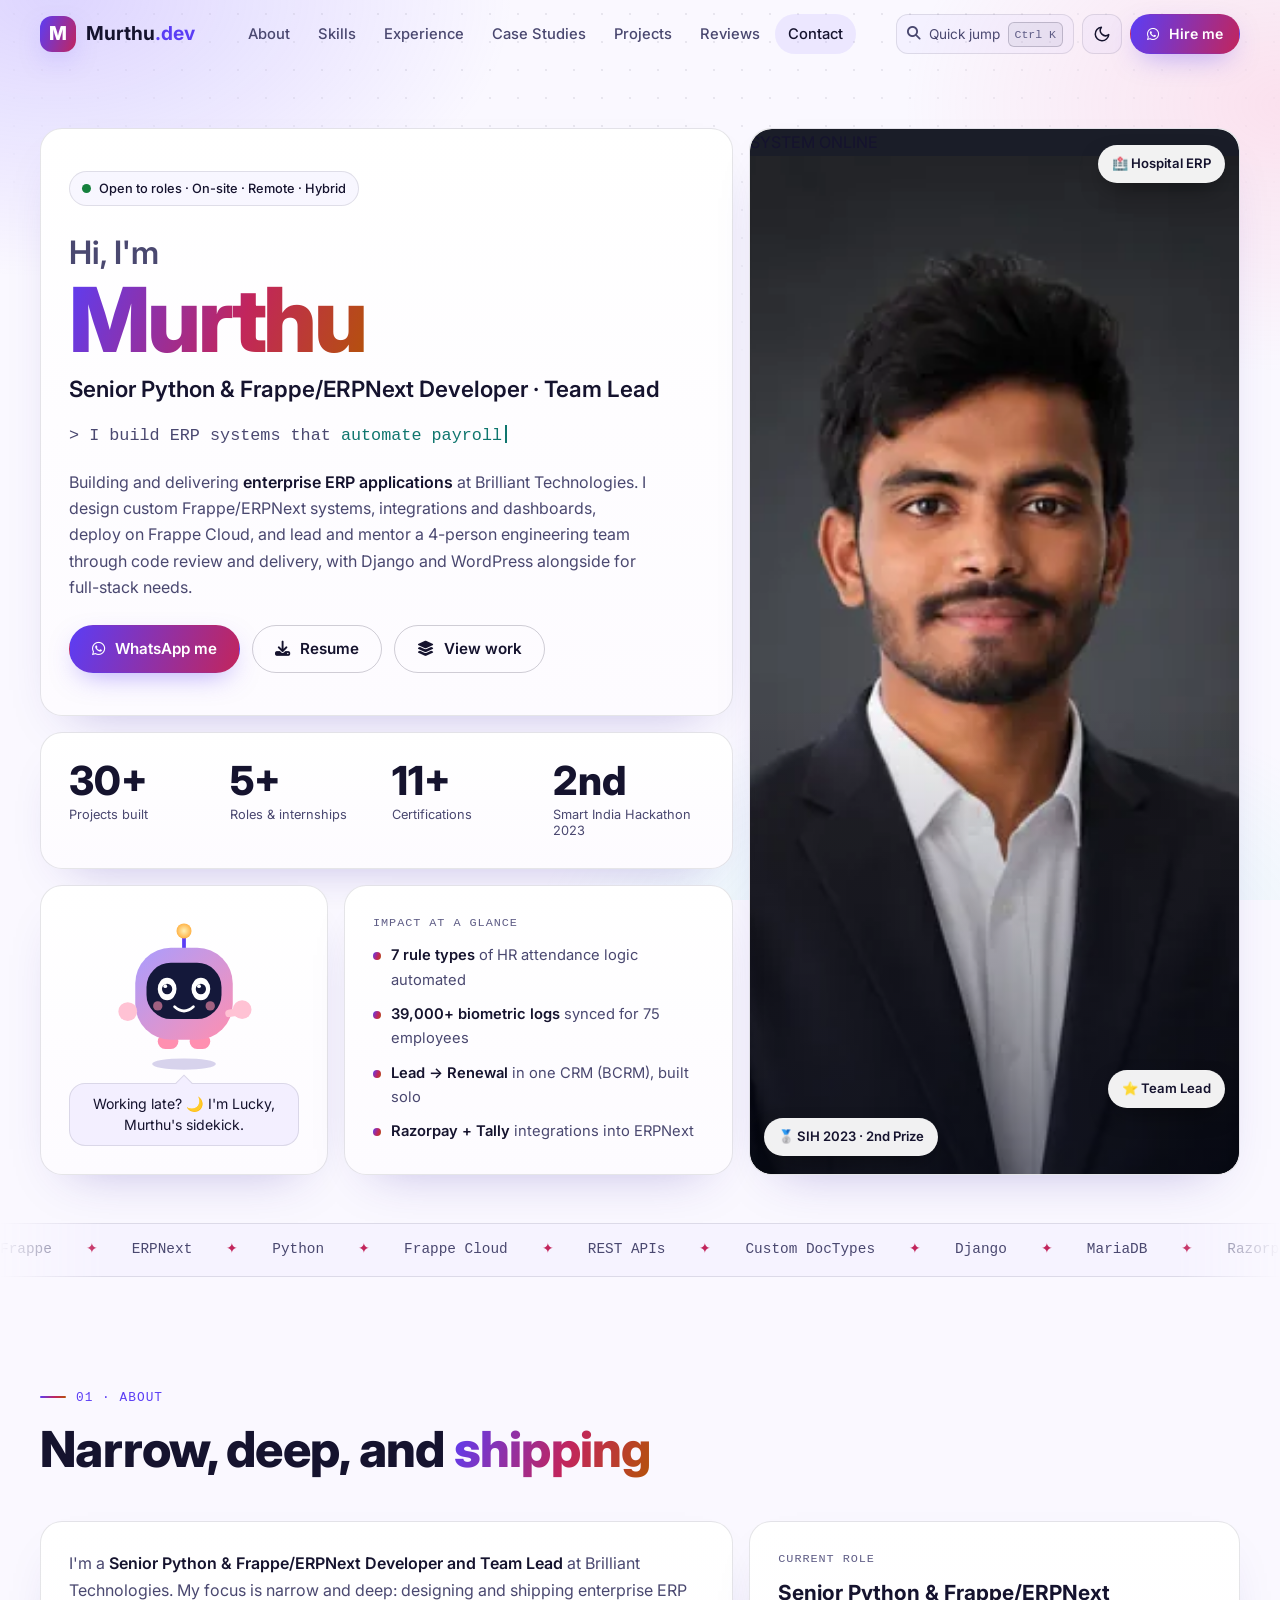
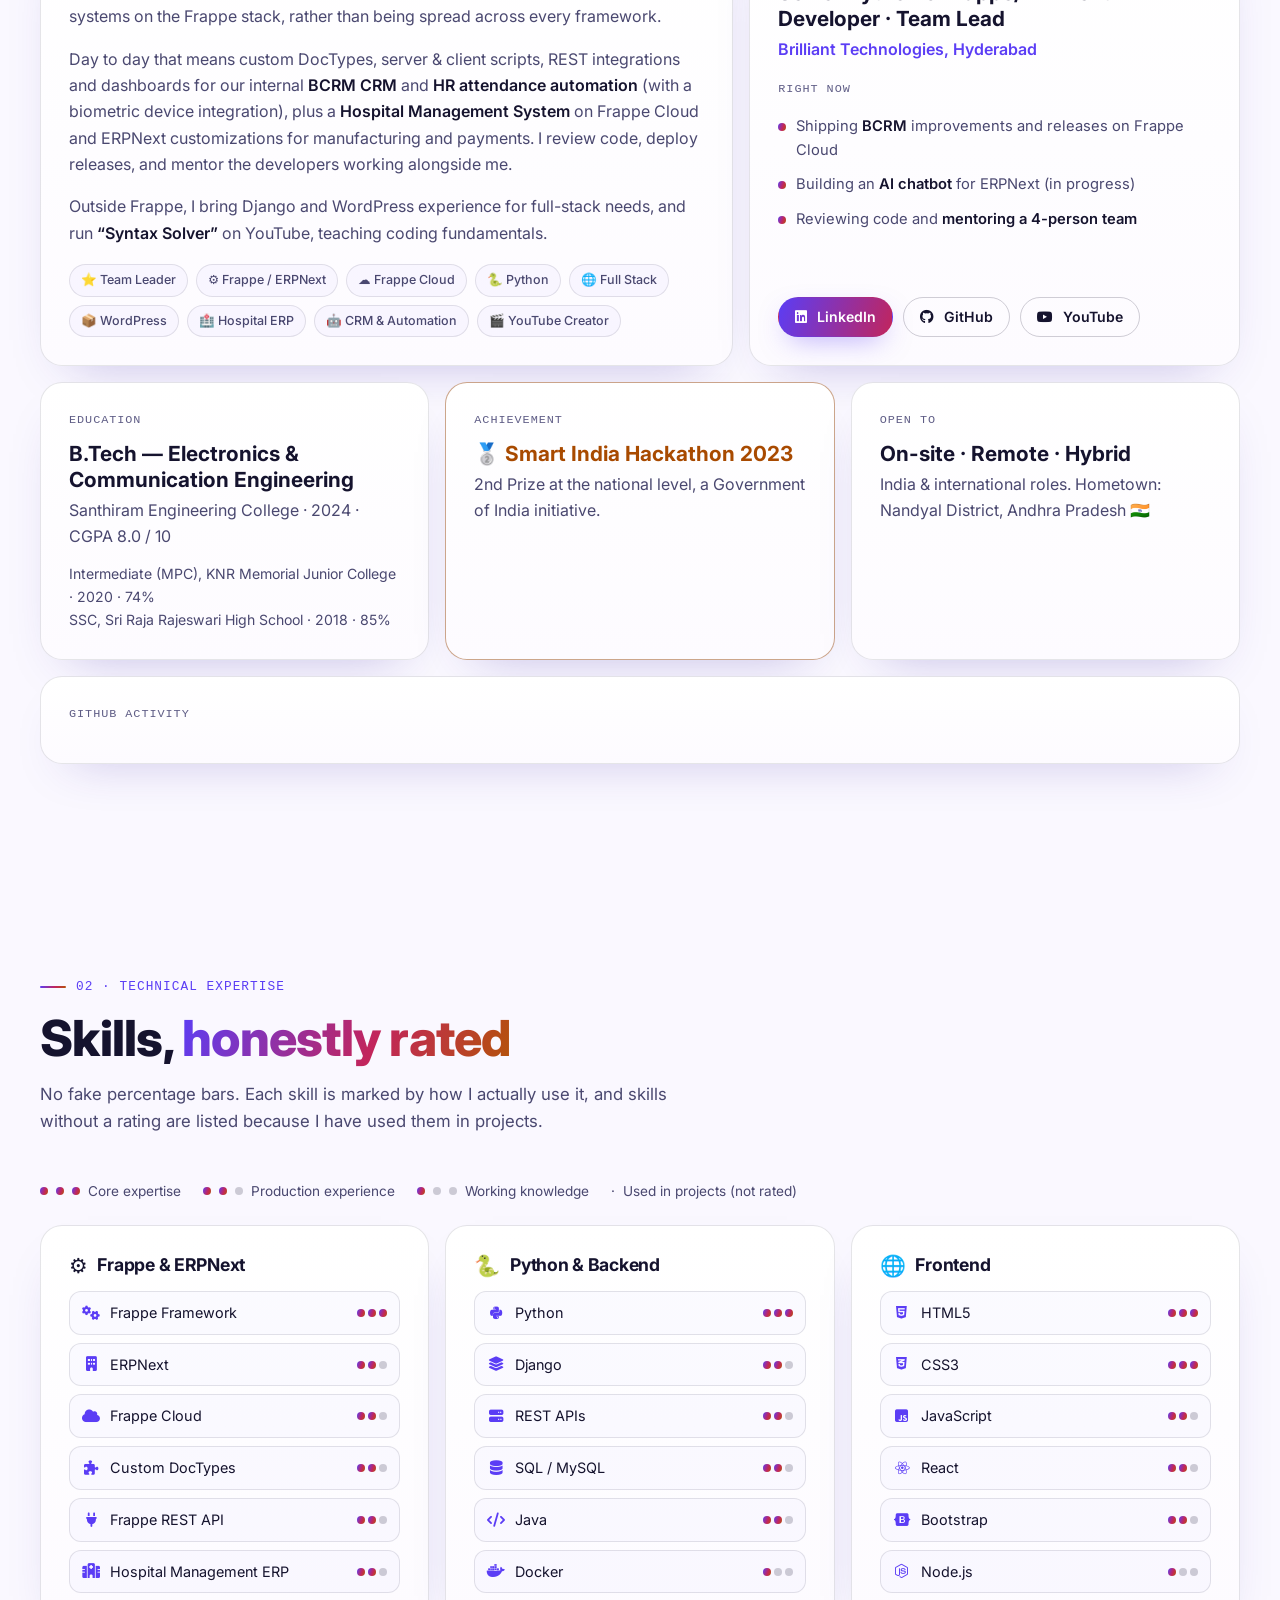
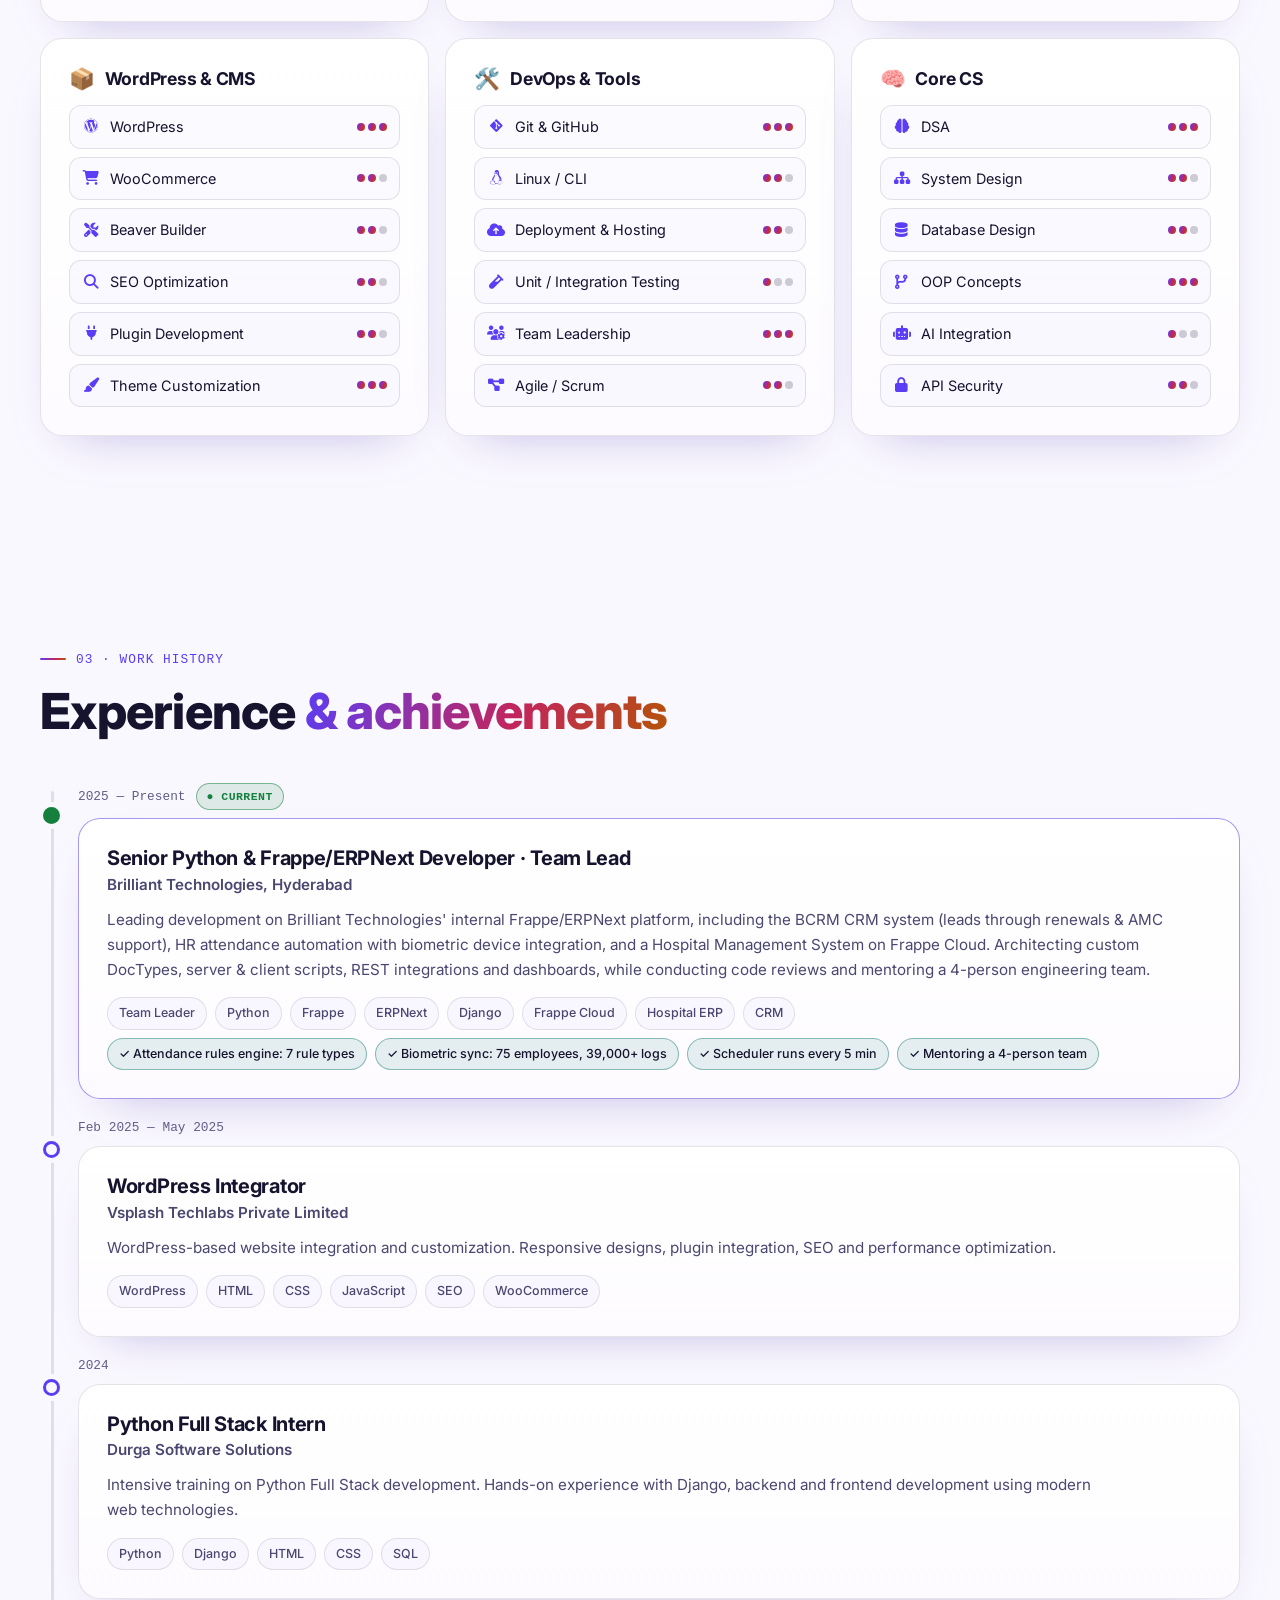
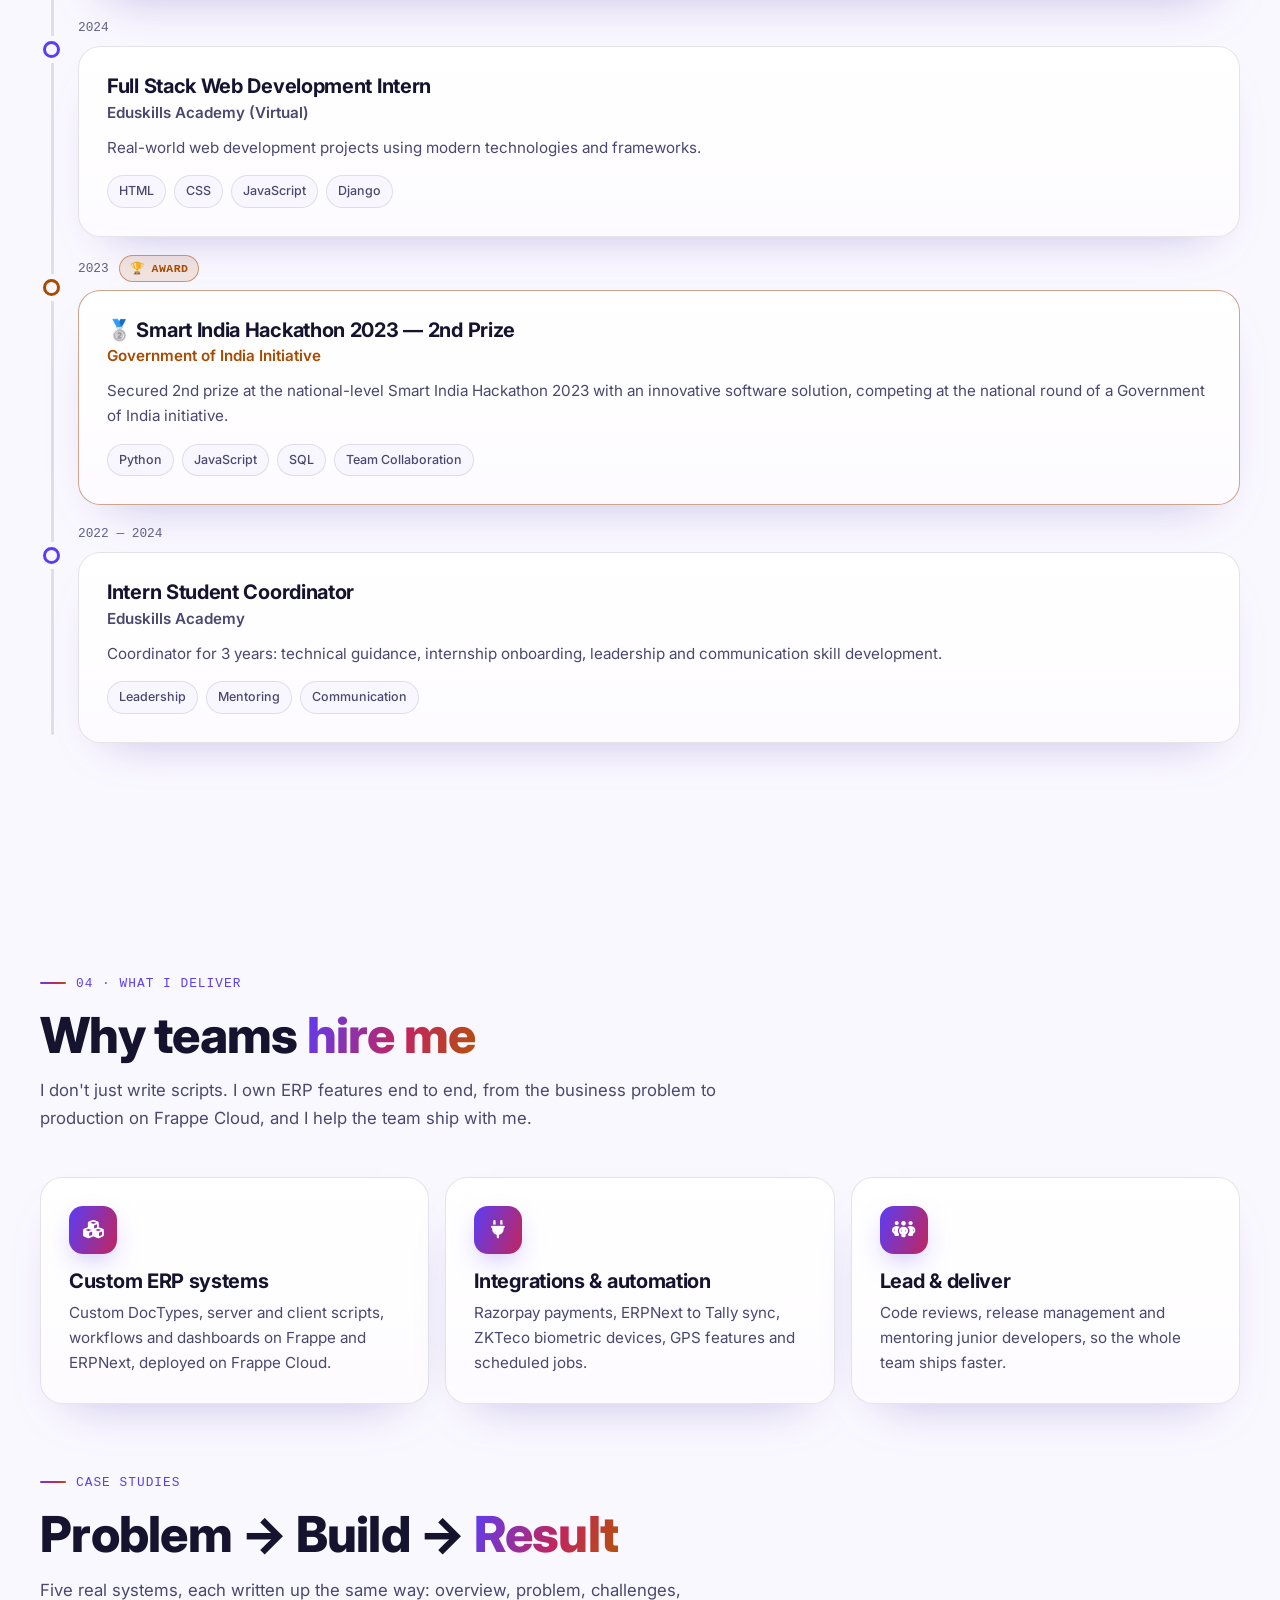
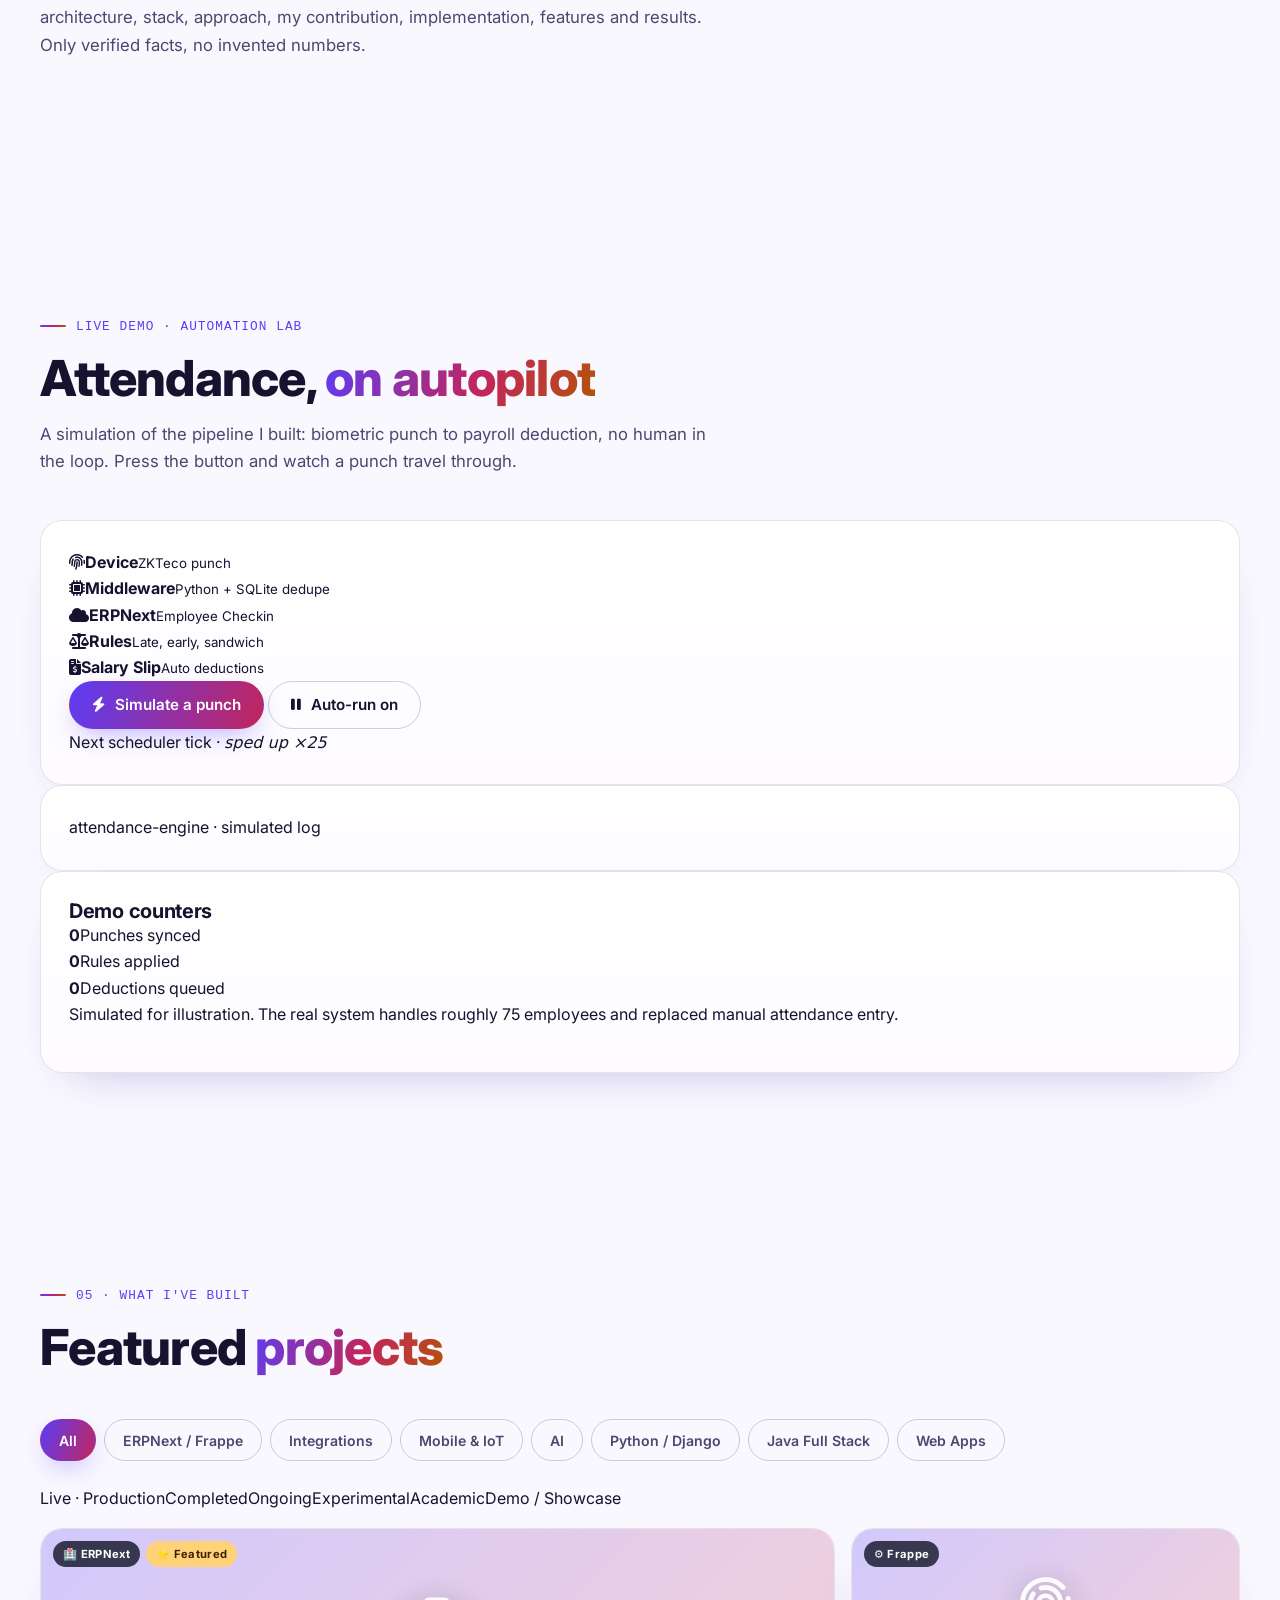
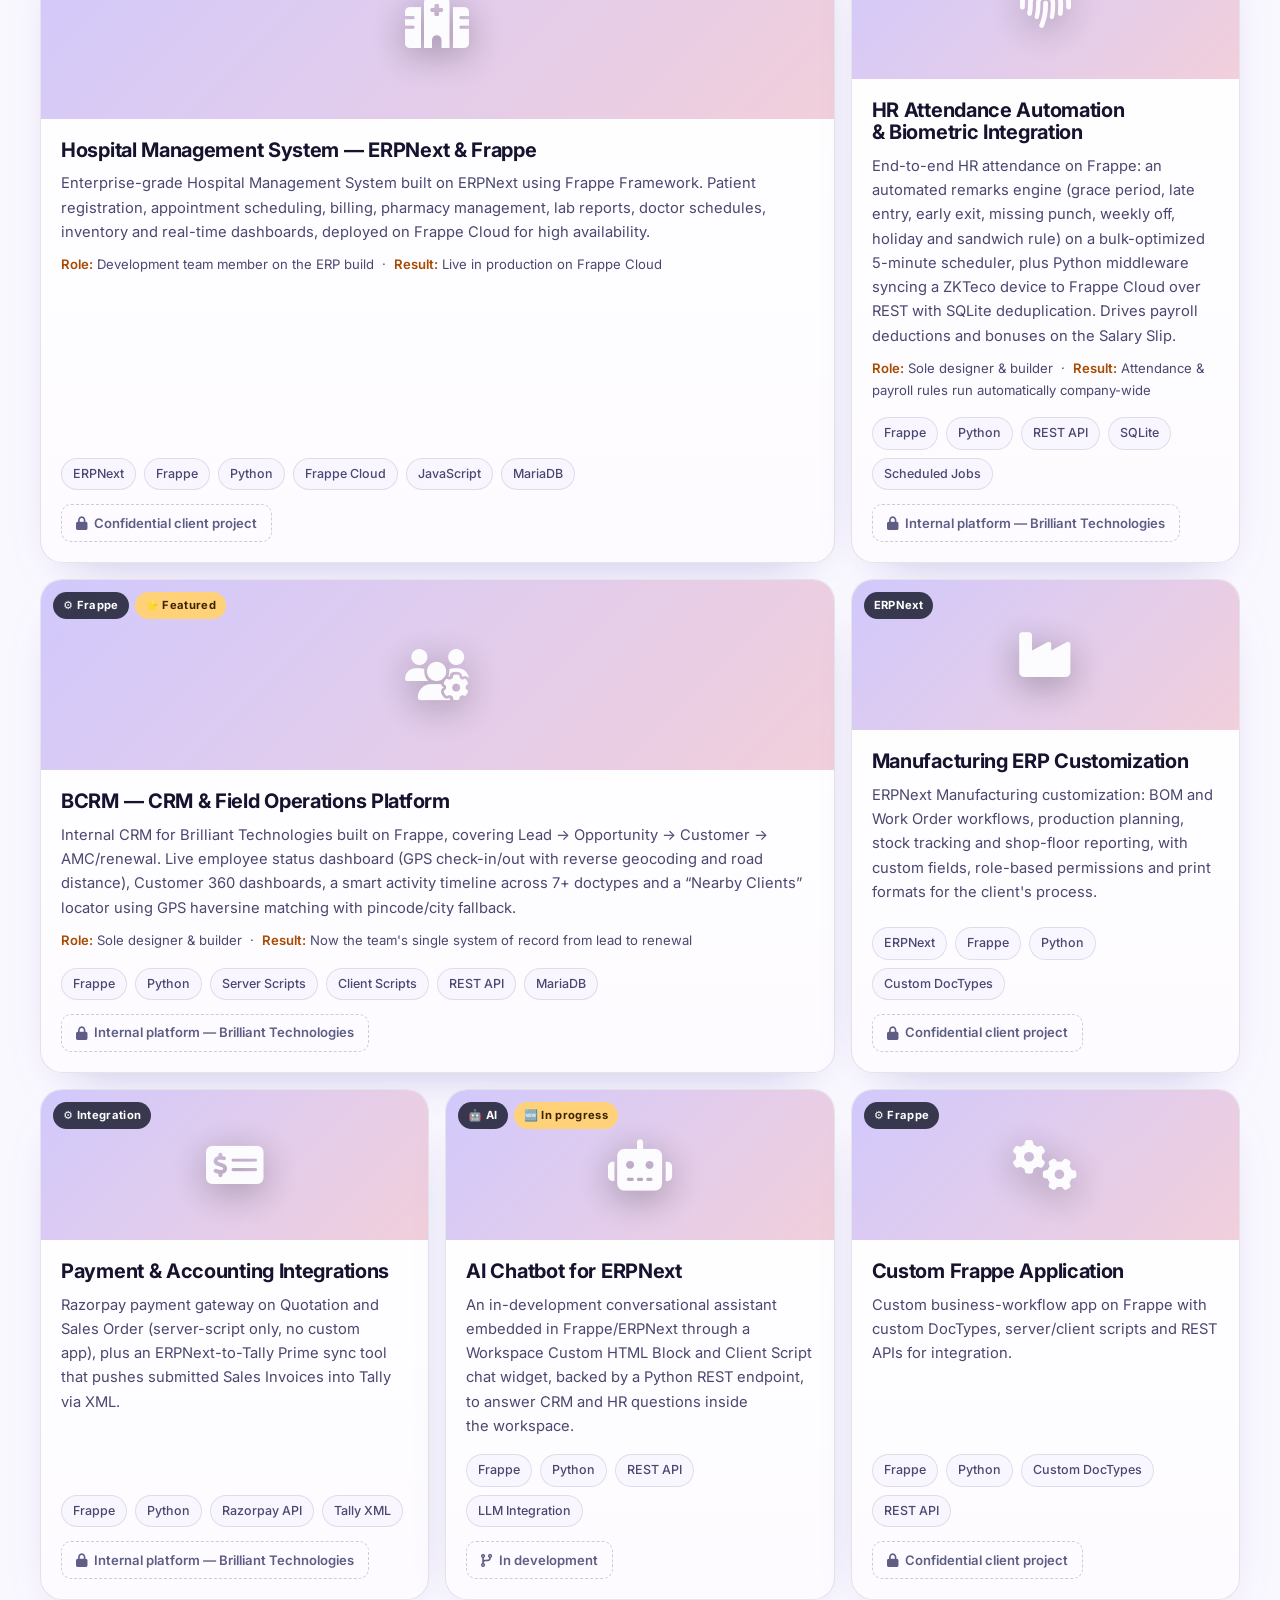
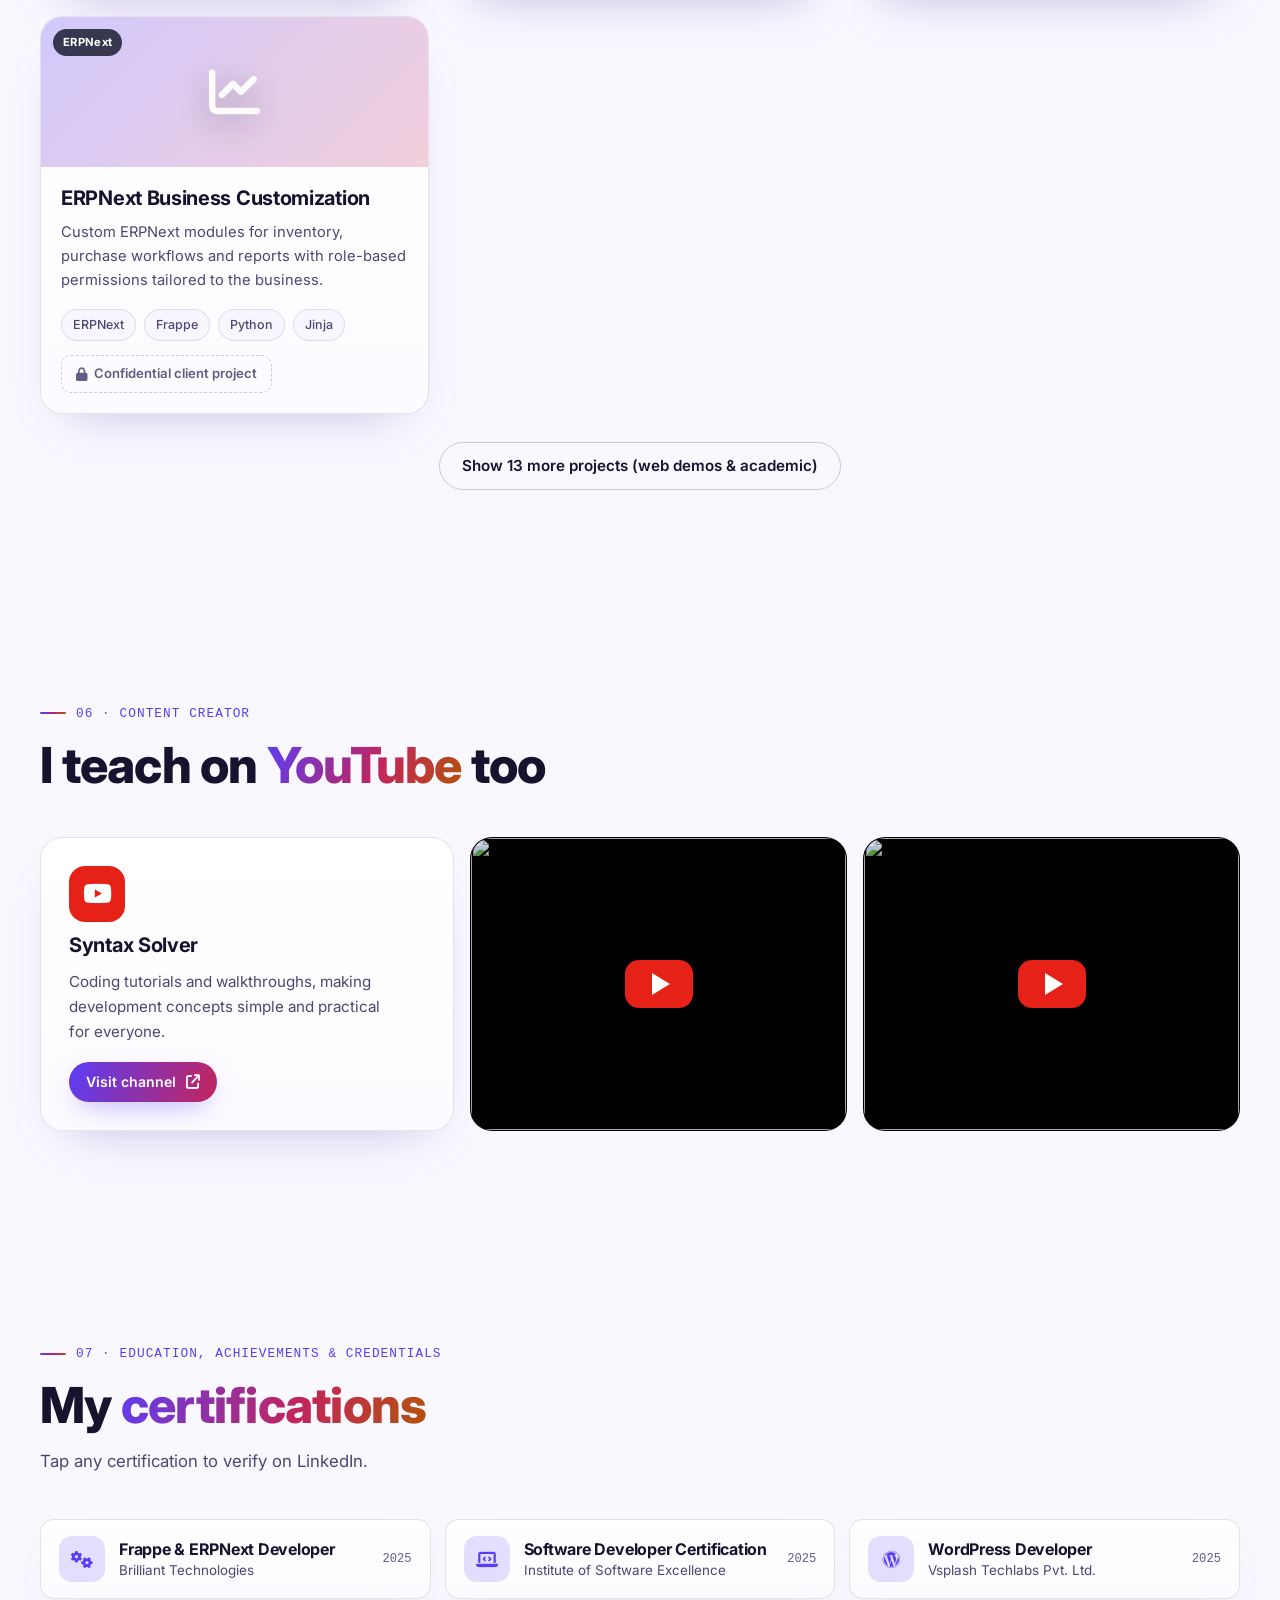
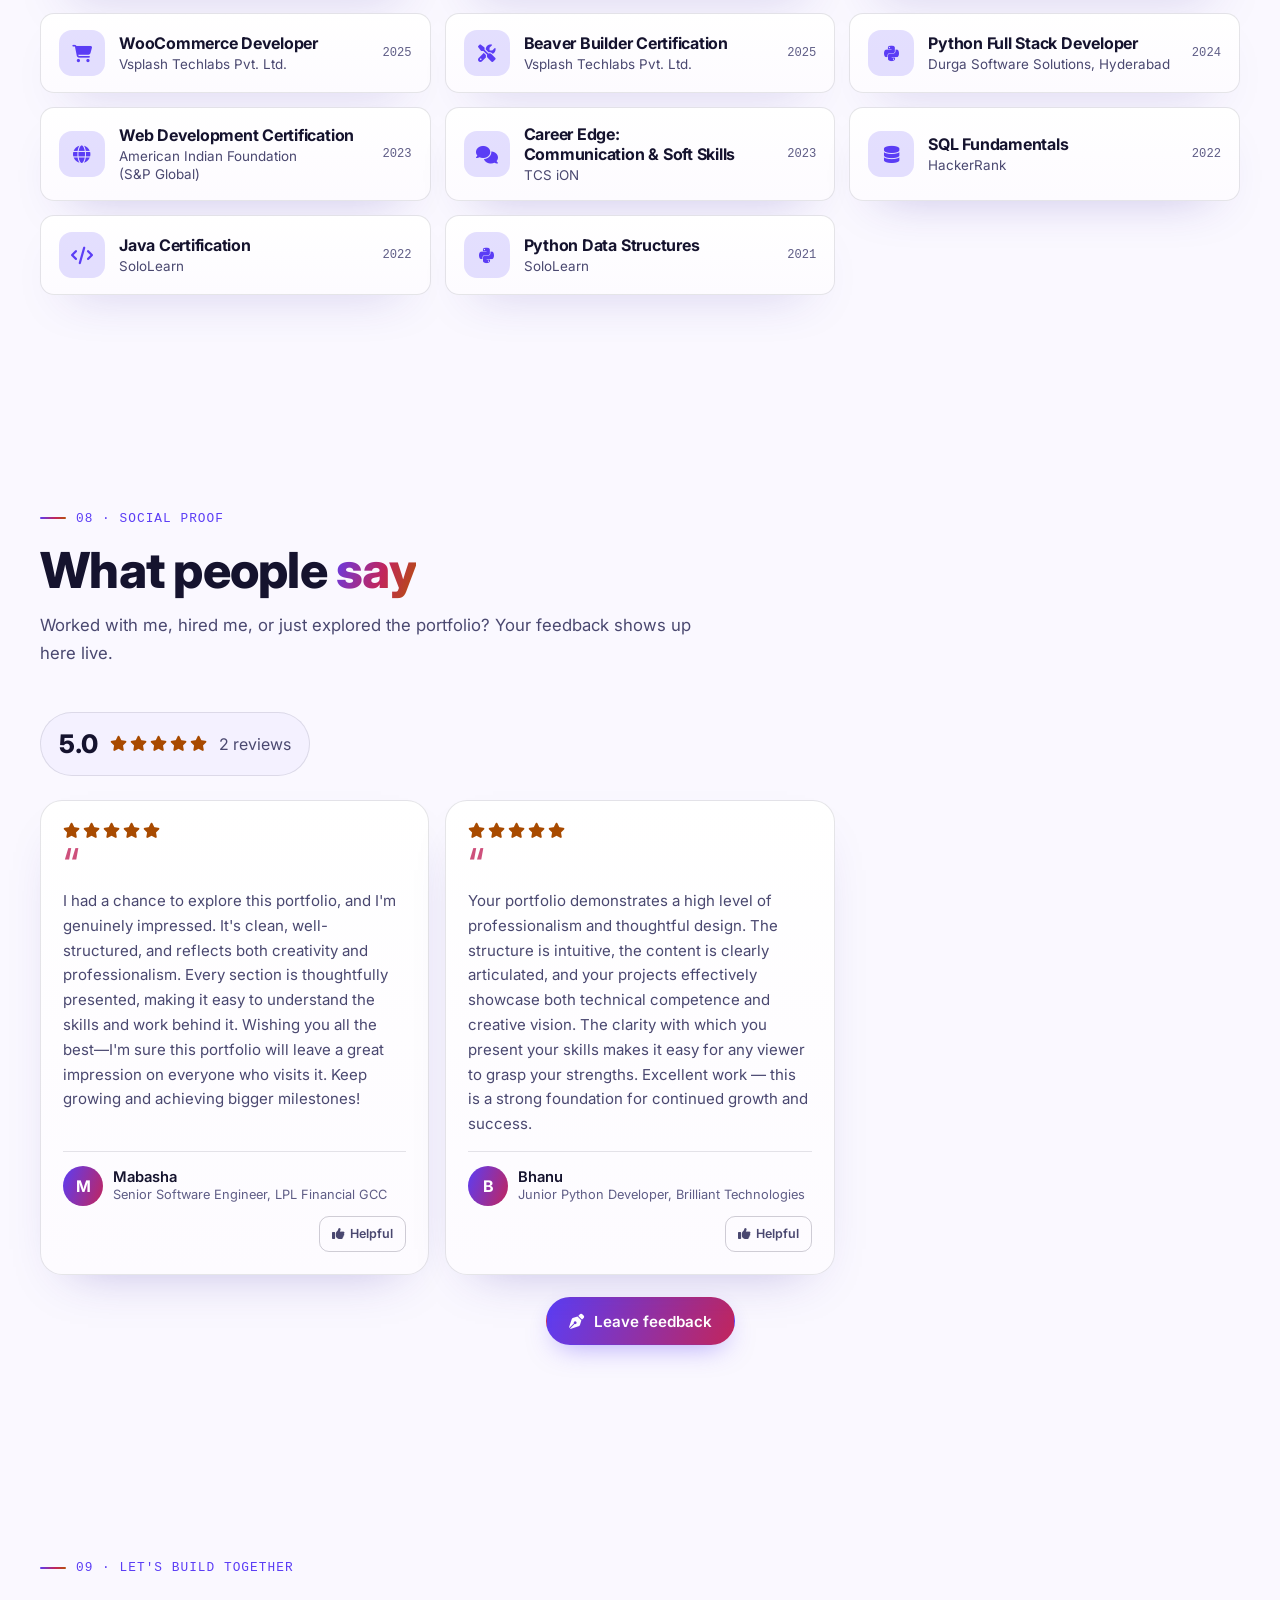
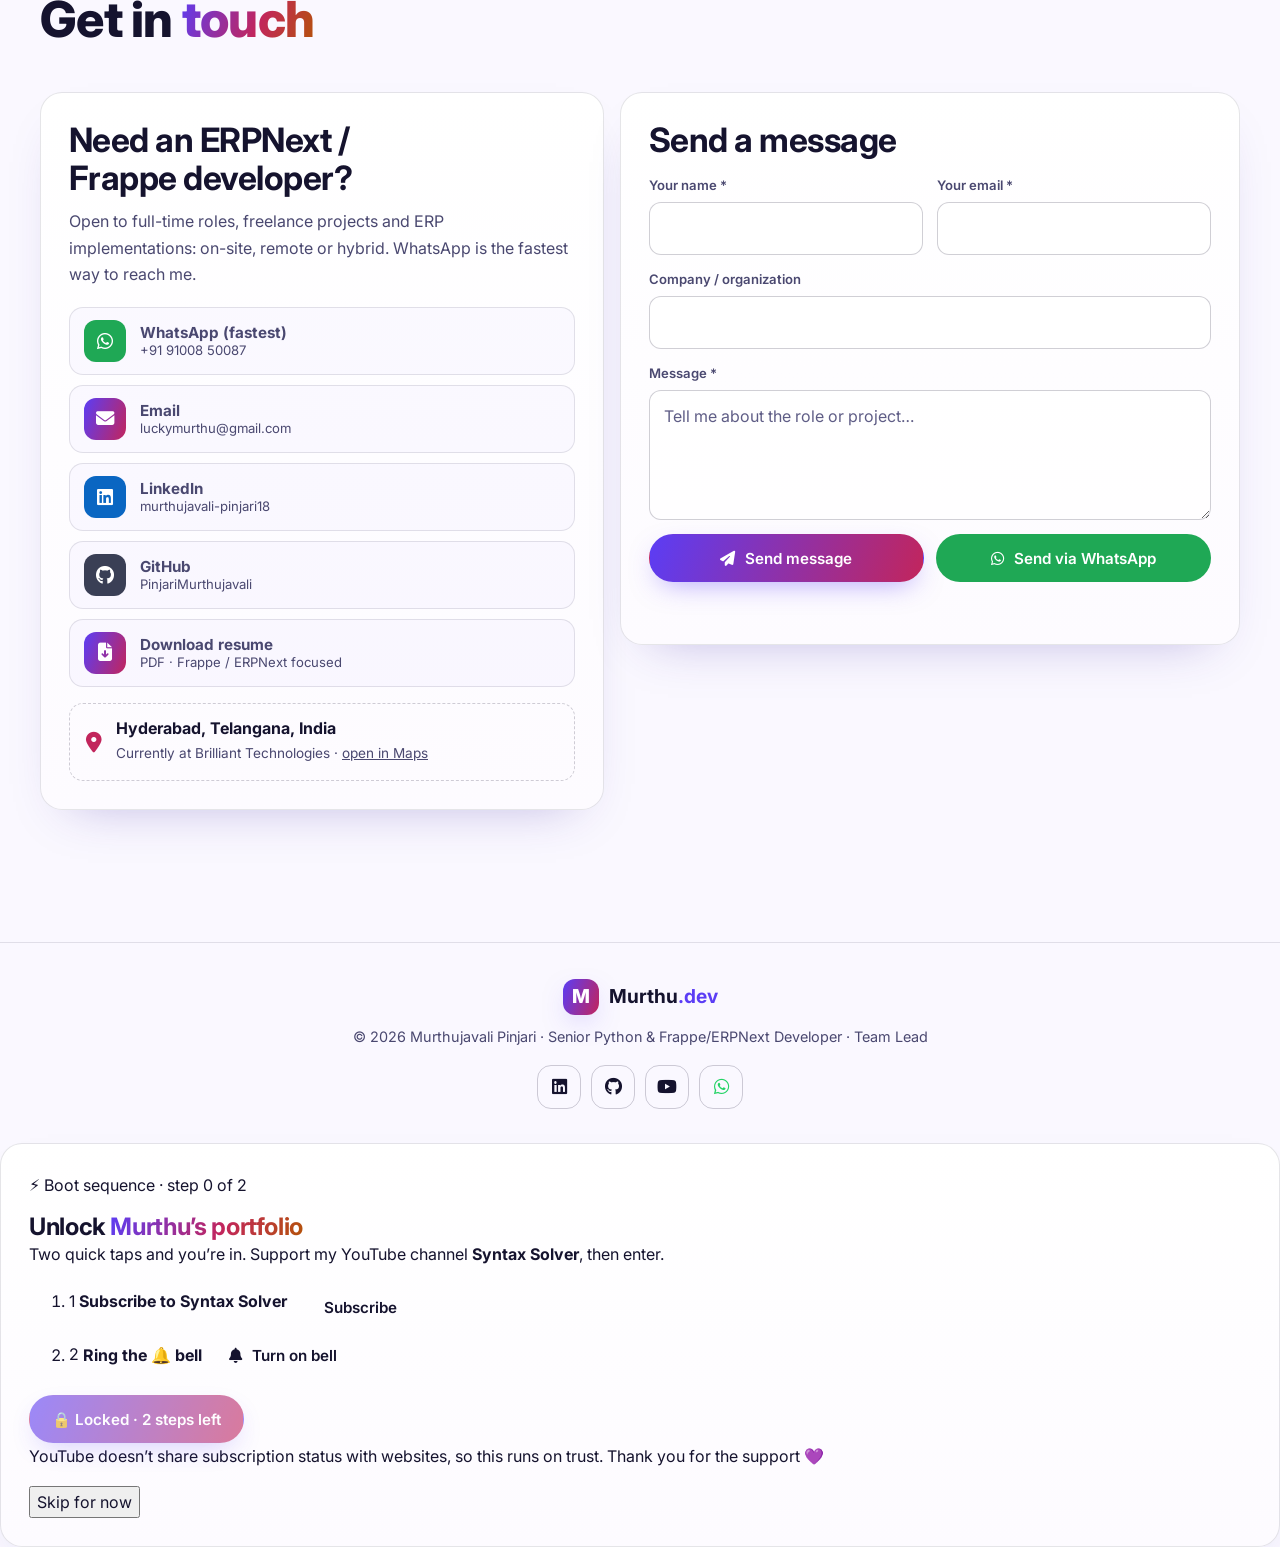
==== commit 737f577c: "Update print statement from 'Hello' to 'Goodbye'" ====
--- a/index.html
+++ b/index.html
@@ -42,7 +42,7 @@
     "worksFor": { "@type": "Organization", "name": "Brilliant Technologies" },
     "address": { "@type": "PostalAddress", "addressLocality": "Hyderabad", "addressRegion": "Telangana", "addressCountry": "IN" },
     "alumniOf": { "@type": "CollegeOrUniversity", "name": "Santhiram Engineering College" },
-    "knowsAbout": ["Python", "Frappe Framework", "ERPNext", "Django", "REST APIs", "Frappe Cloud", "WordPress"],
+    "knowsAbout": ["Python", "Frappe Framework", "ERPNext", "Frappe Healthcare", "Frappe HRMS", "Django", "REST APIs", "Frappe Cloud", "Flutter", "Razorpay integration", "Tally integration", "Biometric attendance integration", "WordPress", "WooCommerce"],
     "sameAs": [
       "https://www.linkedin.com/in/murthujavali-pinjari18/",
       "https://github.com/PinjariMurthujavali",
@@ -71,6 +71,15 @@
   <link href="https://fonts.googleapis.com/css2?family=Inter:wght@400;500;600;700&family=Outfit:wght@500;600;700;800&display=swap" rel="stylesheet">
   <link rel="stylesheet" href="https://cdnjs.cloudflare.com/ajax/libs/font-awesome/6.4.0/css/all.min.css" crossorigin="anonymous" referrerpolicy="no-referrer">
   <link rel="stylesheet" href="assets/css/style.css">
+  <link rel="stylesheet" href="assets/css/fx.css">
+  <script>
+    (function () {
+      var d = document.documentElement, skip = /[?&]nogate\b/.test(location.search);
+      try { if (localStorage.getItem('murthu-gate-v1') || sessionStorage.getItem('murthu-gate-skip')) skip = true; } catch (e) {}
+      d.classList.add('fx-pre');
+      if (!skip) d.classList.add('gate-open');
+    })();
+  </script>
 
   <script async src="https://www.googletagmanager.com/gtag/js?id=G-J2JYC707ET"></script>
   <script>window.dataLayer = window.dataLayer || []; function gtag(){dataLayer.push(arguments);} gtag('js', new Date()); gtag('config', 'G-J2JYC707ET');</script>
@@ -122,7 +131,7 @@
           </h1>
           <p class="hero__role">Senior Python &amp; Frappe/ERPNext Developer · Team Lead</p>
           <p class="hero__type" aria-hidden="true">&gt; I build ERP systems that <span class="type" id="typed">run hospitals</span><span class="caret"></span></p>
-          <p class="hero__lead">Building and delivering <strong>enterprise ERP applications</strong> at Brilliant Technologies. I design custom Frappe/ERPNext systems, integrations and dashboards, deploy on Frappe Cloud, and lead a team through code review and delivery, with Django and WordPress alongside for full-stack needs.</p>
+          <p class="hero__lead">Building and delivering <strong>enterprise ERP applications</strong> at Brilliant Technologies. I design custom Frappe/ERPNext systems, integrations and dashboards, deploy on Frappe Cloud, and lead and mentor a 4-person engineering team through code review and delivery, with Django and WordPress alongside for full-stack needs.</p>
           <div class="cta">
             <a class="btn btn--primary" href="https://wa.me/919100850087?text=Hi%20Murthu!%20I'd%20like%20to%20hire%20you." target="_blank" rel="noopener noreferrer"><i class="fab fa-whatsapp" aria-hidden="true"></i> WhatsApp me</a>
             <a class="btn btn--ghost" href="Murthujavali_Pinjari_ERPNext_Frappe.pdf" download><i class="fas fa-download" aria-hidden="true"></i> Resume</a>
@@ -132,6 +141,9 @@
 
         <figure class="tile tile--photo" style="margin:0">
           <div class="photo">
+            <span class="hud hud--tl" aria-hidden="true"></span><span class="hud hud--br" aria-hidden="true"></span>
+            <span class="hud-tag" aria-hidden="true"><i></i>SYSTEM ONLINE</span>
+            <span class="scanline" aria-hidden="true"></span>
             <picture>
               <source type="image/webp" srcset="assets/img/murthu-480.webp 480w, assets/img/murthu-800.webp 800w, assets/img/murthu-1100.webp 1100w" sizes="(min-width: 1024px) 480px, (min-width: 700px) 50vw, 92vw">
               <img src="assets/img/murthu-800.jpg" width="800" height="800" fetchpriority="high" decoding="async" alt="Portrait of Murthujavali Pinjari, Senior Python and Frappe/ERPNext Developer">
@@ -144,7 +156,7 @@
 
         <article class="tile tile--stats spot" aria-label="Highlights in numbers">
           <div class="stats">
-            <div class="stat"><b data-count="21" data-suffix="+">21+</b><span>Projects built</span></div>
+            <div class="stat"><b data-count="30" data-suffix="+">30+</b><span>Projects built</span></div>
             <div class="stat"><b data-count="5" data-suffix="+">5+</b><span>Roles &amp; internships</span></div>
             <div class="stat"><b data-count="11" data-suffix="+">11+</b><span>Certifications</span></div>
             <div class="stat"><b>2nd</b><span>Smart India Hackathon 2023</span></div>
@@ -218,7 +230,7 @@
             <ul class="impact">
               <li><span>Shipping <strong>BCRM</strong> improvements and releases on Frappe Cloud</span></li>
               <li><span>Building an <strong>AI chatbot</strong> for ERPNext (in progress)</span></li>
-              <li><span>Reviewing code and <strong>mentoring</strong> junior developers</span></li>
+              <li><span>Reviewing code and <strong>mentoring a 4-person team</strong></span></li>
             </ul>
             <div class="socials" style="margin-top:auto;padding-top:18px">
               <a class="btn btn--primary btn--sm" href="https://www.linkedin.com/in/murthujavali-pinjari18/" target="_blank" rel="noopener noreferrer"><i class="fab fa-linkedin" aria-hidden="true"></i> LinkedIn</a>
@@ -262,12 +274,13 @@
         <div class="section__head rv">
           <p class="eyebrow">02 · Technical expertise</p>
           <h2 class="section__title">Skills, <span class="grad">honestly rated</span></h2>
-          <p class="section__lead">No fake percentage bars. Each skill is marked by how I actually use it.</p>
+          <p class="section__lead">No fake percentage bars. Each skill is marked by how I actually use it, and skills without a rating are listed because I have used them in projects.</p>
         </div>
         <div class="legend rv" aria-label="Legend">
           <span><span class="lvl" aria-hidden="true"><i class="on"></i><i class="on"></i><i class="on"></i></span> Core expertise</span>
           <span><span class="lvl" aria-hidden="true"><i class="on"></i><i class="on"></i><i></i></span> Production experience</span>
           <span><span class="lvl" aria-hidden="true"><i class="on"></i><i></i><i></i></span> Working knowledge</span>
+          <span><span class="lvl lvl--none" aria-hidden="true">·</span> Used in projects (not rated)</span>
         </div>
         <div class="skills" id="skillsGrid"><noscript><p class="muted">Enable JavaScript to see the skills grid. Core: Python, Frappe Framework, HTML/CSS, WordPress, Git, Team Leadership.</p></noscript></div>
       </div>
@@ -287,9 +300,9 @@
             <div class="tile tile--current spot">
               <h3 class="tl__role">Senior Python &amp; Frappe/ERPNext Developer · Team Lead</h3>
               <p class="tl__org">Brilliant Technologies, Hyderabad</p>
-              <p>Leading development on Brilliant Technologies' internal Frappe/ERPNext platform, including the BCRM CRM system (leads through renewals &amp; AMC support), HR attendance automation with biometric device integration, and a Hospital Management System on Frappe Cloud. Architecting custom DocTypes, server &amp; client scripts, REST integrations and dashboards, while conducting code reviews and mentoring junior developers.</p>
+              <p>Leading development on Brilliant Technologies' internal Frappe/ERPNext platform, including the BCRM CRM system (leads through renewals &amp; AMC support), HR attendance automation with biometric device integration, and a Hospital Management System on Frappe Cloud. Architecting custom DocTypes, server &amp; client scripts, REST integrations and dashboards, while conducting code reviews and mentoring a 4-person engineering team.</p>
               <div class="tags"><span class="tag">Team Leader</span><span class="tag">Python</span><span class="tag">Frappe</span><span class="tag">ERPNext</span><span class="tag">Django</span><span class="tag">Frappe Cloud</span><span class="tag">Hospital ERP</span><span class="tag">CRM</span></div>
-              <div class="tags" style="margin-top:8px"><span class="tag hi">✓ Attendance rules engine: 7 rule types</span><span class="tag hi">✓ Biometric sync: 75 employees, 39,000+ logs</span><span class="tag hi">✓ Scheduler runs every 5 min</span></div>
+              <div class="tags" style="margin-top:8px"><span class="tag hi">✓ Attendance rules engine: 7 rule types</span><span class="tag hi">✓ Biometric sync: 75 employees, 39,000+ logs</span><span class="tag hi">✓ Scheduler runs every 5 min</span><span class="tag hi">✓ Mentoring a 4-person team</span></div>
             </div>
           </article>
 
@@ -364,51 +377,53 @@
         <div class="section__head rv">
           <p class="eyebrow">Case studies</p>
           <h2 class="section__title">Problem → Build → <span class="grad">Result</span></h2>
-        </div>
-
-        <article class="tile case spot rv">
-          <div>
-            <p class="case__tag">Case study 01 · Internal CRM</p>
-            <h3>BCRM: one system from lead to renewal</h3>
-            <dl>
-              <div><dt>Problem</dt><dd>Sales, field visits and renewals lived in separate places, so nobody had one view of a customer.</dd></div>
-              <div><dt>What I built</dt><dd>A Frappe CRM covering Lead → Opportunity → Customer → AMC/renewal, with GPS check-in/out, Customer 360 dashboards, a smart activity timeline across 7+ doctypes and a “Nearby Clients” locator.</dd></div>
-              <div><dt>Result</dt><dd>It is now the team's single system of record from lead to renewal. I designed and built it solo.</dd></div>
-            </dl>
-            <div class="case-stats"><div><b>7+</b><small>doctypes on one timeline</small></div><div><b>1</b><small>system of record</small></div></div>
+          <p class="section__lead">Five real systems, each written up the same way: overview, problem, challenges, architecture, stack, approach, my contribution, implementation, features and results. Only verified facts, no invented numbers.</p>
+        </div>
+        <div class="cs" id="caseStudies"><noscript><p class="muted">Enable JavaScript to read the case studies: BCRM, Hospital Management System, HRMS Automation, Biometric Sync and VCRM ↔ BCRM.</p></noscript></div>
+      </div>
+    </section>
+
+    <!-- ═════════ AUTOMATION LAB ═════════ -->
+    <section id="automation" class="section">
+      <div class="container">
+        <div class="section__head rv">
+          <p class="eyebrow">Live demo · Automation lab</p>
+          <h2 class="section__title">Attendance, <span class="grad">on autopilot</span></h2>
+          <p class="section__lead">A simulation of the pipeline I built: biometric punch to payroll deduction, no human in the loop. Press the button and watch a punch travel through.</p>
+        </div>
+        <div class="lab">
+          <div class="tile lab__flow rv">
+            <div class="flow" id="flow" role="img" aria-label="Pipeline: biometric device, middleware, ERPNext, rules engine, salary slip">
+              <div class="node"><span class="node__ico"><i class="fas fa-fingerprint" aria-hidden="true"></i></span><span class="node__txt"><b>Device</b><small>ZKTeco punch</small></span></div>
+              <div class="link"><span class="packet"></span></div>
+              <div class="node"><span class="node__ico"><i class="fas fa-microchip" aria-hidden="true"></i></span><span class="node__txt"><b>Middleware</b><small>Python + SQLite dedupe</small></span></div>
+              <div class="link"><span class="packet"></span></div>
+              <div class="node"><span class="node__ico"><i class="fas fa-cloud" aria-hidden="true"></i></span><span class="node__txt"><b>ERPNext</b><small>Employee Checkin</small></span></div>
+              <div class="link"><span class="packet"></span></div>
+              <div class="node"><span class="node__ico"><i class="fas fa-scale-balanced" aria-hidden="true"></i></span><span class="node__txt"><b>Rules</b><small>Late, early, sandwich</small></span></div>
+              <div class="link"><span class="packet"></span></div>
+              <div class="node"><span class="node__ico"><i class="fas fa-file-invoice-dollar" aria-hidden="true"></i></span><span class="node__txt"><b>Salary Slip</b><small>Auto deductions</small></span></div>
+            </div>
+            <div class="lab__ctrl">
+              <button class="btn btn--primary" id="labPunch" type="button"><i class="fas fa-bolt" aria-hidden="true"></i> Simulate a punch</button>
+              <button class="btn btn--ghost" id="labRun" type="button" aria-pressed="true"><i class="fas fa-pause" aria-hidden="true"></i> <span>Auto-run on</span></button>
+              <div class="tick"><span class="tick__lbl">Next scheduler tick · <em>sped up ×25</em></span><span class="tick__bar"><i id="tickBar"></i></span></div>
+            </div>
           </div>
-          <div class="case__vis" aria-hidden="true">
-            <div class="mock"><div class="mock__bar"><i></i><i></i><i></i></div>
-              <div class="mock__body">
-                <div class="pipe"><div>Lead</div><div>Opportunity</div><div>Customer</div><div>AMC</div></div>
-                <div class="rows"><div>Customer 360 · Quotations<em>LIVE</em></div><div>Nearby Clients · GPS match<em>LIVE</em></div><div>Employee check-in · Road distance<em>LIVE</em></div></div>
-              </div>
-              <p class="mock__cap">Illustrative UI. Real client data is private.</p>
-            </div>
+          <div class="tile lab__term rv">
+            <div class="term__bar"><i></i><i></i><i></i><span>attendance-engine · simulated log</span></div>
+            <div class="term__body" id="termLog" role="log" aria-live="off" aria-label="Simulated pipeline log"></div>
           </div>
-        </article>
-
-        <article class="tile case case--flip spot rv">
-          <div>
-            <p class="case__tag">Case study 02 · HR automation</p>
-            <h3>Attendance &amp; payroll rules, automated</h3>
-            <dl>
-              <div><dt>Problem</dt><dd>Attendance remarks and payroll deductions depended on manual checking of biometric punches.</dd></div>
-              <div><dt>What I built</dt><dd>A rules engine (grace period, late entry, early exit, missing punch, weekly off, holiday, sandwich rule) on a 5-minute scheduler, plus Python middleware syncing a ZKTeco device to Frappe Cloud with SQLite deduplication.</dd></div>
-              <div><dt>Result</dt><dd>Attendance and payroll rules run automatically company-wide, feeding Salary Slip deductions and bonuses.</dd></div>
-            </dl>
-            <div class="case-stats"><div><b>7</b><small>rule types</small></div><div><b>39,000+</b><small>logs synced</small></div><div><b>75</b><small>employees</small></div><div><b>5 min</b><small>scheduler</small></div></div>
+          <div class="tile lab__metrics rv">
+            <h3>Demo counters</h3>
+            <div class="meters">
+              <div class="meter"><b id="mPunch">0</b><span>Punches synced</span></div>
+              <div class="meter"><b id="mRemark">0</b><span>Rules applied</span></div>
+              <div class="meter"><b id="mDed">0</b><span>Deductions queued</span></div>
+            </div>
+            <p>Simulated for illustration. The real system handles roughly 75 employees and replaced manual attendance entry.</p>
           </div>
-          <div class="case__vis" aria-hidden="true">
-            <div class="mock"><div class="mock__bar"><i></i><i></i><i></i></div>
-              <div class="mock__body">
-                <div class="rows"><div>Late entry · grace period<em>AUTO</em></div><div>Missing punch · flagged<em>AUTO</em></div><div>Sandwich rule · weekly off<em>AUTO</em></div></div>
-                <div class="bars"><span style="height:45%"></span><span style="height:70%"></span><span style="height:55%"></span><span style="height:90%"></span><span style="height:65%"></span><span style="height:80%"></span></div>
-              </div>
-              <p class="mock__cap">Illustrative UI. Real client data is private.</p>
-            </div>
-          </div>
-        </article>
+        </div>
       </div>
     </section>
 
@@ -422,11 +437,14 @@
         <div class="filters rv" role="group" aria-label="Filter projects by category">
           <button class="filter" type="button" data-filter="all" aria-pressed="true">All</button>
           <button class="filter" type="button" data-filter="erp" aria-pressed="false">ERPNext / Frappe</button>
+          <button class="filter" type="button" data-filter="integration" aria-pressed="false">Integrations</button>
+          <button class="filter" type="button" data-filter="mobile" aria-pressed="false">Mobile &amp; IoT</button>
           <button class="filter" type="button" data-filter="ai" aria-pressed="false">AI</button>
           <button class="filter" type="button" data-filter="python" aria-pressed="false">Python / Django</button>
           <button class="filter" type="button" data-filter="java" aria-pressed="false">Java Full Stack</button>
           <button class="filter" type="button" data-filter="web" aria-pressed="false">Web Apps</button>
         </div>
+        <p class="status-key rv" aria-label="Project status key"><span class="st st--production">Live · Production</span><span class="st st--completed">Completed</span><span class="st st--ongoing">Ongoing</span><span class="st st--experimental">Experimental</span><span class="st st--academic">Academic</span><span class="st st--demo">Demo / Showcase</span></p>
         <div class="projects" id="projGrid" aria-live="polite"><noscript><p class="muted">Enable JavaScript to browse projects, or visit <a href="https://github.com/PinjariMurthujavali" style="text-decoration:underline">github.com/PinjariMurthujavali</a>.</p></noscript></div>
         <div class="more" id="projMoreWrap"><button class="btn btn--ghost" id="projMore" type="button" aria-expanded="false">Show more projects</button></div>
       </div>
@@ -460,10 +478,11 @@
     <section id="certs" class="section">
       <div class="container">
         <div class="section__head rv">
-          <p class="eyebrow">07 · Credentials</p>
+          <p class="eyebrow">07 · Education, achievements &amp; credentials</p>
           <h2 class="section__title">My <span class="grad">certifications</span></h2>
-          <p class="section__lead">Tap any card to verify on LinkedIn.</p>
-        </div>
+          <p class="section__lead">Tap any certification to verify on LinkedIn.</p>
+        </div>
+        <div class="achv" id="achvGrid"></div>
         <div class="certs" id="certGrid"></div>
       </div>
     </section>
@@ -576,14 +595,65 @@
   <button class="totop" id="toTop" type="button" aria-label="Back to top"><i class="fas fa-arrow-up" aria-hidden="true"></i></button>
   <div class="toast" id="toast" role="status" aria-live="polite"></div>
 
+  <dialog class="pmodal" id="projDialog" aria-labelledby="pmTitle">
+    <div class="pmodal__in">
+      <button class="pmodal__x" id="pmClose" type="button" aria-label="Close project details"><i class="fas fa-xmark" aria-hidden="true"></i></button>
+      <div id="pmBody"></div>
+    </div>
+  </dialog>
+
   <dialog class="palette" id="palette" aria-label="Quick jump">
     <input class="palette__input" id="paletteInput" type="text" placeholder="Jump to a section or action…" aria-label="Search sections and actions" autocomplete="off" role="combobox" aria-expanded="true" aria-controls="paletteList">
     <div class="palette__list" id="paletteList" role="listbox" aria-label="Results"></div>
     <div class="palette__hint"><span>↑↓ navigate</span><span>↵ select</span><span>Esc close</span></div>
   </dialog>
 
+  <svg width="0" height="0" style="position:absolute" aria-hidden="true" focusable="false">
+    <defs>
+      <linearGradient id="fxBody" x1="0" y1="0" x2="1" y2="1"><stop offset="0" stop-color="#c4bcff"/><stop offset="1" stop-color="#8f82f5"/></linearGradient>
+      <radialGradient id="fxBulb"><stop offset="0" stop-color="#fff6c9"/><stop offset="1" stop-color="#ffd27a"/></radialGradient>
+      <linearGradient id="fxFlame" x1="0" y1="0" x2="0" y2="1"><stop offset="0" stop-color="#ffd27a"/><stop offset="1" stop-color="#ff8fb0" stop-opacity="0"/></linearGradient>
+    </defs>
+  </svg>
+
+  <div class="gate" id="gate" role="dialog" aria-modal="true" aria-labelledby="gateTitle" aria-describedby="gateDesc">
+    <div class="gate__card tile">
+      <div class="gate__bot" id="gateBot" aria-hidden="true"></div>
+      <p class="gate__kicker" id="gKicker">⚡ Boot sequence · step 0 of 2</p>
+      <h2 id="gateTitle">Unlock <span class="grad">Murthu’s portfolio</span></h2>
+      <p id="gateDesc">Two quick taps and you’re in. Support my YouTube channel <strong>Syntax Solver</strong>, then enter.</p>
+      <ol class="steps">
+        <li class="step is-active" id="step1">
+          <span class="step__num">1</span>
+          <span class="step__txt"><strong>Subscribe to Syntax Solver</strong><small id="s1msg"></small></span>
+          <a class="btn btn--yt" id="gSub" href="https://www.youtube.com/@Syntaxsolver-u5m?sub_confirmation=1" target="_blank" rel="noopener"><svg viewBox="0 0 24 24" fill="currentColor" aria-hidden="true"><path d="M23 7.2a3 3 0 0 0-2.1-2.1C19 4.6 12 4.6 12 4.6s-7 0-8.9.5A3 3 0 0 0 1 7.2C.5 9.1.5 12 .5 12s0 2.9.5 4.8a3 3 0 0 0 2.1 2.1c1.9.5 8.9.5 8.9.5s7 0 8.9-.5a3 3 0 0 0 2.1-2.1c.5-1.9.5-4.8.5-4.8s0-2.9-.5-4.8zM9.8 15.5v-7l6 3.5-6 3.5z"/></svg> Subscribe</a>
+          <button class="gate__confirm" id="c1" type="button" hidden>I’ve subscribed ✓</button>
+          <span class="step__ok" id="ok1" hidden>✓ Done</span>
+        </li>
+        <li class="step" id="step2">
+          <span class="step__num">2</span>
+          <span class="step__txt"><strong>Ring the <span class="bell">🔔</span> bell</strong><small id="s2msg"></small></span>
+          <a class="btn btn--bell" id="gBell" href="https://www.youtube.com/@Syntaxsolver-u5m" target="_blank" rel="noopener" aria-disabled="true" tabindex="-1"><i class="fas fa-bell" aria-hidden="true"></i> Turn on bell</a>
+          <button class="gate__confirm" id="c2" type="button" hidden>I’ve rung it ✓</button>
+          <span class="step__ok" id="ok2" hidden>✓ Done</span>
+        </li>
+      </ol>
+      <div class="gate__prog" aria-hidden="true"><i id="gProg"></i></div>
+      <button class="btn btn--primary gate__enter" id="gEnter" type="button" disabled>🔒 Locked · 2 steps left</button>
+      <p class="gate__fine">YouTube doesn’t share subscription status with websites, so this runs on trust. Thank you for the support 💜</p>
+      <button class="gate__skip" id="gSkip" type="button">Skip for now</button>
+      <div class="sr-only" id="gLive" role="status" aria-live="polite"></div>
+    </div>
+  </div>
+
   <script src="assets/js/data.js"></script>
   <script src="assets/js/app.js" defer></script>
+  <script src="assets/js/fx.js" defer></script>
+  <script>
+    setTimeout(function () {
+      if (!window.__fxReady) { var d = document.documentElement; d.classList.remove('gate-open', 'fx-pre'); }
+    }, 4500);
+  </script>
   <script type="module" src="assets/js/reviews.js"></script>
 </body>
 </html>
--- a/assets/css/style.css
+++ b/assets/css/style.css
@@ -0,0 +1,568 @@
+/* ==========================================================================
+   Murthujavali Pinjari — Portfolio
+   Theme: "Midnight Peach"  ·  Bento layout  ·  Dark + Light  ·  AA contrast
+   ========================================================================== */
+
+/* ---------- 1. Design tokens ---------- */
+:root {
+  --bg: #0b0f1f;
+  --bg-2: #0f1530;
+  --surface: #121835;
+  --surface-2: #1a2147;
+  --tile: linear-gradient(180deg, rgba(255,255,255,.055), rgba(255,255,255,.022));
+  --line: rgba(255,255,255,.10);
+  --line-2: rgba(255,255,255,.2);
+  --text: #f1f3ff;
+  --muted: #b0b8dc;
+  --faint: #8e97c0;
+  --accent: #a99dff;
+  --accent-2: #ff8fb0;
+  --accent-3: #5eead4;
+  --gold: #ffd27a;
+  --ok: #4ade80;
+  --danger: #ff8b8b;
+  --grad: linear-gradient(110deg, #a99dff 0%, #ff8fb0 55%, #ffd27a 100%);
+  --btn: linear-gradient(110deg, #6d4aff 0%, #d63a73 100%);
+  --btn-glow: 0 10px 30px -8px rgba(160, 90, 255, .55);
+  --shadow: 0 24px 60px -28px rgba(0,0,0,.75);
+  --aurora-1: rgba(109,74,255,.34);
+  --aurora-2: rgba(255,122,162,.20);
+  --aurora-3: rgba(94,234,212,.13);
+  --dots: rgba(255,255,255,.07);
+  --nav-bg: rgba(11,15,31,.72);
+  --radius: 22px;
+  --radius-sm: 14px;
+  --max: 1200px;
+  --font-head: "Outfit", "Inter", system-ui, -apple-system, "Segoe UI", Roboto, sans-serif;
+  --font: "Inter", system-ui, -apple-system, "Segoe UI", Roboto, "Helvetica Neue", Arial, sans-serif;
+  --mono: ui-monospace, "SF Mono", "JetBrains Mono", Menlo, Consolas, monospace;
+  color-scheme: dark;
+}
+
+[data-theme="light"] {
+  --bg: #faf8ff;
+  --bg-2: #f1ecff;
+  --surface: #ffffff;
+  --surface-2: #f3efff;
+  --tile: linear-gradient(180deg, #ffffff, #fdfbff);
+  --line: rgba(21,19,46,.11);
+  --line-2: rgba(21,19,46,.2);
+  --text: #15132e;
+  --muted: #4a4870;
+  --faint: #5f5d86;
+  --accent: #5b3df5;
+  --accent-2: #c2255c;
+  --accent-3: #0f766e;
+  --gold: #a84a00;
+  --ok: #15803d;
+  --danger: #b91c1c;
+  --grad: linear-gradient(110deg, #5b3df5 0%, #c2255c 58%, #b45309 100%);
+  --btn: linear-gradient(110deg, #5b3df5 0%, #c2255c 100%);
+  --btn-glow: 0 10px 28px -10px rgba(91, 61, 245, .5);
+  --shadow: 0 22px 50px -30px rgba(60,40,160,.35);
+  --aurora-1: rgba(139,115,255,.26);
+  --aurora-2: rgba(255,143,176,.22);
+  --aurora-3: rgba(94,234,212,.18);
+  --dots: rgba(21,19,46,.08);
+  --nav-bg: rgba(250,248,255,.78);
+  color-scheme: light;
+}
+
+/* ---------- 2. Base ---------- */
+*, *::before, *::after { box-sizing: border-box; }
+html { scroll-behavior: smooth; -webkit-text-size-adjust: 100%; scroll-padding-top: 84px; }
+body {
+  margin: 0;
+  font-family: var(--font);
+  font-size: 1rem;
+  line-height: 1.65;
+  color: var(--text);
+  background: var(--bg);
+  -webkit-font-smoothing: antialiased;
+  text-rendering: optimizeLegibility;
+  overflow-x: clip;
+  min-height: 100vh;
+}
+img, svg, picture { max-width: 100%; display: block; }
+a { color: inherit; text-decoration: none; }
+button { font: inherit; color: inherit; cursor: pointer; }
+h1, h2, h3, h4 { font-family: var(--font-head); line-height: 1.12; margin: 0; letter-spacing: -.015em; text-wrap: balance; }
+p { margin: 0 0 1em; text-wrap: pretty; }
+ul { margin: 0; padding: 0; list-style: none; }
+::selection { background: rgba(169,157,255,.4); color: #fff; }
+:focus-visible { outline: 3px solid var(--accent-3); outline-offset: 3px; border-radius: 8px; }
+.sr-only { position: absolute; width: 1px; height: 1px; margin: -1px; padding: 0; overflow: hidden; clip: rect(0 0 0 0); white-space: nowrap; border: 0; }
+.skip { position: fixed; left: 12px; top: -60px; z-index: 200; background: #fff; color: #15132e; padding: 10px 16px; border-radius: 10px; font-weight: 600; transition: top .2s; }
+.skip:focus { top: 12px; }
+.container { width: min(100% - 2rem, var(--max)); margin-inline: auto; }
+
+/* background: aurora + dot grid (cheap: no blur filters) */
+.aurora { position: fixed; inset: 0; z-index: -1; pointer-events: none; overflow: hidden; }
+.aurora::before {
+  content: ""; position: absolute; inset: -10%;
+  background:
+    radial-gradient(48% 42% at 12% 8%, var(--aurora-1), transparent 62%),
+    radial-gradient(40% 40% at 92% 18%, var(--aurora-2), transparent 62%),
+    radial-gradient(48% 42% at 72% 98%, var(--aurora-3), transparent 62%);
+  animation: drift 26s ease-in-out infinite alternate;
+}
+.aurora::after {
+  content: ""; position: absolute; inset: 0;
+  background-image: radial-gradient(var(--dots) 1px, transparent 1.2px);
+  background-size: 28px 28px;
+  -webkit-mask-image: radial-gradient(ellipse 80% 55% at 50% 0%, #000 25%, transparent 78%);
+          mask-image: radial-gradient(ellipse 80% 55% at 50% 0%, #000 25%, transparent 78%);
+}
+@keyframes drift { to { transform: translate3d(-2%, 3%, 0) scale(1.06); } }
+
+.progress { position: fixed; top: 0; left: 0; height: 3px; width: 100%; z-index: 120; transform-origin: 0 50%; transform: scaleX(0); background: var(--grad); }
+
+/* ---------- 3. Type helpers ---------- */
+.grad { background: var(--grad); -webkit-background-clip: text; background-clip: text; color: transparent; -webkit-text-fill-color: transparent; }
+.eyebrow { display: inline-flex; align-items: center; gap: 10px; font-family: var(--mono); font-size: .8rem; letter-spacing: .08em; text-transform: uppercase; color: var(--accent); margin-bottom: 14px; }
+.eyebrow::before { content: ""; width: 26px; height: 2px; border-radius: 2px; background: var(--grad); }
+.section { padding-block: clamp(56px, 8vw, 104px); }
+.section__head { max-width: 760px; margin-bottom: clamp(26px, 4vw, 44px); }
+.section__title { font-size: clamp(1.9rem, 1.2rem + 3vw, 3.1rem); font-weight: 800; }
+.section__lead { color: var(--muted); font-size: 1.05rem; margin: 14px 0 0; max-width: 62ch; }
+.muted { color: var(--muted); }
+.mono { font-family: var(--mono); }
+
+/* ---------- 4. Buttons / chips ---------- */
+.btn {
+  --h: 48px;
+  display: inline-flex; align-items: center; justify-content: center; gap: 10px;
+  min-height: var(--h); padding: 0 22px; border-radius: 999px;
+  border: 1px solid transparent; font-weight: 600; font-size: .95rem; line-height: 1; white-space: nowrap;
+  transition: transform .2s ease, box-shadow .2s ease, background .2s ease, border-color .2s ease;
+}
+.btn:active { transform: scale(.97); }
+.btn--primary { background: var(--btn); color: #fff; box-shadow: var(--btn-glow); }
+.btn--primary:hover { transform: translateY(-2px); box-shadow: 0 16px 38px -10px rgba(190, 80, 200, .6); }
+.btn--ghost { border-color: var(--line-2); background: transparent; color: var(--text); }
+.btn--ghost:hover { border-color: var(--accent); background: rgba(169,157,255,.10); transform: translateY(-2px); }
+.btn--sm { --h: 40px; padding: 0 16px; font-size: .88rem; }
+.btn--wa { background: #1fa855; color: #fff; }
+.btn--wa:hover { background: #178f47; transform: translateY(-2px); }
+.btn[disabled] { opacity: .6; pointer-events: none; }
+
+.chip { display: inline-flex; align-items: center; gap: 8px; padding: 6px 12px; border-radius: 999px; border: 1px solid var(--line); background: rgba(169,157,255,.08); font-size: .8rem; font-weight: 500; color: var(--muted); }
+.chip--live { color: var(--text); }
+.pulse { width: 9px; height: 9px; border-radius: 50%; background: var(--ok); box-shadow: 0 0 0 0 rgba(74,222,128,.6); animation: pulse 2s infinite; }
+@keyframes pulse { 70% { box-shadow: 0 0 0 10px rgba(74,222,128,0); } 100% { box-shadow: 0 0 0 0 rgba(74,222,128,0); } }
+.tags { display: flex; flex-wrap: wrap; gap: 8px; }
+.tag { padding: 5px 11px; border-radius: 999px; font-size: .78rem; font-weight: 500; border: 1px solid var(--line); color: var(--muted); background: rgba(169,157,255,.06); }
+
+/* ---------- 5. Tiles (bento) + spotlight ---------- */
+.tile {
+  position: relative; isolation: isolate; overflow: hidden;
+  background: var(--tile); border: 1px solid var(--line); border-radius: var(--radius);
+  padding: clamp(18px, 2.4vw, 28px); box-shadow: var(--shadow);
+  transition: transform .3s ease, border-color .3s ease;
+}
+.spot::before {
+  content: ""; position: absolute; inset: 0; z-index: -1; border-radius: inherit; pointer-events: none; opacity: 0; transition: opacity .35s;
+  background: radial-gradient(440px circle at var(--mx, 50%) var(--my, 0%), rgba(169,157,255,.18), transparent 46%);
+}
+@media (hover: hover) { .spot:hover::before { opacity: 1; } .tile:hover { border-color: var(--line-2); } }
+.tile__label { font-family: var(--mono); font-size: .74rem; letter-spacing: .08em; text-transform: uppercase; color: var(--faint); margin-bottom: 10px; display: block; }
+.tile h3 { font-size: 1.25rem; font-weight: 700; }
+
+/* ---------- 6. Navigation ---------- */
+.nav { position: fixed; inset: 0 0 auto 0; z-index: 100; transition: background .3s, border-color .3s, box-shadow .3s; border-bottom: 1px solid transparent; }
+.nav.is-scrolled { background: var(--nav-bg); -webkit-backdrop-filter: blur(16px) saturate(1.4); backdrop-filter: blur(16px) saturate(1.4); border-color: var(--line); }
+.nav__in { display: flex; align-items: center; justify-content: space-between; gap: 16px; height: 68px; }
+.brand { display: inline-flex; align-items: center; gap: 10px; font-family: var(--font-head); font-weight: 700; font-size: 1.2rem; }
+.brand__mark { width: 36px; height: 36px; display: grid; place-items: center; border-radius: 12px; background: var(--btn); color: #fff; font-weight: 800; box-shadow: var(--btn-glow); }
+.brand b { color: var(--accent); font-weight: 700; }
+.nav__links { display: flex; gap: 2px; }
+.nav__links a { padding: 8px 13px; border-radius: 999px; font-size: .92rem; font-weight: 500; color: var(--muted); transition: color .2s, background .2s; }
+.nav__links a:hover { color: var(--text); background: rgba(169,157,255,.12); }
+.nav__links a.is-active { color: var(--text); background: rgba(169,157,255,.18); }
+.nav__actions { display: flex; align-items: center; gap: 8px; }
+.icon-btn { height: 40px; min-width: 40px; display: inline-grid; place-items: center; border-radius: 12px; border: 1px solid var(--line); background: rgba(169,157,255,.07); transition: border-color .2s, background .2s; padding: 0 10px; }
+.icon-btn:hover { border-color: var(--accent); background: rgba(169,157,255,.16); }
+.kbd-btn { display: inline-flex; align-items: center; gap: 8px; font-size: .85rem; color: var(--muted); }
+kbd { font-family: var(--mono); font-size: .72rem; padding: 2px 6px; border-radius: 6px; border: 1px solid var(--line-2); color: var(--faint); background: rgba(127,127,160,.1); }
+.burger { display: none; width: 44px; height: 44px; border-radius: 12px; border: 1px solid var(--line); background: rgba(169,157,255,.07); position: relative; }
+.burger span { position: absolute; left: 12px; right: 12px; height: 2px; border-radius: 2px; background: var(--text); transition: transform .3s, opacity .2s, top .3s; }
+.burger span:nth-child(1) { top: 15px; } .burger span:nth-child(2) { top: 21px; } .burger span:nth-child(3) { top: 27px; }
+.burger[aria-expanded="true"] span:nth-child(1) { top: 21px; transform: rotate(45deg); }
+.burger[aria-expanded="true"] span:nth-child(2) { opacity: 0; }
+.burger[aria-expanded="true"] span:nth-child(3) { top: 21px; transform: rotate(-45deg); }
+
+/* ---------- 7. Hero ---------- */
+.hero { padding-top: clamp(96px, 12vw, 128px); padding-bottom: clamp(24px, 4vw, 48px); }
+.bento { display: grid; gap: 16px; }
+.bento--hero {
+  grid-template-columns: repeat(12, 1fr);
+  grid-template-areas:
+    "intro intro intro intro intro intro intro photo photo photo photo photo"
+    "stats stats stats stats stats stats stats photo photo photo photo photo"
+    "lucky lucky lucky impact impact impact impact photo photo photo photo photo";
+}
+.tile--intro { grid-area: intro; padding-block: clamp(24px, 3.4vw, 42px); }
+.tile--photo { grid-area: photo; padding: 0; min-height: 420px; display: flex; }
+.tile--stats { grid-area: stats; }
+.tile--lucky { grid-area: lucky; display: flex; flex-direction: column; align-items: center; justify-content: space-between; gap: 10px; text-align: center; }
+.tile--impact { grid-area: impact; }
+
+.hero__title { font-size: clamp(2.7rem, 1rem + 7.2vw, 5.6rem); font-weight: 800; letter-spacing: -.035em; margin: 18px 0 6px; line-height: 1.02; }
+.hero__title .hello { display: block; font-size: .36em; font-weight: 600; letter-spacing: 0; color: var(--muted); margin-bottom: 4px; }
+.hero__role { font-family: var(--font-head); font-size: clamp(1.05rem, .9rem + .7vw, 1.4rem); font-weight: 600; color: var(--text); margin: 0 0 14px; }
+.hero__type { font-family: var(--mono); font-size: clamp(.9rem, .8rem + .35vw, 1.05rem); color: var(--muted); margin: 0 0 18px; min-height: 1.7em; }
+.hero__type .type { color: var(--accent-3); font-weight: 500; }
+.caret { display: inline-block; width: 2px; height: 1.05em; margin-left: 3px; vertical-align: -.15em; background: var(--accent-3); animation: blink-caret 1s steps(1) infinite; }
+@keyframes blink-caret { 50% { opacity: 0; } }
+.hero__lead { color: var(--muted); max-width: 58ch; margin-bottom: 24px; }
+.hero__lead strong { color: var(--text); font-weight: 600; }
+.cta { display: flex; flex-wrap: wrap; gap: 12px; }
+
+.photo { position: relative; width: 100%; min-height: 100%; overflow: hidden; border-radius: inherit; background: #1a1d28; }
+.photo picture, .photo img { width: 100%; height: 100%; }
+.photo img { object-fit: cover; object-position: 50% 18%; }
+.photo::after { content: ""; position: absolute; inset: 0; pointer-events: none; background: linear-gradient(180deg, transparent 55%, rgba(11,15,31,.55)); }
+.float {
+  position: absolute; z-index: 2; padding: 8px 14px; border-radius: 999px; font-size: .82rem; font-weight: 600; color: #15132e;
+  background: rgba(255,255,255,.94); box-shadow: 0 10px 24px -8px rgba(0,0,0,.5); animation: bob 5s ease-in-out infinite;
+}
+.float--a { left: 14px; bottom: 18px; }
+.float--b { right: 14px; bottom: 66px; animation-delay: -1.6s; }
+.float--c { right: 14px; top: 16px; animation-delay: -3.1s; }
+@keyframes bob { 50% { transform: translateY(-7px); } }
+
+.stats { display: grid; grid-template-columns: repeat(4, 1fr); gap: 10px; }
+.stat b { display: block; font-family: var(--font-head); font-size: clamp(1.7rem, 1.1rem + 2vw, 2.5rem); font-weight: 800; line-height: 1; }
+.stat span { display: block; margin-top: 6px; font-size: .8rem; color: var(--muted); line-height: 1.3; }
+
+.impact { display: grid; gap: 10px; margin-top: 4px; }
+.impact li { display: flex; gap: 10px; align-items: baseline; font-size: .92rem; color: var(--muted); }
+.impact li::before { content: ""; flex: none; width: 8px; height: 8px; margin-top: .5em; border-radius: 50%; background: var(--grad); }
+.impact strong { color: var(--text); font-weight: 600; }
+
+/* ---------- 8. Lucky mascot ---------- */
+.lucky { width: min(150px, 100%); height: auto; cursor: pointer; overflow: visible; -webkit-tap-highlight-color: transparent; }
+.lucky__shadow { fill: rgba(0,0,0,.28); animation: shadow 4s ease-in-out infinite; transform-origin: 80px 160px; }
+[data-theme="light"] .lucky__shadow { fill: rgba(60,40,160,.2); }
+.lucky__float { animation: float 4s ease-in-out infinite; }
+.lucky__ant { stroke: var(--accent); }
+.lucky__bulb { animation: glow 2.4s ease-in-out infinite; transform-origin: 80px 18px; }
+.lucky__pupil { transform: translate(calc(var(--px, 0) * 1px), calc(var(--py, 0) * 1px)); transition: transform .12s ease-out; }
+.lucky__eye ellipse { transform-box: fill-box; transform-origin: center; animation: blink 5.5s infinite; }
+.lucky__arm { transform-origin: 124px 112px; }
+.lucky.is-waving .lucky__arm { animation: wave .9s ease-in-out 1; }
+.lucky.is-happy .lucky__float { animation: hop .6s ease 1; }
+.bubble { position: relative; margin: 0; padding: 10px 14px; border-radius: 16px; background: var(--surface-2); border: 1px solid var(--line); font-size: .88rem; line-height: 1.45; color: var(--text); min-height: 3.6em; display: flex; align-items: center; justify-content: center; }
+.bubble::before { content: ""; position: absolute; top: -7px; left: 50%; width: 12px; height: 12px; transform: translateX(-50%) rotate(45deg); background: var(--surface-2); border-left: 1px solid var(--line); border-top: 1px solid var(--line); }
+@keyframes float { 50% { transform: translateY(-7px); } }
+@keyframes shadow { 50% { transform: scaleX(.82); opacity: .6; } }
+@keyframes glow { 50% { transform: scale(1.18); filter: drop-shadow(0 0 7px #ffd27a); } }
+@keyframes blink { 0%, 93%, 100% { transform: scaleY(1); } 96% { transform: scaleY(.08); } }
+@keyframes wave { 0%, 100% { transform: rotate(0); } 25% { transform: rotate(-32deg); } 50% { transform: rotate(14deg); } 75% { transform: rotate(-28deg); } }
+@keyframes hop { 40% { transform: translateY(-16px); } }
+
+/* ---------- 9. Marquee ---------- */
+.marquee { overflow: hidden; border-block: 1px solid var(--line); background: rgba(169,157,255,.05); padding: 14px 0; -webkit-mask-image: linear-gradient(90deg, transparent, #000 8%, #000 92%, transparent); mask-image: linear-gradient(90deg, transparent, #000 8%, #000 92%, transparent); }
+.marquee__track { display: flex; width: max-content; gap: 34px; animation: marquee 38s linear infinite; }
+.marquee:hover .marquee__track { animation-play-state: paused; }
+.marquee span { font-family: var(--mono); font-size: .9rem; color: var(--muted); white-space: nowrap; display: inline-flex; align-items: center; gap: 34px; }
+.marquee span::after { content: "✦"; color: var(--accent-2); }
+@keyframes marquee { to { transform: translateX(-50%); } }
+
+/* ---------- 10. About ---------- */
+.bento--about { grid-template-columns: repeat(12, 1fr); }
+.a-story { grid-column: span 7; } .a-now { grid-column: span 5; }
+.a-edu, .a-award, .a-open { grid-column: span 4; } .a-gh { grid-column: span 12; }
+.a-story p { color: var(--muted); }
+.a-story p strong { color: var(--text); font-weight: 600; }
+.a-story .tags { margin-top: 18px; }
+.big { font-family: var(--font-head); font-size: 1.3rem; font-weight: 700; line-height: 1.25; margin-bottom: 4px; }
+.a-now .accent { color: var(--accent); font-weight: 600; }
+.a-award .big { color: var(--gold); }
+.socials { display: flex; flex-wrap: wrap; gap: 10px; margin-top: 16px; }
+.gh-chart { margin-top: 14px; border-radius: var(--radius-sm); border: 1px solid var(--line); background: #fff; padding: 10px; }
+.gh-chart img { width: 100%; height: auto; min-height: 60px; }
+
+/* ---------- 11. Skills ---------- */
+.legend { display: flex; flex-wrap: wrap; gap: 8px 22px; margin-bottom: 22px; font-size: .85rem; color: var(--muted); }
+.legend span { display: inline-flex; align-items: center; gap: 8px; }
+.lvl { display: inline-flex; gap: 3px; }
+.lvl i { width: 8px; height: 8px; border-radius: 50%; background: var(--line-2); }
+.lvl i.on { background: var(--grad); }
+.skills { display: grid; grid-template-columns: repeat(3, 1fr); gap: 16px; }
+.skill-card h3 { display: flex; align-items: center; gap: 10px; font-size: 1.1rem; margin-bottom: 14px; }
+.skill-card h3 .emoji { font-size: 1.3rem; }
+.skill-list { display: grid; gap: 8px; }
+.skill { display: flex; align-items: center; justify-content: space-between; gap: 10px; padding: 9px 12px; border-radius: 12px; border: 1px solid var(--line); background: rgba(169,157,255,.045); font-size: .9rem; transition: border-color .2s, transform .2s, background .2s; }
+.skill:hover { border-color: var(--accent); transform: translateX(3px); background: rgba(169,157,255,.1); }
+.skill__name { display: inline-flex; align-items: center; gap: 10px; min-width: 0; }
+.skill__name i { width: 18px; text-align: center; color: var(--accent); flex: none; }
+
+/* ---------- 12. Timeline ---------- */
+.timeline { position: relative; padding-left: 38px; --p: 0; }
+.timeline::before, .timeline::after { content: ""; position: absolute; left: 11px; top: 8px; width: 3px; border-radius: 3px; }
+.timeline::before { bottom: 8px; background: var(--line); }
+.timeline::after { height: calc((100% - 16px) * var(--p)); background: var(--grad); }
+.tl { position: relative; margin-bottom: 18px; }
+.tl::before { content: ""; position: absolute; left: -35px; top: 24px; width: 17px; height: 17px; border-radius: 50%; background: var(--bg); border: 3px solid var(--accent); box-shadow: 0 0 0 5px var(--bg); }
+.tl--current::before { border-color: var(--ok); background: var(--ok); animation: pulse 2s infinite; }
+.tl--award::before { border-color: var(--gold); }
+.tl__meta { display: flex; flex-wrap: wrap; align-items: center; gap: 10px; margin-bottom: 8px; font-family: var(--mono); font-size: .8rem; color: var(--faint); }
+.pill { padding: 3px 10px; border-radius: 999px; font-size: .72rem; font-weight: 600; letter-spacing: .04em; border: 1px solid; }
+.pill--now { color: var(--ok); border-color: color-mix(in srgb, var(--ok) 50%, transparent); background: color-mix(in srgb, var(--ok) 12%, transparent); }
+.pill--award { color: var(--gold); border-color: color-mix(in srgb, var(--gold) 50%, transparent); background: color-mix(in srgb, var(--gold) 12%, transparent); }
+.tl__role { font-size: 1.2rem; font-weight: 700; }
+.tl__org { color: var(--accent); font-weight: 600; font-size: .95rem; margin: 2px 0 10px; }
+.tl p { color: var(--muted); font-size: .95rem; }
+.tl .tags { margin-top: 12px; }
+.tl .tag.hi { color: var(--text); border-color: color-mix(in srgb, var(--accent-3) 45%, transparent); background: color-mix(in srgb, var(--accent-3) 10%, transparent); }
+.tile--current { border-color: color-mix(in srgb, var(--accent) 45%, var(--line)); }
+.tile--award { border-color: color-mix(in srgb, var(--gold) 40%, var(--line)); }
+
+/* ---------- 13. Work / case studies ---------- */
+.deliver { display: grid; grid-template-columns: repeat(3, 1fr); gap: 16px; margin-bottom: clamp(36px, 5vw, 60px); }
+.dcard .ico { width: 48px; height: 48px; display: grid; place-items: center; border-radius: 14px; background: var(--btn); color: #fff; font-size: 1.15rem; margin-bottom: 16px; box-shadow: var(--btn-glow); }
+.dcard p { color: var(--muted); font-size: .95rem; margin: 8px 0 0; }
+.case { display: grid; grid-template-columns: 1.15fr .85fr; gap: clamp(20px, 3vw, 40px); align-items: center; margin-bottom: 16px; }
+.case--flip .case__vis { order: -1; }
+.case__tag { font-family: var(--mono); font-size: .78rem; letter-spacing: .06em; text-transform: uppercase; color: var(--accent-3); margin-bottom: 8px; }
+.case h3 { font-size: clamp(1.4rem, 1.1rem + 1.2vw, 1.9rem); margin-bottom: 16px; }
+.case dl { margin: 0; display: grid; gap: 12px; }
+.case dt { font-family: var(--mono); font-size: .75rem; letter-spacing: .08em; text-transform: uppercase; color: var(--faint); }
+.case dd { margin: 2px 0 0; color: var(--muted); font-size: .96rem; }
+.case-stats { display: flex; flex-wrap: wrap; gap: 12px 28px; margin-top: 22px; padding-top: 18px; border-top: 1px dashed var(--line-2); }
+.case-stats b { display: block; font-family: var(--font-head); font-size: 1.8rem; font-weight: 800; line-height: 1; }
+.case-stats small { color: var(--muted); font-size: .78rem; }
+.mock { border: 1px solid var(--line-2); border-radius: 18px; background: var(--surface); overflow: hidden; box-shadow: var(--shadow); }
+.mock__bar { display: flex; gap: 6px; padding: 12px 14px; border-bottom: 1px solid var(--line); }
+.mock__bar i { width: 10px; height: 10px; border-radius: 50%; background: var(--line-2); }
+.mock__bar i:nth-child(1) { background: #ff6b6b; } .mock__bar i:nth-child(2) { background: #ffd166; } .mock__bar i:nth-child(3) { background: #4ade80; }
+.mock__body { padding: 16px; display: grid; gap: 12px; }
+.pipe { display: grid; grid-template-columns: repeat(4, 1fr); gap: 6px; }
+.pipe div { padding: 9px 4px; border-radius: 10px; text-align: center; font-size: .72rem; font-weight: 600; color: #fff; background: var(--btn); }
+.pipe div:nth-child(2) { opacity: .88; } .pipe div:nth-child(3) { opacity: .76; } .pipe div:nth-child(4) { opacity: .64; }
+.rows { display: grid; gap: 8px; }
+.rows div { display: flex; justify-content: space-between; align-items: center; gap: 10px; padding: 10px 12px; border-radius: 10px; border: 1px solid var(--line); font-size: .8rem; color: var(--muted); background: rgba(169,157,255,.05); }
+.rows em { font-style: normal; font-family: var(--mono); font-size: .66rem; font-weight: 700; padding: 2px 8px; border-radius: 999px; color: var(--ok); background: color-mix(in srgb, var(--ok) 14%, transparent); }
+.bars { display: flex; align-items: flex-end; gap: 8px; height: 90px; padding: 8px 4px 0; }
+.bars span { flex: 1; border-radius: 8px 8px 3px 3px; background: var(--btn); opacity: .85; }
+.mock__cap { padding: 0 16px 14px; font-size: .72rem; color: var(--faint); }
+
+/* ---------- 14. Projects ---------- */
+.filters { display: flex; flex-wrap: wrap; gap: 8px; margin-bottom: 24px; }
+.filter { min-height: 42px; padding: 0 18px; border-radius: 999px; border: 1px solid var(--line-2); background: transparent; font-weight: 600; font-size: .88rem; color: var(--muted); transition: all .2s; }
+.filter:hover { color: var(--text); border-color: var(--accent); }
+.filter[aria-pressed="true"] { background: var(--btn); border-color: transparent; color: #fff; box-shadow: var(--btn-glow); }
+.projects { display: grid; grid-template-columns: repeat(3, 1fr); gap: 16px; grid-auto-flow: dense; }
+.proj { padding: 0; display: flex; flex-direction: column; }
+.proj--feat { grid-column: span 2; }
+.proj__vis { position: relative; height: 150px; display: grid; place-items: center; background: linear-gradient(135deg, color-mix(in srgb, var(--accent) 28%, var(--surface)), color-mix(in srgb, var(--accent-2) 22%, var(--surface))); overflow: hidden; }
+.proj--feat .proj__vis { height: 190px; }
+.proj__vis > i { font-size: 3.2rem; color: #fff; opacity: .92; filter: drop-shadow(0 8px 18px rgba(0,0,0,.35)); transition: transform .4s; }
+.proj:hover .proj__vis > i { transform: scale(1.12) rotate(-4deg); }
+.proj__vis img { width: 100%; height: 100%; object-fit: cover; object-position: top; transition: transform .5s; }
+.proj:hover .proj__vis img { transform: scale(1.05); }
+.proj__badges { position: absolute; left: 12px; top: 12px; display: flex; gap: 6px; flex-wrap: wrap; }
+.badge { padding: 4px 10px; border-radius: 999px; font-size: .7rem; font-weight: 700; letter-spacing: .03em; background: rgba(11,15,31,.78); color: #fff; -webkit-backdrop-filter: blur(6px); backdrop-filter: blur(6px); }
+.badge--feat { background: #ffd27a; color: #3b2300; }
+.proj__body { padding: 20px; display: flex; flex-direction: column; gap: 10px; flex: 1; }
+.proj__title { font-size: 1.18rem; font-weight: 700; }
+.proj__desc { color: var(--muted); font-size: .92rem; margin: 0; }
+.proj__meta { font-size: .82rem; color: var(--muted); margin: 0; }
+.proj__meta b { color: var(--gold); font-weight: 600; }
+.proj .tags { margin-top: auto; padding-top: 6px; }
+.proj__links { display: flex; flex-wrap: wrap; gap: 8px; padding-top: 4px; }
+.plink { display: inline-flex; align-items: center; gap: 7px; min-height: 38px; padding: 0 14px; border-radius: 10px; font-size: .82rem; font-weight: 600; border: 1px solid var(--line-2); transition: all .2s; }
+.plink:hover { border-color: var(--accent); background: rgba(169,157,255,.12); transform: translateY(-1px); }
+.plink--demo { background: var(--btn); color: #fff; border-color: transparent; }
+.plink--demo:hover { background: var(--btn); filter: brightness(1.1); }
+.plink--private { color: var(--faint); border-style: dashed; pointer-events: none; }
+.more { text-align: center; margin-top: 28px; }
+
+/* ---------- 15. Videos ---------- */
+.videos { display: grid; grid-template-columns: 1.1fr 1fr 1fr; gap: 16px; align-items: stretch; }
+.yt-card { display: flex; flex-direction: column; justify-content: center; gap: 12px; }
+.yt-card .ico { width: 56px; height: 56px; display: grid; place-items: center; border-radius: 16px; background: #e62117; color: #fff; font-size: 1.6rem; }
+.yt-card p { color: var(--muted); font-size: .95rem; margin: 0 0 6px; }
+.yt { position: relative; padding: 0; overflow: hidden; aspect-ratio: 16 / 9; border-radius: var(--radius); border: 1px solid var(--line); background: #000; width: 100%; }
+.yt img, .yt iframe { position: absolute; inset: 0; width: 100%; height: 100%; object-fit: cover; border: 0; }
+.yt img { transition: transform .5s, opacity .3s; opacity: .88; }
+.yt:hover img { transform: scale(1.04); opacity: 1; }
+.yt__play { position: absolute; inset: 0; margin: auto; width: 68px; height: 48px; border-radius: 14px; background: #e62117; display: grid; place-items: center; box-shadow: 0 10px 30px rgba(0,0,0,.5); transition: transform .2s; }
+.yt__play::before { content: ""; border-left: 18px solid #fff; border-top: 11px solid transparent; border-bottom: 11px solid transparent; margin-left: 4px; }
+.yt:hover .yt__play { transform: scale(1.1); }
+
+/* ---------- 16. Certifications ---------- */
+.certs { display: grid; grid-template-columns: repeat(3, 1fr); gap: 14px; }
+.cert { display: flex; gap: 14px; align-items: center; padding: 16px 18px; border-radius: var(--radius-sm); }
+.cert .ico { flex: none; width: 46px; height: 46px; display: grid; place-items: center; border-radius: 13px; background: color-mix(in srgb, var(--accent) 16%, transparent); color: var(--accent); font-size: 1.1rem; }
+.cert h3 { font-size: 1rem; font-weight: 700; line-height: 1.25; }
+.cert p { margin: 2px 0 0; color: var(--muted); font-size: .84rem; line-height: 1.35; }
+.cert .yr { margin-left: auto; font-family: var(--mono); font-size: .76rem; color: var(--faint); flex: none; }
+.cert a { display: contents; }
+
+/* ---------- 17. Reviews / feedback ---------- */
+.rev-summary { display: flex; flex-wrap: wrap; align-items: center; gap: 14px 24px; margin-bottom: 24px; }
+.rev-avg { display: flex; align-items: center; gap: 12px; padding: 10px 18px; border-radius: 999px; border: 1px solid var(--line); background: rgba(169,157,255,.07); }
+.rev-avg b { font-family: var(--font-head); font-size: 1.6rem; font-weight: 800; }
+.stars { display: inline-flex; gap: 3px; color: var(--gold); font-size: .95rem; }
+.stars .off { opacity: .25; }
+.reviews { display: grid; grid-template-columns: repeat(3, 1fr); gap: 16px; }
+.review { display: flex; flex-direction: column; gap: 14px; padding: 22px; }
+.review blockquote { margin: 0; color: var(--muted); font-size: .94rem; line-height: 1.65; flex: 1; }
+.review blockquote::before { content: "“"; display: block; font-family: var(--font-head); font-size: 3rem; line-height: .6; color: var(--accent-2); opacity: .8; margin-bottom: 8px; }
+.review footer { display: flex; align-items: center; flex-wrap: wrap; gap: 10px; padding-top: 14px; border-top: 1px solid var(--line); }
+.avatar { flex: none; width: 40px; height: 40px; border-radius: 50%; display: grid; place-items: center; font-weight: 700; color: #fff; background: var(--btn); font-family: var(--font-head); }
+.review .who { display: block; font-weight: 600; font-size: .92rem; line-height: 1.3; }
+.review .sub { display: block; color: var(--faint); font-size: .8rem; line-height: 1.3; }
+.review__actions { margin-left: auto; display: flex; gap: 6px; flex-wrap: wrap; }
+.mini { min-height: 36px; padding: 0 12px; border-radius: 10px; border: 1px solid var(--line-2); background: transparent; font-size: .78rem; font-weight: 600; display: inline-flex; align-items: center; gap: 6px; transition: all .2s; color: var(--muted); }
+.mini:hover { border-color: var(--accent); color: var(--text); }
+.mini.liked { background: color-mix(in srgb, var(--accent-2) 16%, transparent); border-color: var(--accent-2); color: var(--accent-2); }
+.mini--del { color: var(--danger); border-color: color-mix(in srgb, var(--danger) 50%, transparent); }
+.new-badge { font-size: .68rem; font-weight: 700; letter-spacing: .05em; padding: 2px 8px; border-radius: 999px; background: color-mix(in srgb, var(--accent-3) 18%, transparent); color: var(--accent-3); margin-left: 8px; }
+.rev-empty { grid-column: 1 / -1; text-align: center; color: var(--muted); padding: 10px; }
+.rev-cta { margin-top: 22px; text-align: center; }
+.rev-form { max-width: 720px; margin: 18px auto 0; display: none; }
+.rev-form.is-open { display: block; animation: rise .4s ease; }
+@keyframes rise { from { opacity: 0; transform: translateY(12px); } }
+.star-pick { display: flex; align-items: center; gap: 12px; flex-wrap: wrap; }
+.star-pick__row { display: inline-flex; gap: 4px; }
+.star-btn { width: 44px; height: 44px; border: 0; background: transparent; font-size: 1.6rem; color: var(--line-2); transition: transform .15s, color .15s; line-height: 1; border-radius: 10px; }
+.star-btn:hover { transform: scale(1.15); }
+.star-btn.on { color: var(--gold); }
+.star-label { font-size: .88rem; color: var(--muted); }
+
+/* ---------- 18. Contact ---------- */
+.contact { display: grid; grid-template-columns: 1fr 1.1fr; gap: 16px; align-items: start; }
+.contact h3 { font-size: clamp(1.5rem, 1.2rem + 1.2vw, 2.1rem); margin-bottom: 12px; }
+.contact p { color: var(--muted); }
+.methods { display: grid; gap: 10px; margin-top: 20px; }
+.method { display: flex; align-items: center; gap: 14px; padding: 12px 14px; border-radius: var(--radius-sm); border: 1px solid var(--line); background: rgba(169,157,255,.05); transition: all .2s; min-height: 62px; }
+.method:hover { border-color: var(--accent); transform: translateX(4px); background: rgba(169,157,255,.1); }
+.method .ico { flex: none; width: 42px; height: 42px; display: grid; place-items: center; border-radius: 12px; color: #fff; font-size: 1.15rem; }
+.ico--wa { background: #1fa855; } .ico--in { background: #0a66c2; } .ico--gh { background: #3a3f55; } .ico--yt { background: #e62117; } .ico--mail { background: var(--btn); }
+.method strong { display: block; font-size: .95rem; line-height: 1.25; }
+.method span { display: block; font-size: .82rem; color: var(--muted); line-height: 1.3; }
+.form { display: grid; gap: 14px; }
+.row2 { display: grid; grid-template-columns: 1fr 1fr; gap: 14px; }
+.field { display: grid; gap: 6px; }
+.field label { font-size: .82rem; font-weight: 600; color: var(--muted); }
+.input, .textarea, .select { width: 100%; min-height: 48px; padding: 12px 14px; border-radius: 12px; border: 1px solid var(--line-2); background: color-mix(in srgb, var(--surface) 70%, transparent); color: var(--text); font: inherit; font-size: 1rem; transition: border-color .2s, box-shadow .2s; }
+.textarea { min-height: 130px; resize: vertical; }
+.input::placeholder, .textarea::placeholder { color: var(--faint); }
+.input:focus, .textarea:focus, .select:focus { outline: none; border-color: var(--accent); box-shadow: 0 0 0 4px color-mix(in srgb, var(--accent) 25%, transparent); }
+.form-actions { display: flex; flex-wrap: wrap; gap: 12px; }
+.form-actions .btn { flex: 1; min-width: 150px; }
+.status { min-height: 1.4em; font-size: .88rem; margin: 0; }
+.status.ok { color: var(--ok); } .status.err { color: var(--danger); }
+.hp { position: absolute; left: -9999px; width: 1px; height: 1px; opacity: 0; }
+.loc { display: flex; align-items: center; gap: 14px; margin-top: 16px; padding: 14px 16px; border-radius: var(--radius-sm); border: 1px dashed var(--line-2); }
+.loc i { color: var(--accent-2); font-size: 1.3rem; }
+.loc strong { display: block; line-height: 1.3; }
+.loc span { font-size: .85rem; color: var(--muted); }
+
+/* ---------- 19. Footer, toast, palette, misc ---------- */
+.footer { border-top: 1px solid var(--line); padding: 36px 0 28px; margin-top: 30px; text-align: center; }
+.footer .brand { justify-content: center; margin-bottom: 10px; }
+.footer p { color: var(--muted); font-size: .9rem; margin: 0 0 16px; }
+.footer .socials { justify-content: center; margin: 0 0 6px; }
+.soc { width: 44px; height: 44px; display: grid; place-items: center; border-radius: 14px; border: 1px solid var(--line-2); font-size: 1.1rem; transition: all .2s; }
+.soc:hover { border-color: var(--accent); background: rgba(169,157,255,.14); transform: translateY(-3px); }
+.mbar { display: none; }
+.totop { position: fixed; right: 18px; bottom: 22px; z-index: 90; width: 46px; height: 46px; border-radius: 50%; border: 1px solid var(--line-2); background: var(--nav-bg); -webkit-backdrop-filter: blur(10px); backdrop-filter: blur(10px); display: grid; place-items: center; opacity: 0; transform: translateY(14px); pointer-events: none; transition: opacity .3s, transform .3s; }
+.totop.show { opacity: 1; transform: none; pointer-events: auto; }
+.toast { position: fixed; left: 50%; bottom: 28px; z-index: 150; transform: translate(-50%, 30px); opacity: 0; max-width: min(92vw, 440px); padding: 14px 20px; border-radius: 14px; background: var(--surface-2); border: 1px solid var(--line-2); box-shadow: var(--shadow); font-weight: 500; pointer-events: none; transition: opacity .3s, transform .3s; }
+.toast.show { opacity: 1; transform: translate(-50%, 0); }
+.confetti { position: fixed; inset: 0; width: 100%; height: 100%; pointer-events: none; z-index: 160; }
+
+.palette { width: min(560px, calc(100% - 24px)); margin: 12vh auto auto; padding: 0; border: 1px solid var(--line-2); border-radius: 18px; background: var(--surface); color: var(--text); box-shadow: 0 40px 90px -20px rgba(0,0,0,.7); overflow: hidden; }
+.palette::backdrop { background: rgba(5,7,18,.6); -webkit-backdrop-filter: blur(6px); backdrop-filter: blur(6px); }
+.palette__input { width: 100%; height: 58px; padding: 0 20px; border: 0; border-bottom: 1px solid var(--line); background: transparent; color: var(--text); font: inherit; font-size: 1.05rem; }
+.palette__input:focus { outline: none; }
+.palette__list { max-height: 50vh; overflow: auto; padding: 8px; }
+.palette__item { display: flex; align-items: center; gap: 12px; width: 100%; min-height: 46px; padding: 0 12px; border: 0; border-radius: 10px; background: transparent; text-align: left; font-size: .96rem; }
+.palette__item i { width: 20px; text-align: center; color: var(--accent); }
+.palette__item small { margin-left: auto; color: var(--faint); font-family: var(--mono); font-size: .72rem; }
+.palette__item[aria-selected="true"], .palette__item:hover { background: color-mix(in srgb, var(--accent) 18%, transparent); }
+.palette__empty { padding: 20px; text-align: center; color: var(--muted); }
+.palette__hint { display: flex; gap: 16px; padding: 10px 16px; border-top: 1px solid var(--line); font-size: .76rem; color: var(--faint); }
+
+/* ---------- 20. Reveal on scroll ---------- */
+.js .rv { opacity: 0; transform: translateY(22px); transition: opacity .7s ease, transform .7s cubic-bezier(.2,.7,.2,1); transition-delay: calc(var(--i, 0) * 70ms); }
+.js .rv.in { opacity: 1; transform: none; }
+
+/* ---------- 21. Responsive ---------- */
+@media (max-width: 1100px) {
+  .nav__links a { padding: 8px 10px; font-size: .88rem; }
+  .kbd-btn span, .kbd-btn kbd { display: none; }
+  .kbd-btn { padding: 0; width: 40px; justify-content: center; }
+}
+@media (max-width: 1023px) {
+  .nav__links {
+    position: fixed; inset: 68px 0 auto 0; flex-direction: column; gap: 4px; padding: 16px; background: var(--bg); border-bottom: 1px solid var(--line);
+    max-height: calc(100dvh - 68px); overflow: auto; transform: translateY(-12px); opacity: 0; visibility: hidden; transition: opacity .25s, transform .25s, visibility .25s;
+  }
+  .nav__links.open { opacity: 1; transform: none; visibility: visible; }
+  .nav__links a { padding: 14px 16px; font-size: 1.05rem; border-radius: 12px; }
+  .burger { display: block; }
+  .nav__hire { display: none; }
+
+  .bento--hero { grid-template-columns: 1fr 1fr; grid-template-areas: "intro intro" "photo lucky" "stats stats" "impact impact"; }
+  .tile--photo { min-height: 340px; }
+  .a-story, .a-now, .a-gh { grid-column: span 12; } .a-edu, .a-award, .a-open { grid-column: span 12; }
+  .bento--about { gap: 14px; }
+  .skills, .certs, .reviews { grid-template-columns: repeat(2, 1fr); }
+  .projects { grid-template-columns: repeat(2, 1fr); }
+  .deliver { grid-template-columns: 1fr; }
+  .case, .contact { grid-template-columns: 1fr; }
+  .case--flip .case__vis { order: 0; }
+  .videos { grid-template-columns: 1fr 1fr; } .yt-card { grid-column: 1 / -1; }
+}
+@media (min-width: 700px) and (max-width: 1023px) {
+  .a-story { grid-column: span 12; } .a-now { grid-column: span 6; } .a-edu { grid-column: span 6; } .a-award { grid-column: span 6; } .a-open { grid-column: span 6; }
+}
+@media (max-width: 699px) {
+  body { padding-bottom: 76px; }
+  .container { width: min(100% - 1.5rem, var(--max)); }
+  .bento--hero { grid-template-columns: 1fr; grid-template-areas: "intro" "photo" "stats" "lucky" "impact"; }
+  .tile--photo { min-height: 0; aspect-ratio: 1 / 1; max-height: 520px; }
+  .stats { grid-template-columns: repeat(2, 1fr); gap: 18px 10px; }
+  .skills, .certs, .reviews, .projects, .videos { grid-template-columns: 1fr; }
+  .proj--feat { grid-column: auto; }
+  .proj--feat .proj__vis { height: 170px; }
+  .row2 { grid-template-columns: 1fr; }
+  .cta .btn { flex: 1 1 100%; }
+  .timeline { padding-left: 32px; }
+  .tl::before { left: -31px; }
+  .nav__in { height: 62px; } .nav__links { inset-block-start: 62px; max-height: calc(100dvh - 62px); }
+  .mbar { position: fixed; z-index: 95; left: 10px; right: 10px; bottom: 10px; display: grid; grid-template-columns: 1.2fr 1fr 1fr; gap: 8px; padding: 8px; border-radius: 20px; background: var(--nav-bg); border: 1px solid var(--line-2); -webkit-backdrop-filter: blur(16px); backdrop-filter: blur(16px); box-shadow: 0 16px 40px -12px rgba(0,0,0,.6); }
+  .mbar a { min-height: 46px; display: inline-flex; align-items: center; justify-content: center; gap: 8px; border-radius: 14px; font-weight: 600; font-size: .9rem; border: 1px solid var(--line-2); }
+  .mbar a:first-child { background: #1fa855; color: #fff; border-color: transparent; }
+  .totop { bottom: 92px; right: 14px; }
+  .toast { bottom: 92px; }
+}
+@media (max-width: 380px) {
+  .hero__title { font-size: 2.5rem; }
+  .btn { padding: 0 16px; }
+  .float { font-size: .72rem; padding: 6px 10px; }
+}
+
+/* ---------- 22. Motion preferences / print ---------- */
+@media (prefers-reduced-motion: reduce) {
+  html { scroll-behavior: auto; }
+  *, *::before, *::after { animation-duration: .001ms !important; animation-iteration-count: 1 !important; transition-duration: .001ms !important; }
+  .js .rv { opacity: 1; transform: none; }
+  .marquee__track { animation: none; flex-wrap: wrap; width: auto; justify-content: center; gap: 12px 26px; }
+}
+@media print {
+  .nav, .aurora, .progress, .mbar, .totop, .marquee, .cta, .lucky, .tile--lucky { display: none !important; }
+  body { background: #fff; color: #000; }
+  .tile { box-shadow: none; break-inside: avoid; }
+}
+
+/* ---------- 23. Patches (found in device testing) ---------- */
+.more .btn { white-space: normal; height: auto; min-height: 48px; padding-block: 12px; line-height: 1.3; text-align: center; max-width: 100%; }
+.proj, .review, .cert, .skill-card, .method { min-width: 0; }
+.proj__title, .proj__desc, .cert h3, .method strong { overflow-wrap: anywhere; }
+.js .proj, .js .review { will-change: auto; }
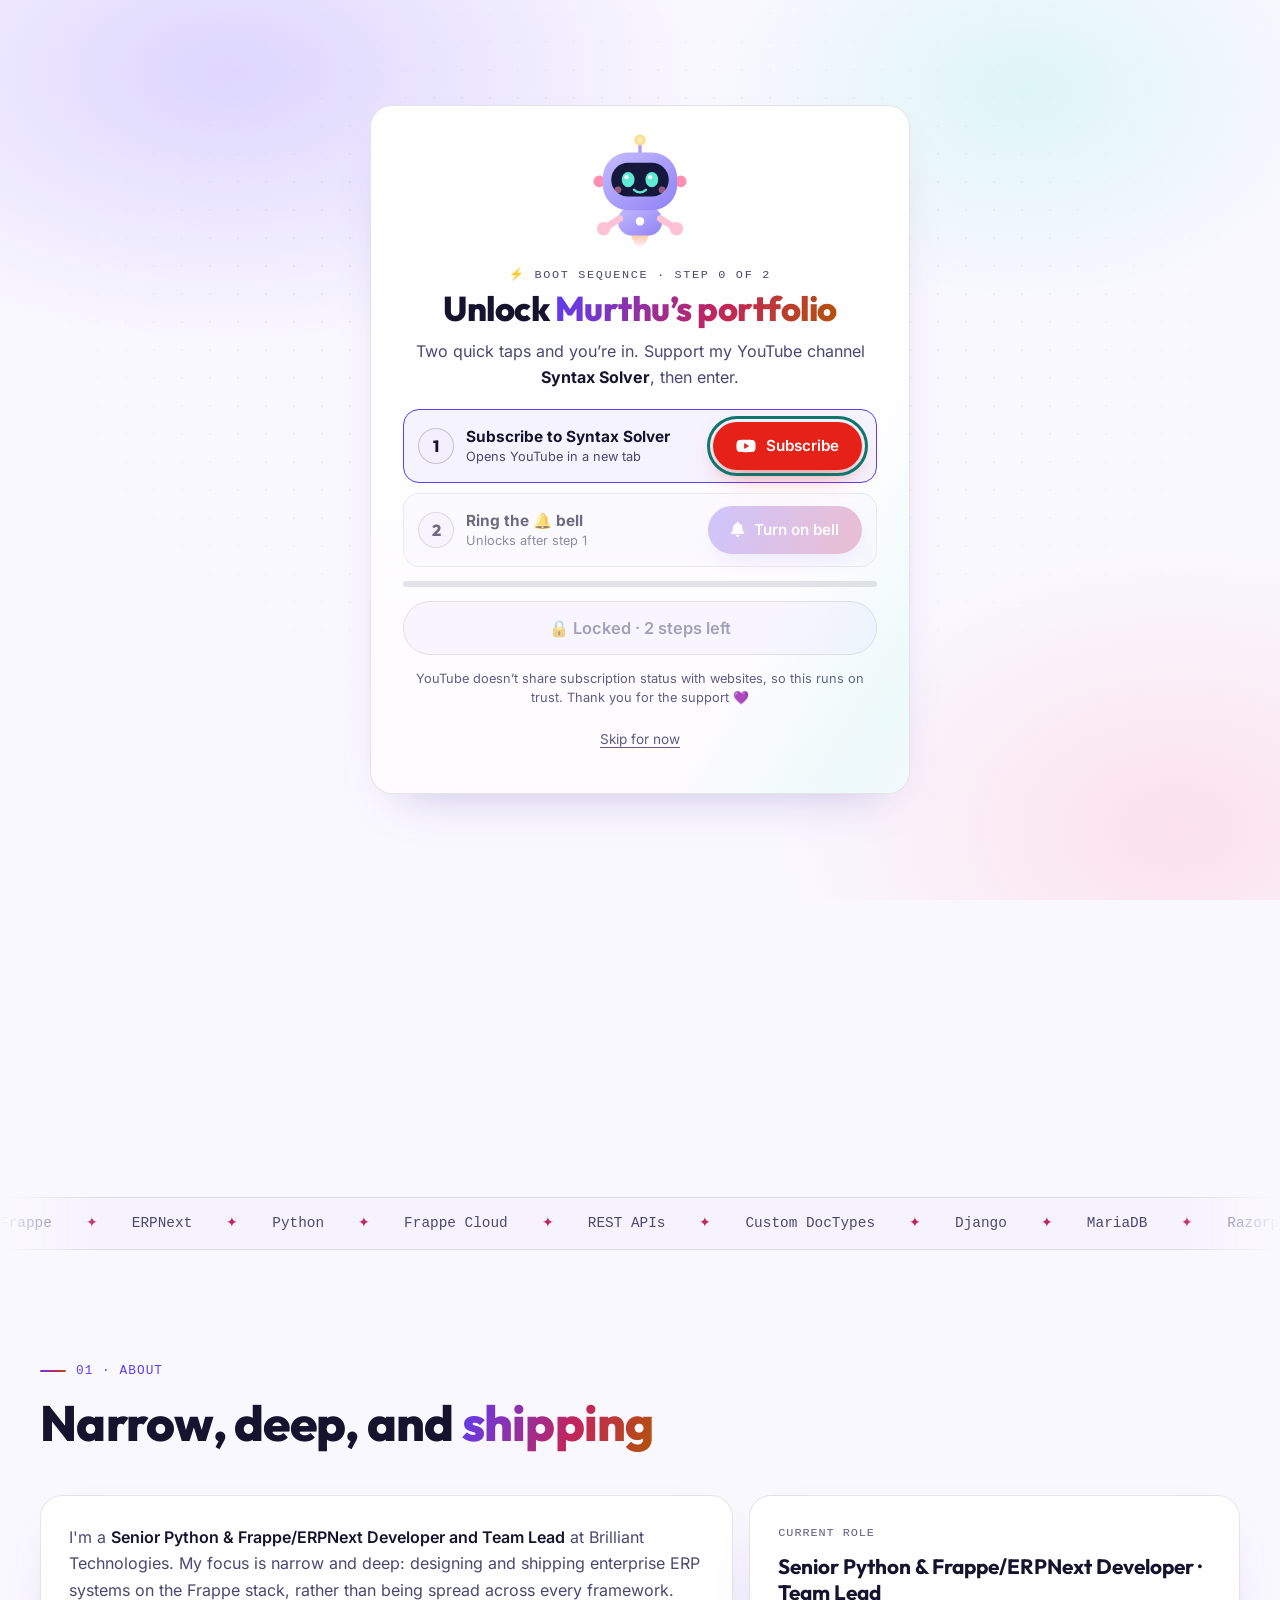
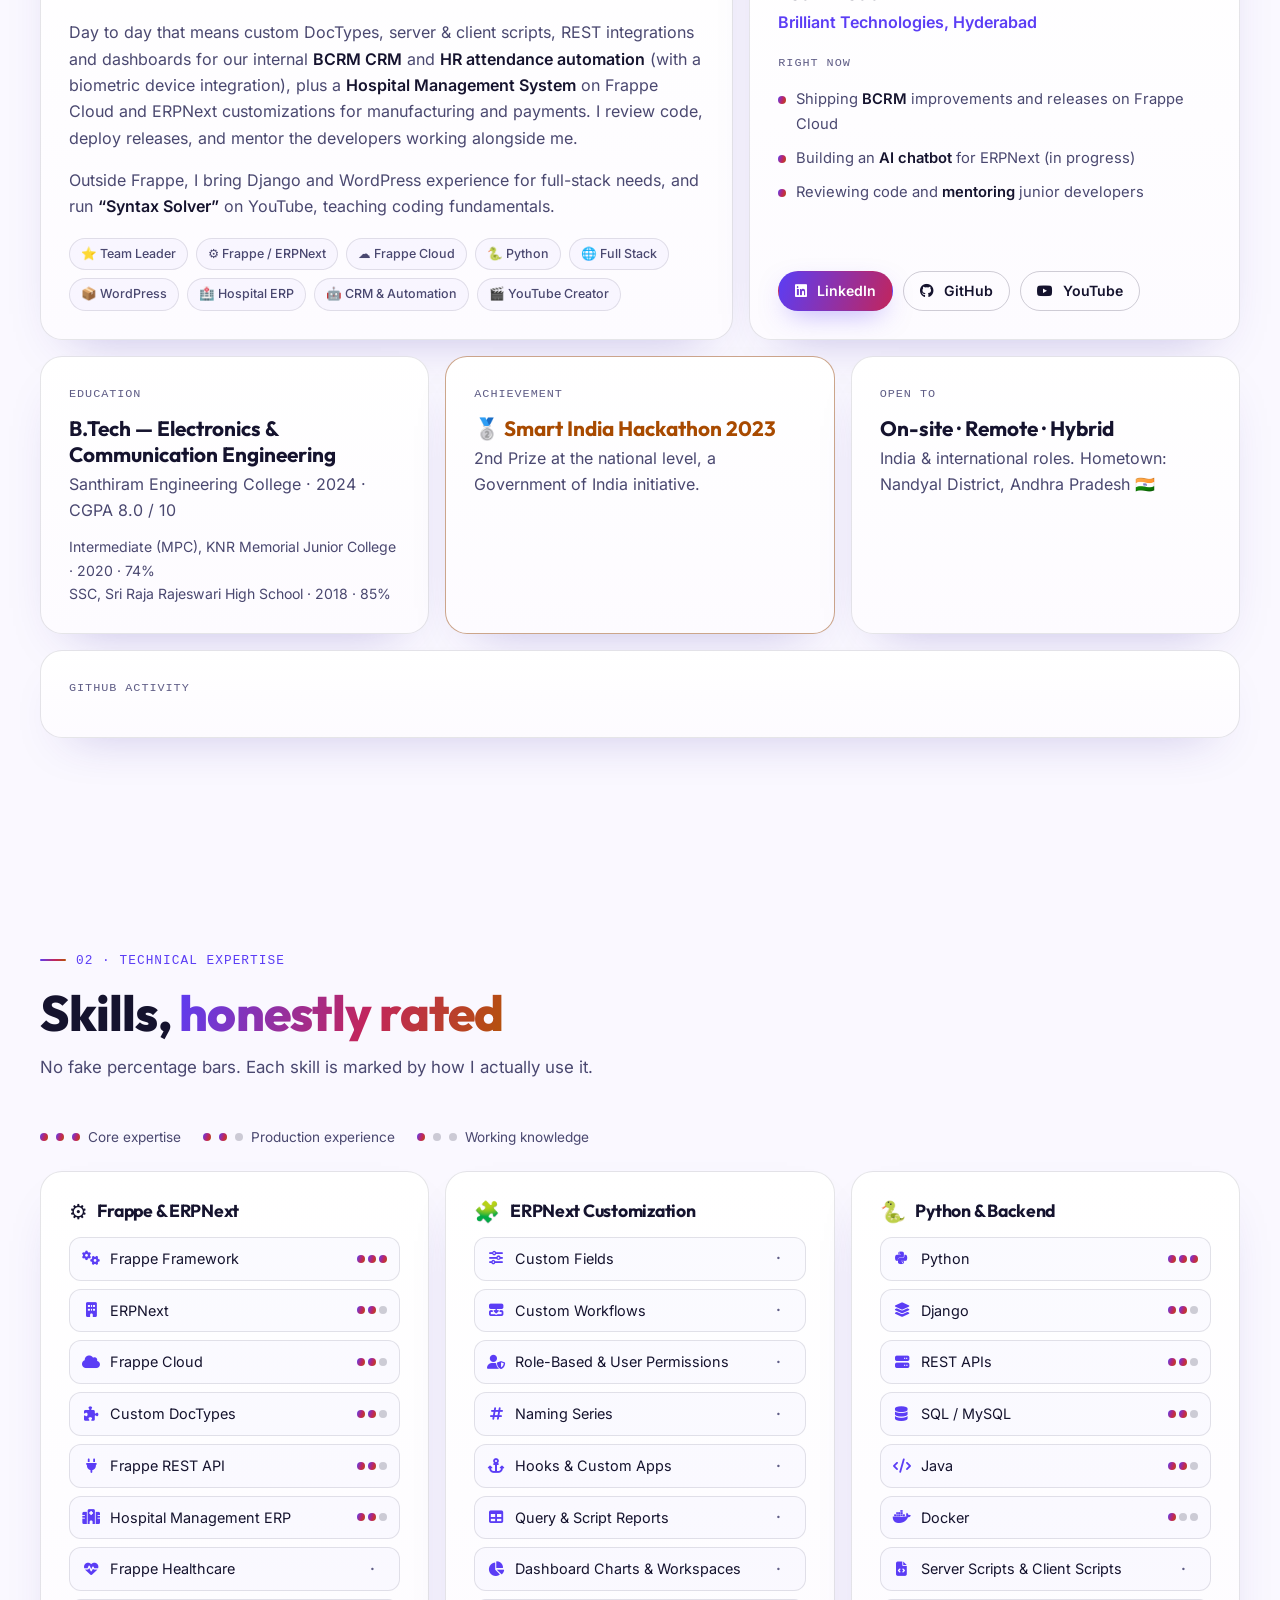
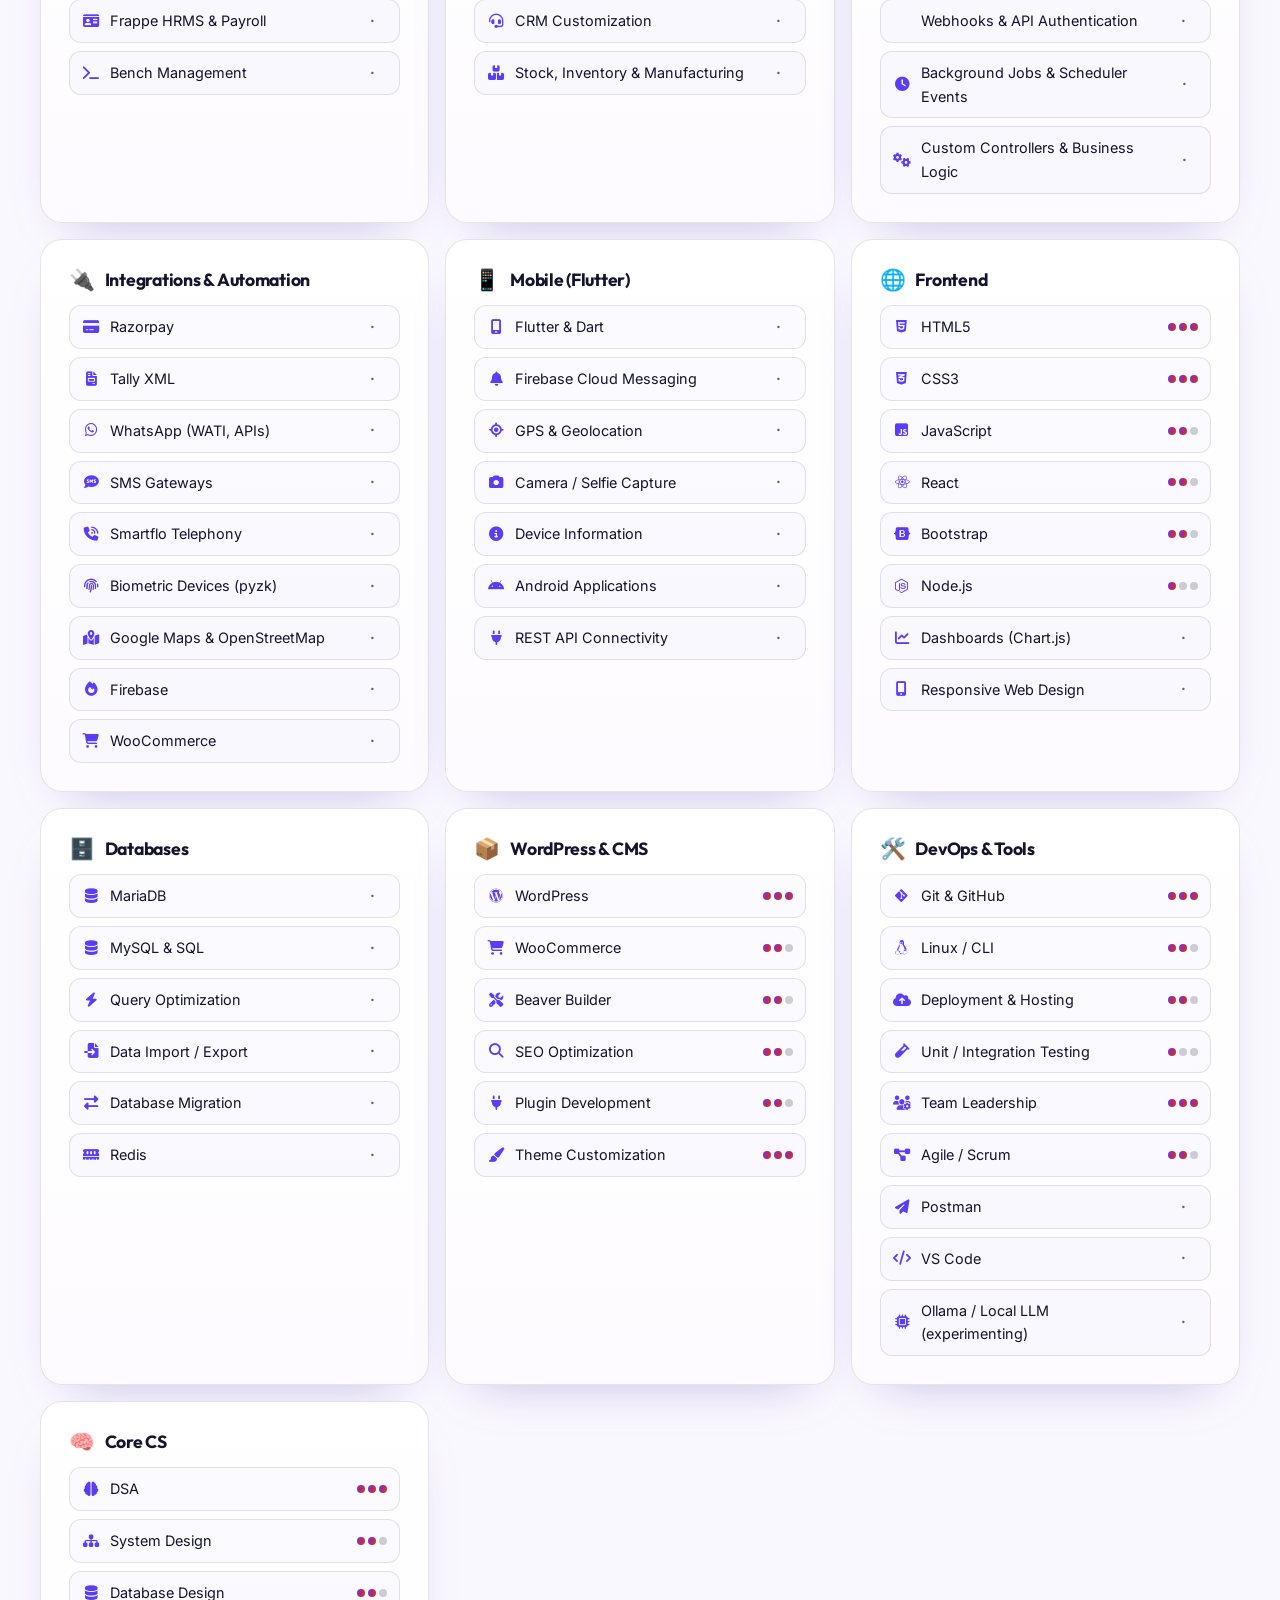
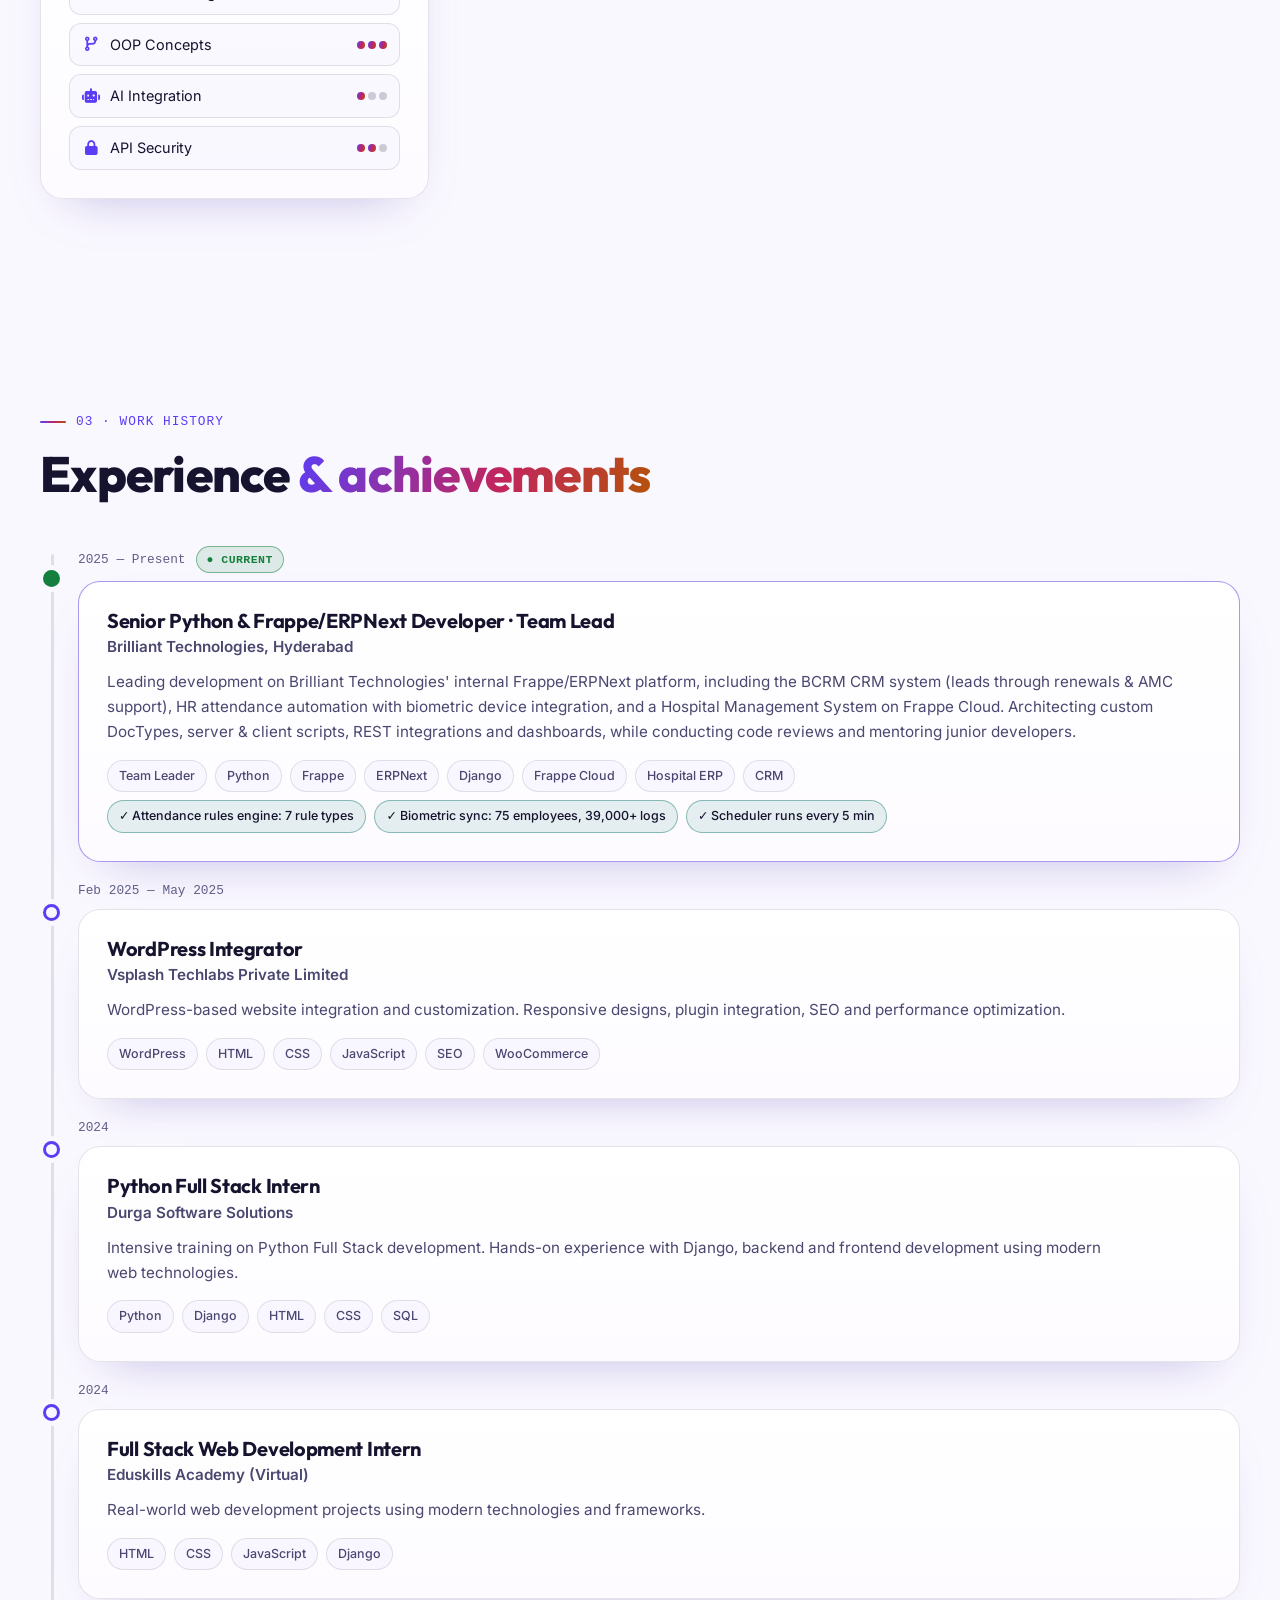
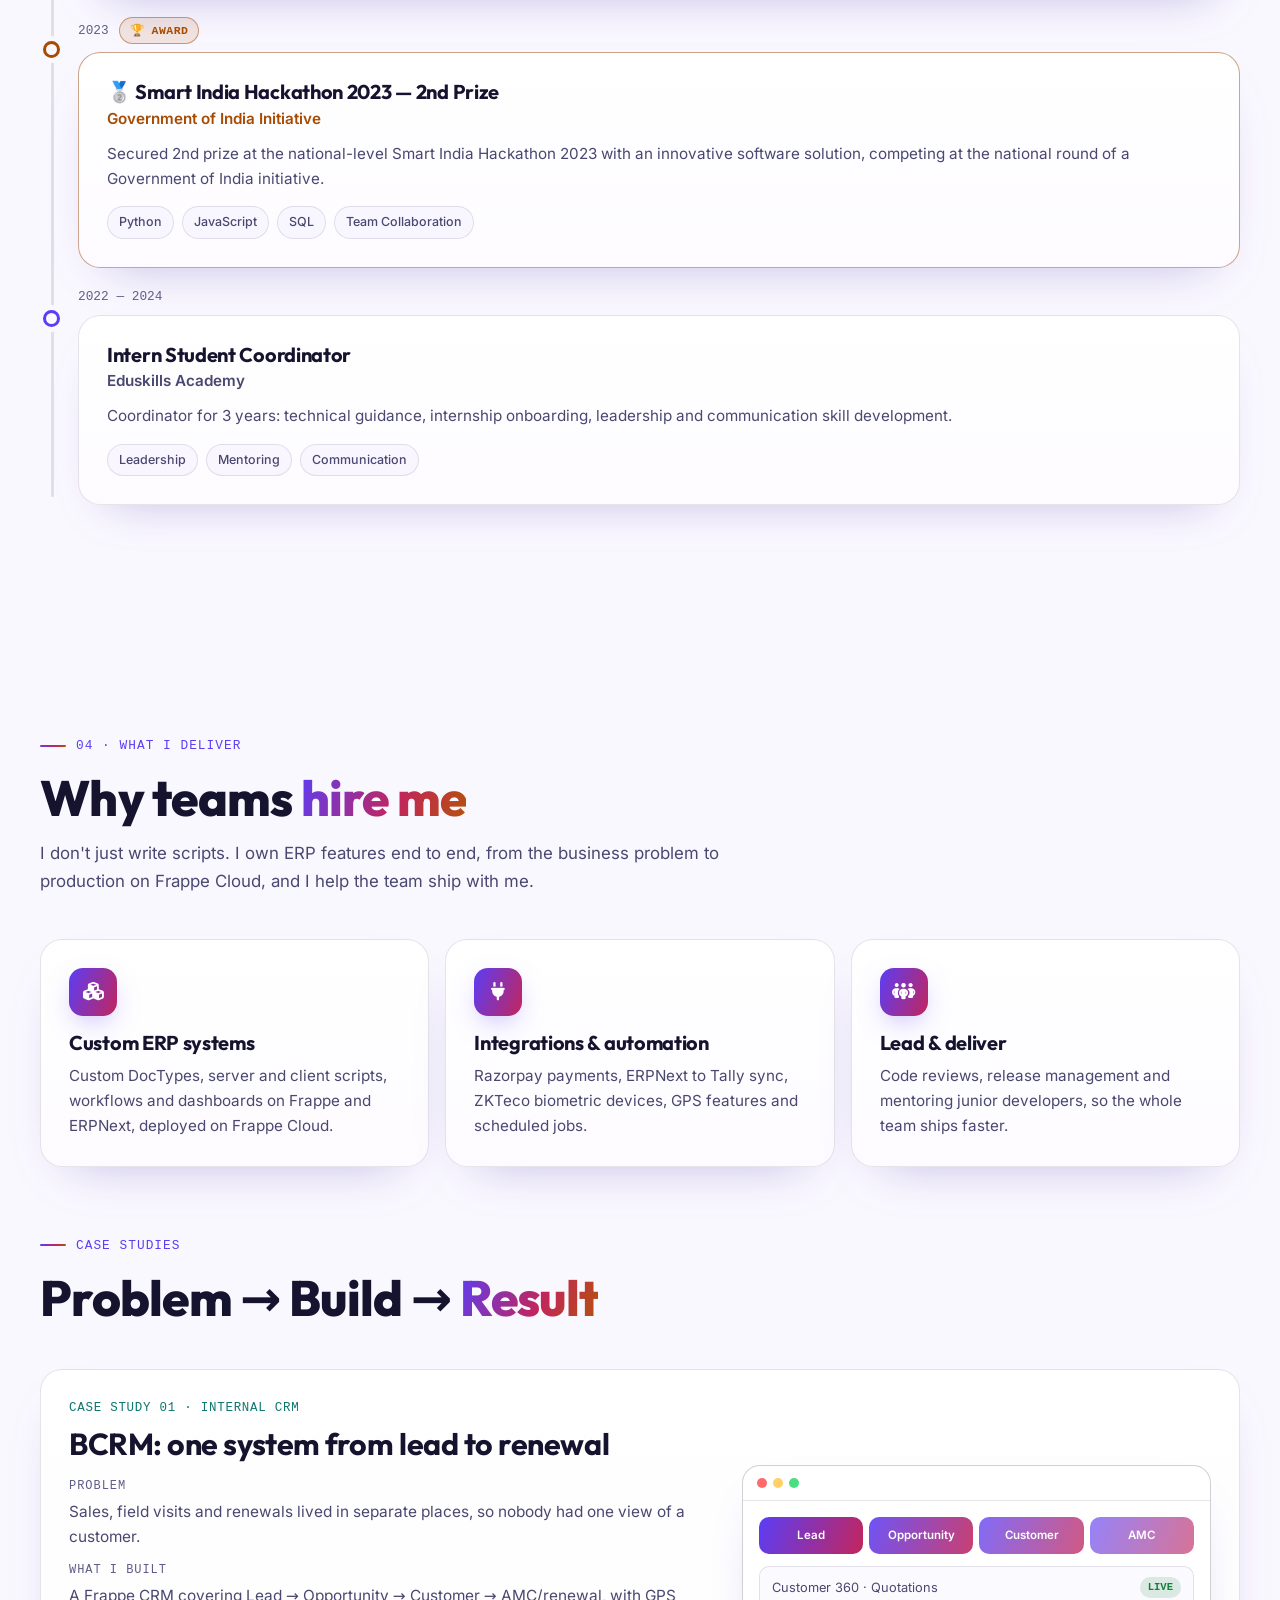
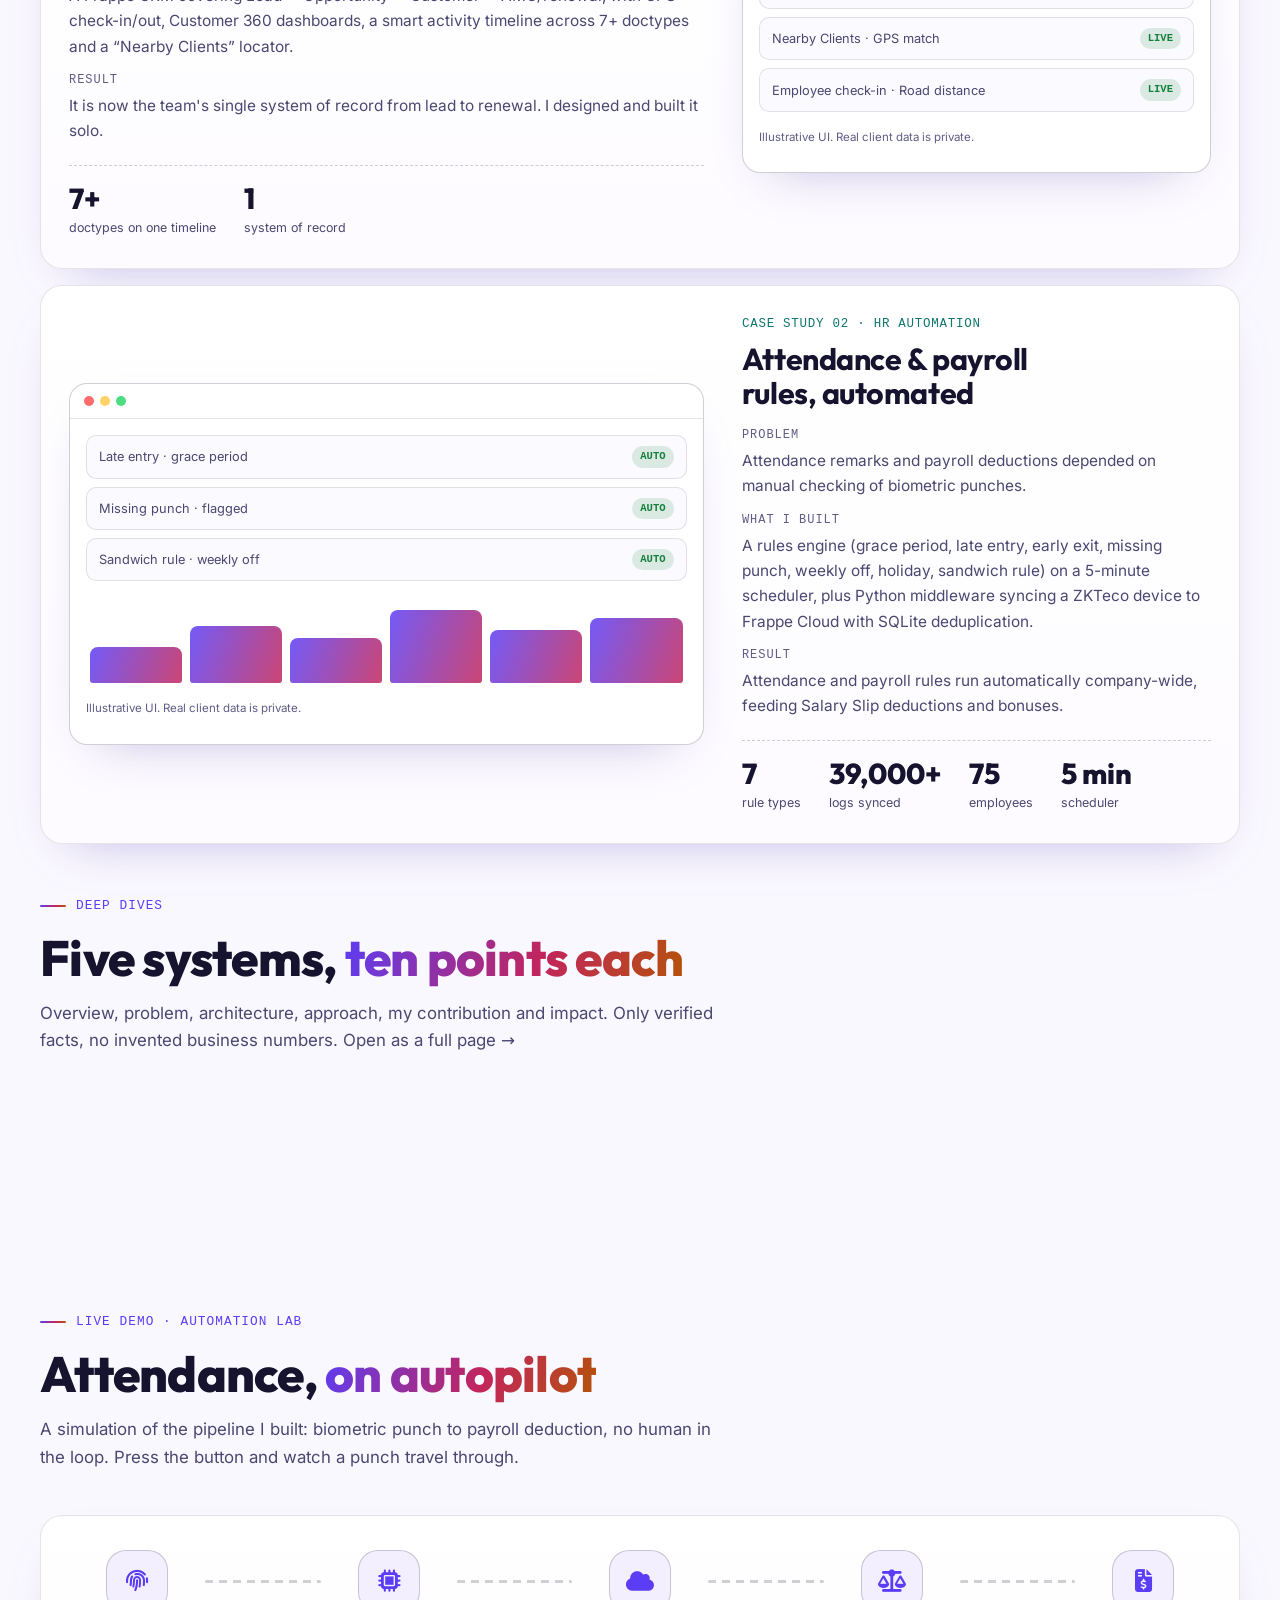
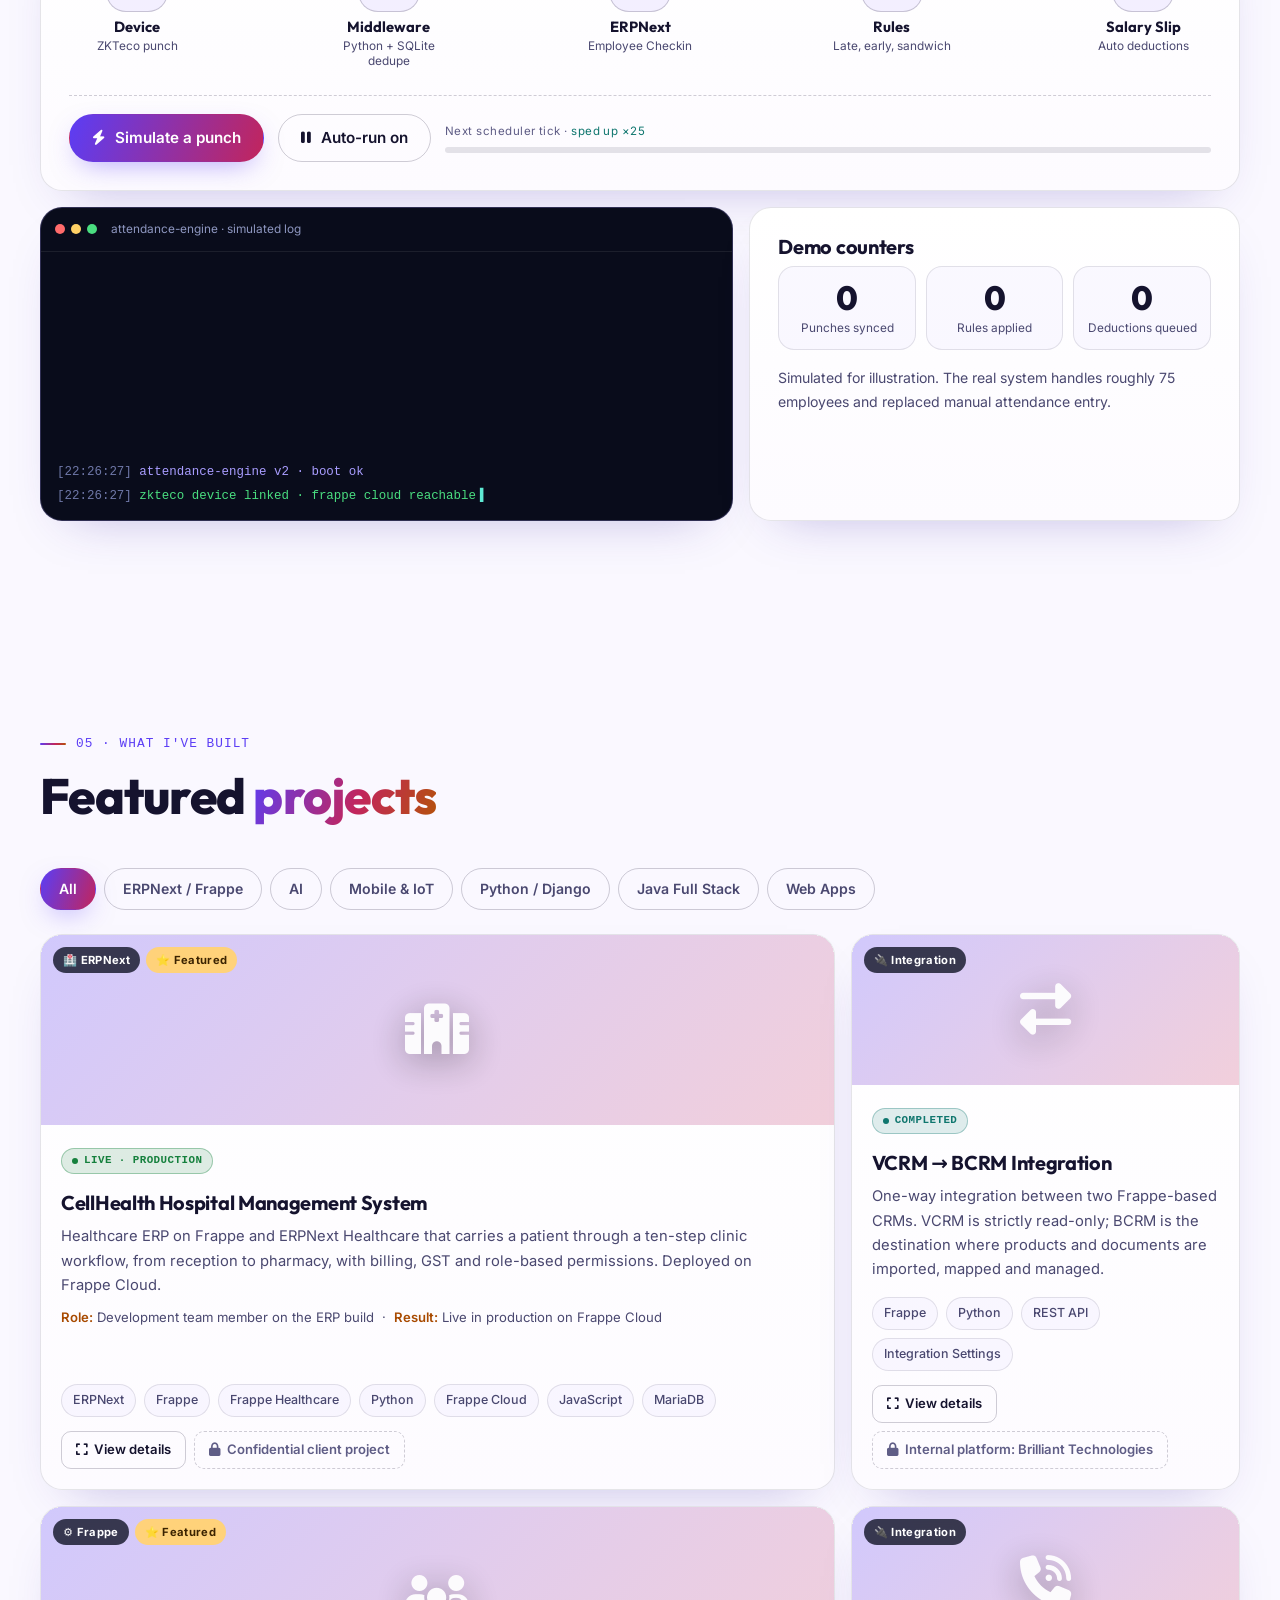
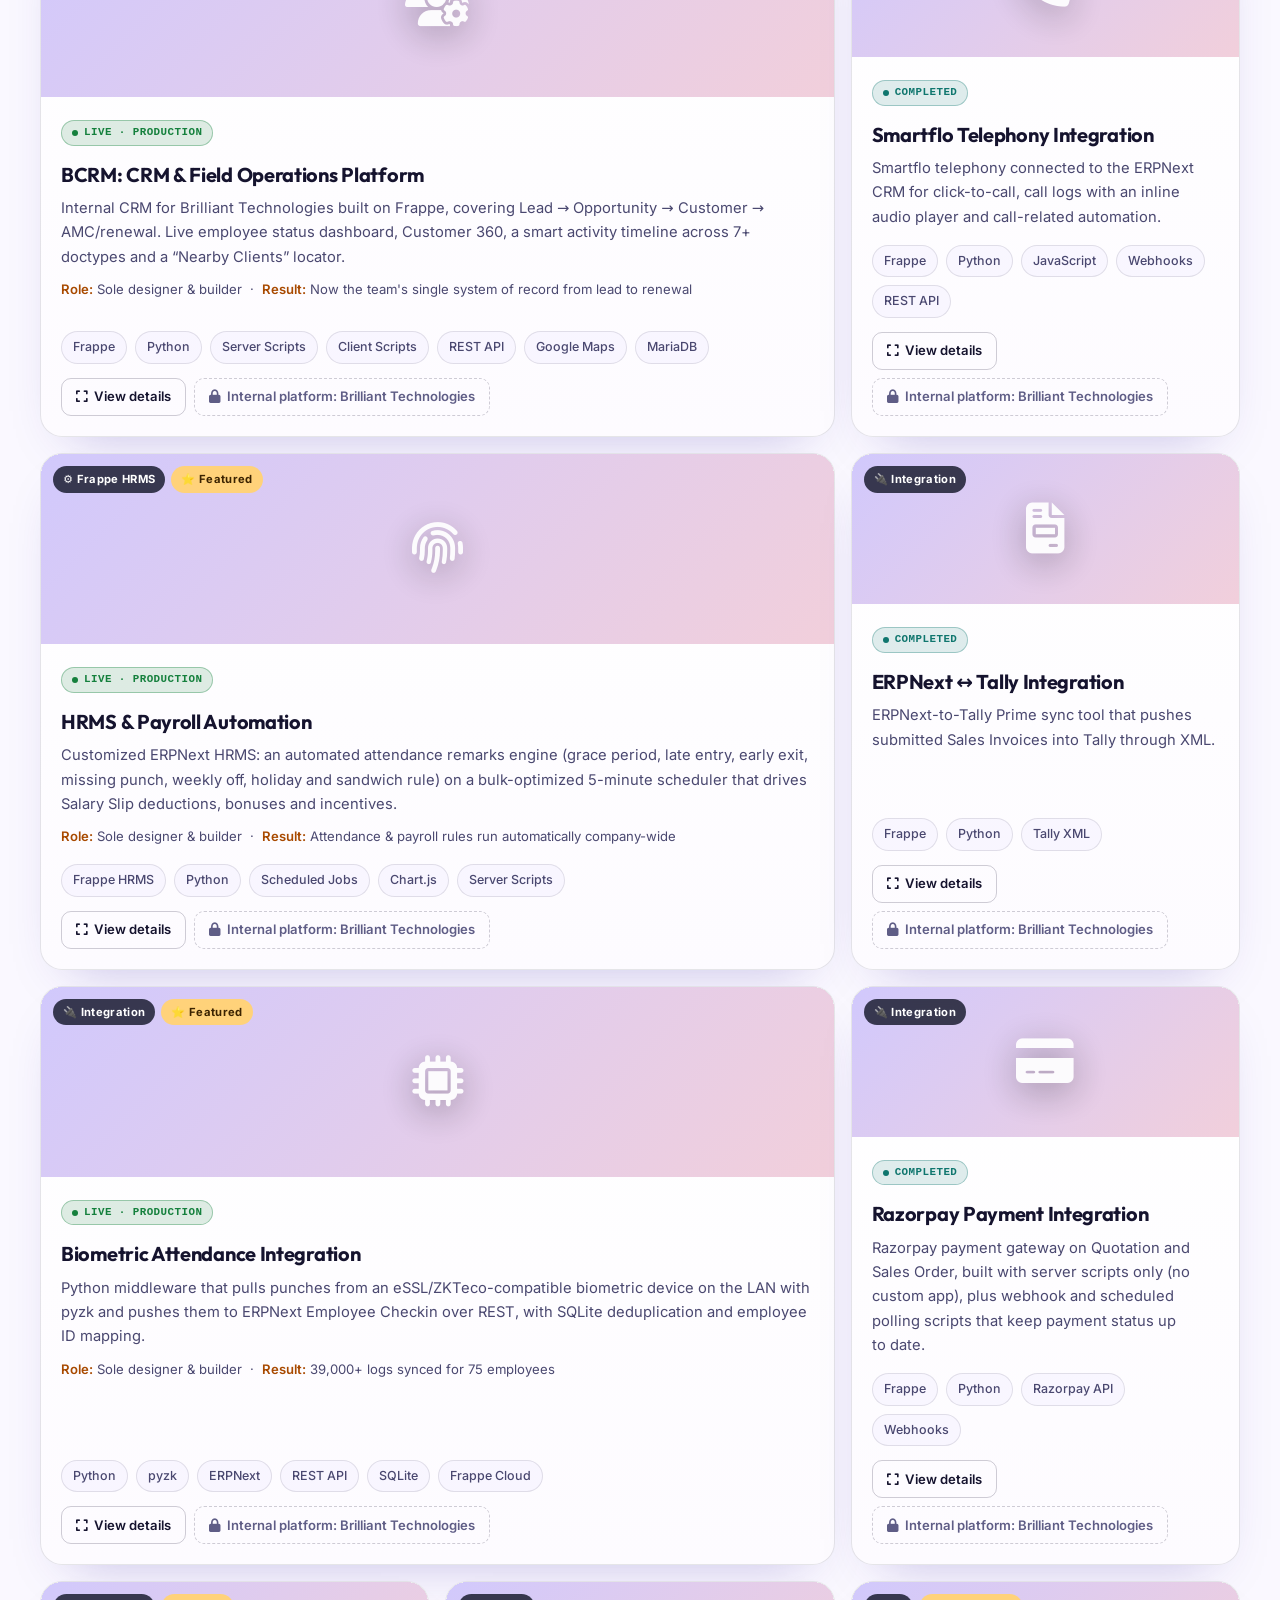
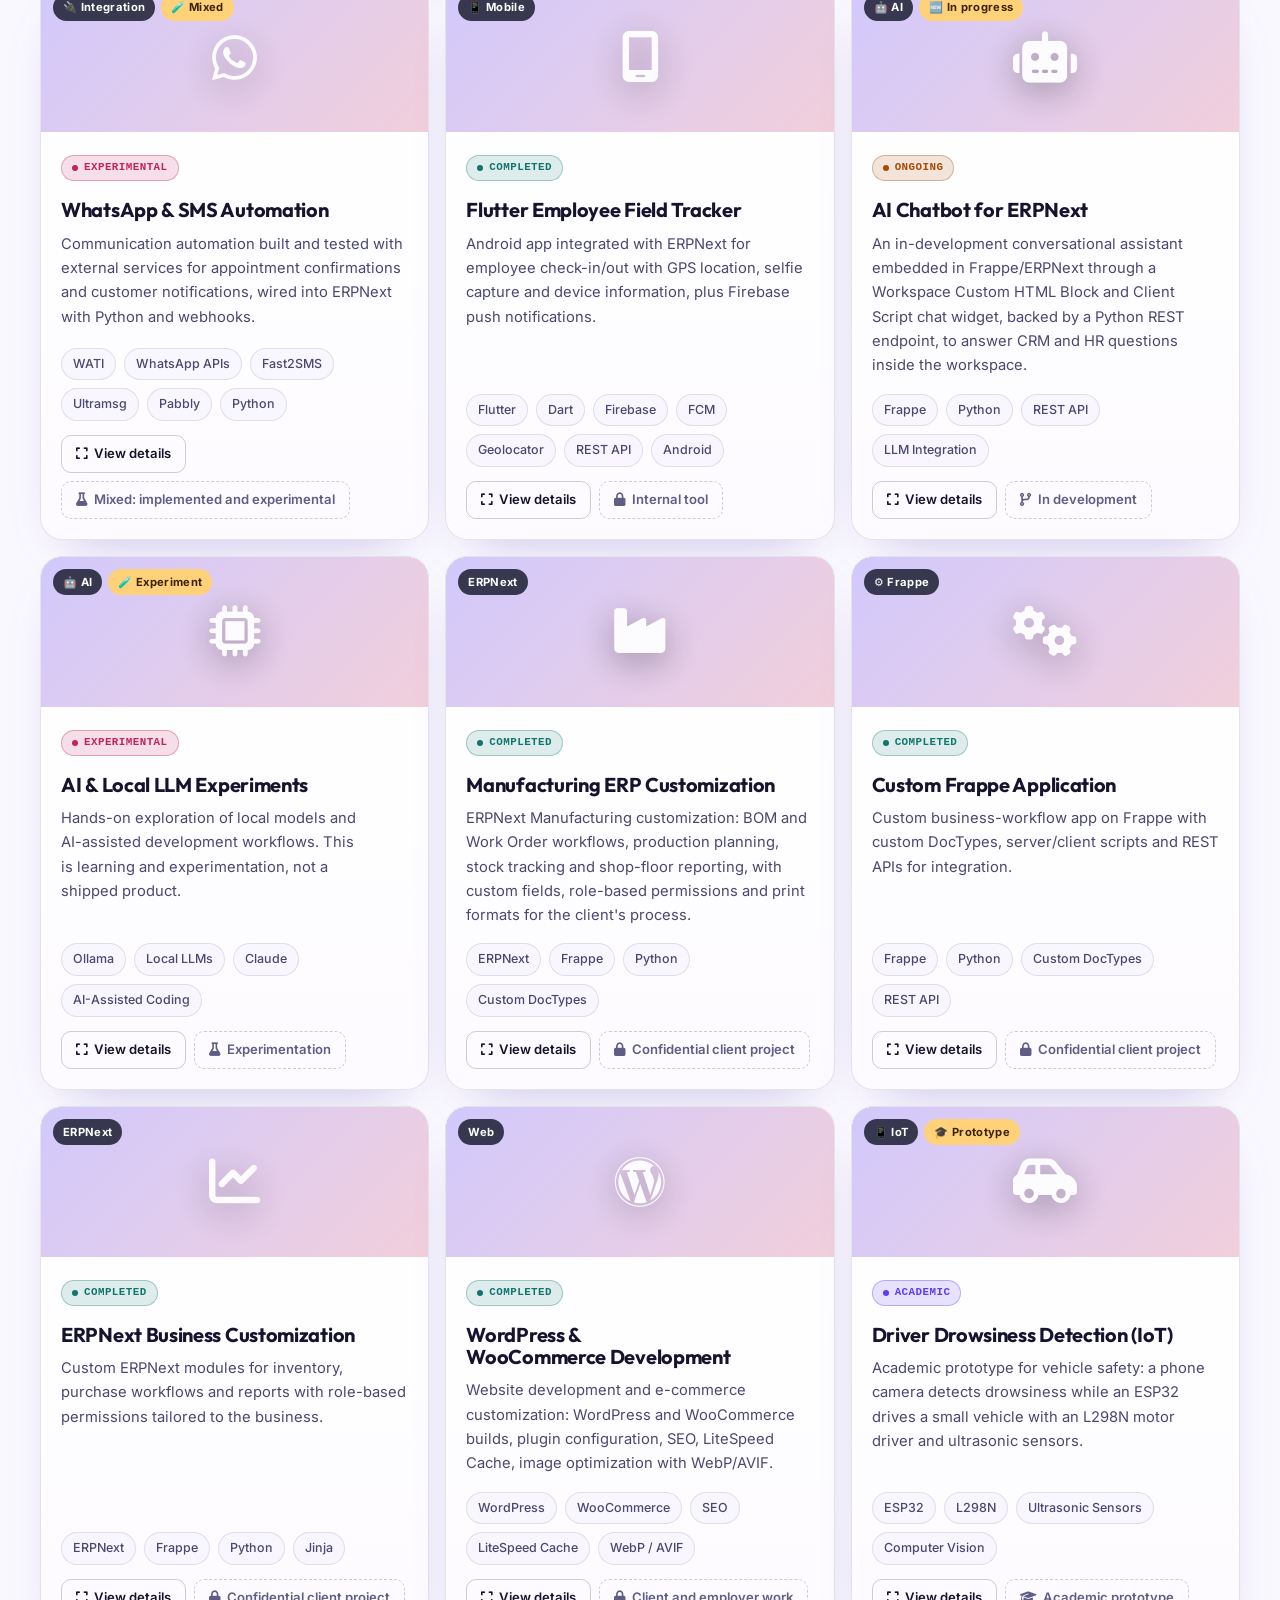
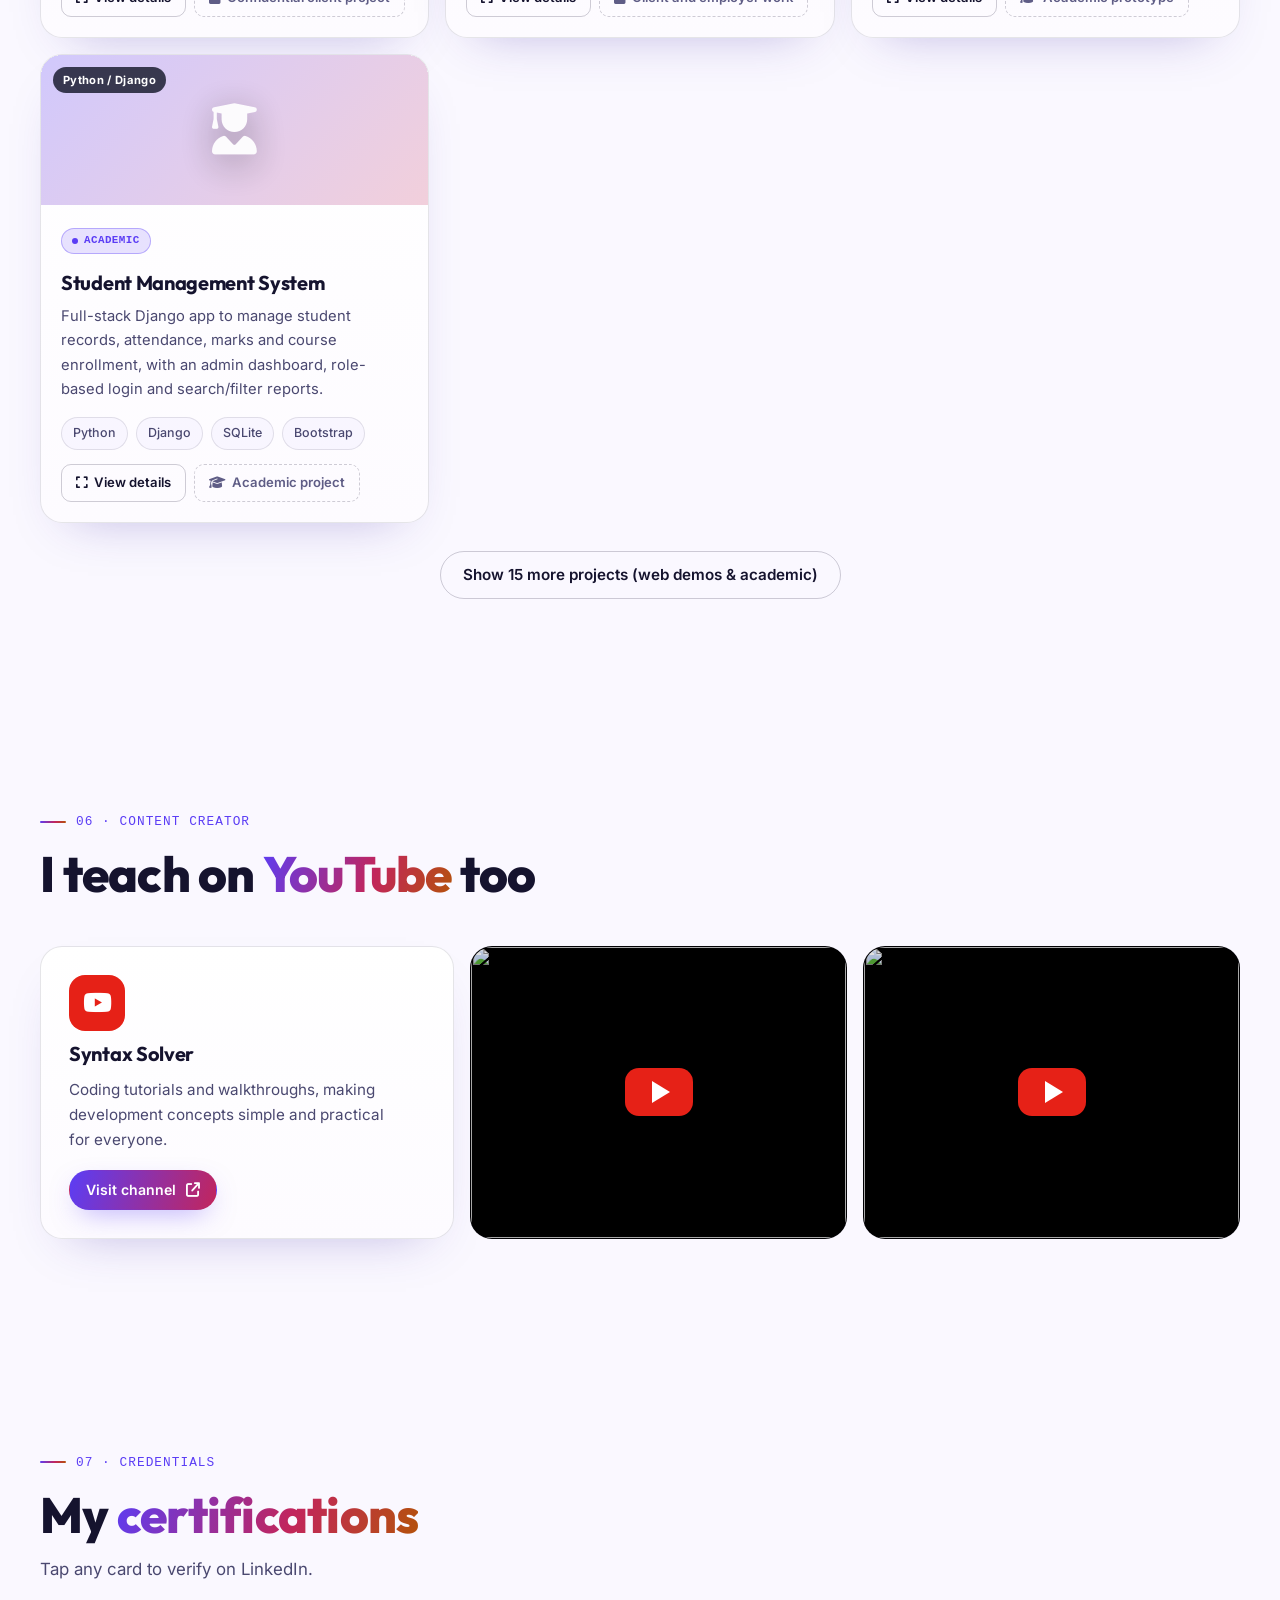
==== commit 3b61f0b7: "Update index.html" ====
--- a/index.html
+++ b/index.html
@@ -42,7 +42,7 @@
     "worksFor": { "@type": "Organization", "name": "Brilliant Technologies" },
     "address": { "@type": "PostalAddress", "addressLocality": "Hyderabad", "addressRegion": "Telangana", "addressCountry": "IN" },
     "alumniOf": { "@type": "CollegeOrUniversity", "name": "Santhiram Engineering College" },
-    "knowsAbout": ["Python", "Frappe Framework", "ERPNext", "Frappe Healthcare", "Frappe HRMS", "Django", "REST APIs", "Frappe Cloud", "Flutter", "Razorpay integration", "Tally integration", "Biometric attendance integration", "WordPress", "WooCommerce"],
+    "knowsAbout": ["Python", "Frappe Framework", "ERPNext", "Django", "REST APIs", "Frappe Cloud", "WordPress"],
     "sameAs": [
       "https://www.linkedin.com/in/murthujavali-pinjari18/",
       "https://github.com/PinjariMurthujavali",
@@ -66,12 +66,14 @@
     })();
   </script>
 
-  <link rel="preconnect" href="https://fonts.googleapis.com">
   <link rel="preconnect" href="https://fonts.gstatic.com" crossorigin>
-  <link href="https://fonts.googleapis.com/css2?family=Inter:wght@400;500;600;700&family=Outfit:wght@500;600;700;800&display=swap" rel="stylesheet">
+  <link rel="preload" href="assets/fonts/inter-latin-400-normal.woff2" as="font" type="font/woff2" crossorigin>
+  <link rel="preload" href="assets/fonts/outfit-latin-700-normal.woff2" as="font" type="font/woff2" crossorigin>
+  <link rel="stylesheet" href="assets/css/fonts.css">
   <link rel="stylesheet" href="https://cdnjs.cloudflare.com/ajax/libs/font-awesome/6.4.0/css/all.min.css" crossorigin="anonymous" referrerpolicy="no-referrer">
   <link rel="stylesheet" href="assets/css/style.css">
   <link rel="stylesheet" href="assets/css/fx.css">
+  <link rel="stylesheet" href="assets/css/chatbot.css">
   <script>
     (function () {
       var d = document.documentElement, skip = /[?&]nogate\b/.test(location.search);
@@ -86,6 +88,7 @@
 </head>
 
 <body>
+  <div class="boot" aria-hidden="true"><div class="boot__mark">M</div><div class="boot__bar"><i></i></div><div class="boot__txt">Loading portfolio…</div></div>
   <a class="skip" href="#main">Skip to main content</a>
   <div class="aurora" aria-hidden="true"></div>
   <div class="progress" id="progress" aria-hidden="true"></div>
@@ -131,7 +134,7 @@
           </h1>
           <p class="hero__role">Senior Python &amp; Frappe/ERPNext Developer · Team Lead</p>
           <p class="hero__type" aria-hidden="true">&gt; I build ERP systems that <span class="type" id="typed">run hospitals</span><span class="caret"></span></p>
-          <p class="hero__lead">Building and delivering <strong>enterprise ERP applications</strong> at Brilliant Technologies. I design custom Frappe/ERPNext systems, integrations and dashboards, deploy on Frappe Cloud, and lead and mentor a 4-person engineering team through code review and delivery, with Django and WordPress alongside for full-stack needs.</p>
+          <p class="hero__lead">Building and delivering <strong>enterprise ERP applications</strong> at Brilliant Technologies. I design custom Frappe/ERPNext systems, integrations and dashboards, deploy on Frappe Cloud, and lead a team through code review and delivery, with Django and WordPress alongside for full-stack needs.</p>
           <div class="cta">
             <a class="btn btn--primary" href="https://wa.me/919100850087?text=Hi%20Murthu!%20I'd%20like%20to%20hire%20you." target="_blank" rel="noopener noreferrer"><i class="fab fa-whatsapp" aria-hidden="true"></i> WhatsApp me</a>
             <a class="btn btn--ghost" href="Murthujavali_Pinjari_ERPNext_Frappe.pdf" download><i class="fas fa-download" aria-hidden="true"></i> Resume</a>
@@ -156,7 +159,7 @@
 
         <article class="tile tile--stats spot" aria-label="Highlights in numbers">
           <div class="stats">
-            <div class="stat"><b data-count="30" data-suffix="+">30+</b><span>Projects built</span></div>
+            <div class="stat"><b data-count="21" data-suffix="+">21+</b><span>Projects built</span></div>
             <div class="stat"><b data-count="5" data-suffix="+">5+</b><span>Roles &amp; internships</span></div>
             <div class="stat"><b data-count="11" data-suffix="+">11+</b><span>Certifications</span></div>
             <div class="stat"><b>2nd</b><span>Smart India Hackathon 2023</span></div>
@@ -230,7 +233,7 @@
             <ul class="impact">
               <li><span>Shipping <strong>BCRM</strong> improvements and releases on Frappe Cloud</span></li>
               <li><span>Building an <strong>AI chatbot</strong> for ERPNext (in progress)</span></li>
-              <li><span>Reviewing code and <strong>mentoring a 4-person team</strong></span></li>
+              <li><span>Reviewing code and <strong>mentoring</strong> junior developers</span></li>
             </ul>
             <div class="socials" style="margin-top:auto;padding-top:18px">
               <a class="btn btn--primary btn--sm" href="https://www.linkedin.com/in/murthujavali-pinjari18/" target="_blank" rel="noopener noreferrer"><i class="fab fa-linkedin" aria-hidden="true"></i> LinkedIn</a>
@@ -274,13 +277,12 @@
         <div class="section__head rv">
           <p class="eyebrow">02 · Technical expertise</p>
           <h2 class="section__title">Skills, <span class="grad">honestly rated</span></h2>
-          <p class="section__lead">No fake percentage bars. Each skill is marked by how I actually use it, and skills without a rating are listed because I have used them in projects.</p>
+          <p class="section__lead">No fake percentage bars. Each skill is marked by how I actually use it.</p>
         </div>
         <div class="legend rv" aria-label="Legend">
           <span><span class="lvl" aria-hidden="true"><i class="on"></i><i class="on"></i><i class="on"></i></span> Core expertise</span>
           <span><span class="lvl" aria-hidden="true"><i class="on"></i><i class="on"></i><i></i></span> Production experience</span>
           <span><span class="lvl" aria-hidden="true"><i class="on"></i><i></i><i></i></span> Working knowledge</span>
-          <span><span class="lvl lvl--none" aria-hidden="true">·</span> Used in projects (not rated)</span>
         </div>
         <div class="skills" id="skillsGrid"><noscript><p class="muted">Enable JavaScript to see the skills grid. Core: Python, Frappe Framework, HTML/CSS, WordPress, Git, Team Leadership.</p></noscript></div>
       </div>
@@ -300,9 +302,9 @@
             <div class="tile tile--current spot">
               <h3 class="tl__role">Senior Python &amp; Frappe/ERPNext Developer · Team Lead</h3>
               <p class="tl__org">Brilliant Technologies, Hyderabad</p>
-              <p>Leading development on Brilliant Technologies' internal Frappe/ERPNext platform, including the BCRM CRM system (leads through renewals &amp; AMC support), HR attendance automation with biometric device integration, and a Hospital Management System on Frappe Cloud. Architecting custom DocTypes, server &amp; client scripts, REST integrations and dashboards, while conducting code reviews and mentoring a 4-person engineering team.</p>
+              <p>Leading development on Brilliant Technologies' internal Frappe/ERPNext platform, including the BCRM CRM system (leads through renewals &amp; AMC support), HR attendance automation with biometric device integration, and a Hospital Management System on Frappe Cloud. Architecting custom DocTypes, server &amp; client scripts, REST integrations and dashboards, while conducting code reviews and mentoring junior developers.</p>
               <div class="tags"><span class="tag">Team Leader</span><span class="tag">Python</span><span class="tag">Frappe</span><span class="tag">ERPNext</span><span class="tag">Django</span><span class="tag">Frappe Cloud</span><span class="tag">Hospital ERP</span><span class="tag">CRM</span></div>
-              <div class="tags" style="margin-top:8px"><span class="tag hi">✓ Attendance rules engine: 7 rule types</span><span class="tag hi">✓ Biometric sync: 75 employees, 39,000+ logs</span><span class="tag hi">✓ Scheduler runs every 5 min</span><span class="tag hi">✓ Mentoring a 4-person team</span></div>
+              <div class="tags" style="margin-top:8px"><span class="tag hi">✓ Attendance rules engine: 7 rule types</span><span class="tag hi">✓ Biometric sync: 75 employees, 39,000+ logs</span><span class="tag hi">✓ Scheduler runs every 5 min</span></div>
             </div>
           </article>
 
@@ -377,9 +379,58 @@
         <div class="section__head rv">
           <p class="eyebrow">Case studies</p>
           <h2 class="section__title">Problem → Build → <span class="grad">Result</span></h2>
-          <p class="section__lead">Five real systems, each written up the same way: overview, problem, challenges, architecture, stack, approach, my contribution, implementation, features and results. Only verified facts, no invented numbers.</p>
-        </div>
-        <div class="cs" id="caseStudies"><noscript><p class="muted">Enable JavaScript to read the case studies: BCRM, Hospital Management System, HRMS Automation, Biometric Sync and VCRM ↔ BCRM.</p></noscript></div>
+        </div>
+
+        <article class="tile case spot rv">
+          <div>
+            <p class="case__tag">Case study 01 · Internal CRM</p>
+            <h3>BCRM: one system from lead to renewal</h3>
+            <dl>
+              <div><dt>Problem</dt><dd>Sales, field visits and renewals lived in separate places, so nobody had one view of a customer.</dd></div>
+              <div><dt>What I built</dt><dd>A Frappe CRM covering Lead → Opportunity → Customer → AMC/renewal, with GPS check-in/out, Customer 360 dashboards, a smart activity timeline across 7+ doctypes and a “Nearby Clients” locator.</dd></div>
+              <div><dt>Result</dt><dd>It is now the team's single system of record from lead to renewal. I designed and built it solo.</dd></div>
+            </dl>
+            <div class="case-stats"><div><b>7+</b><small>doctypes on one timeline</small></div><div><b>1</b><small>system of record</small></div></div>
+          </div>
+          <div class="case__vis" aria-hidden="true">
+            <div class="mock"><div class="mock__bar"><i></i><i></i><i></i></div>
+              <div class="mock__body">
+                <div class="pipe"><div>Lead</div><div>Opportunity</div><div>Customer</div><div>AMC</div></div>
+                <div class="rows"><div>Customer 360 · Quotations<em>LIVE</em></div><div>Nearby Clients · GPS match<em>LIVE</em></div><div>Employee check-in · Road distance<em>LIVE</em></div></div>
+              </div>
+              <p class="mock__cap">Illustrative UI. Real client data is private.</p>
+            </div>
+          </div>
+        </article>
+
+        <article class="tile case case--flip spot rv">
+          <div>
+            <p class="case__tag">Case study 02 · HR automation</p>
+            <h3>Attendance &amp; payroll rules, automated</h3>
+            <dl>
+              <div><dt>Problem</dt><dd>Attendance remarks and payroll deductions depended on manual checking of biometric punches.</dd></div>
+              <div><dt>What I built</dt><dd>A rules engine (grace period, late entry, early exit, missing punch, weekly off, holiday, sandwich rule) on a 5-minute scheduler, plus Python middleware syncing a ZKTeco device to Frappe Cloud with SQLite deduplication.</dd></div>
+              <div><dt>Result</dt><dd>Attendance and payroll rules run automatically company-wide, feeding Salary Slip deductions and bonuses.</dd></div>
+            </dl>
+            <div class="case-stats"><div><b>7</b><small>rule types</small></div><div><b>39,000+</b><small>logs synced</small></div><div><b>75</b><small>employees</small></div><div><b>5 min</b><small>scheduler</small></div></div>
+          </div>
+          <div class="case__vis" aria-hidden="true">
+            <div class="mock"><div class="mock__bar"><i></i><i></i><i></i></div>
+              <div class="mock__body">
+                <div class="rows"><div>Late entry · grace period<em>AUTO</em></div><div>Missing punch · flagged<em>AUTO</em></div><div>Sandwich rule · weekly off<em>AUTO</em></div></div>
+                <div class="bars"><span style="height:45%"></span><span style="height:70%"></span><span style="height:55%"></span><span style="height:90%"></span><span style="height:65%"></span><span style="height:80%"></span></div>
+              </div>
+              <p class="mock__cap">Illustrative UI. Real client data is private.</p>
+            </div>
+          </div>
+        </article>
+
+        <div class="section__head rv" style="margin-top:44px">
+          <p class="eyebrow">Deep dives</p>
+          <h2 class="section__title">Five systems, <span class="grad">ten points each</span></h2>
+          <p class="section__lead">Overview, problem, architecture, approach, my contribution and impact. Only verified facts, no invented business numbers. <a href="case-studies.html">Open as a full page →</a></p>
+        </div>
+        <div id="caseList"><noscript><p class="muted">Enable JavaScript to read the detailed case studies, or open the <a href="case-studies.html">case studies page</a>.</p></noscript></div>
       </div>
     </section>
 
@@ -437,14 +488,12 @@
         <div class="filters rv" role="group" aria-label="Filter projects by category">
           <button class="filter" type="button" data-filter="all" aria-pressed="true">All</button>
           <button class="filter" type="button" data-filter="erp" aria-pressed="false">ERPNext / Frappe</button>
-          <button class="filter" type="button" data-filter="integration" aria-pressed="false">Integrations</button>
+          <button class="filter" type="button" data-filter="ai" aria-pressed="false">AI</button>
           <button class="filter" type="button" data-filter="mobile" aria-pressed="false">Mobile &amp; IoT</button>
-          <button class="filter" type="button" data-filter="ai" aria-pressed="false">AI</button>
           <button class="filter" type="button" data-filter="python" aria-pressed="false">Python / Django</button>
           <button class="filter" type="button" data-filter="java" aria-pressed="false">Java Full Stack</button>
           <button class="filter" type="button" data-filter="web" aria-pressed="false">Web Apps</button>
         </div>
-        <p class="status-key rv" aria-label="Project status key"><span class="st st--production">Live · Production</span><span class="st st--completed">Completed</span><span class="st st--ongoing">Ongoing</span><span class="st st--experimental">Experimental</span><span class="st st--academic">Academic</span><span class="st st--demo">Demo / Showcase</span></p>
         <div class="projects" id="projGrid" aria-live="polite"><noscript><p class="muted">Enable JavaScript to browse projects, or visit <a href="https://github.com/PinjariMurthujavali" style="text-decoration:underline">github.com/PinjariMurthujavali</a>.</p></noscript></div>
         <div class="more" id="projMoreWrap"><button class="btn btn--ghost" id="projMore" type="button" aria-expanded="false">Show more projects</button></div>
       </div>
@@ -478,11 +527,10 @@
     <section id="certs" class="section">
       <div class="container">
         <div class="section__head rv">
-          <p class="eyebrow">07 · Education, achievements &amp; credentials</p>
+          <p class="eyebrow">07 · Credentials</p>
           <h2 class="section__title">My <span class="grad">certifications</span></h2>
-          <p class="section__lead">Tap any certification to verify on LinkedIn.</p>
-        </div>
-        <div class="achv" id="achvGrid"></div>
+          <p class="section__lead">Tap any card to verify on LinkedIn.</p>
+        </div>
         <div class="certs" id="certGrid"></div>
       </div>
     </section>
@@ -577,6 +625,7 @@
     <div class="container">
       <a class="brand" href="#home"><span class="brand__mark" aria-hidden="true">M</span><span>Murthu<b>.dev</b></span></a>
       <p>© <span id="year">2026</span> Murthujavali Pinjari · Senior Python &amp; Frappe/ERPNext Developer · Team Lead</p>
+      <nav class="footer__links" aria-label="More pages"><a href="case-studies.html">Case studies</a><a href="journey.html">Journey &amp; education</a><a href="#contact">Contact</a></nav>
       <div class="socials">
         <a class="soc" href="https://www.linkedin.com/in/murthujavali-pinjari18/" target="_blank" rel="noopener noreferrer" aria-label="LinkedIn"><i class="fab fa-linkedin"></i></a>
         <a class="soc" href="https://github.com/PinjariMurthujavali" target="_blank" rel="noopener noreferrer" aria-label="GitHub"><i class="fab fa-github"></i></a>
@@ -594,13 +643,6 @@
 
   <button class="totop" id="toTop" type="button" aria-label="Back to top"><i class="fas fa-arrow-up" aria-hidden="true"></i></button>
   <div class="toast" id="toast" role="status" aria-live="polite"></div>
-
-  <dialog class="pmodal" id="projDialog" aria-labelledby="pmTitle">
-    <div class="pmodal__in">
-      <button class="pmodal__x" id="pmClose" type="button" aria-label="Close project details"><i class="fas fa-xmark" aria-hidden="true"></i></button>
-      <div id="pmBody"></div>
-    </div>
-  </dialog>
 
   <dialog class="palette" id="palette" aria-label="Quick jump">
     <input class="palette__input" id="paletteInput" type="text" placeholder="Jump to a section or action…" aria-label="Search sections and actions" autocomplete="off" role="combobox" aria-expanded="true" aria-controls="paletteList">
@@ -648,7 +690,10 @@
 
   <script src="assets/js/data.js"></script>
   <script src="assets/js/app.js" defer></script>
+  <script src="assets/js/cases.js" defer></script>
+  <script src="assets/js/modal.js" defer></script>
   <script src="assets/js/fx.js" defer></script>
+  <script src="assets/js/chatbot.js" defer></script>
   <script>
     setTimeout(function () {
       if (!window.__fxReady) { var d = document.documentElement; d.classList.remove('gate-open', 'fx-pre'); }
--- a/assets/css/fonts.css
+++ b/assets/css/fonts.css
@@ -0,0 +1,9 @@
+/* Self-hosted web fonts (OFL): Outfit for headings, Inter for body. Latin subset. */
+@font-face{font-family:"Outfit";font-style:normal;font-weight:500;font-display:swap;src:url("../fonts/outfit-latin-500-normal.woff2") format("woff2")}
+@font-face{font-family:"Outfit";font-style:normal;font-weight:600;font-display:swap;src:url("../fonts/outfit-latin-600-normal.woff2") format("woff2")}
+@font-face{font-family:"Outfit";font-style:normal;font-weight:700;font-display:swap;src:url("../fonts/outfit-latin-700-normal.woff2") format("woff2")}
+@font-face{font-family:"Outfit";font-style:normal;font-weight:800;font-display:swap;src:url("../fonts/outfit-latin-800-normal.woff2") format("woff2")}
+@font-face{font-family:"Inter";font-style:normal;font-weight:400;font-display:swap;src:url("../fonts/inter-latin-400-normal.woff2") format("woff2")}
+@font-face{font-family:"Inter";font-style:normal;font-weight:500;font-display:swap;src:url("../fonts/inter-latin-500-normal.woff2") format("woff2")}
+@font-face{font-family:"Inter";font-style:normal;font-weight:600;font-display:swap;src:url("../fonts/inter-latin-600-normal.woff2") format("woff2")}
+@font-face{font-family:"Inter";font-style:normal;font-weight:700;font-display:swap;src:url("../fonts/inter-latin-700-normal.woff2") format("woff2")}
--- a/assets/css/style.css
+++ b/assets/css/style.css
@@ -566,3 +566,95 @@
 .proj, .review, .cert, .skill-card, .method { min-width: 0; }
 .proj__title, .proj__desc, .cert h3, .method strong { overflow-wrap: anywhere; }
 .js .proj, .js .review { will-change: auto; }
+
+/* ---------- 24. Status pills, project modal, case studies, achievements ---------- */
+.lvl--none { color: var(--faint); font-weight: 700; width: 29px; justify-content: center; line-height: 1; }
+
+.st { display: inline-flex; align-items: center; gap: 6px; padding: 3px 10px; border-radius: 999px; font-family: var(--mono); font-size: .68rem; font-weight: 700; letter-spacing: .04em; text-transform: uppercase; border: 1px solid transparent; }
+.st::before { content: ""; width: 6px; height: 6px; border-radius: 50%; background: currentColor; }
+.st--production { color: var(--ok); background: color-mix(in srgb, var(--ok) 14%, transparent); border-color: color-mix(in srgb, var(--ok) 35%, transparent); }
+.st--completed { color: var(--accent-3); background: color-mix(in srgb, var(--accent-3) 13%, transparent); border-color: color-mix(in srgb, var(--accent-3) 32%, transparent); }
+.st--ongoing { color: var(--gold); background: color-mix(in srgb, var(--gold) 14%, transparent); border-color: color-mix(in srgb, var(--gold) 35%, transparent); }
+.st--experimental { color: var(--accent-2); background: color-mix(in srgb, var(--accent-2) 14%, transparent); border-color: color-mix(in srgb, var(--accent-2) 35%, transparent); }
+.st--academic { color: var(--accent); background: color-mix(in srgb, var(--accent) 14%, transparent); border-color: color-mix(in srgb, var(--accent) 35%, transparent); }
+.st--demo { color: var(--muted); background: rgba(169,157,255,.07); border-color: var(--line-2); }
+.status-key { display: flex; flex-wrap: wrap; gap: 8px; margin: -8px 0 22px; }
+.proj__status { min-height: 22px; }
+.plink--details { background: transparent; cursor: pointer; font-family: inherit; color: var(--text); }
+.plink--details:hover { background: var(--btn); border-color: transparent; color: #fff; }
+
+/* project modal */
+.pmodal { width: min(760px, calc(100% - 20px)); max-height: min(88dvh, 880px); margin: auto; padding: 0; border: 1px solid var(--line-2); border-radius: 24px; background: var(--surface); color: var(--text); box-shadow: 0 40px 90px -20px rgba(0,0,0,.7); overflow: hidden; }
+.pmodal[open] { animation: pmIn .32s cubic-bezier(.2,.8,.2,1); }
+.pmodal::backdrop { background: rgba(5,7,18,.66); -webkit-backdrop-filter: blur(6px); backdrop-filter: blur(6px); }
+@keyframes pmIn { from { opacity: 0; transform: translateY(18px) scale(.97); } to { opacity: 1; transform: none; } }
+.pmodal__in { position: relative; max-height: min(88dvh, 880px); overflow: auto; padding: clamp(20px, 3vw, 32px); overscroll-behavior: contain; }
+.pmodal__x { position: sticky; top: 0; float: right; z-index: 2; width: 42px; height: 42px; margin: -6px -6px 0 12px; display: grid; place-items: center; border-radius: 50%; border: 1px solid var(--line-2); background: var(--surface-2); transition: transform .2s, border-color .2s; }
+.pmodal__x:hover { border-color: var(--accent); transform: rotate(90deg); }
+.pm__head { display: flex; gap: 16px; align-items: center; margin-bottom: 18px; }
+.pm__ico { flex: none; width: 64px; height: 64px; display: grid; place-items: center; border-radius: 18px; overflow: hidden; background: var(--btn); color: #fff; font-size: 1.6rem; box-shadow: var(--btn-glow); }
+.pm__ico img { width: 100%; height: 100%; object-fit: cover; }
+.pm__cat { margin: 0 0 4px; font-family: var(--mono); font-size: .74rem; letter-spacing: .08em; text-transform: uppercase; color: var(--faint); }
+.pm__head h3 { font-size: clamp(1.3rem, 1.1rem + 1vw, 1.7rem); margin-bottom: 8px; }
+.pm__st { display: flex; flex-wrap: wrap; gap: 6px; }
+.pm__sec { margin-top: 18px; }
+.pm__sec h4, .cs__sec h4 { font-family: var(--mono); font-size: .74rem; font-weight: 600; letter-spacing: .08em; text-transform: uppercase; color: var(--accent-3); margin: 0 0 8px; }
+.pm__sec p, .cs__sec p { margin: 0; color: var(--muted); font-size: .96rem; }
+.pm__list { display: grid; gap: 6px; margin: 0; padding: 0; list-style: none; }
+.pm__list li { position: relative; padding-left: 20px; color: var(--muted); font-size: .94rem; }
+.pm__list li::before { content: ""; position: absolute; left: 3px; top: .62em; width: 7px; height: 7px; border-radius: 50%; background: var(--grad); }
+.pm__flow { counter-reset: s; display: flex; flex-wrap: wrap; gap: 6px; margin: 0; padding: 0; list-style: none; }
+.pm__flow li { counter-increment: s; padding: 5px 11px; border-radius: 999px; font-size: .8rem; font-weight: 600; border: 1px solid var(--line-2); background: rgba(169,157,255,.07); color: var(--text); }
+.pm__flow li::before { content: counter(s) ". "; color: var(--accent); }
+.pm__note { margin: 18px 0 0; padding: 12px 14px; border-radius: 12px; border: 1px dashed var(--line-2); font-size: .88rem; color: var(--muted); }
+.pm__note i { color: var(--gold); margin-right: 6px; }
+.pm__links { display: flex; flex-wrap: wrap; gap: 8px; margin-top: 22px; padding-top: 18px; border-top: 1px dashed var(--line-2); }
+
+/* case studies */
+.cs { margin-bottom: 8px; }
+.cs__tabs { display: flex; gap: 8px; overflow-x: auto; padding: 2px 2px 14px; scrollbar-width: thin; -webkit-overflow-scrolling: touch; }
+.cs__tab { flex: none; min-height: 44px; padding: 0 20px; border-radius: 999px; border: 1px solid var(--line-2); background: transparent; font-weight: 600; font-size: .9rem; color: var(--muted); transition: all .2s; }
+.cs__tab:hover { color: var(--text); border-color: var(--accent); }
+.cs__tab[aria-selected="true"] { background: var(--btn); border-color: transparent; color: #fff; box-shadow: var(--btn-glow); }
+.cs__panel { padding: clamp(20px, 3vw, 36px); }
+.cs__panel[hidden] { display: none; }
+.cs__in { animation: csIn .45s cubic-bezier(.2,.8,.2,1); }
+@keyframes csIn { from { opacity: 0; transform: translateY(14px); } to { opacity: 1; transform: none; } }
+.cs__head { display: flex; flex-wrap: wrap; align-items: center; gap: 6px 14px; margin-bottom: 4px; }
+.cs__head .case__tag { flex-basis: 100%; margin: 0; }
+.cs__head h3 { font-size: clamp(1.4rem, 1.1rem + 1.2vw, 1.9rem); }
+.cs__panel .case-stats { margin-top: 14px; margin-bottom: 22px; }
+.cs__grid { display: grid; grid-template-columns: 1fr 1fr; gap: 14px; }
+.cs__sec { min-width: 0; padding: 18px; border-radius: 16px; border: 1px solid var(--line); background: rgba(169,157,255,.04); }
+.cs__sec--wide { grid-column: 1 / -1; }
+.cs__sec h4 { display: flex; align-items: center; gap: 10px; }
+.cs__sec h4 span { display: inline-grid; place-items: center; min-width: 26px; height: 22px; padding: 0 6px; border-radius: 8px; background: var(--btn); color: #fff; font-size: .68rem; }
+
+/* architecture diagram */
+.arch { display: grid; gap: 0; }
+.arch__layer { position: relative; display: grid; grid-template-columns: 150px 1fr; gap: 14px; align-items: center; padding: 12px 0; }
+.arch__layer + .arch__layer::before { content: "↓"; position: absolute; left: 62px; top: -11px; width: 24px; height: 22px; display: grid; place-items: center; color: var(--accent); font-size: .95rem; background: var(--surface); border-radius: 50%; z-index: 1; }
+.arch__label { font-family: var(--mono); font-size: .7rem; letter-spacing: .06em; text-transform: uppercase; color: var(--faint); line-height: 1.3; }
+.arch__nodes { display: flex; flex-wrap: wrap; gap: 8px; }
+.arch__node { padding: 7px 12px; border-radius: 10px; font-size: .8rem; font-weight: 600; color: var(--text); border: 1px solid var(--line-2); background: linear-gradient(180deg, color-mix(in srgb, var(--accent) 14%, transparent), color-mix(in srgb, var(--accent-2) 8%, transparent)); transition: transform .2s, border-color .2s; }
+.arch__node:hover { transform: translateY(-2px); border-color: var(--accent); }
+.arch__nodes--flow { counter-reset: f; }
+.arch__nodes--flow .arch__node { counter-increment: f; }
+.arch__nodes--flow .arch__node:not(:last-child)::after { content: "→"; margin-left: 10px; color: var(--accent); }
+
+/* education & achievements */
+.achv { display: grid; grid-template-columns: repeat(3, 1fr); gap: 16px; margin-bottom: 16px; }
+.achv__card { display: flex; gap: 16px; align-items: flex-start; }
+.achv__card .ico { flex: none; width: 48px; height: 48px; display: grid; place-items: center; border-radius: 14px; background: var(--btn); color: #fff; font-size: 1.1rem; box-shadow: var(--btn-glow); }
+.achv__card h3 { font-size: 1.05rem; margin-bottom: 6px; }
+.achv__card p { margin: 0; color: var(--muted); font-size: .9rem; }
+
+@media (max-width: 1023px) { .achv { grid-template-columns: 1fr; } }
+@media (max-width: 760px) {
+  .cs__grid { grid-template-columns: 1fr; }
+  .arch__layer { grid-template-columns: 1fr; gap: 6px; }
+  .arch__layer + .arch__layer::before { left: 8px; }
+  .pm__head { flex-direction: column; align-items: flex-start; }
+}
+@media (prefers-reduced-motion: reduce) { .pmodal[open], .cs__in { animation: none; } }
+@media print { .pmodal { display: none !important; } .cs__panel[hidden] { display: block !important; } }
--- a/assets/css/fx.css
+++ b/assets/css/fx.css
@@ -0,0 +1,269 @@
+/* ==========================================================================
+   FX layer — subscribe gate · flying robot buddy · particles · automation lab
+   Uses the tokens from style.css, so dark / light stay perfectly in sync.
+   ========================================================================== */
+[hidden] { display: none !important; }
+main:focus { outline: none; }
+
+/* ---------- 1. Hero intro (plays after the gate unlocks) ---------- */
+.fx-pre .bento--hero > .tile { opacity: 0; }
+.fx-go .bento--hero > .tile { animation: heroIn .95s cubic-bezier(.2,.75,.2,1) both; }
+.fx-go .bento--hero > .tile:nth-child(2) { animation-delay: .12s; }
+.fx-go .bento--hero > .tile:nth-child(3) { animation-delay: .24s; }
+.fx-go .bento--hero > .tile:nth-child(4) { animation-delay: .36s; }
+.fx-go .bento--hero > .tile:nth-child(5) { animation-delay: .48s; }
+@keyframes heroIn { from { opacity: 0; transform: translateY(30px) scale(.97); filter: blur(8px); } to { opacity: 1; transform: none; filter: none; } }
+
+/* ---------- 2. Particle canvas ---------- */
+.fx-canvas { position: fixed; inset: 0; width: 100%; height: 100%; pointer-events: none; z-index: 320; }
+
+/* ---------- 3. YouTube gate ---------- */
+.gate {
+  position: fixed; inset: 0; z-index: 300; display: none; place-items: center; padding: 16px; overflow: auto;
+  background:
+    radial-gradient(60% 50% at 18% 8%, var(--aurora-1), transparent 62%),
+    radial-gradient(50% 50% at 92% 92%, var(--aurora-2), transparent 62%),
+    radial-gradient(40% 40% at 80% 10%, var(--aurora-3), transparent 62%),
+    var(--bg);
+}
+.gate::before { content: ""; position: absolute; inset: 0; pointer-events: none; background-image: radial-gradient(var(--dots) 1px, transparent 1.2px); background-size: 28px 28px; -webkit-mask-image: radial-gradient(ellipse 70% 60% at 50% 40%, #000 20%, transparent 80%); mask-image: radial-gradient(ellipse 70% 60% at 50% 40%, #000 20%, transparent 80%); }
+.gate-open .gate { display: grid; }
+html.gate-open { overflow: hidden; }
+.gate.is-leaving { animation: gateOut .8s cubic-bezier(.5,0,.2,1) forwards; pointer-events: none; }
+@keyframes gateOut { 40% { opacity: 1; } to { opacity: 0; transform: scale(1.06); filter: blur(12px); } }
+
+.gate__card { position: relative; width: min(540px, 100%); margin: auto; text-align: center; padding: clamp(20px, 4vw, 32px); animation: cardIn .8s cubic-bezier(.2,.75,.2,1) both; }
+@keyframes cardIn { from { opacity: 0; transform: translateY(24px) scale(.96); } }
+.gate__card::after { content: ""; position: absolute; inset: 0; border-radius: inherit; pointer-events: none; background: linear-gradient(120deg, transparent 40%, rgba(94,234,212,.10) 50%, transparent 60%); background-size: 250% 100%; animation: sheen 4.5s ease-in-out infinite; }
+@keyframes sheen { from { background-position: 150% 0; } to { background-position: -50% 0; } }
+.gate__bot { width: 122px; height: 132px; margin: -4px auto 0; --flame: .35; }
+.gate__kicker { font-family: var(--mono); font-size: .74rem; letter-spacing: .14em; text-transform: uppercase; color: var(--accent-3); margin: 0 0 6px; }
+.gate h2 { font-size: clamp(1.55rem, 1.15rem + 2vw, 2.15rem); font-weight: 800; margin: 0 0 10px; }
+.bell { display: inline-block; transform-origin: 50% 8%; animation: ring 2.2s ease-in-out infinite; }
+@keyframes ring { 0%, 55%, 100% { transform: rotate(0); } 6% { transform: rotate(16deg); } 12% { transform: rotate(-14deg); } 18% { transform: rotate(10deg); } 24% { transform: rotate(-8deg); } 30% { transform: rotate(4deg); } }
+.gate p { color: var(--muted); margin: 0 0 4px; }
+.gate p strong { color: var(--text); }
+.steps { display: grid; gap: 10px; margin: 18px 0 14px; padding: 0; list-style: none; text-align: left; }
+.step { display: flex; flex-wrap: wrap; align-items: center; gap: 8px 12px; padding: 12px 14px; border-radius: 16px; border: 1px solid var(--line); background: rgba(169,157,255,.05); transition: border-color .3s, background .3s, opacity .3s; }
+.step.is-active { border-color: var(--accent); background: rgba(169,157,255,.10); }
+.step.is-done { border-color: color-mix(in srgb, var(--ok) 55%, transparent); background: color-mix(in srgb, var(--ok) 9%, transparent); }
+.step:not(.is-active):not(.is-done) { opacity: .62; }
+.step__num { flex: none; width: 36px; height: 36px; border-radius: 50%; display: grid; place-items: center; font-weight: 800; font-family: var(--font-head); background: var(--surface-2); border: 1px solid var(--line-2); transition: all .3s; }
+.step.is-done .step__num { background: var(--ok); border-color: transparent; color: #06240f; transform: scale(1.08); }
+.step__txt { flex: 1 1 150px; min-width: 0; line-height: 1.3; }
+.step__txt strong { display: block; font-size: .96rem; }
+.step__txt small { display: block; color: var(--muted); font-size: .8rem; margin-top: 2px; }
+.step__ok { font-weight: 700; color: var(--ok); font-size: .88rem; }
+.btn--yt { background: #e62117; color: #fff; box-shadow: 0 10px 26px -10px rgba(230,33,23,.7); }
+.btn--yt:hover { background: #c81b11; transform: translateY(-2px); }
+.btn--yt svg { width: 20px; height: 20px; flex: none; }
+.btn--bell { background: var(--btn); color: #fff; box-shadow: var(--btn-glow); }
+.btn--bell:hover { transform: translateY(-2px); }
+.btn[aria-disabled="true"] { opacity: .45; pointer-events: none; }
+.gate__confirm { min-height: 40px; padding: 0 14px; border-radius: 999px; border: 1px dashed var(--accent-3); background: transparent; color: var(--accent-3); font-weight: 600; font-size: .85rem; animation: rise .4s ease; }
+.gate__confirm:hover { background: color-mix(in srgb, var(--accent-3) 14%, transparent); }
+.gate__prog { height: 6px; border-radius: 6px; background: var(--line); overflow: hidden; margin: 6px 0 14px; }
+.gate__prog i { display: block; height: 100%; width: 0; border-radius: inherit; background: var(--grad); transition: width .6s cubic-bezier(.2,.75,.2,1); }
+.gate__enter { width: 100%; min-height: 54px; font-size: 1.02rem; }
+.gate__enter:disabled { opacity: .5; cursor: not-allowed; box-shadow: none; transform: none; background: var(--surface-2); color: var(--muted); border-color: var(--line-2); }
+.gate__enter.is-ready { animation: readyPulse 1.8s ease-in-out infinite; }
+@keyframes readyPulse { 50% { box-shadow: 0 0 0 10px rgba(169,157,255,.18), var(--btn-glow); } }
+.gate__fine { font-size: .8rem; color: var(--faint) !important; margin-top: 14px !important; line-height: 1.5; }
+.gate__skip { margin-top: 6px; min-height: 44px; padding: 0 14px; border: 0; background: transparent; color: var(--faint); font-size: .85rem; text-decoration: underline; text-underline-offset: 3px; }
+.gate__skip:hover { color: var(--text); }
+@media (max-width: 420px) { .step .btn { width: 100%; } .gate__bot { width: 104px; height: 114px; } }
+
+/* ---------- 4. The robot ("Bolt") ---------- */
+.bolt { display: block; width: 100%; height: 100%; overflow: visible; --px: 0; --py: 0; }
+.bolt__float { animation: boltFloat 3.2s ease-in-out infinite; }
+@keyframes boltFloat { 50% { transform: translateY(-4px); } }
+.bolt__flame { transform-box: fill-box; transform-origin: 50% 0; transform: scaleY(calc(.45 + var(--flame, 0) * .9)); animation: flick .14s steps(2) infinite alternate; }
+@keyframes flick { from { opacity: .78; } to { opacity: 1; } }
+.bolt__eyes { transform: translate(calc(var(--px, 0) * 1px), calc(var(--py, 0) * 1px)); transition: transform .12s ease-out; }
+.bolt__eye ellipse { transform-box: fill-box; transform-origin: center; animation: blink 5.2s infinite; }
+.bolt__chest { animation: chest 1.8s ease-in-out infinite; }
+@keyframes chest { 50% { opacity: .3; } }
+.bolt__bulb { transform-box: fill-box; transform-origin: center; animation: glow 2.4s ease-in-out infinite; }
+.bolt__armL { transform-origin: 36px 92px; transition: transform .28s cubic-bezier(.3,1.4,.5,1); }
+.bolt__armR { transform-origin: 84px 92px; transition: transform .28s cubic-bezier(.3,1.4,.5,1); }
+.bolt__happy, .bolt__sleep, .bolt__zzz { display: none; }
+.is-party .bolt__eyes, .is-sleep .bolt__eyes { display: none; }
+.is-party .bolt__happy { display: inline; }
+.is-sleep .bolt__sleep, .is-sleep .bolt__zzz { display: inline; }
+.is-party .bolt__armL { transform: rotate(125deg); }
+.is-party .bolt__armR { transform: rotate(-122deg); }
+.is-wave .bolt__armR { animation: wave .9s ease-in-out 1; }
+.bolt__zzz text { font: 800 15px var(--font-head); fill: var(--accent-3); opacity: 0; animation: zzz 2.6s ease-in-out infinite; }
+.bolt__zzz text:nth-child(2) { animation-delay: .8s; font-size: 12px; }
+.bolt__zzz text:nth-child(3) { animation-delay: 1.6s; font-size: 10px; }
+@keyframes zzz { 0% { opacity: 0; transform: translate(0, 8px); } 35% { opacity: 1; } 100% { opacity: 0; transform: translate(10px, -16px); } }
+.is-party .bolt__float { animation: boltHop .5s ease-in-out infinite; }
+@keyframes boltHop { 50% { transform: translateY(-9px); } }
+
+/* ---------- 5. Flying buddy (follows your scroll) ---------- */
+.buddy { position: fixed; left: 0; top: 0; z-index: 88; width: 64px; height: 64px; pointer-events: none; will-change: transform; --flame: 0; }
+.buddy__bot, .buddy__tilt { width: 100%; height: 100%; }
+.buddy__tilt { will-change: transform; filter: drop-shadow(0 10px 14px rgba(0,0,0,.35)); }
+[data-theme="light"] .buddy__tilt { filter: drop-shadow(0 10px 14px rgba(60,40,160,.3)); }
+@media (hover: hover) and (pointer: fine) { .buddy__bot { pointer-events: auto; cursor: pointer; } }
+.buddy__bot.spin { animation: spinFlip .95s cubic-bezier(.5,0,.2,1); }
+@keyframes spinFlip { 0% { transform: rotate(0) scale(1); } 45% { transform: rotate(200deg) scale(1.28); } 100% { transform: rotate(360deg) scale(1); } }
+.buddy__bubble { position: absolute; right: calc(100% + 4px); top: 4px; width: max-content; max-width: 230px; padding: 9px 13px; border-radius: 14px 14px 4px 14px; background: var(--surface-2); border: 1px solid var(--line-2); box-shadow: var(--shadow); font-size: .82rem; line-height: 1.35; color: var(--text); opacity: 0; transform: translateX(10px) scale(.94); transform-origin: 100% 30%; transition: opacity .25s ease, transform .35s cubic-bezier(.3,1.4,.5,1); pointer-events: none; }
+.buddy__bubble.show { opacity: 1; transform: none; }
+@media (max-width: 699px) { .buddy { width: 52px; height: 52px; } .buddy__bubble { display: none; } }
+
+/* ---------- 6. Hero photo HUD ---------- */
+.hud { position: absolute; z-index: 2; width: 28px; height: 28px; pointer-events: none; border: 2px solid var(--accent-3); opacity: .95; }
+.hud--tl { left: 10px; top: 10px; border-right: 0; border-bottom: 0; border-top-left-radius: 10px; }
+.hud--br { right: 10px; bottom: 10px; border-left: 0; border-top: 0; border-bottom-right-radius: 10px; }
+.hud-tag { position: absolute; z-index: 2; left: 46px; top: 12px; display: inline-flex; align-items: center; gap: 8px; padding: 4px 10px; border-radius: 999px; font: 600 .68rem/1 var(--mono); letter-spacing: .08em; color: #d9fff7; background: rgba(8,12,28,.72); border: 1px solid rgba(94,234,212,.5); -webkit-backdrop-filter: blur(6px); backdrop-filter: blur(6px); }
+.hud-tag i { width: 7px; height: 7px; border-radius: 50%; background: var(--ok); animation: pulse 2s infinite; }
+.scanline { position: absolute; z-index: 1; left: 0; right: 0; top: -90px; height: 90px; pointer-events: none; background: linear-gradient(180deg, transparent, rgba(94,234,212,.22), transparent); animation: scanY 5.5s linear infinite; }
+@keyframes scanY { from { transform: translateY(0); } to { transform: translateY(760px); } }
+@media (max-width: 380px) { .hud-tag { display: none; } }
+
+/* ---------- 7. Tilt, scan-in sweep, magnetic ---------- */
+.tilt-live { transition: transform .16s ease-out, opacity .3s ease, border-color .3s ease !important; transition-delay: 0s !important; }
+.js .tile.rv.in::after { content: ""; position: absolute; left: 0; right: 0; top: 0; height: 28%; z-index: -1; pointer-events: none; background: linear-gradient(180deg, transparent, rgba(94,234,212,.13), transparent); transform: translateY(-110%); animation: sweep 1.4s .25s cubic-bezier(.4,0,.2,1) 1 both; }
+@keyframes sweep { 0% { transform: translateY(-110%); opacity: 0; } 15% { opacity: 1; } 100% { transform: translateY(420%); opacity: 0; } }
+
+/* ---------- 8. Automation lab ---------- */
+.lab { display: grid; grid-template-columns: repeat(12, 1fr); gap: 16px; }
+.lab__flow { grid-column: span 12; }
+.lab__term { grid-column: span 7; padding: 0; display: flex; flex-direction: column; background: #090c1b; border-color: rgba(169,157,255,.25); }
+.lab__metrics { grid-column: span 5; }
+
+.flow { display: flex; align-items: flex-start; justify-content: space-between; padding: 6px 4px 4px; }
+.node { flex: none; width: clamp(92px, 13vw, 128px); display: flex; flex-direction: column; align-items: center; text-align: center; gap: 6px; }
+.node__ico { width: 62px; height: 62px; display: grid; place-items: center; border-radius: 20px; font-size: 1.4rem; color: var(--accent); background: var(--surface-2); border: 1px solid var(--line-2); transition: transform .35s cubic-bezier(.3,1.4,.5,1), box-shadow .35s, border-color .35s, color .35s, background .35s; }
+.node__txt { display: flex; flex-direction: column; gap: 3px; min-width: 0; }
+.node b { font-family: var(--font-head); font-size: .92rem; line-height: 1.2; }
+.node small { color: var(--muted); font-size: .74rem; line-height: 1.25; }
+.node.on .node__ico { transform: scale(1.14) translateY(-3px); color: #fff; background: var(--btn); border-color: transparent; box-shadow: 0 0 0 7px color-mix(in srgb, var(--accent-3) 22%, transparent), 0 0 30px color-mix(in srgb, var(--accent-3) 55%, transparent); }
+.link { position: relative; flex: 1; height: 3px; margin: 30px 4px 0; border-radius: 3px; background: repeating-linear-gradient(90deg, var(--line-2) 0 8px, transparent 8px 14px); animation: dashes 1s linear infinite; }
+@keyframes dashes { to { background-position: 14px 0; } }
+.packet { position: absolute; left: 0; top: 50%; width: 15px; height: 15px; margin-top: -7.5px; border-radius: 50%; opacity: 0; background: radial-gradient(circle, #fff 0 30%, var(--accent-3) 70%); box-shadow: 0 0 16px 3px color-mix(in srgb, var(--accent-3) 70%, transparent); }
+.link.go .packet { animation: travelX .78s cubic-bezier(.45,0,.55,1) forwards; }
+@keyframes travelX { 0% { left: 0; opacity: 1; } 100% { left: calc(100% - 15px); opacity: 1; } }
+@keyframes travelY { 0% { top: 0; opacity: 1; } 100% { top: calc(100% - 7px); opacity: 1; } }
+
+.lab__ctrl { display: flex; flex-wrap: wrap; align-items: center; gap: 10px 14px; margin-top: 22px; padding-top: 18px; border-top: 1px dashed var(--line-2); }
+.tick { flex: 1 1 220px; min-width: 0; display: grid; gap: 6px; }
+.tick__lbl { font-size: .72rem; color: var(--faint); letter-spacing: .04em; }
+.tick__lbl em { font-style: normal; color: var(--accent-3); }
+.tick__bar { display: block; height: 6px; border-radius: 6px; background: var(--line); overflow: hidden; }
+.tick__bar i { display: block; height: 100%; width: 100%; border-radius: inherit; background: var(--grad); transform-origin: 0 50%; transform: scaleX(0); }
+
+.term__bar { display: flex; align-items: center; gap: 6px; padding: 12px 14px; border-bottom: 1px solid rgba(255,255,255,.08); }
+.term__bar i { width: 10px; height: 10px; border-radius: 50%; background: #ff6b6b; }
+.term__bar i:nth-child(2) { background: #ffd166; } .term__bar i:nth-child(3) { background: #4ade80; }
+.term__bar span { margin-left: 8px; font-size: .74rem; color: #8e97c0; }
+.term__body { flex: 1; min-height: 268px; max-height: 268px; padding: 14px 16px; display: flex; flex-direction: column; justify-content: flex-end; gap: 4px; overflow: hidden; font: 500 .78rem/1.55 var(--mono); color: #cfd5ff; }
+.term__body .ln { white-space: pre-wrap; overflow-wrap: anywhere; animation: lnIn .35s ease both; }
+@keyframes lnIn { from { opacity: 0; transform: translateX(-8px); } }
+.term__body .t-time { color: #6f78a8; }
+.term__body .t-ok { color: #4ade80; } .term__body .t-warn { color: #ffd27a; } .term__body .t-info { color: #a99dff; }
+.term__body .ln--cursor::after { content: "▍"; margin-left: 4px; color: #5eead4; animation: blink-caret 1s steps(1) infinite; }
+
+.meters { display: grid; grid-template-columns: repeat(3, 1fr); gap: 10px; margin: 8px 0 16px; }
+.meter { padding: 14px 10px; border-radius: 16px; border: 1px solid var(--line); background: rgba(169,157,255,.06); text-align: center; }
+.meter b { display: block; font-family: var(--font-head); font-size: clamp(1.5rem, 1.1rem + 1.4vw, 2.1rem); font-weight: 800; line-height: 1; font-variant-numeric: tabular-nums; }
+.meter span { display: block; margin-top: 6px; font-size: .74rem; color: var(--muted); line-height: 1.25; }
+.meter.bump b { animation: bump .45s ease; }
+@keyframes bump { 40% { transform: scale(1.22); color: var(--accent-3); } }
+.lab__metrics p { margin: 0; color: var(--muted); font-size: .88rem; }
+
+@media (max-width: 1023px) {
+  .lab__term, .lab__metrics { grid-column: span 12; }
+}
+@media (max-width: 699px) {
+  .flow { flex-direction: column; align-items: flex-start; gap: 0; padding-left: 4px; }
+  .node { width: 100%; flex-direction: row; text-align: left; gap: 14px; align-items: center; }
+  .node__ico { width: 52px; height: 52px; border-radius: 16px; flex: none; }
+  .link { flex: none; width: 3px; height: 30px; margin: 4px 0 4px 24.5px; background: repeating-linear-gradient(180deg, var(--line-2) 0 7px, transparent 7px 12px); animation-name: dashesY; }
+  @keyframes dashesY { to { background-position: 0 12px; } }
+  .packet { left: 50%; top: 0; margin: 0 0 0 -7.5px; }
+  .link.go .packet { animation-name: travelY; }
+  .meters { gap: 8px; }
+  .term__body { min-height: 236px; max-height: 236px; font-size: .72rem; }
+}
+
+/* ---------- 9. Reduced motion: keep everything calm and static ---------- */
+@media (prefers-reduced-motion: reduce) {
+  .buddy, .fx-canvas, .scanline { display: none !important; }
+  .fx-pre .bento--hero > .tile { opacity: 1; }
+  .js .tile.rv.in::after { display: none; }
+  .link { animation: none; }
+}
+
+/* ---------- 9. Status badges, project details dialog, case studies ---------- */
+.proj__status { margin-bottom: 8px; }
+.status { display: inline-flex; align-items: center; padding: 3px 10px; border-radius: 999px; font-size: .72rem; font-weight: 700; letter-spacing: .02em; border: 1px solid transparent; white-space: nowrap; }
+.status--ok { color: #0d6b3a; background: rgba(74,222,128,.16); border-color: rgba(74,222,128,.4); }
+.status--now { color: #8a5a00; background: rgba(255,210,122,.25); border-color: rgba(255,210,122,.6); }
+.status--exp { color: #8a2a64; background: rgba(255,143,176,.2); border-color: rgba(255,143,176,.5); }
+.status--acad { color: #4a3fc4; background: rgba(169,157,255,.2); border-color: rgba(169,157,255,.5); }
+:root[data-theme="dark"] .status--ok { color: #86efac; } :root[data-theme="dark"] .status--now { color: #ffd27a; }
+:root[data-theme="dark"] .status--exp { color: #ffb3cb; } :root[data-theme="dark"] .status--acad { color: #c9c2ff; }
+.plink--detail { cursor: pointer; font-family: inherit; background: rgba(169,157,255,.12); border-color: var(--accent); color: var(--text); }
+
+.pmodal { width: min(680px, calc(100vw - 24px)); max-height: min(86dvh, 760px); padding: 0; border: 1px solid var(--line-2); border-radius: 26px; background: var(--surface); color: var(--text); box-shadow: 0 40px 100px -20px rgba(40,20,120,.6); overflow: hidden; }
+.pmodal[open] { animation: pmIn .45s cubic-bezier(.2,.85,.25,1.1) both; }
+.pmodal::backdrop { background: rgba(8,10,28,.62); -webkit-backdrop-filter: blur(6px); backdrop-filter: blur(6px); animation: fadeIn .3s both; }
+@keyframes pmIn { from { opacity: 0; transform: translateY(30px) scale(.92); } }
+@keyframes fadeIn { from { opacity: 0; } }
+.pmodal__in { max-height: min(86dvh, 760px); overflow-y: auto; padding: 26px clamp(18px, 4vw, 30px) 28px; }
+.pmodal__in::before { content: ""; position: absolute; inset: 0 0 auto; height: 3px; background: var(--grad); }
+.pmodal h3 { font-size: clamp(1.3rem, 1rem + 1.4vw, 1.75rem); margin: 6px 36px 10px 0; }
+.pmodal h4 { font-size: .74rem; letter-spacing: .12em; text-transform: uppercase; color: var(--accent); margin: 18px 0 6px; font-family: var(--mono); }
+.pmodal p { margin: 0; color: var(--muted); } .pmodal ul { list-style: disc; margin: 0; padding-left: 20px; color: var(--muted); display: grid; gap: 4px; }
+.pmodal__meta { display: flex; flex-wrap: wrap; gap: 8px; align-items: center; margin: 0; }
+.pmodal__x { position: absolute; right: 14px; top: 14px; width: 44px; height: 44px; border-radius: 14px; border: 1px solid var(--line-2); background: var(--surface-2); color: var(--text); cursor: pointer; transition: .25s; }
+.pmodal__x:hover { transform: rotate(90deg); background: rgba(169,157,255,.18); }
+.pmodal .proj__links { margin-top: 18px; }
+
+.cs { padding: 0; margin-bottom: 14px; overflow: hidden; }
+.cs > summary { list-style: none; cursor: pointer; display: flex; align-items: center; gap: 14px; padding: 18px clamp(16px, 3vw, 24px); }
+.cs > summary::-webkit-details-marker { display: none; }
+.cs__idx { flex: none; width: 46px; height: 46px; display: grid; place-items: center; border-radius: 14px; font: 800 1rem var(--font-head); color: #fff; background: var(--btn); }
+.cs__ttl { flex: 1; min-width: 0; } .cs__ttl strong { display: block; font: 700 clamp(1.02rem, .95rem + .4vw, 1.2rem) var(--font-head); } .cs__ttl small { color: var(--muted); }
+.cs__chev { flex: none; width: 1em; text-align: center; transition: transform .35s; color: var(--muted); } .cs[open] .cs__chev { transform: rotate(180deg); }
+.cs[open] > summary { border-bottom: 1px dashed var(--line-2); }
+.cs__body { padding: 20px clamp(16px, 3vw, 24px) 24px; display: grid; gap: 20px; animation: rise .5s ease both; }
+.cs__n { display: inline-grid; place-items: center; width: 22px; height: 22px; margin-right: 8px; border-radius: 7px; font-size: .72rem; color: #fff; background: var(--btn); font-family: var(--font-head); }
+.cs h4 { margin: 0 0 8px; font-size: .84rem; letter-spacing: .04em; font-family: var(--font-head); display: flex; align-items: center; }
+.cs__grid { display: grid; grid-template-columns: repeat(2, minmax(0, 1fr)); gap: 16px 22px; }
+.cs__blk p, .cs__blk ul { margin: 0; color: var(--muted); font-size: .94rem; } .cs__blk ul { padding-left: 18px; display: grid; gap: 4px; list-style: disc; }
+.cs__wide, .cs__impact { grid-column: 1 / -1; }
+.cs__impact { padding: 14px 16px; border-radius: 16px; background: rgba(94,234,212,.09); border: 1px solid rgba(94,234,212,.35); } .cs__impact p { color: var(--text); }
+.arch { list-style: none; margin: 0; padding: 0; display: flex; flex-wrap: wrap; gap: 8px 6px; align-items: center; }
+.arch li { display: inline-flex; align-items: center; gap: 6px; animation: archIn .5s both; animation-delay: calc(var(--k) * 90ms); }
+.arch li span { padding: 8px 13px; border-radius: 12px; font-size: .82rem; font-weight: 600; border: 1px solid var(--line-2); background: var(--surface-2); }
+.arch li:not(:last-child)::after { content: "→"; color: var(--accent-2); font-weight: 800; animation: nudgeX 1.6s ease-in-out infinite; animation-delay: calc(var(--k) * 120ms); }
+@keyframes archIn { from { opacity: 0; transform: translateY(8px); } }
+@keyframes nudgeX { 50% { transform: translateX(3px); } }
+@media (max-width: 699px) { .cs__grid { grid-template-columns: 1fr; } .cs > summary .status { display: none; } }
+
+/* ---------- 10. Click celebration, cursor glow, parallax, boot splash, footer ---------- */
+.clk-ring { position: fixed; z-index: 318; left: 0; top: 0; width: 18px; height: 18px; margin: -9px 0 0 -9px; border-radius: 50%; pointer-events: none; border: 2px solid var(--accent-3); animation: clkRing .65s cubic-bezier(.2,.7,.3,1) forwards; }
+.clk-ring--b { border-color: var(--accent-2); animation-duration: .85s; animation-delay: .06s; }
+@keyframes clkRing { from { transform: scale(.3); opacity: 1; } to { transform: scale(5.2); opacity: 0; } }
+.clk-pop { position: fixed; z-index: 319; pointer-events: none; font: 800 .95rem var(--font-head); color: #fff; padding: 5px 12px; border-radius: 999px; background: var(--btn); box-shadow: var(--btn-glow); transform: translate(-50%, -50%); animation: clkPop 1.1s cubic-bezier(.2,.8,.3,1) forwards; }
+@keyframes clkPop { 0% { opacity: 0; transform: translate(-50%, -30%) scale(.5); } 20% { opacity: 1; transform: translate(-50%, -90%) scale(1.15); } 100% { opacity: 0; transform: translate(-50%, -220%) scale(1); } }
+.cursor-glow { position: fixed; z-index: 1; left: 0; top: 0; width: 460px; height: 460px; margin: -230px 0 0 -230px; border-radius: 50%; pointer-events: none; opacity: 0; transition: opacity .4s;
+  background: radial-gradient(circle, rgba(169,157,255,.16), rgba(255,143,176,.07) 45%, transparent 70%); will-change: transform; }
+.cursor-glow.on { opacity: 1; }
+.hero__title { transform: translate3d(0, calc(var(--sy, 0) * .05px), 0); }
+.tile--photo .photo picture { display: block; transform: translate3d(0, calc(var(--sy, 0) * -.035px), 0); }
+.boot { display: none; }
+.fx-pre:not(.gate-open) .boot { position: fixed; inset: 0; z-index: 310; display: grid; place-content: center; justify-items: center; gap: 18px; background: var(--bg); }
+.boot__mark { width: 68px; height: 68px; display: grid; place-items: center; border-radius: 22px; font: 800 2rem var(--font-head); color: #fff; background: var(--btn); box-shadow: var(--btn-glow); animation: bootPulse 1s ease-in-out infinite; }
+.boot__bar { width: 160px; height: 4px; border-radius: 4px; background: var(--line); overflow: hidden; } .boot__bar i { display: block; height: 100%; background: var(--grad); animation: bootLoad .7s ease-out forwards; }
+.boot__txt { font: 600 .75rem var(--mono); letter-spacing: .14em; text-transform: uppercase; color: var(--muted); }
+@keyframes bootPulse { 50% { transform: scale(1.1) rotate(-4deg); } } @keyframes bootLoad { from { width: 0; } to { width: 100%; } }
+.footer { position: relative; }
+.footer::before { content: ""; position: absolute; left: 0; right: 0; top: 0; height: 2px; background: linear-gradient(90deg, transparent, var(--accent), var(--accent-2), var(--accent-3), transparent); background-size: 200% 100%; animation: shift 6s linear infinite; }
+@keyframes shift { to { background-position: 200% 0; } }
+@media (prefers-reduced-motion: reduce) { .clk-ring, .clk-pop, .cursor-glow, .boot { display: none !important; } .hero__title, .tile--photo .photo picture { transform: none; } .footer::before { animation: none; } }
+
+.footer__links { display: flex; flex-wrap: wrap; justify-content: center; gap: 6px 18px; } .footer__links a { min-height: 44px; display: inline-flex; align-items: center; color: var(--muted); font-weight: 600; font-size: .9rem; } .footer__links a:hover { color: var(--accent); }
--- a/assets/css/chatbot.css
+++ b/assets/css/chatbot.css
@@ -0,0 +1,86 @@
+/* ==========================================================================
+   Floating assistant: launcher, nudge, chat panel. Separate file on purpose.
+   ========================================================================== */
+.bot { --bot-r: 22px; position: fixed; right: var(--bot-r); bottom: 22px; z-index: 92; font-family: var(--font); }
+.gate-open .bot { display: none; }
+.bot__fab { position: relative; width: 64px; height: 64px; padding: 0; border: 0; border-radius: 50%; cursor: pointer; display: grid; place-items: center;
+  background: conic-gradient(from 0deg, #a99dff, #ff8fb0, #ffd27a, #5eead4, #a99dff); animation: botSpin 6s linear infinite;
+  box-shadow: 0 14px 34px -8px rgba(169,157,255,.7), 0 0 0 1px rgba(255,255,255,.2) inset; transition: transform .25s cubic-bezier(.2,.9,.3,1.4); }
+.bot__fab:hover { transform: scale(1.1) rotate(-4deg); }
+.bot__fab:active { transform: scale(.94); }
+.bot__fab:focus-visible { outline: 3px solid var(--accent-3); outline-offset: 4px; }
+@keyframes botSpin { to { filter: hue-rotate(360deg); } }
+.bot__face { width: 54px; height: 54px; border-radius: 50%; display: grid; place-items: center; background: #14183a; position: relative; z-index: 1; }
+.bot__face svg { width: 38px; height: 38px; animation: botBob 3s ease-in-out infinite; }
+@keyframes botBob { 50% { transform: translateY(-2px) rotate(3deg); } }
+.bot .be { transform-box: fill-box; transform-origin: center; animation: botBlink 4.5s infinite; }
+@keyframes botBlink { 0%, 92%, 100% { transform: scaleY(1); } 95% { transform: scaleY(.1); } }
+.bot__ring { position: absolute; inset: 0; border-radius: 50%; border: 2px solid var(--accent); opacity: 0; animation: botPing 2.8s ease-out infinite; pointer-events: none; }
+.bot__ring--2 { animation-delay: 1.4s; border-color: var(--accent-2); }
+@keyframes botPing { 0% { transform: scale(1); opacity: .7; } 100% { transform: scale(1.9); opacity: 0; } }
+.bot__dot { position: absolute; right: 2px; top: 2px; z-index: 2; width: 14px; height: 14px; border-radius: 50%; background: var(--ok, #4ade80); border: 2px solid var(--bg); animation: pulse 2s infinite; }
+.is-open .bot__ring, .is-open .bot__dot { display: none; }
+
+.bot__nudge { position: absolute; right: 74px; bottom: 14px; white-space: nowrap; padding: 10px 16px; border-radius: 16px 16px 4px 16px; font-weight: 600; font-size: .88rem;
+  color: #fff; background: var(--btn); box-shadow: var(--btn-glow); opacity: 0; transform: translateX(14px) scale(.9); transform-origin: right bottom; pointer-events: none; transition: opacity .35s, transform .45s cubic-bezier(.2,.9,.3,1.3); }
+.bot__nudge.show { opacity: 1; transform: none; }
+
+.bot__panel { position: absolute; right: 0; bottom: 78px; width: min(392px, calc(100vw - 28px)); height: min(590px, calc(100dvh - 130px)); display: flex; flex-direction: column; overflow: hidden;
+  border-radius: 26px; border: 1px solid var(--line-2); background: var(--surface); color: var(--text);
+  -webkit-backdrop-filter: blur(18px) saturate(1.3); backdrop-filter: blur(18px) saturate(1.3);
+  box-shadow: 0 30px 80px -20px rgba(60,40,160,.55), 0 0 0 1px rgba(169,157,255,.18); transform-origin: right bottom; animation: botIn .45s cubic-bezier(.2,.85,.25,1.15) both; }
+.bot__panel[hidden] { display: none; }
+.bot.is-open { z-index: 200; }
+.msg__go button, .bot__x, .bot__form button, .pmodal__x { font-family: var(--font); }
+.bot__panel::before { content: ""; position: absolute; inset: 0 0 auto 0; height: 3px; background: var(--grad); background-size: 200% 100%; animation: shift 4s linear infinite; z-index: 3; }
+@keyframes botIn { from { opacity: 0; transform: translateY(24px) scale(.88); } }
+@keyframes shift { to { background-position: 200% 0; } }
+
+.bot__head { display: flex; align-items: center; gap: 12px; padding: 16px 16px 12px; border-bottom: 1px solid var(--line);
+  background: radial-gradient(120% 140% at 0 0, rgba(169,157,255,.22), transparent 60%), radial-gradient(90% 120% at 100% 0, rgba(255,143,176,.16), transparent 60%); }
+.bot__av { flex: none; width: 44px; height: 44px; border-radius: 14px; display: grid; place-items: center; background: #14183a; box-shadow: 0 6px 16px -6px rgba(169,157,255,.8); }
+.bot__av svg { width: 32px; height: 32px; }
+.bot__head strong { display: block; font-family: var(--font-head); font-size: 1.05rem; }
+.bot__head small { display: flex; align-items: center; gap: 6px; color: var(--muted); font-size: .76rem; margin-top: 2px; }
+.bot__head small i { width: 7px; height: 7px; border-radius: 50%; background: var(--ok, #4ade80); animation: pulse 2s infinite; }
+.bot__x { margin-left: auto; flex: none; width: 40px; height: 40px; border-radius: 12px; border: 1px solid var(--line); background: transparent; color: var(--muted); cursor: pointer; transition: .2s; }
+.bot__x:hover { color: var(--text); background: rgba(169,157,255,.14); transform: rotate(90deg); }
+
+.bot__log { flex: 1; min-height: 0; overflow-y: auto; overscroll-behavior: contain; padding: 16px; display: flex; flex-direction: column; gap: 10px; scroll-behavior: smooth; }
+.msg { max-width: 88%; padding: 11px 14px; border-radius: 18px; font-size: .92rem; line-height: 1.5; overflow-wrap: anywhere; animation: msgIn .4s cubic-bezier(.2,.9,.3,1.2) both; }
+@keyframes msgIn { from { opacity: 0; transform: translateY(10px) scale(.96); } }
+.msg--bot { align-self: flex-start; border-bottom-left-radius: 6px; background: rgba(169,157,255,.12); border: 1px solid var(--line); }
+.msg--me { align-self: flex-end; border-bottom-right-radius: 6px; color: #fff; background: var(--btn); box-shadow: var(--btn-glow); }
+.msg a { color: var(--accent-3); text-decoration: underline; text-underline-offset: 2px; font-weight: 600; }
+.msg strong { font-weight: 700; }
+.msg__go { display: flex; flex-wrap: wrap; gap: 6px; margin-top: 10px; }
+.msg__go button, .bot__chips button { min-height: 36px; padding: 0 13px; border-radius: 999px; border: 1px solid var(--line-2); background: var(--surface-2); color: var(--text); font: 600 .8rem var(--font); cursor: pointer; transition: transform .2s, border-color .2s, background .2s; }
+.msg__go button:hover, .bot__chips button:hover { border-color: var(--accent); background: rgba(169,157,255,.18); transform: translateY(-2px); }
+.typing { display: inline-flex; gap: 5px; padding: 4px 2px; }
+.typing i { width: 8px; height: 8px; border-radius: 50%; background: var(--accent); animation: typ 1s ease-in-out infinite; }
+.typing i:nth-child(2) { animation-delay: .15s; background: var(--accent-2); } .typing i:nth-child(3) { animation-delay: .3s; background: var(--accent-3); }
+@keyframes typ { 0%, 60%, 100% { transform: translateY(0); opacity: .5; } 30% { transform: translateY(-6px); opacity: 1; } }
+
+.bot__chips { display: flex; gap: 8px; padding: 0 16px 10px; overflow-x: auto; scrollbar-width: none; flex: none; }
+.bot__chips::-webkit-scrollbar { display: none; }
+.bot__chips button { flex: none; }
+.bot__form { display: flex; gap: 8px; padding: 10px 14px 6px; border-top: 1px solid var(--line); flex: none; }
+.bot__form input { flex: 1; min-width: 0; min-height: 46px; padding: 0 16px; border-radius: 999px; border: 1px solid var(--line-2); background: var(--surface-2); color: var(--text); font: 500 16px var(--font); }
+.bot__form input:focus { outline: 2px solid var(--accent); outline-offset: 1px; }
+.bot__form button { flex: none; width: 46px; height: 46px; border-radius: 50%; border: 0; color: #fff; background: var(--btn); box-shadow: var(--btn-glow); cursor: pointer; transition: transform .2s; }
+.bot__form button:hover { transform: scale(1.1) rotate(-12deg); }
+.bot__foot { margin: 0; padding: 2px 16px 12px; text-align: center; font-size: .7rem; color: var(--faint); flex: none; }
+
+/* make room: the back-to-top button moves above the launcher */
+.totop { right: 30px !important; bottom: 98px !important; }
+@media (max-width: 699px) {
+  .bot { right: 14px; bottom: 92px; }
+  .bot__fab { width: 58px; height: 58px; } .bot__face { width: 48px; height: 48px; } .bot__face svg { width: 34px; height: 34px; }
+  .totop { right: 22px !important; bottom: 164px !important; }
+  .bot__panel { position: fixed; left: 8px; right: 8px; bottom: 8px; width: auto; height: min(78dvh, 640px); border-radius: 24px; }
+  .bot__nudge { display: none; }
+}
+@media (prefers-reduced-motion: reduce) {
+  .bot__fab, .bot__ring, .bot__face svg, .bot .be, .bot__panel, .bot__panel::before, .msg { animation: none !important; }
+}
+@media print { .bot { display: none !important; } }
